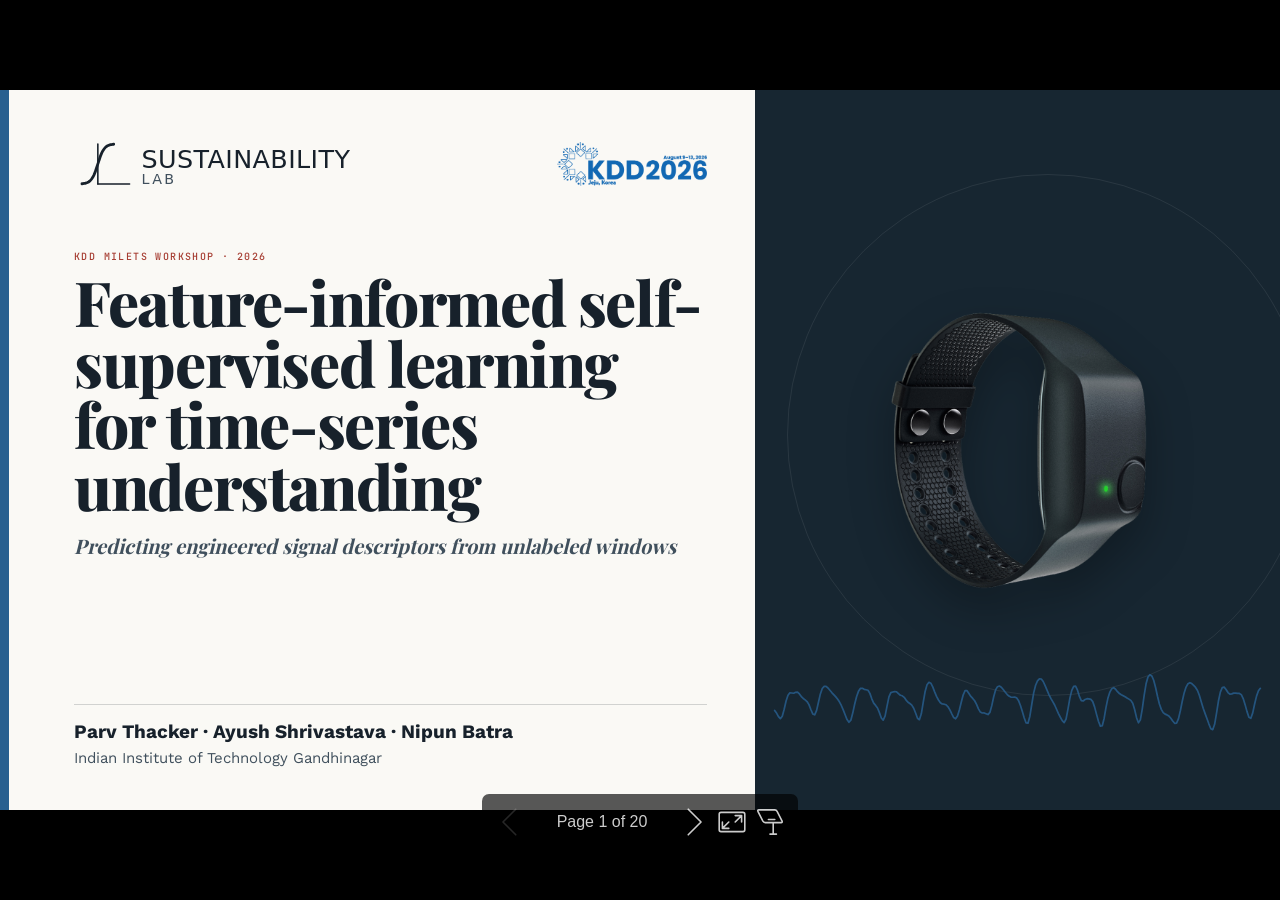
==== presentation/index.html @ 6898a411 "Improve method waveform readability" ====
<!DOCTYPE html><html lang="C"><head><title>Feature-Informed Self-Supervised Learning for Time Series Understanding</title><meta property="og:title" content="Feature-Informed Self-Supervised Learning for Time Series Understanding"><meta name="description" content="KDD MILETS 2026 workshop presentation"><meta property="og:description" content="KDD MILETS 2026 workshop presentation"><meta charset="UTF-8"><meta name="viewport" content="width=device-width,height=device-height,initial-scale=1.0"><meta name="apple-mobile-web-app-capable" content="yes"><meta http-equiv="X-UA-Compatible" content="ie=edge"><meta property="og:type" content="website"><meta name="twitter:card" content="summary"><style>@media screen{body[data-bespoke-view=""] .bespoke-marp-parent>.bespoke-marp-osc>button,body[data-bespoke-view=next] .bespoke-marp-parent>.bespoke-marp-osc>button,body[data-bespoke-view=presenter] .bespoke-marp-presenter-container .bespoke-marp-presenter-info-container button,body[data-bespoke-view=presenter] .bespoke-marp-presenter-container .bespoke-marp-presenter-note-container button{appearance:none;background-color:initial;border:0;color:inherit;cursor:pointer;font-size:inherit;opacity:.8;outline:none;padding:0;transition:opacity .2s linear;-webkit-tap-highlight-color:transparent}body[data-bespoke-view=""] .bespoke-marp-parent>.bespoke-marp-osc>button:disabled,body[data-bespoke-view=next] .bespoke-marp-parent>.bespoke-marp-osc>button:disabled,body[data-bespoke-view=presenter] .bespoke-marp-presenter-container .bespoke-marp-presenter-info-container button:disabled,body[data-bespoke-view=presenter] .bespoke-marp-presenter-container .bespoke-marp-presenter-note-container button:disabled{cursor:not-allowed;opacity:.15!important}body[data-bespoke-view=""] .bespoke-marp-parent>.bespoke-marp-osc>button:hover,body[data-bespoke-view=next] .bespoke-marp-parent>.bespoke-marp-osc>button:hover,body[data-bespoke-view=presenter] .bespoke-marp-presenter-container .bespoke-marp-presenter-info-container button:hover,body[data-bespoke-view=presenter] .bespoke-marp-presenter-container .bespoke-marp-presenter-note-container button:hover{opacity:1}body[data-bespoke-view=""] .bespoke-marp-parent>.bespoke-marp-osc>button:hover:active,body[data-bespoke-view=next] .bespoke-marp-parent>.bespoke-marp-osc>button:hover:active,body[data-bespoke-view=presenter] .bespoke-marp-presenter-container .bespoke-marp-presenter-info-container button:hover:active,body[data-bespoke-view=presenter] .bespoke-marp-presenter-container .bespoke-marp-presenter-note-container button:hover:active{opacity:.6}body[data-bespoke-view=""] .bespoke-marp-parent>.bespoke-marp-osc>button:hover:not(:disabled),body[data-bespoke-view=next] .bespoke-marp-parent>.bespoke-marp-osc>button:hover:not(:disabled),body[data-bespoke-view=presenter] .bespoke-marp-presenter-container .bespoke-marp-presenter-info-container button:hover:not(:disabled),body[data-bespoke-view=presenter] .bespoke-marp-presenter-container .bespoke-marp-presenter-note-container button:hover:not(:disabled){transition:none}body[data-bespoke-view=""] .bespoke-marp-parent>.bespoke-marp-osc>button[data-bespoke-marp-osc=prev],body[data-bespoke-view=next] .bespoke-marp-parent>.bespoke-marp-osc>button[data-bespoke-marp-osc=prev],body[data-bespoke-view=presenter] .bespoke-marp-presenter-container .bespoke-marp-presenter-info-container button.bespoke-marp-presenter-info-page-prev{background:#0000 url("[data-uri]") no-repeat 50%;background-size:contain;overflow:hidden;text-indent:100%;white-space:nowrap}body[data-bespoke-view=""] .bespoke-marp-parent>.bespoke-marp-osc>button[data-bespoke-marp-osc=next],body[data-bespoke-view=next] .bespoke-marp-parent>.bespoke-marp-osc>button[data-bespoke-marp-osc=next],body[data-bespoke-view=presenter] .bespoke-marp-presenter-container .bespoke-marp-presenter-info-container button.bespoke-marp-presenter-info-page-next{background:#0000 url("[data-uri]") no-repeat 50%;background-size:contain;overflow:hidden;text-indent:100%;white-space:nowrap}body[data-bespoke-view=""] .bespoke-marp-parent>.bespoke-marp-osc>button[data-bespoke-marp-osc=fullscreen],body[data-bespoke-view=next] .bespoke-marp-parent>.bespoke-marp-osc>button[data-bespoke-marp-osc=fullscreen]{background:#0000 url("[data-uri]") no-repeat 50%;background-size:contain;overflow:hidden;text-indent:100%;white-space:nowrap}body[data-bespoke-view=""] .bespoke-marp-parent>.bespoke-marp-osc>button.exit[data-bespoke-marp-osc=fullscreen],body[data-bespoke-view=next] .bespoke-marp-parent>.bespoke-marp-osc>button.exit[data-bespoke-marp-osc=fullscreen]{background-image:url("[data-uri]")}body[data-bespoke-view=""] .bespoke-marp-parent>.bespoke-marp-osc>button[data-bespoke-marp-osc=presenter],body[data-bespoke-view=next] .bespoke-marp-parent>.bespoke-marp-osc>button[data-bespoke-marp-osc=presenter]{background:#0000 url("[data-uri]") no-repeat 50%;background-size:contain;overflow:hidden;text-indent:100%;white-space:nowrap}body[data-bespoke-view=presenter] .bespoke-marp-presenter-container .bespoke-marp-presenter-note-container button.bespoke-marp-presenter-note-bigger{background:#0000 url("[data-uri]") no-repeat 50%;background-size:contain;overflow:hidden;text-indent:100%;white-space:nowrap}body[data-bespoke-view=presenter] .bespoke-marp-presenter-container .bespoke-marp-presenter-note-container button.bespoke-marp-presenter-note-smaller{background:#0000 url("[data-uri]") no-repeat 50%;background-size:contain;overflow:hidden;text-indent:100%;white-space:nowrap}}@keyframes __bespoke_marp_transition_reduced_outgoing__{0%{opacity:1}to{opacity:0}}@keyframes __bespoke_marp_transition_reduced_incoming__{0%{mix-blend-mode:plus-lighter;opacity:0}to{mix-blend-mode:plus-lighter;opacity:1}}.bespoke-marp-note,.bespoke-marp-osc,.bespoke-progress-parent{display:none;transition:none}@media screen{::view-transition-group(*){animation-duration:var(--marp-bespoke-transition-animation-duration,.5s);animation-timing-function:ease}::view-transition-new(*),::view-transition-old(*){animation-delay:0s;animation-direction:var(--marp-bespoke-transition-animation-direction,normal);animation-duration:var(--marp-bespoke-transition-animation-duration,.5s);animation-fill-mode:both;animation-name:var(--marp-bespoke-transition-animation-name,var(--marp-bespoke-transition-animation-name-fallback,__bespoke_marp_transition_no_animation__));mix-blend-mode:normal}::view-transition-old(*){--marp-bespoke-transition-animation-name-fallback:__bespoke_marp_transition_reduced_outgoing__;animation-timing-function:ease}::view-transition-new(*){--marp-bespoke-transition-animation-name-fallback:__bespoke_marp_transition_reduced_incoming__;animation-timing-function:ease}::view-transition-new(root),::view-transition-old(root){animation-timing-function:linear}::view-transition-new(__bespoke_marp_transition_osc__),::view-transition-old(__bespoke_marp_transition_osc__){animation-duration:0s!important;animation-name:__bespoke_marp_transition_osc__!important}::view-transition-new(__bespoke_marp_transition_osc__){opacity:0!important}.bespoke-marp-transition-warming-up::view-transition-group(*),.bespoke-marp-transition-warming-up::view-transition-new(*),.bespoke-marp-transition-warming-up::view-transition-old(*){animation-play-state:paused!important}body,html{height:100%;margin:0}body{background:#000;overflow:hidden}svg.bespoke-marp-slide{content-visibility:hidden;opacity:0;pointer-events:none;z-index:-1}svg.bespoke-marp-slide:not(.bespoke-marp-active) *{view-transition-name:none!important}svg.bespoke-marp-slide.bespoke-marp-active{content-visibility:visible;opacity:1;pointer-events:auto;z-index:0}svg.bespoke-marp-slide.bespoke-marp-active.bespoke-marp-active-ready *{animation-name:__bespoke_marp__!important}@supports not (content-visibility:hidden){svg.bespoke-marp-slide[data-bespoke-marp-load=hideable]{display:none}svg.bespoke-marp-slide[data-bespoke-marp-load=hideable].bespoke-marp-active{display:block}}}@media screen and (prefers-reduced-motion:reduce){svg.bespoke-marp-slide *{view-transition-name:none!important}}@media screen{[data-bespoke-marp-fragment=inactive]{visibility:hidden}body[data-bespoke-view=""] .bespoke-marp-parent,body[data-bespoke-view=next] .bespoke-marp-parent{inset:0;position:absolute}body[data-bespoke-view=""] .bespoke-marp-parent>.bespoke-marp-osc,body[data-bespoke-view=next] .bespoke-marp-parent>.bespoke-marp-osc{background:#000000a6;border-radius:7px;bottom:50px;color:#fff;contain:paint;display:block;font-family:Helvetica,Arial,sans-serif;font-size:16px;left:50%;line-height:0;opacity:1;padding:12px;position:absolute;touch-action:manipulation;transform:translateX(-50%);transition:opacity .2s linear;-webkit-user-select:none;user-select:none;white-space:nowrap;will-change:transform;z-index:1;view-transition-name:__bespoke_marp_transition_osc__}body[data-bespoke-view=""] .bespoke-marp-parent>.bespoke-marp-osc>*,body[data-bespoke-view=next] .bespoke-marp-parent>.bespoke-marp-osc>*{margin-left:6px}body[data-bespoke-view=""] .bespoke-marp-parent>.bespoke-marp-osc>:first-child,body[data-bespoke-view=next] .bespoke-marp-parent>.bespoke-marp-osc>:first-child{margin-left:0}body[data-bespoke-view=""] .bespoke-marp-parent>.bespoke-marp-osc>span,body[data-bespoke-view=next] .bespoke-marp-parent>.bespoke-marp-osc>span{opacity:.8}body[data-bespoke-view=""] .bespoke-marp-parent>.bespoke-marp-osc>span[data-bespoke-marp-osc=page],body[data-bespoke-view=next] .bespoke-marp-parent>.bespoke-marp-osc>span[data-bespoke-marp-osc=page]{display:inline-block;min-width:140px;text-align:center}body[data-bespoke-view=""] .bespoke-marp-parent>.bespoke-marp-osc>button[data-bespoke-marp-osc=fullscreen],body[data-bespoke-view=""] .bespoke-marp-parent>.bespoke-marp-osc>button[data-bespoke-marp-osc=next],body[data-bespoke-view=""] .bespoke-marp-parent>.bespoke-marp-osc>button[data-bespoke-marp-osc=presenter],body[data-bespoke-view=""] .bespoke-marp-parent>.bespoke-marp-osc>button[data-bespoke-marp-osc=prev],body[data-bespoke-view=next] .bespoke-marp-parent>.bespoke-marp-osc>button[data-bespoke-marp-osc=fullscreen],body[data-bespoke-view=next] .bespoke-marp-parent>.bespoke-marp-osc>button[data-bespoke-marp-osc=next],body[data-bespoke-view=next] .bespoke-marp-parent>.bespoke-marp-osc>button[data-bespoke-marp-osc=presenter],body[data-bespoke-view=next] .bespoke-marp-parent>.bespoke-marp-osc>button[data-bespoke-marp-osc=prev]{height:32px;line-height:32px;width:32px}body[data-bespoke-view=""] .bespoke-marp-parent.bespoke-marp-inactive,body[data-bespoke-view=next] .bespoke-marp-parent.bespoke-marp-inactive{cursor:none}body[data-bespoke-view=""] .bespoke-marp-parent.bespoke-marp-inactive>.bespoke-marp-osc,body[data-bespoke-view=next] .bespoke-marp-parent.bespoke-marp-inactive>.bespoke-marp-osc{opacity:0;pointer-events:none}body[data-bespoke-view=""] svg.bespoke-marp-slide,body[data-bespoke-view=next] svg.bespoke-marp-slide{height:100%;left:0;position:absolute;top:0;width:100%}body[data-bespoke-view=""] .bespoke-progress-parent{background:#222;display:flex;height:5px;width:100%}body[data-bespoke-view=""] .bespoke-progress-parent+.bespoke-marp-parent{top:5px}body[data-bespoke-view=""] .bespoke-progress-parent .bespoke-progress-bar{background:#0288d1;flex:0 0 0;transition:flex-basis .2s cubic-bezier(0,1,1,1)}body[data-bespoke-view=next]{background:#0000}body[data-bespoke-view=presenter]{background:#161616}body[data-bespoke-view=presenter] .bespoke-marp-presenter-container{display:grid;font-family:Helvetica,Arial,sans-serif;grid-template:"current dragbar next" minmax(140px,1fr) "current dragbar note" 2fr "info    dragbar note" 3em;grid-template-columns:minmax(3px,var(--bespoke-marp-presenter-split-ratio,66%)) 0 minmax(3px,1fr);height:100%;left:0;position:absolute;top:0;width:100%}body[data-bespoke-view=presenter] .bespoke-marp-presenter-container .bespoke-marp-parent{grid-area:current;overflow:hidden;position:relative}body[data-bespoke-view=presenter] .bespoke-marp-presenter-container .bespoke-marp-parent svg.bespoke-marp-slide{height:calc(100% - 40px);left:20px;pointer-events:none;position:absolute;top:20px;-webkit-user-select:none;user-select:none;width:calc(100% - 40px)}body[data-bespoke-view=presenter] .bespoke-marp-presenter-container .bespoke-marp-parent svg.bespoke-marp-slide.bespoke-marp-active{filter:drop-shadow(0 3px 10px rgba(0,0,0,.5))}body[data-bespoke-view=presenter] .bespoke-marp-presenter-container .bespoke-marp-presenter-dragbar-container{background:#0288d1;cursor:col-resize;grid-area:dragbar;margin-left:-3px;opacity:0;position:relative;transition:opacity .4s linear .1s;width:6px;z-index:10}body[data-bespoke-view=presenter] .bespoke-marp-presenter-container .bespoke-marp-presenter-dragbar-container:hover{opacity:1}body[data-bespoke-view=presenter] .bespoke-marp-presenter-container .bespoke-marp-presenter-dragbar-container.active{opacity:1;transition-delay:0s}body[data-bespoke-view=presenter] .bespoke-marp-presenter-container .bespoke-marp-presenter-next-container{background:#222;cursor:pointer;display:none;grid-area:next;overflow:hidden;position:relative}body[data-bespoke-view=presenter] .bespoke-marp-presenter-container .bespoke-marp-presenter-next-container.active{display:block}body[data-bespoke-view=presenter] .bespoke-marp-presenter-container .bespoke-marp-presenter-next-container iframe.bespoke-marp-presenter-next{background:#0000;border:0;display:block;filter:drop-shadow(0 3px 10px rgba(0,0,0,.5));height:calc(100% - 40px);left:20px;pointer-events:none;position:absolute;top:20px;-webkit-user-select:none;user-select:none;width:calc(100% - 40px)}body[data-bespoke-view=presenter] .bespoke-marp-presenter-container .bespoke-marp-presenter-note-container{background:#222;color:#eee;grid-area:note;position:relative;z-index:1}body[data-bespoke-view=presenter] .bespoke-marp-presenter-container .bespoke-marp-presenter-note-container button{height:1.5em;line-height:1.5em;width:1.5em}body[data-bespoke-view=presenter] .bespoke-marp-presenter-container .bespoke-marp-presenter-note-container .bespoke-marp-presenter-note-wrapper{display:block;inset:0;position:absolute}body[data-bespoke-view=presenter] .bespoke-marp-presenter-container .bespoke-marp-presenter-note-container .bespoke-marp-presenter-note-buttons{background:#000000a6;border-radius:4px;bottom:0;display:flex;gap:4px;margin:12px;opacity:0;padding:6px;pointer-events:none;position:absolute;right:0;transition:opacity .2s linear}body[data-bespoke-view=presenter] .bespoke-marp-presenter-container .bespoke-marp-presenter-note-container .bespoke-marp-presenter-note-buttons:focus-within,body[data-bespoke-view=presenter] .bespoke-marp-presenter-container .bespoke-marp-presenter-note-container .bespoke-marp-presenter-note-wrapper:focus-within+.bespoke-marp-presenter-note-buttons,body[data-bespoke-view=presenter] .bespoke-marp-presenter-container .bespoke-marp-presenter-note-container:hover .bespoke-marp-presenter-note-buttons{opacity:1;pointer-events:auto}body[data-bespoke-view=presenter] .bespoke-marp-presenter-container .bespoke-marp-presenter-note-container .bespoke-marp-note{box-sizing:border-box;font-size:calc(1.1em*var(--bespoke-marp-note-font-scale, 1));height:calc(100% - 40px);margin:20px;overflow:auto;padding-right:3px;white-space:pre-wrap;width:calc(100% - 40px);word-wrap:break-word;scrollbar-color:#eeeeee80 #0000;scrollbar-width:thin}body[data-bespoke-view=presenter] .bespoke-marp-presenter-container .bespoke-marp-presenter-note-container .bespoke-marp-note::-webkit-scrollbar{width:6px}body[data-bespoke-view=presenter] .bespoke-marp-presenter-container .bespoke-marp-presenter-note-container .bespoke-marp-note::-webkit-scrollbar-track{background:#0000}body[data-bespoke-view=presenter] .bespoke-marp-presenter-container .bespoke-marp-presenter-note-container .bespoke-marp-note::-webkit-scrollbar-thumb{background:#eeeeee80;border-radius:6px}body[data-bespoke-view=presenter] .bespoke-marp-presenter-container .bespoke-marp-presenter-note-container .bespoke-marp-note:empty{pointer-events:none}body[data-bespoke-view=presenter] .bespoke-marp-presenter-container .bespoke-marp-presenter-note-container .bespoke-marp-note.active{display:block}body[data-bespoke-view=presenter] .bespoke-marp-presenter-container .bespoke-marp-presenter-note-container .bespoke-marp-note p:first-child{margin-top:0}body[data-bespoke-view=presenter] .bespoke-marp-presenter-container .bespoke-marp-presenter-note-container .bespoke-marp-note p:last-child{margin-bottom:0}body[data-bespoke-view=presenter] .bespoke-marp-presenter-container .bespoke-marp-presenter-info-container{align-items:center;box-sizing:border-box;color:#eee;display:flex;flex-wrap:nowrap;grid-area:info;justify-content:center;overflow:hidden;padding:0 10px}body[data-bespoke-view=presenter] .bespoke-marp-presenter-container .bespoke-marp-presenter-info-container .bespoke-marp-presenter-info-page,body[data-bespoke-view=presenter] .bespoke-marp-presenter-container .bespoke-marp-presenter-info-container .bespoke-marp-presenter-info-time,body[data-bespoke-view=presenter] .bespoke-marp-presenter-container .bespoke-marp-presenter-info-container .bespoke-marp-presenter-info-timer{box-sizing:border-box;display:block;padding:0 10px;white-space:nowrap;width:100%}body[data-bespoke-view=presenter] .bespoke-marp-presenter-container .bespoke-marp-presenter-info-container button{height:1.5em;line-height:1.5em;width:1.5em}body[data-bespoke-view=presenter] .bespoke-marp-presenter-container .bespoke-marp-presenter-info-container .bespoke-marp-presenter-info-page{order:2;text-align:center}body[data-bespoke-view=presenter] .bespoke-marp-presenter-container .bespoke-marp-presenter-info-container .bespoke-marp-presenter-info-page .bespoke-marp-presenter-info-page-text{display:inline-block;min-width:120px;text-align:center}body[data-bespoke-view=presenter] .bespoke-marp-presenter-container .bespoke-marp-presenter-info-container .bespoke-marp-presenter-info-time{color:#999;order:1;text-align:left}body[data-bespoke-view=presenter] .bespoke-marp-presenter-container .bespoke-marp-presenter-info-container .bespoke-marp-presenter-info-timer{color:#999;order:3;text-align:right}body[data-bespoke-view=presenter] .bespoke-marp-presenter-container .bespoke-marp-presenter-info-container .bespoke-marp-presenter-info-timer:hover{cursor:pointer}}@media print{.bespoke-marp-presenter-info-container,.bespoke-marp-presenter-next-container,.bespoke-marp-presenter-note-container{display:none}}</style><style>div#\:\$p > svg > foreignObject > section{width:1280px;height:720px;box-sizing:border-box;overflow:hidden;position:relative;scroll-snap-align:center center;-webkit-text-size-adjust:100%;text-size-adjust:100%}div#\:\$p > svg > foreignObject > section::after{bottom:0;content:attr(data-marpit-pagination);padding:inherit;pointer-events:none;position:absolute;right:0}div#\:\$p > svg > foreignObject > section:not([data-marpit-pagination])::after{display:none}div#\:\$p > svg > foreignObject > section :where(:is(h1, marp-h1)){font-size:2em;margin-block:0.67em}div#\:\$p > svg > foreignObject > section section:where(:is(h1, marp-h1)){--marpit-root-font-size: 2em}div#\:\$p > svg > foreignObject > section video::-webkit-media-controls{will-change:transform}@page {size:1280px 720px;margin:0}@media print{html, body{background-color:#fff;margin:0;page-break-inside:avoid;break-inside:avoid-page}div#\:\$p > svg > foreignObject > section{page-break-before:always;break-before:page}div#\:\$p > svg > foreignObject > section, div#\:\$p > svg > foreignObject > section *{-webkit-print-color-adjust:exact!important;animation-delay:0s!important;animation-duration:0s!important;color-adjust:exact!important;print-color-adjust:exact!important;transition:none!important}div#\:\$p > svg[data-marpit-svg]{display:block;height:100vh;width:100vw}}div#\:\$p > svg > foreignObject > :where(section){container-type:size}div#\:\$p > svg > foreignObject > section img[data-marp-twemoji]{background:transparent;height:1em;margin:0 .05em 0 .1em;vertical-align:-.1em;width:1em}@font-face {font-family:"Playfair Display";font-weight:700;src:url("fonts/playfair-700.ttf")}@font-face {font-family:"Playfair Display";font-weight:800;src:url("fonts/playfair-800.ttf")}@font-face {font-family:"Work Sans";font-weight:400;src:url("fonts/worksans-400.ttf")}@font-face {font-family:"Work Sans";font-weight:500;src:url("fonts/worksans-500.ttf")}@font-face {font-family:"Work Sans";font-weight:600;src:url("fonts/worksans-600.ttf")}@font-face {font-family:"Work Sans";font-weight:700;src:url("fonts/worksans-700.ttf")}@font-face {font-family:"JetBrains Mono";font-weight:400;src:url("fonts/jetbrains-400.ttf")}@font-face {font-family:"JetBrains Mono";font-weight:500;src:url("fonts/jetbrains-500.ttf")}div#\:\$p > svg > foreignObject > :where(section):not([\20 root]){--paper: #fbfaf6;--white: #ffffff;--ink: #17212b;--ink-2: #40505d;--muted: #6c7780;--line: #d7dde1;--line-2: #edf0f1;--brick: #a63d32;--blue: #285f8f;--teal: #26796f;--gold: #a36f24;--dark: #172631;--pale-blue: #eaf1f6;--pale-teal: #e9f2ef;--pale-brick: #f6ece9;--accent: var(--brick);}div#\:\$p > svg > foreignObject > section{width:1280px;height:720px;box-sizing:border-box;overflow:hidden;padding:38px 62px 63px;background:var(--paper);color:var(--ink);font-family:"Work Sans", "Avenir Next", "Helvetica Neue", Arial, sans-serif;font-size:20px;line-height:1.35;display:flex;flex-direction:column;justify-content:flex-start}div#\:\$p > svg > foreignObject > section{--marpit-root-font-size: 20px}div#\:\$p > svg > foreignObject > section::after{right:26px;bottom:12px;color:var(--muted);font-family:"JetBrains Mono", monospace;font-size:9px}div#\:\$p > svg > foreignObject > section::after{--marpit-root-font-size: 9px}div#\:\$p > svg > foreignObject > section footer{position:absolute;left:62px;bottom:13px;color:var(--muted);font-family:"JetBrains Mono", monospace;font-size:9px;line-height:1;letter-spacing:.02em}div#\:\$p > svg > foreignObject > section :is(h1, marp-h1), div#\:\$p > svg > foreignObject > section :is(h2, marp-h2), div#\:\$p > svg > foreignObject > section :is(h3, marp-h3), div#\:\$p > svg > foreignObject > section p{margin:0}div#\:\$p > svg > foreignObject > section :is(h1, marp-h1), div#\:\$p > svg > foreignObject > section :is(h2, marp-h2){color:var(--ink);font-family:"Playfair Display", Georgia, serif;letter-spacing:-.022em}div#\:\$p > svg > foreignObject > section :is(h1, marp-h1){font-size:62px;line-height:.99;font-weight:800}div#\:\$p > svg > foreignObject > section :is(h2, marp-h2){font-size:38px;line-height:1.06;font-weight:800;margin-bottom:18px;max-width:1150px}div#\:\$p > svg > foreignObject > section :is(h3, marp-h3){color:var(--ink);font-size:18px;line-height:1.25;font-weight:700}div#\:\$p > svg > foreignObject > section strong{color:var(--ink);font-weight:700}div#\:\$p > svg > foreignObject > section em{color:var(--accent);font-style:normal;font-weight:650}div#\:\$p > svg > foreignObject > section img{display:block;max-width:100%}div#\:\$p > svg > foreignObject > section .kicker{margin-bottom:7px;color:var(--accent);font-family:"JetBrains Mono", monospace;font-size:10px;font-weight:500;letter-spacing:.14em;text-transform:uppercase}div#\:\$p > svg > foreignObject > section section.kicker{--marpit-root-font-size: 10px}div#\:\$p > svg > foreignObject > section .source{position:absolute;left:62px;right:58px;bottom:31px;color:var(--muted);font-family:"JetBrains Mono", monospace;font-size:8px;line-height:1.25}div#\:\$p > svg > foreignObject > section section.source{--marpit-root-font-size: 8px}div#\:\$p > svg > foreignObject > section .body{flex:1;min-height:0;display:flex;flex-direction:column;justify-content:center}div#\:\$p > svg > foreignObject > section .body.top{justify-content:flex-start}div#\:\$p > svg > foreignObject > section .lede{color:var(--ink-2);font-family:"Playfair Display", Georgia, serif;font-size:26px;line-height:1.32}div#\:\$p > svg > foreignObject > section section.lede{--marpit-root-font-size: 26px}div#\:\$p > svg > foreignObject > section .mono{font-family:"JetBrains Mono", monospace}div#\:\$p > svg > foreignObject > section .small{color:var(--muted);font-size:13px;line-height:1.4}div#\:\$p > svg > foreignObject > section section.small{--marpit-root-font-size: 13px}div#\:\$p > svg > foreignObject > section .note{color:var(--muted);font-size:12px;line-height:1.4}div#\:\$p > svg > foreignObject > section section.note{--marpit-root-font-size: 12px}div#\:\$p > svg > foreignObject > section .accent{color:var(--accent)}div#\:\$p > svg > foreignObject > section .blue{color:var(--blue)}div#\:\$p > svg > foreignObject > section .teal{color:var(--teal)}div#\:\$p > svg > foreignObject > section .brick{color:var(--brick)}div#\:\$p > svg > foreignObject > section .takeaway{margin-top:12px;padding:8px 12px 8px 14px;border-left:3px solid var(--accent);background:rgba(255,255,255,.75);color:var(--ink-2);font-size:14px;line-height:1.35}div#\:\$p > svg > foreignObject > section section.takeaway{--marpit-root-font-size: 14px}div#\:\$p > svg > foreignObject > section.title-slide{position:relative;isolation:isolate;padding:0;display:grid;grid-template-columns:59% 41%;background:#faf9f5}div#\:\$p > svg > foreignObject > section.title-slide::before{content:"";position:absolute;inset:0 auto 0 0;width:9px;background:var(--blue);z-index:3}div#\:\$p > svg > foreignObject > section .title-copy{padding:46px 48px 42px 74px;display:flex;flex-direction:column;min-width:0}div#\:\$p > svg > foreignObject > section .title-brand-row{display:flex;align-items:center;justify-content:space-between;gap:26px}div#\:\$p > svg > foreignObject > section .title-lab-logo{width:278px;height:56px;object-fit:contain;object-position:left center}div#\:\$p > svg > foreignObject > section .title-kdd-logo{width:150px;height:auto}div#\:\$p > svg > foreignObject > section .title-copy .kicker{margin-top:58px}div#\:\$p > svg > foreignObject > section .title-slide :is(h1, marp-h1){max-width:690px;font-size:49px;line-height:1.01}div#\:\$p > svg > foreignObject > section .title-subtitle{margin-top:17px;max-width:650px;color:var(--ink-2);font-family:"Playfair Display", Georgia, serif;font-size:20px;font-style:italic;line-height:1.28}div#\:\$p > svg > foreignObject > section section.title-subtitle{--marpit-root-font-size: 20px}div#\:\$p > svg > foreignObject > section .title-meta{margin-top:auto;padding-top:16px;border-top:1px solid rgba(23,33,43,.18)}div#\:\$p > svg > foreignObject > section .title-authors{color:var(--ink);font-size:19px;font-weight:700;line-height:1.2}div#\:\$p > svg > foreignObject > section section.title-authors{--marpit-root-font-size: 19px}div#\:\$p > svg > foreignObject > section .title-affiliation{margin-top:5px;color:var(--ink-2);font-size:15px;line-height:1.25}div#\:\$p > svg > foreignObject > section section.title-affiliation{--marpit-root-font-size: 15px}div#\:\$p > svg > foreignObject > section .title-hero{position:relative;overflow:hidden;background:var(--dark);display:flex;align-items:center;justify-content:center}div#\:\$p > svg > foreignObject > section .title-hero::before{content:"";position:absolute;width:520px;height:520px;border:1px solid rgba(255,255,255,.08);border-radius:50%;top:84px;left:32px}div#\:\$p > svg > foreignObject > section .title-device{position:relative;z-index:2;width:302px;filter:drop-shadow(0 20px 22px rgba(0,0,0,.28))}div#\:\$p > svg > foreignObject > section .title-wave{position:absolute;z-index:1;left:18px;right:18px;bottom:72px;width:calc(100% - 36px);opacity:.82}div#\:\$p > svg > foreignObject > section .title-hero-label{position:absolute;z-index:2;left:40px;top:44px;color:#d5dfe4;font-family:"JetBrains Mono";font-size:10px;line-height:1.45;letter-spacing:.08em;text-transform:uppercase}div#\:\$p > svg > foreignObject > section section.title-hero-label{--marpit-root-font-size: 10px}div#\:\$p > svg > foreignObject > section.title-slide footer, div#\:\$p > svg > foreignObject > section.title-slide::after{display:none}div#\:\$p > svg > foreignObject > section .evidence-lanes{display:grid;grid-template-columns:1fr 1fr;gap:28px;min-height:0}div#\:\$p > svg > foreignObject > section .evidence-lane{min-width:0;padding-top:10px;border-top:4px solid var(--blue)}div#\:\$p > svg > foreignObject > section .evidence-lane.hhar{border-top-color:var(--teal)}div#\:\$p > svg > foreignObject > section .evidence-lane .lane-head{display:flex;align-items:baseline;justify-content:space-between;gap:14px;margin-bottom:11px}div#\:\$p > svg > foreignObject > section .evidence-lane .lane-name{font-family:"Playfair Display", Georgia, serif;font-size:24px;font-weight:800}div#\:\$p > svg > foreignObject > section .evidence-lane div#\:\$p > svg > foreignObject > section section.lane-name{--marpit-root-font-size: 24px}div#\:\$p > svg > foreignObject > section .evidence-lane .lane-task{color:var(--muted);font-family:"JetBrains Mono";font-size:9px;text-transform:uppercase;letter-spacing:.08em}div#\:\$p > svg > foreignObject > section .evidence-lane div#\:\$p > svg > foreignObject > section section.lane-task{--marpit-root-font-size: 9px}div#\:\$p > svg > foreignObject > section .real-plot-frame{height:270px;padding:10px;border:1px solid var(--line);background:var(--white);overflow:hidden;display:flex;align-items:center;justify-content:center}div#\:\$p > svg > foreignObject > section .real-plot-frame img{width:100%;height:100%;object-fit:contain}div#\:\$p > svg > foreignObject > section .real-plot-frame.acquisition-frame{position:relative;display:block;height:270px;padding:0;border:0;background:var(--dark);box-shadow:inset 0 0 0 1px rgba(23,33,43,.14)}div#\:\$p > svg > foreignObject > section .acquisition-frame > .acquisition-photo{position:absolute;inset:0;width:100%;height:100%;object-fit:cover}div#\:\$p > svg > foreignObject > section .ppg-acquisition > .acquisition-photo, div#\:\$p > svg > foreignObject > section .hhar-acquisition > .acquisition-photo{top:-60px;bottom:auto;height:calc(100% + 60px)}div#\:\$p > svg > foreignObject > section .ppg-acquisition > .acquisition-photo{object-position:58% 50%}div#\:\$p > svg > foreignObject > section .hhar-acquisition > .acquisition-photo{object-position:55% 50%}div#\:\$p > svg > foreignObject > section .acquisition-frame::after{content:"";position:absolute;inset:0;background:linear-gradient(180deg, rgba(23,33,43,0) 38%, rgba(23,33,43,.23) 100%);pointer-events:none}div#\:\$p > svg > foreignObject > section .acquisition-data-card{position:absolute;z-index:2;left:14px;right:14px;bottom:14px;height:108px;padding:10px 12px;overflow:hidden;background:rgba(250,249,245,.96);box-shadow:0 8px 20px rgba(23,33,43,.16)}div#\:\$p > svg > foreignObject > section .acquisition-data-head{display:flex;align-items:center;justify-content:space-between;gap:12px;height:14px;color:var(--muted);font-family:"JetBrains Mono";font-size:9px;font-weight:600;letter-spacing:.05em;white-space:nowrap}div#\:\$p > svg > foreignObject > section section.acquisition-data-head{--marpit-root-font-size: 9px}div#\:\$p > svg > foreignObject > section .acquisition-data-card .acquisition-ppg-trace{display:block;width:100%;height:68px;margin-top:5px;object-fit:fill}div#\:\$p > svg > foreignObject > section .hhar-mini-row{display:grid;grid-template-columns:68px minmax(0, 1fr);gap:9px;align-items:center;height:35px;color:var(--ink-2);font-family:"JetBrains Mono";font-size:8.5px;font-weight:600;letter-spacing:.055em}div#\:\$p > svg > foreignObject > section section.hhar-mini-row{--marpit-root-font-size: 8.5px}div#\:\$p > svg > foreignObject > section .hhar-mini-crop{position:relative;width:100%;height:29px;overflow:hidden;border-bottom:1px solid rgba(23,33,43,.14)}div#\:\$p > svg > foreignObject > section .hhar-mini-crop img{position:absolute;left:-101px;width:540px;max-width:none;height:auto;object-fit:initial}div#\:\$p > svg > foreignObject > section .hhar-mini-crop.standing img{top:-23px}div#\:\$p > svg > foreignObject > section .hhar-mini-crop.walking img{top:-74px}div#\:\$p > svg > foreignObject > section .hhar-context{width:100%;height:100%;display:grid;grid-template-columns:minmax(0, 34%) minmax(0, 66%);gap:12px;align-items:center;overflow:hidden}div#\:\$p > svg > foreignObject > section .hhar-context > img{min-width:0;min-height:0}div#\:\$p > svg > foreignObject > section .hhar-context .hhar-device{width:100%;height:100%;object-fit:cover;object-position:50% 48%}div#\:\$p > svg > foreignObject > section .hhar-context .hhar-trace{width:100%;height:auto;max-height:100%;object-fit:contain}div#\:\$p > svg > foreignObject > section .lane-copy{margin-top:12px;color:var(--ink-2);font-size:14px;line-height:1.4}div#\:\$p > svg > foreignObject > section section.lane-copy{--marpit-root-font-size: 14px}div#\:\$p > svg > foreignObject > section .lane-copy b{display:block;margin-bottom:3px}div#\:\$p > svg > foreignObject > section .vision-layout{display:grid;grid-template-columns:1.16fr .84fr;gap:28px;align-items:center;min-height:0}div#\:\$p > svg > foreignObject > section .vision-original{position:relative;height:410px;overflow:hidden;background:#d6d0c3}div#\:\$p > svg > foreignObject > section .vision-original img{width:100%;height:100%;object-fit:cover}div#\:\$p > svg > foreignObject > section .image-tag{position:absolute;left:16px;bottom:14px;padding:6px 9px;background:rgba(23,33,43,.84);color:white;font-family:"JetBrains Mono";font-size:9px;text-transform:uppercase;letter-spacing:.08em}div#\:\$p > svg > foreignObject > section section.image-tag{--marpit-root-font-size: 9px}div#\:\$p > svg > foreignObject > section .vision-views{display:grid;grid-template-columns:repeat(2, 1fr);gap:15px}div#\:\$p > svg > foreignObject > section .view-card{min-width:0}div#\:\$p > svg > foreignObject > section .view-card .photo{height:165px;overflow:hidden;background:#d6d0c3}div#\:\$p > svg > foreignObject > section .view-card .photo img{width:100%;height:100%;object-fit:cover}div#\:\$p > svg > foreignObject > section .view-card .photo.flip img{transform:scaleX(-1)}div#\:\$p > svg > foreignObject > section .view-card .photo.crop img{transform:scale(1.72);transform-origin:50% 35%}div#\:\$p > svg > foreignObject > section .view-card .photo.color img{filter:hue-rotate(105deg) saturate(1.7) contrast(1.05)}div#\:\$p > svg > foreignObject > section .view-card .label{margin-top:7px;color:var(--ink-2);font-family:"JetBrains Mono";font-size:10px;text-transform:uppercase;letter-spacing:.06em}div#\:\$p > svg > foreignObject > section .view-card div#\:\$p > svg > foreignObject > section section.label{--marpit-root-font-size: 10px}div#\:\$p > svg > foreignObject > section .view-card.claim{grid-column:1 / -1;padding:15px 17px;border-left:4px solid var(--teal);background:var(--white);color:var(--ink-2);font-size:16px}div#\:\$p > svg > foreignObject > section section.view-card.claim{--marpit-root-font-size: 16px}div#\:\$p > svg > foreignObject > section .order-sequence{display:grid;grid-template-columns:repeat(5, auto);justify-content:center;gap:11px;align-items:center;margin:2px 0 14px}div#\:\$p > svg > foreignObject > section .order-sequence :is(span, marp-span){color:var(--ink-2);font-family:"JetBrains Mono";font-size:10px;text-transform:uppercase;letter-spacing:.04em}div#\:\$p > svg > foreignObject > section .order-sequence i{color:var(--brick);font-style:normal}div#\:\$p > svg > foreignObject > section .order-grid{display:grid;grid-template-columns:1fr 1fr;gap:22px;min-height:0}div#\:\$p > svg > foreignObject > section .order-panel{position:relative;min-width:0}div#\:\$p > svg > foreignObject > section .order-panel .label{margin-bottom:7px;color:var(--muted);font-family:"JetBrains Mono";font-size:9px;text-transform:uppercase;letter-spacing:.1em}div#\:\$p > svg > foreignObject > section .order-panel div#\:\$p > svg > foreignObject > section section.label{--marpit-root-font-size: 9px}div#\:\$p > svg > foreignObject > section .order-panel img{width:100%;height:330px;object-fit:cover;object-position:center;border:1px solid #394c50;background:#3d4545}div#\:\$p > svg > foreignObject > section .order-panel.reversed{border-top:4px solid var(--brick);padding-top:8px}div#\:\$p > svg > foreignObject > section .order-panel.observed{border-top:4px solid var(--teal);padding-top:8px}div#\:\$p > svg > foreignObject > section.invariance-failure{padding:42px 62px 63px;background:var(--dark);color:#edf3f5}div#\:\$p > svg > foreignObject > section.invariance-failure :is(h2, marp-h2){max-width:1120px;margin-bottom:20px;color:#ffffff;font-size:36px;line-height:1.05}div#\:\$p > svg > foreignObject > section.invariance-failure .kicker{color:#e1b263}div#\:\$p > svg > foreignObject > section .invariance-layout{display:grid;grid-template-columns:1.12fr .88fr;gap:30px;align-items:stretch;min-height:0}div#\:\$p > svg > foreignObject > section .invariance-visual{position:relative;min-width:0;overflow:hidden;background:#f4efe6;border:1px solid rgba(255,255,255,.13)}div#\:\$p > svg > foreignObject > section .conceptual-label{padding:7px 12px 6px;border-bottom:1px solid var(--line);background:#fbfaf6;color:var(--brick);font-family:"JetBrains Mono";font-size:10.5px;font-weight:600;line-height:1.1;letter-spacing:.06em;text-transform:uppercase}div#\:\$p > svg > foreignObject > section section.conceptual-label{--marpit-root-font-size: 10.5px}div#\:\$p > svg > foreignObject > section .invariance-visual img{width:100%;height:292px;object-fit:cover;object-position:center}div#\:\$p > svg > foreignObject > section .invariance-captions{display:grid;grid-template-columns:1fr 1fr;min-height:52px;border-top:1px solid rgba(23,33,43,.16);background:#fbfaf6}div#\:\$p > svg > foreignObject > section .invariance-captions :is(span, marp-span){padding:10px 13px 9px;color:var(--ink-2);font-family:"JetBrains Mono";font-size:11px;font-weight:500;line-height:1.32;letter-spacing:.025em;text-transform:uppercase}div#\:\$p > svg > foreignObject > section .invariance-captions :is(span, marp-span) + :is(span, marp-span){border-left:1px solid var(--line);color:var(--brick)}div#\:\$p > svg > foreignObject > section .invariance-logic{display:grid;grid-template-rows:repeat(3, 1fr);min-width:0}div#\:\$p > svg > foreignObject > section .logic-step{padding:11px 0 10px 18px;border-top:1px solid rgba(255,255,255,.16)}div#\:\$p > svg > foreignObject > section .logic-step:first-child{border-top:4px solid #e1b263}div#\:\$p > svg > foreignObject > section .logic-step.failure{border-top-color:rgba(166,61,50,.75)}div#\:\$p > svg > foreignObject > section .logic-label{color:#e1b263;font-family:"JetBrains Mono";font-size:10.5px;font-weight:500;letter-spacing:.09em;text-transform:uppercase}div#\:\$p > svg > foreignObject > section section.logic-label{--marpit-root-font-size: 10.5px}div#\:\$p > svg > foreignObject > section .logic-step.failure .logic-label{color:#ee9187}div#\:\$p > svg > foreignObject > section .logic-equation{margin-top:3px;color:#ffffff;font-family:"Playfair Display", Georgia, serif;font-size:29px;font-weight:800;line-height:1;letter-spacing:-.02em}div#\:\$p > svg > foreignObject > section section.logic-equation{--marpit-root-font-size: 29px}div#\:\$p > svg > foreignObject > section .logic-step p{margin-top:5px;color:#c5d0d5;font-size:15px;line-height:1.28}div#\:\$p > svg > foreignObject > section .invariance-consequence{margin-top:14px;padding:9px 14px 10px;border-left:4px solid var(--brick);background:rgba(255,255,255,.07);color:#d9e1e4;font-size:14px;line-height:1.32}div#\:\$p > svg > foreignObject > section section.invariance-consequence{--marpit-root-font-size: 14px}div#\:\$p > svg > foreignObject > section .invariance-consequence b{color:#ffffff}div#\:\$p > svg > foreignObject > section.invariance-failure .source, div#\:\$p > svg > foreignObject > section.invariance-failure footer, div#\:\$p > svg > foreignObject > section.invariance-failure::after{color:#9dabb2}div#\:\$p > svg > foreignObject > section.downstream-augmentation :is(h2, marp-h2){margin-bottom:12px}div#\:\$p > svg > foreignObject > section .real-augmentation{width:100%;height:354px;object-fit:contain}div#\:\$p > svg > foreignObject > section .application-strip{display:grid;grid-template-columns:repeat(3, 1fr);gap:18px;margin-top:5px}div#\:\$p > svg > foreignObject > section .application-item{min-width:0;padding-top:8px;border-top:3px solid var(--blue)}div#\:\$p > svg > foreignObject > section .application-item:nth-child(2){border-top-color:var(--teal)}div#\:\$p > svg > foreignObject > section .application-item:nth-child(3){border-top-color:var(--brick)}div#\:\$p > svg > foreignObject > section .application-item b{display:block;color:var(--muted);font-family:"JetBrains Mono";font-size:10.5px;font-weight:600;text-transform:uppercase;letter-spacing:.055em}div#\:\$p > svg > foreignObject > section .application-item strong{display:block;margin-top:4px;color:var(--ink);font-size:15.5px;line-height:1.2}div#\:\$p > svg > foreignObject > section .application-item :is(span, marp-span){display:block;margin-top:4px;color:var(--ink-2);font-size:14px;line-height:1.24}div#\:\$p > svg > foreignObject > section .augmentation-rule{display:grid;grid-template-columns:112px 1fr;gap:12px;align-items:baseline;margin-top:10px;padding:8px 12px 9px;border-left:4px solid var(--brick);background:var(--white)}div#\:\$p > svg > foreignObject > section .augmentation-rule b{color:var(--brick);font-family:"JetBrains Mono";font-size:10.5px;text-transform:uppercase;letter-spacing:.06em}div#\:\$p > svg > foreignObject > section .augmentation-rule :is(span, marp-span){color:var(--ink-2);font-size:14.5px;line-height:1.24}div#\:\$p > svg > foreignObject > section .augmentation-rule i{color:var(--ink);font-family:"JetBrains Mono";font-size:13.5px;font-style:normal;font-weight:600}div#\:\$p > svg > foreignObject > section.concept-bridge{background:var(--dark);color:white;padding:52px 70px 60px}div#\:\$p > svg > foreignObject > section.concept-bridge :is(h1, marp-h1), div#\:\$p > svg > foreignObject > section.concept-bridge :is(h2, marp-h2){color:white}div#\:\$p > svg > foreignObject > section.concept-bridge .kicker{color:#e1b263}div#\:\$p > svg > foreignObject > section .bridge-layout{display:grid;grid-template-columns:.82fr 1.18fr;gap:38px;flex:1;align-items:center}div#\:\$p > svg > foreignObject > section .bridge-equation{color:white;font-family:"Playfair Display", Georgia, serif;font-size:72px;font-weight:800;line-height:1;letter-spacing:-.04em}div#\:\$p > svg > foreignObject > section section.bridge-equation{--marpit-root-font-size: 72px}div#\:\$p > svg > foreignObject > section .bridge-equation .arrow{color:#e1b263}div#\:\$p > svg > foreignObject > section .bridge-copy{margin-top:19px;color:#cbd5da;font-size:18px;line-height:1.45}div#\:\$p > svg > foreignObject > section section.bridge-copy{--marpit-root-font-size: 18px}div#\:\$p > svg > foreignObject > section .bridge-points{display:grid;gap:12px}div#\:\$p > svg > foreignObject > section .bridge-point{display:grid;grid-template-columns:36px 1fr;gap:13px;align-items:start;padding:15px 0;border-top:1px solid rgba(255,255,255,.14)}div#\:\$p > svg > foreignObject > section .bridge-point .no{color:#e1b263;font-family:"JetBrains Mono";font-size:10px}div#\:\$p > svg > foreignObject > section .bridge-point div#\:\$p > svg > foreignObject > section section.no{--marpit-root-font-size: 10px}div#\:\$p > svg > foreignObject > section .bridge-point b{color:white;font-size:17px}div#\:\$p > svg > foreignObject > section .bridge-point :is(span, marp-span){display:block;margin-top:3px;color:#aebbc2;font-size:14px}div#\:\$p > svg > foreignObject > section.concept-bridge footer, div#\:\$p > svg > foreignObject > section.concept-bridge::after, div#\:\$p > svg > foreignObject > section.concept-bridge .source{color:#9dabb2}div#\:\$p > svg > foreignObject > section .feature-family-slide{padding:44px 62px 60px}div#\:\$p > svg > foreignObject > section .feature-family-slide :is(h2, marp-h2){margin-bottom:8px;font-size:36px}div#\:\$p > svg > foreignObject > section .family-overview{flex:1;min-height:0;display:flex;align-items:center;justify-content:center}div#\:\$p > svg > foreignObject > section .family-overview img{width:100%;height:455px;object-fit:contain}div#\:\$p > svg > foreignObject > section .family-method-note{display:grid;grid-template-columns:150px 1fr;gap:12px;align-items:baseline;margin-top:4px;padding:9px 13px 10px;border-left:4px solid #e1b263;background:rgba(255,255,255,.07)}div#\:\$p > svg > foreignObject > section .family-method-note b{color:#e1b263;font-family:"JetBrains Mono";font-size:10.5px;text-transform:uppercase;letter-spacing:.065em}div#\:\$p > svg > foreignObject > section .family-method-note :is(span, marp-span){color:#d5dfe4;font-size:14px;line-height:1.28}div#\:\$p > svg > foreignObject > section .feature-asset{width:100%;height:450px;object-fit:contain}div#\:\$p > svg > foreignObject > section .method-asset{width:100%;height:442px;object-fit:contain}div#\:\$p > svg > foreignObject > section .feature-footer{display:flex;justify-content:space-between;gap:28px;margin-top:7px;color:var(--muted);font-size:12px}div#\:\$p > svg > foreignObject > section section.feature-footer{--marpit-root-font-size: 12px}div#\:\$p > svg > foreignObject > section .feature-footer b{color:var(--teal)}div#\:\$p > svg > foreignObject > section.method-slide{padding:30px 62px 60px}div#\:\$p > svg > foreignObject > section.method-slide :is(h2, marp-h2){margin-bottom:5px;font-size:36px}div#\:\$p > svg > foreignObject > section.method-slide .body{flex:1;min-height:0}div#\:\$p > svg > foreignObject > section.method-slide .method-asset{width:100%;height:500px;object-fit:contain}div#\:\$p > svg > foreignObject > section.feature-worked{padding:30px 62px 60px}div#\:\$p > svg > foreignObject > section.feature-worked :is(h2, marp-h2){margin-bottom:5px;font-size:35px}div#\:\$p > svg > foreignObject > section .worked-example{flex:1;min-height:0}div#\:\$p > svg > foreignObject > section .worked-example-asset{width:100%;height:445px;object-fit:contain}div#\:\$p > svg > foreignObject > section .feature-evidence{display:grid;grid-template-columns:210px minmax(0, 1fr) 260px;gap:18px;align-items:center;min-height:72px;margin-top:1px;padding:8px 15px 9px 17px;border-left:5px solid var(--brick);background:var(--white)}div#\:\$p > svg > foreignObject > section .feature-evidence.temporal{border-left-color:var(--teal)}div#\:\$p > svg > foreignObject > section .feature-evidence.spectral{border-left-color:var(--blue)}div#\:\$p > svg > foreignObject > section .feature-evidence-label{color:var(--brick);font-family:"JetBrains Mono";font-size:16px;font-weight:600;letter-spacing:.035em;text-transform:uppercase}div#\:\$p > svg > foreignObject > section section.feature-evidence-label{--marpit-root-font-size: 16px}div#\:\$p > svg > foreignObject > section .feature-evidence.temporal .feature-evidence-label{color:var(--teal)}div#\:\$p > svg > foreignObject > section .feature-evidence.spectral .feature-evidence-label{color:var(--blue)}div#\:\$p > svg > foreignObject > section .feature-evidence-copy{min-width:0}div#\:\$p > svg > foreignObject > section .feature-evidence-copy b{display:block;color:var(--ink);font-size:17.5px;line-height:1.15}div#\:\$p > svg > foreignObject > section .feature-evidence-copy :is(span, marp-span){display:block;margin-top:3px;color:var(--ink-2);font-size:16.5px;line-height:1.18}div#\:\$p > svg > foreignObject > section .feature-evidence-task{min-width:0;padding-left:15px;border-left:1px solid var(--line)}div#\:\$p > svg > foreignObject > section .feature-evidence-task :is(span, marp-span){display:block;color:var(--muted);font-family:"JetBrains Mono";font-size:11.5px;letter-spacing:.045em;text-transform:uppercase}div#\:\$p > svg > foreignObject > section .feature-evidence-task b{display:block;margin-top:5px;color:var(--ink);font-size:16px;line-height:1.2}div#\:\$p > svg > foreignObject > section .dataset-grid{display:grid;grid-template-columns:1fr 1fr;gap:28px;min-height:0}div#\:\$p > svg > foreignObject > section .dataset-card{position:relative;min-width:0;height:422px;overflow:hidden;background:var(--white);border-top:5px solid var(--blue)}div#\:\$p > svg > foreignObject > section .dataset-card.hhar{border-top-color:var(--teal)}div#\:\$p > svg > foreignObject > section .dataset-head{padding:15px 18px 10px;display:flex;align-items:baseline;justify-content:space-between;border-bottom:1px solid var(--line)}div#\:\$p > svg > foreignObject > section .dataset-head :is(h3, marp-h3){font-family:"Playfair Display", Georgia, serif;font-size:25px}div#\:\$p > svg > foreignObject > section .dataset-head :is(span, marp-span){color:var(--muted);font-family:"JetBrains Mono";font-size:9px;text-transform:uppercase;letter-spacing:.08em}div#\:\$p > svg > foreignObject > section .dataset-visual{height:245px;padding:10px 18px;display:flex;align-items:center;justify-content:center;overflow:hidden}div#\:\$p > svg > foreignObject > section .dataset-visual.ppg{display:grid;grid-template-columns:150px 1fr;gap:10px}div#\:\$p > svg > foreignObject > section .dataset-visual.ppg .device{width:146px}div#\:\$p > svg > foreignObject > section .dataset-visual img{width:100%;max-height:100%;object-fit:contain}div#\:\$p > svg > foreignObject > section .dataset-visual.hhar-context .hhar-device{object-fit:contain;object-position:center}div#\:\$p > svg > foreignObject > section .dataset-metrics{display:grid;grid-template-columns:repeat(3, 1fr);border-top:1px solid var(--line)}div#\:\$p > svg > foreignObject > section .dataset-metric{padding:12px 14px;border-right:1px solid var(--line)}div#\:\$p > svg > foreignObject > section .dataset-metric:last-child{border-right:none}div#\:\$p > svg > foreignObject > section .dataset-metric b{display:block;font-family:"Playfair Display", Georgia, serif;font-size:20px}div#\:\$p > svg > foreignObject > section .dataset-metric :is(span, marp-span){display:block;margin-top:2px;color:var(--muted);font-size:10px;line-height:1.3}div#\:\$p > svg > foreignObject > section .eval-equation{display:grid;grid-template-columns:repeat(7, auto);justify-content:center;align-items:baseline;gap:16px;margin-top:6px}div#\:\$p > svg > foreignObject > section .eval-equation .n{color:var(--teal);font-family:"Playfair Display", Georgia, serif;font-size:45px;font-weight:800}div#\:\$p > svg > foreignObject > section .eval-equation div#\:\$p > svg > foreignObject > section section.n{--marpit-root-font-size: 45px}div#\:\$p > svg > foreignObject > section .eval-equation .n.methods{color:var(--brick)}div#\:\$p > svg > foreignObject > section .eval-equation .times{color:var(--muted);font-size:23px}div#\:\$p > svg > foreignObject > section .eval-equation div#\:\$p > svg > foreignObject > section section.times{--marpit-root-font-size: 23px}div#\:\$p > svg > foreignObject > section .eval-equation .lab{display:block;margin-top:2px;color:var(--muted);font-family:"JetBrains Mono";font-size:8px;text-align:center;text-transform:uppercase}div#\:\$p > svg > foreignObject > section .eval-equation div#\:\$p > svg > foreignObject > section section.lab{--marpit-root-font-size: 8px}div#\:\$p > svg > foreignObject > section .eval-total{margin:17px auto 0;color:var(--blue);font-family:"Playfair Display", Georgia, serif;font-size:33px;font-weight:800}div#\:\$p > svg > foreignObject > section section.eval-total{--marpit-root-font-size: 33px}div#\:\$p > svg > foreignObject > section .rank-flow{display:grid;grid-template-columns:1fr 52px 1fr 52px 1fr;align-items:center;margin-top:28px}div#\:\$p > svg > foreignObject > section .rank-step{min-height:117px;padding:14px 17px;border-top:4px solid var(--teal);background:var(--white)}div#\:\$p > svg > foreignObject > section .rank-step .no{color:var(--brick);font-family:"JetBrains Mono";font-size:9px;letter-spacing:.07em}div#\:\$p > svg > foreignObject > section .rank-step div#\:\$p > svg > foreignObject > section section.no{--marpit-root-font-size: 9px}div#\:\$p > svg > foreignObject > section .rank-step :is(h3, marp-h3){margin-top:9px;font-family:"Playfair Display", Georgia, serif;font-size:19px}div#\:\$p > svg > foreignObject > section .rank-step p{margin-top:6px;color:var(--ink-2);font-size:12px;line-height:1.35}div#\:\$p > svg > foreignObject > section .rank-arrow{text-align:center;color:var(--muted);font-size:25px}div#\:\$p > svg > foreignObject > section section.rank-arrow{--marpit-root-font-size: 25px}div#\:\$p > svg > foreignObject > section .eval-note{margin-top:12px;display:flex;justify-content:space-between;color:var(--muted);font-size:11px}div#\:\$p > svg > foreignObject > section section.eval-note{--marpit-root-font-size: 11px}div#\:\$p > svg > foreignObject > section .result-split{display:grid;grid-template-columns:1fr 252px;gap:24px;align-items:center;min-height:0}div#\:\$p > svg > foreignObject > section .result-figure{width:100%;height:440px;object-fit:contain}div#\:\$p > svg > foreignObject > section .result-callout{padding:4px 0 4px 20px;border-left:5px solid var(--teal)}div#\:\$p > svg > foreignObject > section .result-callout .eyebrow{color:var(--muted);font-family:"JetBrains Mono";font-size:9px;text-transform:uppercase;letter-spacing:.09em}div#\:\$p > svg > foreignObject > section .result-callout div#\:\$p > svg > foreignObject > section section.eyebrow{--marpit-root-font-size: 9px}div#\:\$p > svg > foreignObject > section .result-callout .value{margin-top:8px;color:var(--ink);font-family:"Playfair Display", Georgia, serif;font-size:42px;line-height:.95;font-weight:800}div#\:\$p > svg > foreignObject > section .result-callout div#\:\$p > svg > foreignObject > section section.value{--marpit-root-font-size: 42px}div#\:\$p > svg > foreignObject > section .result-callout .detail{margin-top:10px;color:var(--ink-2);font-size:13px;line-height:1.42}div#\:\$p > svg > foreignObject > section .result-callout div#\:\$p > svg > foreignObject > section section.detail{--marpit-root-font-size: 13px}div#\:\$p > svg > foreignObject > section .result-callout .divider{height:1px;margin:15px 0;background:var(--line)}div#\:\$p > svg > foreignObject > section .result-callout .comparison{color:var(--ink-2);font-size:12px;line-height:1.42}div#\:\$p > svg > foreignObject > section .result-callout div#\:\$p > svg > foreignObject > section section.comparison{--marpit-root-font-size: 12px}div#\:\$p > svg > foreignObject > section .full-result{width:100%;height:456px;object-fit:contain}div#\:\$p > svg > foreignObject > section .compute-grid{display:grid;grid-template-columns:1fr 1fr;gap:28px;min-height:0}div#\:\$p > svg > foreignObject > section .compute-panel{min-width:0}div#\:\$p > svg > foreignObject > section .compute-panel :is(h3, marp-h3){margin-bottom:6px;font-family:"Playfair Display", Georgia, serif;font-size:22px}div#\:\$p > svg > foreignObject > section .compute-panel img{width:100%;height:380px;object-fit:contain;background:var(--white)}div#\:\$p > svg > foreignObject > section .compute-note{display:flex;justify-content:space-between;gap:22px;margin-top:9px;color:var(--muted);font-size:11px}div#\:\$p > svg > foreignObject > section section.compute-note{--marpit-root-font-size: 11px}div#\:\$p > svg > foreignObject > section .compute-note b{color:var(--teal)}div#\:\$p > svg > foreignObject > section .ablation-layout{display:grid;grid-template-columns:1fr 260px;gap:24px;align-items:center}div#\:\$p > svg > foreignObject > section .ablation-layout img{width:100%;height:420px;object-fit:contain}div#\:\$p > svg > foreignObject > section .ablation-callout{display:grid;gap:18px}div#\:\$p > svg > foreignObject > section .ablation-item{padding-top:10px;border-top:4px solid #15979d}div#\:\$p > svg > foreignObject > section .ablation-item.hhar{border-top-color:#e36b2c}div#\:\$p > svg > foreignObject > section .ablation-item .count{font-family:"Playfair Display", Georgia, serif;font-size:38px;font-weight:800;line-height:1}div#\:\$p > svg > foreignObject > section .ablation-item div#\:\$p > svg > foreignObject > section section.count{--marpit-root-font-size: 38px}div#\:\$p > svg > foreignObject > section .ablation-item .label{margin-top:5px;color:var(--ink-2);font-size:13px}div#\:\$p > svg > foreignObject > section .ablation-item div#\:\$p > svg > foreignObject > section section.label{--marpit-root-font-size: 13px}div#\:\$p > svg > foreignObject > section .limits-field{display:grid;grid-template-columns:1.15fr .85fr;gap:36px;min-height:0}div#\:\$p > svg > foreignObject > section .tested-field{position:relative;min-height:390px;padding:26px;border:1px solid var(--line);background:var(--white)}div#\:\$p > svg > foreignObject > section .tested-field::before{content:"SUPPORTED BY THIS STUDY";position:absolute;top:-8px;left:20px;padding:0 8px;background:var(--paper);color:var(--teal);font-family:"JetBrains Mono";font-size:9px;letter-spacing:.1em}div#\:\$p > svg > foreignObject > section section.tested-field::before{--marpit-root-font-size: 9px}div#\:\$p > svg > foreignObject > section .tested-node{margin:17px 0;padding:16px;border-left:4px solid var(--teal);background:var(--pale-teal)}div#\:\$p > svg > foreignObject > section .tested-node b{font-size:17px}div#\:\$p > svg > foreignObject > section .tested-node :is(span, marp-span){display:block;margin-top:4px;color:var(--ink-2);font-size:13px}div#\:\$p > svg > foreignObject > section .unresolved{padding-top:12px;border-top:5px solid var(--brick)}div#\:\$p > svg > foreignObject > section .unresolved .label{color:var(--brick);font-family:"JetBrains Mono";font-size:9px;letter-spacing:.1em;text-transform:uppercase}div#\:\$p > svg > foreignObject > section .unresolved div#\:\$p > svg > foreignObject > section section.label{--marpit-root-font-size: 9px}div#\:\$p > svg > foreignObject > section .unresolved :is(h3, marp-h3){margin-top:8px;font-family:"Playfair Display", Georgia, serif;font-size:24px}div#\:\$p > svg > foreignObject > section .unresolved ul{margin:19px 0 0;padding:0;list-style:none}div#\:\$p > svg > foreignObject > section .unresolved li{position:relative;margin:14px 0;padding-left:18px;color:var(--ink-2);font-size:14px;line-height:1.35}div#\:\$p > svg > foreignObject > section .unresolved li::before{content:"";position:absolute;left:0;top:7px;width:6px;height:6px;border-radius:50%;background:var(--brick)}div#\:\$p > svg > foreignObject > section.closing{position:relative;isolation:isolate;background:var(--dark);color:white;padding:46px 68px 58px}div#\:\$p > svg > foreignObject > section.closing :is(h1, marp-h1), div#\:\$p > svg > foreignObject > section.closing :is(h2, marp-h2), div#\:\$p > svg > foreignObject > section.closing :is(h3, marp-h3){color:white}div#\:\$p > svg > foreignObject > section.closing .kicker{color:#e1b263}div#\:\$p > svg > foreignObject > section .closing-grid{display:grid;grid-template-columns:1.05fr .95fr;gap:38px;flex:1;align-items:center}div#\:\$p > svg > foreignObject > section .closing :is(h1, marp-h1){max-width:690px;font-size:43px;line-height:1.04}div#\:\$p > svg > foreignObject > section .evidence-list{margin-top:25px;display:grid;gap:10px}div#\:\$p > svg > foreignObject > section .evidence-row{display:grid;grid-template-columns:27px 1fr;gap:10px;color:#c8d2d7;font-size:15px}div#\:\$p > svg > foreignObject > section section.evidence-row{--marpit-root-font-size: 15px}div#\:\$p > svg > foreignObject > section .evidence-row .mark{color:#e1b263;font-family:"JetBrains Mono"}div#\:\$p > svg > foreignObject > section .closing-boundary{margin-top:22px;padding-left:15px;border-left:4px solid #e1b263;color:white;font-family:"Playfair Display", Georgia, serif;font-size:19px;line-height:1.3}div#\:\$p > svg > foreignObject > section section.closing-boundary{--marpit-root-font-size: 19px}div#\:\$p > svg > foreignObject > section .closing-visual{height:430px;display:flex;align-items:center;justify-content:center}div#\:\$p > svg > foreignObject > section .closing-visual img{width:100%;height:100%;object-fit:contain}div#\:\$p > svg > foreignObject > section .closing-contact{position:absolute;left:68px;bottom:22px;color:#9eabb2;font-family:"JetBrains Mono";font-size:9px}div#\:\$p > svg > foreignObject > section section.closing-contact{--marpit-root-font-size: 9px}div#\:\$p > svg > foreignObject > section.closing footer, div#\:\$p > svg > foreignObject > section.closing::after, div#\:\$p > svg > foreignObject > section.closing .source{color:#9eabb2}@media print{div#\:\$p > svg > foreignObject > section .source{print-color-adjust:exact}}div#\:\$p > svg > foreignObject > section[data-marpit-advanced-background="background"]{columns:initial!important;display:block!important;padding:0!important}div#\:\$p > svg > foreignObject > section[data-marpit-advanced-background="background"]::before, div#\:\$p > svg > foreignObject > section[data-marpit-advanced-background="background"]::after, div#\:\$p > svg > foreignObject > section[data-marpit-advanced-background="content"]::before, div#\:\$p > svg > foreignObject > section[data-marpit-advanced-background="content"]::after{display:none!important}div#\:\$p > svg > foreignObject > section[data-marpit-advanced-background="background"] > div[data-marpit-advanced-background-container]{all:initial;display:flex;flex-direction:row;height:100%;overflow:hidden;width:100%}div#\:\$p > svg > foreignObject > section[data-marpit-advanced-background="background"] > div[data-marpit-advanced-background-container][data-marpit-advanced-background-direction="vertical"]{flex-direction:column}div#\:\$p > svg > foreignObject > section[data-marpit-advanced-background="background"][data-marpit-advanced-background-split] > div[data-marpit-advanced-background-container]{width:var(--marpit-advanced-background-split, 50%)}div#\:\$p > svg > foreignObject > section[data-marpit-advanced-background="background"][data-marpit-advanced-background-split="right"] > div[data-marpit-advanced-background-container]{margin-left:calc(100% - var(--marpit-advanced-background-split, 50%))}div#\:\$p > svg > foreignObject > section[data-marpit-advanced-background="background"] > div[data-marpit-advanced-background-container] > figure{all:initial;background-position:center;background-repeat:no-repeat;background-size:cover;flex:auto;margin:0}div#\:\$p > svg > foreignObject > section[data-marpit-advanced-background="background"] > div[data-marpit-advanced-background-container] > figure > figcaption{position:absolute;border:0;clip:rect(0, 0, 0, 0);height:1px;margin:-1px;overflow:hidden;padding:0;white-space:nowrap;width:1px}div#\:\$p > svg > foreignObject > section[data-marpit-advanced-background="content"], div#\:\$p > svg > foreignObject > section[data-marpit-advanced-background="pseudo"]{background:transparent!important}div#\:\$p > svg > foreignObject > section[data-marpit-advanced-background="pseudo"], div#\:\$p > svg[data-marpit-svg] > foreignObject[data-marpit-advanced-background="pseudo"]{pointer-events:none!important}div#\:\$p > svg > foreignObject > section[data-marpit-advanced-background-split]{width:100%;height:100%}
</style></head><body><div class="bespoke-marp-osc"><button data-bespoke-marp-osc="prev" tabindex="-1" title="Previous slide">Previous slide</button><span data-bespoke-marp-osc="page"></span><button data-bespoke-marp-osc="next" tabindex="-1" title="Next slide">Next slide</button><button data-bespoke-marp-osc="fullscreen" tabindex="-1" title="Toggle fullscreen (f)">Toggle fullscreen</button><button data-bespoke-marp-osc="presenter" tabindex="-1" title="Open presenter view (p)">Open presenter view</button></div><div id=":$p"><svg data-marpit-svg="" viewBox="0 0 1280 720"><foreignObject width="1280" height="720"><section id="1" data-class="title-slide" data-theme="xtb8n52u5k8slbwhgzssf9e8v4cbmn0uk8usmi6mm0wa" lang="C" class="title-slide" style="--class:title-slide;--theme:xtb8n52u5k8slbwhgzssf9e8v4cbmn0uk8usmi6mm0wa;"><div class="title-copy">
  <div class="title-brand-row">
    <img class="title-lab-logo" src="assets/sustainability-lab-logo-cropped.svg" alt="Sustainability Lab" />
    <img class="title-kdd-logo" src="assets/image1.png" alt="KDD 2026" />
  </div>
  <div class="kicker">KDD MILETS WORKSHOP · 2026</div>
<h1 id="feature-informed-self-supervised-learning-for-time-series-understanding">Feature-informed self-supervised learning for time-series understanding</h1>
  <div class="title-subtitle">Predicting engineered signal descriptors from unlabeled windows</div>
  <div class="title-meta">
    <div class="title-authors">Parv Thacker · Ayush Shrivastava · Nipun Batra</div>
    <div class="title-affiliation">Indian Institute of Technology Gandhinagar</div>
  </div>
</div>
<div class="title-hero">
  <img class="title-device" src="assets/e4-render-front-lg.png" alt="Empatica E4 wearable sensor" />
  <img class="title-wave" src="assets/ppg-title-strip.svg" alt="Authentic PPG-DaLiA pulse waveform" />
</div>
</section>
</foreignObject></svg><svg data-marpit-svg="" viewBox="0 0 1280 720"><foreignObject width="1280" height="720"><section id="2" data-paginate="true" data-footer="KDD MILETS 2026 · Feature-informed SSL" data-theme="xtb8n52u5k8slbwhgzssf9e8v4cbmn0uk8usmi6mm0wa" lang="C" data-marpit-pagination="2" style="--paginate:true;--footer:KDD MILETS 2026 · Feature-informed SSL;--theme:xtb8n52u5k8slbwhgzssf9e8v4cbmn0uk8usmi6mm0wa;" data-marpit-pagination-total="20">
<div class="kicker">Motivation · acquisition</div>
<h2 id="unlabeled-windows-are-easier-to-acquire-than-task-supervision">Unlabeled windows are easier to acquire than task supervision</h2>
<div class="body top">
  <div class="evidence-lanes">
    <div class="evidence-lane">
      <div class="lane-head"><span class="lane-name">PPG-DaLiA</span><span class="lane-task">heart-rate regression</span></div>
      <div class="real-plot-frame acquisition-frame ppg-acquisition">
        <img class="acquisition-photo" src="assets/acquisition-optical-wrist-sensor-imagegen-v1.png" alt="Generated acquisition context: a generic optical wrist sensor" />
        <div class="acquisition-data-card">
          <div class="acquisition-data-head"><span>AUTHENTIC 8 S WRIST PPG</span><span>32 Hz · REFERENCE HR 100.35 BPM</span></div>
          <img class="acquisition-ppg-trace" src="assets/ppg-title-strip.svg" alt="Authentic eight-second PPG-DaLiA wrist PPG window" />
        </div>
      </div>
      <div class="lane-copy"><b>Continuous wrist PPG</b>Reference heart rate still needs synchronized ECG.</div>
    </div>
    <div class="evidence-lane hhar">
      <div class="lane-head"><span class="lane-name">HHAR</span><span class="lane-task">activity recognition</span></div>
      <div class="real-plot-frame acquisition-frame hhar-acquisition">
        <img class="acquisition-photo" src="assets/acquisition-smartwatch-walking-imagegen-v1.png" alt="Generated acquisition context: a generic smartwatch during walking" />
        <div class="acquisition-data-card">
          <div class="acquisition-data-head"><span>AUTHENTIC 5 S ACCELERATION</span><span>USER A · GEAR_1</span></div>
          <div class="hhar-mini-row"><span>STANDING</span><div class="hhar-mini-crop standing"><img src="assets/hhar-standing-walking.svg" alt="Authentic HHAR standing accelerometer-magnitude window" /></div></div>
          <div class="hhar-mini-row"><span>WALKING</span><div class="hhar-mini-crop walking"><img src="assets/hhar-standing-walking.svg" alt="Authentic HHAR walking accelerometer-magnitude window" /></div></div>
        </div>
      </div>
      <div class="lane-copy"><b>Continuous inertial sensing</b>Activity labels still need an executed protocol.</div>
    </div>
  </div>
</div>
<div class="source">Generated acquisition context; signal overlays are authentic PPG-DaLiA and HHAR records.</div>
<footer>KDD MILETS 2026 · Feature-informed SSL</footer>
</section>
</foreignObject></svg><svg data-marpit-svg="" viewBox="0 0 1280 720"><foreignObject width="1280" height="720"><section id="3" data-paginate="true" data-footer="KDD MILETS 2026 · Feature-informed SSL" data-theme="xtb8n52u5k8slbwhgzssf9e8v4cbmn0uk8usmi6mm0wa" lang="C" data-marpit-pagination="3" style="--paginate:true;--footer:KDD MILETS 2026 · Feature-informed SSL;--theme:xtb8n52u5k8slbwhgzssf9e8v4cbmn0uk8usmi6mm0wa;" data-marpit-pagination-total="20">
<div class="kicker">Analogy · computer vision</div>
<h2 id="for-object-identity-selected-image-transforms-can-preserve-the-learning-target">For object identity, selected image transforms can preserve the learning target</h2>
<div class="body top vision-layout">
  <div class="vision-original">
    <img src="assets/cat-cc0.jpg" alt="Juvenile orange tabby cat" />
    <div class="image-tag">one photographed instance</div>
  </div>
  <div class="vision-views">
    <div class="view-card"><div class="photo flip"><img src="assets/cat-cc0.jpg" alt="Horizontally flipped cat" /></div><div class="label">horizontal flip</div></div>
    <div class="view-card"><div class="photo crop"><img src="assets/cat-cc0.jpg" alt="Cropped cat" /></div><div class="label">crop</div></div>
    <div class="view-card"><div class="photo color"><img src="assets/cat-cc0.jpg" alt="Color-distorted cat" /></div><div class="label">colour distortion</div></div>
    <div class="view-card claim"><strong>Why it works:</strong> for an object-identity task, the positive views can still depict the same cat.</div>
  </div>
</div>
<div class="source">CC0 photograph; every view is generated deterministically from the same pixels.</div>
<footer>KDD MILETS 2026 · Feature-informed SSL</footer>
</section>
</foreignObject></svg><svg data-marpit-svg="" viewBox="0 0 1280 720"><foreignObject width="1280" height="720"><section id="4" data-paginate="true" data-footer="KDD MILETS 2026 · Feature-informed SSL" data-class="invariance-failure" data-theme="xtb8n52u5k8slbwhgzssf9e8v4cbmn0uk8usmi6mm0wa" lang="C" class="invariance-failure" data-marpit-pagination="4" style="--paginate:true;--footer:KDD MILETS 2026 · Feature-informed SSL;--class:invariance-failure;--theme:xtb8n52u5k8slbwhgzssf9e8v4cbmn0uk8usmi6mm0wa;" data-marpit-pagination-total="20"><div class="kicker">Failure mode · task-mismatched invariance</div>
<h2 id="when-a-transformation-changes-signal-semantics-invariance-suppresses-target-relevant-structure">When a transformation changes signal semantics, invariance suppresses target-relevant structure</h2>
<div class="invariance-layout">
  <div class="invariance-visual">
    <div class="conceptual-label">conceptual illustration · authentic PPG example follows</div>
    <img src="assets/paired-view-invariance-failure-imagegen-v1.png" alt="Conceptual contrast between a transformed visual object and a transformed physiological time series" />
    <div class="invariance-captions"><span>visual views: object identity can persist</span><span>signal views: temporal meaning can change</span></div>
  </div>
  <div class="invariance-logic">
    <div class="logic-step">
      <div class="logic-label">paired-view objective</div>
      <div class="logic-equation">z(x) ≈ z(T(x))</div>
      <p>Encourages reduced sensitivity to view-specific differences.</p>
    </div>
    <div class="logic-step">
      <div class="logic-label">required assumption</div>
      <div class="logic-equation">y(x) = y(T(x))</div>
      <p>Requires the transformation to preserve the task target.</p>
    </div>
    <div class="logic-step failure">
      <div class="logic-label">when the assumption fails</div>
      <div class="logic-equation">y(x) ≠ y(T(x))</div>
      <p>Target-relevant evidence can be attenuated.</p>
    </div>
  </div>
</div>
<div class="invariance-consequence"><b>For time series, that discarded difference can be the target:</b> temporal order · event presence · amplitude · local morphology</div>
<div class="source">Conceptual ImageGen illustration; the next slide applies exact transformations to an authentic PPG-DaLiA window.</div>
<footer>KDD MILETS 2026 · Feature-informed SSL</footer>
</section>
</foreignObject></svg><svg data-marpit-svg="" viewBox="0 0 1280 720"><foreignObject width="1280" height="720"><section id="5" data-paginate="true" data-footer="KDD MILETS 2026 · Feature-informed SSL" data-class="downstream-augmentation" data-theme="xtb8n52u5k8slbwhgzssf9e8v4cbmn0uk8usmi6mm0wa" lang="C" class="downstream-augmentation" data-marpit-pagination="5" style="--paginate:true;--footer:KDD MILETS 2026 · Feature-informed SSL;--class:downstream-augmentation;--theme:xtb8n52u5k8slbwhgzssf9e8v4cbmn0uk8usmi6mm0wa;" data-marpit-pagination-total="20"><div class="kicker">Design test · task-specific invariance</div>
<h2 id="a-transform-is-valid-only-if-it-preserves-downstream-evidence">A transform is valid only if it preserves downstream evidence</h2>
<div class="body top">
  <img class="real-augmentation" src="assets/augmentation-real-ppg.svg" alt="Authentic PPG-DaLiA window under reversal, masking, and scaling plus jitter" />
  <div class="application-strip">
    <div class="application-item">
      <b>PPG-DaLiA · heart-rate regression</b>
      <strong>Preserve beat interval and dominant frequency</strong>
      <span>Reject T if beat timing or dominant-rate evidence becomes unreliable.</span>
    </div>
    <div class="application-item">
      <b>HHAR · activity recognition</b>
      <strong>Preserve amplitude, periodicity and transitions</strong>
      <span>Reject T if cadence, intensity or a transition needed for classification is distorted.</span>
    </div>
    <div class="application-item">
      <b>Illustrative extension · event / anomaly detection</b>
      <strong>Preserve transient presence, duration and order</strong>
      <span>Reject T if it masks, truncates or reorders the candidate event.</span>
    </div>
  </div>
  <div class="augmentation-rule"><b>Decision rule</b><span>Admit T as a positive-pair transform only when <i>y(x) = y(T(x))</i> and the evidence required for y remains physically plausible.</span></div>
</div>
<div class="source">Authentic PPG-DaLiA example. Heart-rate and activity tasks are evaluated in this study; event detection is an illustrative extension.</div>
<footer>KDD MILETS 2026 · Feature-informed SSL</footer>
</section>
</foreignObject></svg><svg data-marpit-svg="" viewBox="0 0 1280 720"><foreignObject width="1280" height="720"><section id="6" data-paginate="true" data-footer="KDD MILETS 2026 · Feature-informed SSL" data-class="concept-bridge feature-family-slide" data-theme="xtb8n52u5k8slbwhgzssf9e8v4cbmn0uk8usmi6mm0wa" lang="C" class="concept-bridge feature-family-slide" data-marpit-pagination="6" style="--paginate:true;--footer:KDD MILETS 2026 · Feature-informed SSL;--class:concept-bridge feature-family-slide;--theme:xtb8n52u5k8slbwhgzssf9e8v4cbmn0uk8usmi6mm0wa;" data-marpit-pagination-total="20"><div class="kicker">Approach intuition · feature targets</div>
<h2 id="each-window-supplies-statistical-temporal-and-spectral-targets">Each window supplies statistical, temporal, and spectral targets</h2>
<div class="family-overview">
  <img src="assets/ppg-descriptor-views.svg" alt="One authentic PPG window viewed through statistical, temporal, and spectral descriptors" />
</div>
<div class="family-method-note"><b>Target construction</b><span>select equal counts across families → compute per channel → concatenate → standardize over the pretraining dataset</span></div>
<div class="source">One authentic PPG-DaLiA window; derived views illustrate what the descriptor families measure, not individual feature importance.</div>
<footer>KDD MILETS 2026 · Feature-informed SSL</footer>
</section>
</foreignObject></svg><svg data-marpit-svg="" viewBox="0 0 1280 720"><foreignObject width="1280" height="720"><section id="7" data-paginate="true" data-footer="KDD MILETS 2026 · Feature-informed SSL" data-class="feature-worked" data-theme="xtb8n52u5k8slbwhgzssf9e8v4cbmn0uk8usmi6mm0wa" lang="C" class="feature-worked" data-marpit-pagination="7" style="--paginate:true;--footer:KDD MILETS 2026 · Feature-informed SSL;--class:feature-worked;--theme:xtb8n52u5k8slbwhgzssf9e8v4cbmn0uk8usmi6mm0wa;" data-marpit-pagination-total="20"><div class="kicker">Feature intuition · statistical target</div>
<h2 id="walking-variance-is-%E2%89%88976%C3%97-the-standing-variance">Walking variance is ≈976× the standing variance</h2>
<div class="body top worked-example">
  <img class="worked-example-asset" src="assets/hhar-statistical-variance-intuition.svg" alt="Authentic HHAR standing and walking accelerometer-x windows mapped to exact population-variance targets" />
  <div class="feature-evidence statistical">
    <div class="feature-evidence-label">03 · why it may help</div>
    <div class="feature-evidence-copy"><b>Motion-amplitude evidence</b><span>Predicting variance asks the encoder to retain per-axis amplitude spread—a cue for separating dynamic from nearly static windows.</span></div>
    <div class="feature-evidence-task"><span>evaluated downstream task</span><b>HHAR · activity recognition</b></div>
  </div>
</div>
<div class="source">Authentic per-channel example; activity labels explain relevance but are not used during FI-SSL pretraining.</div>
<footer>KDD MILETS 2026 · Feature-informed SSL</footer>
</section>
</foreignObject></svg><svg data-marpit-svg="" viewBox="0 0 1280 720"><foreignObject width="1280" height="720"><section id="8" data-paginate="true" data-footer="KDD MILETS 2026 · Feature-informed SSL" data-class="feature-worked" data-theme="xtb8n52u5k8slbwhgzssf9e8v4cbmn0uk8usmi6mm0wa" lang="C" class="feature-worked" data-marpit-pagination="8" style="--paginate:true;--footer:KDD MILETS 2026 · Feature-informed SSL;--class:feature-worked;--theme:xtb8n52u5k8slbwhgzssf9e8v4cbmn0uk8usmi6mm0wa;" data-marpit-pagination-total="20"><div class="kicker">Feature intuition · temporal target</div>
<h2 id="walking-shows-a-much-stronger-%E2%89%881-s-recurrence-than-standing">Walking shows a much stronger ≈1 s recurrence than standing</h2>
<div class="body top worked-example">
  <img class="worked-example-asset" src="assets/hhar-temporal-autocorrelation-intuition.svg" alt="Authentic HHAR standing and walking accelerometer-x windows mapped to normalized autocorrelation peak targets" />
  <div class="feature-evidence temporal">
    <div class="feature-evidence-label">03 · why it may help</div>
    <div class="feature-evidence-copy"><b>Cyclic-timing evidence</b><span>Predicting an (r*, τ*) summary asks the encoder to retain recurrence strength and repeat interval—cues for periodic versus stationary activity.</span></div>
    <div class="feature-evidence-task"><span>evaluated downstream task</span><b>HHAR · activity recognition</b></div>
  </div>
</div>
<div class="source">The same authentic windows reveal a different property: recurrence rather than amplitude spread.</div>
<footer>KDD MILETS 2026 · Feature-informed SSL</footer>
</section>
</foreignObject></svg><svg data-marpit-svg="" viewBox="0 0 1280 720"><foreignObject width="1280" height="720"><section id="9" data-paginate="true" data-footer="KDD MILETS 2026 · Feature-informed SSL" data-class="feature-worked" data-theme="xtb8n52u5k8slbwhgzssf9e8v4cbmn0uk8usmi6mm0wa" lang="C" class="feature-worked" data-marpit-pagination="9" style="--paginate:true;--footer:KDD MILETS 2026 · Feature-informed SSL;--class:feature-worked;--theme:xtb8n52u5k8slbwhgzssf9e8v4cbmn0uk8usmi6mm0wa;" data-marpit-pagination-total="20"><div class="kicker">Feature intuition · spectral target</div>
<h2 id="dominant-frequency-aligns-with-reference-heart-rate-in-two-ppg-windows">Dominant frequency aligns with reference heart rate in two PPG windows</h2>
<div class="body top worked-example spectral-example">
  <img class="worked-example-asset spectral" src="assets/ppg-hr-waveform-spectrum.svg" alt="Two authentic PPG-DaLiA input windows mapped to dominant-frequency targets and compared with ECG-derived reference heart rate" />
  <div class="feature-evidence spectral">
    <div class="feature-evidence-label">03 · why it may help</div>
    <div class="feature-evidence-copy"><b>Pulse-rate evidence</b><span>Predicting dominant frequency asks the encoder to retain periodic rate—a cue for heart-rate regression.</span></div>
    <div class="feature-evidence-task"><span>evaluated downstream task</span><b>PPG-DaLiA · HR regression</b></div>
  </div>
</div>
<div class="source">Selected authentic explanatory windows; not a representative error analysis or an individual-feature ablation.</div>
<footer>KDD MILETS 2026 · Feature-informed SSL</footer>
</section>
</foreignObject></svg><svg data-marpit-svg="" viewBox="0 0 1280 720"><foreignObject width="1280" height="720"><section id="10" data-paginate="true" data-footer="KDD MILETS 2026 · Feature-informed SSL" data-class="method-slide" data-theme="xtb8n52u5k8slbwhgzssf9e8v4cbmn0uk8usmi6mm0wa" lang="C" class="method-slide" data-marpit-pagination="10" style="--paginate:true;--footer:KDD MILETS 2026 · Feature-informed SSL;--class:method-slide;--theme:xtb8n52u5k8slbwhgzssf9e8v4cbmn0uk8usmi6mm0wa;" data-marpit-pagination-total="20"><div class="kicker">Approach · fixed target, trainable encoder</div>
<h2 id="a-fixed-tsfel-target-trains-four-alternative-encoder-backbones">A fixed TSFEL target trains four alternative encoder backbones</h2>
<div class="body top">
  <img class="method-asset" src="assets/feature-ssl-method-real.svg" alt="Feature-informed pretraining with a fixed TSFEL target path; one of four alternative trainable encoder backbones; a trainable feature head; and downstream evaluation with either a frozen or fine-tuned encoder" />
</div>
<div class="source">Fixed target path; Eθ and Pφ train during pretraining. Pφ is then replaced by a task head; Eθ is evaluated frozen and fine-tuned.</div>
<footer>KDD MILETS 2026 · Feature-informed SSL</footer>
</section>
</foreignObject></svg><svg data-marpit-svg="" viewBox="0 0 1280 720"><foreignObject width="1280" height="720"><section id="11" data-paginate="true" data-footer="KDD MILETS 2026 · Feature-informed SSL" data-theme="xtb8n52u5k8slbwhgzssf9e8v4cbmn0uk8usmi6mm0wa" lang="C" data-marpit-pagination="11" style="--paginate:true;--footer:KDD MILETS 2026 · Feature-informed SSL;--theme:xtb8n52u5k8slbwhgzssf9e8v4cbmn0uk8usmi6mm0wa;" data-marpit-pagination-total="20">
<div class="kicker">Evidence · evaluated tasks</div>
<h2 id="the-study-evaluates-two-wearable-sensing-tasks">The study evaluates two wearable-sensing tasks</h2>
<div class="body top dataset-grid">
  <div class="dataset-card">
    <div class="dataset-head"><h3>PPG-DaLiA</h3><span>regression · MAE ↓</span></div>
    <div class="dataset-visual ppg"><img class="device" src="assets/e4-render-front-lg.png" alt="Empatica E4" /><img src="assets/ppg-title-strip.svg" alt="PPG-DaLiA wrist PPG strip" /></div>
    <div class="dataset-metrics"><div class="dataset-metric"><b>15</b><span>participants</span></div><div class="dataset-metric"><b>PPG + ACC</b><span>channels retained</span></div><div class="dataset-metric"><b>HR</b><span>continuous target</span></div></div>
  </div>
  <div class="dataset-card hhar">
    <div class="dataset-head"><h3>HHAR</h3><span>classification · macro F1 ↑</span></div>
    <div class="dataset-visual"><img src="assets/hhar-standing-walking.svg" alt="Authentic HHAR accelerometer windows" /></div>
    <div class="dataset-metrics"><div class="dataset-metric"><b>9</b><span>users</span></div><div class="dataset-metric"><b>ACC + GYR</b><span>sensor modalities</span></div><div class="dataset-metric"><b>6</b><span>activity classes</span></div></div>
  </div>
</div>
<div class="source">Sources: supplied manuscript §3.4; PPG-DaLiA and HHAR official dataset records.</div>
<footer>KDD MILETS 2026 · Feature-informed SSL</footer>
</section>
</foreignObject></svg><svg data-marpit-svg="" viewBox="0 0 1280 720"><foreignObject width="1280" height="720"><section id="12" data-paginate="true" data-footer="KDD MILETS 2026 · Feature-informed SSL" data-theme="xtb8n52u5k8slbwhgzssf9e8v4cbmn0uk8usmi6mm0wa" lang="C" data-marpit-pagination="12" style="--paginate:true;--footer:KDD MILETS 2026 · Feature-informed SSL;--theme:xtb8n52u5k8slbwhgzssf9e8v4cbmn0uk8usmi6mm0wa;" data-marpit-pagination-total="20">
<div class="kicker">Evaluation · matched comparisons</div>
<h2 id="the-comparison-spans-1600-runs-across-matched-settings">The comparison spans 1,600 runs across matched settings</h2>
<div class="body top">
  <div class="eval-equation">
    <div><div class="n">2</div><span class="lab">datasets</span></div><div class="times">×</div>
    <div><div class="n">4</div><span class="lab">backbones</span></div><div class="times">×</div>
    <div><div class="n methods">10</div><span class="lab">methods</span></div><div class="times">×</div>
    <div><div class="n">20</div><span class="lab">configurations</span></div>
  </div>
  <div class="eval-total">= 1,600 training runs</div>
  <div class="rank-flow">
    <div class="rank-step"><div class="no">01 · MATCH</div><h3>Hold the setting fixed</h3><p>Dataset, backbone, transfer regime, label fraction, and hyperparameters.</p></div>
    <div class="rank-arrow">→</div>
    <div class="rank-step"><div class="no">02 · RANK</div><h3>Order the ten methods</h3><p>Macro F1 for HHAR; MAE for PPG-DaLiA.</p></div>
    <div class="rank-arrow">→</div>
    <div class="rank-step"><div class="no">03 · AGGREGATE</div><h3>Average within task</h3><p>80 matched settings per method and dataset; lower mean rank is better.</p></div>
  </div>
  <div class="eval-note"><span>20 configurations = 12 learning-rate robustness + 4 label-scarcity + 4 head/pooling</span><span>160 runs per method across both tasks</span></div>
</div>
<div class="source">Source: supplied manuscript, Table 1 and §3.3–3.5.</div>
<footer>KDD MILETS 2026 · Feature-informed SSL</footer>
</section>
</foreignObject></svg><svg data-marpit-svg="" viewBox="0 0 1280 720"><foreignObject width="1280" height="720"><section id="13" data-paginate="true" data-footer="KDD MILETS 2026 · Feature-informed SSL" data-theme="xtb8n52u5k8slbwhgzssf9e8v4cbmn0uk8usmi6mm0wa" lang="C" data-marpit-pagination="13" style="--paginate:true;--footer:KDD MILETS 2026 · Feature-informed SSL;--theme:xtb8n52u5k8slbwhgzssf9e8v4cbmn0uk8usmi6mm0wa;" data-marpit-pagination-total="20">
<div class="kicker">Main result · heart-rate regression</div>
<h2 id="ppg-dalia-tsfel15-has-the-lowest-mean-rank">PPG-DaLiA: TSFEL15 has the lowest mean rank</h2>
<div class="body top result-split">
  <img class="result-figure" src="assets/ppg-rank-distribution.svg" alt="PPG-DaLiA rank distributions across ten methods" />
  <div class="result-callout">
    <div class="eyebrow">mean rank ↓</div><div class="value">3.95</div><div class="detail"><strong>TSFEL15</strong> has the lowest mean rank over 80 matched PPG-DaLiA settings.</div>
    <div class="divider"></div>
    <div class="eyebrow">observed mean MAE ↓</div><div class="comparison"><strong>TSFEL30 · 11.58 BPM</strong><br />Barlow · 11.59 BPM<br /><span class="note">No significance test is reported for the 0.01 BPM difference.</span></div>
  </div>
</div>
<div class="source">Source: supplied manuscript, Figure 1a, Table 2, and §4.1. Lower rank and lower MAE are better.</div>
<footer>KDD MILETS 2026 · Feature-informed SSL</footer>
</section>
</foreignObject></svg><svg data-marpit-svg="" viewBox="0 0 1280 720"><foreignObject width="1280" height="720"><section id="14" data-paginate="true" data-footer="KDD MILETS 2026 · Feature-informed SSL" data-theme="xtb8n52u5k8slbwhgzssf9e8v4cbmn0uk8usmi6mm0wa" lang="C" data-marpit-pagination="14" style="--paginate:true;--footer:KDD MILETS 2026 · Feature-informed SSL;--theme:xtb8n52u5k8slbwhgzssf9e8v4cbmn0uk8usmi6mm0wa;" data-marpit-pagination-total="20">
<div class="kicker">Main result · activity classification</div>
<h2 id="hhar-tsfel45-leads-both-mean-rank-and-macro-f1">HHAR: TSFEL45 leads both mean rank and macro F1</h2>
<div class="body top result-split">
  <img class="result-figure" src="assets/hhar-rank-distribution.svg" alt="HHAR rank distributions across ten methods" />
  <div class="result-callout">
    <div class="eyebrow">mean rank ↓</div><div class="value">3.76</div><div class="detail"><strong>TSFEL45</strong> has the lowest mean rank over 80 matched HHAR settings.</div>
    <div class="divider"></div>
    <div class="eyebrow">mean macro F1 ↑</div><div class="value" style="font-size:34px">0.79</div><div class="comparison">Barlow / SimCLR mean rank: <strong>4.43</strong></div>
  </div>
</div>
<div class="source">Source: supplied manuscript, Figure 1b, Table 3, and §4.2. Lower rank and higher macro F1 are better.</div>
<footer>KDD MILETS 2026 · Feature-informed SSL</footer>
</section>
</foreignObject></svg><svg data-marpit-svg="" viewBox="0 0 1280 720"><foreignObject width="1280" height="720"><section id="15" data-paginate="true" data-footer="KDD MILETS 2026 · Feature-informed SSL" data-theme="xtb8n52u5k8slbwhgzssf9e8v4cbmn0uk8usmi6mm0wa" lang="C" data-marpit-pagination="15" style="--paginate:true;--footer:KDD MILETS 2026 · Feature-informed SSL;--theme:xtb8n52u5k8slbwhgzssf9e8v4cbmn0uk8usmi6mm0wa;" data-marpit-pagination-total="20">
<div class="kicker">Representation transfer · frozen encoder</div>
<h2 id="in-frozen-evaluation-a-tsfel-variant-leads-on-both-tasks">In frozen evaluation, a TSFEL variant leads on both tasks</h2>
<div class="body top">
  <img class="full-result" src="assets/frozen-transfer.svg" alt="Best feature-target and conventional baseline ranks under frozen and unfrozen transfer for HHAR and PPG-DaLiA" />
  <div class="takeaway">Each comparison selects the best member of each method family within that task and transfer regime.</div>
</div>
<div class="source">Source: supplied manuscript, Tables 4–5 and §4.3.1. Only internally consistent average-rank columns are used.</div>
<footer>KDD MILETS 2026 · Feature-informed SSL</footer>
</section>
</foreignObject></svg><svg data-marpit-svg="" viewBox="0 0 1280 720"><foreignObject width="1280" height="720"><section id="16" data-paginate="true" data-footer="KDD MILETS 2026 · Feature-informed SSL" data-theme="xtb8n52u5k8slbwhgzssf9e8v4cbmn0uk8usmi6mm0wa" lang="C" data-marpit-pagination="16" style="--paginate:true;--footer:KDD MILETS 2026 · Feature-informed SSL;--theme:xtb8n52u5k8slbwhgzssf9e8v4cbmn0uk8usmi6mm0wa;" data-marpit-pagination-total="20">
<div class="kicker">Architecture · robustness</div>
<h2 id="on-ppg-dalia-feature-targets-lead-across-all-four-backbones">On PPG-DaLiA, feature targets lead across all four backbones</h2>
<div class="body top">
  <img class="full-result" src="assets/ppg-backbone-generalization.svg" alt="Per-backbone normalized rank comparison on PPG-DaLiA" />
  <div class="takeaway">The regression advantage is not confined to one encoder family; HHAR is more backbone dependent.</div>
</div>
<div class="source">Source: supplied manuscript, §4.3.3. Lower normalized rank is better.</div>
<footer>KDD MILETS 2026 · Feature-informed SSL</footer>
</section>
</foreignObject></svg><svg data-marpit-svg="" viewBox="0 0 1280 720"><foreignObject width="1280" height="720"><section id="17" data-paginate="true" data-footer="KDD MILETS 2026 · Feature-informed SSL" data-theme="xtb8n52u5k8slbwhgzssf9e8v4cbmn0uk8usmi6mm0wa" lang="C" data-marpit-pagination="17" style="--paginate:true;--footer:KDD MILETS 2026 · Feature-informed SSL;--theme:xtb8n52u5k8slbwhgzssf9e8v4cbmn0uk8usmi6mm0wa;" data-marpit-pagination-total="20">
<div class="kicker">Efficiency · paper's compute proxy</div>
<h2 id="feature-targets-occupy-the-lower-left-network-pass-region">Feature targets occupy the lower-left network-pass region</h2>
<div class="body top">
  <div class="compute-grid">
    <div class="compute-panel"><h3>PPG-DaLiA</h3><img src="assets/compute-tradeoff-ppg-highlight.svg" alt="PPG-DaLiA average rank versus network-pass proxy" /></div>
    <div class="compute-panel"><h3>HHAR</h3><img src="assets/compute-tradeoff-hhar-highlight.svg" alt="HHAR average rank versus network-pass proxy" /></div>
  </div>
  <div class="compute-note"><span><b>Preferred direction:</b> lower left</span><span>Proxy ≠ wall-clock time, FLOPs, memory, energy, or carbon.</span></div>
</div>
<div class="source">Source: supplied manuscript, Figure 2 and §4.4. Original point geometry is preserved.</div>
<footer>KDD MILETS 2026 · Feature-informed SSL</footer>
</section>
</foreignObject></svg><svg data-marpit-svg="" viewBox="0 0 1280 720"><foreignObject width="1280" height="720"><section id="18" data-paginate="true" data-footer="KDD MILETS 2026 · Feature-informed SSL" data-theme="xtb8n52u5k8slbwhgzssf9e8v4cbmn0uk8usmi6mm0wa" lang="C" data-marpit-pagination="18" style="--paginate:true;--footer:KDD MILETS 2026 · Feature-informed SSL;--theme:xtb8n52u5k8slbwhgzssf9e8v4cbmn0uk8usmi6mm0wa;" data-marpit-pagination-total="20">
<div class="kicker">Ablation · target size</div>
<h2 id="the-preferred-descriptor-count-differs-by-task">The preferred descriptor count differs by task</h2>
<div class="body top ablation-layout">
  <img src="assets/feature-count-ablation.svg" alt="Mean rank across TSFEL descriptor counts for PPG-DaLiA and HHAR" />
  <div class="ablation-callout">
    <div class="ablation-item"><div class="count">15</div><div class="label"><strong>PPG-DaLiA</strong><br />lowest mean rank: 3.95</div></div>
    <div class="ablation-item hhar"><div class="count">45</div><div class="label"><strong>HHAR</strong><br />lowest mean rank: 3.76</div></div>
    <div class="small">More targets do not improve mean rank monotonically.</div>
  </div>
</div>
<div class="source">Source: supplied manuscript, Tables 2–3 and §4.3.2. Lower mean rank is better.</div>
<footer>KDD MILETS 2026 · Feature-informed SSL</footer>
</section>
</foreignObject></svg><svg data-marpit-svg="" viewBox="0 0 1280 720"><foreignObject width="1280" height="720"><section id="19" data-paginate="true" data-footer="KDD MILETS 2026 · Feature-informed SSL" data-theme="xtb8n52u5k8slbwhgzssf9e8v4cbmn0uk8usmi6mm0wa" lang="C" data-marpit-pagination="19" style="--paginate:true;--footer:KDD MILETS 2026 · Feature-informed SSL;--theme:xtb8n52u5k8slbwhgzssf9e8v4cbmn0uk8usmi6mm0wa;" data-marpit-pagination-total="20">
<div class="kicker">Limits · what remains unresolved</div>
<h2 id="the-experiments-do-not-establish-mechanism-or-broad-transfer">The experiments do not establish mechanism or broad transfer</h2>
<div class="body top limits-field">
  <div class="tested-field">
    <div class="tested-node"><b>Two short-window wearable benchmarks</b><span>Heart-rate regression and six-class activity recognition.</span></div>
    <div class="tested-node"><b>Matched evaluation across four backbones</b><span>Aggregate ranks over 1,600 training runs.</span></div>
    <div class="tested-node"><b>Frozen and unfrozen transfer</b><span>Useful evidence on the evaluated tasks—not a universal claim.</span></div>
  </div>
  <div class="unresolved">
    <div class="label">not established</div>
    <h3>Mechanism and scope</h3>
    <ul>
      <li>Statistical, temporal, and spectral families are not disentangled.</li>
      <li>No principled rule selects 15 / 30 / 45 / 90 targets.</li>
      <li>Long-context, forecasting, anomaly, and cross-domain transfer are untested.</li>
      <li>Augmentation-induced semantic loss is illustrated, not directly measured.</li>
    </ul>
  </div>
</div>
<div class="source">Source: supplied manuscript, §7 Limitations.</div>
<footer>KDD MILETS 2026 · Feature-informed SSL</footer>
</section>
</foreignObject></svg><svg data-marpit-svg="" viewBox="0 0 1280 720"><foreignObject width="1280" height="720"><section id="20" data-paginate="true" data-class="closing" data-theme="xtb8n52u5k8slbwhgzssf9e8v4cbmn0uk8usmi6mm0wa" lang="C" class="closing" data-marpit-pagination="20" style="--paginate:true;--class:closing;--theme:xtb8n52u5k8slbwhgzssf9e8v4cbmn0uk8usmi6mm0wa;" data-marpit-pagination-total="20"><div class="kicker">Conclusion · bounded claim</div>
<div class="closing-grid">
  <div>
<h1 id="engineered-descriptors-provide-useful-self-supervision-on-the-evaluated-wearable-tasks">Engineered descriptors provide useful self-supervision on the evaluated wearable tasks</h1>
  <div class="evidence-list">
    <div class="evidence-row"><div class="mark">01</div><div>Lowest task-level mean ranks on PPG-DaLiA and HHAR</div></div>
    <div class="evidence-row"><div class="mark">02</div><div>Leading best-of-family ranks with a frozen encoder on both tasks</div></div>
    <div class="evidence-row"><div class="mark">03</div><div>Favorable position under the paper's network-pass proxy</div></div>
  </div>
  <div class="closing-boundary">A complement to augmentation and reconstruction—not a universal replacement.</div>
  </div>
  <div class="closing-visual"><img src="assets/ppg-descriptor-views.svg" alt="Authentic PPG window shown through complementary descriptor views" /></div>
</div>
<div class="closing-contact">nipun.batra@iitgn.ac.in · Sustainability Lab, IIT Gandhinagar</div>
</section>
<script>!function(){"use strict";const t={h1:{proto:()=>HTMLHeadingElement,attrs:{role:"heading","aria-level":"1"},style:"display: block; font-size: 2em; margin-block-start: 0.67em; margin-block-end: 0.67em; margin-inline-start: 0px; margin-inline-end: 0px; font-weight: bold;"},h2:{proto:()=>HTMLHeadingElement,attrs:{role:"heading","aria-level":"2"},style:"display: block; font-size: 1.5em; margin-block-start: 0.83em; margin-block-end: 0.83em; margin-inline-start: 0px; margin-inline-end: 0px; font-weight: bold;"},h3:{proto:()=>HTMLHeadingElement,attrs:{role:"heading","aria-level":"3"},style:"display: block; font-size: 1.17em; margin-block-start: 1em; margin-block-end: 1em; margin-inline-start: 0px; margin-inline-end: 0px; font-weight: bold;"},h4:{proto:()=>HTMLHeadingElement,attrs:{role:"heading","aria-level":"4"},style:"display: block; margin-block-start: 1.33em; margin-block-end: 1.33em; margin-inline-start: 0px; margin-inline-end: 0px; font-weight: bold;"},h5:{proto:()=>HTMLHeadingElement,attrs:{role:"heading","aria-level":"5"},style:"display: block; font-size: 0.83em; margin-block-start: 1.67em; margin-block-end: 1.67em; margin-inline-start: 0px; margin-inline-end: 0px; font-weight: bold;"},h6:{proto:()=>HTMLHeadingElement,attrs:{role:"heading","aria-level":"6"},style:"display: block; font-size: 0.67em; margin-block-start: 2.33em; margin-block-end: 2.33em; margin-inline-start: 0px; margin-inline-end: 0px; font-weight: bold;"},span:{proto:()=>HTMLSpanElement},pre:{proto:()=>HTMLElement,style:"display: block; font-family: monospace; white-space: pre; margin: 1em 0; --marp-auto-scaling-white-space: pre;"}},e="data-marp-auto-scaling-wrapper",i="data-marp-auto-scaling-svg",n="data-marp-auto-scaling-container";class s extends HTMLElement{container;containerSize;containerObserver;svg;svgComputedStyle;svgPreserveAspectRatio="xMinYMid meet";wrapper;wrapperSize;wrapperObserver;constructor(){super();const t=t=>([e])=>{const{width:i,height:n}=e.contentRect;this[t]={width:i,height:n},this.updateSVGRect()};this.attachShadow({mode:"open"}),this.containerObserver=new ResizeObserver(t("containerSize")),this.wrapperObserver=new ResizeObserver((...e)=>{t("wrapperSize")(...e),this.flushSvgDisplay()})}static get observedAttributes(){return["data-downscale-only"]}connectedCallback(){this.shadowRoot.innerHTML=`\n<style>\n  svg[${i}] { display: block; width: 100%; height: auto; vertical-align: top; }\n  span[${n}] { display: table; white-space: var(--marp-auto-scaling-white-space, nowrap); width: max-content; }\n</style>\n<div ${e}>\n  <svg part="svg" ${i}>\n    <foreignObject><span ${n}><slot></slot></span></foreignObject>\n  </svg>\n</div>\n    `.split(/\n\s*/).join(""),this.wrapper=this.shadowRoot.querySelector(`div[${e}]`)??void 0;const t=this.svg;this.svg=this.wrapper?.querySelector(`svg[${i}]`)??void 0,this.svg!==t&&(this.svgComputedStyle=this.svg?window.getComputedStyle(this.svg):void 0),this.container=this.svg?.querySelector(`span[${n}]`)??void 0,this.observe()}disconnectedCallback(){this.svg=void 0,this.svgComputedStyle=void 0,this.wrapper=void 0,this.container=void 0,this.observe()}attributeChangedCallback(){this.observe()}flushSvgDisplay(){const{svg:t}=this;t&&(t.style.display="inline",requestAnimationFrame(()=>{t.style.display=""}))}observe(){this.containerObserver.disconnect(),this.wrapperObserver.disconnect(),this.wrapper&&this.wrapperObserver.observe(this.wrapper),this.container&&this.containerObserver.observe(this.container),this.svgComputedStyle&&this.observeSVGStyle(this.svgComputedStyle)}observeSVGStyle(t){const e=()=>{const i=(()=>{const e=t.getPropertyValue("--preserve-aspect-ratio");if(e)return e.trim();return`x${(({textAlign:t,direction:e})=>{if(t.endsWith("left"))return"Min";if(t.endsWith("right"))return"Max";if("start"===t||"end"===t){let i="rtl"===e;return"end"===t&&(i=!i),i?"Max":"Min"}return"Mid"})(t)}YMid meet`})();i!==this.svgPreserveAspectRatio&&(this.svgPreserveAspectRatio=i,this.updateSVGRect()),t===this.svgComputedStyle&&requestAnimationFrame(e)};e()}updateSVGRect(){let t=Math.ceil(this.containerSize?.width??0);const e=Math.ceil(this.containerSize?.height??0);void 0!==this.dataset.downscaleOnly&&(t=Math.max(t,this.wrapperSize?.width??0));const i=this.svg?.querySelector(":scope > foreignObject");if(i?.setAttribute("width",`${t}`),i?.setAttribute("height",`${e}`),this.svg&&(this.svg.setAttribute("viewBox",`0 0 ${t} ${e}`),this.svg.setAttribute("preserveAspectRatio",this.svgPreserveAspectRatio),this.svg.style.height=t<=0||e<=0?"0":""),this.container){const t=this.svgPreserveAspectRatio.toLowerCase();this.container.style.marginLeft=t.startsWith("xmid")||t.startsWith("xmax")?"auto":"0",this.container.style.marginRight=t.startsWith("xmi")?"auto":"0"}}}const r=(t,{attrs:e={},style:i})=>class extends t{constructor(...t){super(...t);for(const[t,i]of Object.entries(e))this.hasAttribute(t)||this.setAttribute(t,i);this._shadow()}static get observedAttributes(){return["data-auto-scaling"]}connectedCallback(){this._update()}attributeChangedCallback(){this._update()}_shadow(){if(!this.shadowRoot)try{this.attachShadow({mode:"open"})}catch(t){if(!(t instanceof Error&&"NotSupportedError"===t.name))throw t}return this.shadowRoot}_update(){const t=this._shadow();if(t){const e=i?`<style>:host { ${i} }</style>`:"";let n="<slot></slot>";const{autoScaling:s}=this.dataset;if(void 0!==s){n=`<marp-auto-scaling exportparts="svg:auto-scaling" ${"downscale-only"===s?"data-downscale-only":""}>${n}</marp-auto-scaling>`}t.innerHTML=e+n}}};let o;const a=()=>o??(o=!!document.createElement("div",{is:"marp-auto-scaling"}).outerHTML.startsWith("<div is"),o),l=Symbol();let c;const d="marpitSVGPolyfill:setZoomFactor,",h=Symbol(),g=Symbol();const p=()=>{const t="Apple Computer, Inc."===navigator.vendor,e=t?[v]:[],i={then:e=>(t?(async()=>{if(void 0===c){const t=document.createElement("canvas");t.width=10,t.height=10;const e=t.getContext("2d"),i=new Image(10,10),n=new Promise(t=>{i.addEventListener("load",()=>t())});i.crossOrigin="anonymous",i.src="data:image/svg+xml;charset=utf8,%3Csvg%20xmlns%3D%22http%3A%2F%2Fwww.w3.org%2F2000%2Fsvg%22%20width%3D%2210%22%20height%3D%2210%22%20viewBox%3D%220%200%201%201%22%3E%3CforeignObject%20width%3D%221%22%20height%3D%221%22%20requiredExtensions%3D%22http%3A%2F%2Fwww.w3.org%2F1999%2Fxhtml%22%3E%3Cdiv%20xmlns%3D%22http%3A%2F%2Fwww.w3.org%2F1999%2Fxhtml%22%20style%3D%22width%3A%201px%3B%20height%3A%201px%3B%20background%3A%20red%3B%20position%3A%20relative%22%3E%3C%2Fdiv%3E%3C%2FforeignObject%3E%3C%2Fsvg%3E",await n,e.drawImage(i,0,0),c=e.getImageData(5,5,1,1).data[3]<128}return c})().then(t=>{null==e||e(t?[v]:[])}):null==e||e([]),i)};return Object.assign(e,i)};let m,u;function v(t){const e="object"==typeof t&&t.target||document,i="object"==typeof t?t.zoom:t;window[g]||(Object.defineProperty(window,g,{configurable:!0,value:!0}),document.body.style.zoom=1.0001,document.body.offsetHeight,document.body.style.zoom=1,window.addEventListener("message",({data:t,origin:e})=>{if(e===window.origin)try{if(t&&"string"==typeof t&&t.startsWith(d)){const[,e]=t.split(","),i=Number.parseFloat(e);Number.isNaN(i)||(u=i)}}catch(t){console.error(t)}}));let n=!1;Array.from(e.querySelectorAll("svg[data-marpit-svg]"),t=>{var e,s,r,o;t.style.transform||(t.style.transform="translateZ(0)");const a=i||u||t.currentScale||1;m!==a&&(m=a,n=a);const l=t.getBoundingClientRect(),{length:c}=t.children;for(let i=0;i<c;i+=1){const n=t.children[i];if(n.getScreenCTM){const t=n.getScreenCTM();if(t){const i=null!==(s=null===(e=n.x)||void 0===e?void 0:e.baseVal.value)&&void 0!==s?s:0,c=null!==(o=null===(r=n.y)||void 0===r?void 0:r.baseVal.value)&&void 0!==o?o:0,d=n.children.length;for(let e=0;e<d;e+=1){const s=n.children[e];if("SECTION"===s.tagName){const{style:e}=s;e.transformOrigin||(e.transformOrigin=`${-i}px ${-c}px`),e.transform=`scale(${a}) matrix(${t.a}, ${t.b}, ${t.c}, ${t.d}, ${t.e-l.left}, ${t.f-l.top}) translateZ(0.0001px)`;break}}}}}}),!1!==n&&Array.from(e.querySelectorAll("iframe"),({contentWindow:t})=>{null==t||t.postMessage(`${d}${n}`,"null"===window.origin?"*":window.origin)})}function w({once:t=!1,target:e=document}={}){const i=function(t=document){if(t[h])return t[h];let e=!0;const i=()=>{e=!1,delete t[h]};Object.defineProperty(t,h,{configurable:!0,value:i});let n=[],s=!1;(async()=>{try{n=await p()}finally{s=!0}})();const r=()=>{for(const e of n)e({target:t});s&&0===n.length||e&&window.requestAnimationFrame(r)};return r(),i}(e);return t?(i(),()=>{}):i}m=1,u=void 0;const b=Symbol(),y=(e=document)=>{if("undefined"==typeof window)throw new Error("Marp Core's browser script is valid only in browser context.");if(((e=document)=>{const i=window[l];i||customElements.define("marp-auto-scaling",s);for(const n of Object.keys(t)){const s=`marp-${n}`,o=t[n].proto();a()&&o!==HTMLElement?i||customElements.define(s,r(o,{style:t[n].style}),{extends:n}):(i||customElements.define(s,r(HTMLElement,t[n])),e.querySelectorAll(`${n}[is="${s}"]`).forEach(t=>{t.outerHTML=t.outerHTML.replace(new RegExp(`^<${n}`,"i"),`<${s}`).replace(new RegExp(`</${n}>$`,"i"),`</${s}>`)}))}window[l]=!0})(e),e[b])return e[b];const i=w({target:e}),n=()=>{i(),delete e[b]},o=Object.assign(n,{cleanup:n,update:()=>y(e)});return Object.defineProperty(e,b,{configurable:!0,value:o}),o},f=document.currentScript;y(f?f.getRootNode():document)}();
</script></foreignObject></svg></div><div class="bespoke-marp-note" data-index="0" tabindex="0"><p>[Sources]
- Supplied workshop manuscript, p. 1, title and author list; p. 7, §8 Conclusion.
- Real signal: PPG-DaLiA Subject 1, samples 73,120–73,375, 2018-06-29 09:22:57–09:23:04.968750, 32 Hz, from the Edge Impulse CSV subset of the UCI PPG-DaLiA dataset (UCI DOI: 10.24432/C53890; subset documentation: https://docs.edgeimpulse.com/tutorials/end-to-end/hr-hrv-estimation). The strip is an editable SVG derived from those samples without synthetic interpolation.
- Device render: Empatica E4 official product page, https://www.empatica.com/research/e4/ .
- Sustainability Lab signature follows the user's `air-quality-talk` / `ccai` Marp visual language; the SVG viewBox was cropped to remove blank margins.
- KDD 2026 mark is from the supplied student deck.</p></div><div class="bespoke-marp-note" data-index="1" tabindex="0"><p>[Sources]
- Supplied workshop manuscript, p. 3, §3.4, evaluated datasets and downstream tasks.
- PPG overlay: PPG-DaLiA Subject 1, samples 73,120–73,375, 2018-06-29 09:22:57–09:23:04.968750, 32 Hz, median ECG-derived reference HR 100.35 BPM, from the Edge Impulse CSV subset of the UCI PPG-DaLiA dataset (UCI DOI: 10.24432/C53890; subset documentation: https://docs.edgeimpulse.com/tutorials/end-to-end/hr-hrv-estimation). Reference-heart-rate provenance follows Reiss et al., Sensors 2019, DOI 10.3390/s19143079.
- HHAR windows: UCI Heterogeneity Activity Recognition dataset, DOI 10.24432/C5689X, CC BY 4.0; `Watch_accelerometer.csv`, user a, model gear, device gear_1; stand Index 2980–3482 and walk Index 13306–13808.
- Acquisition-context images were generated with OpenAI ImageGen on 2026-08-09. They are conceptual only and do not depict PPG-DaLiA or HHAR participants, study devices, or acquisition sessions. Exact prompts are recorded in `provenance/imagegen-acquisition-prompts.txt`.
- Claim scope: this slide motivates why self-supervision is useful; it does not assert a particular unlabeled:labeled ratio for either benchmark.</p></div><div class="bespoke-marp-note" data-index="2" tabindex="0"><p>[Sources]
- Concept adapted from supplied student deck, slides 3–7.
- Cat photograph: Playing096, “Juvenile orange tabby cat,” Wikimedia Commons, CC0, https://commons.wikimedia.org/wiki/File:Juvenile_orange_tabby_cat.jpg .
- Crop, flip, and colour transformation were produced in CSS from the same source photograph; no generated image is used.
- Scientific qualification: transformation validity depends on the learning target. This slide concerns object identity, not every vision task.</p></div><div class="bespoke-marp-note" data-index="3" tabindex="0"><p>[Sources]
- Supplied workshop manuscript, p. 1, Abstract and Introduction: paired-view methods train representations of transformed views to remain similar; time-series transformations can alter order, continuity, amplitude, frequency structure, or physical coherence.
- Concept and comparison adapted from the supplied student deck, slides 7–10. The original untraceable MESA screenshot is not reused.
- Notation is explanatory: z denotes the learned representation, T the augmentation, and y the downstream target. The validity condition y(x)=y(T(x)) states the task-specific invariance required by the paired-view objective.
- The conceptual illustration was generated with OpenAI ImageGen on 2026-08-09. It is not a dataset record or empirical result; the exact prompt is recorded in `provenance/imagegen-invariance-prompt.txt`.
- Scientific boundary: the paper motivates this failure mode but does not directly test whether each augmentation changes a downstream label. The claim is conditional, not universal.</p></div><div class="bespoke-marp-note" data-index="4" tabindex="0"><p>[Sources]
- Supplied manuscript, p. 1, Abstract and §1, motivation concerning jitter, scaling, masking, reversal, and task-mismatched invariance.
- Supplied manuscript, p. 3, §3.4: the evaluated downstream tasks are heart-rate regression on PPG-DaLiA and activity recognition on HHAR.
- Real signal: PPG-DaLiA Subject 1, samples 73,120–73,375, 8 s at 32 Hz, UCI DOI 10.24432/C53890; Edge Impulse subset documentation: https://docs.edgeimpulse.com/tutorials/end-to-end/hr-hrv-estimation .
- Exact operations: x̃(t) denotes the linearly detrended, within-window-scaled display signal; reverse sample order; zero samples 96–135 (3.00 ≤ t &lt; 4.25 s); and 1.25 x̃(t) + 0.15 sin(2π·6t). All panels use the same 0–8 s and −3.25–3.25 axes.
- The downstream preservation test is explanatory and conditional: heart-rate regression requires recoverable rate/timing evidence; activity recognition can depend on amplitude, periodicity, and temporal transitions; event/anomaly detection is included only as an illustrative downstream extension and was not evaluated in the paper.
- The paper motivates, but does not directly test, semantic loss caused by these operations. No claim is made that every transformed window changes its downstream label.</p></div><div class="bespoke-marp-note" data-index="5" tabindex="0"><p>[Sources]
- Supplied workshop manuscript, pp. 2–3, §3.1–3.2: TSFEL targets span statistical, temporal, and spectral domains; examples named by the manuscript are mean, variance, and skewness; zero-crossing rate, autocorrelation, and temporal entropy; and spectral centroid, dominant frequency, and spectral entropy.
- The manuscript applies the feature extractor independently to each channel, concatenates the per-channel descriptors, selects equal numbers from the three domains for the 15/30/45/90-feature variants, and standardizes targets at dataset level before MSE regression.
- Real signal: PPG-DaLiA Subject 1, samples 73,120–73,375, 8 s at 32 Hz, UCI DOI 10.24432/C53890; subset documentation: https://docs.edgeimpulse.com/tutorials/end-to-end/hr-hrv-estimation .
- Derived values in the graphic: standard deviation 59.9 a.u.; IQR 99.2; autocorrelation peak at 0.594 s; 27 centered zero crossings; periodogram peak 1.672 Hz (approximately 100.3 cycles/min). Processing and provenance are documented in `provenance/ppg-intuition-assets.md`.
- Interpretive boundary: the listed descriptors are manuscript examples of each family. The study does not ablate individual descriptors or establish which feature is causally responsible for downstream performance.</p></div><div class="bespoke-marp-note" data-index="6" tabindex="0"><p>[Sources]
- Supplied workshop manuscript, pp. 2–3, §3.1–3.2: descriptors are extracted independently per channel, concatenated, standardized, and predicted with MSE; variance is named as a statistical example.
- UCI Heterogeneity Activity Recognition dataset, DOI 10.24432/C5689X, CC BY 4.0; authentic matched windows from `Watch_accelerometer.csv`, user a, model gear, device gear_1; standing Index 2980–3482 and walking Index 13306–13808; 503 samples per window.
- Displayed input is the authentic smartwatch accelerometer x-axis on a common scale. Population Var(a_x)=(1/N)Σ_i(a_x,i−mean(a_x))²: standing 0.0094445432; walking 9.2145266048; ratio 975.646, shown as approximately 976×. Exact rows and values: `data/hhar-matched-standing-walking-window-data.csv`, `data/hhar-matched-standing-walking-window-features.csv`, and `provenance/hhar-feature-intuition-xaxis.txt`.
- Interpretive boundary: this example explains one deterministic statistical target. The paper does not establish variance as individually causal, and the activity labels are not used during pretraining.</p></div><div class="bespoke-marp-note" data-index="7" tabindex="0"><p>[Sources]
- Supplied workshop manuscript, pp. 2–3, §3.2: temporal descriptor examples include zero-crossing rate, autocorrelation, and temporal entropy.
- UCI Heterogeneity Activity Recognition dataset, DOI 10.24432/C5689X, CC BY 4.0; same matched accelerometer-x windows as the statistical example: `Watch_accelerometer.csv`, user a, model gear, device gear_1; standing Index 2980–3482 and walking Index 13306–13808.
- Explanatory calculation: interpolate timestamp-irregular a_x samples to each window's median sample-rate grid, subtract the mean, and compute normalized positive-lag autocorrelation r[k]=Σ_i c[i]c[i+k]/Σ_i c[i]². The displayed summary is the pair (r*,τ*), where τ*=argmax r(τ) over 0.3–2.0 s and r*=r(τ*). Standing: r*=0.2176483 at τ*=0.667990 s. Walking: r*=0.7502005 at τ*=1.0255195 s. Procedure and exact values: `provenance/hhar-feature-intuition-xaxis.txt`.
- Interpretive boundary: the displayed pair is an explanatory autocorrelation-derived summary, not a claim about the exact implementation of every TSFEL function or individual-feature importance. Activity labels are not used during FI-SSL pretraining.</p></div><div class="bespoke-marp-note" data-index="8" tabindex="0"><p>[Sources]
- Supplied workshop manuscript, pp. 2–3, §3.2 and §3.4: spectral examples include spectral centroid, dominant frequency, and spectral entropy; PPG-DaLiA is evaluated for continuous heart-rate regression.
- PPG-DaLiA Subject 1 windows from the authentic Edge Impulse CSV subset of the UCI dataset, DOI 10.24432/C53890; 32 Hz; subset documentation: https://docs.edgeimpulse.com/tutorials/end-to-end/hr-hrv-estimation .
- Lower-rate window: samples 20,832–21,087, median reference HR 51.58 BPM; explanatory periodogram peak 0.859375 Hz = 51.5625 cycles/min. Higher-rate window: samples 73,120–73,375, median reference HR 100.35 BPM; peak 1.671875 Hz = 100.3125 cycles/min.
- Processing: least-squares linear detrending, Hann taper, 2,048-point zero-padded one-sided FFT, and maximum power in 0.5–3.2 Hz. Exact rows and processing: `data/ppg-intuition-windows.csv` and `provenance/ppg-intuition-assets.md`.
- Interpretive boundary: the windows were selected for pedagogical agreement. The visual is not a representative error analysis, an individual-feature ablation, or a claim about the exact implementation of every TSFEL spectral descriptor.</p></div><div class="bespoke-marp-note" data-index="9" tabindex="0"><p>[Sources]
- Supplied workshop manuscript, pp. 2–3, §3.1–3.4, Eqs. 1–3, and Table 1.
- Diagram structure was informed by supplied student deck slide 16, then rebuilt as an editable SVG.
- Axis-labelled input trace: PPG-DaLiA Subject 1, samples 73,120–73,375 in the aligned Edge Impulse subset, 256 samples at 32 Hz, from the UCI dataset, DOI 10.24432/C53890; subset documentation: https://docs.edgeimpulse.com/tutorials/end-to-end/hr-hrv-estimation . The plotted display signal subtracts the window's least-squares linear trend and divides by its population standard deviation (59.8992378764 a.u.); the horizontal axis is time within the 8 s half-open window. This display-only scaling is not the paper's training-set channel normalization.
- During pretraining, TSFEL extraction and the standardized descriptor target are fixed; encoder Eθ and feature-prediction head Pφ are trained jointly with MSE. The four encoder backbones are alternatives used in separate runs: MLP, MLP-Mixer, 1D ResNet-18, and PatchTST—not an ensemble.
- After pretraining, the implementation loads the pretrained encoder into a downstream model with a new task head. Frozen evaluation locks Eθ and trains Hψ only; end-to-end fine-tuning updates Eθ and Hψ. The pretraining feature head Pφ is not reused downstream.
- Implementation verification: `SSL-for-Time-Series` commit 96806c77649e83e6018f704cb0606a8312d50f52, `methods/tsfel15.py` (target standardization and joint encoder/head optimizer) and `core/engine.py` (new downstream head and frozen-encoder switch).
- The backbone glyphs are schematic family markers, not literal layer-by-layer architectures.</p></div><div class="bespoke-marp-note" data-index="10" tabindex="0"><p>[Sources]
- Supplied workshop manuscript, p. 3, §3.4.
- PPG-DaLiA: Reiss et al. 2019, DOI 10.3390/s19143079; UCI DOI 10.24432/C53890. The study retained PPG and accelerometer channels for heart-rate regression.
- HHAR: Stisen et al. 2015 / UCI DOI 10.24432/C5689X; smartphone and smartwatch accelerometer/gyroscope recordings from 9 users and six activities. Displayed windows: `Watch_accelerometer.csv`, user a, model gear, device gear_1; stand Index 2980–3482 and walk Index 13306–13808.
- Empatica E4 render: official Empatica product page, https://www.empatica.com/research/e4/ .
- Signal strips are authentic dataset samples with provenance recorded in `provenance/ppg-intuition-assets.md` and `provenance/hhar-authentic-pair-manifest.txt`.</p></div><div class="bespoke-marp-note" data-index="11" tabindex="0"><p>[Sources]
- Supplied workshop manuscript, p. 3, Table 1; pp. 3–4, §3.3–3.5.
- Arithmetic: 2 datasets × 4 backbones × 10 methods × 20 grouped configurations = 1,600 runs.
- Each method contributes 160 runs overall and 80 per dataset. Task-specific mean ranks in Tables 2–3 therefore aggregate 80 matched settings per method.
- The 20 settings are 12 + 4 + 4 grouped studies, not a full factorial design.</p></div><div class="bespoke-marp-note" data-index="12" tabindex="0"><p>[Sources]
- Supplied workshop manuscript, p. 4, Table 2 and §4.1; p. 6, Figure 1a.
- Exact aggregate values: TSFEL15 mean rank 3.95; TSFEL30 mean MAE 11.58 BPM; Barlow mean MAE 11.59 BPM.
- Rank-distribution whisker/IQR/median geometry was reconstructed from the supplied paper figure. Its stale dashed mean marker was replaced with the exact final-manuscript mean rank from Table 2; the filled dot and right-column value are canonical.
- No confidence interval or inferential test is reported for the 0.01 BPM difference; the slide presents observed means only.</p></div><div class="bespoke-marp-note" data-index="13" tabindex="0"><p>[Sources]
- Supplied workshop manuscript, p. 4, Table 3; pp. 4–5, §4.2; p. 6, Figure 1b.
- Exact values: TSFEL45 mean rank 3.76 and mean macro F1 0.79; Barlow and SimCLR mean rank 4.43.
- Rank-distribution whisker/IQR/median geometry was reconstructed from the supplied paper figure. Its stale dashed mean marker was replaced with the exact final-manuscript mean rank from Table 3; the filled dot and right-column value are canonical.</p></div><div class="bespoke-marp-note" data-index="14" tabindex="0"><p>[Sources]
- Supplied workshop manuscript, p. 5, Table 4 (HHAR) and Table 5 (PPG-DaLiA); p. 5, §4.3.1.
- Frozen: HHAR TSFEL45 2.68 vs BYOL 4.02; PPG-DaLiA TSFEL15 3.46 vs Barlow 4.38.
- Unfrozen context: HHAR TSFEL90 3.64 vs Barlow 3.90; PPG-DaLiA TSFEL30 3.85 vs MPM 5.51.
- Best family member changes by slice; the graphic does not compare one fixed TSFEL method against one fixed baseline.
- Table 5 integrity note: its caption states an unfrozen TSFEL30 MAE of 7.11 BPM, but active cells report 10.07, 7.47, and 6.93 for TSFEL30/45/90. This slide intentionally uses rank columns only and does not reproduce 7.11.</p></div><div class="bespoke-marp-note" data-index="15" tabindex="0"><p>[Sources]
- Supplied workshop manuscript, p. 6, §4.3.3 Effect of Backbone Architecture.
- Exact PPG-DaLiA best-TSFEL versus closest-baseline normalized ranks: MLP 2.0 vs 4.2; MLP-Mixer 3.4 vs 5.8; ResNet-18 3.2 vs 4.6; PatchTST 3.6 vs 3.8.
- Boundary: the manuscript reports more varied HHAR behavior, including SimCLR outperforming TSFEL on MLP-Mixer. The slide therefore limits its headline to PPG-DaLiA.
- Graphic is an editable SVG reconstructed from the manuscript's exact prose values.</p></div><div class="bespoke-marp-note" data-index="16" tabindex="0"><p>[Sources]
- Supplied workshop manuscript, pp. 6–7, §4.4 and Figure 2.
- The x-axis is proportional to network passes required for training. It is not a measured wall-clock, FLOP, memory, energy, or carbon quantity.
- SVG paths and point geometry are preserved from the paper's supplied vector figure. Colors, direct labels, and the x-axis wording were revised for precision and legibility; no exact x-values were inferred or quoted.</p></div><div class="bespoke-marp-note" data-index="17" tabindex="0"><p>[Sources]
- Supplied workshop manuscript, Tables 2–3 and p. 6, §4.3.2.
- Exact PPG-DaLiA mean ranks for 15/30/45/90 descriptors: 3.95, 4.15, 6.62, 5.88.
- Exact HHAR mean ranks: 4.64, 4.56, 3.76, 4.37.
- Graphic is an editable SVG reconstructed from those exact table values. No trendline is fitted.</p></div><div class="bespoke-marp-note" data-index="18" tabindex="0"><p>[Sources]
- Supplied workshop manuscript, p. 7, §7 Limitations.
- The limitations copy closely follows the manuscript: descriptor choice remains an inductive bias; feature families are not ablated; subset selection lacks a principled rule; evaluation is limited to two wearable benchmarks with short fixed windows; motivating augmentation failures are not directly probed.</p></div><div class="bespoke-marp-note" data-index="19" tabindex="0"><p>[Sources]
- Supplied workshop manuscript, p. 7, §8 Conclusion.
- Task-level ranks: Tables 2–3. Frozen-transfer best-of-family ranks: Tables 4–5. Network-pass comparison: Figure 2 and §4.4.
- Closing visual: PPG-DaLiA Subject 1, samples 73,120–73,375 at 32 Hz, from the Edge Impulse subset of the UCI dataset, DOI 10.24432/C53890; subset documentation: https://docs.edgeimpulse.com/tutorials/end-to-end/hr-hrv-estimation . Derived distribution, autocorrelation, and periodogram values are documented in `provenance/ppg-intuition-assets.md`.
- The boundary statement mirrors the manuscript's conclusion that descriptor prediction is complementary to augmentation- and reconstruction-based approaches rather than universally superior.</p></div><script>/*!! License: https://unpkg.com/@marp-team/marp-cli@4.2.3/lib/bespoke.js.LICENSE.txt */
!function(){"use strict";function e(e){return e&&e.__esModule&&Object.prototype.hasOwnProperty.call(e,"default")?e.default:e}var t,n,r=(n||(n=1,t={from:function(e,t){var n,r=1===(e.parent||e).nodeType?e.parent||e:document.querySelector(e.parent||e),o=[].filter.call("string"==typeof e.slides?r.querySelectorAll(e.slides):e.slides||r.children,function(e){return"SCRIPT"!==e.nodeName}),a={},i=function(e,t){return(t=t||{}).index=o.indexOf(e),t.slide=e,t},s=function(e,t){a[e]=(a[e]||[]).filter(function(e){return e!==t})},c=function(e,t){return(a[e]||[]).reduce(function(e,n){return e&&!1!==n(t)},!0)},l=function(e,t){o[e]&&(n&&c("deactivate",i(n,t)),n=o[e],c("activate",i(n,t)))},d=function(e,t){var r=o.indexOf(n)+e;c(e>0?"next":"prev",i(n,t))&&l(r,t)},u={off:s,on:function(e,t){return(a[e]||(a[e]=[])).push(t),s.bind(null,e,t)},fire:c,slide:function(e,t){if(!arguments.length)return o.indexOf(n);c("slide",i(o[e],t))&&l(e,t)},next:d.bind(null,1),prev:d.bind(null,-1),parent:r,slides:o,destroy:function(e){c("destroy",i(n,e)),a={}}};return(t||[]).forEach(function(e){e(u)}),n||l(0),u}}),t),o=e(r);const a=document.body,i=(...e)=>history.replaceState(...e),s="",c="presenter",l="next",d=["",c,l],u="bespoke-marp-",f=`data-${u}`,m=(e,{protocol:t,host:n,pathname:r,hash:o}=location)=>{const a=e.toString();return`${t}//${n}${r}${a?"?":""}${a}${o}`},g=()=>a.dataset.bespokeView,p=e=>new URLSearchParams(location.search).get(e),v=(e,t={})=>{const n={location,setter:i,...t},r=new URLSearchParams(n.location.search);for(const t of Object.keys(e)){const n=e[t];"string"==typeof n?r.set(t,n):r.delete(t)}try{n.setter({...window.history.state??{}},"",m(r,n.location))}catch(e){console.error(e)}},h=(()=>{const e="bespoke-marp";try{return localStorage.setItem(e,e),localStorage.removeItem(e),!0}catch{return!1}})(),y=e=>{try{return localStorage.getItem(e)}catch{return null}},b=(e,t)=>{try{return localStorage.setItem(e,t),!0}catch{return!1}},w=e=>{try{return localStorage.removeItem(e),!0}catch{return!1}},x=(e,t)=>{const n="aria-hidden";t?e.setAttribute(n,"true"):e.removeAttribute(n)},k=e=>{e.parent.classList.add(`${u}parent`),e.slides.forEach(e=>e.classList.add(`${u}slide`)),e.on("activate",t=>{const n=`${u}active`,r=t.slide,o=r.classList,a=!o.contains(n);if(e.slides.forEach(e=>{e.classList.remove(n),x(e,!0)}),o.add(n),x(r,!1),a){const e=`${n}-ready`;o.add(e),document.body.clientHeight,o.remove(e)}})},$=e=>{let t=0,n=0;Object.defineProperty(e,"fragments",{enumerable:!0,value:e.slides.map(e=>[null,...e.querySelectorAll("[data-marpit-fragment]")])});const r=r=>void 0!==e.fragments[t][n+r],o=(r,o)=>{t=r,n=o,e.fragments.forEach((e,t)=>{e.forEach((e,n)=>{if(null==e)return;const a=t<r||t===r&&n<=o;e.setAttribute(`${f}fragment`,(a?"":"in")+"active");const i=`${f}current-fragment`;t===r&&n===o?e.setAttribute(i,"current"):e.removeAttribute(i)})}),e.fragmentIndex=o;const a={slide:e.slides[r],index:r,fragments:e.fragments[r],fragmentIndex:o};e.fire("fragment",a)};e.on("next",({fragment:a=!0})=>{if(a){if(r(1))return o(t,n+1),!1;const a=t+1;e.fragments[a]&&o(a,0)}else{const r=e.fragments[t].length;if(n+1<r)return o(t,r-1),!1;const a=e.fragments[t+1];a&&o(t+1,a.length-1)}}),e.on("prev",({fragment:a=!0})=>{if(r(-1)&&a)return o(t,n-1),!1;const i=t-1;e.fragments[i]&&o(i,e.fragments[i].length-1)}),e.on("slide",({index:t,fragment:n})=>{let r=0;if(void 0!==n){const o=e.fragments[t];if(o){const{length:e}=o;r=-1===n?e-1:Math.min(Math.max(n,0),e-1)}}o(t,r)}),o(0,0)},E=document,L=()=>!(!E.fullscreenEnabled&&!E.webkitFullscreenEnabled),S=()=>!(!E.fullscreenElement&&!E.webkitFullscreenElement),P=e=>{e.fullscreen=()=>{L()&&(async()=>{S()?(E.exitFullscreen||E.webkitExitFullscreen)?.call(E):((e=E.body)=>{(e.requestFullscreen||e.webkitRequestFullscreen)?.call(e)})()})()},document.addEventListener("keydown",t=>{"f"!==t.key&&"F11"!==t.key||t.altKey||t.ctrlKey||t.metaKey||!L()||(e.fullscreen(),t.preventDefault())})},_=`${u}inactive`,T=(e=2e3)=>({parent:t,fire:n})=>{const r=t.classList,o=e=>n(`marp-${e?"":"in"}active`);let a;const i=()=>{a&&clearTimeout(a),a=setTimeout(()=>{r.add(_),o()},e),r.contains(_)&&(r.remove(_),o(!0))};for(const e of["mousedown","mousemove","touchend"])document.addEventListener(e,i);setTimeout(i,0)},I=["AUDIO","BUTTON","INPUT","SELECT","TEXTAREA","VIDEO"],M=e=>{e.parent.addEventListener("keydown",e=>{if(!e.target)return;const t=e.target;(I.includes(t.nodeName)||"true"===t.contentEditable)&&e.stopPropagation()})},O=e=>{window.addEventListener("load",()=>{for(const t of e.slides){const e=t.querySelector("marp-auto-scaling, [data-auto-scaling], [data-marp-fitting]");t.setAttribute(`${f}load`,e?"":"hideable")}})},A=({interval:e=250}={})=>t=>{document.addEventListener("keydown",e=>{if(" "===e.key&&e.shiftKey)t.prev();else if("ArrowLeft"===e.key||"ArrowUp"===e.key||"PageUp"===e.key)t.prev({fragment:!e.shiftKey});else if(" "!==e.key||e.shiftKey)if("ArrowRight"===e.key||"ArrowDown"===e.key||"PageDown"===e.key)t.next({fragment:!e.shiftKey});else if("End"===e.key)t.slide(t.slides.length-1,{fragment:-1});else{if("Home"!==e.key)return;t.slide(0)}else t.next();e.preventDefault()});let n,r,o=0;t.parent.addEventListener("wheel",a=>{let i=!1;const s=(e,t)=>{e&&(i=i||((e,t)=>((e,t)=>{const n="X"===t?"Width":"Height";return e[`client${n}`]<e[`scroll${n}`]})(e,t)&&((e,t)=>{const{overflow:n}=e,r=e[`overflow${t}`];return"auto"===n||"scroll"===n||"auto"===r||"scroll"===r})(getComputedStyle(e),t))(e,t)),e?.parentElement&&s(e.parentElement,t)};if(0!==a.deltaX&&s(a.target,"X"),0!==a.deltaY&&s(a.target,"Y"),i)return;a.preventDefault();const c=Math.sqrt(a.deltaX**2+a.deltaY**2);if(void 0!==a.wheelDelta){if(void 0===a.webkitForce&&Math.abs(a.wheelDelta)<40)return;if(a.deltaMode===a.DOM_DELTA_PIXEL&&c<4)return}else if(a.deltaMode===a.DOM_DELTA_PIXEL&&c<12)return;r&&clearTimeout(r),r=setTimeout(()=>{n=0},e);const l=Date.now()-o<e,d=c<=n;if(n=c,l||d)return;let u;(a.deltaX>0||a.deltaY>0)&&(u="next"),(a.deltaX<0||a.deltaY<0)&&(u="prev"),u&&(t[u](),o=Date.now())})},C=(e=`.${u}osc`)=>{const t=document.querySelector(e);if(!t)return()=>{};const n=(e,n)=>{t.querySelectorAll(`[${f}osc=${JSON.stringify(e)}]`).forEach(n)};return L()||n("fullscreen",e=>e.style.display="none"),h||n("presenter",e=>{e.disabled=!0,e.title="Presenter view is disabled due to restricted localStorage."}),e=>{t.addEventListener("click",t=>{if(t.target instanceof HTMLElement){const{bespokeMarpOsc:n}=t.target.dataset;n&&t.target.blur();const r={fragment:!t.shiftKey};"next"===n?e.next(r):"prev"===n?e.prev(r):"fullscreen"===n?e?.fullscreen():"presenter"===n&&e.openPresenterView()}}),e.parent.appendChild(t),e.on("activate",({index:t})=>{n("page",n=>n.textContent=`Page ${t+1} of ${e.slides.length}`)}),e.on("fragment",({index:t,fragments:r,fragmentIndex:o})=>{n("prev",e=>e.disabled=0===t&&0===o),n("next",n=>n.disabled=t===e.slides.length-1&&o===r.length-1)}),e.on("marp-active",()=>x(t,!1)),e.on("marp-inactive",()=>x(t,!0)),L()&&(e=>{for(const t of["","webkit"])E.addEventListener(t+"fullscreenchange",e)})(()=>n("fullscreen",e=>e.classList.toggle("exit",L()&&S())))}},D=e=>{window.addEventListener("message",t=>{if(t.origin!==window.origin)return;const[n,r]=t.data.split(":");if("navigate"===n){const[t,n]=r.split(",");let o=Number.parseInt(t,10),a=Number.parseInt(n,10)+1;a>=e.fragments[o].length&&(o+=1,a=0),e.slide(o,{fragment:a})}})};var N,B,q,K,F,j,V,U={exports:{}},X=(N||(N=1,U.exports=(B=["area","base","br","col","command","embed","hr","img","input","keygen","link","meta","param","source","track","wbr"],q=function(e){return String(e).replace(/[&<>"']/g,function(e){return"&"+K[e]+";"})},K={"&":"amp","<":"lt",">":"gt",'"':"quot","'":"apos"},F="dangerouslySetInnerHTML",j={className:"class",htmlFor:"for"},V={},function(e,t){var n=[],r="";t=t||{};for(var o=arguments.length;o-- >2;)n.push(arguments[o]);if("function"==typeof e)return t.children=n.reverse(),e(t);if(e){if(r+="<"+e,t)for(var a in t)!1!==t[a]&&null!=t[a]&&a!==F&&(r+=" "+(j[a]?j[a]:q(a))+'="'+q(t[a])+'"');r+=">"}if(-1===B.indexOf(e)){if(t[F])r+=t[F].__html;else for(;n.length;){var i=n.pop();if(i)if(i.pop)for(var s=i.length;s--;)n.push(i[s]);else r+=!0===V[i]?i:q(i)}r+=e?"</"+e+">":""}return V[r]=!0,r})),U.exports),H=e(X);const R=({children:e})=>H(null,null,...e),W=`${u}presenter-`,J={container:`${W}container`,dragbar:`${W}dragbar-container`,next:`${W}next`,nextContainer:`${W}next-container`,noteContainer:`${W}note-container`,noteWrapper:`${W}note-wrapper`,noteButtons:`${W}note-buttons`,infoContainer:`${W}info-container`,infoPage:`${W}info-page`,infoPageText:`${W}info-page-text`,infoPagePrev:`${W}info-page-prev`,infoPageNext:`${W}info-page-next`,noteButtonsBigger:`${W}note-bigger`,noteButtonsSmaller:`${W}note-smaller`,infoTime:`${W}info-time`,infoTimer:`${W}info-timer`},Y=e=>{const{title:t}=document;document.title="[Presenter view]"+(t?` - ${t}`:"");const n={},r=e=>(n[e]=n[e]||document.querySelector(`.${e}`),n[e]);document.body.appendChild((e=>{const t=document.createElement("div");return t.className=J.container,t.appendChild(e),t.insertAdjacentHTML("beforeend",H(R,null,H("div",{class:J.nextContainer},H("iframe",{class:J.next,src:"?view=next"})),H("div",{class:J.dragbar}),H("div",{class:J.noteContainer},H("div",{class:J.noteWrapper}),H("div",{class:J.noteButtons},H("button",{class:J.noteButtonsSmaller,tabindex:"-1",title:"Smaller notes font size"},"Smaller notes font size"),H("button",{class:J.noteButtonsBigger,tabindex:"-1",title:"Bigger notes font size"},"Bigger notes font size"))),H("div",{class:J.infoContainer},H("div",{class:J.infoPage},H("button",{class:J.infoPagePrev,tabindex:"-1",title:"Previous"},"Previous"),H("span",{class:J.infoPageText}),H("button",{class:J.infoPageNext,tabindex:"-1",title:"Next"},"Next")),H("time",{class:J.infoTime,title:"Current time"}),H("time",{class:J.infoTimer,title:"Timer"})))),t})(e.parent)),(e=>{let t=!1;r(J.dragbar).addEventListener("mousedown",()=>{t=!0,r(J.dragbar).classList.add("active")}),window.addEventListener("mouseup",()=>{t=!1,r(J.dragbar).classList.remove("active")}),window.addEventListener("mousemove",e=>{if(!t)return;const n=e.clientX/document.documentElement.clientWidth*100;r(J.container).style.setProperty("--bespoke-marp-presenter-split-ratio",`${Math.max(0,Math.min(100,n))}%`)}),r(J.nextContainer).addEventListener("click",()=>e.next());const n=r(J.next),o=(a=n,(e,t)=>a.contentWindow?.postMessage(`navigate:${e},${t}`,"null"===window.origin?"*":window.origin));var a;n.addEventListener("load",()=>{r(J.nextContainer).classList.add("active"),o(e.slide(),e.fragmentIndex),e.on("fragment",({index:e,fragmentIndex:t})=>o(e,t))});const i=document.querySelectorAll(".bespoke-marp-note");i.forEach(e=>{e.addEventListener("keydown",e=>e.stopPropagation()),r(J.noteWrapper).appendChild(e)}),e.on("activate",()=>i.forEach(t=>t.classList.toggle("active",t.dataset.index==e.slide())));let s=0;const c=e=>{s=Math.max(-5,s+e),r(J.noteContainer).style.setProperty("--bespoke-marp-note-font-scale",(1.2**s).toFixed(4))},l=()=>c(1),d=()=>c(-1),u=r(J.noteButtonsBigger),f=r(J.noteButtonsSmaller);u.addEventListener("click",()=>{u.blur(),l()}),f.addEventListener("click",()=>{f.blur(),d()}),document.addEventListener("keydown",e=>{"+"===e.key&&l(),"-"===e.key&&d()},!0),e.on("activate",({index:t})=>{r(J.infoPageText).textContent=`${t+1} / ${e.slides.length}`});const m=r(J.infoPagePrev),g=r(J.infoPageNext);m.addEventListener("click",t=>{m.blur(),e.prev({fragment:!t.shiftKey})}),g.addEventListener("click",t=>{g.blur(),e.next({fragment:!t.shiftKey})}),e.on("fragment",({index:t,fragments:n,fragmentIndex:r})=>{m.disabled=0===t&&0===r,g.disabled=t===e.slides.length-1&&r===n.length-1});let p=new Date;const v=()=>{const e=new Date,t=e=>`${Math.floor(e)}`.padStart(2,"0"),n=e.getTime()-p.getTime(),o=t(n/1e3%60),a=t(n/1e3/60%60),i=t(n/36e5%24);r(J.infoTime).textContent=e.toLocaleTimeString(),r(J.infoTimer).textContent=`${i}:${a}:${o}`};v(),setInterval(v,250),r(J.infoTimer).addEventListener("click",()=>{p=new Date})})(e)},z=e=>{if(!(e=>e.syncKey&&"string"==typeof e.syncKey)(e))throw new Error("The current instance of Bespoke.js is invalid for Marp bespoke presenter plugin.");Object.defineProperties(e,{openPresenterView:{enumerable:!0,value:G},presenterUrl:{enumerable:!0,get:Q}}),h&&document.addEventListener("keydown",t=>{"p"!==t.key||t.altKey||t.ctrlKey||t.metaKey||(t.preventDefault(),e.openPresenterView())})};function G(){const{max:e,floor:t}=Math,n=e(t(.85*window.innerWidth),640),r=e(t(.85*window.innerHeight),360);return window.open(this.presenterUrl,W+this.syncKey,`width=${n},height=${r},menubar=no,toolbar=no`)}function Q(){const e=new URLSearchParams(location.search);return e.set("view","presenter"),e.set("sync",this.syncKey),m(e)}const Z=e=>{const t=g();return t===l&&e.appendChild(document.createElement("span")),{[s]:z,[c]:Y,[l]:D}[t]},ee=e=>{e.on("activate",t=>{document.querySelectorAll(".bespoke-progress-parent > .bespoke-progress-bar").forEach(n=>{n.style.flexBasis=100*t.index/(e.slides.length-1)+"%"})})},te=e=>{const t=Number.parseInt(e,10);return Number.isNaN(t)?null:t},ne=(e={})=>{const t={history:!0,...e};return e=>{let n=!0;const r=e=>{const t=n;try{return n=!0,e()}finally{n=t}},o=(t={fragment:!0})=>{let n=t.fragment?te(p("f")||""):null;((t,n)=>{const{min:r,max:o}=Math,{fragments:a,slides:i}=e,s=o(0,r(t,i.length-1)),c=o(0,r(n||0,a[s].length-1));s===e.slide()&&c===e.fragmentIndex||e.slide(s,{fragment:c})})((()=>{if(location.hash){const[t]=location.hash.slice(1).split(":~:");if(/^\d+$/.test(t))return(te(t)??1)-1;const r=document.getElementById(t)||document.querySelector(`a[name="${CSS.escape(t)}"]`);if(r){const{length:t}=e.slides;for(let o=0;o<t;o+=1)if(e.slides[o].contains(r)){const t=e.fragments?.[o],a=r.closest("[data-marpit-fragment]");if(t&&a){const e=t.indexOf(a);e>=0&&(n=e)}return o}}}return 0})(),n)};e.on("fragment",({index:e,fragmentIndex:r})=>{n||v({f:0===r||r.toString()},{location:{...location,hash:`#${e+1}`},setter:(...e)=>t.history?history.pushState(...e):history.replaceState(...e)})}),setTimeout(()=>{o(),window.addEventListener("hashchange",()=>r(()=>{o({fragment:!1}),v({f:void 0})})),window.addEventListener("popstate",()=>{n||r(()=>o())}),n=!1},0)}},re=(e={})=>{const t=e.key||window.history.state?.marpBespokeSyncKey||Math.random().toString(36).slice(2),n=`bespoke-marp-sync-${t}`;var r;r={marpBespokeSyncKey:t},v({},{setter:(e,...t)=>i({...e,...r},...t)});const o=()=>{const e=y(n);return e?JSON.parse(e):Object.create(null)},a=e=>{const t=o(),r={...t,...e(t)};return b(n,JSON.stringify(r)),r},s=()=>{window.removeEventListener("pageshow",s),a(e=>({reference:(e.reference||0)+1}))};return e=>{s(),Object.defineProperty(e,"syncKey",{value:t,enumerable:!0});let r=!0;setTimeout(()=>{e.on("fragment",e=>{r&&a(()=>({index:e.index,fragmentIndex:e.fragmentIndex}))})},0),window.addEventListener("storage",t=>{if(t.key===n&&t.oldValue&&t.newValue){const n=JSON.parse(t.oldValue),o=JSON.parse(t.newValue);if(n.index!==o.index||n.fragmentIndex!==o.fragmentIndex)try{r=!1,e.slide(o.index,{fragment:o.fragmentIndex,forSync:!0})}finally{r=!0}}});const i=()=>{const{reference:e}=o();void 0===e||e<=1?w(n):a(()=>({reference:e-1}))};window.addEventListener("pagehide",e=>{e.persisted&&window.addEventListener("pageshow",s),i()}),e.on("destroy",i)}},{PI:oe,abs:ae,sqrt:ie,atan2:se}=Math,ce={passive:!0},le=({slope:e=-.7,swipeThreshold:t=30}={})=>n=>{let r;const o=n.parent,a=e=>{const t=o.getBoundingClientRect();return{x:e.pageX-(t.left+t.right)/2,y:e.pageY-(t.top+t.bottom)/2}};o.addEventListener("touchstart",({touches:e})=>{r=1===e.length?a(e[0]):void 0},ce),o.addEventListener("touchmove",e=>{if(r)if(1===e.touches.length){e.preventDefault();const t=a(e.touches[0]),n=t.x-r.x,o=t.y-r.y;r.delta=ie(ae(n)**2+ae(o)**2),r.radian=se(n,o)}else r=void 0}),o.addEventListener("touchend",o=>{if(r){if(r.delta&&r.delta>=t&&r.radian){const t=(r.radian-e+oe)%(2*oe)-oe;n[t<0?"next":"prev"](),o.stopPropagation()}r=void 0}},ce)},de=new Map;de.clear(),de.set("none",{backward:{both:void 0,incoming:void 0,outgoing:void 0},forward:{both:void 0,incoming:void 0,outgoing:void 0}});const ue={both:"",outgoing:"outgoing-",incoming:"incoming-"},fe={forward:"",backward:"-backward"},me=e=>`--marp-bespoke-transition-animation-${e}`,ge=e=>`--marp-transition-${e}`,pe=me("name"),ve=me("duration"),he=e=>new Promise(t=>{const n={},r=document.createElement("div"),o=e=>{r.remove(),t(e)};r.addEventListener("animationstart",()=>o(n)),Object.assign(r.style,{animationName:e,animationDuration:"1s",animationFillMode:"both",animationPlayState:"paused",position:"absolute",pointerEvents:"none"}),document.body.appendChild(r);const a=getComputedStyle(r).getPropertyValue(ge("duration"));a&&Number.parseFloat(a)>=0&&(n.defaultDuration=a),((e,t)=>{requestAnimationFrame(()=>{e.style.animationPlayState="running",requestAnimationFrame(()=>t(void 0))})})(r,o)}),ye=async e=>de.has(e)?de.get(e):(e=>{const t={},n=[];for(const[r,o]of Object.entries(ue))for(const[a,i]of Object.entries(fe)){const s=`marp-${o}transition${i}-${e}`;n.push(he(s).then(e=>{t[a]=t[a]||{},t[a][r]=e?{...e,name:s}:void 0}))}return Promise.all(n).then(()=>t)})(e).then(t=>(de.set(e,t),t)),be=e=>Object.values(e).flatMap(Object.values).every(e=>!e),we=(e,{type:t,backward:n})=>{const r=e[n?"backward":"forward"],o=(()=>{const e=r[t],n=e=>({[pe]:e.name});if(e)return n(e);if(r.both){const e=n(r.both);return"incoming"===t&&(e[me("direction")]="reverse"),e}})();return!o&&n?we(e,{type:t,backward:!1}):o||{[pe]:"__bespoke_marp_transition_no_animation__"}},xe=e=>{if(e)try{const t=JSON.parse(e);if((e=>{if("object"!=typeof e)return!1;const t=e;return"string"==typeof t.name&&(void 0===t.duration||"string"==typeof t.duration)})(t))return t}catch{}},ke="_tSId",$e="_tA",Ee="bespoke-marp-transition-warming-up",Le=window.matchMedia("(prefers-reduced-motion: reduce)"),Se="__bespoke_marp_transition_reduced_outgoing__",Pe="__bespoke_marp_transition_reduced_incoming__",_e={forward:{both:void 0,incoming:{name:Pe},outgoing:{name:Se}},backward:{both:void 0,incoming:{name:Pe},outgoing:{name:Se}}},Te=e=>{if(!document.startViewTransition)return;const t=t=>(void 0!==t&&(e._tD=t),e._tD);let n;t(!1),((...e)=>{CSS.registerProperty({name:ge("duration"),syntax:"<time>",inherits:!0,initialValue:"-1s"});const t=[...new Set(e).values()];return Promise.all(t.map(e=>ye(e))).then()})(...Array.from(document.querySelectorAll("section[data-transition], section[data-transition-back]")).flatMap(e=>[e.dataset.transition,e.dataset.transitionBack].flatMap(e=>{const t=xe(e);return[t?.name,t?.builtinFallback?`__builtin__${t.name}`:void 0]}).filter(e=>!!e))).then(()=>{document.querySelectorAll("style").forEach(e=>{e.innerHTML=e.innerHTML.replace(/--marp-transition-duration:[^;}]*[;}]/g,e=>e.slice(0,-1)+"!important"+e.slice(-1))})});const r=(n,{back:r,cond:o})=>a=>{const i=t();if(i)return!!a[$e]||!("object"!=typeof i||(i.skipTransition(),!a.forSync));if(!o(a))return!0;const s=e.slides[e.slide()],c=()=>a.back??r,l="data-transition"+(c()?"-back":""),d=s.querySelector(`section[${l}]`);if(!d)return!0;const u=xe(d.getAttribute(l)??void 0);return!u||((async(e,{builtinFallback:t=!0}={})=>{let n=await ye(e);if(be(n)){if(!t)return;return n=await ye(`__builtin__${e}`),be(n)?void 0:n}return n})(u.name,{builtinFallback:u.builtinFallback}).then(e=>{if(!e){t(!0);try{n(a)}finally{t(!1)}return}let r=e;Le.matches&&(console.warn("Use a constant animation to transition because preferring reduced motion by viewer has detected."),r=_e);const o=document.getElementById(ke);o&&o.remove();const i=document.createElement("style");i.id=ke,document.head.appendChild(i),((e,t)=>{const n=[`:root{${ge("direction")}:${t.backward?-1:1};}`,":root:has(.bespoke-marp-inactive){cursor:none;}"],r=t=>{const n=e[t].both?.defaultDuration||e[t].outgoing?.defaultDuration||e[t].incoming?.defaultDuration;return"forward"===t?n:n||r("forward")},o=t.duration||r(t.backward?"backward":"forward");void 0!==o&&n.push(`::view-transition-group(*){${ve}:${o};}`);const a=e=>Object.entries(e).map(([e,t])=>`${e}:${t};`).join("");return n.push(`::view-transition-old(root){${a(we(e,{...t,type:"outgoing"}))}}`,`::view-transition-new(root){${a(we(e,{...t,type:"incoming"}))}}`),n})(r,{backward:c(),duration:u.duration}).forEach(e=>i.sheet?.insertRule(e));const s=document.documentElement.classList;s.add(Ee);let l=!1;const d=()=>{l||(n(a),l=!0,s.remove(Ee))},f=()=>{t(!1),i.remove(),s.remove(Ee)};try{t(!0);const e=document.startViewTransition(d);t(e),e.finished.finally(f)}catch(e){console.error(e),d(),f()}}),!1)};e.on("prev",r(t=>e.prev({...t,[$e]:!0}),{back:!0,cond:e=>e.index>0&&!((e.fragment??1)&&n.fragmentIndex>0)})),e.on("next",r(t=>e.next({...t,[$e]:!0}),{cond:t=>t.index+1<e.slides.length&&!(n.fragmentIndex+1<n.fragments.length)})),setTimeout(()=>{e.on("slide",r(t=>e.slide(t.index,{...t,[$e]:!0}),{cond:t=>{const n=e.slide();return t.index!==n&&(t.back=t.index<n,!0)}}))},0),e.on("fragment",e=>{n=e})};let Ie;const Me=()=>(void 0===Ie&&(Ie="wakeLock"in navigator&&navigator.wakeLock),Ie),Oe=async()=>{const e=Me();if(e)try{return await e.request("screen")}catch(e){console.warn(e)}return null},Ae=async()=>{if(!Me())return;let e;const t=()=>{e&&"visible"===document.visibilityState&&Oe()};for(const e of["visibilitychange","fullscreenchange"])document.addEventListener(e,t);return e=await Oe(),e};((e=document.getElementById(":$p"))=>{(()=>{const e=p("view");a.dataset.bespokeView=e===l||e===c?e:""})();const t=(e=>{const t=p(e);return v({[e]:void 0}),t})("sync")||void 0;o.from(e,((...e)=>{const t=d.findIndex(e=>g()===e);return e.map(([e,n])=>e[t]&&n).filter(e=>e)})([[1,1,0],re({key:t})],[[1,1,1],Z(e)],[[1,1,0],M],[[1,1,1],k],[[1,0,0],T()],[[1,1,1],O],[[1,1,1],ne({history:!1})],[[1,1,0],A()],[[1,1,0],P],[[1,0,0],ee],[[1,1,0],le()],[[1,0,0],C()],[[1,0,0],Te],[[1,1,1],$],[[1,1,0],Ae]))})()}();</script></body></html>
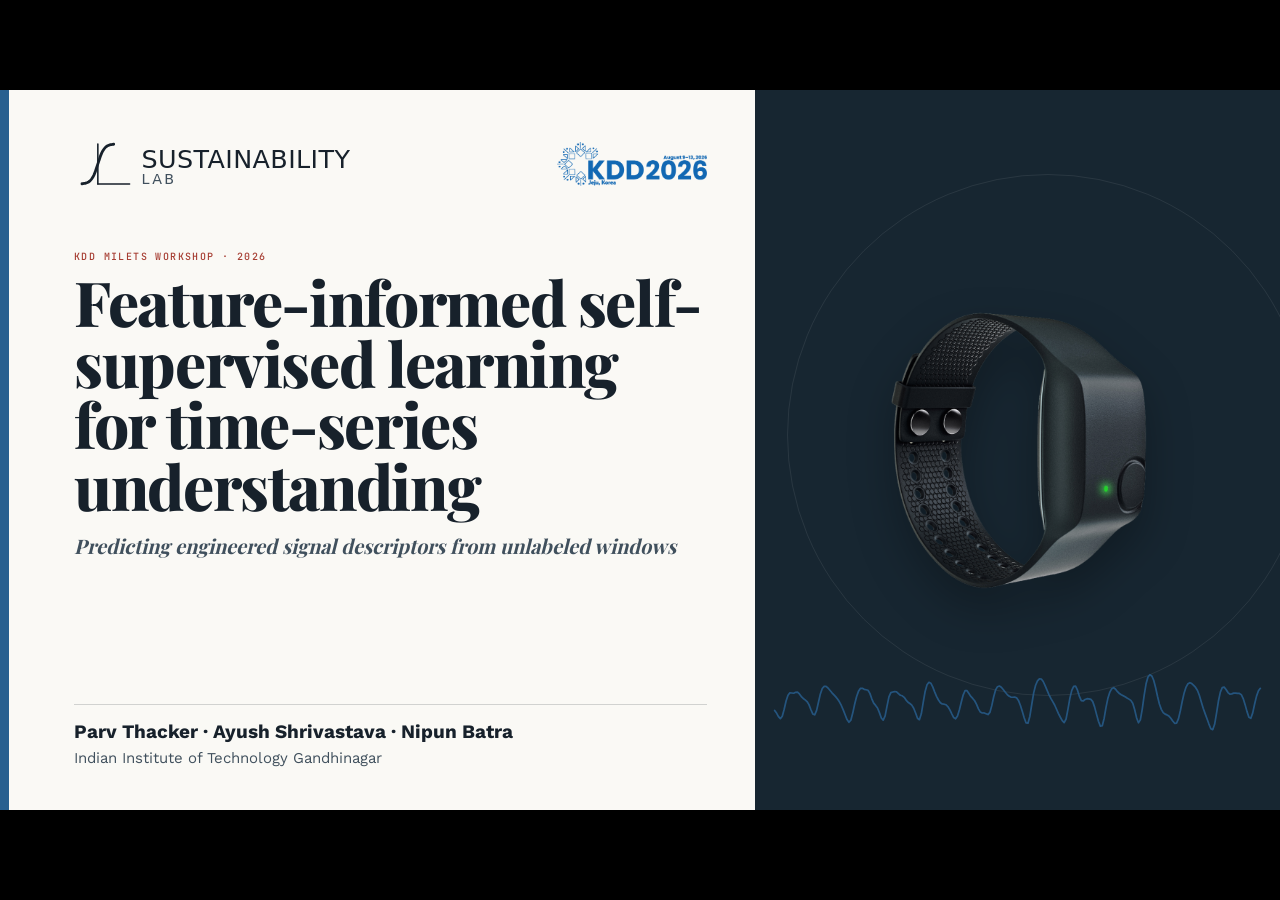
==== commit f2cd1223: "Enumerate the full experimental grid" ====
--- a/presentation/index.html
+++ b/presentation/index.html
@@ -1,5 +1,5 @@
-<!DOCTYPE html><html lang="C"><head><title>Feature-Informed Self-Supervised Learning for Time Series Understanding</title><meta property="og:title" content="Feature-Informed Self-Supervised Learning for Time Series Understanding"><meta name="description" content="KDD MILETS 2026 workshop presentation"><meta property="og:description" content="KDD MILETS 2026 workshop presentation"><meta charset="UTF-8"><meta name="viewport" content="width=device-width,height=device-height,initial-scale=1.0"><meta name="apple-mobile-web-app-capable" content="yes"><meta http-equiv="X-UA-Compatible" content="ie=edge"><meta property="og:type" content="website"><meta name="twitter:card" content="summary"><style>@media screen{body[data-bespoke-view=""] .bespoke-marp-parent>.bespoke-marp-osc>button,body[data-bespoke-view=next] .bespoke-marp-parent>.bespoke-marp-osc>button,body[data-bespoke-view=presenter] .bespoke-marp-presenter-container .bespoke-marp-presenter-info-container button,body[data-bespoke-view=presenter] .bespoke-marp-presenter-container .bespoke-marp-presenter-note-container button{appearance:none;background-color:initial;border:0;color:inherit;cursor:pointer;font-size:inherit;opacity:.8;outline:none;padding:0;transition:opacity .2s linear;-webkit-tap-highlight-color:transparent}body[data-bespoke-view=""] .bespoke-marp-parent>.bespoke-marp-osc>button:disabled,body[data-bespoke-view=next] .bespoke-marp-parent>.bespoke-marp-osc>button:disabled,body[data-bespoke-view=presenter] .bespoke-marp-presenter-container .bespoke-marp-presenter-info-container button:disabled,body[data-bespoke-view=presenter] .bespoke-marp-presenter-container .bespoke-marp-presenter-note-container button:disabled{cursor:not-allowed;opacity:.15!important}body[data-bespoke-view=""] .bespoke-marp-parent>.bespoke-marp-osc>button:hover,body[data-bespoke-view=next] .bespoke-marp-parent>.bespoke-marp-osc>button:hover,body[data-bespoke-view=presenter] .bespoke-marp-presenter-container .bespoke-marp-presenter-info-container button:hover,body[data-bespoke-view=presenter] .bespoke-marp-presenter-container .bespoke-marp-presenter-note-container button:hover{opacity:1}body[data-bespoke-view=""] .bespoke-marp-parent>.bespoke-marp-osc>button:hover:active,body[data-bespoke-view=next] .bespoke-marp-parent>.bespoke-marp-osc>button:hover:active,body[data-bespoke-view=presenter] .bespoke-marp-presenter-container .bespoke-marp-presenter-info-container button:hover:active,body[data-bespoke-view=presenter] .bespoke-marp-presenter-container .bespoke-marp-presenter-note-container button:hover:active{opacity:.6}body[data-bespoke-view=""] .bespoke-marp-parent>.bespoke-marp-osc>button:hover:not(:disabled),body[data-bespoke-view=next] .bespoke-marp-parent>.bespoke-marp-osc>button:hover:not(:disabled),body[data-bespoke-view=presenter] .bespoke-marp-presenter-container .bespoke-marp-presenter-info-container button:hover:not(:disabled),body[data-bespoke-view=presenter] .bespoke-marp-presenter-container .bespoke-marp-presenter-note-container button:hover:not(:disabled){transition:none}body[data-bespoke-view=""] .bespoke-marp-parent>.bespoke-marp-osc>button[data-bespoke-marp-osc=prev],body[data-bespoke-view=next] .bespoke-marp-parent>.bespoke-marp-osc>button[data-bespoke-marp-osc=prev],body[data-bespoke-view=presenter] .bespoke-marp-presenter-container .bespoke-marp-presenter-info-container button.bespoke-marp-presenter-info-page-prev{background:#0000 url("[data-uri]") no-repeat 50%;background-size:contain;overflow:hidden;text-indent:100%;white-space:nowrap}body[data-bespoke-view=""] .bespoke-marp-parent>.bespoke-marp-osc>button[data-bespoke-marp-osc=next],body[data-bespoke-view=next] .bespoke-marp-parent>.bespoke-marp-osc>button[data-bespoke-marp-osc=next],body[data-bespoke-view=presenter] .bespoke-marp-presenter-container .bespoke-marp-presenter-info-container button.bespoke-marp-presenter-info-page-next{background:#0000 url("[data-uri]") no-repeat 50%;background-size:contain;overflow:hidden;text-indent:100%;white-space:nowrap}body[data-bespoke-view=""] .bespoke-marp-parent>.bespoke-marp-osc>button[data-bespoke-marp-osc=fullscreen],body[data-bespoke-view=next] .bespoke-marp-parent>.bespoke-marp-osc>button[data-bespoke-marp-osc=fullscreen]{background:#0000 url("[data-uri]") no-repeat 50%;background-size:contain;overflow:hidden;text-indent:100%;white-space:nowrap}body[data-bespoke-view=""] .bespoke-marp-parent>.bespoke-marp-osc>button.exit[data-bespoke-marp-osc=fullscreen],body[data-bespoke-view=next] .bespoke-marp-parent>.bespoke-marp-osc>button.exit[data-bespoke-marp-osc=fullscreen]{background-image:url("[data-uri]")}body[data-bespoke-view=""] .bespoke-marp-parent>.bespoke-marp-osc>button[data-bespoke-marp-osc=presenter],body[data-bespoke-view=next] .bespoke-marp-parent>.bespoke-marp-osc>button[data-bespoke-marp-osc=presenter]{background:#0000 url("[data-uri]") no-repeat 50%;background-size:contain;overflow:hidden;text-indent:100%;white-space:nowrap}body[data-bespoke-view=presenter] .bespoke-marp-presenter-container .bespoke-marp-presenter-note-container button.bespoke-marp-presenter-note-bigger{background:#0000 url("[data-uri]") no-repeat 50%;background-size:contain;overflow:hidden;text-indent:100%;white-space:nowrap}body[data-bespoke-view=presenter] .bespoke-marp-presenter-container .bespoke-marp-presenter-note-container button.bespoke-marp-presenter-note-smaller{background:#0000 url("[data-uri]") no-repeat 50%;background-size:contain;overflow:hidden;text-indent:100%;white-space:nowrap}}@keyframes __bespoke_marp_transition_reduced_outgoing__{0%{opacity:1}to{opacity:0}}@keyframes __bespoke_marp_transition_reduced_incoming__{0%{mix-blend-mode:plus-lighter;opacity:0}to{mix-blend-mode:plus-lighter;opacity:1}}.bespoke-marp-note,.bespoke-marp-osc,.bespoke-progress-parent{display:none;transition:none}@media screen{::view-transition-group(*){animation-duration:var(--marp-bespoke-transition-animation-duration,.5s);animation-timing-function:ease}::view-transition-new(*),::view-transition-old(*){animation-delay:0s;animation-direction:var(--marp-bespoke-transition-animation-direction,normal);animation-duration:var(--marp-bespoke-transition-animation-duration,.5s);animation-fill-mode:both;animation-name:var(--marp-bespoke-transition-animation-name,var(--marp-bespoke-transition-animation-name-fallback,__bespoke_marp_transition_no_animation__));mix-blend-mode:normal}::view-transition-old(*){--marp-bespoke-transition-animation-name-fallback:__bespoke_marp_transition_reduced_outgoing__;animation-timing-function:ease}::view-transition-new(*){--marp-bespoke-transition-animation-name-fallback:__bespoke_marp_transition_reduced_incoming__;animation-timing-function:ease}::view-transition-new(root),::view-transition-old(root){animation-timing-function:linear}::view-transition-new(__bespoke_marp_transition_osc__),::view-transition-old(__bespoke_marp_transition_osc__){animation-duration:0s!important;animation-name:__bespoke_marp_transition_osc__!important}::view-transition-new(__bespoke_marp_transition_osc__){opacity:0!important}.bespoke-marp-transition-warming-up::view-transition-group(*),.bespoke-marp-transition-warming-up::view-transition-new(*),.bespoke-marp-transition-warming-up::view-transition-old(*){animation-play-state:paused!important}body,html{height:100%;margin:0}body{background:#000;overflow:hidden}svg.bespoke-marp-slide{content-visibility:hidden;opacity:0;pointer-events:none;z-index:-1}svg.bespoke-marp-slide:not(.bespoke-marp-active) *{view-transition-name:none!important}svg.bespoke-marp-slide.bespoke-marp-active{content-visibility:visible;opacity:1;pointer-events:auto;z-index:0}svg.bespoke-marp-slide.bespoke-marp-active.bespoke-marp-active-ready *{animation-name:__bespoke_marp__!important}@supports not (content-visibility:hidden){svg.bespoke-marp-slide[data-bespoke-marp-load=hideable]{display:none}svg.bespoke-marp-slide[data-bespoke-marp-load=hideable].bespoke-marp-active{display:block}}}@media screen and (prefers-reduced-motion:reduce){svg.bespoke-marp-slide *{view-transition-name:none!important}}@media screen{[data-bespoke-marp-fragment=inactive]{visibility:hidden}body[data-bespoke-view=""] .bespoke-marp-parent,body[data-bespoke-view=next] .bespoke-marp-parent{inset:0;position:absolute}body[data-bespoke-view=""] .bespoke-marp-parent>.bespoke-marp-osc,body[data-bespoke-view=next] .bespoke-marp-parent>.bespoke-marp-osc{background:#000000a6;border-radius:7px;bottom:50px;color:#fff;contain:paint;display:block;font-family:Helvetica,Arial,sans-serif;font-size:16px;left:50%;line-height:0;opacity:1;padding:12px;position:absolute;touch-action:manipulation;transform:translateX(-50%);transition:opacity .2s linear;-webkit-user-select:none;user-select:none;white-space:nowrap;will-change:transform;z-index:1;view-transition-name:__bespoke_marp_transition_osc__}body[data-bespoke-view=""] .bespoke-marp-parent>.bespoke-marp-osc>*,body[data-bespoke-view=next] .bespoke-marp-parent>.bespoke-marp-osc>*{margin-left:6px}body[data-bespoke-view=""] .bespoke-marp-parent>.bespoke-marp-osc>:first-child,body[data-bespoke-view=next] .bespoke-marp-parent>.bespoke-marp-osc>:first-child{margin-left:0}body[data-bespoke-view=""] .bespoke-marp-parent>.bespoke-marp-osc>span,body[data-bespoke-view=next] .bespoke-marp-parent>.bespoke-marp-osc>span{opacity:.8}body[data-bespoke-view=""] .bespoke-marp-parent>.bespoke-marp-osc>span[data-bespoke-marp-osc=page],body[data-bespoke-view=next] .bespoke-marp-parent>.bespoke-marp-osc>span[data-bespoke-marp-osc=page]{display:inline-block;min-width:140px;text-align:center}body[data-bespoke-view=""] .bespoke-marp-parent>.bespoke-marp-osc>button[data-bespoke-marp-osc=fullscreen],body[data-bespoke-view=""] .bespoke-marp-parent>.bespoke-marp-osc>button[data-bespoke-marp-osc=next],body[data-bespoke-view=""] .bespoke-marp-parent>.bespoke-marp-osc>button[data-bespoke-marp-osc=presenter],body[data-bespoke-view=""] .bespoke-marp-parent>.bespoke-marp-osc>button[data-bespoke-marp-osc=prev],body[data-bespoke-view=next] .bespoke-marp-parent>.bespoke-marp-osc>button[data-bespoke-marp-osc=fullscreen],body[data-bespoke-view=next] .bespoke-marp-parent>.bespoke-marp-osc>button[data-bespoke-marp-osc=next],body[data-bespoke-view=next] .bespoke-marp-parent>.bespoke-marp-osc>button[data-bespoke-marp-osc=presenter],body[data-bespoke-view=next] .bespoke-marp-parent>.bespoke-marp-osc>button[data-bespoke-marp-osc=prev]{height:32px;line-height:32px;width:32px}body[data-bespoke-view=""] .bespoke-marp-parent.bespoke-marp-inactive,body[data-bespoke-view=next] .bespoke-marp-parent.bespoke-marp-inactive{cursor:none}body[data-bespoke-view=""] .bespoke-marp-parent.bespoke-marp-inactive>.bespoke-marp-osc,body[data-bespoke-view=next] .bespoke-marp-parent.bespoke-marp-inactive>.bespoke-marp-osc{opacity:0;pointer-events:none}body[data-bespoke-view=""] svg.bespoke-marp-slide,body[data-bespoke-view=next] svg.bespoke-marp-slide{height:100%;left:0;position:absolute;top:0;width:100%}body[data-bespoke-view=""] .bespoke-progress-parent{background:#222;display:flex;height:5px;width:100%}body[data-bespoke-view=""] .bespoke-progress-parent+.bespoke-marp-parent{top:5px}body[data-bespoke-view=""] .bespoke-progress-parent .bespoke-progress-bar{background:#0288d1;flex:0 0 0;transition:flex-basis .2s cubic-bezier(0,1,1,1)}body[data-bespoke-view=next]{background:#0000}body[data-bespoke-view=presenter]{background:#161616}body[data-bespoke-view=presenter] .bespoke-marp-presenter-container{display:grid;font-family:Helvetica,Arial,sans-serif;grid-template:"current dragbar next" minmax(140px,1fr) "current dragbar note" 2fr "info    dragbar note" 3em;grid-template-columns:minmax(3px,var(--bespoke-marp-presenter-split-ratio,66%)) 0 minmax(3px,1fr);height:100%;left:0;position:absolute;top:0;width:100%}body[data-bespoke-view=presenter] .bespoke-marp-presenter-container .bespoke-marp-parent{grid-area:current;overflow:hidden;position:relative}body[data-bespoke-view=presenter] .bespoke-marp-presenter-container .bespoke-marp-parent svg.bespoke-marp-slide{height:calc(100% - 40px);left:20px;pointer-events:none;position:absolute;top:20px;-webkit-user-select:none;user-select:none;width:calc(100% - 40px)}body[data-bespoke-view=presenter] .bespoke-marp-presenter-container .bespoke-marp-parent svg.bespoke-marp-slide.bespoke-marp-active{filter:drop-shadow(0 3px 10px rgba(0,0,0,.5))}body[data-bespoke-view=presenter] .bespoke-marp-presenter-container .bespoke-marp-presenter-dragbar-container{background:#0288d1;cursor:col-resize;grid-area:dragbar;margin-left:-3px;opacity:0;position:relative;transition:opacity .4s linear .1s;width:6px;z-index:10}body[data-bespoke-view=presenter] .bespoke-marp-presenter-container .bespoke-marp-presenter-dragbar-container:hover{opacity:1}body[data-bespoke-view=presenter] .bespoke-marp-presenter-container .bespoke-marp-presenter-dragbar-container.active{opacity:1;transition-delay:0s}body[data-bespoke-view=presenter] .bespoke-marp-presenter-container .bespoke-marp-presenter-next-container{background:#222;cursor:pointer;display:none;grid-area:next;overflow:hidden;position:relative}body[data-bespoke-view=presenter] .bespoke-marp-presenter-container .bespoke-marp-presenter-next-container.active{display:block}body[data-bespoke-view=presenter] .bespoke-marp-presenter-container .bespoke-marp-presenter-next-container iframe.bespoke-marp-presenter-next{background:#0000;border:0;display:block;filter:drop-shadow(0 3px 10px rgba(0,0,0,.5));height:calc(100% - 40px);left:20px;pointer-events:none;position:absolute;top:20px;-webkit-user-select:none;user-select:none;width:calc(100% - 40px)}body[data-bespoke-view=presenter] .bespoke-marp-presenter-container .bespoke-marp-presenter-note-container{background:#222;color:#eee;grid-area:note;position:relative;z-index:1}body[data-bespoke-view=presenter] .bespoke-marp-presenter-container .bespoke-marp-presenter-note-container button{height:1.5em;line-height:1.5em;width:1.5em}body[data-bespoke-view=presenter] .bespoke-marp-presenter-container .bespoke-marp-presenter-note-container .bespoke-marp-presenter-note-wrapper{display:block;inset:0;position:absolute}body[data-bespoke-view=presenter] .bespoke-marp-presenter-container .bespoke-marp-presenter-note-container .bespoke-marp-presenter-note-buttons{background:#000000a6;border-radius:4px;bottom:0;display:flex;gap:4px;margin:12px;opacity:0;padding:6px;pointer-events:none;position:absolute;right:0;transition:opacity .2s linear}body[data-bespoke-view=presenter] .bespoke-marp-presenter-container .bespoke-marp-presenter-note-container .bespoke-marp-presenter-note-buttons:focus-within,body[data-bespoke-view=presenter] .bespoke-marp-presenter-container .bespoke-marp-presenter-note-container .bespoke-marp-presenter-note-wrapper:focus-within+.bespoke-marp-presenter-note-buttons,body[data-bespoke-view=presenter] .bespoke-marp-presenter-container .bespoke-marp-presenter-note-container:hover .bespoke-marp-presenter-note-buttons{opacity:1;pointer-events:auto}body[data-bespoke-view=presenter] .bespoke-marp-presenter-container .bespoke-marp-presenter-note-container .bespoke-marp-note{box-sizing:border-box;font-size:calc(1.1em*var(--bespoke-marp-note-font-scale, 1));height:calc(100% - 40px);margin:20px;overflow:auto;padding-right:3px;white-space:pre-wrap;width:calc(100% - 40px);word-wrap:break-word;scrollbar-color:#eeeeee80 #0000;scrollbar-width:thin}body[data-bespoke-view=presenter] .bespoke-marp-presenter-container .bespoke-marp-presenter-note-container .bespoke-marp-note::-webkit-scrollbar{width:6px}body[data-bespoke-view=presenter] .bespoke-marp-presenter-container .bespoke-marp-presenter-note-container .bespoke-marp-note::-webkit-scrollbar-track{background:#0000}body[data-bespoke-view=presenter] .bespoke-marp-presenter-container .bespoke-marp-presenter-note-container .bespoke-marp-note::-webkit-scrollbar-thumb{background:#eeeeee80;border-radius:6px}body[data-bespoke-view=presenter] .bespoke-marp-presenter-container .bespoke-marp-presenter-note-container .bespoke-marp-note:empty{pointer-events:none}body[data-bespoke-view=presenter] .bespoke-marp-presenter-container .bespoke-marp-presenter-note-container .bespoke-marp-note.active{display:block}body[data-bespoke-view=presenter] .bespoke-marp-presenter-container .bespoke-marp-presenter-note-container .bespoke-marp-note p:first-child{margin-top:0}body[data-bespoke-view=presenter] .bespoke-marp-presenter-container .bespoke-marp-presenter-note-container .bespoke-marp-note p:last-child{margin-bottom:0}body[data-bespoke-view=presenter] .bespoke-marp-presenter-container .bespoke-marp-presenter-info-container{align-items:center;box-sizing:border-box;color:#eee;display:flex;flex-wrap:nowrap;grid-area:info;justify-content:center;overflow:hidden;padding:0 10px}body[data-bespoke-view=presenter] .bespoke-marp-presenter-container .bespoke-marp-presenter-info-container .bespoke-marp-presenter-info-page,body[data-bespoke-view=presenter] .bespoke-marp-presenter-container .bespoke-marp-presenter-info-container .bespoke-marp-presenter-info-time,body[data-bespoke-view=presenter] .bespoke-marp-presenter-container .bespoke-marp-presenter-info-container .bespoke-marp-presenter-info-timer{box-sizing:border-box;display:block;padding:0 10px;white-space:nowrap;width:100%}body[data-bespoke-view=presenter] .bespoke-marp-presenter-container .bespoke-marp-presenter-info-container button{height:1.5em;line-height:1.5em;width:1.5em}body[data-bespoke-view=presenter] .bespoke-marp-presenter-container .bespoke-marp-presenter-info-container .bespoke-marp-presenter-info-page{order:2;text-align:center}body[data-bespoke-view=presenter] .bespoke-marp-presenter-container .bespoke-marp-presenter-info-container .bespoke-marp-presenter-info-page .bespoke-marp-presenter-info-page-text{display:inline-block;min-width:120px;text-align:center}body[data-bespoke-view=presenter] .bespoke-marp-presenter-container .bespoke-marp-presenter-info-container .bespoke-marp-presenter-info-time{color:#999;order:1;text-align:left}body[data-bespoke-view=presenter] .bespoke-marp-presenter-container .bespoke-marp-presenter-info-container .bespoke-marp-presenter-info-timer{color:#999;order:3;text-align:right}body[data-bespoke-view=presenter] .bespoke-marp-presenter-container .bespoke-marp-presenter-info-container .bespoke-marp-presenter-info-timer:hover{cursor:pointer}}@media print{.bespoke-marp-presenter-info-container,.bespoke-marp-presenter-next-container,.bespoke-marp-presenter-note-container{display:none}}</style><style>div#\:\$p > svg > foreignObject > section{width:1280px;height:720px;box-sizing:border-box;overflow:hidden;position:relative;scroll-snap-align:center center;-webkit-text-size-adjust:100%;text-size-adjust:100%}div#\:\$p > svg > foreignObject > section::after{bottom:0;content:attr(data-marpit-pagination);padding:inherit;pointer-events:none;position:absolute;right:0}div#\:\$p > svg > foreignObject > section:not([data-marpit-pagination])::after{display:none}div#\:\$p > svg > foreignObject > section :where(:is(h1, marp-h1)){font-size:2em;margin-block:0.67em}div#\:\$p > svg > foreignObject > section section:where(:is(h1, marp-h1)){--marpit-root-font-size: 2em}div#\:\$p > svg > foreignObject > section video::-webkit-media-controls{will-change:transform}@page {size:1280px 720px;margin:0}@media print{html, body{background-color:#fff;margin:0;page-break-inside:avoid;break-inside:avoid-page}div#\:\$p > svg > foreignObject > section{page-break-before:always;break-before:page}div#\:\$p > svg > foreignObject > section, div#\:\$p > svg > foreignObject > section *{-webkit-print-color-adjust:exact!important;animation-delay:0s!important;animation-duration:0s!important;color-adjust:exact!important;print-color-adjust:exact!important;transition:none!important}div#\:\$p > svg[data-marpit-svg]{display:block;height:100vh;width:100vw}}div#\:\$p > svg > foreignObject > :where(section){container-type:size}div#\:\$p > svg > foreignObject > section img[data-marp-twemoji]{background:transparent;height:1em;margin:0 .05em 0 .1em;vertical-align:-.1em;width:1em}@font-face {font-family:"Playfair Display";font-weight:700;src:url("fonts/playfair-700.ttf")}@font-face {font-family:"Playfair Display";font-weight:800;src:url("fonts/playfair-800.ttf")}@font-face {font-family:"Work Sans";font-weight:400;src:url("fonts/worksans-400.ttf")}@font-face {font-family:"Work Sans";font-weight:500;src:url("fonts/worksans-500.ttf")}@font-face {font-family:"Work Sans";font-weight:600;src:url("fonts/worksans-600.ttf")}@font-face {font-family:"Work Sans";font-weight:700;src:url("fonts/worksans-700.ttf")}@font-face {font-family:"JetBrains Mono";font-weight:400;src:url("fonts/jetbrains-400.ttf")}@font-face {font-family:"JetBrains Mono";font-weight:500;src:url("fonts/jetbrains-500.ttf")}div#\:\$p > svg > foreignObject > :where(section):not([\20 root]){--paper: #fbfaf6;--white: #ffffff;--ink: #17212b;--ink-2: #40505d;--muted: #6c7780;--line: #d7dde1;--line-2: #edf0f1;--brick: #a63d32;--blue: #285f8f;--teal: #26796f;--gold: #a36f24;--dark: #172631;--pale-blue: #eaf1f6;--pale-teal: #e9f2ef;--pale-brick: #f6ece9;--accent: var(--brick);}div#\:\$p > svg > foreignObject > section{width:1280px;height:720px;box-sizing:border-box;overflow:hidden;padding:38px 62px 63px;background:var(--paper);color:var(--ink);font-family:"Work Sans", "Avenir Next", "Helvetica Neue", Arial, sans-serif;font-size:20px;line-height:1.35;display:flex;flex-direction:column;justify-content:flex-start}div#\:\$p > svg > foreignObject > section{--marpit-root-font-size: 20px}div#\:\$p > svg > foreignObject > section::after{right:26px;bottom:12px;color:var(--muted);font-family:"JetBrains Mono", monospace;font-size:9px}div#\:\$p > svg > foreignObject > section::after{--marpit-root-font-size: 9px}div#\:\$p > svg > foreignObject > section footer{position:absolute;left:62px;bottom:13px;color:var(--muted);font-family:"JetBrains Mono", monospace;font-size:9px;line-height:1;letter-spacing:.02em}div#\:\$p > svg > foreignObject > section :is(h1, marp-h1), div#\:\$p > svg > foreignObject > section :is(h2, marp-h2), div#\:\$p > svg > foreignObject > section :is(h3, marp-h3), div#\:\$p > svg > foreignObject > section p{margin:0}div#\:\$p > svg > foreignObject > section :is(h1, marp-h1), div#\:\$p > svg > foreignObject > section :is(h2, marp-h2){color:var(--ink);font-family:"Playfair Display", Georgia, serif;letter-spacing:-.022em}div#\:\$p > svg > foreignObject > section :is(h1, marp-h1){font-size:62px;line-height:.99;font-weight:800}div#\:\$p > svg > foreignObject > section :is(h2, marp-h2){font-size:38px;line-height:1.06;font-weight:800;margin-bottom:18px;max-width:1150px}div#\:\$p > svg > foreignObject > section :is(h3, marp-h3){color:var(--ink);font-size:18px;line-height:1.25;font-weight:700}div#\:\$p > svg > foreignObject > section strong{color:var(--ink);font-weight:700}div#\:\$p > svg > foreignObject > section em{color:var(--accent);font-style:normal;font-weight:650}div#\:\$p > svg > foreignObject > section img{display:block;max-width:100%}div#\:\$p > svg > foreignObject > section .kicker{margin-bottom:7px;color:var(--accent);font-family:"JetBrains Mono", monospace;font-size:10px;font-weight:500;letter-spacing:.14em;text-transform:uppercase}div#\:\$p > svg > foreignObject > section section.kicker{--marpit-root-font-size: 10px}div#\:\$p > svg > foreignObject > section .source{position:absolute;left:62px;right:58px;bottom:31px;color:var(--muted);font-family:"JetBrains Mono", monospace;font-size:8px;line-height:1.25}div#\:\$p > svg > foreignObject > section section.source{--marpit-root-font-size: 8px}div#\:\$p > svg > foreignObject > section .body{flex:1;min-height:0;display:flex;flex-direction:column;justify-content:center}div#\:\$p > svg > foreignObject > section .body.top{justify-content:flex-start}div#\:\$p > svg > foreignObject > section .lede{color:var(--ink-2);font-family:"Playfair Display", Georgia, serif;font-size:26px;line-height:1.32}div#\:\$p > svg > foreignObject > section section.lede{--marpit-root-font-size: 26px}div#\:\$p > svg > foreignObject > section .mono{font-family:"JetBrains Mono", monospace}div#\:\$p > svg > foreignObject > section .small{color:var(--muted);font-size:13px;line-height:1.4}div#\:\$p > svg > foreignObject > section section.small{--marpit-root-font-size: 13px}div#\:\$p > svg > foreignObject > section .note{color:var(--muted);font-size:12px;line-height:1.4}div#\:\$p > svg > foreignObject > section section.note{--marpit-root-font-size: 12px}div#\:\$p > svg > foreignObject > section .accent{color:var(--accent)}div#\:\$p > svg > foreignObject > section .blue{color:var(--blue)}div#\:\$p > svg > foreignObject > section .teal{color:var(--teal)}div#\:\$p > svg > foreignObject > section .brick{color:var(--brick)}div#\:\$p > svg > foreignObject > section .takeaway{margin-top:12px;padding:8px 12px 8px 14px;border-left:3px solid var(--accent);background:rgba(255,255,255,.75);color:var(--ink-2);font-size:14px;line-height:1.35}div#\:\$p > svg > foreignObject > section section.takeaway{--marpit-root-font-size: 14px}div#\:\$p > svg > foreignObject > section.title-slide{position:relative;isolation:isolate;padding:0;display:grid;grid-template-columns:59% 41%;background:#faf9f5}div#\:\$p > svg > foreignObject > section.title-slide::before{content:"";position:absolute;inset:0 auto 0 0;width:9px;background:var(--blue);z-index:3}div#\:\$p > svg > foreignObject > section .title-copy{padding:46px 48px 42px 74px;display:flex;flex-direction:column;min-width:0}div#\:\$p > svg > foreignObject > section .title-brand-row{display:flex;align-items:center;justify-content:space-between;gap:26px}div#\:\$p > svg > foreignObject > section .title-lab-logo{width:278px;height:56px;object-fit:contain;object-position:left center}div#\:\$p > svg > foreignObject > section .title-kdd-logo{width:150px;height:auto}div#\:\$p > svg > foreignObject > section .title-copy .kicker{margin-top:58px}div#\:\$p > svg > foreignObject > section .title-slide :is(h1, marp-h1){max-width:690px;font-size:49px;line-height:1.01}div#\:\$p > svg > foreignObject > section .title-subtitle{margin-top:17px;max-width:650px;color:var(--ink-2);font-family:"Playfair Display", Georgia, serif;font-size:20px;font-style:italic;line-height:1.28}div#\:\$p > svg > foreignObject > section section.title-subtitle{--marpit-root-font-size: 20px}div#\:\$p > svg > foreignObject > section .title-meta{margin-top:auto;padding-top:16px;border-top:1px solid rgba(23,33,43,.18)}div#\:\$p > svg > foreignObject > section .title-authors{color:var(--ink);font-size:19px;font-weight:700;line-height:1.2}div#\:\$p > svg > foreignObject > section section.title-authors{--marpit-root-font-size: 19px}div#\:\$p > svg > foreignObject > section .title-affiliation{margin-top:5px;color:var(--ink-2);font-size:15px;line-height:1.25}div#\:\$p > svg > foreignObject > section section.title-affiliation{--marpit-root-font-size: 15px}div#\:\$p > svg > foreignObject > section .title-hero{position:relative;overflow:hidden;background:var(--dark);display:flex;align-items:center;justify-content:center}div#\:\$p > svg > foreignObject > section .title-hero::before{content:"";position:absolute;width:520px;height:520px;border:1px solid rgba(255,255,255,.08);border-radius:50%;top:84px;left:32px}div#\:\$p > svg > foreignObject > section .title-device{position:relative;z-index:2;width:302px;filter:drop-shadow(0 20px 22px rgba(0,0,0,.28))}div#\:\$p > svg > foreignObject > section .title-wave{position:absolute;z-index:1;left:18px;right:18px;bottom:72px;width:calc(100% - 36px);opacity:.82}div#\:\$p > svg > foreignObject > section .title-hero-label{position:absolute;z-index:2;left:40px;top:44px;color:#d5dfe4;font-family:"JetBrains Mono";font-size:10px;line-height:1.45;letter-spacing:.08em;text-transform:uppercase}div#\:\$p > svg > foreignObject > section section.title-hero-label{--marpit-root-font-size: 10px}div#\:\$p > svg > foreignObject > section.title-slide footer, div#\:\$p > svg > foreignObject > section.title-slide::after{display:none}div#\:\$p > svg > foreignObject > section .evidence-lanes{display:grid;grid-template-columns:1fr 1fr;gap:28px;min-height:0}div#\:\$p > svg > foreignObject > section .evidence-lane{min-width:0;padding-top:10px;border-top:4px solid var(--blue)}div#\:\$p > svg > foreignObject > section .evidence-lane.hhar{border-top-color:var(--teal)}div#\:\$p > svg > foreignObject > section .evidence-lane .lane-head{display:flex;align-items:baseline;justify-content:space-between;gap:14px;margin-bottom:11px}div#\:\$p > svg > foreignObject > section .evidence-lane .lane-name{font-family:"Playfair Display", Georgia, serif;font-size:24px;font-weight:800}div#\:\$p > svg > foreignObject > section .evidence-lane div#\:\$p > svg > foreignObject > section section.lane-name{--marpit-root-font-size: 24px}div#\:\$p > svg > foreignObject > section .evidence-lane .lane-task{color:var(--muted);font-family:"JetBrains Mono";font-size:9px;text-transform:uppercase;letter-spacing:.08em}div#\:\$p > svg > foreignObject > section .evidence-lane div#\:\$p > svg > foreignObject > section section.lane-task{--marpit-root-font-size: 9px}div#\:\$p > svg > foreignObject > section .real-plot-frame{height:270px;padding:10px;border:1px solid var(--line);background:var(--white);overflow:hidden;display:flex;align-items:center;justify-content:center}div#\:\$p > svg > foreignObject > section .real-plot-frame img{width:100%;height:100%;object-fit:contain}div#\:\$p > svg > foreignObject > section .real-plot-frame.acquisition-frame{position:relative;display:block;height:270px;padding:0;border:0;background:var(--dark);box-shadow:inset 0 0 0 1px rgba(23,33,43,.14)}div#\:\$p > svg > foreignObject > section .acquisition-frame > .acquisition-photo{position:absolute;inset:0;width:100%;height:100%;object-fit:cover}div#\:\$p > svg > foreignObject > section .ppg-acquisition > .acquisition-photo, div#\:\$p > svg > foreignObject > section .hhar-acquisition > .acquisition-photo{top:-60px;bottom:auto;height:calc(100% + 60px)}div#\:\$p > svg > foreignObject > section .ppg-acquisition > .acquisition-photo{object-position:58% 50%}div#\:\$p > svg > foreignObject > section .hhar-acquisition > .acquisition-photo{object-position:55% 50%}div#\:\$p > svg > foreignObject > section .acquisition-frame::after{content:"";position:absolute;inset:0;background:linear-gradient(180deg, rgba(23,33,43,0) 38%, rgba(23,33,43,.23) 100%);pointer-events:none}div#\:\$p > svg > foreignObject > section .acquisition-data-card{position:absolute;z-index:2;left:14px;right:14px;bottom:14px;height:108px;padding:10px 12px;overflow:hidden;background:rgba(250,249,245,.96);box-shadow:0 8px 20px rgba(23,33,43,.16)}div#\:\$p > svg > foreignObject > section .acquisition-data-head{display:flex;align-items:center;justify-content:space-between;gap:12px;height:14px;color:var(--muted);font-family:"JetBrains Mono";font-size:9px;font-weight:600;letter-spacing:.05em;white-space:nowrap}div#\:\$p > svg > foreignObject > section section.acquisition-data-head{--marpit-root-font-size: 9px}div#\:\$p > svg > foreignObject > section .acquisition-data-card .acquisition-ppg-trace{display:block;width:100%;height:68px;margin-top:5px;object-fit:fill}div#\:\$p > svg > foreignObject > section .hhar-mini-row{display:grid;grid-template-columns:68px minmax(0, 1fr);gap:9px;align-items:center;height:35px;color:var(--ink-2);font-family:"JetBrains Mono";font-size:8.5px;font-weight:600;letter-spacing:.055em}div#\:\$p > svg > foreignObject > section section.hhar-mini-row{--marpit-root-font-size: 8.5px}div#\:\$p > svg > foreignObject > section .hhar-mini-crop{position:relative;width:100%;height:29px;overflow:hidden;border-bottom:1px solid rgba(23,33,43,.14)}div#\:\$p > svg > foreignObject > section .hhar-mini-crop img{position:absolute;left:-101px;width:540px;max-width:none;height:auto;object-fit:initial}div#\:\$p > svg > foreignObject > section .hhar-mini-crop.standing img{top:-23px}div#\:\$p > svg > foreignObject > section .hhar-mini-crop.walking img{top:-74px}div#\:\$p > svg > foreignObject > section .hhar-context{width:100%;height:100%;display:grid;grid-template-columns:minmax(0, 34%) minmax(0, 66%);gap:12px;align-items:center;overflow:hidden}div#\:\$p > svg > foreignObject > section .hhar-context > img{min-width:0;min-height:0}div#\:\$p > svg > foreignObject > section .hhar-context .hhar-device{width:100%;height:100%;object-fit:cover;object-position:50% 48%}div#\:\$p > svg > foreignObject > section .hhar-context .hhar-trace{width:100%;height:auto;max-height:100%;object-fit:contain}div#\:\$p > svg > foreignObject > section .lane-copy{margin-top:12px;color:var(--ink-2);font-size:14px;line-height:1.4}div#\:\$p > svg > foreignObject > section section.lane-copy{--marpit-root-font-size: 14px}div#\:\$p > svg > foreignObject > section .lane-copy b{display:block;margin-bottom:3px}div#\:\$p > svg > foreignObject > section .vision-layout{display:grid;grid-template-columns:1.16fr .84fr;gap:28px;align-items:center;min-height:0}div#\:\$p > svg > foreignObject > section .vision-original{position:relative;height:410px;overflow:hidden;background:#d6d0c3}div#\:\$p > svg > foreignObject > section .vision-original img{width:100%;height:100%;object-fit:cover}div#\:\$p > svg > foreignObject > section .image-tag{position:absolute;left:16px;bottom:14px;padding:6px 9px;background:rgba(23,33,43,.84);color:white;font-family:"JetBrains Mono";font-size:9px;text-transform:uppercase;letter-spacing:.08em}div#\:\$p > svg > foreignObject > section section.image-tag{--marpit-root-font-size: 9px}div#\:\$p > svg > foreignObject > section .vision-views{display:grid;grid-template-columns:repeat(2, 1fr);gap:15px}div#\:\$p > svg > foreignObject > section .view-card{min-width:0}div#\:\$p > svg > foreignObject > section .view-card .photo{height:165px;overflow:hidden;background:#d6d0c3}div#\:\$p > svg > foreignObject > section .view-card .photo img{width:100%;height:100%;object-fit:cover}div#\:\$p > svg > foreignObject > section .view-card .photo.flip img{transform:scaleX(-1)}div#\:\$p > svg > foreignObject > section .view-card .photo.crop img{transform:scale(1.72);transform-origin:50% 35%}div#\:\$p > svg > foreignObject > section .view-card .photo.color img{filter:hue-rotate(105deg) saturate(1.7) contrast(1.05)}div#\:\$p > svg > foreignObject > section .view-card .label{margin-top:7px;color:var(--ink-2);font-family:"JetBrains Mono";font-size:10px;text-transform:uppercase;letter-spacing:.06em}div#\:\$p > svg > foreignObject > section .view-card div#\:\$p > svg > foreignObject > section section.label{--marpit-root-font-size: 10px}div#\:\$p > svg > foreignObject > section .view-card.claim{grid-column:1 / -1;padding:15px 17px;border-left:4px solid var(--teal);background:var(--white);color:var(--ink-2);font-size:16px}div#\:\$p > svg > foreignObject > section section.view-card.claim{--marpit-root-font-size: 16px}div#\:\$p > svg > foreignObject > section .order-sequence{display:grid;grid-template-columns:repeat(5, auto);justify-content:center;gap:11px;align-items:center;margin:2px 0 14px}div#\:\$p > svg > foreignObject > section .order-sequence :is(span, marp-span){color:var(--ink-2);font-family:"JetBrains Mono";font-size:10px;text-transform:uppercase;letter-spacing:.04em}div#\:\$p > svg > foreignObject > section .order-sequence i{color:var(--brick);font-style:normal}div#\:\$p > svg > foreignObject > section .order-grid{display:grid;grid-template-columns:1fr 1fr;gap:22px;min-height:0}div#\:\$p > svg > foreignObject > section .order-panel{position:relative;min-width:0}div#\:\$p > svg > foreignObject > section .order-panel .label{margin-bottom:7px;color:var(--muted);font-family:"JetBrains Mono";font-size:9px;text-transform:uppercase;letter-spacing:.1em}div#\:\$p > svg > foreignObject > section .order-panel div#\:\$p > svg > foreignObject > section section.label{--marpit-root-font-size: 9px}div#\:\$p > svg > foreignObject > section .order-panel img{width:100%;height:330px;object-fit:cover;object-position:center;border:1px solid #394c50;background:#3d4545}div#\:\$p > svg > foreignObject > section .order-panel.reversed{border-top:4px solid var(--brick);padding-top:8px}div#\:\$p > svg > foreignObject > section .order-panel.observed{border-top:4px solid var(--teal);padding-top:8px}div#\:\$p > svg > foreignObject > section.invariance-failure{padding:42px 62px 63px;background:var(--dark);color:#edf3f5}div#\:\$p > svg > foreignObject > section.invariance-failure :is(h2, marp-h2){max-width:1120px;margin-bottom:20px;color:#ffffff;font-size:36px;line-height:1.05}div#\:\$p > svg > foreignObject > section.invariance-failure .kicker{color:#e1b263}div#\:\$p > svg > foreignObject > section .invariance-layout{display:grid;grid-template-columns:1.12fr .88fr;gap:30px;align-items:stretch;min-height:0}div#\:\$p > svg > foreignObject > section .invariance-visual{position:relative;min-width:0;overflow:hidden;background:#f4efe6;border:1px solid rgba(255,255,255,.13)}div#\:\$p > svg > foreignObject > section .conceptual-label{padding:7px 12px 6px;border-bottom:1px solid var(--line);background:#fbfaf6;color:var(--brick);font-family:"JetBrains Mono";font-size:10.5px;font-weight:600;line-height:1.1;letter-spacing:.06em;text-transform:uppercase}div#\:\$p > svg > foreignObject > section section.conceptual-label{--marpit-root-font-size: 10.5px}div#\:\$p > svg > foreignObject > section .invariance-visual img{width:100%;height:292px;object-fit:cover;object-position:center}div#\:\$p > svg > foreignObject > section .invariance-captions{display:grid;grid-template-columns:1fr 1fr;min-height:52px;border-top:1px solid rgba(23,33,43,.16);background:#fbfaf6}div#\:\$p > svg > foreignObject > section .invariance-captions :is(span, marp-span){padding:10px 13px 9px;color:var(--ink-2);font-family:"JetBrains Mono";font-size:11px;font-weight:500;line-height:1.32;letter-spacing:.025em;text-transform:uppercase}div#\:\$p > svg > foreignObject > section .invariance-captions :is(span, marp-span) + :is(span, marp-span){border-left:1px solid var(--line);color:var(--brick)}div#\:\$p > svg > foreignObject > section .invariance-logic{display:grid;grid-template-rows:repeat(3, 1fr);min-width:0}div#\:\$p > svg > foreignObject > section .logic-step{padding:11px 0 10px 18px;border-top:1px solid rgba(255,255,255,.16)}div#\:\$p > svg > foreignObject > section .logic-step:first-child{border-top:4px solid #e1b263}div#\:\$p > svg > foreignObject > section .logic-step.failure{border-top-color:rgba(166,61,50,.75)}div#\:\$p > svg > foreignObject > section .logic-label{color:#e1b263;font-family:"JetBrains Mono";font-size:10.5px;font-weight:500;letter-spacing:.09em;text-transform:uppercase}div#\:\$p > svg > foreignObject > section section.logic-label{--marpit-root-font-size: 10.5px}div#\:\$p > svg > foreignObject > section .logic-step.failure .logic-label{color:#ee9187}div#\:\$p > svg > foreignObject > section .logic-equation{margin-top:3px;color:#ffffff;font-family:"Playfair Display", Georgia, serif;font-size:29px;font-weight:800;line-height:1;letter-spacing:-.02em}div#\:\$p > svg > foreignObject > section section.logic-equation{--marpit-root-font-size: 29px}div#\:\$p > svg > foreignObject > section .logic-step p{margin-top:5px;color:#c5d0d5;font-size:15px;line-height:1.28}div#\:\$p > svg > foreignObject > section .invariance-consequence{margin-top:14px;padding:9px 14px 10px;border-left:4px solid var(--brick);background:rgba(255,255,255,.07);color:#d9e1e4;font-size:14px;line-height:1.32}div#\:\$p > svg > foreignObject > section section.invariance-consequence{--marpit-root-font-size: 14px}div#\:\$p > svg > foreignObject > section .invariance-consequence b{color:#ffffff}div#\:\$p > svg > foreignObject > section.invariance-failure .source, div#\:\$p > svg > foreignObject > section.invariance-failure footer, div#\:\$p > svg > foreignObject > section.invariance-failure::after{color:#9dabb2}div#\:\$p > svg > foreignObject > section.downstream-augmentation :is(h2, marp-h2){margin-bottom:12px}div#\:\$p > svg > foreignObject > section .real-augmentation{width:100%;height:354px;object-fit:contain}div#\:\$p > svg > foreignObject > section .application-strip{display:grid;grid-template-columns:repeat(3, 1fr);gap:18px;margin-top:5px}div#\:\$p > svg > foreignObject > section .application-item{min-width:0;padding-top:8px;border-top:3px solid var(--blue)}div#\:\$p > svg > foreignObject > section .application-item:nth-child(2){border-top-color:var(--teal)}div#\:\$p > svg > foreignObject > section .application-item:nth-child(3){border-top-color:var(--brick)}div#\:\$p > svg > foreignObject > section .application-item b{display:block;color:var(--muted);font-family:"JetBrains Mono";font-size:10.5px;font-weight:600;text-transform:uppercase;letter-spacing:.055em}div#\:\$p > svg > foreignObject > section .application-item strong{display:block;margin-top:4px;color:var(--ink);font-size:15.5px;line-height:1.2}div#\:\$p > svg > foreignObject > section .application-item :is(span, marp-span){display:block;margin-top:4px;color:var(--ink-2);font-size:14px;line-height:1.24}div#\:\$p > svg > foreignObject > section .augmentation-rule{display:grid;grid-template-columns:112px 1fr;gap:12px;align-items:baseline;margin-top:10px;padding:8px 12px 9px;border-left:4px solid var(--brick);background:var(--white)}div#\:\$p > svg > foreignObject > section .augmentation-rule b{color:var(--brick);font-family:"JetBrains Mono";font-size:10.5px;text-transform:uppercase;letter-spacing:.06em}div#\:\$p > svg > foreignObject > section .augmentation-rule :is(span, marp-span){color:var(--ink-2);font-size:14.5px;line-height:1.24}div#\:\$p > svg > foreignObject > section .augmentation-rule i{color:var(--ink);font-family:"JetBrains Mono";font-size:13.5px;font-style:normal;font-weight:600}div#\:\$p > svg > foreignObject > section.concept-bridge{background:var(--dark);color:white;padding:52px 70px 60px}div#\:\$p > svg > foreignObject > section.concept-bridge :is(h1, marp-h1), div#\:\$p > svg > foreignObject > section.concept-bridge :is(h2, marp-h2){color:white}div#\:\$p > svg > foreignObject > section.concept-bridge .kicker{color:#e1b263}div#\:\$p > svg > foreignObject > section .bridge-layout{display:grid;grid-template-columns:.82fr 1.18fr;gap:38px;flex:1;align-items:center}div#\:\$p > svg > foreignObject > section .bridge-equation{color:white;font-family:"Playfair Display", Georgia, serif;font-size:72px;font-weight:800;line-height:1;letter-spacing:-.04em}div#\:\$p > svg > foreignObject > section section.bridge-equation{--marpit-root-font-size: 72px}div#\:\$p > svg > foreignObject > section .bridge-equation .arrow{color:#e1b263}div#\:\$p > svg > foreignObject > section .bridge-copy{margin-top:19px;color:#cbd5da;font-size:18px;line-height:1.45}div#\:\$p > svg > foreignObject > section section.bridge-copy{--marpit-root-font-size: 18px}div#\:\$p > svg > foreignObject > section .bridge-points{display:grid;gap:12px}div#\:\$p > svg > foreignObject > section .bridge-point{display:grid;grid-template-columns:36px 1fr;gap:13px;align-items:start;padding:15px 0;border-top:1px solid rgba(255,255,255,.14)}div#\:\$p > svg > foreignObject > section .bridge-point .no{color:#e1b263;font-family:"JetBrains Mono";font-size:10px}div#\:\$p > svg > foreignObject > section .bridge-point div#\:\$p > svg > foreignObject > section section.no{--marpit-root-font-size: 10px}div#\:\$p > svg > foreignObject > section .bridge-point b{color:white;font-size:17px}div#\:\$p > svg > foreignObject > section .bridge-point :is(span, marp-span){display:block;margin-top:3px;color:#aebbc2;font-size:14px}div#\:\$p > svg > foreignObject > section.concept-bridge footer, div#\:\$p > svg > foreignObject > section.concept-bridge::after, div#\:\$p > svg > foreignObject > section.concept-bridge .source{color:#9dabb2}div#\:\$p > svg > foreignObject > section .feature-family-slide{padding:44px 62px 60px}div#\:\$p > svg > foreignObject > section .feature-family-slide :is(h2, marp-h2){margin-bottom:8px;font-size:36px}div#\:\$p > svg > foreignObject > section .family-overview{flex:1;min-height:0;display:flex;align-items:center;justify-content:center}div#\:\$p > svg > foreignObject > section .family-overview img{width:100%;height:455px;object-fit:contain}div#\:\$p > svg > foreignObject > section .family-method-note{display:grid;grid-template-columns:150px 1fr;gap:12px;align-items:baseline;margin-top:4px;padding:9px 13px 10px;border-left:4px solid #e1b263;background:rgba(255,255,255,.07)}div#\:\$p > svg > foreignObject > section .family-method-note b{color:#e1b263;font-family:"JetBrains Mono";font-size:10.5px;text-transform:uppercase;letter-spacing:.065em}div#\:\$p > svg > foreignObject > section .family-method-note :is(span, marp-span){color:#d5dfe4;font-size:14px;line-height:1.28}div#\:\$p > svg > foreignObject > section .feature-asset{width:100%;height:450px;object-fit:contain}div#\:\$p > svg > foreignObject > section .method-asset{width:100%;height:442px;object-fit:contain}div#\:\$p > svg > foreignObject > section .feature-footer{display:flex;justify-content:space-between;gap:28px;margin-top:7px;color:var(--muted);font-size:12px}div#\:\$p > svg > foreignObject > section section.feature-footer{--marpit-root-font-size: 12px}div#\:\$p > svg > foreignObject > section .feature-footer b{color:var(--teal)}div#\:\$p > svg > foreignObject > section.method-slide{padding:30px 62px 60px}div#\:\$p > svg > foreignObject > section.method-slide :is(h2, marp-h2){margin-bottom:5px;font-size:36px}div#\:\$p > svg > foreignObject > section.method-slide .body{flex:1;min-height:0}div#\:\$p > svg > foreignObject > section.method-slide .method-asset{width:100%;height:500px;object-fit:contain}div#\:\$p > svg > foreignObject > section.feature-worked{padding:30px 62px 60px}div#\:\$p > svg > foreignObject > section.feature-worked :is(h2, marp-h2){margin-bottom:5px;font-size:35px}div#\:\$p > svg > foreignObject > section .worked-example{flex:1;min-height:0}div#\:\$p > svg > foreignObject > section .worked-example-asset{width:100%;height:445px;object-fit:contain}div#\:\$p > svg > foreignObject > section .feature-evidence{display:grid;grid-template-columns:210px minmax(0, 1fr) 260px;gap:18px;align-items:center;min-height:72px;margin-top:1px;padding:8px 15px 9px 17px;border-left:5px solid var(--brick);background:var(--white)}div#\:\$p > svg > foreignObject > section .feature-evidence.temporal{border-left-color:var(--teal)}div#\:\$p > svg > foreignObject > section .feature-evidence.spectral{border-left-color:var(--blue)}div#\:\$p > svg > foreignObject > section .feature-evidence-label{color:var(--brick);font-family:"JetBrains Mono";font-size:16px;font-weight:600;letter-spacing:.035em;text-transform:uppercase}div#\:\$p > svg > foreignObject > section section.feature-evidence-label{--marpit-root-font-size: 16px}div#\:\$p > svg > foreignObject > section .feature-evidence.temporal .feature-evidence-label{color:var(--teal)}div#\:\$p > svg > foreignObject > section .feature-evidence.spectral .feature-evidence-label{color:var(--blue)}div#\:\$p > svg > foreignObject > section .feature-evidence-copy{min-width:0}div#\:\$p > svg > foreignObject > section .feature-evidence-copy b{display:block;color:var(--ink);font-size:17.5px;line-height:1.15}div#\:\$p > svg > foreignObject > section .feature-evidence-copy :is(span, marp-span){display:block;margin-top:3px;color:var(--ink-2);font-size:16.5px;line-height:1.18}div#\:\$p > svg > foreignObject > section .feature-evidence-task{min-width:0;padding-left:15px;border-left:1px solid var(--line)}div#\:\$p > svg > foreignObject > section .feature-evidence-task :is(span, marp-span){display:block;color:var(--muted);font-family:"JetBrains Mono";font-size:11.5px;letter-spacing:.045em;text-transform:uppercase}div#\:\$p > svg > foreignObject > section .feature-evidence-task b{display:block;margin-top:5px;color:var(--ink);font-size:16px;line-height:1.2}div#\:\$p > svg > foreignObject > section .dataset-grid{display:grid;grid-template-columns:1fr 1fr;gap:28px;min-height:0}div#\:\$p > svg > foreignObject > section .dataset-card{position:relative;min-width:0;height:422px;overflow:hidden;background:var(--white);border-top:5px solid var(--blue)}div#\:\$p > svg > foreignObject > section .dataset-card.hhar{border-top-color:var(--teal)}div#\:\$p > svg > foreignObject > section .dataset-head{padding:15px 18px 10px;display:flex;align-items:baseline;justify-content:space-between;border-bottom:1px solid var(--line)}div#\:\$p > svg > foreignObject > section .dataset-head :is(h3, marp-h3){font-family:"Playfair Display", Georgia, serif;font-size:25px}div#\:\$p > svg > foreignObject > section .dataset-head :is(span, marp-span){color:var(--muted);font-family:"JetBrains Mono";font-size:9px;text-transform:uppercase;letter-spacing:.08em}div#\:\$p > svg > foreignObject > section .dataset-visual{height:245px;padding:10px 18px;display:flex;align-items:center;justify-content:center;overflow:hidden}div#\:\$p > svg > foreignObject > section .dataset-visual.ppg{display:grid;grid-template-columns:150px 1fr;gap:10px}div#\:\$p > svg > foreignObject > section .dataset-visual.ppg .device{width:146px}div#\:\$p > svg > foreignObject > section .dataset-visual img{width:100%;max-height:100%;object-fit:contain}div#\:\$p > svg > foreignObject > section .dataset-visual.hhar-context .hhar-device{object-fit:contain;object-position:center}div#\:\$p > svg > foreignObject > section .dataset-metrics{display:grid;grid-template-columns:repeat(3, 1fr);border-top:1px solid var(--line)}div#\:\$p > svg > foreignObject > section .dataset-metric{padding:12px 14px;border-right:1px solid var(--line)}div#\:\$p > svg > foreignObject > section .dataset-metric:last-child{border-right:none}div#\:\$p > svg > foreignObject > section .dataset-metric b{display:block;font-family:"Playfair Display", Georgia, serif;font-size:20px}div#\:\$p > svg > foreignObject > section .dataset-metric :is(span, marp-span){display:block;margin-top:2px;color:var(--muted);font-size:10px;line-height:1.3}div#\:\$p > svg > foreignObject > section .eval-equation{display:grid;grid-template-columns:repeat(7, auto);justify-content:center;align-items:baseline;gap:16px;margin-top:6px}div#\:\$p > svg > foreignObject > section .eval-equation .n{color:var(--teal);font-family:"Playfair Display", Georgia, serif;font-size:45px;font-weight:800}div#\:\$p > svg > foreignObject > section .eval-equation div#\:\$p > svg > foreignObject > section section.n{--marpit-root-font-size: 45px}div#\:\$p > svg > foreignObject > section .eval-equation .n.methods{color:var(--brick)}div#\:\$p > svg > foreignObject > section .eval-equation .times{color:var(--muted);font-size:23px}div#\:\$p > svg > foreignObject > section .eval-equation div#\:\$p > svg > foreignObject > section section.times{--marpit-root-font-size: 23px}div#\:\$p > svg > foreignObject > section .eval-equation .lab{display:block;margin-top:2px;color:var(--muted);font-family:"JetBrains Mono";font-size:8px;text-align:center;text-transform:uppercase}div#\:\$p > svg > foreignObject > section .eval-equation div#\:\$p > svg > foreignObject > section section.lab{--marpit-root-font-size: 8px}div#\:\$p > svg > foreignObject > section .eval-total{margin:17px auto 0;color:var(--blue);font-family:"Playfair Display", Georgia, serif;font-size:33px;font-weight:800}div#\:\$p > svg > foreignObject > section section.eval-total{--marpit-root-font-size: 33px}div#\:\$p > svg > foreignObject > section .rank-flow{display:grid;grid-template-columns:1fr 52px 1fr 52px 1fr;align-items:center;margin-top:28px}div#\:\$p > svg > foreignObject > section .rank-step{min-height:117px;padding:14px 17px;border-top:4px solid var(--teal);background:var(--white)}div#\:\$p > svg > foreignObject > section .rank-step .no{color:var(--brick);font-family:"JetBrains Mono";font-size:9px;letter-spacing:.07em}div#\:\$p > svg > foreignObject > section .rank-step div#\:\$p > svg > foreignObject > section section.no{--marpit-root-font-size: 9px}div#\:\$p > svg > foreignObject > section .rank-step :is(h3, marp-h3){margin-top:9px;font-family:"Playfair Display", Georgia, serif;font-size:19px}div#\:\$p > svg > foreignObject > section .rank-step p{margin-top:6px;color:var(--ink-2);font-size:12px;line-height:1.35}div#\:\$p > svg > foreignObject > section .rank-arrow{text-align:center;color:var(--muted);font-size:25px}div#\:\$p > svg > foreignObject > section section.rank-arrow{--marpit-root-font-size: 25px}div#\:\$p > svg > foreignObject > section .eval-note{margin-top:12px;display:flex;justify-content:space-between;color:var(--muted);font-size:11px}div#\:\$p > svg > foreignObject > section section.eval-note{--marpit-root-font-size: 11px}div#\:\$p > svg > foreignObject > section .result-split{display:grid;grid-template-columns:1fr 252px;gap:24px;align-items:center;min-height:0}div#\:\$p > svg > foreignObject > section .result-figure{width:100%;height:440px;object-fit:contain}div#\:\$p > svg > foreignObject > section .result-callout{padding:4px 0 4px 20px;border-left:5px solid var(--teal)}div#\:\$p > svg > foreignObject > section .result-callout .eyebrow{color:var(--muted);font-family:"JetBrains Mono";font-size:9px;text-transform:uppercase;letter-spacing:.09em}div#\:\$p > svg > foreignObject > section .result-callout div#\:\$p > svg > foreignObject > section section.eyebrow{--marpit-root-font-size: 9px}div#\:\$p > svg > foreignObject > section .result-callout .value{margin-top:8px;color:var(--ink);font-family:"Playfair Display", Georgia, serif;font-size:42px;line-height:.95;font-weight:800}div#\:\$p > svg > foreignObject > section .result-callout div#\:\$p > svg > foreignObject > section section.value{--marpit-root-font-size: 42px}div#\:\$p > svg > foreignObject > section .result-callout .detail{margin-top:10px;color:var(--ink-2);font-size:13px;line-height:1.42}div#\:\$p > svg > foreignObject > section .result-callout div#\:\$p > svg > foreignObject > section section.detail{--marpit-root-font-size: 13px}div#\:\$p > svg > foreignObject > section .result-callout .divider{height:1px;margin:15px 0;background:var(--line)}div#\:\$p > svg > foreignObject > section .result-callout .comparison{color:var(--ink-2);font-size:12px;line-height:1.42}div#\:\$p > svg > foreignObject > section .result-callout div#\:\$p > svg > foreignObject > section section.comparison{--marpit-root-font-size: 12px}div#\:\$p > svg > foreignObject > section .full-result{width:100%;height:456px;object-fit:contain}div#\:\$p > svg > foreignObject > section .compute-grid{display:grid;grid-template-columns:1fr 1fr;gap:28px;min-height:0}div#\:\$p > svg > foreignObject > section .compute-panel{min-width:0}div#\:\$p > svg > foreignObject > section .compute-panel :is(h3, marp-h3){margin-bottom:6px;font-family:"Playfair Display", Georgia, serif;font-size:22px}div#\:\$p > svg > foreignObject > section .compute-panel img{width:100%;height:380px;object-fit:contain;background:var(--white)}div#\:\$p > svg > foreignObject > section .compute-note{display:flex;justify-content:space-between;gap:22px;margin-top:9px;color:var(--muted);font-size:11px}div#\:\$p > svg > foreignObject > section section.compute-note{--marpit-root-font-size: 11px}div#\:\$p > svg > foreignObject > section .compute-note b{color:var(--teal)}div#\:\$p > svg > foreignObject > section .ablation-layout{display:grid;grid-template-columns:1fr 260px;gap:24px;align-items:center}div#\:\$p > svg > foreignObject > section .ablation-layout img{width:100%;height:420px;object-fit:contain}div#\:\$p > svg > foreignObject > section .ablation-callout{display:grid;gap:18px}div#\:\$p > svg > foreignObject > section .ablation-item{padding-top:10px;border-top:4px solid #15979d}div#\:\$p > svg > foreignObject > section .ablation-item.hhar{border-top-color:#e36b2c}div#\:\$p > svg > foreignObject > section .ablation-item .count{font-family:"Playfair Display", Georgia, serif;font-size:38px;font-weight:800;line-height:1}div#\:\$p > svg > foreignObject > section .ablation-item div#\:\$p > svg > foreignObject > section section.count{--marpit-root-font-size: 38px}div#\:\$p > svg > foreignObject > section .ablation-item .label{margin-top:5px;color:var(--ink-2);font-size:13px}div#\:\$p > svg > foreignObject > section .ablation-item div#\:\$p > svg > foreignObject > section section.label{--marpit-root-font-size: 13px}div#\:\$p > svg > foreignObject > section .limits-field{display:grid;grid-template-columns:1.15fr .85fr;gap:36px;min-height:0}div#\:\$p > svg > foreignObject > section .tested-field{position:relative;min-height:390px;padding:26px;border:1px solid var(--line);background:var(--white)}div#\:\$p > svg > foreignObject > section .tested-field::before{content:"SUPPORTED BY THIS STUDY";position:absolute;top:-8px;left:20px;padding:0 8px;background:var(--paper);color:var(--teal);font-family:"JetBrains Mono";font-size:9px;letter-spacing:.1em}div#\:\$p > svg > foreignObject > section section.tested-field::before{--marpit-root-font-size: 9px}div#\:\$p > svg > foreignObject > section .tested-node{margin:17px 0;padding:16px;border-left:4px solid var(--teal);background:var(--pale-teal)}div#\:\$p > svg > foreignObject > section .tested-node b{font-size:17px}div#\:\$p > svg > foreignObject > section .tested-node :is(span, marp-span){display:block;margin-top:4px;color:var(--ink-2);font-size:13px}div#\:\$p > svg > foreignObject > section .unresolved{padding-top:12px;border-top:5px solid var(--brick)}div#\:\$p > svg > foreignObject > section .unresolved .label{color:var(--brick);font-family:"JetBrains Mono";font-size:9px;letter-spacing:.1em;text-transform:uppercase}div#\:\$p > svg > foreignObject > section .unresolved div#\:\$p > svg > foreignObject > section section.label{--marpit-root-font-size: 9px}div#\:\$p > svg > foreignObject > section .unresolved :is(h3, marp-h3){margin-top:8px;font-family:"Playfair Display", Georgia, serif;font-size:24px}div#\:\$p > svg > foreignObject > section .unresolved ul{margin:19px 0 0;padding:0;list-style:none}div#\:\$p > svg > foreignObject > section .unresolved li{position:relative;margin:14px 0;padding-left:18px;color:var(--ink-2);font-size:14px;line-height:1.35}div#\:\$p > svg > foreignObject > section .unresolved li::before{content:"";position:absolute;left:0;top:7px;width:6px;height:6px;border-radius:50%;background:var(--brick)}div#\:\$p > svg > foreignObject > section.closing{position:relative;isolation:isolate;background:var(--dark);color:white;padding:46px 68px 58px}div#\:\$p > svg > foreignObject > section.closing :is(h1, marp-h1), div#\:\$p > svg > foreignObject > section.closing :is(h2, marp-h2), div#\:\$p > svg > foreignObject > section.closing :is(h3, marp-h3){color:white}div#\:\$p > svg > foreignObject > section.closing .kicker{color:#e1b263}div#\:\$p > svg > foreignObject > section .closing-grid{display:grid;grid-template-columns:1.05fr .95fr;gap:38px;flex:1;align-items:center}div#\:\$p > svg > foreignObject > section .closing :is(h1, marp-h1){max-width:690px;font-size:43px;line-height:1.04}div#\:\$p > svg > foreignObject > section .evidence-list{margin-top:25px;display:grid;gap:10px}div#\:\$p > svg > foreignObject > section .evidence-row{display:grid;grid-template-columns:27px 1fr;gap:10px;color:#c8d2d7;font-size:15px}div#\:\$p > svg > foreignObject > section section.evidence-row{--marpit-root-font-size: 15px}div#\:\$p > svg > foreignObject > section .evidence-row .mark{color:#e1b263;font-family:"JetBrains Mono"}div#\:\$p > svg > foreignObject > section .closing-boundary{margin-top:22px;padding-left:15px;border-left:4px solid #e1b263;color:white;font-family:"Playfair Display", Georgia, serif;font-size:19px;line-height:1.3}div#\:\$p > svg > foreignObject > section section.closing-boundary{--marpit-root-font-size: 19px}div#\:\$p > svg > foreignObject > section .closing-visual{height:430px;display:flex;align-items:center;justify-content:center}div#\:\$p > svg > foreignObject > section .closing-visual img{width:100%;height:100%;object-fit:contain}div#\:\$p > svg > foreignObject > section .closing-contact{position:absolute;left:68px;bottom:22px;color:#9eabb2;font-family:"JetBrains Mono";font-size:9px}div#\:\$p > svg > foreignObject > section section.closing-contact{--marpit-root-font-size: 9px}div#\:\$p > svg > foreignObject > section.closing footer, div#\:\$p > svg > foreignObject > section.closing::after, div#\:\$p > svg > foreignObject > section.closing .source{color:#9eabb2}@media print{div#\:\$p > svg > foreignObject > section .source{print-color-adjust:exact}}div#\:\$p > svg > foreignObject > section[data-marpit-advanced-background="background"]{columns:initial!important;display:block!important;padding:0!important}div#\:\$p > svg > foreignObject > section[data-marpit-advanced-background="background"]::before, div#\:\$p > svg > foreignObject > section[data-marpit-advanced-background="background"]::after, div#\:\$p > svg > foreignObject > section[data-marpit-advanced-background="content"]::before, div#\:\$p > svg > foreignObject > section[data-marpit-advanced-background="content"]::after{display:none!important}div#\:\$p > svg > foreignObject > section[data-marpit-advanced-background="background"] > div[data-marpit-advanced-background-container]{all:initial;display:flex;flex-direction:row;height:100%;overflow:hidden;width:100%}div#\:\$p > svg > foreignObject > section[data-marpit-advanced-background="background"] > div[data-marpit-advanced-background-container][data-marpit-advanced-background-direction="vertical"]{flex-direction:column}div#\:\$p > svg > foreignObject > section[data-marpit-advanced-background="background"][data-marpit-advanced-background-split] > div[data-marpit-advanced-background-container]{width:var(--marpit-advanced-background-split, 50%)}div#\:\$p > svg > foreignObject > section[data-marpit-advanced-background="background"][data-marpit-advanced-background-split="right"] > div[data-marpit-advanced-background-container]{margin-left:calc(100% - var(--marpit-advanced-background-split, 50%))}div#\:\$p > svg > foreignObject > section[data-marpit-advanced-background="background"] > div[data-marpit-advanced-background-container] > figure{all:initial;background-position:center;background-repeat:no-repeat;background-size:cover;flex:auto;margin:0}div#\:\$p > svg > foreignObject > section[data-marpit-advanced-background="background"] > div[data-marpit-advanced-background-container] > figure > figcaption{position:absolute;border:0;clip:rect(0, 0, 0, 0);height:1px;margin:-1px;overflow:hidden;padding:0;white-space:nowrap;width:1px}div#\:\$p > svg > foreignObject > section[data-marpit-advanced-background="content"], div#\:\$p > svg > foreignObject > section[data-marpit-advanced-background="pseudo"]{background:transparent!important}div#\:\$p > svg > foreignObject > section[data-marpit-advanced-background="pseudo"], div#\:\$p > svg[data-marpit-svg] > foreignObject[data-marpit-advanced-background="pseudo"]{pointer-events:none!important}div#\:\$p > svg > foreignObject > section[data-marpit-advanced-background-split]{width:100%;height:100%}
-</style></head><body><div class="bespoke-marp-osc"><button data-bespoke-marp-osc="prev" tabindex="-1" title="Previous slide">Previous slide</button><span data-bespoke-marp-osc="page"></span><button data-bespoke-marp-osc="next" tabindex="-1" title="Next slide">Next slide</button><button data-bespoke-marp-osc="fullscreen" tabindex="-1" title="Toggle fullscreen (f)">Toggle fullscreen</button><button data-bespoke-marp-osc="presenter" tabindex="-1" title="Open presenter view (p)">Open presenter view</button></div><div id=":$p"><svg data-marpit-svg="" viewBox="0 0 1280 720"><foreignObject width="1280" height="720"><section id="1" data-class="title-slide" data-theme="xtb8n52u5k8slbwhgzssf9e8v4cbmn0uk8usmi6mm0wa" lang="C" class="title-slide" style="--class:title-slide;--theme:xtb8n52u5k8slbwhgzssf9e8v4cbmn0uk8usmi6mm0wa;"><div class="title-copy">
+<!DOCTYPE html><html lang="C"><head><title>Feature-Informed Self-Supervised Learning for Time Series Understanding</title><meta property="og:title" content="Feature-Informed Self-Supervised Learning for Time Series Understanding"><meta name="description" content="KDD MILETS 2026 workshop presentation"><meta property="og:description" content="KDD MILETS 2026 workshop presentation"><meta charset="UTF-8"><meta name="viewport" content="width=device-width,height=device-height,initial-scale=1.0"><meta name="apple-mobile-web-app-capable" content="yes"><meta http-equiv="X-UA-Compatible" content="ie=edge"><meta property="og:type" content="website"><meta name="twitter:card" content="summary"><style>@media screen{body[data-bespoke-view=""] .bespoke-marp-parent>.bespoke-marp-osc>button,body[data-bespoke-view=next] .bespoke-marp-parent>.bespoke-marp-osc>button,body[data-bespoke-view=presenter] .bespoke-marp-presenter-container .bespoke-marp-presenter-info-container button,body[data-bespoke-view=presenter] .bespoke-marp-presenter-container .bespoke-marp-presenter-note-container button{appearance:none;background-color:initial;border:0;color:inherit;cursor:pointer;font-size:inherit;opacity:.8;outline:none;padding:0;transition:opacity .2s linear;-webkit-tap-highlight-color:transparent}body[data-bespoke-view=""] .bespoke-marp-parent>.bespoke-marp-osc>button:disabled,body[data-bespoke-view=next] .bespoke-marp-parent>.bespoke-marp-osc>button:disabled,body[data-bespoke-view=presenter] .bespoke-marp-presenter-container .bespoke-marp-presenter-info-container button:disabled,body[data-bespoke-view=presenter] .bespoke-marp-presenter-container .bespoke-marp-presenter-note-container button:disabled{cursor:not-allowed;opacity:.15!important}body[data-bespoke-view=""] .bespoke-marp-parent>.bespoke-marp-osc>button:hover,body[data-bespoke-view=next] .bespoke-marp-parent>.bespoke-marp-osc>button:hover,body[data-bespoke-view=presenter] .bespoke-marp-presenter-container .bespoke-marp-presenter-info-container button:hover,body[data-bespoke-view=presenter] .bespoke-marp-presenter-container .bespoke-marp-presenter-note-container button:hover{opacity:1}body[data-bespoke-view=""] .bespoke-marp-parent>.bespoke-marp-osc>button:hover:active,body[data-bespoke-view=next] .bespoke-marp-parent>.bespoke-marp-osc>button:hover:active,body[data-bespoke-view=presenter] .bespoke-marp-presenter-container .bespoke-marp-presenter-info-container button:hover:active,body[data-bespoke-view=presenter] .bespoke-marp-presenter-container .bespoke-marp-presenter-note-container button:hover:active{opacity:.6}body[data-bespoke-view=""] .bespoke-marp-parent>.bespoke-marp-osc>button:hover:not(:disabled),body[data-bespoke-view=next] .bespoke-marp-parent>.bespoke-marp-osc>button:hover:not(:disabled),body[data-bespoke-view=presenter] .bespoke-marp-presenter-container .bespoke-marp-presenter-info-container button:hover:not(:disabled),body[data-bespoke-view=presenter] .bespoke-marp-presenter-container .bespoke-marp-presenter-note-container button:hover:not(:disabled){transition:none}body[data-bespoke-view=""] .bespoke-marp-parent>.bespoke-marp-osc>button[data-bespoke-marp-osc=prev],body[data-bespoke-view=next] .bespoke-marp-parent>.bespoke-marp-osc>button[data-bespoke-marp-osc=prev],body[data-bespoke-view=presenter] .bespoke-marp-presenter-container .bespoke-marp-presenter-info-container button.bespoke-marp-presenter-info-page-prev{background:#0000 url("[data-uri]") no-repeat 50%;background-size:contain;overflow:hidden;text-indent:100%;white-space:nowrap}body[data-bespoke-view=""] .bespoke-marp-parent>.bespoke-marp-osc>button[data-bespoke-marp-osc=next],body[data-bespoke-view=next] .bespoke-marp-parent>.bespoke-marp-osc>button[data-bespoke-marp-osc=next],body[data-bespoke-view=presenter] .bespoke-marp-presenter-container .bespoke-marp-presenter-info-container button.bespoke-marp-presenter-info-page-next{background:#0000 url("[data-uri]") no-repeat 50%;background-size:contain;overflow:hidden;text-indent:100%;white-space:nowrap}body[data-bespoke-view=""] .bespoke-marp-parent>.bespoke-marp-osc>button[data-bespoke-marp-osc=fullscreen],body[data-bespoke-view=next] .bespoke-marp-parent>.bespoke-marp-osc>button[data-bespoke-marp-osc=fullscreen]{background:#0000 url("[data-uri]") no-repeat 50%;background-size:contain;overflow:hidden;text-indent:100%;white-space:nowrap}body[data-bespoke-view=""] .bespoke-marp-parent>.bespoke-marp-osc>button.exit[data-bespoke-marp-osc=fullscreen],body[data-bespoke-view=next] .bespoke-marp-parent>.bespoke-marp-osc>button.exit[data-bespoke-marp-osc=fullscreen]{background-image:url("[data-uri]")}body[data-bespoke-view=""] .bespoke-marp-parent>.bespoke-marp-osc>button[data-bespoke-marp-osc=presenter],body[data-bespoke-view=next] .bespoke-marp-parent>.bespoke-marp-osc>button[data-bespoke-marp-osc=presenter]{background:#0000 url("[data-uri]") no-repeat 50%;background-size:contain;overflow:hidden;text-indent:100%;white-space:nowrap}body[data-bespoke-view=presenter] .bespoke-marp-presenter-container .bespoke-marp-presenter-note-container button.bespoke-marp-presenter-note-bigger{background:#0000 url("[data-uri]") no-repeat 50%;background-size:contain;overflow:hidden;text-indent:100%;white-space:nowrap}body[data-bespoke-view=presenter] .bespoke-marp-presenter-container .bespoke-marp-presenter-note-container button.bespoke-marp-presenter-note-smaller{background:#0000 url("[data-uri]") no-repeat 50%;background-size:contain;overflow:hidden;text-indent:100%;white-space:nowrap}}@keyframes __bespoke_marp_transition_reduced_outgoing__{0%{opacity:1}to{opacity:0}}@keyframes __bespoke_marp_transition_reduced_incoming__{0%{mix-blend-mode:plus-lighter;opacity:0}to{mix-blend-mode:plus-lighter;opacity:1}}.bespoke-marp-note,.bespoke-marp-osc,.bespoke-progress-parent{display:none;transition:none}@media screen{::view-transition-group(*){animation-duration:var(--marp-bespoke-transition-animation-duration,.5s);animation-timing-function:ease}::view-transition-new(*),::view-transition-old(*){animation-delay:0s;animation-direction:var(--marp-bespoke-transition-animation-direction,normal);animation-duration:var(--marp-bespoke-transition-animation-duration,.5s);animation-fill-mode:both;animation-name:var(--marp-bespoke-transition-animation-name,var(--marp-bespoke-transition-animation-name-fallback,__bespoke_marp_transition_no_animation__));mix-blend-mode:normal}::view-transition-old(*){--marp-bespoke-transition-animation-name-fallback:__bespoke_marp_transition_reduced_outgoing__;animation-timing-function:ease}::view-transition-new(*){--marp-bespoke-transition-animation-name-fallback:__bespoke_marp_transition_reduced_incoming__;animation-timing-function:ease}::view-transition-new(root),::view-transition-old(root){animation-timing-function:linear}::view-transition-new(__bespoke_marp_transition_osc__),::view-transition-old(__bespoke_marp_transition_osc__){animation-duration:0s!important;animation-name:__bespoke_marp_transition_osc__!important}::view-transition-new(__bespoke_marp_transition_osc__){opacity:0!important}.bespoke-marp-transition-warming-up::view-transition-group(*),.bespoke-marp-transition-warming-up::view-transition-new(*),.bespoke-marp-transition-warming-up::view-transition-old(*){animation-play-state:paused!important}body,html{height:100%;margin:0}body{background:#000;overflow:hidden}svg.bespoke-marp-slide{content-visibility:hidden;opacity:0;pointer-events:none;z-index:-1}svg.bespoke-marp-slide:not(.bespoke-marp-active) *{view-transition-name:none!important}svg.bespoke-marp-slide.bespoke-marp-active{content-visibility:visible;opacity:1;pointer-events:auto;z-index:0}svg.bespoke-marp-slide.bespoke-marp-active.bespoke-marp-active-ready *{animation-name:__bespoke_marp__!important}@supports not (content-visibility:hidden){svg.bespoke-marp-slide[data-bespoke-marp-load=hideable]{display:none}svg.bespoke-marp-slide[data-bespoke-marp-load=hideable].bespoke-marp-active{display:block}}}@media screen and (prefers-reduced-motion:reduce){svg.bespoke-marp-slide *{view-transition-name:none!important}}@media screen{[data-bespoke-marp-fragment=inactive]{visibility:hidden}body[data-bespoke-view=""] .bespoke-marp-parent,body[data-bespoke-view=next] .bespoke-marp-parent{inset:0;position:absolute}body[data-bespoke-view=""] .bespoke-marp-parent>.bespoke-marp-osc,body[data-bespoke-view=next] .bespoke-marp-parent>.bespoke-marp-osc{background:#000000a6;border-radius:7px;bottom:50px;color:#fff;contain:paint;display:block;font-family:Helvetica,Arial,sans-serif;font-size:16px;left:50%;line-height:0;opacity:1;padding:12px;position:absolute;touch-action:manipulation;transform:translateX(-50%);transition:opacity .2s linear;-webkit-user-select:none;user-select:none;white-space:nowrap;will-change:transform;z-index:1;view-transition-name:__bespoke_marp_transition_osc__}body[data-bespoke-view=""] .bespoke-marp-parent>.bespoke-marp-osc>*,body[data-bespoke-view=next] .bespoke-marp-parent>.bespoke-marp-osc>*{margin-left:6px}body[data-bespoke-view=""] .bespoke-marp-parent>.bespoke-marp-osc>:first-child,body[data-bespoke-view=next] .bespoke-marp-parent>.bespoke-marp-osc>:first-child{margin-left:0}body[data-bespoke-view=""] .bespoke-marp-parent>.bespoke-marp-osc>span,body[data-bespoke-view=next] .bespoke-marp-parent>.bespoke-marp-osc>span{opacity:.8}body[data-bespoke-view=""] .bespoke-marp-parent>.bespoke-marp-osc>span[data-bespoke-marp-osc=page],body[data-bespoke-view=next] .bespoke-marp-parent>.bespoke-marp-osc>span[data-bespoke-marp-osc=page]{display:inline-block;min-width:140px;text-align:center}body[data-bespoke-view=""] .bespoke-marp-parent>.bespoke-marp-osc>button[data-bespoke-marp-osc=fullscreen],body[data-bespoke-view=""] .bespoke-marp-parent>.bespoke-marp-osc>button[data-bespoke-marp-osc=next],body[data-bespoke-view=""] .bespoke-marp-parent>.bespoke-marp-osc>button[data-bespoke-marp-osc=presenter],body[data-bespoke-view=""] .bespoke-marp-parent>.bespoke-marp-osc>button[data-bespoke-marp-osc=prev],body[data-bespoke-view=next] .bespoke-marp-parent>.bespoke-marp-osc>button[data-bespoke-marp-osc=fullscreen],body[data-bespoke-view=next] .bespoke-marp-parent>.bespoke-marp-osc>button[data-bespoke-marp-osc=next],body[data-bespoke-view=next] .bespoke-marp-parent>.bespoke-marp-osc>button[data-bespoke-marp-osc=presenter],body[data-bespoke-view=next] .bespoke-marp-parent>.bespoke-marp-osc>button[data-bespoke-marp-osc=prev]{height:32px;line-height:32px;width:32px}body[data-bespoke-view=""] .bespoke-marp-parent.bespoke-marp-inactive,body[data-bespoke-view=next] .bespoke-marp-parent.bespoke-marp-inactive{cursor:none}body[data-bespoke-view=""] .bespoke-marp-parent.bespoke-marp-inactive>.bespoke-marp-osc,body[data-bespoke-view=next] .bespoke-marp-parent.bespoke-marp-inactive>.bespoke-marp-osc{opacity:0;pointer-events:none}body[data-bespoke-view=""] svg.bespoke-marp-slide,body[data-bespoke-view=next] svg.bespoke-marp-slide{height:100%;left:0;position:absolute;top:0;width:100%}body[data-bespoke-view=""] .bespoke-progress-parent{background:#222;display:flex;height:5px;width:100%}body[data-bespoke-view=""] .bespoke-progress-parent+.bespoke-marp-parent{top:5px}body[data-bespoke-view=""] .bespoke-progress-parent .bespoke-progress-bar{background:#0288d1;flex:0 0 0;transition:flex-basis .2s cubic-bezier(0,1,1,1)}body[data-bespoke-view=next]{background:#0000}body[data-bespoke-view=presenter]{background:#161616}body[data-bespoke-view=presenter] .bespoke-marp-presenter-container{display:grid;font-family:Helvetica,Arial,sans-serif;grid-template:"current dragbar next" minmax(140px,1fr) "current dragbar note" 2fr "info    dragbar note" 3em;grid-template-columns:minmax(3px,var(--bespoke-marp-presenter-split-ratio,66%)) 0 minmax(3px,1fr);height:100%;left:0;position:absolute;top:0;width:100%}body[data-bespoke-view=presenter] .bespoke-marp-presenter-container .bespoke-marp-parent{grid-area:current;overflow:hidden;position:relative}body[data-bespoke-view=presenter] .bespoke-marp-presenter-container .bespoke-marp-parent svg.bespoke-marp-slide{height:calc(100% - 40px);left:20px;pointer-events:none;position:absolute;top:20px;-webkit-user-select:none;user-select:none;width:calc(100% - 40px)}body[data-bespoke-view=presenter] .bespoke-marp-presenter-container .bespoke-marp-parent svg.bespoke-marp-slide.bespoke-marp-active{filter:drop-shadow(0 3px 10px rgba(0,0,0,.5))}body[data-bespoke-view=presenter] .bespoke-marp-presenter-container .bespoke-marp-presenter-dragbar-container{background:#0288d1;cursor:col-resize;grid-area:dragbar;margin-left:-3px;opacity:0;position:relative;transition:opacity .4s linear .1s;width:6px;z-index:10}body[data-bespoke-view=presenter] .bespoke-marp-presenter-container .bespoke-marp-presenter-dragbar-container:hover{opacity:1}body[data-bespoke-view=presenter] .bespoke-marp-presenter-container .bespoke-marp-presenter-dragbar-container.active{opacity:1;transition-delay:0s}body[data-bespoke-view=presenter] .bespoke-marp-presenter-container .bespoke-marp-presenter-next-container{background:#222;cursor:pointer;display:none;grid-area:next;overflow:hidden;position:relative}body[data-bespoke-view=presenter] .bespoke-marp-presenter-container .bespoke-marp-presenter-next-container.active{display:block}body[data-bespoke-view=presenter] .bespoke-marp-presenter-container .bespoke-marp-presenter-next-container iframe.bespoke-marp-presenter-next{background:#0000;border:0;display:block;filter:drop-shadow(0 3px 10px rgba(0,0,0,.5));height:calc(100% - 40px);left:20px;pointer-events:none;position:absolute;top:20px;-webkit-user-select:none;user-select:none;width:calc(100% - 40px)}body[data-bespoke-view=presenter] .bespoke-marp-presenter-container .bespoke-marp-presenter-note-container{background:#222;color:#eee;grid-area:note;position:relative;z-index:1}body[data-bespoke-view=presenter] .bespoke-marp-presenter-container .bespoke-marp-presenter-note-container button{height:1.5em;line-height:1.5em;width:1.5em}body[data-bespoke-view=presenter] .bespoke-marp-presenter-container .bespoke-marp-presenter-note-container .bespoke-marp-presenter-note-wrapper{display:block;inset:0;position:absolute}body[data-bespoke-view=presenter] .bespoke-marp-presenter-container .bespoke-marp-presenter-note-container .bespoke-marp-presenter-note-buttons{background:#000000a6;border-radius:4px;bottom:0;display:flex;gap:4px;margin:12px;opacity:0;padding:6px;pointer-events:none;position:absolute;right:0;transition:opacity .2s linear}body[data-bespoke-view=presenter] .bespoke-marp-presenter-container .bespoke-marp-presenter-note-container .bespoke-marp-presenter-note-buttons:focus-within,body[data-bespoke-view=presenter] .bespoke-marp-presenter-container .bespoke-marp-presenter-note-container .bespoke-marp-presenter-note-wrapper:focus-within+.bespoke-marp-presenter-note-buttons,body[data-bespoke-view=presenter] .bespoke-marp-presenter-container .bespoke-marp-presenter-note-container:hover .bespoke-marp-presenter-note-buttons{opacity:1;pointer-events:auto}body[data-bespoke-view=presenter] .bespoke-marp-presenter-container .bespoke-marp-presenter-note-container .bespoke-marp-note{box-sizing:border-box;font-size:calc(1.1em*var(--bespoke-marp-note-font-scale, 1));height:calc(100% - 40px);margin:20px;overflow:auto;padding-right:3px;white-space:pre-wrap;width:calc(100% - 40px);word-wrap:break-word;scrollbar-color:#eeeeee80 #0000;scrollbar-width:thin}body[data-bespoke-view=presenter] .bespoke-marp-presenter-container .bespoke-marp-presenter-note-container .bespoke-marp-note::-webkit-scrollbar{width:6px}body[data-bespoke-view=presenter] .bespoke-marp-presenter-container .bespoke-marp-presenter-note-container .bespoke-marp-note::-webkit-scrollbar-track{background:#0000}body[data-bespoke-view=presenter] .bespoke-marp-presenter-container .bespoke-marp-presenter-note-container .bespoke-marp-note::-webkit-scrollbar-thumb{background:#eeeeee80;border-radius:6px}body[data-bespoke-view=presenter] .bespoke-marp-presenter-container .bespoke-marp-presenter-note-container .bespoke-marp-note:empty{pointer-events:none}body[data-bespoke-view=presenter] .bespoke-marp-presenter-container .bespoke-marp-presenter-note-container .bespoke-marp-note.active{display:block}body[data-bespoke-view=presenter] .bespoke-marp-presenter-container .bespoke-marp-presenter-note-container .bespoke-marp-note p:first-child{margin-top:0}body[data-bespoke-view=presenter] .bespoke-marp-presenter-container .bespoke-marp-presenter-note-container .bespoke-marp-note p:last-child{margin-bottom:0}body[data-bespoke-view=presenter] .bespoke-marp-presenter-container .bespoke-marp-presenter-info-container{align-items:center;box-sizing:border-box;color:#eee;display:flex;flex-wrap:nowrap;grid-area:info;justify-content:center;overflow:hidden;padding:0 10px}body[data-bespoke-view=presenter] .bespoke-marp-presenter-container .bespoke-marp-presenter-info-container .bespoke-marp-presenter-info-page,body[data-bespoke-view=presenter] .bespoke-marp-presenter-container .bespoke-marp-presenter-info-container .bespoke-marp-presenter-info-time,body[data-bespoke-view=presenter] .bespoke-marp-presenter-container .bespoke-marp-presenter-info-container .bespoke-marp-presenter-info-timer{box-sizing:border-box;display:block;padding:0 10px;white-space:nowrap;width:100%}body[data-bespoke-view=presenter] .bespoke-marp-presenter-container .bespoke-marp-presenter-info-container button{height:1.5em;line-height:1.5em;width:1.5em}body[data-bespoke-view=presenter] .bespoke-marp-presenter-container .bespoke-marp-presenter-info-container .bespoke-marp-presenter-info-page{order:2;text-align:center}body[data-bespoke-view=presenter] .bespoke-marp-presenter-container .bespoke-marp-presenter-info-container .bespoke-marp-presenter-info-page .bespoke-marp-presenter-info-page-text{display:inline-block;min-width:120px;text-align:center}body[data-bespoke-view=presenter] .bespoke-marp-presenter-container .bespoke-marp-presenter-info-container .bespoke-marp-presenter-info-time{color:#999;order:1;text-align:left}body[data-bespoke-view=presenter] .bespoke-marp-presenter-container .bespoke-marp-presenter-info-container .bespoke-marp-presenter-info-timer{color:#999;order:3;text-align:right}body[data-bespoke-view=presenter] .bespoke-marp-presenter-container .bespoke-marp-presenter-info-container .bespoke-marp-presenter-info-timer:hover{cursor:pointer}}@media print{.bespoke-marp-presenter-info-container,.bespoke-marp-presenter-next-container,.bespoke-marp-presenter-note-container{display:none}}</style><style>div#\:\$p > svg > foreignObject > section{width:1280px;height:720px;box-sizing:border-box;overflow:hidden;position:relative;scroll-snap-align:center center;-webkit-text-size-adjust:100%;text-size-adjust:100%}div#\:\$p > svg > foreignObject > section::after{bottom:0;content:attr(data-marpit-pagination);padding:inherit;pointer-events:none;position:absolute;right:0}div#\:\$p > svg > foreignObject > section:not([data-marpit-pagination])::after{display:none}div#\:\$p > svg > foreignObject > section :where(:is(h1, marp-h1)){font-size:2em;margin-block:0.67em}div#\:\$p > svg > foreignObject > section section:where(:is(h1, marp-h1)){--marpit-root-font-size: 2em}div#\:\$p > svg > foreignObject > section video::-webkit-media-controls{will-change:transform}@page {size:1280px 720px;margin:0}@media print{html, body{background-color:#fff;margin:0;page-break-inside:avoid;break-inside:avoid-page}div#\:\$p > svg > foreignObject > section{page-break-before:always;break-before:page}div#\:\$p > svg > foreignObject > section, div#\:\$p > svg > foreignObject > section *{-webkit-print-color-adjust:exact!important;animation-delay:0s!important;animation-duration:0s!important;color-adjust:exact!important;print-color-adjust:exact!important;transition:none!important}div#\:\$p > svg[data-marpit-svg]{display:block;height:100vh;width:100vw}}div#\:\$p > svg > foreignObject > :where(section){container-type:size}div#\:\$p > svg > foreignObject > section img[data-marp-twemoji]{background:transparent;height:1em;margin:0 .05em 0 .1em;vertical-align:-.1em;width:1em}@font-face {font-family:"Playfair Display";font-weight:700;src:url("fonts/playfair-700.ttf")}@font-face {font-family:"Playfair Display";font-weight:800;src:url("fonts/playfair-800.ttf")}@font-face {font-family:"Work Sans";font-weight:400;src:url("fonts/worksans-400.ttf")}@font-face {font-family:"Work Sans";font-weight:500;src:url("fonts/worksans-500.ttf")}@font-face {font-family:"Work Sans";font-weight:600;src:url("fonts/worksans-600.ttf")}@font-face {font-family:"Work Sans";font-weight:700;src:url("fonts/worksans-700.ttf")}@font-face {font-family:"JetBrains Mono";font-weight:400;src:url("fonts/jetbrains-400.ttf")}@font-face {font-family:"JetBrains Mono";font-weight:500;src:url("fonts/jetbrains-500.ttf")}div#\:\$p > svg > foreignObject > :where(section):not([\20 root]){--paper: #fbfaf6;--white: #ffffff;--ink: #17212b;--ink-2: #40505d;--muted: #6c7780;--line: #d7dde1;--line-2: #edf0f1;--brick: #a63d32;--blue: #285f8f;--teal: #26796f;--gold: #a36f24;--dark: #172631;--pale-blue: #eaf1f6;--pale-teal: #e9f2ef;--pale-brick: #f6ece9;--accent: var(--brick);}div#\:\$p > svg > foreignObject > section{width:1280px;height:720px;box-sizing:border-box;overflow:hidden;padding:38px 62px 63px;background:var(--paper);color:var(--ink);font-family:"Work Sans", "Avenir Next", "Helvetica Neue", Arial, sans-serif;font-size:20px;line-height:1.35;display:flex;flex-direction:column;justify-content:flex-start}div#\:\$p > svg > foreignObject > section{--marpit-root-font-size: 20px}div#\:\$p > svg > foreignObject > section::after{right:26px;bottom:12px;color:var(--muted);font-family:"JetBrains Mono", monospace;font-size:9px}div#\:\$p > svg > foreignObject > section::after{--marpit-root-font-size: 9px}div#\:\$p > svg > foreignObject > section footer{position:absolute;left:62px;bottom:13px;color:var(--muted);font-family:"JetBrains Mono", monospace;font-size:9px;line-height:1;letter-spacing:.02em}div#\:\$p > svg > foreignObject > section :is(h1, marp-h1), div#\:\$p > svg > foreignObject > section :is(h2, marp-h2), div#\:\$p > svg > foreignObject > section :is(h3, marp-h3), div#\:\$p > svg > foreignObject > section p{margin:0}div#\:\$p > svg > foreignObject > section :is(h1, marp-h1), div#\:\$p > svg > foreignObject > section :is(h2, marp-h2){color:var(--ink);font-family:"Playfair Display", Georgia, serif;letter-spacing:-.022em}div#\:\$p > svg > foreignObject > section :is(h1, marp-h1){font-size:62px;line-height:.99;font-weight:800}div#\:\$p > svg > foreignObject > section :is(h2, marp-h2){font-size:38px;line-height:1.06;font-weight:800;margin-bottom:18px;max-width:1150px}div#\:\$p > svg > foreignObject > section :is(h3, marp-h3){color:var(--ink);font-size:18px;line-height:1.25;font-weight:700}div#\:\$p > svg > foreignObject > section strong{color:var(--ink);font-weight:700}div#\:\$p > svg > foreignObject > section em{color:var(--accent);font-style:normal;font-weight:650}div#\:\$p > svg > foreignObject > section img{display:block;max-width:100%}div#\:\$p > svg > foreignObject > section .kicker{margin-bottom:7px;color:var(--accent);font-family:"JetBrains Mono", monospace;font-size:10px;font-weight:500;letter-spacing:.14em;text-transform:uppercase}div#\:\$p > svg > foreignObject > section section.kicker{--marpit-root-font-size: 10px}div#\:\$p > svg > foreignObject > section .source{position:absolute;left:62px;right:58px;bottom:31px;color:var(--muted);font-family:"JetBrains Mono", monospace;font-size:8px;line-height:1.25}div#\:\$p > svg > foreignObject > section section.source{--marpit-root-font-size: 8px}div#\:\$p > svg > foreignObject > section .body{flex:1;min-height:0;display:flex;flex-direction:column;justify-content:center}div#\:\$p > svg > foreignObject > section .body.top{justify-content:flex-start}div#\:\$p > svg > foreignObject > section .lede{color:var(--ink-2);font-family:"Playfair Display", Georgia, serif;font-size:26px;line-height:1.32}div#\:\$p > svg > foreignObject > section section.lede{--marpit-root-font-size: 26px}div#\:\$p > svg > foreignObject > section .mono{font-family:"JetBrains Mono", monospace}div#\:\$p > svg > foreignObject > section .small{color:var(--muted);font-size:13px;line-height:1.4}div#\:\$p > svg > foreignObject > section section.small{--marpit-root-font-size: 13px}div#\:\$p > svg > foreignObject > section .note{color:var(--muted);font-size:12px;line-height:1.4}div#\:\$p > svg > foreignObject > section section.note{--marpit-root-font-size: 12px}div#\:\$p > svg > foreignObject > section .accent{color:var(--accent)}div#\:\$p > svg > foreignObject > section .blue{color:var(--blue)}div#\:\$p > svg > foreignObject > section .teal{color:var(--teal)}div#\:\$p > svg > foreignObject > section .brick{color:var(--brick)}div#\:\$p > svg > foreignObject > section .takeaway{margin-top:12px;padding:8px 12px 8px 14px;border-left:3px solid var(--accent);background:rgba(255,255,255,.75);color:var(--ink-2);font-size:14px;line-height:1.35}div#\:\$p > svg > foreignObject > section section.takeaway{--marpit-root-font-size: 14px}div#\:\$p > svg > foreignObject > section.title-slide{position:relative;isolation:isolate;padding:0;display:grid;grid-template-columns:59% 41%;background:#faf9f5}div#\:\$p > svg > foreignObject > section.title-slide::before{content:"";position:absolute;inset:0 auto 0 0;width:9px;background:var(--blue);z-index:3}div#\:\$p > svg > foreignObject > section .title-copy{padding:46px 48px 42px 74px;display:flex;flex-direction:column;min-width:0}div#\:\$p > svg > foreignObject > section .title-brand-row{display:flex;align-items:center;justify-content:space-between;gap:26px}div#\:\$p > svg > foreignObject > section .title-lab-logo{width:278px;height:56px;object-fit:contain;object-position:left center}div#\:\$p > svg > foreignObject > section .title-kdd-logo{width:150px;height:auto}div#\:\$p > svg > foreignObject > section .title-copy .kicker{margin-top:58px}div#\:\$p > svg > foreignObject > section .title-slide :is(h1, marp-h1){max-width:690px;font-size:49px;line-height:1.01}div#\:\$p > svg > foreignObject > section .title-subtitle{margin-top:17px;max-width:650px;color:var(--ink-2);font-family:"Playfair Display", Georgia, serif;font-size:20px;font-style:italic;line-height:1.28}div#\:\$p > svg > foreignObject > section section.title-subtitle{--marpit-root-font-size: 20px}div#\:\$p > svg > foreignObject > section .title-meta{margin-top:auto;padding-top:16px;border-top:1px solid rgba(23,33,43,.18)}div#\:\$p > svg > foreignObject > section .title-authors{color:var(--ink);font-size:19px;font-weight:700;line-height:1.2}div#\:\$p > svg > foreignObject > section section.title-authors{--marpit-root-font-size: 19px}div#\:\$p > svg > foreignObject > section .title-affiliation{margin-top:5px;color:var(--ink-2);font-size:15px;line-height:1.25}div#\:\$p > svg > foreignObject > section section.title-affiliation{--marpit-root-font-size: 15px}div#\:\$p > svg > foreignObject > section .title-hero{position:relative;overflow:hidden;background:var(--dark);display:flex;align-items:center;justify-content:center}div#\:\$p > svg > foreignObject > section .title-hero::before{content:"";position:absolute;width:520px;height:520px;border:1px solid rgba(255,255,255,.08);border-radius:50%;top:84px;left:32px}div#\:\$p > svg > foreignObject > section .title-device{position:relative;z-index:2;width:302px;filter:drop-shadow(0 20px 22px rgba(0,0,0,.28))}div#\:\$p > svg > foreignObject > section .title-wave{position:absolute;z-index:1;left:18px;right:18px;bottom:72px;width:calc(100% - 36px);opacity:.82}div#\:\$p > svg > foreignObject > section .title-hero-label{position:absolute;z-index:2;left:40px;top:44px;color:#d5dfe4;font-family:"JetBrains Mono";font-size:10px;line-height:1.45;letter-spacing:.08em;text-transform:uppercase}div#\:\$p > svg > foreignObject > section section.title-hero-label{--marpit-root-font-size: 10px}div#\:\$p > svg > foreignObject > section.title-slide footer, div#\:\$p > svg > foreignObject > section.title-slide::after{display:none}div#\:\$p > svg > foreignObject > section .evidence-lanes{display:grid;grid-template-columns:1fr 1fr;gap:28px;min-height:0}div#\:\$p > svg > foreignObject > section .evidence-lane{min-width:0;padding-top:10px;border-top:4px solid var(--blue)}div#\:\$p > svg > foreignObject > section .evidence-lane.hhar{border-top-color:var(--teal)}div#\:\$p > svg > foreignObject > section .evidence-lane .lane-head{display:flex;align-items:baseline;justify-content:space-between;gap:14px;margin-bottom:11px}div#\:\$p > svg > foreignObject > section .evidence-lane .lane-name{font-family:"Playfair Display", Georgia, serif;font-size:24px;font-weight:800}div#\:\$p > svg > foreignObject > section .evidence-lane div#\:\$p > svg > foreignObject > section section.lane-name{--marpit-root-font-size: 24px}div#\:\$p > svg > foreignObject > section .evidence-lane .lane-task{color:var(--muted);font-family:"JetBrains Mono";font-size:9px;text-transform:uppercase;letter-spacing:.08em}div#\:\$p > svg > foreignObject > section .evidence-lane div#\:\$p > svg > foreignObject > section section.lane-task{--marpit-root-font-size: 9px}div#\:\$p > svg > foreignObject > section .real-plot-frame{height:270px;padding:10px;border:1px solid var(--line);background:var(--white);overflow:hidden;display:flex;align-items:center;justify-content:center}div#\:\$p > svg > foreignObject > section .real-plot-frame img{width:100%;height:100%;object-fit:contain}div#\:\$p > svg > foreignObject > section .real-plot-frame.acquisition-frame{position:relative;display:block;height:270px;padding:0;border:0;background:var(--dark);box-shadow:inset 0 0 0 1px rgba(23,33,43,.14)}div#\:\$p > svg > foreignObject > section .acquisition-frame > .acquisition-photo{position:absolute;inset:0;width:100%;height:100%;object-fit:cover}div#\:\$p > svg > foreignObject > section .ppg-acquisition > .acquisition-photo, div#\:\$p > svg > foreignObject > section .hhar-acquisition > .acquisition-photo{top:-60px;bottom:auto;height:calc(100% + 60px)}div#\:\$p > svg > foreignObject > section .ppg-acquisition > .acquisition-photo{object-position:58% 50%}div#\:\$p > svg > foreignObject > section .hhar-acquisition > .acquisition-photo{object-position:55% 50%}div#\:\$p > svg > foreignObject > section .acquisition-frame::after{content:"";position:absolute;inset:0;background:linear-gradient(180deg, rgba(23,33,43,0) 38%, rgba(23,33,43,.23) 100%);pointer-events:none}div#\:\$p > svg > foreignObject > section .acquisition-data-card{position:absolute;z-index:2;left:14px;right:14px;bottom:14px;height:108px;padding:10px 12px;overflow:hidden;background:rgba(250,249,245,.96);box-shadow:0 8px 20px rgba(23,33,43,.16)}div#\:\$p > svg > foreignObject > section .acquisition-data-head{display:flex;align-items:center;justify-content:space-between;gap:12px;height:14px;color:var(--muted);font-family:"JetBrains Mono";font-size:9px;font-weight:600;letter-spacing:.05em;white-space:nowrap}div#\:\$p > svg > foreignObject > section section.acquisition-data-head{--marpit-root-font-size: 9px}div#\:\$p > svg > foreignObject > section .acquisition-data-card .acquisition-ppg-trace{display:block;width:100%;height:68px;margin-top:5px;object-fit:fill}div#\:\$p > svg > foreignObject > section .hhar-mini-row{display:grid;grid-template-columns:68px minmax(0, 1fr);gap:9px;align-items:center;height:35px;color:var(--ink-2);font-family:"JetBrains Mono";font-size:8.5px;font-weight:600;letter-spacing:.055em}div#\:\$p > svg > foreignObject > section section.hhar-mini-row{--marpit-root-font-size: 8.5px}div#\:\$p > svg > foreignObject > section .hhar-mini-crop{position:relative;width:100%;height:29px;overflow:hidden;border-bottom:1px solid rgba(23,33,43,.14)}div#\:\$p > svg > foreignObject > section .hhar-mini-crop img{position:absolute;left:-101px;width:540px;max-width:none;height:auto;object-fit:initial}div#\:\$p > svg > foreignObject > section .hhar-mini-crop.standing img{top:-23px}div#\:\$p > svg > foreignObject > section .hhar-mini-crop.walking img{top:-74px}div#\:\$p > svg > foreignObject > section .hhar-context{width:100%;height:100%;display:grid;grid-template-columns:minmax(0, 34%) minmax(0, 66%);gap:12px;align-items:center;overflow:hidden}div#\:\$p > svg > foreignObject > section .hhar-context > img{min-width:0;min-height:0}div#\:\$p > svg > foreignObject > section .hhar-context .hhar-device{width:100%;height:100%;object-fit:cover;object-position:50% 48%}div#\:\$p > svg > foreignObject > section .hhar-context .hhar-trace{width:100%;height:auto;max-height:100%;object-fit:contain}div#\:\$p > svg > foreignObject > section .lane-copy{margin-top:12px;color:var(--ink-2);font-size:14px;line-height:1.4}div#\:\$p > svg > foreignObject > section section.lane-copy{--marpit-root-font-size: 14px}div#\:\$p > svg > foreignObject > section .lane-copy b{display:block;margin-bottom:3px}div#\:\$p > svg > foreignObject > section .vision-layout{display:grid;grid-template-columns:1.16fr .84fr;gap:28px;align-items:center;min-height:0}div#\:\$p > svg > foreignObject > section .vision-original{position:relative;height:410px;overflow:hidden;background:#d6d0c3}div#\:\$p > svg > foreignObject > section .vision-original img{width:100%;height:100%;object-fit:cover}div#\:\$p > svg > foreignObject > section .image-tag{position:absolute;left:16px;bottom:14px;padding:6px 9px;background:rgba(23,33,43,.84);color:white;font-family:"JetBrains Mono";font-size:9px;text-transform:uppercase;letter-spacing:.08em}div#\:\$p > svg > foreignObject > section section.image-tag{--marpit-root-font-size: 9px}div#\:\$p > svg > foreignObject > section .vision-views{display:grid;grid-template-columns:repeat(2, 1fr);gap:15px}div#\:\$p > svg > foreignObject > section .view-card{min-width:0}div#\:\$p > svg > foreignObject > section .view-card .photo{height:165px;overflow:hidden;background:#d6d0c3}div#\:\$p > svg > foreignObject > section .view-card .photo img{width:100%;height:100%;object-fit:cover}div#\:\$p > svg > foreignObject > section .view-card .photo.flip img{transform:scaleX(-1)}div#\:\$p > svg > foreignObject > section .view-card .photo.crop img{transform:scale(1.72);transform-origin:50% 35%}div#\:\$p > svg > foreignObject > section .view-card .photo.color img{filter:hue-rotate(105deg) saturate(1.7) contrast(1.05)}div#\:\$p > svg > foreignObject > section .view-card .label{margin-top:7px;color:var(--ink-2);font-family:"JetBrains Mono";font-size:10px;text-transform:uppercase;letter-spacing:.06em}div#\:\$p > svg > foreignObject > section .view-card div#\:\$p > svg > foreignObject > section section.label{--marpit-root-font-size: 10px}div#\:\$p > svg > foreignObject > section .view-card.claim{grid-column:1 / -1;padding:15px 17px;border-left:4px solid var(--teal);background:var(--white);color:var(--ink-2);font-size:16px}div#\:\$p > svg > foreignObject > section section.view-card.claim{--marpit-root-font-size: 16px}div#\:\$p > svg > foreignObject > section .order-sequence{display:grid;grid-template-columns:repeat(5, auto);justify-content:center;gap:11px;align-items:center;margin:2px 0 14px}div#\:\$p > svg > foreignObject > section .order-sequence :is(span, marp-span){color:var(--ink-2);font-family:"JetBrains Mono";font-size:10px;text-transform:uppercase;letter-spacing:.04em}div#\:\$p > svg > foreignObject > section .order-sequence i{color:var(--brick);font-style:normal}div#\:\$p > svg > foreignObject > section .order-grid{display:grid;grid-template-columns:1fr 1fr;gap:22px;min-height:0}div#\:\$p > svg > foreignObject > section .order-panel{position:relative;min-width:0}div#\:\$p > svg > foreignObject > section .order-panel .label{margin-bottom:7px;color:var(--muted);font-family:"JetBrains Mono";font-size:9px;text-transform:uppercase;letter-spacing:.1em}div#\:\$p > svg > foreignObject > section .order-panel div#\:\$p > svg > foreignObject > section section.label{--marpit-root-font-size: 9px}div#\:\$p > svg > foreignObject > section .order-panel img{width:100%;height:330px;object-fit:cover;object-position:center;border:1px solid #394c50;background:#3d4545}div#\:\$p > svg > foreignObject > section .order-panel.reversed{border-top:4px solid var(--brick);padding-top:8px}div#\:\$p > svg > foreignObject > section .order-panel.observed{border-top:4px solid var(--teal);padding-top:8px}div#\:\$p > svg > foreignObject > section.invariance-failure{padding:42px 62px 63px;background:var(--dark);color:#edf3f5}div#\:\$p > svg > foreignObject > section.invariance-failure :is(h2, marp-h2){max-width:1120px;margin-bottom:20px;color:#ffffff;font-size:36px;line-height:1.05}div#\:\$p > svg > foreignObject > section.invariance-failure .kicker{color:#e1b263}div#\:\$p > svg > foreignObject > section .invariance-layout{display:grid;grid-template-columns:1.12fr .88fr;gap:30px;align-items:stretch;min-height:0}div#\:\$p > svg > foreignObject > section .invariance-visual{position:relative;min-width:0;overflow:hidden;background:#f4efe6;border:1px solid rgba(255,255,255,.13)}div#\:\$p > svg > foreignObject > section .conceptual-label{padding:7px 12px 6px;border-bottom:1px solid var(--line);background:#fbfaf6;color:var(--brick);font-family:"JetBrains Mono";font-size:10.5px;font-weight:600;line-height:1.1;letter-spacing:.06em;text-transform:uppercase}div#\:\$p > svg > foreignObject > section section.conceptual-label{--marpit-root-font-size: 10.5px}div#\:\$p > svg > foreignObject > section .invariance-visual img{width:100%;height:292px;object-fit:cover;object-position:center}div#\:\$p > svg > foreignObject > section .invariance-captions{display:grid;grid-template-columns:1fr 1fr;min-height:52px;border-top:1px solid rgba(23,33,43,.16);background:#fbfaf6}div#\:\$p > svg > foreignObject > section .invariance-captions :is(span, marp-span){padding:10px 13px 9px;color:var(--ink-2);font-family:"JetBrains Mono";font-size:11px;font-weight:500;line-height:1.32;letter-spacing:.025em;text-transform:uppercase}div#\:\$p > svg > foreignObject > section .invariance-captions :is(span, marp-span) + :is(span, marp-span){border-left:1px solid var(--line);color:var(--brick)}div#\:\$p > svg > foreignObject > section .invariance-logic{display:grid;grid-template-rows:repeat(3, 1fr);min-width:0}div#\:\$p > svg > foreignObject > section .logic-step{padding:11px 0 10px 18px;border-top:1px solid rgba(255,255,255,.16)}div#\:\$p > svg > foreignObject > section .logic-step:first-child{border-top:4px solid #e1b263}div#\:\$p > svg > foreignObject > section .logic-step.failure{border-top-color:rgba(166,61,50,.75)}div#\:\$p > svg > foreignObject > section .logic-label{color:#e1b263;font-family:"JetBrains Mono";font-size:10.5px;font-weight:500;letter-spacing:.09em;text-transform:uppercase}div#\:\$p > svg > foreignObject > section section.logic-label{--marpit-root-font-size: 10.5px}div#\:\$p > svg > foreignObject > section .logic-step.failure .logic-label{color:#ee9187}div#\:\$p > svg > foreignObject > section .logic-equation{margin-top:3px;color:#ffffff;font-family:"Playfair Display", Georgia, serif;font-size:29px;font-weight:800;line-height:1;letter-spacing:-.02em}div#\:\$p > svg > foreignObject > section section.logic-equation{--marpit-root-font-size: 29px}div#\:\$p > svg > foreignObject > section .logic-step p{margin-top:5px;color:#c5d0d5;font-size:15px;line-height:1.28}div#\:\$p > svg > foreignObject > section .invariance-consequence{margin-top:14px;padding:9px 14px 10px;border-left:4px solid var(--brick);background:rgba(255,255,255,.07);color:#d9e1e4;font-size:14px;line-height:1.32}div#\:\$p > svg > foreignObject > section section.invariance-consequence{--marpit-root-font-size: 14px}div#\:\$p > svg > foreignObject > section .invariance-consequence b{color:#ffffff}div#\:\$p > svg > foreignObject > section.invariance-failure .source, div#\:\$p > svg > foreignObject > section.invariance-failure footer, div#\:\$p > svg > foreignObject > section.invariance-failure::after{color:#9dabb2}div#\:\$p > svg > foreignObject > section.downstream-augmentation :is(h2, marp-h2){margin-bottom:12px}div#\:\$p > svg > foreignObject > section .real-augmentation{width:100%;height:354px;object-fit:contain}div#\:\$p > svg > foreignObject > section .application-strip{display:grid;grid-template-columns:repeat(3, 1fr);gap:18px;margin-top:5px}div#\:\$p > svg > foreignObject > section .application-item{min-width:0;padding-top:8px;border-top:3px solid var(--blue)}div#\:\$p > svg > foreignObject > section .application-item:nth-child(2){border-top-color:var(--teal)}div#\:\$p > svg > foreignObject > section .application-item:nth-child(3){border-top-color:var(--brick)}div#\:\$p > svg > foreignObject > section .application-item b{display:block;color:var(--muted);font-family:"JetBrains Mono";font-size:10.5px;font-weight:600;text-transform:uppercase;letter-spacing:.055em}div#\:\$p > svg > foreignObject > section .application-item strong{display:block;margin-top:4px;color:var(--ink);font-size:15.5px;line-height:1.2}div#\:\$p > svg > foreignObject > section .application-item :is(span, marp-span){display:block;margin-top:4px;color:var(--ink-2);font-size:14px;line-height:1.24}div#\:\$p > svg > foreignObject > section .augmentation-rule{display:grid;grid-template-columns:112px 1fr;gap:12px;align-items:baseline;margin-top:10px;padding:8px 12px 9px;border-left:4px solid var(--brick);background:var(--white)}div#\:\$p > svg > foreignObject > section .augmentation-rule b{color:var(--brick);font-family:"JetBrains Mono";font-size:10.5px;text-transform:uppercase;letter-spacing:.06em}div#\:\$p > svg > foreignObject > section .augmentation-rule :is(span, marp-span){color:var(--ink-2);font-size:14.5px;line-height:1.24}div#\:\$p > svg > foreignObject > section .augmentation-rule i{color:var(--ink);font-family:"JetBrains Mono";font-size:13.5px;font-style:normal;font-weight:600}div#\:\$p > svg > foreignObject > section.concept-bridge{background:var(--dark);color:white;padding:52px 70px 60px}div#\:\$p > svg > foreignObject > section.concept-bridge :is(h1, marp-h1), div#\:\$p > svg > foreignObject > section.concept-bridge :is(h2, marp-h2){color:white}div#\:\$p > svg > foreignObject > section.concept-bridge .kicker{color:#e1b263}div#\:\$p > svg > foreignObject > section .bridge-layout{display:grid;grid-template-columns:.82fr 1.18fr;gap:38px;flex:1;align-items:center}div#\:\$p > svg > foreignObject > section .bridge-equation{color:white;font-family:"Playfair Display", Georgia, serif;font-size:72px;font-weight:800;line-height:1;letter-spacing:-.04em}div#\:\$p > svg > foreignObject > section section.bridge-equation{--marpit-root-font-size: 72px}div#\:\$p > svg > foreignObject > section .bridge-equation .arrow{color:#e1b263}div#\:\$p > svg > foreignObject > section .bridge-copy{margin-top:19px;color:#cbd5da;font-size:18px;line-height:1.45}div#\:\$p > svg > foreignObject > section section.bridge-copy{--marpit-root-font-size: 18px}div#\:\$p > svg > foreignObject > section .bridge-points{display:grid;gap:12px}div#\:\$p > svg > foreignObject > section .bridge-point{display:grid;grid-template-columns:36px 1fr;gap:13px;align-items:start;padding:15px 0;border-top:1px solid rgba(255,255,255,.14)}div#\:\$p > svg > foreignObject > section .bridge-point .no{color:#e1b263;font-family:"JetBrains Mono";font-size:10px}div#\:\$p > svg > foreignObject > section .bridge-point div#\:\$p > svg > foreignObject > section section.no{--marpit-root-font-size: 10px}div#\:\$p > svg > foreignObject > section .bridge-point b{color:white;font-size:17px}div#\:\$p > svg > foreignObject > section .bridge-point :is(span, marp-span){display:block;margin-top:3px;color:#aebbc2;font-size:14px}div#\:\$p > svg > foreignObject > section.concept-bridge footer, div#\:\$p > svg > foreignObject > section.concept-bridge::after, div#\:\$p > svg > foreignObject > section.concept-bridge .source{color:#9dabb2}div#\:\$p > svg > foreignObject > section .feature-family-slide{padding:44px 62px 60px}div#\:\$p > svg > foreignObject > section .feature-family-slide :is(h2, marp-h2){margin-bottom:8px;font-size:36px}div#\:\$p > svg > foreignObject > section .family-overview{flex:1;min-height:0;display:flex;align-items:center;justify-content:center}div#\:\$p > svg > foreignObject > section .family-overview img{width:100%;height:455px;object-fit:contain}div#\:\$p > svg > foreignObject > section .family-method-note{display:grid;grid-template-columns:150px 1fr;gap:12px;align-items:baseline;margin-top:4px;padding:9px 13px 10px;border-left:4px solid #e1b263;background:rgba(255,255,255,.07)}div#\:\$p > svg > foreignObject > section .family-method-note b{color:#e1b263;font-family:"JetBrains Mono";font-size:10.5px;text-transform:uppercase;letter-spacing:.065em}div#\:\$p > svg > foreignObject > section .family-method-note :is(span, marp-span){color:#d5dfe4;font-size:14px;line-height:1.28}div#\:\$p > svg > foreignObject > section .feature-asset{width:100%;height:450px;object-fit:contain}div#\:\$p > svg > foreignObject > section .method-asset{width:100%;height:442px;object-fit:contain}div#\:\$p > svg > foreignObject > section .feature-footer{display:flex;justify-content:space-between;gap:28px;margin-top:7px;color:var(--muted);font-size:12px}div#\:\$p > svg > foreignObject > section section.feature-footer{--marpit-root-font-size: 12px}div#\:\$p > svg > foreignObject > section .feature-footer b{color:var(--teal)}div#\:\$p > svg > foreignObject > section.method-slide{padding:30px 62px 60px}div#\:\$p > svg > foreignObject > section.method-slide :is(h2, marp-h2){margin-bottom:5px;font-size:36px}div#\:\$p > svg > foreignObject > section.method-slide .body{flex:1;min-height:0}div#\:\$p > svg > foreignObject > section.method-slide .method-asset{width:100%;height:500px;object-fit:contain}div#\:\$p > svg > foreignObject > section.feature-worked{padding:30px 62px 60px}div#\:\$p > svg > foreignObject > section.feature-worked :is(h2, marp-h2){margin-bottom:5px;font-size:35px}div#\:\$p > svg > foreignObject > section .worked-example{flex:1;min-height:0}div#\:\$p > svg > foreignObject > section .worked-example-asset{width:100%;height:445px;object-fit:contain}div#\:\$p > svg > foreignObject > section .feature-evidence{display:grid;grid-template-columns:210px minmax(0, 1fr) 260px;gap:18px;align-items:center;min-height:72px;margin-top:1px;padding:8px 15px 9px 17px;border-left:5px solid var(--brick);background:var(--white)}div#\:\$p > svg > foreignObject > section .feature-evidence.temporal{border-left-color:var(--teal)}div#\:\$p > svg > foreignObject > section .feature-evidence.spectral{border-left-color:var(--blue)}div#\:\$p > svg > foreignObject > section .feature-evidence-label{color:var(--brick);font-family:"JetBrains Mono";font-size:16px;font-weight:600;letter-spacing:.035em;text-transform:uppercase}div#\:\$p > svg > foreignObject > section section.feature-evidence-label{--marpit-root-font-size: 16px}div#\:\$p > svg > foreignObject > section .feature-evidence.temporal .feature-evidence-label{color:var(--teal)}div#\:\$p > svg > foreignObject > section .feature-evidence.spectral .feature-evidence-label{color:var(--blue)}div#\:\$p > svg > foreignObject > section .feature-evidence-copy{min-width:0}div#\:\$p > svg > foreignObject > section .feature-evidence-copy b{display:block;color:var(--ink);font-size:17.5px;line-height:1.15}div#\:\$p > svg > foreignObject > section .feature-evidence-copy :is(span, marp-span){display:block;margin-top:3px;color:var(--ink-2);font-size:16.5px;line-height:1.18}div#\:\$p > svg > foreignObject > section .feature-evidence-task{min-width:0;padding-left:15px;border-left:1px solid var(--line)}div#\:\$p > svg > foreignObject > section .feature-evidence-task :is(span, marp-span){display:block;color:var(--muted);font-family:"JetBrains Mono";font-size:11.5px;letter-spacing:.045em;text-transform:uppercase}div#\:\$p > svg > foreignObject > section .feature-evidence-task b{display:block;margin-top:5px;color:var(--ink);font-size:16px;line-height:1.2}div#\:\$p > svg > foreignObject > section .dataset-grid{display:grid;grid-template-columns:1fr 1fr;gap:28px;min-height:0}div#\:\$p > svg > foreignObject > section .dataset-card{position:relative;min-width:0;height:422px;overflow:hidden;background:var(--white);border-top:5px solid var(--blue)}div#\:\$p > svg > foreignObject > section .dataset-card.hhar{border-top-color:var(--teal)}div#\:\$p > svg > foreignObject > section .dataset-head{padding:15px 18px 10px;display:flex;align-items:baseline;justify-content:space-between;border-bottom:1px solid var(--line)}div#\:\$p > svg > foreignObject > section .dataset-head :is(h3, marp-h3){font-family:"Playfair Display", Georgia, serif;font-size:25px}div#\:\$p > svg > foreignObject > section .dataset-head :is(span, marp-span){color:var(--muted);font-family:"JetBrains Mono";font-size:9px;text-transform:uppercase;letter-spacing:.08em}div#\:\$p > svg > foreignObject > section .dataset-visual{height:245px;padding:10px 18px;display:flex;align-items:center;justify-content:center;overflow:hidden}div#\:\$p > svg > foreignObject > section .dataset-visual.ppg{display:grid;grid-template-columns:150px 1fr;gap:10px}div#\:\$p > svg > foreignObject > section .dataset-visual.ppg .device{width:146px}div#\:\$p > svg > foreignObject > section .dataset-visual img{width:100%;max-height:100%;object-fit:contain}div#\:\$p > svg > foreignObject > section .dataset-visual.hhar-context .hhar-device{object-fit:contain;object-position:center}div#\:\$p > svg > foreignObject > section .dataset-metrics{display:grid;grid-template-columns:repeat(3, 1fr);border-top:1px solid var(--line)}div#\:\$p > svg > foreignObject > section .dataset-metric{padding:12px 14px;border-right:1px solid var(--line)}div#\:\$p > svg > foreignObject > section .dataset-metric:last-child{border-right:none}div#\:\$p > svg > foreignObject > section .dataset-metric b{display:block;font-family:"Playfair Display", Georgia, serif;font-size:20px}div#\:\$p > svg > foreignObject > section .dataset-metric :is(span, marp-span){display:block;margin-top:2px;color:var(--muted);font-size:10px;line-height:1.3}div#\:\$p > svg > foreignObject > section.experiment-grid-slide{padding:30px 62px 60px}div#\:\$p > svg > foreignObject > section.experiment-grid-slide :is(h2, marp-h2){margin-bottom:7px;font-size:35px}div#\:\$p > svg > foreignObject > section .experiment-grid-body{justify-content:flex-start}div#\:\$p > svg > foreignObject > section .experiment-inventory{display:grid;grid-template-columns:.86fr .92fr 1.36fr 1.86fr;min-height:350px;margin-top:3px}div#\:\$p > svg > foreignObject > section .experiment-factor{min-width:0;padding:0 18px;border-left:1px solid var(--line);border-top:4px solid var(--blue)}div#\:\$p > svg > foreignObject > section .experiment-factor:first-child{padding-left:0;border-left:none}div#\:\$p > svg > foreignObject > section .experiment-factor:last-child{padding-right:0}div#\:\$p > svg > foreignObject > section .experiment-factor.backbones{border-top-color:var(--teal)}div#\:\$p > svg > foreignObject > section .experiment-factor.methods{border-top-color:var(--brick)}div#\:\$p > svg > foreignObject > section .experiment-factor.settings{border-top-color:var(--gold)}div#\:\$p > svg > foreignObject > section .factor-head{min-height:70px;display:flex;align-items:center;gap:10px;border-bottom:1px solid var(--line)}div#\:\$p > svg > foreignObject > section .factor-count{color:var(--ink);font-family:"Playfair Display", Georgia, serif;font-size:43px;font-weight:800;line-height:.92}div#\:\$p > svg > foreignObject > section section.factor-count{--marpit-root-font-size: 43px}div#\:\$p > svg > foreignObject > section .experiment-factor.methods .factor-count{color:var(--brick)}div#\:\$p > svg > foreignObject > section .experiment-factor.settings .factor-count{color:var(--gold)}div#\:\$p > svg > foreignObject > section .factor-label{color:var(--ink);font-family:"JetBrains Mono", monospace;font-size:11.5px;font-weight:600;letter-spacing:.06em;line-height:1.15;text-transform:uppercase}div#\:\$p > svg > foreignObject > section section.factor-label{--marpit-root-font-size: 11.5px}div#\:\$p > svg > foreignObject > section .factor-sublabel{margin-top:3px;color:var(--muted);font-size:12px;line-height:1.2}div#\:\$p > svg > foreignObject > section section.factor-sublabel{--marpit-root-font-size: 12px}div#\:\$p > svg > foreignObject > section .task-entry{padding:17px 0 14px;border-bottom:1px solid var(--line-2)}div#\:\$p > svg > foreignObject > section .task-entry strong{display:block;font-size:18px;line-height:1.05}div#\:\$p > svg > foreignObject > section .task-entry :is(span, marp-span){display:block;margin-top:5px;color:var(--ink-2);font-size:13.5px;font-weight:600;line-height:1.2}div#\:\$p > svg > foreignObject > section .task-entry small{display:block;margin-top:5px;color:var(--muted);font-size:12.5px;line-height:1.25}div#\:\$p > svg > foreignObject > section .factor-list{margin:11px 0 0;padding:0;list-style:none}div#\:\$p > svg > foreignObject > section .factor-list li{padding:8px 0;border-bottom:1px solid var(--line-2);color:var(--ink);font-size:16px;font-weight:650;line-height:1.15}div#\:\$p > svg > foreignObject > section .method-family{padding:13px 0 11px}div#\:\$p > svg > foreignObject > section .method-family.feature-target{border-top:1px solid var(--line)}div#\:\$p > svg > foreignObject > section .family-label{color:var(--muted);font-family:"JetBrains Mono", monospace;font-size:11.5px;font-weight:600;letter-spacing:.05em;text-transform:uppercase}div#\:\$p > svg > foreignObject > section section.family-label{--marpit-root-font-size: 11.5px}div#\:\$p > svg > foreignObject > section .method-family.feature-target .family-label{color:var(--brick)}div#\:\$p > svg > foreignObject > section .method-list{display:grid;grid-template-columns:1.18fr .82fr;column-gap:12px;row-gap:7px;margin-top:9px}div#\:\$p > svg > foreignObject > section .method-list :is(span, marp-span){color:var(--ink);font-size:16px;font-weight:600;line-height:1.1}div#\:\$p > svg > foreignObject > section .method-family.feature-target .method-list :is(span, marp-span){color:var(--brick)}div#\:\$p > svg > foreignObject > section .config-group{padding:8px 0 7px;border-bottom:1px solid var(--line-2)}div#\:\$p > svg > foreignObject > section .config-title{display:flex;align-items:baseline;gap:8px}div#\:\$p > svg > foreignObject > section .config-title b{color:var(--gold);font-family:"Playfair Display", Georgia, serif;font-size:20px;line-height:1}div#\:\$p > svg > foreignObject > section .config-title :is(span, marp-span){color:var(--ink);font-family:"JetBrains Mono", monospace;font-size:12.5px;font-weight:600;letter-spacing:.04em;text-transform:uppercase}div#\:\$p > svg > foreignObject > section .config-group p{margin-top:3px;color:var(--ink-2);font-size:13.5px;font-weight:600;line-height:1.2}div#\:\$p > svg > foreignObject > section .config-group small{display:block;margin-top:3px;color:var(--muted);font-size:12.5px;line-height:1.2}div#\:\$p > svg > foreignObject > section .grouped-caveat{margin-top:8px;padding-left:9px;border-left:3px solid var(--gold);color:var(--ink-2);font-size:12.5px;font-weight:600;line-height:1.25}div#\:\$p > svg > foreignObject > section section.grouped-caveat{--marpit-root-font-size: 12.5px}div#\:\$p > svg > foreignObject > section .grid-synthesis{display:flex;align-items:baseline;justify-content:space-between;gap:24px;margin-top:8px;padding:10px 12px 9px;border-top:1px solid var(--line);background:var(--white)}div#\:\$p > svg > foreignObject > section .grid-equation{color:var(--ink-2);font-family:"Playfair Display", Georgia, serif;font-size:22px;font-weight:700;line-height:1.1;white-space:nowrap}div#\:\$p > svg > foreignObject > section section.grid-equation{--marpit-root-font-size: 22px}div#\:\$p > svg > foreignObject > section .grid-equation b{color:var(--teal)}div#\:\$p > svg > foreignObject > section .grid-equation strong{color:var(--blue);font-size:28px}div#\:\$p > svg > foreignObject > section .grid-denominator{color:var(--muted);font-family:"JetBrains Mono", monospace;font-size:11.5px;line-height:1.25;text-align:right}div#\:\$p > svg > foreignObject > section section.grid-denominator{--marpit-root-font-size: 11.5px}div#\:\$p > svg > foreignObject > section .grid-protocol{margin-top:8px;padding:8px 12px 9px;border-left:4px solid var(--brick);background:var(--white);color:var(--ink-2);font-size:14px;line-height:1.25}div#\:\$p > svg > foreignObject > section section.grid-protocol{--marpit-root-font-size: 14px}div#\:\$p > svg > foreignObject > section .grid-protocol b{color:var(--brick);font-family:"JetBrains Mono", monospace;font-size:11.5px;letter-spacing:.04em;text-transform:uppercase}div#\:\$p > svg > foreignObject > section .eval-equation{display:grid;grid-template-columns:repeat(7, auto);justify-content:center;align-items:baseline;gap:16px;margin-top:6px}div#\:\$p > svg > foreignObject > section .eval-equation .n{color:var(--teal);font-family:"Playfair Display", Georgia, serif;font-size:45px;font-weight:800}div#\:\$p > svg > foreignObject > section .eval-equation div#\:\$p > svg > foreignObject > section section.n{--marpit-root-font-size: 45px}div#\:\$p > svg > foreignObject > section .eval-equation .n.methods{color:var(--brick)}div#\:\$p > svg > foreignObject > section .eval-equation .times{color:var(--muted);font-size:23px}div#\:\$p > svg > foreignObject > section .eval-equation div#\:\$p > svg > foreignObject > section section.times{--marpit-root-font-size: 23px}div#\:\$p > svg > foreignObject > section .eval-equation .lab{display:block;margin-top:2px;color:var(--muted);font-family:"JetBrains Mono";font-size:8px;text-align:center;text-transform:uppercase}div#\:\$p > svg > foreignObject > section .eval-equation div#\:\$p > svg > foreignObject > section section.lab{--marpit-root-font-size: 8px}div#\:\$p > svg > foreignObject > section .eval-total{margin:17px auto 0;color:var(--blue);font-family:"Playfair Display", Georgia, serif;font-size:33px;font-weight:800}div#\:\$p > svg > foreignObject > section section.eval-total{--marpit-root-font-size: 33px}div#\:\$p > svg > foreignObject > section .rank-flow{display:grid;grid-template-columns:1fr 52px 1fr 52px 1fr;align-items:center;margin-top:28px}div#\:\$p > svg > foreignObject > section .rank-step{min-height:117px;padding:14px 17px;border-top:4px solid var(--teal);background:var(--white)}div#\:\$p > svg > foreignObject > section .rank-step .no{color:var(--brick);font-family:"JetBrains Mono";font-size:9px;letter-spacing:.07em}div#\:\$p > svg > foreignObject > section .rank-step div#\:\$p > svg > foreignObject > section section.no{--marpit-root-font-size: 9px}div#\:\$p > svg > foreignObject > section .rank-step :is(h3, marp-h3){margin-top:9px;font-family:"Playfair Display", Georgia, serif;font-size:19px}div#\:\$p > svg > foreignObject > section .rank-step p{margin-top:6px;color:var(--ink-2);font-size:12px;line-height:1.35}div#\:\$p > svg > foreignObject > section .rank-arrow{text-align:center;color:var(--muted);font-size:25px}div#\:\$p > svg > foreignObject > section section.rank-arrow{--marpit-root-font-size: 25px}div#\:\$p > svg > foreignObject > section .eval-note{margin-top:12px;display:flex;justify-content:space-between;color:var(--muted);font-size:11px}div#\:\$p > svg > foreignObject > section section.eval-note{--marpit-root-font-size: 11px}div#\:\$p > svg > foreignObject > section .result-split{display:grid;grid-template-columns:1fr 252px;gap:24px;align-items:center;min-height:0}div#\:\$p > svg > foreignObject > section .result-figure{width:100%;height:440px;object-fit:contain}div#\:\$p > svg > foreignObject > section .result-callout{padding:4px 0 4px 20px;border-left:5px solid var(--teal)}div#\:\$p > svg > foreignObject > section .result-callout .eyebrow{color:var(--muted);font-family:"JetBrains Mono";font-size:9px;text-transform:uppercase;letter-spacing:.09em}div#\:\$p > svg > foreignObject > section .result-callout div#\:\$p > svg > foreignObject > section section.eyebrow{--marpit-root-font-size: 9px}div#\:\$p > svg > foreignObject > section .result-callout .value{margin-top:8px;color:var(--ink);font-family:"Playfair Display", Georgia, serif;font-size:42px;line-height:.95;font-weight:800}div#\:\$p > svg > foreignObject > section .result-callout div#\:\$p > svg > foreignObject > section section.value{--marpit-root-font-size: 42px}div#\:\$p > svg > foreignObject > section .result-callout .detail{margin-top:10px;color:var(--ink-2);font-size:13px;line-height:1.42}div#\:\$p > svg > foreignObject > section .result-callout div#\:\$p > svg > foreignObject > section section.detail{--marpit-root-font-size: 13px}div#\:\$p > svg > foreignObject > section .result-callout .divider{height:1px;margin:15px 0;background:var(--line)}div#\:\$p > svg > foreignObject > section .result-callout .comparison{color:var(--ink-2);font-size:12px;line-height:1.42}div#\:\$p > svg > foreignObject > section .result-callout div#\:\$p > svg > foreignObject > section section.comparison{--marpit-root-font-size: 12px}div#\:\$p > svg > foreignObject > section .full-result{width:100%;height:456px;object-fit:contain}div#\:\$p > svg > foreignObject > section .compute-grid{display:grid;grid-template-columns:1fr 1fr;gap:28px;min-height:0}div#\:\$p > svg > foreignObject > section .compute-panel{min-width:0}div#\:\$p > svg > foreignObject > section .compute-panel :is(h3, marp-h3){margin-bottom:6px;font-family:"Playfair Display", Georgia, serif;font-size:22px}div#\:\$p > svg > foreignObject > section .compute-panel img{width:100%;height:380px;object-fit:contain;background:var(--white)}div#\:\$p > svg > foreignObject > section .compute-note{display:flex;justify-content:space-between;gap:22px;margin-top:9px;color:var(--muted);font-size:11px}div#\:\$p > svg > foreignObject > section section.compute-note{--marpit-root-font-size: 11px}div#\:\$p > svg > foreignObject > section .compute-note b{color:var(--teal)}div#\:\$p > svg > foreignObject > section .ablation-layout{display:grid;grid-template-columns:1fr 260px;gap:24px;align-items:center}div#\:\$p > svg > foreignObject > section .ablation-layout img{width:100%;height:420px;object-fit:contain}div#\:\$p > svg > foreignObject > section .ablation-callout{display:grid;gap:18px}div#\:\$p > svg > foreignObject > section .ablation-item{padding-top:10px;border-top:4px solid #15979d}div#\:\$p > svg > foreignObject > section .ablation-item.hhar{border-top-color:#e36b2c}div#\:\$p > svg > foreignObject > section .ablation-item .count{font-family:"Playfair Display", Georgia, serif;font-size:38px;font-weight:800;line-height:1}div#\:\$p > svg > foreignObject > section .ablation-item div#\:\$p > svg > foreignObject > section section.count{--marpit-root-font-size: 38px}div#\:\$p > svg > foreignObject > section .ablation-item .label{margin-top:5px;color:var(--ink-2);font-size:13px}div#\:\$p > svg > foreignObject > section .ablation-item div#\:\$p > svg > foreignObject > section section.label{--marpit-root-font-size: 13px}div#\:\$p > svg > foreignObject > section .limits-field{display:grid;grid-template-columns:1.15fr .85fr;gap:36px;min-height:0}div#\:\$p > svg > foreignObject > section .tested-field{position:relative;min-height:390px;padding:26px;border:1px solid var(--line);background:var(--white)}div#\:\$p > svg > foreignObject > section .tested-field::before{content:"SUPPORTED BY THIS STUDY";position:absolute;top:-8px;left:20px;padding:0 8px;background:var(--paper);color:var(--teal);font-family:"JetBrains Mono";font-size:9px;letter-spacing:.1em}div#\:\$p > svg > foreignObject > section section.tested-field::before{--marpit-root-font-size: 9px}div#\:\$p > svg > foreignObject > section .tested-node{margin:17px 0;padding:16px;border-left:4px solid var(--teal);background:var(--pale-teal)}div#\:\$p > svg > foreignObject > section .tested-node b{font-size:17px}div#\:\$p > svg > foreignObject > section .tested-node :is(span, marp-span){display:block;margin-top:4px;color:var(--ink-2);font-size:13px}div#\:\$p > svg > foreignObject > section .unresolved{padding-top:12px;border-top:5px solid var(--brick)}div#\:\$p > svg > foreignObject > section .unresolved .label{color:var(--brick);font-family:"JetBrains Mono";font-size:9px;letter-spacing:.1em;text-transform:uppercase}div#\:\$p > svg > foreignObject > section .unresolved div#\:\$p > svg > foreignObject > section section.label{--marpit-root-font-size: 9px}div#\:\$p > svg > foreignObject > section .unresolved :is(h3, marp-h3){margin-top:8px;font-family:"Playfair Display", Georgia, serif;font-size:24px}div#\:\$p > svg > foreignObject > section .unresolved ul{margin:19px 0 0;padding:0;list-style:none}div#\:\$p > svg > foreignObject > section .unresolved li{position:relative;margin:14px 0;padding-left:18px;color:var(--ink-2);font-size:14px;line-height:1.35}div#\:\$p > svg > foreignObject > section .unresolved li::before{content:"";position:absolute;left:0;top:7px;width:6px;height:6px;border-radius:50%;background:var(--brick)}div#\:\$p > svg > foreignObject > section.closing{position:relative;isolation:isolate;background:var(--dark);color:white;padding:46px 68px 58px}div#\:\$p > svg > foreignObject > section.closing :is(h1, marp-h1), div#\:\$p > svg > foreignObject > section.closing :is(h2, marp-h2), div#\:\$p > svg > foreignObject > section.closing :is(h3, marp-h3){color:white}div#\:\$p > svg > foreignObject > section.closing .kicker{color:#e1b263}div#\:\$p > svg > foreignObject > section .closing-grid{display:grid;grid-template-columns:1.05fr .95fr;gap:38px;flex:1;align-items:center}div#\:\$p > svg > foreignObject > section .closing :is(h1, marp-h1){max-width:690px;font-size:43px;line-height:1.04}div#\:\$p > svg > foreignObject > section .evidence-list{margin-top:25px;display:grid;gap:10px}div#\:\$p > svg > foreignObject > section .evidence-row{display:grid;grid-template-columns:27px 1fr;gap:10px;color:#c8d2d7;font-size:15px}div#\:\$p > svg > foreignObject > section section.evidence-row{--marpit-root-font-size: 15px}div#\:\$p > svg > foreignObject > section .evidence-row .mark{color:#e1b263;font-family:"JetBrains Mono"}div#\:\$p > svg > foreignObject > section .closing-boundary{margin-top:22px;padding-left:15px;border-left:4px solid #e1b263;color:white;font-family:"Playfair Display", Georgia, serif;font-size:19px;line-height:1.3}div#\:\$p > svg > foreignObject > section section.closing-boundary{--marpit-root-font-size: 19px}div#\:\$p > svg > foreignObject > section .closing-visual{height:430px;display:flex;align-items:center;justify-content:center}div#\:\$p > svg > foreignObject > section .closing-visual img{width:100%;height:100%;object-fit:contain}div#\:\$p > svg > foreignObject > section .closing-contact{position:absolute;left:68px;bottom:22px;color:#9eabb2;font-family:"JetBrains Mono";font-size:9px}div#\:\$p > svg > foreignObject > section section.closing-contact{--marpit-root-font-size: 9px}div#\:\$p > svg > foreignObject > section.closing footer, div#\:\$p > svg > foreignObject > section.closing::after, div#\:\$p > svg > foreignObject > section.closing .source{color:#9eabb2}@media print{div#\:\$p > svg > foreignObject > section .source{print-color-adjust:exact}}div#\:\$p > svg > foreignObject > section[data-marpit-advanced-background="background"]{columns:initial!important;display:block!important;padding:0!important}div#\:\$p > svg > foreignObject > section[data-marpit-advanced-background="background"]::before, div#\:\$p > svg > foreignObject > section[data-marpit-advanced-background="background"]::after, div#\:\$p > svg > foreignObject > section[data-marpit-advanced-background="content"]::before, div#\:\$p > svg > foreignObject > section[data-marpit-advanced-background="content"]::after{display:none!important}div#\:\$p > svg > foreignObject > section[data-marpit-advanced-background="background"] > div[data-marpit-advanced-background-container]{all:initial;display:flex;flex-direction:row;height:100%;overflow:hidden;width:100%}div#\:\$p > svg > foreignObject > section[data-marpit-advanced-background="background"] > div[data-marpit-advanced-background-container][data-marpit-advanced-background-direction="vertical"]{flex-direction:column}div#\:\$p > svg > foreignObject > section[data-marpit-advanced-background="background"][data-marpit-advanced-background-split] > div[data-marpit-advanced-background-container]{width:var(--marpit-advanced-background-split, 50%)}div#\:\$p > svg > foreignObject > section[data-marpit-advanced-background="background"][data-marpit-advanced-background-split="right"] > div[data-marpit-advanced-background-container]{margin-left:calc(100% - var(--marpit-advanced-background-split, 50%))}div#\:\$p > svg > foreignObject > section[data-marpit-advanced-background="background"] > div[data-marpit-advanced-background-container] > figure{all:initial;background-position:center;background-repeat:no-repeat;background-size:cover;flex:auto;margin:0}div#\:\$p > svg > foreignObject > section[data-marpit-advanced-background="background"] > div[data-marpit-advanced-background-container] > figure > figcaption{position:absolute;border:0;clip:rect(0, 0, 0, 0);height:1px;margin:-1px;overflow:hidden;padding:0;white-space:nowrap;width:1px}div#\:\$p > svg > foreignObject > section[data-marpit-advanced-background="content"], div#\:\$p > svg > foreignObject > section[data-marpit-advanced-background="pseudo"]{background:transparent!important}div#\:\$p > svg > foreignObject > section[data-marpit-advanced-background="pseudo"], div#\:\$p > svg[data-marpit-svg] > foreignObject[data-marpit-advanced-background="pseudo"]{pointer-events:none!important}div#\:\$p > svg > foreignObject > section[data-marpit-advanced-background-split]{width:100%;height:100%}
+</style></head><body><div class="bespoke-marp-osc"><button data-bespoke-marp-osc="prev" tabindex="-1" title="Previous slide">Previous slide</button><span data-bespoke-marp-osc="page"></span><button data-bespoke-marp-osc="next" tabindex="-1" title="Next slide">Next slide</button><button data-bespoke-marp-osc="fullscreen" tabindex="-1" title="Toggle fullscreen (f)">Toggle fullscreen</button><button data-bespoke-marp-osc="presenter" tabindex="-1" title="Open presenter view (p)">Open presenter view</button></div><div id=":$p"><svg data-marpit-svg="" viewBox="0 0 1280 720"><foreignObject width="1280" height="720"><section id="1" data-class="title-slide" data-theme="tluwlnsjnrskdseto35lmeiaqor0xgwbxidkm5pp1fj" lang="C" class="title-slide" style="--class:title-slide;--theme:tluwlnsjnrskdseto35lmeiaqor0xgwbxidkm5pp1fj;"><div class="title-copy">
   <div class="title-brand-row">
     <img class="title-lab-logo" src="assets/sustainability-lab-logo-cropped.svg" alt="Sustainability Lab" />
     <img class="title-kdd-logo" src="assets/image1.png" alt="KDD 2026" />
@@ -17,7 +17,7 @@
   <img class="title-wave" src="assets/ppg-title-strip.svg" alt="Authentic PPG-DaLiA pulse waveform" />
 </div>
 </section>
-</foreignObject></svg><svg data-marpit-svg="" viewBox="0 0 1280 720"><foreignObject width="1280" height="720"><section id="2" data-paginate="true" data-footer="KDD MILETS 2026 · Feature-informed SSL" data-theme="xtb8n52u5k8slbwhgzssf9e8v4cbmn0uk8usmi6mm0wa" lang="C" data-marpit-pagination="2" style="--paginate:true;--footer:KDD MILETS 2026 · Feature-informed SSL;--theme:xtb8n52u5k8slbwhgzssf9e8v4cbmn0uk8usmi6mm0wa;" data-marpit-pagination-total="20">
+</foreignObject></svg><svg data-marpit-svg="" viewBox="0 0 1280 720"><foreignObject width="1280" height="720"><section id="2" data-paginate="true" data-footer="KDD MILETS 2026 · Feature-informed SSL" data-theme="tluwlnsjnrskdseto35lmeiaqor0xgwbxidkm5pp1fj" lang="C" data-marpit-pagination="2" style="--paginate:true;--footer:KDD MILETS 2026 · Feature-informed SSL;--theme:tluwlnsjnrskdseto35lmeiaqor0xgwbxidkm5pp1fj;" data-marpit-pagination-total="20">
 <div class="kicker">Motivation · acquisition</div>
 <h2 id="unlabeled-windows-are-easier-to-acquire-than-task-supervision">Unlabeled windows are easier to acquire than task supervision</h2>
 <div class="body top">
@@ -50,7 +50,7 @@
 <div class="source">Generated acquisition context; signal overlays are authentic PPG-DaLiA and HHAR records.</div>
 <footer>KDD MILETS 2026 · Feature-informed SSL</footer>
 </section>
-</foreignObject></svg><svg data-marpit-svg="" viewBox="0 0 1280 720"><foreignObject width="1280" height="720"><section id="3" data-paginate="true" data-footer="KDD MILETS 2026 · Feature-informed SSL" data-theme="xtb8n52u5k8slbwhgzssf9e8v4cbmn0uk8usmi6mm0wa" lang="C" data-marpit-pagination="3" style="--paginate:true;--footer:KDD MILETS 2026 · Feature-informed SSL;--theme:xtb8n52u5k8slbwhgzssf9e8v4cbmn0uk8usmi6mm0wa;" data-marpit-pagination-total="20">
+</foreignObject></svg><svg data-marpit-svg="" viewBox="0 0 1280 720"><foreignObject width="1280" height="720"><section id="3" data-paginate="true" data-footer="KDD MILETS 2026 · Feature-informed SSL" data-theme="tluwlnsjnrskdseto35lmeiaqor0xgwbxidkm5pp1fj" lang="C" data-marpit-pagination="3" style="--paginate:true;--footer:KDD MILETS 2026 · Feature-informed SSL;--theme:tluwlnsjnrskdseto35lmeiaqor0xgwbxidkm5pp1fj;" data-marpit-pagination-total="20">
 <div class="kicker">Analogy · computer vision</div>
 <h2 id="for-object-identity-selected-image-transforms-can-preserve-the-learning-target">For object identity, selected image transforms can preserve the learning target</h2>
 <div class="body top vision-layout">
@@ -68,7 +68,7 @@
 <div class="source">CC0 photograph; every view is generated deterministically from the same pixels.</div>
 <footer>KDD MILETS 2026 · Feature-informed SSL</footer>
 </section>
-</foreignObject></svg><svg data-marpit-svg="" viewBox="0 0 1280 720"><foreignObject width="1280" height="720"><section id="4" data-paginate="true" data-footer="KDD MILETS 2026 · Feature-informed SSL" data-class="invariance-failure" data-theme="xtb8n52u5k8slbwhgzssf9e8v4cbmn0uk8usmi6mm0wa" lang="C" class="invariance-failure" data-marpit-pagination="4" style="--paginate:true;--footer:KDD MILETS 2026 · Feature-informed SSL;--class:invariance-failure;--theme:xtb8n52u5k8slbwhgzssf9e8v4cbmn0uk8usmi6mm0wa;" data-marpit-pagination-total="20"><div class="kicker">Failure mode · task-mismatched invariance</div>
+</foreignObject></svg><svg data-marpit-svg="" viewBox="0 0 1280 720"><foreignObject width="1280" height="720"><section id="4" data-paginate="true" data-footer="KDD MILETS 2026 · Feature-informed SSL" data-class="invariance-failure" data-theme="tluwlnsjnrskdseto35lmeiaqor0xgwbxidkm5pp1fj" lang="C" class="invariance-failure" data-marpit-pagination="4" style="--paginate:true;--footer:KDD MILETS 2026 · Feature-informed SSL;--class:invariance-failure;--theme:tluwlnsjnrskdseto35lmeiaqor0xgwbxidkm5pp1fj;" data-marpit-pagination-total="20"><div class="kicker">Failure mode · task-mismatched invariance</div>
 <h2 id="when-a-transformation-changes-signal-semantics-invariance-suppresses-target-relevant-structure">When a transformation changes signal semantics, invariance suppresses target-relevant structure</h2>
 <div class="invariance-layout">
   <div class="invariance-visual">
@@ -98,7 +98,7 @@
 <div class="source">Conceptual ImageGen illustration; the next slide applies exact transformations to an authentic PPG-DaLiA window.</div>
 <footer>KDD MILETS 2026 · Feature-informed SSL</footer>
 </section>
-</foreignObject></svg><svg data-marpit-svg="" viewBox="0 0 1280 720"><foreignObject width="1280" height="720"><section id="5" data-paginate="true" data-footer="KDD MILETS 2026 · Feature-informed SSL" data-class="downstream-augmentation" data-theme="xtb8n52u5k8slbwhgzssf9e8v4cbmn0uk8usmi6mm0wa" lang="C" class="downstream-augmentation" data-marpit-pagination="5" style="--paginate:true;--footer:KDD MILETS 2026 · Feature-informed SSL;--class:downstream-augmentation;--theme:xtb8n52u5k8slbwhgzssf9e8v4cbmn0uk8usmi6mm0wa;" data-marpit-pagination-total="20"><div class="kicker">Design test · task-specific invariance</div>
+</foreignObject></svg><svg data-marpit-svg="" viewBox="0 0 1280 720"><foreignObject width="1280" height="720"><section id="5" data-paginate="true" data-footer="KDD MILETS 2026 · Feature-informed SSL" data-class="downstream-augmentation" data-theme="tluwlnsjnrskdseto35lmeiaqor0xgwbxidkm5pp1fj" lang="C" class="downstream-augmentation" data-marpit-pagination="5" style="--paginate:true;--footer:KDD MILETS 2026 · Feature-informed SSL;--class:downstream-augmentation;--theme:tluwlnsjnrskdseto35lmeiaqor0xgwbxidkm5pp1fj;" data-marpit-pagination-total="20"><div class="kicker">Design test · task-specific invariance</div>
 <h2 id="a-transform-is-valid-only-if-it-preserves-downstream-evidence">A transform is valid only if it preserves downstream evidence</h2>
 <div class="body top">
   <img class="real-augmentation" src="assets/augmentation-real-ppg.svg" alt="Authentic PPG-DaLiA window under reversal, masking, and scaling plus jitter" />
@@ -124,7 +124,7 @@
 <div class="source">Authentic PPG-DaLiA example. Heart-rate and activity tasks are evaluated in this study; event detection is an illustrative extension.</div>
 <footer>KDD MILETS 2026 · Feature-informed SSL</footer>
 </section>
-</foreignObject></svg><svg data-marpit-svg="" viewBox="0 0 1280 720"><foreignObject width="1280" height="720"><section id="6" data-paginate="true" data-footer="KDD MILETS 2026 · Feature-informed SSL" data-class="concept-bridge feature-family-slide" data-theme="xtb8n52u5k8slbwhgzssf9e8v4cbmn0uk8usmi6mm0wa" lang="C" class="concept-bridge feature-family-slide" data-marpit-pagination="6" style="--paginate:true;--footer:KDD MILETS 2026 · Feature-informed SSL;--class:concept-bridge feature-family-slide;--theme:xtb8n52u5k8slbwhgzssf9e8v4cbmn0uk8usmi6mm0wa;" data-marpit-pagination-total="20"><div class="kicker">Approach intuition · feature targets</div>
+</foreignObject></svg><svg data-marpit-svg="" viewBox="0 0 1280 720"><foreignObject width="1280" height="720"><section id="6" data-paginate="true" data-footer="KDD MILETS 2026 · Feature-informed SSL" data-class="concept-bridge feature-family-slide" data-theme="tluwlnsjnrskdseto35lmeiaqor0xgwbxidkm5pp1fj" lang="C" class="concept-bridge feature-family-slide" data-marpit-pagination="6" style="--paginate:true;--footer:KDD MILETS 2026 · Feature-informed SSL;--class:concept-bridge feature-family-slide;--theme:tluwlnsjnrskdseto35lmeiaqor0xgwbxidkm5pp1fj;" data-marpit-pagination-total="20"><div class="kicker">Approach intuition · feature targets</div>
 <h2 id="each-window-supplies-statistical-temporal-and-spectral-targets">Each window supplies statistical, temporal, and spectral targets</h2>
 <div class="family-overview">
   <img src="assets/ppg-descriptor-views.svg" alt="One authentic PPG window viewed through statistical, temporal, and spectral descriptors" />
@@ -133,7 +133,7 @@
 <div class="source">One authentic PPG-DaLiA window; derived views illustrate what the descriptor families measure, not individual feature importance.</div>
 <footer>KDD MILETS 2026 · Feature-informed SSL</footer>
 </section>
-</foreignObject></svg><svg data-marpit-svg="" viewBox="0 0 1280 720"><foreignObject width="1280" height="720"><section id="7" data-paginate="true" data-footer="KDD MILETS 2026 · Feature-informed SSL" data-class="feature-worked" data-theme="xtb8n52u5k8slbwhgzssf9e8v4cbmn0uk8usmi6mm0wa" lang="C" class="feature-worked" data-marpit-pagination="7" style="--paginate:true;--footer:KDD MILETS 2026 · Feature-informed SSL;--class:feature-worked;--theme:xtb8n52u5k8slbwhgzssf9e8v4cbmn0uk8usmi6mm0wa;" data-marpit-pagination-total="20"><div class="kicker">Feature intuition · statistical target</div>
+</foreignObject></svg><svg data-marpit-svg="" viewBox="0 0 1280 720"><foreignObject width="1280" height="720"><section id="7" data-paginate="true" data-footer="KDD MILETS 2026 · Feature-informed SSL" data-class="feature-worked" data-theme="tluwlnsjnrskdseto35lmeiaqor0xgwbxidkm5pp1fj" lang="C" class="feature-worked" data-marpit-pagination="7" style="--paginate:true;--footer:KDD MILETS 2026 · Feature-informed SSL;--class:feature-worked;--theme:tluwlnsjnrskdseto35lmeiaqor0xgwbxidkm5pp1fj;" data-marpit-pagination-total="20"><div class="kicker">Feature intuition · statistical target</div>
 <h2 id="walking-variance-is-%E2%89%88976%C3%97-the-standing-variance">Walking variance is ≈976× the standing variance</h2>
 <div class="body top worked-example">
   <img class="worked-example-asset" src="assets/hhar-statistical-variance-intuition.svg" alt="Authentic HHAR standing and walking accelerometer-x windows mapped to exact population-variance targets" />
@@ -146,7 +146,7 @@
 <div class="source">Authentic per-channel example; activity labels explain relevance but are not used during FI-SSL pretraining.</div>
 <footer>KDD MILETS 2026 · Feature-informed SSL</footer>
 </section>
-</foreignObject></svg><svg data-marpit-svg="" viewBox="0 0 1280 720"><foreignObject width="1280" height="720"><section id="8" data-paginate="true" data-footer="KDD MILETS 2026 · Feature-informed SSL" data-class="feature-worked" data-theme="xtb8n52u5k8slbwhgzssf9e8v4cbmn0uk8usmi6mm0wa" lang="C" class="feature-worked" data-marpit-pagination="8" style="--paginate:true;--footer:KDD MILETS 2026 · Feature-informed SSL;--class:feature-worked;--theme:xtb8n52u5k8slbwhgzssf9e8v4cbmn0uk8usmi6mm0wa;" data-marpit-pagination-total="20"><div class="kicker">Feature intuition · temporal target</div>
+</foreignObject></svg><svg data-marpit-svg="" viewBox="0 0 1280 720"><foreignObject width="1280" height="720"><section id="8" data-paginate="true" data-footer="KDD MILETS 2026 · Feature-informed SSL" data-class="feature-worked" data-theme="tluwlnsjnrskdseto35lmeiaqor0xgwbxidkm5pp1fj" lang="C" class="feature-worked" data-marpit-pagination="8" style="--paginate:true;--footer:KDD MILETS 2026 · Feature-informed SSL;--class:feature-worked;--theme:tluwlnsjnrskdseto35lmeiaqor0xgwbxidkm5pp1fj;" data-marpit-pagination-total="20"><div class="kicker">Feature intuition · temporal target</div>
 <h2 id="walking-shows-a-much-stronger-%E2%89%881-s-recurrence-than-standing">Walking shows a much stronger ≈1 s recurrence than standing</h2>
 <div class="body top worked-example">
   <img class="worked-example-asset" src="assets/hhar-temporal-autocorrelation-intuition.svg" alt="Authentic HHAR standing and walking accelerometer-x windows mapped to normalized autocorrelation peak targets" />
@@ -159,7 +159,7 @@
 <div class="source">The same authentic windows reveal a different property: recurrence rather than amplitude spread.</div>
 <footer>KDD MILETS 2026 · Feature-informed SSL</footer>
 </section>
-</foreignObject></svg><svg data-marpit-svg="" viewBox="0 0 1280 720"><foreignObject width="1280" height="720"><section id="9" data-paginate="true" data-footer="KDD MILETS 2026 · Feature-informed SSL" data-class="feature-worked" data-theme="xtb8n52u5k8slbwhgzssf9e8v4cbmn0uk8usmi6mm0wa" lang="C" class="feature-worked" data-marpit-pagination="9" style="--paginate:true;--footer:KDD MILETS 2026 · Feature-informed SSL;--class:feature-worked;--theme:xtb8n52u5k8slbwhgzssf9e8v4cbmn0uk8usmi6mm0wa;" data-marpit-pagination-total="20"><div class="kicker">Feature intuition · spectral target</div>
+</foreignObject></svg><svg data-marpit-svg="" viewBox="0 0 1280 720"><foreignObject width="1280" height="720"><section id="9" data-paginate="true" data-footer="KDD MILETS 2026 · Feature-informed SSL" data-class="feature-worked" data-theme="tluwlnsjnrskdseto35lmeiaqor0xgwbxidkm5pp1fj" lang="C" class="feature-worked" data-marpit-pagination="9" style="--paginate:true;--footer:KDD MILETS 2026 · Feature-informed SSL;--class:feature-worked;--theme:tluwlnsjnrskdseto35lmeiaqor0xgwbxidkm5pp1fj;" data-marpit-pagination-total="20"><div class="kicker">Feature intuition · spectral target</div>
 <h2 id="dominant-frequency-aligns-with-reference-heart-rate-in-two-ppg-windows">Dominant frequency aligns with reference heart rate in two PPG windows</h2>
 <div class="body top worked-example spectral-example">
   <img class="worked-example-asset spectral" src="assets/ppg-hr-waveform-spectrum.svg" alt="Two authentic PPG-DaLiA input windows mapped to dominant-frequency targets and compared with ECG-derived reference heart rate" />
@@ -172,7 +172,7 @@
 <div class="source">Selected authentic explanatory windows; not a representative error analysis or an individual-feature ablation.</div>
 <footer>KDD MILETS 2026 · Feature-informed SSL</footer>
 </section>
-</foreignObject></svg><svg data-marpit-svg="" viewBox="0 0 1280 720"><foreignObject width="1280" height="720"><section id="10" data-paginate="true" data-footer="KDD MILETS 2026 · Feature-informed SSL" data-class="method-slide" data-theme="xtb8n52u5k8slbwhgzssf9e8v4cbmn0uk8usmi6mm0wa" lang="C" class="method-slide" data-marpit-pagination="10" style="--paginate:true;--footer:KDD MILETS 2026 · Feature-informed SSL;--class:method-slide;--theme:xtb8n52u5k8slbwhgzssf9e8v4cbmn0uk8usmi6mm0wa;" data-marpit-pagination-total="20"><div class="kicker">Approach · fixed target, trainable encoder</div>
+</foreignObject></svg><svg data-marpit-svg="" viewBox="0 0 1280 720"><foreignObject width="1280" height="720"><section id="10" data-paginate="true" data-footer="KDD MILETS 2026 · Feature-informed SSL" data-class="method-slide" data-theme="tluwlnsjnrskdseto35lmeiaqor0xgwbxidkm5pp1fj" lang="C" class="method-slide" data-marpit-pagination="10" style="--paginate:true;--footer:KDD MILETS 2026 · Feature-informed SSL;--class:method-slide;--theme:tluwlnsjnrskdseto35lmeiaqor0xgwbxidkm5pp1fj;" data-marpit-pagination-total="20"><div class="kicker">Approach · fixed target, trainable encoder</div>
 <h2 id="a-fixed-tsfel-target-trains-four-alternative-encoder-backbones">A fixed TSFEL target trains four alternative encoder backbones</h2>
 <div class="body top">
   <img class="method-asset" src="assets/feature-ssl-method-real.svg" alt="Feature-informed pretraining with a fixed TSFEL target path; one of four alternative trainable encoder backbones; a trainable feature head; and downstream evaluation with either a frozen or fine-tuned encoder" />
@@ -180,7 +180,7 @@
 <div class="source">Fixed target path; Eθ and Pφ train during pretraining. Pφ is then replaced by a task head; Eθ is evaluated frozen and fine-tuned.</div>
 <footer>KDD MILETS 2026 · Feature-informed SSL</footer>
 </section>
-</foreignObject></svg><svg data-marpit-svg="" viewBox="0 0 1280 720"><foreignObject width="1280" height="720"><section id="11" data-paginate="true" data-footer="KDD MILETS 2026 · Feature-informed SSL" data-theme="xtb8n52u5k8slbwhgzssf9e8v4cbmn0uk8usmi6mm0wa" lang="C" data-marpit-pagination="11" style="--paginate:true;--footer:KDD MILETS 2026 · Feature-informed SSL;--theme:xtb8n52u5k8slbwhgzssf9e8v4cbmn0uk8usmi6mm0wa;" data-marpit-pagination-total="20">
+</foreignObject></svg><svg data-marpit-svg="" viewBox="0 0 1280 720"><foreignObject width="1280" height="720"><section id="11" data-paginate="true" data-footer="KDD MILETS 2026 · Feature-informed SSL" data-theme="tluwlnsjnrskdseto35lmeiaqor0xgwbxidkm5pp1fj" lang="C" data-marpit-pagination="11" style="--paginate:true;--footer:KDD MILETS 2026 · Feature-informed SSL;--theme:tluwlnsjnrskdseto35lmeiaqor0xgwbxidkm5pp1fj;" data-marpit-pagination-total="20">
 <div class="kicker">Evidence · evaluated tasks</div>
 <h2 id="the-study-evaluates-two-wearable-sensing-tasks">The study evaluates two wearable-sensing tasks</h2>
 <div class="body top dataset-grid">
@@ -198,30 +198,39 @@
 <div class="source">Sources: supplied manuscript §3.4; PPG-DaLiA and HHAR official dataset records.</div>
 <footer>KDD MILETS 2026 · Feature-informed SSL</footer>
 </section>
-</foreignObject></svg><svg data-marpit-svg="" viewBox="0 0 1280 720"><foreignObject width="1280" height="720"><section id="12" data-paginate="true" data-footer="KDD MILETS 2026 · Feature-informed SSL" data-theme="xtb8n52u5k8slbwhgzssf9e8v4cbmn0uk8usmi6mm0wa" lang="C" data-marpit-pagination="12" style="--paginate:true;--footer:KDD MILETS 2026 · Feature-informed SSL;--theme:xtb8n52u5k8slbwhgzssf9e8v4cbmn0uk8usmi6mm0wa;" data-marpit-pagination-total="20">
-<div class="kicker">Evaluation · matched comparisons</div>
-<h2 id="the-comparison-spans-1600-runs-across-matched-settings">The comparison spans 1,600 runs across matched settings</h2>
-<div class="body top">
-  <div class="eval-equation">
-    <div><div class="n">2</div><span class="lab">datasets</span></div><div class="times">×</div>
-    <div><div class="n">4</div><span class="lab">backbones</span></div><div class="times">×</div>
-    <div><div class="n methods">10</div><span class="lab">methods</span></div><div class="times">×</div>
-    <div><div class="n">20</div><span class="lab">configurations</span></div>
-  </div>
-  <div class="eval-total">= 1,600 training runs</div>
-  <div class="rank-flow">
-    <div class="rank-step"><div class="no">01 · MATCH</div><h3>Hold the setting fixed</h3><p>Dataset, backbone, transfer regime, label fraction, and hyperparameters.</p></div>
-    <div class="rank-arrow">→</div>
-    <div class="rank-step"><div class="no">02 · RANK</div><h3>Order the ten methods</h3><p>Macro F1 for HHAR; MAE for PPG-DaLiA.</p></div>
-    <div class="rank-arrow">→</div>
-    <div class="rank-step"><div class="no">03 · AGGREGATE</div><h3>Average within task</h3><p>80 matched settings per method and dataset; lower mean rank is better.</p></div>
-  </div>
-  <div class="eval-note"><span>20 configurations = 12 learning-rate robustness + 4 label-scarcity + 4 head/pooling</span><span>160 runs per method across both tasks</span></div>
-</div>
-<div class="source">Source: supplied manuscript, Table 1 and §3.3–3.5.</div>
-<footer>KDD MILETS 2026 · Feature-informed SSL</footer>
-</section>
-</foreignObject></svg><svg data-marpit-svg="" viewBox="0 0 1280 720"><foreignObject width="1280" height="720"><section id="13" data-paginate="true" data-footer="KDD MILETS 2026 · Feature-informed SSL" data-theme="xtb8n52u5k8slbwhgzssf9e8v4cbmn0uk8usmi6mm0wa" lang="C" data-marpit-pagination="13" style="--paginate:true;--footer:KDD MILETS 2026 · Feature-informed SSL;--theme:xtb8n52u5k8slbwhgzssf9e8v4cbmn0uk8usmi6mm0wa;" data-marpit-pagination-total="20">
+</foreignObject></svg><svg data-marpit-svg="" viewBox="0 0 1280 720"><foreignObject width="1280" height="720"><section id="12" data-paginate="true" data-footer="KDD MILETS 2026 · Feature-informed SSL" data-class="experiment-grid-slide" data-theme="tluwlnsjnrskdseto35lmeiaqor0xgwbxidkm5pp1fj" lang="C" class="experiment-grid-slide" data-marpit-pagination="12" style="--paginate:true;--footer:KDD MILETS 2026 · Feature-informed SSL;--class:experiment-grid-slide;--theme:tluwlnsjnrskdseto35lmeiaqor0xgwbxidkm5pp1fj;" data-marpit-pagination-total="20"><div class="kicker">Evaluation · full experimental grid</div>
+<h2 id="the-1600-run-grid-enumerates-every-evaluated-combination">The 1,600-run grid enumerates every evaluated combination</h2>
+<div class="body top experiment-grid-body">
+  <div class="experiment-inventory">
+    <div class="experiment-factor tasks">
+      <div class="factor-head"><div class="factor-count">2</div><div><div class="factor-label">datasets / tasks</div><div class="factor-sublabel">wearable benchmarks</div></div></div>
+      <div class="task-entry"><strong>PPG-DaLiA</strong><span>heart-rate regression</span><small>MAE ↓ · 15 participants · PPG + ACC</small></div>
+      <div class="task-entry"><strong>HHAR</strong><span>6-class activity recognition</span><small>macro F1 ↑ · 9 users · ACC + GYR</small></div>
+    </div>
+    <div class="experiment-factor backbones">
+      <div class="factor-head"><div class="factor-count">4</div><div><div class="factor-label">encoder backbones</div><div class="factor-sublabel">one per run</div></div></div>
+      <ul class="factor-list"><li>MLP</li><li>MLP-Mixer</li><li>1D ResNet-18</li><li>PatchTST</li></ul>
+    </div>
+    <div class="experiment-factor methods">
+      <div class="factor-head"><div class="factor-count">10</div><div><div class="factor-label">pretraining methods</div><div class="factor-sublabel">six baselines + four feature targets</div></div></div>
+      <div class="method-family"><div class="family-label">conventional SSL · 6</div><div class="method-list"><span>SimCLR</span><span>BYOL</span><span>Barlow Twins</span><span>TS2Vec</span><span>SimMTM</span><span>MPM</span></div></div>
+      <div class="method-family feature-target"><div class="family-label">feature-target SSL · 4</div><div class="method-list"><span>TSFEL15</span><span>TSFEL30</span><span>TSFEL45</span><span>TSFEL90</span></div></div>
+    </div>
+    <div class="experiment-factor settings">
+      <div class="factor-head"><div class="factor-count">20</div><div><div class="factor-label">grouped settings</div><div class="factor-sublabel">per dataset–backbone–method</div></div></div>
+      <div class="config-group"><div class="config-title"><b>12</b><span>LR robustness</span></div><p>2 transfer × 2 pretrain LR × 3 fine-tune LR</p><small>frozen / unfrozen · 10⁻³ / 10⁻² · 10⁻⁵ / 10⁻⁴ / 10⁻³</small></div>
+      <div class="config-group"><div class="config-title"><b>4</b><span>label scarcity</span></div><p>2 label fractions × 2 transfer regimes</p><small>5% / 100% · frozen / unfrozen</small></div>
+      <div class="config-group"><div class="config-title"><b>4</b><span>head / pooling</span></div><p>2 prediction heads × 2 pooling rules</p><small>linear / MLP · mean / max</small></div>
+      <div class="grouped-caveat">12 + 4 + 4 grouped studies—not one full-factorial sweep</div>
+    </div>
+  </div>
+  <div class="grid-synthesis"><div class="grid-equation"><b>2</b> datasets × <b>4</b> backbones × <b>10</b> methods × <b>(12 + 4 + 4)</b> settings = <strong>1,600 runs</strong></div><div class="grid-denominator">160 runs per method · 80 matched settings per method and task</div></div>
+  <div class="grid-protocol"><b>Matched comparison:</b> hold dataset + backbone + setting fixed → rank all ten methods on the task metric → average ranks within task.</div>
+</div>
+<div class="source">Source: supplied manuscript, Table 1 and §3.3–3.5. Grouped studies are additive, not a full-factorial sweep.</div>
+<footer>KDD MILETS 2026 · Feature-informed SSL</footer>
+</section>
+</foreignObject></svg><svg data-marpit-svg="" viewBox="0 0 1280 720"><foreignObject width="1280" height="720"><section id="13" data-paginate="true" data-footer="KDD MILETS 2026 · Feature-informed SSL" data-theme="tluwlnsjnrskdseto35lmeiaqor0xgwbxidkm5pp1fj" lang="C" data-marpit-pagination="13" style="--paginate:true;--footer:KDD MILETS 2026 · Feature-informed SSL;--theme:tluwlnsjnrskdseto35lmeiaqor0xgwbxidkm5pp1fj;" data-marpit-pagination-total="20">
 <div class="kicker">Main result · heart-rate regression</div>
 <h2 id="ppg-dalia-tsfel15-has-the-lowest-mean-rank">PPG-DaLiA: TSFEL15 has the lowest mean rank</h2>
 <div class="body top result-split">
@@ -235,7 +244,7 @@
 <div class="source">Source: supplied manuscript, Figure 1a, Table 2, and §4.1. Lower rank and lower MAE are better.</div>
 <footer>KDD MILETS 2026 · Feature-informed SSL</footer>
 </section>
-</foreignObject></svg><svg data-marpit-svg="" viewBox="0 0 1280 720"><foreignObject width="1280" height="720"><section id="14" data-paginate="true" data-footer="KDD MILETS 2026 · Feature-informed SSL" data-theme="xtb8n52u5k8slbwhgzssf9e8v4cbmn0uk8usmi6mm0wa" lang="C" data-marpit-pagination="14" style="--paginate:true;--footer:KDD MILETS 2026 · Feature-informed SSL;--theme:xtb8n52u5k8slbwhgzssf9e8v4cbmn0uk8usmi6mm0wa;" data-marpit-pagination-total="20">
+</foreignObject></svg><svg data-marpit-svg="" viewBox="0 0 1280 720"><foreignObject width="1280" height="720"><section id="14" data-paginate="true" data-footer="KDD MILETS 2026 · Feature-informed SSL" data-theme="tluwlnsjnrskdseto35lmeiaqor0xgwbxidkm5pp1fj" lang="C" data-marpit-pagination="14" style="--paginate:true;--footer:KDD MILETS 2026 · Feature-informed SSL;--theme:tluwlnsjnrskdseto35lmeiaqor0xgwbxidkm5pp1fj;" data-marpit-pagination-total="20">
 <div class="kicker">Main result · activity classification</div>
 <h2 id="hhar-tsfel45-leads-both-mean-rank-and-macro-f1">HHAR: TSFEL45 leads both mean rank and macro F1</h2>
 <div class="body top result-split">
@@ -249,7 +258,7 @@
 <div class="source">Source: supplied manuscript, Figure 1b, Table 3, and §4.2. Lower rank and higher macro F1 are better.</div>
 <footer>KDD MILETS 2026 · Feature-informed SSL</footer>
 </section>
-</foreignObject></svg><svg data-marpit-svg="" viewBox="0 0 1280 720"><foreignObject width="1280" height="720"><section id="15" data-paginate="true" data-footer="KDD MILETS 2026 · Feature-informed SSL" data-theme="xtb8n52u5k8slbwhgzssf9e8v4cbmn0uk8usmi6mm0wa" lang="C" data-marpit-pagination="15" style="--paginate:true;--footer:KDD MILETS 2026 · Feature-informed SSL;--theme:xtb8n52u5k8slbwhgzssf9e8v4cbmn0uk8usmi6mm0wa;" data-marpit-pagination-total="20">
+</foreignObject></svg><svg data-marpit-svg="" viewBox="0 0 1280 720"><foreignObject width="1280" height="720"><section id="15" data-paginate="true" data-footer="KDD MILETS 2026 · Feature-informed SSL" data-theme="tluwlnsjnrskdseto35lmeiaqor0xgwbxidkm5pp1fj" lang="C" data-marpit-pagination="15" style="--paginate:true;--footer:KDD MILETS 2026 · Feature-informed SSL;--theme:tluwlnsjnrskdseto35lmeiaqor0xgwbxidkm5pp1fj;" data-marpit-pagination-total="20">
 <div class="kicker">Representation transfer · frozen encoder</div>
 <h2 id="in-frozen-evaluation-a-tsfel-variant-leads-on-both-tasks">In frozen evaluation, a TSFEL variant leads on both tasks</h2>
 <div class="body top">
@@ -259,7 +268,7 @@
 <div class="source">Source: supplied manuscript, Tables 4–5 and §4.3.1. Only internally consistent average-rank columns are used.</div>
 <footer>KDD MILETS 2026 · Feature-informed SSL</footer>
 </section>
-</foreignObject></svg><svg data-marpit-svg="" viewBox="0 0 1280 720"><foreignObject width="1280" height="720"><section id="16" data-paginate="true" data-footer="KDD MILETS 2026 · Feature-informed SSL" data-theme="xtb8n52u5k8slbwhgzssf9e8v4cbmn0uk8usmi6mm0wa" lang="C" data-marpit-pagination="16" style="--paginate:true;--footer:KDD MILETS 2026 · Feature-informed SSL;--theme:xtb8n52u5k8slbwhgzssf9e8v4cbmn0uk8usmi6mm0wa;" data-marpit-pagination-total="20">
+</foreignObject></svg><svg data-marpit-svg="" viewBox="0 0 1280 720"><foreignObject width="1280" height="720"><section id="16" data-paginate="true" data-footer="KDD MILETS 2026 · Feature-informed SSL" data-theme="tluwlnsjnrskdseto35lmeiaqor0xgwbxidkm5pp1fj" lang="C" data-marpit-pagination="16" style="--paginate:true;--footer:KDD MILETS 2026 · Feature-informed SSL;--theme:tluwlnsjnrskdseto35lmeiaqor0xgwbxidkm5pp1fj;" data-marpit-pagination-total="20">
 <div class="kicker">Architecture · robustness</div>
 <h2 id="on-ppg-dalia-feature-targets-lead-across-all-four-backbones">On PPG-DaLiA, feature targets lead across all four backbones</h2>
 <div class="body top">
@@ -269,7 +278,7 @@
 <div class="source">Source: supplied manuscript, §4.3.3. Lower normalized rank is better.</div>
 <footer>KDD MILETS 2026 · Feature-informed SSL</footer>
 </section>
-</foreignObject></svg><svg data-marpit-svg="" viewBox="0 0 1280 720"><foreignObject width="1280" height="720"><section id="17" data-paginate="true" data-footer="KDD MILETS 2026 · Feature-informed SSL" data-theme="xtb8n52u5k8slbwhgzssf9e8v4cbmn0uk8usmi6mm0wa" lang="C" data-marpit-pagination="17" style="--paginate:true;--footer:KDD MILETS 2026 · Feature-informed SSL;--theme:xtb8n52u5k8slbwhgzssf9e8v4cbmn0uk8usmi6mm0wa;" data-marpit-pagination-total="20">
+</foreignObject></svg><svg data-marpit-svg="" viewBox="0 0 1280 720"><foreignObject width="1280" height="720"><section id="17" data-paginate="true" data-footer="KDD MILETS 2026 · Feature-informed SSL" data-theme="tluwlnsjnrskdseto35lmeiaqor0xgwbxidkm5pp1fj" lang="C" data-marpit-pagination="17" style="--paginate:true;--footer:KDD MILETS 2026 · Feature-informed SSL;--theme:tluwlnsjnrskdseto35lmeiaqor0xgwbxidkm5pp1fj;" data-marpit-pagination-total="20">
 <div class="kicker">Efficiency · paper's compute proxy</div>
 <h2 id="feature-targets-occupy-the-lower-left-network-pass-region">Feature targets occupy the lower-left network-pass region</h2>
 <div class="body top">
@@ -282,7 +291,7 @@
 <div class="source">Source: supplied manuscript, Figure 2 and §4.4. Original point geometry is preserved.</div>
 <footer>KDD MILETS 2026 · Feature-informed SSL</footer>
 </section>
-</foreignObject></svg><svg data-marpit-svg="" viewBox="0 0 1280 720"><foreignObject width="1280" height="720"><section id="18" data-paginate="true" data-footer="KDD MILETS 2026 · Feature-informed SSL" data-theme="xtb8n52u5k8slbwhgzssf9e8v4cbmn0uk8usmi6mm0wa" lang="C" data-marpit-pagination="18" style="--paginate:true;--footer:KDD MILETS 2026 · Feature-informed SSL;--theme:xtb8n52u5k8slbwhgzssf9e8v4cbmn0uk8usmi6mm0wa;" data-marpit-pagination-total="20">
+</foreignObject></svg><svg data-marpit-svg="" viewBox="0 0 1280 720"><foreignObject width="1280" height="720"><section id="18" data-paginate="true" data-footer="KDD MILETS 2026 · Feature-informed SSL" data-theme="tluwlnsjnrskdseto35lmeiaqor0xgwbxidkm5pp1fj" lang="C" data-marpit-pagination="18" style="--paginate:true;--footer:KDD MILETS 2026 · Feature-informed SSL;--theme:tluwlnsjnrskdseto35lmeiaqor0xgwbxidkm5pp1fj;" data-marpit-pagination-total="20">
 <div class="kicker">Ablation · target size</div>
 <h2 id="the-preferred-descriptor-count-differs-by-task">The preferred descriptor count differs by task</h2>
 <div class="body top ablation-layout">
@@ -296,7 +305,7 @@
 <div class="source">Source: supplied manuscript, Tables 2–3 and §4.3.2. Lower mean rank is better.</div>
 <footer>KDD MILETS 2026 · Feature-informed SSL</footer>
 </section>
-</foreignObject></svg><svg data-marpit-svg="" viewBox="0 0 1280 720"><foreignObject width="1280" height="720"><section id="19" data-paginate="true" data-footer="KDD MILETS 2026 · Feature-informed SSL" data-theme="xtb8n52u5k8slbwhgzssf9e8v4cbmn0uk8usmi6mm0wa" lang="C" data-marpit-pagination="19" style="--paginate:true;--footer:KDD MILETS 2026 · Feature-informed SSL;--theme:xtb8n52u5k8slbwhgzssf9e8v4cbmn0uk8usmi6mm0wa;" data-marpit-pagination-total="20">
+</foreignObject></svg><svg data-marpit-svg="" viewBox="0 0 1280 720"><foreignObject width="1280" height="720"><section id="19" data-paginate="true" data-footer="KDD MILETS 2026 · Feature-informed SSL" data-theme="tluwlnsjnrskdseto35lmeiaqor0xgwbxidkm5pp1fj" lang="C" data-marpit-pagination="19" style="--paginate:true;--footer:KDD MILETS 2026 · Feature-informed SSL;--theme:tluwlnsjnrskdseto35lmeiaqor0xgwbxidkm5pp1fj;" data-marpit-pagination-total="20">
 <div class="kicker">Limits · what remains unresolved</div>
 <h2 id="the-experiments-do-not-establish-mechanism-or-broad-transfer">The experiments do not establish mechanism or broad transfer</h2>
 <div class="body top limits-field">
@@ -319,7 +328,7 @@
 <div class="source">Source: supplied manuscript, §7 Limitations.</div>
 <footer>KDD MILETS 2026 · Feature-informed SSL</footer>
 </section>
-</foreignObject></svg><svg data-marpit-svg="" viewBox="0 0 1280 720"><foreignObject width="1280" height="720"><section id="20" data-paginate="true" data-class="closing" data-theme="xtb8n52u5k8slbwhgzssf9e8v4cbmn0uk8usmi6mm0wa" lang="C" class="closing" data-marpit-pagination="20" style="--paginate:true;--class:closing;--theme:xtb8n52u5k8slbwhgzssf9e8v4cbmn0uk8usmi6mm0wa;" data-marpit-pagination-total="20"><div class="kicker">Conclusion · bounded claim</div>
+</foreignObject></svg><svg data-marpit-svg="" viewBox="0 0 1280 720"><foreignObject width="1280" height="720"><section id="20" data-paginate="true" data-class="closing" data-theme="tluwlnsjnrskdseto35lmeiaqor0xgwbxidkm5pp1fj" lang="C" class="closing" data-marpit-pagination="20" style="--paginate:true;--class:closing;--theme:tluwlnsjnrskdseto35lmeiaqor0xgwbxidkm5pp1fj;" data-marpit-pagination-total="20"><div class="kicker">Conclusion · bounded claim</div>
 <div class="closing-grid">
   <div>
 <h1 id="engineered-descriptors-provide-useful-self-supervision-on-the-evaluated-wearable-tasks">Engineered descriptors provide useful self-supervision on the evaluated wearable tasks</h1>
@@ -391,10 +400,13 @@
 - HHAR: Stisen et al. 2015 / UCI DOI 10.24432/C5689X; smartphone and smartwatch accelerometer/gyroscope recordings from 9 users and six activities. Displayed windows: `Watch_accelerometer.csv`, user a, model gear, device gear_1; stand Index 2980–3482 and walk Index 13306–13808.
 - Empatica E4 render: official Empatica product page, https://www.empatica.com/research/e4/ .
 - Signal strips are authentic dataset samples with provenance recorded in `provenance/ppg-intuition-assets.md` and `provenance/hhar-authentic-pair-manifest.txt`.</p></div><div class="bespoke-marp-note" data-index="11" tabindex="0"><p>[Sources]
-- Supplied workshop manuscript, p. 3, Table 1; pp. 3–4, §3.3–3.5.
-- Arithmetic: 2 datasets × 4 backbones × 10 methods × 20 grouped configurations = 1,600 runs.
-- Each method contributes 160 runs overall and 80 per dataset. Task-specific mean ranks in Tables 2–3 therefore aggregate 80 matched settings per method.
-- The 20 settings are 12 + 4 + 4 grouped studies, not a full factorial design.</p></div><div class="bespoke-marp-note" data-index="12" tabindex="0"><p>[Sources]
+- Supplied workshop manuscript, p. 3, Table 1 and §3.3–3.5: 2 datasets × 4 backbones × 10 methods × 20 grouped configurations = 1,600 training runs.
+- Datasets/tasks: PPG-DaLiA heart-rate regression using retained PPG and accelerometer inputs, evaluated by MAE; HHAR six-class activity recognition using accelerometer and gyroscope inputs, evaluated by macro F1. Cohort counts are 15 participants and 9 users, respectively; Reiss et al. 2019, DOI 10.3390/s19143079 / UCI DOI 10.24432/C53890; Stisen et al. 2015 / UCI DOI 10.24432/C5689X.
+- Backbones are alternatives used in separate runs: MLP, MLP-Mixer, 1D ResNet-18, and PatchTST.
+- The ten methods are Barlow Twins, BYOL, MPM, SimCLR, SimMTM, TS2Vec, TSFEL15, TSFEL30, TSFEL45, and TSFEL90.
+- Table 1 defines three additive studies per dataset–backbone–method pair: 12 learning-rate robustness settings, 4 label-scarcity settings, and 4 head/pooling settings. These are grouped studies, not a Cartesian product across every listed factor.
+- Each method contributes 160 runs overall and 80 matched settings per task. Within a matched setting, methods are ranked by macro F1 for HHAR or MAE for PPG-DaLiA; ranks are averaged separately by task and lower mean rank is better.
+- The supplied student deck slide 18 informed the factor-ordering concept; this flat inventory was rebuilt in the current Marp visual language.</p></div><div class="bespoke-marp-note" data-index="12" tabindex="0"><p>[Sources]
 - Supplied workshop manuscript, p. 4, Table 2 and §4.1; p. 6, Figure 1a.
 - Exact aggregate values: TSFEL15 mean rank 3.95; TSFEL30 mean MAE 11.58 BPM; Barlow mean MAE 11.59 BPM.
 - Rank-distribution whisker/IQR/median geometry was reconstructed from the supplied paper figure. Its stale dashed mean marker was replaced with the exact final-manuscript mean rank from Table 2; the filled dot and right-column value are canonical.
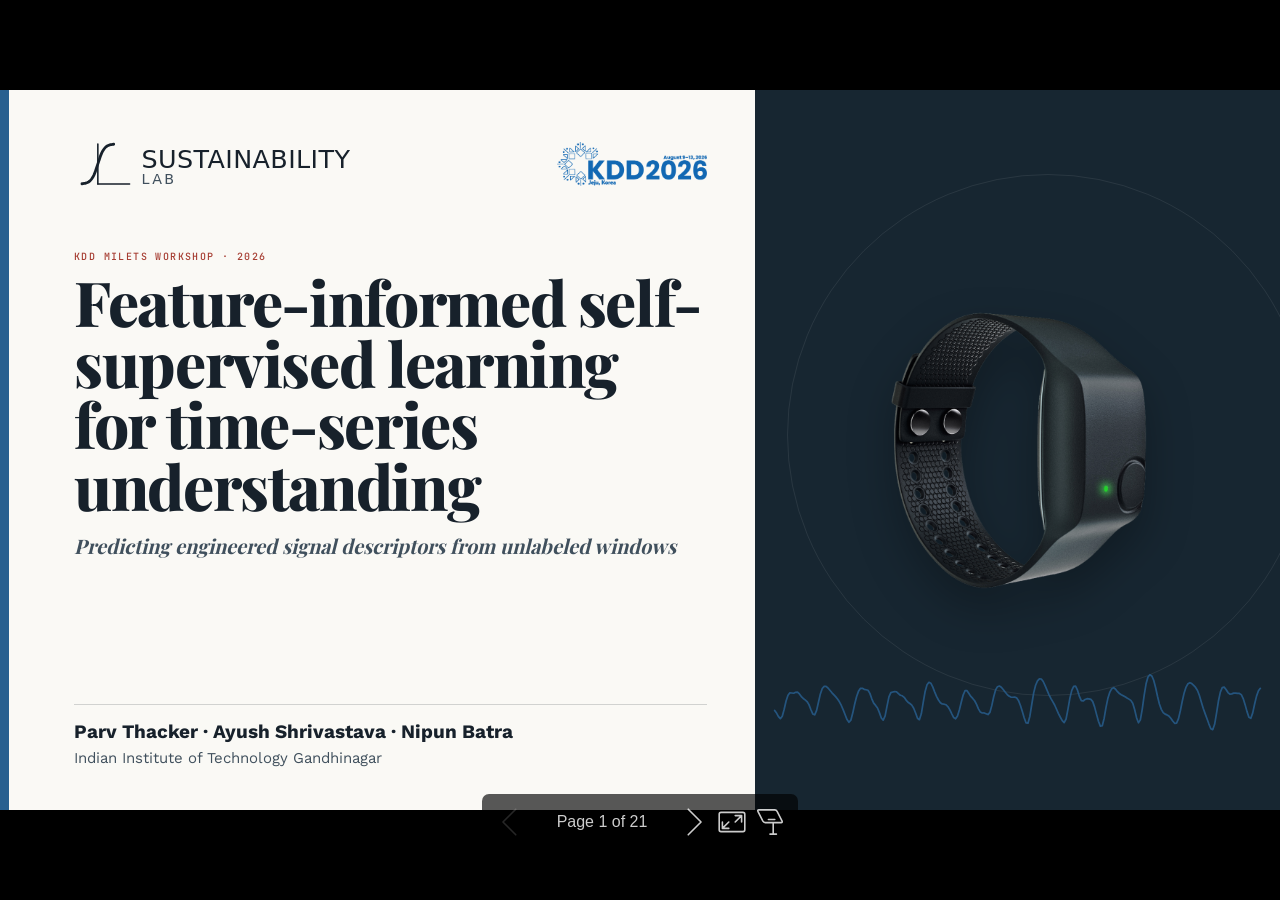
==== commit 6585f4de: "Add progressive reveals and complete CV analogy" ====
--- a/presentation/index.html
+++ b/presentation/index.html
@@ -1,5 +1,5 @@
-<!DOCTYPE html><html lang="C"><head><title>Feature-Informed Self-Supervised Learning for Time Series Understanding</title><meta property="og:title" content="Feature-Informed Self-Supervised Learning for Time Series Understanding"><meta name="description" content="KDD MILETS 2026 workshop presentation"><meta property="og:description" content="KDD MILETS 2026 workshop presentation"><meta charset="UTF-8"><meta name="viewport" content="width=device-width,height=device-height,initial-scale=1.0"><meta name="apple-mobile-web-app-capable" content="yes"><meta http-equiv="X-UA-Compatible" content="ie=edge"><meta property="og:type" content="website"><meta name="twitter:card" content="summary"><style>@media screen{body[data-bespoke-view=""] .bespoke-marp-parent>.bespoke-marp-osc>button,body[data-bespoke-view=next] .bespoke-marp-parent>.bespoke-marp-osc>button,body[data-bespoke-view=presenter] .bespoke-marp-presenter-container .bespoke-marp-presenter-info-container button,body[data-bespoke-view=presenter] .bespoke-marp-presenter-container .bespoke-marp-presenter-note-container button{appearance:none;background-color:initial;border:0;color:inherit;cursor:pointer;font-size:inherit;opacity:.8;outline:none;padding:0;transition:opacity .2s linear;-webkit-tap-highlight-color:transparent}body[data-bespoke-view=""] .bespoke-marp-parent>.bespoke-marp-osc>button:disabled,body[data-bespoke-view=next] .bespoke-marp-parent>.bespoke-marp-osc>button:disabled,body[data-bespoke-view=presenter] .bespoke-marp-presenter-container .bespoke-marp-presenter-info-container button:disabled,body[data-bespoke-view=presenter] .bespoke-marp-presenter-container .bespoke-marp-presenter-note-container button:disabled{cursor:not-allowed;opacity:.15!important}body[data-bespoke-view=""] .bespoke-marp-parent>.bespoke-marp-osc>button:hover,body[data-bespoke-view=next] .bespoke-marp-parent>.bespoke-marp-osc>button:hover,body[data-bespoke-view=presenter] .bespoke-marp-presenter-container .bespoke-marp-presenter-info-container button:hover,body[data-bespoke-view=presenter] .bespoke-marp-presenter-container .bespoke-marp-presenter-note-container button:hover{opacity:1}body[data-bespoke-view=""] .bespoke-marp-parent>.bespoke-marp-osc>button:hover:active,body[data-bespoke-view=next] .bespoke-marp-parent>.bespoke-marp-osc>button:hover:active,body[data-bespoke-view=presenter] .bespoke-marp-presenter-container .bespoke-marp-presenter-info-container button:hover:active,body[data-bespoke-view=presenter] .bespoke-marp-presenter-container .bespoke-marp-presenter-note-container button:hover:active{opacity:.6}body[data-bespoke-view=""] .bespoke-marp-parent>.bespoke-marp-osc>button:hover:not(:disabled),body[data-bespoke-view=next] .bespoke-marp-parent>.bespoke-marp-osc>button:hover:not(:disabled),body[data-bespoke-view=presenter] .bespoke-marp-presenter-container .bespoke-marp-presenter-info-container button:hover:not(:disabled),body[data-bespoke-view=presenter] .bespoke-marp-presenter-container .bespoke-marp-presenter-note-container button:hover:not(:disabled){transition:none}body[data-bespoke-view=""] .bespoke-marp-parent>.bespoke-marp-osc>button[data-bespoke-marp-osc=prev],body[data-bespoke-view=next] .bespoke-marp-parent>.bespoke-marp-osc>button[data-bespoke-marp-osc=prev],body[data-bespoke-view=presenter] .bespoke-marp-presenter-container .bespoke-marp-presenter-info-container button.bespoke-marp-presenter-info-page-prev{background:#0000 url("[data-uri]") no-repeat 50%;background-size:contain;overflow:hidden;text-indent:100%;white-space:nowrap}body[data-bespoke-view=""] .bespoke-marp-parent>.bespoke-marp-osc>button[data-bespoke-marp-osc=next],body[data-bespoke-view=next] .bespoke-marp-parent>.bespoke-marp-osc>button[data-bespoke-marp-osc=next],body[data-bespoke-view=presenter] .bespoke-marp-presenter-container .bespoke-marp-presenter-info-container button.bespoke-marp-presenter-info-page-next{background:#0000 url("[data-uri]") no-repeat 50%;background-size:contain;overflow:hidden;text-indent:100%;white-space:nowrap}body[data-bespoke-view=""] .bespoke-marp-parent>.bespoke-marp-osc>button[data-bespoke-marp-osc=fullscreen],body[data-bespoke-view=next] .bespoke-marp-parent>.bespoke-marp-osc>button[data-bespoke-marp-osc=fullscreen]{background:#0000 url("[data-uri]") no-repeat 50%;background-size:contain;overflow:hidden;text-indent:100%;white-space:nowrap}body[data-bespoke-view=""] .bespoke-marp-parent>.bespoke-marp-osc>button.exit[data-bespoke-marp-osc=fullscreen],body[data-bespoke-view=next] .bespoke-marp-parent>.bespoke-marp-osc>button.exit[data-bespoke-marp-osc=fullscreen]{background-image:url("[data-uri]")}body[data-bespoke-view=""] .bespoke-marp-parent>.bespoke-marp-osc>button[data-bespoke-marp-osc=presenter],body[data-bespoke-view=next] .bespoke-marp-parent>.bespoke-marp-osc>button[data-bespoke-marp-osc=presenter]{background:#0000 url("[data-uri]") no-repeat 50%;background-size:contain;overflow:hidden;text-indent:100%;white-space:nowrap}body[data-bespoke-view=presenter] .bespoke-marp-presenter-container .bespoke-marp-presenter-note-container button.bespoke-marp-presenter-note-bigger{background:#0000 url("[data-uri]") no-repeat 50%;background-size:contain;overflow:hidden;text-indent:100%;white-space:nowrap}body[data-bespoke-view=presenter] .bespoke-marp-presenter-container .bespoke-marp-presenter-note-container button.bespoke-marp-presenter-note-smaller{background:#0000 url("[data-uri]") no-repeat 50%;background-size:contain;overflow:hidden;text-indent:100%;white-space:nowrap}}@keyframes __bespoke_marp_transition_reduced_outgoing__{0%{opacity:1}to{opacity:0}}@keyframes __bespoke_marp_transition_reduced_incoming__{0%{mix-blend-mode:plus-lighter;opacity:0}to{mix-blend-mode:plus-lighter;opacity:1}}.bespoke-marp-note,.bespoke-marp-osc,.bespoke-progress-parent{display:none;transition:none}@media screen{::view-transition-group(*){animation-duration:var(--marp-bespoke-transition-animation-duration,.5s);animation-timing-function:ease}::view-transition-new(*),::view-transition-old(*){animation-delay:0s;animation-direction:var(--marp-bespoke-transition-animation-direction,normal);animation-duration:var(--marp-bespoke-transition-animation-duration,.5s);animation-fill-mode:both;animation-name:var(--marp-bespoke-transition-animation-name,var(--marp-bespoke-transition-animation-name-fallback,__bespoke_marp_transition_no_animation__));mix-blend-mode:normal}::view-transition-old(*){--marp-bespoke-transition-animation-name-fallback:__bespoke_marp_transition_reduced_outgoing__;animation-timing-function:ease}::view-transition-new(*){--marp-bespoke-transition-animation-name-fallback:__bespoke_marp_transition_reduced_incoming__;animation-timing-function:ease}::view-transition-new(root),::view-transition-old(root){animation-timing-function:linear}::view-transition-new(__bespoke_marp_transition_osc__),::view-transition-old(__bespoke_marp_transition_osc__){animation-duration:0s!important;animation-name:__bespoke_marp_transition_osc__!important}::view-transition-new(__bespoke_marp_transition_osc__){opacity:0!important}.bespoke-marp-transition-warming-up::view-transition-group(*),.bespoke-marp-transition-warming-up::view-transition-new(*),.bespoke-marp-transition-warming-up::view-transition-old(*){animation-play-state:paused!important}body,html{height:100%;margin:0}body{background:#000;overflow:hidden}svg.bespoke-marp-slide{content-visibility:hidden;opacity:0;pointer-events:none;z-index:-1}svg.bespoke-marp-slide:not(.bespoke-marp-active) *{view-transition-name:none!important}svg.bespoke-marp-slide.bespoke-marp-active{content-visibility:visible;opacity:1;pointer-events:auto;z-index:0}svg.bespoke-marp-slide.bespoke-marp-active.bespoke-marp-active-ready *{animation-name:__bespoke_marp__!important}@supports not (content-visibility:hidden){svg.bespoke-marp-slide[data-bespoke-marp-load=hideable]{display:none}svg.bespoke-marp-slide[data-bespoke-marp-load=hideable].bespoke-marp-active{display:block}}}@media screen and (prefers-reduced-motion:reduce){svg.bespoke-marp-slide *{view-transition-name:none!important}}@media screen{[data-bespoke-marp-fragment=inactive]{visibility:hidden}body[data-bespoke-view=""] .bespoke-marp-parent,body[data-bespoke-view=next] .bespoke-marp-parent{inset:0;position:absolute}body[data-bespoke-view=""] .bespoke-marp-parent>.bespoke-marp-osc,body[data-bespoke-view=next] .bespoke-marp-parent>.bespoke-marp-osc{background:#000000a6;border-radius:7px;bottom:50px;color:#fff;contain:paint;display:block;font-family:Helvetica,Arial,sans-serif;font-size:16px;left:50%;line-height:0;opacity:1;padding:12px;position:absolute;touch-action:manipulation;transform:translateX(-50%);transition:opacity .2s linear;-webkit-user-select:none;user-select:none;white-space:nowrap;will-change:transform;z-index:1;view-transition-name:__bespoke_marp_transition_osc__}body[data-bespoke-view=""] .bespoke-marp-parent>.bespoke-marp-osc>*,body[data-bespoke-view=next] .bespoke-marp-parent>.bespoke-marp-osc>*{margin-left:6px}body[data-bespoke-view=""] .bespoke-marp-parent>.bespoke-marp-osc>:first-child,body[data-bespoke-view=next] .bespoke-marp-parent>.bespoke-marp-osc>:first-child{margin-left:0}body[data-bespoke-view=""] .bespoke-marp-parent>.bespoke-marp-osc>span,body[data-bespoke-view=next] .bespoke-marp-parent>.bespoke-marp-osc>span{opacity:.8}body[data-bespoke-view=""] .bespoke-marp-parent>.bespoke-marp-osc>span[data-bespoke-marp-osc=page],body[data-bespoke-view=next] .bespoke-marp-parent>.bespoke-marp-osc>span[data-bespoke-marp-osc=page]{display:inline-block;min-width:140px;text-align:center}body[data-bespoke-view=""] .bespoke-marp-parent>.bespoke-marp-osc>button[data-bespoke-marp-osc=fullscreen],body[data-bespoke-view=""] .bespoke-marp-parent>.bespoke-marp-osc>button[data-bespoke-marp-osc=next],body[data-bespoke-view=""] .bespoke-marp-parent>.bespoke-marp-osc>button[data-bespoke-marp-osc=presenter],body[data-bespoke-view=""] .bespoke-marp-parent>.bespoke-marp-osc>button[data-bespoke-marp-osc=prev],body[data-bespoke-view=next] .bespoke-marp-parent>.bespoke-marp-osc>button[data-bespoke-marp-osc=fullscreen],body[data-bespoke-view=next] .bespoke-marp-parent>.bespoke-marp-osc>button[data-bespoke-marp-osc=next],body[data-bespoke-view=next] .bespoke-marp-parent>.bespoke-marp-osc>button[data-bespoke-marp-osc=presenter],body[data-bespoke-view=next] .bespoke-marp-parent>.bespoke-marp-osc>button[data-bespoke-marp-osc=prev]{height:32px;line-height:32px;width:32px}body[data-bespoke-view=""] .bespoke-marp-parent.bespoke-marp-inactive,body[data-bespoke-view=next] .bespoke-marp-parent.bespoke-marp-inactive{cursor:none}body[data-bespoke-view=""] .bespoke-marp-parent.bespoke-marp-inactive>.bespoke-marp-osc,body[data-bespoke-view=next] .bespoke-marp-parent.bespoke-marp-inactive>.bespoke-marp-osc{opacity:0;pointer-events:none}body[data-bespoke-view=""] svg.bespoke-marp-slide,body[data-bespoke-view=next] svg.bespoke-marp-slide{height:100%;left:0;position:absolute;top:0;width:100%}body[data-bespoke-view=""] .bespoke-progress-parent{background:#222;display:flex;height:5px;width:100%}body[data-bespoke-view=""] .bespoke-progress-parent+.bespoke-marp-parent{top:5px}body[data-bespoke-view=""] .bespoke-progress-parent .bespoke-progress-bar{background:#0288d1;flex:0 0 0;transition:flex-basis .2s cubic-bezier(0,1,1,1)}body[data-bespoke-view=next]{background:#0000}body[data-bespoke-view=presenter]{background:#161616}body[data-bespoke-view=presenter] .bespoke-marp-presenter-container{display:grid;font-family:Helvetica,Arial,sans-serif;grid-template:"current dragbar next" minmax(140px,1fr) "current dragbar note" 2fr "info    dragbar note" 3em;grid-template-columns:minmax(3px,var(--bespoke-marp-presenter-split-ratio,66%)) 0 minmax(3px,1fr);height:100%;left:0;position:absolute;top:0;width:100%}body[data-bespoke-view=presenter] .bespoke-marp-presenter-container .bespoke-marp-parent{grid-area:current;overflow:hidden;position:relative}body[data-bespoke-view=presenter] .bespoke-marp-presenter-container .bespoke-marp-parent svg.bespoke-marp-slide{height:calc(100% - 40px);left:20px;pointer-events:none;position:absolute;top:20px;-webkit-user-select:none;user-select:none;width:calc(100% - 40px)}body[data-bespoke-view=presenter] .bespoke-marp-presenter-container .bespoke-marp-parent svg.bespoke-marp-slide.bespoke-marp-active{filter:drop-shadow(0 3px 10px rgba(0,0,0,.5))}body[data-bespoke-view=presenter] .bespoke-marp-presenter-container .bespoke-marp-presenter-dragbar-container{background:#0288d1;cursor:col-resize;grid-area:dragbar;margin-left:-3px;opacity:0;position:relative;transition:opacity .4s linear .1s;width:6px;z-index:10}body[data-bespoke-view=presenter] .bespoke-marp-presenter-container .bespoke-marp-presenter-dragbar-container:hover{opacity:1}body[data-bespoke-view=presenter] .bespoke-marp-presenter-container .bespoke-marp-presenter-dragbar-container.active{opacity:1;transition-delay:0s}body[data-bespoke-view=presenter] .bespoke-marp-presenter-container .bespoke-marp-presenter-next-container{background:#222;cursor:pointer;display:none;grid-area:next;overflow:hidden;position:relative}body[data-bespoke-view=presenter] .bespoke-marp-presenter-container .bespoke-marp-presenter-next-container.active{display:block}body[data-bespoke-view=presenter] .bespoke-marp-presenter-container .bespoke-marp-presenter-next-container iframe.bespoke-marp-presenter-next{background:#0000;border:0;display:block;filter:drop-shadow(0 3px 10px rgba(0,0,0,.5));height:calc(100% - 40px);left:20px;pointer-events:none;position:absolute;top:20px;-webkit-user-select:none;user-select:none;width:calc(100% - 40px)}body[data-bespoke-view=presenter] .bespoke-marp-presenter-container .bespoke-marp-presenter-note-container{background:#222;color:#eee;grid-area:note;position:relative;z-index:1}body[data-bespoke-view=presenter] .bespoke-marp-presenter-container .bespoke-marp-presenter-note-container button{height:1.5em;line-height:1.5em;width:1.5em}body[data-bespoke-view=presenter] .bespoke-marp-presenter-container .bespoke-marp-presenter-note-container .bespoke-marp-presenter-note-wrapper{display:block;inset:0;position:absolute}body[data-bespoke-view=presenter] .bespoke-marp-presenter-container .bespoke-marp-presenter-note-container .bespoke-marp-presenter-note-buttons{background:#000000a6;border-radius:4px;bottom:0;display:flex;gap:4px;margin:12px;opacity:0;padding:6px;pointer-events:none;position:absolute;right:0;transition:opacity .2s linear}body[data-bespoke-view=presenter] .bespoke-marp-presenter-container .bespoke-marp-presenter-note-container .bespoke-marp-presenter-note-buttons:focus-within,body[data-bespoke-view=presenter] .bespoke-marp-presenter-container .bespoke-marp-presenter-note-container .bespoke-marp-presenter-note-wrapper:focus-within+.bespoke-marp-presenter-note-buttons,body[data-bespoke-view=presenter] .bespoke-marp-presenter-container .bespoke-marp-presenter-note-container:hover .bespoke-marp-presenter-note-buttons{opacity:1;pointer-events:auto}body[data-bespoke-view=presenter] .bespoke-marp-presenter-container .bespoke-marp-presenter-note-container .bespoke-marp-note{box-sizing:border-box;font-size:calc(1.1em*var(--bespoke-marp-note-font-scale, 1));height:calc(100% - 40px);margin:20px;overflow:auto;padding-right:3px;white-space:pre-wrap;width:calc(100% - 40px);word-wrap:break-word;scrollbar-color:#eeeeee80 #0000;scrollbar-width:thin}body[data-bespoke-view=presenter] .bespoke-marp-presenter-container .bespoke-marp-presenter-note-container .bespoke-marp-note::-webkit-scrollbar{width:6px}body[data-bespoke-view=presenter] .bespoke-marp-presenter-container .bespoke-marp-presenter-note-container .bespoke-marp-note::-webkit-scrollbar-track{background:#0000}body[data-bespoke-view=presenter] .bespoke-marp-presenter-container .bespoke-marp-presenter-note-container .bespoke-marp-note::-webkit-scrollbar-thumb{background:#eeeeee80;border-radius:6px}body[data-bespoke-view=presenter] .bespoke-marp-presenter-container .bespoke-marp-presenter-note-container .bespoke-marp-note:empty{pointer-events:none}body[data-bespoke-view=presenter] .bespoke-marp-presenter-container .bespoke-marp-presenter-note-container .bespoke-marp-note.active{display:block}body[data-bespoke-view=presenter] .bespoke-marp-presenter-container .bespoke-marp-presenter-note-container .bespoke-marp-note p:first-child{margin-top:0}body[data-bespoke-view=presenter] .bespoke-marp-presenter-container .bespoke-marp-presenter-note-container .bespoke-marp-note p:last-child{margin-bottom:0}body[data-bespoke-view=presenter] .bespoke-marp-presenter-container .bespoke-marp-presenter-info-container{align-items:center;box-sizing:border-box;color:#eee;display:flex;flex-wrap:nowrap;grid-area:info;justify-content:center;overflow:hidden;padding:0 10px}body[data-bespoke-view=presenter] .bespoke-marp-presenter-container .bespoke-marp-presenter-info-container .bespoke-marp-presenter-info-page,body[data-bespoke-view=presenter] .bespoke-marp-presenter-container .bespoke-marp-presenter-info-container .bespoke-marp-presenter-info-time,body[data-bespoke-view=presenter] .bespoke-marp-presenter-container .bespoke-marp-presenter-info-container .bespoke-marp-presenter-info-timer{box-sizing:border-box;display:block;padding:0 10px;white-space:nowrap;width:100%}body[data-bespoke-view=presenter] .bespoke-marp-presenter-container .bespoke-marp-presenter-info-container button{height:1.5em;line-height:1.5em;width:1.5em}body[data-bespoke-view=presenter] .bespoke-marp-presenter-container .bespoke-marp-presenter-info-container .bespoke-marp-presenter-info-page{order:2;text-align:center}body[data-bespoke-view=presenter] .bespoke-marp-presenter-container .bespoke-marp-presenter-info-container .bespoke-marp-presenter-info-page .bespoke-marp-presenter-info-page-text{display:inline-block;min-width:120px;text-align:center}body[data-bespoke-view=presenter] .bespoke-marp-presenter-container .bespoke-marp-presenter-info-container .bespoke-marp-presenter-info-time{color:#999;order:1;text-align:left}body[data-bespoke-view=presenter] .bespoke-marp-presenter-container .bespoke-marp-presenter-info-container .bespoke-marp-presenter-info-timer{color:#999;order:3;text-align:right}body[data-bespoke-view=presenter] .bespoke-marp-presenter-container .bespoke-marp-presenter-info-container .bespoke-marp-presenter-info-timer:hover{cursor:pointer}}@media print{.bespoke-marp-presenter-info-container,.bespoke-marp-presenter-next-container,.bespoke-marp-presenter-note-container{display:none}}</style><style>div#\:\$p > svg > foreignObject > section{width:1280px;height:720px;box-sizing:border-box;overflow:hidden;position:relative;scroll-snap-align:center center;-webkit-text-size-adjust:100%;text-size-adjust:100%}div#\:\$p > svg > foreignObject > section::after{bottom:0;content:attr(data-marpit-pagination);padding:inherit;pointer-events:none;position:absolute;right:0}div#\:\$p > svg > foreignObject > section:not([data-marpit-pagination])::after{display:none}div#\:\$p > svg > foreignObject > section :where(:is(h1, marp-h1)){font-size:2em;margin-block:0.67em}div#\:\$p > svg > foreignObject > section section:where(:is(h1, marp-h1)){--marpit-root-font-size: 2em}div#\:\$p > svg > foreignObject > section video::-webkit-media-controls{will-change:transform}@page {size:1280px 720px;margin:0}@media print{html, body{background-color:#fff;margin:0;page-break-inside:avoid;break-inside:avoid-page}div#\:\$p > svg > foreignObject > section{page-break-before:always;break-before:page}div#\:\$p > svg > foreignObject > section, div#\:\$p > svg > foreignObject > section *{-webkit-print-color-adjust:exact!important;animation-delay:0s!important;animation-duration:0s!important;color-adjust:exact!important;print-color-adjust:exact!important;transition:none!important}div#\:\$p > svg[data-marpit-svg]{display:block;height:100vh;width:100vw}}div#\:\$p > svg > foreignObject > :where(section){container-type:size}div#\:\$p > svg > foreignObject > section img[data-marp-twemoji]{background:transparent;height:1em;margin:0 .05em 0 .1em;vertical-align:-.1em;width:1em}@font-face {font-family:"Playfair Display";font-weight:700;src:url("fonts/playfair-700.ttf")}@font-face {font-family:"Playfair Display";font-weight:800;src:url("fonts/playfair-800.ttf")}@font-face {font-family:"Work Sans";font-weight:400;src:url("fonts/worksans-400.ttf")}@font-face {font-family:"Work Sans";font-weight:500;src:url("fonts/worksans-500.ttf")}@font-face {font-family:"Work Sans";font-weight:600;src:url("fonts/worksans-600.ttf")}@font-face {font-family:"Work Sans";font-weight:700;src:url("fonts/worksans-700.ttf")}@font-face {font-family:"JetBrains Mono";font-weight:400;src:url("fonts/jetbrains-400.ttf")}@font-face {font-family:"JetBrains Mono";font-weight:500;src:url("fonts/jetbrains-500.ttf")}div#\:\$p > svg > foreignObject > :where(section):not([\20 root]){--paper: #fbfaf6;--white: #ffffff;--ink: #17212b;--ink-2: #40505d;--muted: #6c7780;--line: #d7dde1;--line-2: #edf0f1;--brick: #a63d32;--blue: #285f8f;--teal: #26796f;--gold: #a36f24;--dark: #172631;--pale-blue: #eaf1f6;--pale-teal: #e9f2ef;--pale-brick: #f6ece9;--accent: var(--brick);}div#\:\$p > svg > foreignObject > section{width:1280px;height:720px;box-sizing:border-box;overflow:hidden;padding:38px 62px 63px;background:var(--paper);color:var(--ink);font-family:"Work Sans", "Avenir Next", "Helvetica Neue", Arial, sans-serif;font-size:20px;line-height:1.35;display:flex;flex-direction:column;justify-content:flex-start}div#\:\$p > svg > foreignObject > section{--marpit-root-font-size: 20px}div#\:\$p > svg > foreignObject > section::after{right:26px;bottom:12px;color:var(--muted);font-family:"JetBrains Mono", monospace;font-size:9px}div#\:\$p > svg > foreignObject > section::after{--marpit-root-font-size: 9px}div#\:\$p > svg > foreignObject > section footer{position:absolute;left:62px;bottom:13px;color:var(--muted);font-family:"JetBrains Mono", monospace;font-size:9px;line-height:1;letter-spacing:.02em}div#\:\$p > svg > foreignObject > section :is(h1, marp-h1), div#\:\$p > svg > foreignObject > section :is(h2, marp-h2), div#\:\$p > svg > foreignObject > section :is(h3, marp-h3), div#\:\$p > svg > foreignObject > section p{margin:0}div#\:\$p > svg > foreignObject > section :is(h1, marp-h1), div#\:\$p > svg > foreignObject > section :is(h2, marp-h2){color:var(--ink);font-family:"Playfair Display", Georgia, serif;letter-spacing:-.022em}div#\:\$p > svg > foreignObject > section :is(h1, marp-h1){font-size:62px;line-height:.99;font-weight:800}div#\:\$p > svg > foreignObject > section :is(h2, marp-h2){font-size:38px;line-height:1.06;font-weight:800;margin-bottom:18px;max-width:1150px}div#\:\$p > svg > foreignObject > section :is(h3, marp-h3){color:var(--ink);font-size:18px;line-height:1.25;font-weight:700}div#\:\$p > svg > foreignObject > section strong{color:var(--ink);font-weight:700}div#\:\$p > svg > foreignObject > section em{color:var(--accent);font-style:normal;font-weight:650}div#\:\$p > svg > foreignObject > section img{display:block;max-width:100%}div#\:\$p > svg > foreignObject > section .kicker{margin-bottom:7px;color:var(--accent);font-family:"JetBrains Mono", monospace;font-size:10px;font-weight:500;letter-spacing:.14em;text-transform:uppercase}div#\:\$p > svg > foreignObject > section section.kicker{--marpit-root-font-size: 10px}div#\:\$p > svg > foreignObject > section .source{position:absolute;left:62px;right:58px;bottom:31px;color:var(--muted);font-family:"JetBrains Mono", monospace;font-size:8px;line-height:1.25}div#\:\$p > svg > foreignObject > section section.source{--marpit-root-font-size: 8px}div#\:\$p > svg > foreignObject > section .body{flex:1;min-height:0;display:flex;flex-direction:column;justify-content:center}div#\:\$p > svg > foreignObject > section .body.top{justify-content:flex-start}div#\:\$p > svg > foreignObject > section .lede{color:var(--ink-2);font-family:"Playfair Display", Georgia, serif;font-size:26px;line-height:1.32}div#\:\$p > svg > foreignObject > section section.lede{--marpit-root-font-size: 26px}div#\:\$p > svg > foreignObject > section .mono{font-family:"JetBrains Mono", monospace}div#\:\$p > svg > foreignObject > section .small{color:var(--muted);font-size:13px;line-height:1.4}div#\:\$p > svg > foreignObject > section section.small{--marpit-root-font-size: 13px}div#\:\$p > svg > foreignObject > section .note{color:var(--muted);font-size:12px;line-height:1.4}div#\:\$p > svg > foreignObject > section section.note{--marpit-root-font-size: 12px}div#\:\$p > svg > foreignObject > section .accent{color:var(--accent)}div#\:\$p > svg > foreignObject > section .blue{color:var(--blue)}div#\:\$p > svg > foreignObject > section .teal{color:var(--teal)}div#\:\$p > svg > foreignObject > section .brick{color:var(--brick)}div#\:\$p > svg > foreignObject > section .takeaway{margin-top:12px;padding:8px 12px 8px 14px;border-left:3px solid var(--accent);background:rgba(255,255,255,.75);color:var(--ink-2);font-size:14px;line-height:1.35}div#\:\$p > svg > foreignObject > section section.takeaway{--marpit-root-font-size: 14px}div#\:\$p > svg > foreignObject > section.title-slide{position:relative;isolation:isolate;padding:0;display:grid;grid-template-columns:59% 41%;background:#faf9f5}div#\:\$p > svg > foreignObject > section.title-slide::before{content:"";position:absolute;inset:0 auto 0 0;width:9px;background:var(--blue);z-index:3}div#\:\$p > svg > foreignObject > section .title-copy{padding:46px 48px 42px 74px;display:flex;flex-direction:column;min-width:0}div#\:\$p > svg > foreignObject > section .title-brand-row{display:flex;align-items:center;justify-content:space-between;gap:26px}div#\:\$p > svg > foreignObject > section .title-lab-logo{width:278px;height:56px;object-fit:contain;object-position:left center}div#\:\$p > svg > foreignObject > section .title-kdd-logo{width:150px;height:auto}div#\:\$p > svg > foreignObject > section .title-copy .kicker{margin-top:58px}div#\:\$p > svg > foreignObject > section .title-slide :is(h1, marp-h1){max-width:690px;font-size:49px;line-height:1.01}div#\:\$p > svg > foreignObject > section .title-subtitle{margin-top:17px;max-width:650px;color:var(--ink-2);font-family:"Playfair Display", Georgia, serif;font-size:20px;font-style:italic;line-height:1.28}div#\:\$p > svg > foreignObject > section section.title-subtitle{--marpit-root-font-size: 20px}div#\:\$p > svg > foreignObject > section .title-meta{margin-top:auto;padding-top:16px;border-top:1px solid rgba(23,33,43,.18)}div#\:\$p > svg > foreignObject > section .title-authors{color:var(--ink);font-size:19px;font-weight:700;line-height:1.2}div#\:\$p > svg > foreignObject > section section.title-authors{--marpit-root-font-size: 19px}div#\:\$p > svg > foreignObject > section .title-affiliation{margin-top:5px;color:var(--ink-2);font-size:15px;line-height:1.25}div#\:\$p > svg > foreignObject > section section.title-affiliation{--marpit-root-font-size: 15px}div#\:\$p > svg > foreignObject > section .title-hero{position:relative;overflow:hidden;background:var(--dark);display:flex;align-items:center;justify-content:center}div#\:\$p > svg > foreignObject > section .title-hero::before{content:"";position:absolute;width:520px;height:520px;border:1px solid rgba(255,255,255,.08);border-radius:50%;top:84px;left:32px}div#\:\$p > svg > foreignObject > section .title-device{position:relative;z-index:2;width:302px;filter:drop-shadow(0 20px 22px rgba(0,0,0,.28))}div#\:\$p > svg > foreignObject > section .title-wave{position:absolute;z-index:1;left:18px;right:18px;bottom:72px;width:calc(100% - 36px);opacity:.82}div#\:\$p > svg > foreignObject > section .title-hero-label{position:absolute;z-index:2;left:40px;top:44px;color:#d5dfe4;font-family:"JetBrains Mono";font-size:10px;line-height:1.45;letter-spacing:.08em;text-transform:uppercase}div#\:\$p > svg > foreignObject > section section.title-hero-label{--marpit-root-font-size: 10px}div#\:\$p > svg > foreignObject > section.title-slide footer, div#\:\$p > svg > foreignObject > section.title-slide::after{display:none}div#\:\$p > svg > foreignObject > section .evidence-lanes{display:grid;grid-template-columns:1fr 1fr;gap:28px;min-height:0}div#\:\$p > svg > foreignObject > section .evidence-lane{min-width:0;padding-top:10px;border-top:4px solid var(--blue)}div#\:\$p > svg > foreignObject > section .evidence-lane.hhar{border-top-color:var(--teal)}div#\:\$p > svg > foreignObject > section .evidence-lane .lane-head{display:flex;align-items:baseline;justify-content:space-between;gap:14px;margin-bottom:11px}div#\:\$p > svg > foreignObject > section .evidence-lane .lane-name{font-family:"Playfair Display", Georgia, serif;font-size:24px;font-weight:800}div#\:\$p > svg > foreignObject > section .evidence-lane div#\:\$p > svg > foreignObject > section section.lane-name{--marpit-root-font-size: 24px}div#\:\$p > svg > foreignObject > section .evidence-lane .lane-task{color:var(--muted);font-family:"JetBrains Mono";font-size:9px;text-transform:uppercase;letter-spacing:.08em}div#\:\$p > svg > foreignObject > section .evidence-lane div#\:\$p > svg > foreignObject > section section.lane-task{--marpit-root-font-size: 9px}div#\:\$p > svg > foreignObject > section .real-plot-frame{height:270px;padding:10px;border:1px solid var(--line);background:var(--white);overflow:hidden;display:flex;align-items:center;justify-content:center}div#\:\$p > svg > foreignObject > section .real-plot-frame img{width:100%;height:100%;object-fit:contain}div#\:\$p > svg > foreignObject > section .real-plot-frame.acquisition-frame{position:relative;display:block;height:270px;padding:0;border:0;background:var(--dark);box-shadow:inset 0 0 0 1px rgba(23,33,43,.14)}div#\:\$p > svg > foreignObject > section .acquisition-frame > .acquisition-photo{position:absolute;inset:0;width:100%;height:100%;object-fit:cover}div#\:\$p > svg > foreignObject > section .ppg-acquisition > .acquisition-photo, div#\:\$p > svg > foreignObject > section .hhar-acquisition > .acquisition-photo{top:-60px;bottom:auto;height:calc(100% + 60px)}div#\:\$p > svg > foreignObject > section .ppg-acquisition > .acquisition-photo{object-position:58% 50%}div#\:\$p > svg > foreignObject > section .hhar-acquisition > .acquisition-photo{object-position:55% 50%}div#\:\$p > svg > foreignObject > section .acquisition-frame::after{content:"";position:absolute;inset:0;background:linear-gradient(180deg, rgba(23,33,43,0) 38%, rgba(23,33,43,.23) 100%);pointer-events:none}div#\:\$p > svg > foreignObject > section .acquisition-data-card{position:absolute;z-index:2;left:14px;right:14px;bottom:14px;height:108px;padding:10px 12px;overflow:hidden;background:rgba(250,249,245,.96);box-shadow:0 8px 20px rgba(23,33,43,.16)}div#\:\$p > svg > foreignObject > section .acquisition-data-head{display:flex;align-items:center;justify-content:space-between;gap:12px;height:14px;color:var(--muted);font-family:"JetBrains Mono";font-size:9px;font-weight:600;letter-spacing:.05em;white-space:nowrap}div#\:\$p > svg > foreignObject > section section.acquisition-data-head{--marpit-root-font-size: 9px}div#\:\$p > svg > foreignObject > section .acquisition-data-card .acquisition-ppg-trace{display:block;width:100%;height:68px;margin-top:5px;object-fit:fill}div#\:\$p > svg > foreignObject > section .hhar-mini-row{display:grid;grid-template-columns:68px minmax(0, 1fr);gap:9px;align-items:center;height:35px;color:var(--ink-2);font-family:"JetBrains Mono";font-size:8.5px;font-weight:600;letter-spacing:.055em}div#\:\$p > svg > foreignObject > section section.hhar-mini-row{--marpit-root-font-size: 8.5px}div#\:\$p > svg > foreignObject > section .hhar-mini-crop{position:relative;width:100%;height:29px;overflow:hidden;border-bottom:1px solid rgba(23,33,43,.14)}div#\:\$p > svg > foreignObject > section .hhar-mini-crop img{position:absolute;left:-101px;width:540px;max-width:none;height:auto;object-fit:initial}div#\:\$p > svg > foreignObject > section .hhar-mini-crop.standing img{top:-23px}div#\:\$p > svg > foreignObject > section .hhar-mini-crop.walking img{top:-74px}div#\:\$p > svg > foreignObject > section .hhar-context{width:100%;height:100%;display:grid;grid-template-columns:minmax(0, 34%) minmax(0, 66%);gap:12px;align-items:center;overflow:hidden}div#\:\$p > svg > foreignObject > section .hhar-context > img{min-width:0;min-height:0}div#\:\$p > svg > foreignObject > section .hhar-context .hhar-device{width:100%;height:100%;object-fit:cover;object-position:50% 48%}div#\:\$p > svg > foreignObject > section .hhar-context .hhar-trace{width:100%;height:auto;max-height:100%;object-fit:contain}div#\:\$p > svg > foreignObject > section .lane-copy{margin-top:12px;color:var(--ink-2);font-size:14px;line-height:1.4}div#\:\$p > svg > foreignObject > section section.lane-copy{--marpit-root-font-size: 14px}div#\:\$p > svg > foreignObject > section .lane-copy b{display:block;margin-bottom:3px}div#\:\$p > svg > foreignObject > section .vision-layout{display:grid;grid-template-columns:1.16fr .84fr;gap:28px;align-items:center;min-height:0}div#\:\$p > svg > foreignObject > section .vision-original{position:relative;height:410px;overflow:hidden;background:#d6d0c3}div#\:\$p > svg > foreignObject > section .vision-original img{width:100%;height:100%;object-fit:cover}div#\:\$p > svg > foreignObject > section .image-tag{position:absolute;left:16px;bottom:14px;padding:6px 9px;background:rgba(23,33,43,.84);color:white;font-family:"JetBrains Mono";font-size:9px;text-transform:uppercase;letter-spacing:.08em}div#\:\$p > svg > foreignObject > section section.image-tag{--marpit-root-font-size: 9px}div#\:\$p > svg > foreignObject > section .vision-views{display:grid;grid-template-columns:repeat(2, 1fr);gap:15px}div#\:\$p > svg > foreignObject > section .view-card{min-width:0}div#\:\$p > svg > foreignObject > section .view-card .photo{height:165px;overflow:hidden;background:#d6d0c3}div#\:\$p > svg > foreignObject > section .view-card .photo img{width:100%;height:100%;object-fit:cover}div#\:\$p > svg > foreignObject > section .view-card .photo.flip img{transform:scaleX(-1)}div#\:\$p > svg > foreignObject > section .view-card .photo.crop img{transform:scale(1.72);transform-origin:50% 35%}div#\:\$p > svg > foreignObject > section .view-card .photo.color img{filter:hue-rotate(105deg) saturate(1.7) contrast(1.05)}div#\:\$p > svg > foreignObject > section .view-card .label{margin-top:7px;color:var(--ink-2);font-family:"JetBrains Mono";font-size:10px;text-transform:uppercase;letter-spacing:.06em}div#\:\$p > svg > foreignObject > section .view-card div#\:\$p > svg > foreignObject > section section.label{--marpit-root-font-size: 10px}div#\:\$p > svg > foreignObject > section .view-card.claim{grid-column:1 / -1;padding:15px 17px;border-left:4px solid var(--teal);background:var(--white);color:var(--ink-2);font-size:16px}div#\:\$p > svg > foreignObject > section section.view-card.claim{--marpit-root-font-size: 16px}div#\:\$p > svg > foreignObject > section .order-sequence{display:grid;grid-template-columns:repeat(5, auto);justify-content:center;gap:11px;align-items:center;margin:2px 0 14px}div#\:\$p > svg > foreignObject > section .order-sequence :is(span, marp-span){color:var(--ink-2);font-family:"JetBrains Mono";font-size:10px;text-transform:uppercase;letter-spacing:.04em}div#\:\$p > svg > foreignObject > section .order-sequence i{color:var(--brick);font-style:normal}div#\:\$p > svg > foreignObject > section .order-grid{display:grid;grid-template-columns:1fr 1fr;gap:22px;min-height:0}div#\:\$p > svg > foreignObject > section .order-panel{position:relative;min-width:0}div#\:\$p > svg > foreignObject > section .order-panel .label{margin-bottom:7px;color:var(--muted);font-family:"JetBrains Mono";font-size:9px;text-transform:uppercase;letter-spacing:.1em}div#\:\$p > svg > foreignObject > section .order-panel div#\:\$p > svg > foreignObject > section section.label{--marpit-root-font-size: 9px}div#\:\$p > svg > foreignObject > section .order-panel img{width:100%;height:330px;object-fit:cover;object-position:center;border:1px solid #394c50;background:#3d4545}div#\:\$p > svg > foreignObject > section .order-panel.reversed{border-top:4px solid var(--brick);padding-top:8px}div#\:\$p > svg > foreignObject > section .order-panel.observed{border-top:4px solid var(--teal);padding-top:8px}div#\:\$p > svg > foreignObject > section.invariance-failure{padding:42px 62px 63px;background:var(--dark);color:#edf3f5}div#\:\$p > svg > foreignObject > section.invariance-failure :is(h2, marp-h2){max-width:1120px;margin-bottom:20px;color:#ffffff;font-size:36px;line-height:1.05}div#\:\$p > svg > foreignObject > section.invariance-failure .kicker{color:#e1b263}div#\:\$p > svg > foreignObject > section .invariance-layout{display:grid;grid-template-columns:1.12fr .88fr;gap:30px;align-items:stretch;min-height:0}div#\:\$p > svg > foreignObject > section .invariance-visual{position:relative;min-width:0;overflow:hidden;background:#f4efe6;border:1px solid rgba(255,255,255,.13)}div#\:\$p > svg > foreignObject > section .conceptual-label{padding:7px 12px 6px;border-bottom:1px solid var(--line);background:#fbfaf6;color:var(--brick);font-family:"JetBrains Mono";font-size:10.5px;font-weight:600;line-height:1.1;letter-spacing:.06em;text-transform:uppercase}div#\:\$p > svg > foreignObject > section section.conceptual-label{--marpit-root-font-size: 10.5px}div#\:\$p > svg > foreignObject > section .invariance-visual img{width:100%;height:292px;object-fit:cover;object-position:center}div#\:\$p > svg > foreignObject > section .invariance-captions{display:grid;grid-template-columns:1fr 1fr;min-height:52px;border-top:1px solid rgba(23,33,43,.16);background:#fbfaf6}div#\:\$p > svg > foreignObject > section .invariance-captions :is(span, marp-span){padding:10px 13px 9px;color:var(--ink-2);font-family:"JetBrains Mono";font-size:11px;font-weight:500;line-height:1.32;letter-spacing:.025em;text-transform:uppercase}div#\:\$p > svg > foreignObject > section .invariance-captions :is(span, marp-span) + :is(span, marp-span){border-left:1px solid var(--line);color:var(--brick)}div#\:\$p > svg > foreignObject > section .invariance-logic{display:grid;grid-template-rows:repeat(3, 1fr);min-width:0}div#\:\$p > svg > foreignObject > section .logic-step{padding:11px 0 10px 18px;border-top:1px solid rgba(255,255,255,.16)}div#\:\$p > svg > foreignObject > section .logic-step:first-child{border-top:4px solid #e1b263}div#\:\$p > svg > foreignObject > section .logic-step.failure{border-top-color:rgba(166,61,50,.75)}div#\:\$p > svg > foreignObject > section .logic-label{color:#e1b263;font-family:"JetBrains Mono";font-size:10.5px;font-weight:500;letter-spacing:.09em;text-transform:uppercase}div#\:\$p > svg > foreignObject > section section.logic-label{--marpit-root-font-size: 10.5px}div#\:\$p > svg > foreignObject > section .logic-step.failure .logic-label{color:#ee9187}div#\:\$p > svg > foreignObject > section .logic-equation{margin-top:3px;color:#ffffff;font-family:"Playfair Display", Georgia, serif;font-size:29px;font-weight:800;line-height:1;letter-spacing:-.02em}div#\:\$p > svg > foreignObject > section section.logic-equation{--marpit-root-font-size: 29px}div#\:\$p > svg > foreignObject > section .logic-step p{margin-top:5px;color:#c5d0d5;font-size:15px;line-height:1.28}div#\:\$p > svg > foreignObject > section .invariance-consequence{margin-top:14px;padding:9px 14px 10px;border-left:4px solid var(--brick);background:rgba(255,255,255,.07);color:#d9e1e4;font-size:14px;line-height:1.32}div#\:\$p > svg > foreignObject > section section.invariance-consequence{--marpit-root-font-size: 14px}div#\:\$p > svg > foreignObject > section .invariance-consequence b{color:#ffffff}div#\:\$p > svg > foreignObject > section.invariance-failure .source, div#\:\$p > svg > foreignObject > section.invariance-failure footer, div#\:\$p > svg > foreignObject > section.invariance-failure::after{color:#9dabb2}div#\:\$p > svg > foreignObject > section.downstream-augmentation :is(h2, marp-h2){margin-bottom:12px}div#\:\$p > svg > foreignObject > section .real-augmentation{width:100%;height:354px;object-fit:contain}div#\:\$p > svg > foreignObject > section .application-strip{display:grid;grid-template-columns:repeat(3, 1fr);gap:18px;margin-top:5px}div#\:\$p > svg > foreignObject > section .application-item{min-width:0;padding-top:8px;border-top:3px solid var(--blue)}div#\:\$p > svg > foreignObject > section .application-item:nth-child(2){border-top-color:var(--teal)}div#\:\$p > svg > foreignObject > section .application-item:nth-child(3){border-top-color:var(--brick)}div#\:\$p > svg > foreignObject > section .application-item b{display:block;color:var(--muted);font-family:"JetBrains Mono";font-size:10.5px;font-weight:600;text-transform:uppercase;letter-spacing:.055em}div#\:\$p > svg > foreignObject > section .application-item strong{display:block;margin-top:4px;color:var(--ink);font-size:15.5px;line-height:1.2}div#\:\$p > svg > foreignObject > section .application-item :is(span, marp-span){display:block;margin-top:4px;color:var(--ink-2);font-size:14px;line-height:1.24}div#\:\$p > svg > foreignObject > section .augmentation-rule{display:grid;grid-template-columns:112px 1fr;gap:12px;align-items:baseline;margin-top:10px;padding:8px 12px 9px;border-left:4px solid var(--brick);background:var(--white)}div#\:\$p > svg > foreignObject > section .augmentation-rule b{color:var(--brick);font-family:"JetBrains Mono";font-size:10.5px;text-transform:uppercase;letter-spacing:.06em}div#\:\$p > svg > foreignObject > section .augmentation-rule :is(span, marp-span){color:var(--ink-2);font-size:14.5px;line-height:1.24}div#\:\$p > svg > foreignObject > section .augmentation-rule i{color:var(--ink);font-family:"JetBrains Mono";font-size:13.5px;font-style:normal;font-weight:600}div#\:\$p > svg > foreignObject > section.concept-bridge{background:var(--dark);color:white;padding:52px 70px 60px}div#\:\$p > svg > foreignObject > section.concept-bridge :is(h1, marp-h1), div#\:\$p > svg > foreignObject > section.concept-bridge :is(h2, marp-h2){color:white}div#\:\$p > svg > foreignObject > section.concept-bridge .kicker{color:#e1b263}div#\:\$p > svg > foreignObject > section .bridge-layout{display:grid;grid-template-columns:.82fr 1.18fr;gap:38px;flex:1;align-items:center}div#\:\$p > svg > foreignObject > section .bridge-equation{color:white;font-family:"Playfair Display", Georgia, serif;font-size:72px;font-weight:800;line-height:1;letter-spacing:-.04em}div#\:\$p > svg > foreignObject > section section.bridge-equation{--marpit-root-font-size: 72px}div#\:\$p > svg > foreignObject > section .bridge-equation .arrow{color:#e1b263}div#\:\$p > svg > foreignObject > section .bridge-copy{margin-top:19px;color:#cbd5da;font-size:18px;line-height:1.45}div#\:\$p > svg > foreignObject > section section.bridge-copy{--marpit-root-font-size: 18px}div#\:\$p > svg > foreignObject > section .bridge-points{display:grid;gap:12px}div#\:\$p > svg > foreignObject > section .bridge-point{display:grid;grid-template-columns:36px 1fr;gap:13px;align-items:start;padding:15px 0;border-top:1px solid rgba(255,255,255,.14)}div#\:\$p > svg > foreignObject > section .bridge-point .no{color:#e1b263;font-family:"JetBrains Mono";font-size:10px}div#\:\$p > svg > foreignObject > section .bridge-point div#\:\$p > svg > foreignObject > section section.no{--marpit-root-font-size: 10px}div#\:\$p > svg > foreignObject > section .bridge-point b{color:white;font-size:17px}div#\:\$p > svg > foreignObject > section .bridge-point :is(span, marp-span){display:block;margin-top:3px;color:#aebbc2;font-size:14px}div#\:\$p > svg > foreignObject > section.concept-bridge footer, div#\:\$p > svg > foreignObject > section.concept-bridge::after, div#\:\$p > svg > foreignObject > section.concept-bridge .source{color:#9dabb2}div#\:\$p > svg > foreignObject > section .feature-family-slide{padding:44px 62px 60px}div#\:\$p > svg > foreignObject > section .feature-family-slide :is(h2, marp-h2){margin-bottom:8px;font-size:36px}div#\:\$p > svg > foreignObject > section .family-overview{flex:1;min-height:0;display:flex;align-items:center;justify-content:center}div#\:\$p > svg > foreignObject > section .family-overview img{width:100%;height:455px;object-fit:contain}div#\:\$p > svg > foreignObject > section .family-method-note{display:grid;grid-template-columns:150px 1fr;gap:12px;align-items:baseline;margin-top:4px;padding:9px 13px 10px;border-left:4px solid #e1b263;background:rgba(255,255,255,.07)}div#\:\$p > svg > foreignObject > section .family-method-note b{color:#e1b263;font-family:"JetBrains Mono";font-size:10.5px;text-transform:uppercase;letter-spacing:.065em}div#\:\$p > svg > foreignObject > section .family-method-note :is(span, marp-span){color:#d5dfe4;font-size:14px;line-height:1.28}div#\:\$p > svg > foreignObject > section .feature-asset{width:100%;height:450px;object-fit:contain}div#\:\$p > svg > foreignObject > section .method-asset{width:100%;height:442px;object-fit:contain}div#\:\$p > svg > foreignObject > section .feature-footer{display:flex;justify-content:space-between;gap:28px;margin-top:7px;color:var(--muted);font-size:12px}div#\:\$p > svg > foreignObject > section section.feature-footer{--marpit-root-font-size: 12px}div#\:\$p > svg > foreignObject > section .feature-footer b{color:var(--teal)}div#\:\$p > svg > foreignObject > section.method-slide{padding:30px 62px 60px}div#\:\$p > svg > foreignObject > section.method-slide :is(h2, marp-h2){margin-bottom:5px;font-size:36px}div#\:\$p > svg > foreignObject > section.method-slide .body{flex:1;min-height:0}div#\:\$p > svg > foreignObject > section.method-slide .method-asset{width:100%;height:500px;object-fit:contain}div#\:\$p > svg > foreignObject > section.feature-worked{padding:30px 62px 60px}div#\:\$p > svg > foreignObject > section.feature-worked :is(h2, marp-h2){margin-bottom:5px;font-size:35px}div#\:\$p > svg > foreignObject > section .worked-example{flex:1;min-height:0}div#\:\$p > svg > foreignObject > section .worked-example-asset{width:100%;height:445px;object-fit:contain}div#\:\$p > svg > foreignObject > section .feature-evidence{display:grid;grid-template-columns:210px minmax(0, 1fr) 260px;gap:18px;align-items:center;min-height:72px;margin-top:1px;padding:8px 15px 9px 17px;border-left:5px solid var(--brick);background:var(--white)}div#\:\$p > svg > foreignObject > section .feature-evidence.temporal{border-left-color:var(--teal)}div#\:\$p > svg > foreignObject > section .feature-evidence.spectral{border-left-color:var(--blue)}div#\:\$p > svg > foreignObject > section .feature-evidence-label{color:var(--brick);font-family:"JetBrains Mono";font-size:16px;font-weight:600;letter-spacing:.035em;text-transform:uppercase}div#\:\$p > svg > foreignObject > section section.feature-evidence-label{--marpit-root-font-size: 16px}div#\:\$p > svg > foreignObject > section .feature-evidence.temporal .feature-evidence-label{color:var(--teal)}div#\:\$p > svg > foreignObject > section .feature-evidence.spectral .feature-evidence-label{color:var(--blue)}div#\:\$p > svg > foreignObject > section .feature-evidence-copy{min-width:0}div#\:\$p > svg > foreignObject > section .feature-evidence-copy b{display:block;color:var(--ink);font-size:17.5px;line-height:1.15}div#\:\$p > svg > foreignObject > section .feature-evidence-copy :is(span, marp-span){display:block;margin-top:3px;color:var(--ink-2);font-size:16.5px;line-height:1.18}div#\:\$p > svg > foreignObject > section .feature-evidence-task{min-width:0;padding-left:15px;border-left:1px solid var(--line)}div#\:\$p > svg > foreignObject > section .feature-evidence-task :is(span, marp-span){display:block;color:var(--muted);font-family:"JetBrains Mono";font-size:11.5px;letter-spacing:.045em;text-transform:uppercase}div#\:\$p > svg > foreignObject > section .feature-evidence-task b{display:block;margin-top:5px;color:var(--ink);font-size:16px;line-height:1.2}div#\:\$p > svg > foreignObject > section .dataset-grid{display:grid;grid-template-columns:1fr 1fr;gap:28px;min-height:0}div#\:\$p > svg > foreignObject > section .dataset-card{position:relative;min-width:0;height:422px;overflow:hidden;background:var(--white);border-top:5px solid var(--blue)}div#\:\$p > svg > foreignObject > section .dataset-card.hhar{border-top-color:var(--teal)}div#\:\$p > svg > foreignObject > section .dataset-head{padding:15px 18px 10px;display:flex;align-items:baseline;justify-content:space-between;border-bottom:1px solid var(--line)}div#\:\$p > svg > foreignObject > section .dataset-head :is(h3, marp-h3){font-family:"Playfair Display", Georgia, serif;font-size:25px}div#\:\$p > svg > foreignObject > section .dataset-head :is(span, marp-span){color:var(--muted);font-family:"JetBrains Mono";font-size:9px;text-transform:uppercase;letter-spacing:.08em}div#\:\$p > svg > foreignObject > section .dataset-visual{height:245px;padding:10px 18px;display:flex;align-items:center;justify-content:center;overflow:hidden}div#\:\$p > svg > foreignObject > section .dataset-visual.ppg{display:grid;grid-template-columns:150px 1fr;gap:10px}div#\:\$p > svg > foreignObject > section .dataset-visual.ppg .device{width:146px}div#\:\$p > svg > foreignObject > section .dataset-visual img{width:100%;max-height:100%;object-fit:contain}div#\:\$p > svg > foreignObject > section .dataset-visual.hhar-context .hhar-device{object-fit:contain;object-position:center}div#\:\$p > svg > foreignObject > section .dataset-metrics{display:grid;grid-template-columns:repeat(3, 1fr);border-top:1px solid var(--line)}div#\:\$p > svg > foreignObject > section .dataset-metric{padding:12px 14px;border-right:1px solid var(--line)}div#\:\$p > svg > foreignObject > section .dataset-metric:last-child{border-right:none}div#\:\$p > svg > foreignObject > section .dataset-metric b{display:block;font-family:"Playfair Display", Georgia, serif;font-size:20px}div#\:\$p > svg > foreignObject > section .dataset-metric :is(span, marp-span){display:block;margin-top:2px;color:var(--muted);font-size:10px;line-height:1.3}div#\:\$p > svg > foreignObject > section.experiment-grid-slide{padding:30px 62px 60px}div#\:\$p > svg > foreignObject > section.experiment-grid-slide :is(h2, marp-h2){margin-bottom:7px;font-size:35px}div#\:\$p > svg > foreignObject > section .experiment-grid-body{justify-content:flex-start}div#\:\$p > svg > foreignObject > section .experiment-inventory{display:grid;grid-template-columns:.86fr .92fr 1.36fr 1.86fr;min-height:350px;margin-top:3px}div#\:\$p > svg > foreignObject > section .experiment-factor{min-width:0;padding:0 18px;border-left:1px solid var(--line);border-top:4px solid var(--blue)}div#\:\$p > svg > foreignObject > section .experiment-factor:first-child{padding-left:0;border-left:none}div#\:\$p > svg > foreignObject > section .experiment-factor:last-child{padding-right:0}div#\:\$p > svg > foreignObject > section .experiment-factor.backbones{border-top-color:var(--teal)}div#\:\$p > svg > foreignObject > section .experiment-factor.methods{border-top-color:var(--brick)}div#\:\$p > svg > foreignObject > section .experiment-factor.settings{border-top-color:var(--gold)}div#\:\$p > svg > foreignObject > section .factor-head{min-height:70px;display:flex;align-items:center;gap:10px;border-bottom:1px solid var(--line)}div#\:\$p > svg > foreignObject > section .factor-count{color:var(--ink);font-family:"Playfair Display", Georgia, serif;font-size:43px;font-weight:800;line-height:.92}div#\:\$p > svg > foreignObject > section section.factor-count{--marpit-root-font-size: 43px}div#\:\$p > svg > foreignObject > section .experiment-factor.methods .factor-count{color:var(--brick)}div#\:\$p > svg > foreignObject > section .experiment-factor.settings .factor-count{color:var(--gold)}div#\:\$p > svg > foreignObject > section .factor-label{color:var(--ink);font-family:"JetBrains Mono", monospace;font-size:11.5px;font-weight:600;letter-spacing:.06em;line-height:1.15;text-transform:uppercase}div#\:\$p > svg > foreignObject > section section.factor-label{--marpit-root-font-size: 11.5px}div#\:\$p > svg > foreignObject > section .factor-sublabel{margin-top:3px;color:var(--muted);font-size:12px;line-height:1.2}div#\:\$p > svg > foreignObject > section section.factor-sublabel{--marpit-root-font-size: 12px}div#\:\$p > svg > foreignObject > section .task-entry{padding:17px 0 14px;border-bottom:1px solid var(--line-2)}div#\:\$p > svg > foreignObject > section .task-entry strong{display:block;font-size:18px;line-height:1.05}div#\:\$p > svg > foreignObject > section .task-entry :is(span, marp-span){display:block;margin-top:5px;color:var(--ink-2);font-size:13.5px;font-weight:600;line-height:1.2}div#\:\$p > svg > foreignObject > section .task-entry small{display:block;margin-top:5px;color:var(--muted);font-size:12.5px;line-height:1.25}div#\:\$p > svg > foreignObject > section .factor-list{margin:11px 0 0;padding:0;list-style:none}div#\:\$p > svg > foreignObject > section .factor-list li{padding:8px 0;border-bottom:1px solid var(--line-2);color:var(--ink);font-size:16px;font-weight:650;line-height:1.15}div#\:\$p > svg > foreignObject > section .method-family{padding:13px 0 11px}div#\:\$p > svg > foreignObject > section .method-family.feature-target{border-top:1px solid var(--line)}div#\:\$p > svg > foreignObject > section .family-label{color:var(--muted);font-family:"JetBrains Mono", monospace;font-size:11.5px;font-weight:600;letter-spacing:.05em;text-transform:uppercase}div#\:\$p > svg > foreignObject > section section.family-label{--marpit-root-font-size: 11.5px}div#\:\$p > svg > foreignObject > section .method-family.feature-target .family-label{color:var(--brick)}div#\:\$p > svg > foreignObject > section .method-list{display:grid;grid-template-columns:1.18fr .82fr;column-gap:12px;row-gap:7px;margin-top:9px}div#\:\$p > svg > foreignObject > section .method-list :is(span, marp-span){color:var(--ink);font-size:16px;font-weight:600;line-height:1.1}div#\:\$p > svg > foreignObject > section .method-family.feature-target .method-list :is(span, marp-span){color:var(--brick)}div#\:\$p > svg > foreignObject > section .config-group{padding:8px 0 7px;border-bottom:1px solid var(--line-2)}div#\:\$p > svg > foreignObject > section .config-title{display:flex;align-items:baseline;gap:8px}div#\:\$p > svg > foreignObject > section .config-title b{color:var(--gold);font-family:"Playfair Display", Georgia, serif;font-size:20px;line-height:1}div#\:\$p > svg > foreignObject > section .config-title :is(span, marp-span){color:var(--ink);font-family:"JetBrains Mono", monospace;font-size:12.5px;font-weight:600;letter-spacing:.04em;text-transform:uppercase}div#\:\$p > svg > foreignObject > section .config-group p{margin-top:3px;color:var(--ink-2);font-size:13.5px;font-weight:600;line-height:1.2}div#\:\$p > svg > foreignObject > section .config-group small{display:block;margin-top:3px;color:var(--muted);font-size:12.5px;line-height:1.2}div#\:\$p > svg > foreignObject > section .grouped-caveat{margin-top:8px;padding-left:9px;border-left:3px solid var(--gold);color:var(--ink-2);font-size:12.5px;font-weight:600;line-height:1.25}div#\:\$p > svg > foreignObject > section section.grouped-caveat{--marpit-root-font-size: 12.5px}div#\:\$p > svg > foreignObject > section .grid-synthesis{display:flex;align-items:baseline;justify-content:space-between;gap:24px;margin-top:8px;padding:10px 12px 9px;border-top:1px solid var(--line);background:var(--white)}div#\:\$p > svg > foreignObject > section .grid-equation{color:var(--ink-2);font-family:"Playfair Display", Georgia, serif;font-size:22px;font-weight:700;line-height:1.1;white-space:nowrap}div#\:\$p > svg > foreignObject > section section.grid-equation{--marpit-root-font-size: 22px}div#\:\$p > svg > foreignObject > section .grid-equation b{color:var(--teal)}div#\:\$p > svg > foreignObject > section .grid-equation strong{color:var(--blue);font-size:28px}div#\:\$p > svg > foreignObject > section .grid-denominator{color:var(--muted);font-family:"JetBrains Mono", monospace;font-size:11.5px;line-height:1.25;text-align:right}div#\:\$p > svg > foreignObject > section section.grid-denominator{--marpit-root-font-size: 11.5px}div#\:\$p > svg > foreignObject > section .grid-protocol{margin-top:8px;padding:8px 12px 9px;border-left:4px solid var(--brick);background:var(--white);color:var(--ink-2);font-size:14px;line-height:1.25}div#\:\$p > svg > foreignObject > section section.grid-protocol{--marpit-root-font-size: 14px}div#\:\$p > svg > foreignObject > section .grid-protocol b{color:var(--brick);font-family:"JetBrains Mono", monospace;font-size:11.5px;letter-spacing:.04em;text-transform:uppercase}div#\:\$p > svg > foreignObject > section .eval-equation{display:grid;grid-template-columns:repeat(7, auto);justify-content:center;align-items:baseline;gap:16px;margin-top:6px}div#\:\$p > svg > foreignObject > section .eval-equation .n{color:var(--teal);font-family:"Playfair Display", Georgia, serif;font-size:45px;font-weight:800}div#\:\$p > svg > foreignObject > section .eval-equation div#\:\$p > svg > foreignObject > section section.n{--marpit-root-font-size: 45px}div#\:\$p > svg > foreignObject > section .eval-equation .n.methods{color:var(--brick)}div#\:\$p > svg > foreignObject > section .eval-equation .times{color:var(--muted);font-size:23px}div#\:\$p > svg > foreignObject > section .eval-equation div#\:\$p > svg > foreignObject > section section.times{--marpit-root-font-size: 23px}div#\:\$p > svg > foreignObject > section .eval-equation .lab{display:block;margin-top:2px;color:var(--muted);font-family:"JetBrains Mono";font-size:8px;text-align:center;text-transform:uppercase}div#\:\$p > svg > foreignObject > section .eval-equation div#\:\$p > svg > foreignObject > section section.lab{--marpit-root-font-size: 8px}div#\:\$p > svg > foreignObject > section .eval-total{margin:17px auto 0;color:var(--blue);font-family:"Playfair Display", Georgia, serif;font-size:33px;font-weight:800}div#\:\$p > svg > foreignObject > section section.eval-total{--marpit-root-font-size: 33px}div#\:\$p > svg > foreignObject > section .rank-flow{display:grid;grid-template-columns:1fr 52px 1fr 52px 1fr;align-items:center;margin-top:28px}div#\:\$p > svg > foreignObject > section .rank-step{min-height:117px;padding:14px 17px;border-top:4px solid var(--teal);background:var(--white)}div#\:\$p > svg > foreignObject > section .rank-step .no{color:var(--brick);font-family:"JetBrains Mono";font-size:9px;letter-spacing:.07em}div#\:\$p > svg > foreignObject > section .rank-step div#\:\$p > svg > foreignObject > section section.no{--marpit-root-font-size: 9px}div#\:\$p > svg > foreignObject > section .rank-step :is(h3, marp-h3){margin-top:9px;font-family:"Playfair Display", Georgia, serif;font-size:19px}div#\:\$p > svg > foreignObject > section .rank-step p{margin-top:6px;color:var(--ink-2);font-size:12px;line-height:1.35}div#\:\$p > svg > foreignObject > section .rank-arrow{text-align:center;color:var(--muted);font-size:25px}div#\:\$p > svg > foreignObject > section section.rank-arrow{--marpit-root-font-size: 25px}div#\:\$p > svg > foreignObject > section .eval-note{margin-top:12px;display:flex;justify-content:space-between;color:var(--muted);font-size:11px}div#\:\$p > svg > foreignObject > section section.eval-note{--marpit-root-font-size: 11px}div#\:\$p > svg > foreignObject > section .result-split{display:grid;grid-template-columns:1fr 252px;gap:24px;align-items:center;min-height:0}div#\:\$p > svg > foreignObject > section .result-figure{width:100%;height:440px;object-fit:contain}div#\:\$p > svg > foreignObject > section .result-callout{padding:4px 0 4px 20px;border-left:5px solid var(--teal)}div#\:\$p > svg > foreignObject > section .result-callout .eyebrow{color:var(--muted);font-family:"JetBrains Mono";font-size:9px;text-transform:uppercase;letter-spacing:.09em}div#\:\$p > svg > foreignObject > section .result-callout div#\:\$p > svg > foreignObject > section section.eyebrow{--marpit-root-font-size: 9px}div#\:\$p > svg > foreignObject > section .result-callout .value{margin-top:8px;color:var(--ink);font-family:"Playfair Display", Georgia, serif;font-size:42px;line-height:.95;font-weight:800}div#\:\$p > svg > foreignObject > section .result-callout div#\:\$p > svg > foreignObject > section section.value{--marpit-root-font-size: 42px}div#\:\$p > svg > foreignObject > section .result-callout .detail{margin-top:10px;color:var(--ink-2);font-size:13px;line-height:1.42}div#\:\$p > svg > foreignObject > section .result-callout div#\:\$p > svg > foreignObject > section section.detail{--marpit-root-font-size: 13px}div#\:\$p > svg > foreignObject > section .result-callout .divider{height:1px;margin:15px 0;background:var(--line)}div#\:\$p > svg > foreignObject > section .result-callout .comparison{color:var(--ink-2);font-size:12px;line-height:1.42}div#\:\$p > svg > foreignObject > section .result-callout div#\:\$p > svg > foreignObject > section section.comparison{--marpit-root-font-size: 12px}div#\:\$p > svg > foreignObject > section .full-result{width:100%;height:456px;object-fit:contain}div#\:\$p > svg > foreignObject > section .compute-grid{display:grid;grid-template-columns:1fr 1fr;gap:28px;min-height:0}div#\:\$p > svg > foreignObject > section .compute-panel{min-width:0}div#\:\$p > svg > foreignObject > section .compute-panel :is(h3, marp-h3){margin-bottom:6px;font-family:"Playfair Display", Georgia, serif;font-size:22px}div#\:\$p > svg > foreignObject > section .compute-panel img{width:100%;height:380px;object-fit:contain;background:var(--white)}div#\:\$p > svg > foreignObject > section .compute-note{display:flex;justify-content:space-between;gap:22px;margin-top:9px;color:var(--muted);font-size:11px}div#\:\$p > svg > foreignObject > section section.compute-note{--marpit-root-font-size: 11px}div#\:\$p > svg > foreignObject > section .compute-note b{color:var(--teal)}div#\:\$p > svg > foreignObject > section .ablation-layout{display:grid;grid-template-columns:1fr 260px;gap:24px;align-items:center}div#\:\$p > svg > foreignObject > section .ablation-layout img{width:100%;height:420px;object-fit:contain}div#\:\$p > svg > foreignObject > section .ablation-callout{display:grid;gap:18px}div#\:\$p > svg > foreignObject > section .ablation-item{padding-top:10px;border-top:4px solid #15979d}div#\:\$p > svg > foreignObject > section .ablation-item.hhar{border-top-color:#e36b2c}div#\:\$p > svg > foreignObject > section .ablation-item .count{font-family:"Playfair Display", Georgia, serif;font-size:38px;font-weight:800;line-height:1}div#\:\$p > svg > foreignObject > section .ablation-item div#\:\$p > svg > foreignObject > section section.count{--marpit-root-font-size: 38px}div#\:\$p > svg > foreignObject > section .ablation-item .label{margin-top:5px;color:var(--ink-2);font-size:13px}div#\:\$p > svg > foreignObject > section .ablation-item div#\:\$p > svg > foreignObject > section section.label{--marpit-root-font-size: 13px}div#\:\$p > svg > foreignObject > section .limits-field{display:grid;grid-template-columns:1.15fr .85fr;gap:36px;min-height:0}div#\:\$p > svg > foreignObject > section .tested-field{position:relative;min-height:390px;padding:26px;border:1px solid var(--line);background:var(--white)}div#\:\$p > svg > foreignObject > section .tested-field::before{content:"SUPPORTED BY THIS STUDY";position:absolute;top:-8px;left:20px;padding:0 8px;background:var(--paper);color:var(--teal);font-family:"JetBrains Mono";font-size:9px;letter-spacing:.1em}div#\:\$p > svg > foreignObject > section section.tested-field::before{--marpit-root-font-size: 9px}div#\:\$p > svg > foreignObject > section .tested-node{margin:17px 0;padding:16px;border-left:4px solid var(--teal);background:var(--pale-teal)}div#\:\$p > svg > foreignObject > section .tested-node b{font-size:17px}div#\:\$p > svg > foreignObject > section .tested-node :is(span, marp-span){display:block;margin-top:4px;color:var(--ink-2);font-size:13px}div#\:\$p > svg > foreignObject > section .unresolved{padding-top:12px;border-top:5px solid var(--brick)}div#\:\$p > svg > foreignObject > section .unresolved .label{color:var(--brick);font-family:"JetBrains Mono";font-size:9px;letter-spacing:.1em;text-transform:uppercase}div#\:\$p > svg > foreignObject > section .unresolved div#\:\$p > svg > foreignObject > section section.label{--marpit-root-font-size: 9px}div#\:\$p > svg > foreignObject > section .unresolved :is(h3, marp-h3){margin-top:8px;font-family:"Playfair Display", Georgia, serif;font-size:24px}div#\:\$p > svg > foreignObject > section .unresolved ul{margin:19px 0 0;padding:0;list-style:none}div#\:\$p > svg > foreignObject > section .unresolved li{position:relative;margin:14px 0;padding-left:18px;color:var(--ink-2);font-size:14px;line-height:1.35}div#\:\$p > svg > foreignObject > section .unresolved li::before{content:"";position:absolute;left:0;top:7px;width:6px;height:6px;border-radius:50%;background:var(--brick)}div#\:\$p > svg > foreignObject > section.closing{position:relative;isolation:isolate;background:var(--dark);color:white;padding:46px 68px 58px}div#\:\$p > svg > foreignObject > section.closing :is(h1, marp-h1), div#\:\$p > svg > foreignObject > section.closing :is(h2, marp-h2), div#\:\$p > svg > foreignObject > section.closing :is(h3, marp-h3){color:white}div#\:\$p > svg > foreignObject > section.closing .kicker{color:#e1b263}div#\:\$p > svg > foreignObject > section .closing-grid{display:grid;grid-template-columns:1.05fr .95fr;gap:38px;flex:1;align-items:center}div#\:\$p > svg > foreignObject > section .closing :is(h1, marp-h1){max-width:690px;font-size:43px;line-height:1.04}div#\:\$p > svg > foreignObject > section .evidence-list{margin-top:25px;display:grid;gap:10px}div#\:\$p > svg > foreignObject > section .evidence-row{display:grid;grid-template-columns:27px 1fr;gap:10px;color:#c8d2d7;font-size:15px}div#\:\$p > svg > foreignObject > section section.evidence-row{--marpit-root-font-size: 15px}div#\:\$p > svg > foreignObject > section .evidence-row .mark{color:#e1b263;font-family:"JetBrains Mono"}div#\:\$p > svg > foreignObject > section .closing-boundary{margin-top:22px;padding-left:15px;border-left:4px solid #e1b263;color:white;font-family:"Playfair Display", Georgia, serif;font-size:19px;line-height:1.3}div#\:\$p > svg > foreignObject > section section.closing-boundary{--marpit-root-font-size: 19px}div#\:\$p > svg > foreignObject > section .closing-visual{height:430px;display:flex;align-items:center;justify-content:center}div#\:\$p > svg > foreignObject > section .closing-visual img{width:100%;height:100%;object-fit:contain}div#\:\$p > svg > foreignObject > section .closing-contact{position:absolute;left:68px;bottom:22px;color:#9eabb2;font-family:"JetBrains Mono";font-size:9px}div#\:\$p > svg > foreignObject > section section.closing-contact{--marpit-root-font-size: 9px}div#\:\$p > svg > foreignObject > section.closing footer, div#\:\$p > svg > foreignObject > section.closing::after, div#\:\$p > svg > foreignObject > section.closing .source{color:#9eabb2}@media print{div#\:\$p > svg > foreignObject > section .source{print-color-adjust:exact}}div#\:\$p > svg > foreignObject > section[data-marpit-advanced-background="background"]{columns:initial!important;display:block!important;padding:0!important}div#\:\$p > svg > foreignObject > section[data-marpit-advanced-background="background"]::before, div#\:\$p > svg > foreignObject > section[data-marpit-advanced-background="background"]::after, div#\:\$p > svg > foreignObject > section[data-marpit-advanced-background="content"]::before, div#\:\$p > svg > foreignObject > section[data-marpit-advanced-background="content"]::after{display:none!important}div#\:\$p > svg > foreignObject > section[data-marpit-advanced-background="background"] > div[data-marpit-advanced-background-container]{all:initial;display:flex;flex-direction:row;height:100%;overflow:hidden;width:100%}div#\:\$p > svg > foreignObject > section[data-marpit-advanced-background="background"] > div[data-marpit-advanced-background-container][data-marpit-advanced-background-direction="vertical"]{flex-direction:column}div#\:\$p > svg > foreignObject > section[data-marpit-advanced-background="background"][data-marpit-advanced-background-split] > div[data-marpit-advanced-background-container]{width:var(--marpit-advanced-background-split, 50%)}div#\:\$p > svg > foreignObject > section[data-marpit-advanced-background="background"][data-marpit-advanced-background-split="right"] > div[data-marpit-advanced-background-container]{margin-left:calc(100% - var(--marpit-advanced-background-split, 50%))}div#\:\$p > svg > foreignObject > section[data-marpit-advanced-background="background"] > div[data-marpit-advanced-background-container] > figure{all:initial;background-position:center;background-repeat:no-repeat;background-size:cover;flex:auto;margin:0}div#\:\$p > svg > foreignObject > section[data-marpit-advanced-background="background"] > div[data-marpit-advanced-background-container] > figure > figcaption{position:absolute;border:0;clip:rect(0, 0, 0, 0);height:1px;margin:-1px;overflow:hidden;padding:0;white-space:nowrap;width:1px}div#\:\$p > svg > foreignObject > section[data-marpit-advanced-background="content"], div#\:\$p > svg > foreignObject > section[data-marpit-advanced-background="pseudo"]{background:transparent!important}div#\:\$p > svg > foreignObject > section[data-marpit-advanced-background="pseudo"], div#\:\$p > svg[data-marpit-svg] > foreignObject[data-marpit-advanced-background="pseudo"]{pointer-events:none!important}div#\:\$p > svg > foreignObject > section[data-marpit-advanced-background-split]{width:100%;height:100%}
-</style></head><body><div class="bespoke-marp-osc"><button data-bespoke-marp-osc="prev" tabindex="-1" title="Previous slide">Previous slide</button><span data-bespoke-marp-osc="page"></span><button data-bespoke-marp-osc="next" tabindex="-1" title="Next slide">Next slide</button><button data-bespoke-marp-osc="fullscreen" tabindex="-1" title="Toggle fullscreen (f)">Toggle fullscreen</button><button data-bespoke-marp-osc="presenter" tabindex="-1" title="Open presenter view (p)">Open presenter view</button></div><div id=":$p"><svg data-marpit-svg="" viewBox="0 0 1280 720"><foreignObject width="1280" height="720"><section id="1" data-class="title-slide" data-theme="tluwlnsjnrskdseto35lmeiaqor0xgwbxidkm5pp1fj" lang="C" class="title-slide" style="--class:title-slide;--theme:tluwlnsjnrskdseto35lmeiaqor0xgwbxidkm5pp1fj;"><div class="title-copy">
+<!DOCTYPE html><html lang="C"><head><title>Feature-Informed Self-Supervised Learning for Time Series Understanding</title><meta property="og:title" content="Feature-Informed Self-Supervised Learning for Time Series Understanding"><meta name="description" content="KDD MILETS 2026 workshop presentation"><meta property="og:description" content="KDD MILETS 2026 workshop presentation"><meta charset="UTF-8"><meta name="viewport" content="width=device-width,height=device-height,initial-scale=1.0"><meta name="apple-mobile-web-app-capable" content="yes"><meta http-equiv="X-UA-Compatible" content="ie=edge"><meta property="og:type" content="website"><meta name="twitter:card" content="summary"><style>@media screen{body[data-bespoke-view=""] .bespoke-marp-parent>.bespoke-marp-osc>button,body[data-bespoke-view=next] .bespoke-marp-parent>.bespoke-marp-osc>button,body[data-bespoke-view=presenter] .bespoke-marp-presenter-container .bespoke-marp-presenter-info-container button,body[data-bespoke-view=presenter] .bespoke-marp-presenter-container .bespoke-marp-presenter-note-container button{appearance:none;background-color:initial;border:0;color:inherit;cursor:pointer;font-size:inherit;opacity:.8;outline:none;padding:0;transition:opacity .2s linear;-webkit-tap-highlight-color:transparent}body[data-bespoke-view=""] .bespoke-marp-parent>.bespoke-marp-osc>button:disabled,body[data-bespoke-view=next] .bespoke-marp-parent>.bespoke-marp-osc>button:disabled,body[data-bespoke-view=presenter] .bespoke-marp-presenter-container .bespoke-marp-presenter-info-container button:disabled,body[data-bespoke-view=presenter] .bespoke-marp-presenter-container .bespoke-marp-presenter-note-container button:disabled{cursor:not-allowed;opacity:.15!important}body[data-bespoke-view=""] .bespoke-marp-parent>.bespoke-marp-osc>button:hover,body[data-bespoke-view=next] .bespoke-marp-parent>.bespoke-marp-osc>button:hover,body[data-bespoke-view=presenter] .bespoke-marp-presenter-container .bespoke-marp-presenter-info-container button:hover,body[data-bespoke-view=presenter] .bespoke-marp-presenter-container .bespoke-marp-presenter-note-container button:hover{opacity:1}body[data-bespoke-view=""] .bespoke-marp-parent>.bespoke-marp-osc>button:hover:active,body[data-bespoke-view=next] .bespoke-marp-parent>.bespoke-marp-osc>button:hover:active,body[data-bespoke-view=presenter] .bespoke-marp-presenter-container .bespoke-marp-presenter-info-container button:hover:active,body[data-bespoke-view=presenter] .bespoke-marp-presenter-container .bespoke-marp-presenter-note-container button:hover:active{opacity:.6}body[data-bespoke-view=""] .bespoke-marp-parent>.bespoke-marp-osc>button:hover:not(:disabled),body[data-bespoke-view=next] .bespoke-marp-parent>.bespoke-marp-osc>button:hover:not(:disabled),body[data-bespoke-view=presenter] .bespoke-marp-presenter-container .bespoke-marp-presenter-info-container button:hover:not(:disabled),body[data-bespoke-view=presenter] .bespoke-marp-presenter-container .bespoke-marp-presenter-note-container button:hover:not(:disabled){transition:none}body[data-bespoke-view=""] .bespoke-marp-parent>.bespoke-marp-osc>button[data-bespoke-marp-osc=prev],body[data-bespoke-view=next] .bespoke-marp-parent>.bespoke-marp-osc>button[data-bespoke-marp-osc=prev],body[data-bespoke-view=presenter] .bespoke-marp-presenter-container .bespoke-marp-presenter-info-container button.bespoke-marp-presenter-info-page-prev{background:#0000 url("[data-uri]") no-repeat 50%;background-size:contain;overflow:hidden;text-indent:100%;white-space:nowrap}body[data-bespoke-view=""] .bespoke-marp-parent>.bespoke-marp-osc>button[data-bespoke-marp-osc=next],body[data-bespoke-view=next] .bespoke-marp-parent>.bespoke-marp-osc>button[data-bespoke-marp-osc=next],body[data-bespoke-view=presenter] .bespoke-marp-presenter-container .bespoke-marp-presenter-info-container button.bespoke-marp-presenter-info-page-next{background:#0000 url("[data-uri]") no-repeat 50%;background-size:contain;overflow:hidden;text-indent:100%;white-space:nowrap}body[data-bespoke-view=""] .bespoke-marp-parent>.bespoke-marp-osc>button[data-bespoke-marp-osc=fullscreen],body[data-bespoke-view=next] .bespoke-marp-parent>.bespoke-marp-osc>button[data-bespoke-marp-osc=fullscreen]{background:#0000 url("[data-uri]") no-repeat 50%;background-size:contain;overflow:hidden;text-indent:100%;white-space:nowrap}body[data-bespoke-view=""] .bespoke-marp-parent>.bespoke-marp-osc>button.exit[data-bespoke-marp-osc=fullscreen],body[data-bespoke-view=next] .bespoke-marp-parent>.bespoke-marp-osc>button.exit[data-bespoke-marp-osc=fullscreen]{background-image:url("[data-uri]")}body[data-bespoke-view=""] .bespoke-marp-parent>.bespoke-marp-osc>button[data-bespoke-marp-osc=presenter],body[data-bespoke-view=next] .bespoke-marp-parent>.bespoke-marp-osc>button[data-bespoke-marp-osc=presenter]{background:#0000 url("[data-uri]") no-repeat 50%;background-size:contain;overflow:hidden;text-indent:100%;white-space:nowrap}body[data-bespoke-view=presenter] .bespoke-marp-presenter-container .bespoke-marp-presenter-note-container button.bespoke-marp-presenter-note-bigger{background:#0000 url("[data-uri]") no-repeat 50%;background-size:contain;overflow:hidden;text-indent:100%;white-space:nowrap}body[data-bespoke-view=presenter] .bespoke-marp-presenter-container .bespoke-marp-presenter-note-container button.bespoke-marp-presenter-note-smaller{background:#0000 url("[data-uri]") no-repeat 50%;background-size:contain;overflow:hidden;text-indent:100%;white-space:nowrap}}@keyframes __bespoke_marp_transition_reduced_outgoing__{0%{opacity:1}to{opacity:0}}@keyframes __bespoke_marp_transition_reduced_incoming__{0%{mix-blend-mode:plus-lighter;opacity:0}to{mix-blend-mode:plus-lighter;opacity:1}}.bespoke-marp-note,.bespoke-marp-osc,.bespoke-progress-parent{display:none;transition:none}@media screen{::view-transition-group(*){animation-duration:var(--marp-bespoke-transition-animation-duration,.5s);animation-timing-function:ease}::view-transition-new(*),::view-transition-old(*){animation-delay:0s;animation-direction:var(--marp-bespoke-transition-animation-direction,normal);animation-duration:var(--marp-bespoke-transition-animation-duration,.5s);animation-fill-mode:both;animation-name:var(--marp-bespoke-transition-animation-name,var(--marp-bespoke-transition-animation-name-fallback,__bespoke_marp_transition_no_animation__));mix-blend-mode:normal}::view-transition-old(*){--marp-bespoke-transition-animation-name-fallback:__bespoke_marp_transition_reduced_outgoing__;animation-timing-function:ease}::view-transition-new(*){--marp-bespoke-transition-animation-name-fallback:__bespoke_marp_transition_reduced_incoming__;animation-timing-function:ease}::view-transition-new(root),::view-transition-old(root){animation-timing-function:linear}::view-transition-new(__bespoke_marp_transition_osc__),::view-transition-old(__bespoke_marp_transition_osc__){animation-duration:0s!important;animation-name:__bespoke_marp_transition_osc__!important}::view-transition-new(__bespoke_marp_transition_osc__){opacity:0!important}.bespoke-marp-transition-warming-up::view-transition-group(*),.bespoke-marp-transition-warming-up::view-transition-new(*),.bespoke-marp-transition-warming-up::view-transition-old(*){animation-play-state:paused!important}body,html{height:100%;margin:0}body{background:#000;overflow:hidden}svg.bespoke-marp-slide{content-visibility:hidden;opacity:0;pointer-events:none;z-index:-1}svg.bespoke-marp-slide:not(.bespoke-marp-active) *{view-transition-name:none!important}svg.bespoke-marp-slide.bespoke-marp-active{content-visibility:visible;opacity:1;pointer-events:auto;z-index:0}svg.bespoke-marp-slide.bespoke-marp-active.bespoke-marp-active-ready *{animation-name:__bespoke_marp__!important}@supports not (content-visibility:hidden){svg.bespoke-marp-slide[data-bespoke-marp-load=hideable]{display:none}svg.bespoke-marp-slide[data-bespoke-marp-load=hideable].bespoke-marp-active{display:block}}}@media screen and (prefers-reduced-motion:reduce){svg.bespoke-marp-slide *{view-transition-name:none!important}}@media screen{[data-bespoke-marp-fragment=inactive]{visibility:hidden}body[data-bespoke-view=""] .bespoke-marp-parent,body[data-bespoke-view=next] .bespoke-marp-parent{inset:0;position:absolute}body[data-bespoke-view=""] .bespoke-marp-parent>.bespoke-marp-osc,body[data-bespoke-view=next] .bespoke-marp-parent>.bespoke-marp-osc{background:#000000a6;border-radius:7px;bottom:50px;color:#fff;contain:paint;display:block;font-family:Helvetica,Arial,sans-serif;font-size:16px;left:50%;line-height:0;opacity:1;padding:12px;position:absolute;touch-action:manipulation;transform:translateX(-50%);transition:opacity .2s linear;-webkit-user-select:none;user-select:none;white-space:nowrap;will-change:transform;z-index:1;view-transition-name:__bespoke_marp_transition_osc__}body[data-bespoke-view=""] .bespoke-marp-parent>.bespoke-marp-osc>*,body[data-bespoke-view=next] .bespoke-marp-parent>.bespoke-marp-osc>*{margin-left:6px}body[data-bespoke-view=""] .bespoke-marp-parent>.bespoke-marp-osc>:first-child,body[data-bespoke-view=next] .bespoke-marp-parent>.bespoke-marp-osc>:first-child{margin-left:0}body[data-bespoke-view=""] .bespoke-marp-parent>.bespoke-marp-osc>span,body[data-bespoke-view=next] .bespoke-marp-parent>.bespoke-marp-osc>span{opacity:.8}body[data-bespoke-view=""] .bespoke-marp-parent>.bespoke-marp-osc>span[data-bespoke-marp-osc=page],body[data-bespoke-view=next] .bespoke-marp-parent>.bespoke-marp-osc>span[data-bespoke-marp-osc=page]{display:inline-block;min-width:140px;text-align:center}body[data-bespoke-view=""] .bespoke-marp-parent>.bespoke-marp-osc>button[data-bespoke-marp-osc=fullscreen],body[data-bespoke-view=""] .bespoke-marp-parent>.bespoke-marp-osc>button[data-bespoke-marp-osc=next],body[data-bespoke-view=""] .bespoke-marp-parent>.bespoke-marp-osc>button[data-bespoke-marp-osc=presenter],body[data-bespoke-view=""] .bespoke-marp-parent>.bespoke-marp-osc>button[data-bespoke-marp-osc=prev],body[data-bespoke-view=next] .bespoke-marp-parent>.bespoke-marp-osc>button[data-bespoke-marp-osc=fullscreen],body[data-bespoke-view=next] .bespoke-marp-parent>.bespoke-marp-osc>button[data-bespoke-marp-osc=next],body[data-bespoke-view=next] .bespoke-marp-parent>.bespoke-marp-osc>button[data-bespoke-marp-osc=presenter],body[data-bespoke-view=next] .bespoke-marp-parent>.bespoke-marp-osc>button[data-bespoke-marp-osc=prev]{height:32px;line-height:32px;width:32px}body[data-bespoke-view=""] .bespoke-marp-parent.bespoke-marp-inactive,body[data-bespoke-view=next] .bespoke-marp-parent.bespoke-marp-inactive{cursor:none}body[data-bespoke-view=""] .bespoke-marp-parent.bespoke-marp-inactive>.bespoke-marp-osc,body[data-bespoke-view=next] .bespoke-marp-parent.bespoke-marp-inactive>.bespoke-marp-osc{opacity:0;pointer-events:none}body[data-bespoke-view=""] svg.bespoke-marp-slide,body[data-bespoke-view=next] svg.bespoke-marp-slide{height:100%;left:0;position:absolute;top:0;width:100%}body[data-bespoke-view=""] .bespoke-progress-parent{background:#222;display:flex;height:5px;width:100%}body[data-bespoke-view=""] .bespoke-progress-parent+.bespoke-marp-parent{top:5px}body[data-bespoke-view=""] .bespoke-progress-parent .bespoke-progress-bar{background:#0288d1;flex:0 0 0;transition:flex-basis .2s cubic-bezier(0,1,1,1)}body[data-bespoke-view=next]{background:#0000}body[data-bespoke-view=presenter]{background:#161616}body[data-bespoke-view=presenter] .bespoke-marp-presenter-container{display:grid;font-family:Helvetica,Arial,sans-serif;grid-template:"current dragbar next" minmax(140px,1fr) "current dragbar note" 2fr "info    dragbar note" 3em;grid-template-columns:minmax(3px,var(--bespoke-marp-presenter-split-ratio,66%)) 0 minmax(3px,1fr);height:100%;left:0;position:absolute;top:0;width:100%}body[data-bespoke-view=presenter] .bespoke-marp-presenter-container .bespoke-marp-parent{grid-area:current;overflow:hidden;position:relative}body[data-bespoke-view=presenter] .bespoke-marp-presenter-container .bespoke-marp-parent svg.bespoke-marp-slide{height:calc(100% - 40px);left:20px;pointer-events:none;position:absolute;top:20px;-webkit-user-select:none;user-select:none;width:calc(100% - 40px)}body[data-bespoke-view=presenter] .bespoke-marp-presenter-container .bespoke-marp-parent svg.bespoke-marp-slide.bespoke-marp-active{filter:drop-shadow(0 3px 10px rgba(0,0,0,.5))}body[data-bespoke-view=presenter] .bespoke-marp-presenter-container .bespoke-marp-presenter-dragbar-container{background:#0288d1;cursor:col-resize;grid-area:dragbar;margin-left:-3px;opacity:0;position:relative;transition:opacity .4s linear .1s;width:6px;z-index:10}body[data-bespoke-view=presenter] .bespoke-marp-presenter-container .bespoke-marp-presenter-dragbar-container:hover{opacity:1}body[data-bespoke-view=presenter] .bespoke-marp-presenter-container .bespoke-marp-presenter-dragbar-container.active{opacity:1;transition-delay:0s}body[data-bespoke-view=presenter] .bespoke-marp-presenter-container .bespoke-marp-presenter-next-container{background:#222;cursor:pointer;display:none;grid-area:next;overflow:hidden;position:relative}body[data-bespoke-view=presenter] .bespoke-marp-presenter-container .bespoke-marp-presenter-next-container.active{display:block}body[data-bespoke-view=presenter] .bespoke-marp-presenter-container .bespoke-marp-presenter-next-container iframe.bespoke-marp-presenter-next{background:#0000;border:0;display:block;filter:drop-shadow(0 3px 10px rgba(0,0,0,.5));height:calc(100% - 40px);left:20px;pointer-events:none;position:absolute;top:20px;-webkit-user-select:none;user-select:none;width:calc(100% - 40px)}body[data-bespoke-view=presenter] .bespoke-marp-presenter-container .bespoke-marp-presenter-note-container{background:#222;color:#eee;grid-area:note;position:relative;z-index:1}body[data-bespoke-view=presenter] .bespoke-marp-presenter-container .bespoke-marp-presenter-note-container button{height:1.5em;line-height:1.5em;width:1.5em}body[data-bespoke-view=presenter] .bespoke-marp-presenter-container .bespoke-marp-presenter-note-container .bespoke-marp-presenter-note-wrapper{display:block;inset:0;position:absolute}body[data-bespoke-view=presenter] .bespoke-marp-presenter-container .bespoke-marp-presenter-note-container .bespoke-marp-presenter-note-buttons{background:#000000a6;border-radius:4px;bottom:0;display:flex;gap:4px;margin:12px;opacity:0;padding:6px;pointer-events:none;position:absolute;right:0;transition:opacity .2s linear}body[data-bespoke-view=presenter] .bespoke-marp-presenter-container .bespoke-marp-presenter-note-container .bespoke-marp-presenter-note-buttons:focus-within,body[data-bespoke-view=presenter] .bespoke-marp-presenter-container .bespoke-marp-presenter-note-container .bespoke-marp-presenter-note-wrapper:focus-within+.bespoke-marp-presenter-note-buttons,body[data-bespoke-view=presenter] .bespoke-marp-presenter-container .bespoke-marp-presenter-note-container:hover .bespoke-marp-presenter-note-buttons{opacity:1;pointer-events:auto}body[data-bespoke-view=presenter] .bespoke-marp-presenter-container .bespoke-marp-presenter-note-container .bespoke-marp-note{box-sizing:border-box;font-size:calc(1.1em*var(--bespoke-marp-note-font-scale, 1));height:calc(100% - 40px);margin:20px;overflow:auto;padding-right:3px;white-space:pre-wrap;width:calc(100% - 40px);word-wrap:break-word;scrollbar-color:#eeeeee80 #0000;scrollbar-width:thin}body[data-bespoke-view=presenter] .bespoke-marp-presenter-container .bespoke-marp-presenter-note-container .bespoke-marp-note::-webkit-scrollbar{width:6px}body[data-bespoke-view=presenter] .bespoke-marp-presenter-container .bespoke-marp-presenter-note-container .bespoke-marp-note::-webkit-scrollbar-track{background:#0000}body[data-bespoke-view=presenter] .bespoke-marp-presenter-container .bespoke-marp-presenter-note-container .bespoke-marp-note::-webkit-scrollbar-thumb{background:#eeeeee80;border-radius:6px}body[data-bespoke-view=presenter] .bespoke-marp-presenter-container .bespoke-marp-presenter-note-container .bespoke-marp-note:empty{pointer-events:none}body[data-bespoke-view=presenter] .bespoke-marp-presenter-container .bespoke-marp-presenter-note-container .bespoke-marp-note.active{display:block}body[data-bespoke-view=presenter] .bespoke-marp-presenter-container .bespoke-marp-presenter-note-container .bespoke-marp-note p:first-child{margin-top:0}body[data-bespoke-view=presenter] .bespoke-marp-presenter-container .bespoke-marp-presenter-note-container .bespoke-marp-note p:last-child{margin-bottom:0}body[data-bespoke-view=presenter] .bespoke-marp-presenter-container .bespoke-marp-presenter-info-container{align-items:center;box-sizing:border-box;color:#eee;display:flex;flex-wrap:nowrap;grid-area:info;justify-content:center;overflow:hidden;padding:0 10px}body[data-bespoke-view=presenter] .bespoke-marp-presenter-container .bespoke-marp-presenter-info-container .bespoke-marp-presenter-info-page,body[data-bespoke-view=presenter] .bespoke-marp-presenter-container .bespoke-marp-presenter-info-container .bespoke-marp-presenter-info-time,body[data-bespoke-view=presenter] .bespoke-marp-presenter-container .bespoke-marp-presenter-info-container .bespoke-marp-presenter-info-timer{box-sizing:border-box;display:block;padding:0 10px;white-space:nowrap;width:100%}body[data-bespoke-view=presenter] .bespoke-marp-presenter-container .bespoke-marp-presenter-info-container button{height:1.5em;line-height:1.5em;width:1.5em}body[data-bespoke-view=presenter] .bespoke-marp-presenter-container .bespoke-marp-presenter-info-container .bespoke-marp-presenter-info-page{order:2;text-align:center}body[data-bespoke-view=presenter] .bespoke-marp-presenter-container .bespoke-marp-presenter-info-container .bespoke-marp-presenter-info-page .bespoke-marp-presenter-info-page-text{display:inline-block;min-width:120px;text-align:center}body[data-bespoke-view=presenter] .bespoke-marp-presenter-container .bespoke-marp-presenter-info-container .bespoke-marp-presenter-info-time{color:#999;order:1;text-align:left}body[data-bespoke-view=presenter] .bespoke-marp-presenter-container .bespoke-marp-presenter-info-container .bespoke-marp-presenter-info-timer{color:#999;order:3;text-align:right}body[data-bespoke-view=presenter] .bespoke-marp-presenter-container .bespoke-marp-presenter-info-container .bespoke-marp-presenter-info-timer:hover{cursor:pointer}}@media print{.bespoke-marp-presenter-info-container,.bespoke-marp-presenter-next-container,.bespoke-marp-presenter-note-container{display:none}}</style><style>@keyframes marp-outgoing-transition-__builtin__fade{0%{opacity:1}to{opacity:0}}@keyframes marp-incoming-transition-__builtin__fade{0%{mix-blend-mode:plus-lighter;opacity:0}to{mix-blend-mode:plus-lighter;opacity:1}}</style><style>div#\:\$p > svg > foreignObject > section{width:1280px;height:720px;box-sizing:border-box;overflow:hidden;position:relative;scroll-snap-align:center center;-webkit-text-size-adjust:100%;text-size-adjust:100%}div#\:\$p > svg > foreignObject > section::after{bottom:0;content:attr(data-marpit-pagination);padding:inherit;pointer-events:none;position:absolute;right:0}div#\:\$p > svg > foreignObject > section:not([data-marpit-pagination])::after{display:none}div#\:\$p > svg > foreignObject > section :where(:is(h1, marp-h1)){font-size:2em;margin-block:0.67em}div#\:\$p > svg > foreignObject > section section:where(:is(h1, marp-h1)){--marpit-root-font-size: 2em}div#\:\$p > svg > foreignObject > section video::-webkit-media-controls{will-change:transform}@page {size:1280px 720px;margin:0}@media print{html, body{background-color:#fff;margin:0;page-break-inside:avoid;break-inside:avoid-page}div#\:\$p > svg > foreignObject > section{page-break-before:always;break-before:page}div#\:\$p > svg > foreignObject > section, div#\:\$p > svg > foreignObject > section *{-webkit-print-color-adjust:exact!important;animation-delay:0s!important;animation-duration:0s!important;color-adjust:exact!important;print-color-adjust:exact!important;transition:none!important}div#\:\$p > svg[data-marpit-svg]{display:block;height:100vh;width:100vw}}div#\:\$p > svg > foreignObject > :where(section){container-type:size}div#\:\$p > svg > foreignObject > section img[data-marp-twemoji]{background:transparent;height:1em;margin:0 .05em 0 .1em;vertical-align:-.1em;width:1em}@font-face {font-family:"Playfair Display";font-weight:700;src:url("fonts/playfair-700.ttf")}@font-face {font-family:"Playfair Display";font-weight:800;src:url("fonts/playfair-800.ttf")}@font-face {font-family:"Work Sans";font-weight:400;src:url("fonts/worksans-400.ttf")}@font-face {font-family:"Work Sans";font-weight:500;src:url("fonts/worksans-500.ttf")}@font-face {font-family:"Work Sans";font-weight:600;src:url("fonts/worksans-600.ttf")}@font-face {font-family:"Work Sans";font-weight:700;src:url("fonts/worksans-700.ttf")}@font-face {font-family:"JetBrains Mono";font-weight:400;src:url("fonts/jetbrains-400.ttf")}@font-face {font-family:"JetBrains Mono";font-weight:500;src:url("fonts/jetbrains-500.ttf")}div#\:\$p > svg > foreignObject > :where(section):not([\20 root]){--paper: #fbfaf6;--white: #ffffff;--ink: #17212b;--ink-2: #40505d;--muted: #6c7780;--line: #d7dde1;--line-2: #edf0f1;--brick: #a63d32;--blue: #285f8f;--teal: #26796f;--gold: #a36f24;--dark: #172631;--pale-blue: #eaf1f6;--pale-teal: #e9f2ef;--pale-brick: #f6ece9;--accent: var(--brick);}div#\:\$p > svg > foreignObject > section{width:1280px;height:720px;box-sizing:border-box;overflow:hidden;padding:38px 62px 63px;background:var(--paper);color:var(--ink);font-family:"Work Sans", "Avenir Next", "Helvetica Neue", Arial, sans-serif;font-size:20px;line-height:1.35;display:flex;flex-direction:column;justify-content:flex-start}div#\:\$p > svg > foreignObject > section{--marpit-root-font-size: 20px}div#\:\$p > svg > foreignObject > section::after{right:26px;bottom:12px;color:var(--muted);font-family:"JetBrains Mono", monospace;font-size:9px}div#\:\$p > svg > foreignObject > section::after{--marpit-root-font-size: 9px}div#\:\$p > svg > foreignObject > section footer{position:absolute;left:62px;bottom:13px;color:var(--muted);font-family:"JetBrains Mono", monospace;font-size:9px;line-height:1;letter-spacing:.02em}div#\:\$p > svg > foreignObject > section :is(h1, marp-h1), div#\:\$p > svg > foreignObject > section :is(h2, marp-h2), div#\:\$p > svg > foreignObject > section :is(h3, marp-h3), div#\:\$p > svg > foreignObject > section p{margin:0}div#\:\$p > svg > foreignObject > section :is(h1, marp-h1), div#\:\$p > svg > foreignObject > section :is(h2, marp-h2){color:var(--ink);font-family:"Playfair Display", Georgia, serif;letter-spacing:-.022em}div#\:\$p > svg > foreignObject > section :is(h1, marp-h1){font-size:62px;line-height:.99;font-weight:800}div#\:\$p > svg > foreignObject > section :is(h2, marp-h2){font-size:38px;line-height:1.06;font-weight:800;margin-bottom:18px;max-width:1150px}div#\:\$p > svg > foreignObject > section :is(h3, marp-h3){color:var(--ink);font-size:18px;line-height:1.25;font-weight:700}div#\:\$p > svg > foreignObject > section strong{color:var(--ink);font-weight:700}div#\:\$p > svg > foreignObject > section em{color:var(--accent);font-style:normal;font-weight:650}div#\:\$p > svg > foreignObject > section img{display:block;max-width:100%}div#\:\$p > svg > foreignObject > section .kicker{margin-bottom:7px;color:var(--accent);font-family:"JetBrains Mono", monospace;font-size:10px;font-weight:500;letter-spacing:.14em;text-transform:uppercase}div#\:\$p > svg > foreignObject > section section.kicker{--marpit-root-font-size: 10px}div#\:\$p > svg > foreignObject > section .source{position:absolute;left:62px;right:58px;bottom:31px;color:var(--muted);font-family:"JetBrains Mono", monospace;font-size:8px;line-height:1.25}div#\:\$p > svg > foreignObject > section section.source{--marpit-root-font-size: 8px}div#\:\$p > svg > foreignObject > section .body{flex:1;min-height:0;display:flex;flex-direction:column;justify-content:center}div#\:\$p > svg > foreignObject > section .body.top{justify-content:flex-start}div#\:\$p > svg > foreignObject > section .lede{color:var(--ink-2);font-family:"Playfair Display", Georgia, serif;font-size:26px;line-height:1.32}div#\:\$p > svg > foreignObject > section section.lede{--marpit-root-font-size: 26px}div#\:\$p > svg > foreignObject > section .mono{font-family:"JetBrains Mono", monospace}div#\:\$p > svg > foreignObject > section .small{color:var(--muted);font-size:13px;line-height:1.4}div#\:\$p > svg > foreignObject > section section.small{--marpit-root-font-size: 13px}div#\:\$p > svg > foreignObject > section .note{color:var(--muted);font-size:12px;line-height:1.4}div#\:\$p > svg > foreignObject > section section.note{--marpit-root-font-size: 12px}div#\:\$p > svg > foreignObject > section .accent{color:var(--accent)}div#\:\$p > svg > foreignObject > section .blue{color:var(--blue)}div#\:\$p > svg > foreignObject > section .teal{color:var(--teal)}div#\:\$p > svg > foreignObject > section .brick{color:var(--brick)}div#\:\$p > svg > foreignObject > section .takeaway{margin-top:12px;padding:8px 12px 8px 14px;border-left:3px solid var(--accent);background:rgba(255,255,255,.75);color:var(--ink-2);font-size:14px;line-height:1.35}div#\:\$p > svg > foreignObject > section section.takeaway{--marpit-root-font-size: 14px}@keyframes kdd-fragment-in{from{opacity:.12;transform:translateY(12px) scale(.992);filter:saturate(.55)}to{opacity:1;transform:translateY(0) scale(1);filter:saturate(1)}}@media screen{div#\:\$p > svg > foreignObject > section [data-marpit-fragment][data-bespoke-marp-fragment="inactive"]{visibility:hidden;opacity:0;transform:translateY(12px) scale(.992)}div#\:\$p > svg > foreignObject > section [data-marpit-fragment][data-bespoke-marp-fragment="active"]{visibility:visible;opacity:1;transform:translateY(0) scale(1)}div#\:\$p > svg > foreignObject > section [data-marpit-fragment][data-bespoke-marp-current-fragment="current"]{animation:kdd-fragment-in .34s cubic-bezier(.2,.75,.25,1) both}}@media screen and (prefers-reduced-motion: reduce){div#\:\$p > svg > foreignObject > section [data-marpit-fragment][data-bespoke-marp-current-fragment="current"]{animation:none}}div#\:\$p > svg > foreignObject > section.title-slide{position:relative;isolation:isolate;padding:0;display:grid;grid-template-columns:59% 41%;background:#faf9f5}div#\:\$p > svg > foreignObject > section.title-slide::before{content:"";position:absolute;inset:0 auto 0 0;width:9px;background:var(--blue);z-index:3}div#\:\$p > svg > foreignObject > section .title-copy{padding:46px 48px 42px 74px;display:flex;flex-direction:column;min-width:0}div#\:\$p > svg > foreignObject > section .title-brand-row{display:flex;align-items:center;justify-content:space-between;gap:26px}div#\:\$p > svg > foreignObject > section .title-lab-logo{width:278px;height:56px;object-fit:contain;object-position:left center}div#\:\$p > svg > foreignObject > section .title-kdd-logo{width:150px;height:auto}div#\:\$p > svg > foreignObject > section .title-copy .kicker{margin-top:58px}div#\:\$p > svg > foreignObject > section .title-slide :is(h1, marp-h1){max-width:690px;font-size:49px;line-height:1.01}div#\:\$p > svg > foreignObject > section .title-subtitle{margin-top:17px;max-width:650px;color:var(--ink-2);font-family:"Playfair Display", Georgia, serif;font-size:20px;font-style:italic;line-height:1.28}div#\:\$p > svg > foreignObject > section section.title-subtitle{--marpit-root-font-size: 20px}div#\:\$p > svg > foreignObject > section .title-meta{margin-top:auto;padding-top:16px;border-top:1px solid rgba(23,33,43,.18)}div#\:\$p > svg > foreignObject > section .title-authors{color:var(--ink);font-size:19px;font-weight:700;line-height:1.2}div#\:\$p > svg > foreignObject > section section.title-authors{--marpit-root-font-size: 19px}div#\:\$p > svg > foreignObject > section .title-affiliation{margin-top:5px;color:var(--ink-2);font-size:15px;line-height:1.25}div#\:\$p > svg > foreignObject > section section.title-affiliation{--marpit-root-font-size: 15px}div#\:\$p > svg > foreignObject > section .title-hero{position:relative;overflow:hidden;background:var(--dark);display:flex;align-items:center;justify-content:center}div#\:\$p > svg > foreignObject > section .title-hero::before{content:"";position:absolute;width:520px;height:520px;border:1px solid rgba(255,255,255,.08);border-radius:50%;top:84px;left:32px}div#\:\$p > svg > foreignObject > section .title-device{position:relative;z-index:2;width:302px;filter:drop-shadow(0 20px 22px rgba(0,0,0,.28))}div#\:\$p > svg > foreignObject > section .title-wave{position:absolute;z-index:1;left:18px;right:18px;bottom:72px;width:calc(100% - 36px);opacity:.82}div#\:\$p > svg > foreignObject > section .title-hero-label{position:absolute;z-index:2;left:40px;top:44px;color:#d5dfe4;font-family:"JetBrains Mono";font-size:10px;line-height:1.45;letter-spacing:.08em;text-transform:uppercase}div#\:\$p > svg > foreignObject > section section.title-hero-label{--marpit-root-font-size: 10px}div#\:\$p > svg > foreignObject > section.title-slide footer, div#\:\$p > svg > foreignObject > section.title-slide::after{display:none}div#\:\$p > svg > foreignObject > section .evidence-lanes{display:grid;grid-template-columns:1fr 1fr;gap:28px;min-height:0}div#\:\$p > svg > foreignObject > section .evidence-lane{min-width:0;padding-top:10px;border-top:4px solid var(--blue)}div#\:\$p > svg > foreignObject > section .evidence-lane.hhar{border-top-color:var(--teal)}div#\:\$p > svg > foreignObject > section .evidence-lane .lane-head{display:flex;align-items:baseline;justify-content:space-between;gap:14px;margin-bottom:11px}div#\:\$p > svg > foreignObject > section .evidence-lane .lane-name{font-family:"Playfair Display", Georgia, serif;font-size:24px;font-weight:800}div#\:\$p > svg > foreignObject > section .evidence-lane div#\:\$p > svg > foreignObject > section section.lane-name{--marpit-root-font-size: 24px}div#\:\$p > svg > foreignObject > section .evidence-lane .lane-task{color:var(--muted);font-family:"JetBrains Mono";font-size:9px;text-transform:uppercase;letter-spacing:.08em}div#\:\$p > svg > foreignObject > section .evidence-lane div#\:\$p > svg > foreignObject > section section.lane-task{--marpit-root-font-size: 9px}div#\:\$p > svg > foreignObject > section .real-plot-frame{height:270px;padding:10px;border:1px solid var(--line);background:var(--white);overflow:hidden;display:flex;align-items:center;justify-content:center}div#\:\$p > svg > foreignObject > section .real-plot-frame img{width:100%;height:100%;object-fit:contain}div#\:\$p > svg > foreignObject > section .real-plot-frame.acquisition-frame{position:relative;display:block;height:270px;padding:0;border:0;background:var(--dark);box-shadow:inset 0 0 0 1px rgba(23,33,43,.14)}div#\:\$p > svg > foreignObject > section .acquisition-frame > .acquisition-photo{position:absolute;inset:0;width:100%;height:100%;object-fit:cover}div#\:\$p > svg > foreignObject > section .ppg-acquisition > .acquisition-photo, div#\:\$p > svg > foreignObject > section .hhar-acquisition > .acquisition-photo{top:-60px;bottom:auto;height:calc(100% + 60px)}div#\:\$p > svg > foreignObject > section .ppg-acquisition > .acquisition-photo{object-position:58% 50%}div#\:\$p > svg > foreignObject > section .hhar-acquisition > .acquisition-photo{object-position:55% 50%}div#\:\$p > svg > foreignObject > section .acquisition-frame::after{content:"";position:absolute;inset:0;background:linear-gradient(180deg, rgba(23,33,43,0) 38%, rgba(23,33,43,.23) 100%);pointer-events:none}div#\:\$p > svg > foreignObject > section .acquisition-data-card{position:absolute;z-index:2;left:14px;right:14px;bottom:14px;height:108px;padding:10px 12px;overflow:hidden;background:rgba(250,249,245,.96);box-shadow:0 8px 20px rgba(23,33,43,.16)}div#\:\$p > svg > foreignObject > section .acquisition-data-head{display:flex;align-items:center;justify-content:space-between;gap:12px;height:14px;color:var(--muted);font-family:"JetBrains Mono";font-size:9px;font-weight:600;letter-spacing:.05em;white-space:nowrap}div#\:\$p > svg > foreignObject > section section.acquisition-data-head{--marpit-root-font-size: 9px}div#\:\$p > svg > foreignObject > section .acquisition-data-card .acquisition-ppg-trace{display:block;width:100%;height:68px;margin-top:5px;object-fit:fill}div#\:\$p > svg > foreignObject > section .hhar-mini-row{display:grid;grid-template-columns:68px minmax(0, 1fr);gap:9px;align-items:center;height:35px;color:var(--ink-2);font-family:"JetBrains Mono";font-size:8.5px;font-weight:600;letter-spacing:.055em}div#\:\$p > svg > foreignObject > section section.hhar-mini-row{--marpit-root-font-size: 8.5px}div#\:\$p > svg > foreignObject > section .hhar-mini-crop{position:relative;width:100%;height:29px;overflow:hidden;border-bottom:1px solid rgba(23,33,43,.14)}div#\:\$p > svg > foreignObject > section .hhar-mini-crop img{position:absolute;left:-101px;width:540px;max-width:none;height:auto;object-fit:initial}div#\:\$p > svg > foreignObject > section .hhar-mini-crop.standing img{top:-23px}div#\:\$p > svg > foreignObject > section .hhar-mini-crop.walking img{top:-74px}div#\:\$p > svg > foreignObject > section .hhar-context{width:100%;height:100%;display:grid;grid-template-columns:minmax(0, 34%) minmax(0, 66%);gap:12px;align-items:center;overflow:hidden}div#\:\$p > svg > foreignObject > section .hhar-context > img{min-width:0;min-height:0}div#\:\$p > svg > foreignObject > section .hhar-context .hhar-device{width:100%;height:100%;object-fit:cover;object-position:50% 48%}div#\:\$p > svg > foreignObject > section .hhar-context .hhar-trace{width:100%;height:auto;max-height:100%;object-fit:contain}div#\:\$p > svg > foreignObject > section .lane-copy{margin-top:12px;color:var(--ink-2);font-size:14px;line-height:1.4}div#\:\$p > svg > foreignObject > section section.lane-copy{--marpit-root-font-size: 14px}div#\:\$p > svg > foreignObject > section .lane-copy b{display:block;margin-bottom:3px}div#\:\$p > svg > foreignObject > section .vision-layout{display:grid;grid-template-columns:1.16fr .84fr;gap:28px;align-items:center;min-height:0}div#\:\$p > svg > foreignObject > section .vision-original{position:relative;height:410px;overflow:hidden;background:#d6d0c3}div#\:\$p > svg > foreignObject > section .vision-original img{width:100%;height:100%;object-fit:cover}div#\:\$p > svg > foreignObject > section .image-tag{position:absolute;left:16px;bottom:14px;padding:6px 9px;background:rgba(23,33,43,.84);color:white;font-family:"JetBrains Mono";font-size:9px;text-transform:uppercase;letter-spacing:.08em}div#\:\$p > svg > foreignObject > section section.image-tag{--marpit-root-font-size: 9px}div#\:\$p > svg > foreignObject > section .vision-views{display:grid;grid-template-columns:repeat(2, 1fr);gap:15px}div#\:\$p > svg > foreignObject > section .transformation-grid{grid-column:1 / -1;display:grid;grid-template-columns:repeat(2, 1fr);gap:15px}div#\:\$p > svg > foreignObject > section .view-card{min-width:0}div#\:\$p > svg > foreignObject > section .view-card .photo{height:165px;overflow:hidden;background:#d6d0c3}div#\:\$p > svg > foreignObject > section .view-card .photo img{width:100%;height:100%;object-fit:cover}div#\:\$p > svg > foreignObject > section .view-card .photo.flip img{transform:scaleX(-1)}div#\:\$p > svg > foreignObject > section .view-card .photo.crop img{transform:scale(1.72);transform-origin:50% 35%}div#\:\$p > svg > foreignObject > section .view-card .photo.color img{filter:hue-rotate(105deg) saturate(1.7) contrast(1.05)}div#\:\$p > svg > foreignObject > section .view-card .photo.blur img{transform:scale(1.04);filter:blur(3px) saturate(.9)}div#\:\$p > svg > foreignObject > section .view-card .label{margin-top:7px;color:var(--ink-2);font-family:"JetBrains Mono";font-size:11.5px;text-transform:uppercase;letter-spacing:.05em}div#\:\$p > svg > foreignObject > section .view-card div#\:\$p > svg > foreignObject > section section.label{--marpit-root-font-size: 11.5px}div#\:\$p > svg > foreignObject > section .view-card.claim{grid-column:1 / -1;padding:15px 17px;border-left:4px solid var(--teal);background:var(--white);color:var(--ink-2);font-size:16px}div#\:\$p > svg > foreignObject > section section.view-card.claim{--marpit-root-font-size: 16px}div#\:\$p > svg > foreignObject > section .order-sequence{display:grid;grid-template-columns:repeat(5, auto);justify-content:center;gap:11px;align-items:center;margin:2px 0 14px}div#\:\$p > svg > foreignObject > section .order-sequence :is(span, marp-span){color:var(--ink-2);font-family:"JetBrains Mono";font-size:10px;text-transform:uppercase;letter-spacing:.04em}div#\:\$p > svg > foreignObject > section .order-sequence i{color:var(--brick);font-style:normal}div#\:\$p > svg > foreignObject > section .order-grid{display:grid;grid-template-columns:1fr 1fr;gap:22px;min-height:0}div#\:\$p > svg > foreignObject > section .order-panel{position:relative;min-width:0}div#\:\$p > svg > foreignObject > section .order-panel .label{margin-bottom:7px;color:var(--muted);font-family:"JetBrains Mono";font-size:9px;text-transform:uppercase;letter-spacing:.1em}div#\:\$p > svg > foreignObject > section .order-panel div#\:\$p > svg > foreignObject > section section.label{--marpit-root-font-size: 9px}div#\:\$p > svg > foreignObject > section .order-panel img{width:100%;height:330px;object-fit:cover;object-position:center;border:1px solid #394c50;background:#3d4545}div#\:\$p > svg > foreignObject > section .order-panel.reversed{border-top:4px solid var(--brick);padding-top:8px}div#\:\$p > svg > foreignObject > section .order-panel.observed{border-top:4px solid var(--teal);padding-top:8px}div#\:\$p > svg > foreignObject > section.invariance-failure{padding:42px 62px 63px;background:var(--dark);color:#edf3f5}div#\:\$p > svg > foreignObject > section.invariance-failure :is(h2, marp-h2){max-width:1120px;margin-bottom:20px;color:#ffffff;font-size:36px;line-height:1.05}div#\:\$p > svg > foreignObject > section.invariance-failure .kicker{color:#e1b263}div#\:\$p > svg > foreignObject > section .invariance-layout{display:grid;grid-template-columns:1.12fr .88fr;gap:30px;align-items:stretch;min-height:0}div#\:\$p > svg > foreignObject > section .invariance-visual{position:relative;min-width:0;overflow:hidden;background:#f4efe6;border:1px solid rgba(255,255,255,.13)}div#\:\$p > svg > foreignObject > section .conceptual-label{padding:7px 12px 6px;border-bottom:1px solid var(--line);background:#fbfaf6;color:var(--brick);font-family:"JetBrains Mono";font-size:10.5px;font-weight:600;line-height:1.1;letter-spacing:.06em;text-transform:uppercase}div#\:\$p > svg > foreignObject > section section.conceptual-label{--marpit-root-font-size: 10.5px}div#\:\$p > svg > foreignObject > section .invariance-visual img{width:100%;height:292px;object-fit:cover;object-position:center}div#\:\$p > svg > foreignObject > section .invariance-captions{display:grid;grid-template-columns:1fr 1fr;min-height:52px;border-top:1px solid rgba(23,33,43,.16);background:#fbfaf6}div#\:\$p > svg > foreignObject > section .invariance-captions :is(span, marp-span){padding:10px 13px 9px;color:var(--ink-2);font-family:"JetBrains Mono";font-size:11px;font-weight:500;line-height:1.32;letter-spacing:.025em;text-transform:uppercase}div#\:\$p > svg > foreignObject > section .invariance-captions :is(span, marp-span) + :is(span, marp-span){border-left:1px solid var(--line);color:var(--brick)}div#\:\$p > svg > foreignObject > section .invariance-logic{display:grid;grid-template-rows:repeat(3, 1fr);min-width:0}div#\:\$p > svg > foreignObject > section .logic-step{padding:11px 0 10px 18px;border-top:1px solid rgba(255,255,255,.16)}div#\:\$p > svg > foreignObject > section .logic-step:first-child{border-top:4px solid #e1b263}div#\:\$p > svg > foreignObject > section .logic-step.failure{border-top-color:rgba(166,61,50,.75)}div#\:\$p > svg > foreignObject > section .logic-label{color:#e1b263;font-family:"JetBrains Mono";font-size:10.5px;font-weight:500;letter-spacing:.09em;text-transform:uppercase}div#\:\$p > svg > foreignObject > section section.logic-label{--marpit-root-font-size: 10.5px}div#\:\$p > svg > foreignObject > section .logic-step.failure .logic-label{color:#ee9187}div#\:\$p > svg > foreignObject > section .logic-equation{margin-top:3px;color:#ffffff;font-family:"Playfair Display", Georgia, serif;font-size:29px;font-weight:800;line-height:1;letter-spacing:-.02em}div#\:\$p > svg > foreignObject > section section.logic-equation{--marpit-root-font-size: 29px}div#\:\$p > svg > foreignObject > section .logic-step p{margin-top:5px;color:#c5d0d5;font-size:15px;line-height:1.28}div#\:\$p > svg > foreignObject > section .invariance-consequence{margin-top:14px;padding:9px 14px 10px;border-left:4px solid var(--brick);background:rgba(255,255,255,.07);color:#d9e1e4;font-size:14px;line-height:1.32}div#\:\$p > svg > foreignObject > section section.invariance-consequence{--marpit-root-font-size: 14px}div#\:\$p > svg > foreignObject > section .invariance-consequence b{color:#ffffff}div#\:\$p > svg > foreignObject > section.invariance-failure .source, div#\:\$p > svg > foreignObject > section.invariance-failure footer, div#\:\$p > svg > foreignObject > section.invariance-failure::after{color:#9dabb2}div#\:\$p > svg > foreignObject > section.downstream-augmentation :is(h2, marp-h2){margin-bottom:12px}div#\:\$p > svg > foreignObject > section .real-augmentation{width:100%;height:354px;object-fit:contain}div#\:\$p > svg > foreignObject > section .application-strip{display:grid;grid-template-columns:repeat(3, 1fr);gap:18px;margin-top:5px}div#\:\$p > svg > foreignObject > section .application-item{min-width:0;padding-top:8px;border-top:3px solid var(--blue)}div#\:\$p > svg > foreignObject > section .application-item:nth-child(2){border-top-color:var(--teal)}div#\:\$p > svg > foreignObject > section .application-item:nth-child(3){border-top-color:var(--brick)}div#\:\$p > svg > foreignObject > section .application-item b{display:block;color:var(--muted);font-family:"JetBrains Mono";font-size:10.5px;font-weight:600;text-transform:uppercase;letter-spacing:.055em}div#\:\$p > svg > foreignObject > section .application-item strong{display:block;margin-top:4px;color:var(--ink);font-size:15.5px;line-height:1.2}div#\:\$p > svg > foreignObject > section .application-item :is(span, marp-span){display:block;margin-top:4px;color:var(--ink-2);font-size:14px;line-height:1.24}div#\:\$p > svg > foreignObject > section .augmentation-rule{display:grid;grid-template-columns:112px 1fr;gap:12px;align-items:baseline;margin-top:10px;padding:8px 12px 9px;border-left:4px solid var(--brick);background:var(--white)}div#\:\$p > svg > foreignObject > section .augmentation-rule b{color:var(--brick);font-family:"JetBrains Mono";font-size:10.5px;text-transform:uppercase;letter-spacing:.06em}div#\:\$p > svg > foreignObject > section .augmentation-rule :is(span, marp-span){color:var(--ink-2);font-size:14.5px;line-height:1.24}div#\:\$p > svg > foreignObject > section .augmentation-rule i{color:var(--ink);font-family:"JetBrains Mono";font-size:13.5px;font-style:normal;font-weight:600}div#\:\$p > svg > foreignObject > section.concept-bridge{background:var(--dark);color:white;padding:52px 70px 60px}div#\:\$p > svg > foreignObject > section.concept-bridge :is(h1, marp-h1), div#\:\$p > svg > foreignObject > section.concept-bridge :is(h2, marp-h2){color:white}div#\:\$p > svg > foreignObject > section.concept-bridge .kicker{color:#e1b263}div#\:\$p > svg > foreignObject > section .bridge-layout{display:grid;grid-template-columns:.82fr 1.18fr;gap:38px;flex:1;align-items:center}div#\:\$p > svg > foreignObject > section .bridge-equation{color:white;font-family:"Playfair Display", Georgia, serif;font-size:72px;font-weight:800;line-height:1;letter-spacing:-.04em}div#\:\$p > svg > foreignObject > section section.bridge-equation{--marpit-root-font-size: 72px}div#\:\$p > svg > foreignObject > section .bridge-equation .arrow{color:#e1b263}div#\:\$p > svg > foreignObject > section .bridge-copy{margin-top:19px;color:#cbd5da;font-size:18px;line-height:1.45}div#\:\$p > svg > foreignObject > section section.bridge-copy{--marpit-root-font-size: 18px}div#\:\$p > svg > foreignObject > section .bridge-points{display:grid;gap:12px}div#\:\$p > svg > foreignObject > section .bridge-point{display:grid;grid-template-columns:36px 1fr;gap:13px;align-items:start;padding:15px 0;border-top:1px solid rgba(255,255,255,.14)}div#\:\$p > svg > foreignObject > section .bridge-point .no{color:#e1b263;font-family:"JetBrains Mono";font-size:10px}div#\:\$p > svg > foreignObject > section .bridge-point div#\:\$p > svg > foreignObject > section section.no{--marpit-root-font-size: 10px}div#\:\$p > svg > foreignObject > section .bridge-point b{color:white;font-size:17px}div#\:\$p > svg > foreignObject > section .bridge-point :is(span, marp-span){display:block;margin-top:3px;color:#aebbc2;font-size:14px}div#\:\$p > svg > foreignObject > section.concept-bridge footer, div#\:\$p > svg > foreignObject > section.concept-bridge::after, div#\:\$p > svg > foreignObject > section.concept-bridge .source{color:#9dabb2}div#\:\$p > svg > foreignObject > section .feature-family-slide{padding:44px 62px 60px}div#\:\$p > svg > foreignObject > section .feature-family-slide :is(h2, marp-h2){margin-bottom:8px;font-size:36px}div#\:\$p > svg > foreignObject > section .family-overview{flex:1;min-height:0;display:flex;align-items:center;justify-content:center}div#\:\$p > svg > foreignObject > section .family-overview img{width:100%;height:455px;object-fit:contain}div#\:\$p > svg > foreignObject > section .family-method-note{display:grid;grid-template-columns:150px 1fr;gap:12px;align-items:baseline;margin-top:4px;padding:9px 13px 10px;border-left:4px solid #e1b263;background:rgba(255,255,255,.07)}div#\:\$p > svg > foreignObject > section .family-method-note b{color:#e1b263;font-family:"JetBrains Mono";font-size:10.5px;text-transform:uppercase;letter-spacing:.065em}div#\:\$p > svg > foreignObject > section .family-method-note :is(span, marp-span){color:#d5dfe4;font-size:14px;line-height:1.28}div#\:\$p > svg > foreignObject > section .feature-asset{width:100%;height:450px;object-fit:contain}div#\:\$p > svg > foreignObject > section .method-asset{width:100%;height:442px;object-fit:contain}div#\:\$p > svg > foreignObject > section .feature-footer{display:flex;justify-content:space-between;gap:28px;margin-top:7px;color:var(--muted);font-size:12px}div#\:\$p > svg > foreignObject > section section.feature-footer{--marpit-root-font-size: 12px}div#\:\$p > svg > foreignObject > section .feature-footer b{color:var(--teal)}div#\:\$p > svg > foreignObject > section.method-slide{padding:30px 62px 60px}div#\:\$p > svg > foreignObject > section.method-slide :is(h2, marp-h2){margin-bottom:5px;font-size:36px}div#\:\$p > svg > foreignObject > section.method-slide .body{flex:1;min-height:0}div#\:\$p > svg > foreignObject > section.method-slide .method-asset{width:100%;height:500px;object-fit:contain}div#\:\$p > svg > foreignObject > section.feature-worked{padding:30px 62px 60px}div#\:\$p > svg > foreignObject > section.feature-worked :is(h2, marp-h2){margin-bottom:5px;font-size:35px}div#\:\$p > svg > foreignObject > section .worked-example{flex:1;min-height:0}div#\:\$p > svg > foreignObject > section .worked-example-asset{width:100%;height:445px;object-fit:contain}div#\:\$p > svg > foreignObject > section .feature-evidence{display:grid;grid-template-columns:210px minmax(0, 1fr) 260px;gap:18px;align-items:center;min-height:72px;margin-top:1px;padding:8px 15px 9px 17px;border-left:5px solid var(--brick);background:var(--white)}div#\:\$p > svg > foreignObject > section .feature-evidence.temporal{border-left-color:var(--teal)}div#\:\$p > svg > foreignObject > section .feature-evidence.spectral{border-left-color:var(--blue)}div#\:\$p > svg > foreignObject > section .feature-evidence-label{color:var(--brick);font-family:"JetBrains Mono";font-size:16px;font-weight:600;letter-spacing:.035em;text-transform:uppercase}div#\:\$p > svg > foreignObject > section section.feature-evidence-label{--marpit-root-font-size: 16px}div#\:\$p > svg > foreignObject > section .feature-evidence.temporal .feature-evidence-label{color:var(--teal)}div#\:\$p > svg > foreignObject > section .feature-evidence.spectral .feature-evidence-label{color:var(--blue)}div#\:\$p > svg > foreignObject > section .feature-evidence-copy{min-width:0}div#\:\$p > svg > foreignObject > section .feature-evidence-copy b{display:block;color:var(--ink);font-size:17.5px;line-height:1.15}div#\:\$p > svg > foreignObject > section .feature-evidence-copy :is(span, marp-span){display:block;margin-top:3px;color:var(--ink-2);font-size:16.5px;line-height:1.18}div#\:\$p > svg > foreignObject > section .feature-evidence-task{min-width:0;padding-left:15px;border-left:1px solid var(--line)}div#\:\$p > svg > foreignObject > section .feature-evidence-task :is(span, marp-span){display:block;color:var(--muted);font-family:"JetBrains Mono";font-size:11.5px;letter-spacing:.045em;text-transform:uppercase}div#\:\$p > svg > foreignObject > section .feature-evidence-task b{display:block;margin-top:5px;color:var(--ink);font-size:16px;line-height:1.2}div#\:\$p > svg > foreignObject > section .dataset-grid{display:grid;grid-template-columns:1fr 1fr;gap:28px;min-height:0}div#\:\$p > svg > foreignObject > section .dataset-card{position:relative;min-width:0;height:422px;overflow:hidden;background:var(--white);border-top:5px solid var(--blue)}div#\:\$p > svg > foreignObject > section .dataset-card.hhar{border-top-color:var(--teal)}div#\:\$p > svg > foreignObject > section .dataset-head{padding:15px 18px 10px;display:flex;align-items:baseline;justify-content:space-between;border-bottom:1px solid var(--line)}div#\:\$p > svg > foreignObject > section .dataset-head :is(h3, marp-h3){font-family:"Playfair Display", Georgia, serif;font-size:25px}div#\:\$p > svg > foreignObject > section .dataset-head :is(span, marp-span){color:var(--muted);font-family:"JetBrains Mono";font-size:9px;text-transform:uppercase;letter-spacing:.08em}div#\:\$p > svg > foreignObject > section .dataset-visual{height:245px;padding:10px 18px;display:flex;align-items:center;justify-content:center;overflow:hidden}div#\:\$p > svg > foreignObject > section .dataset-visual.ppg{display:grid;grid-template-columns:150px 1fr;gap:10px}div#\:\$p > svg > foreignObject > section .dataset-visual.ppg .device{width:146px}div#\:\$p > svg > foreignObject > section .dataset-visual img{width:100%;max-height:100%;object-fit:contain}div#\:\$p > svg > foreignObject > section .dataset-visual.hhar-context .hhar-device{object-fit:contain;object-position:center}div#\:\$p > svg > foreignObject > section .dataset-metrics{display:grid;grid-template-columns:repeat(3, 1fr);border-top:1px solid var(--line)}div#\:\$p > svg > foreignObject > section .dataset-metric{padding:12px 14px;border-right:1px solid var(--line)}div#\:\$p > svg > foreignObject > section .dataset-metric:last-child{border-right:none}div#\:\$p > svg > foreignObject > section .dataset-metric b{display:block;font-family:"Playfair Display", Georgia, serif;font-size:20px}div#\:\$p > svg > foreignObject > section .dataset-metric :is(span, marp-span){display:block;margin-top:2px;color:var(--muted);font-size:10px;line-height:1.3}div#\:\$p > svg > foreignObject > section.experiment-grid-slide{padding:30px 62px 60px}div#\:\$p > svg > foreignObject > section.experiment-grid-slide :is(h2, marp-h2){margin-bottom:7px;font-size:35px}div#\:\$p > svg > foreignObject > section .experiment-grid-body{justify-content:flex-start}div#\:\$p > svg > foreignObject > section .experiment-inventory{display:grid;grid-template-columns:.86fr .92fr 1.36fr 1.86fr;min-height:350px;margin-top:3px}div#\:\$p > svg > foreignObject > section .experiment-factor{min-width:0;padding:0 18px;border-left:1px solid var(--line);border-top:4px solid var(--blue)}div#\:\$p > svg > foreignObject > section .experiment-factor:first-child{padding-left:0;border-left:none}div#\:\$p > svg > foreignObject > section .experiment-factor:last-child{padding-right:0}div#\:\$p > svg > foreignObject > section .experiment-factor.backbones{border-top-color:var(--teal)}div#\:\$p > svg > foreignObject > section .experiment-factor.methods{border-top-color:var(--brick)}div#\:\$p > svg > foreignObject > section .experiment-factor.settings{border-top-color:var(--gold)}div#\:\$p > svg > foreignObject > section .factor-head{min-height:70px;display:flex;align-items:center;gap:10px;border-bottom:1px solid var(--line)}div#\:\$p > svg > foreignObject > section .factor-count{color:var(--ink);font-family:"Playfair Display", Georgia, serif;font-size:43px;font-weight:800;line-height:.92}div#\:\$p > svg > foreignObject > section section.factor-count{--marpit-root-font-size: 43px}div#\:\$p > svg > foreignObject > section .experiment-factor.methods .factor-count{color:var(--brick)}div#\:\$p > svg > foreignObject > section .experiment-factor.settings .factor-count{color:var(--gold)}div#\:\$p > svg > foreignObject > section .factor-label{color:var(--ink);font-family:"JetBrains Mono", monospace;font-size:11.5px;font-weight:600;letter-spacing:.06em;line-height:1.15;text-transform:uppercase}div#\:\$p > svg > foreignObject > section section.factor-label{--marpit-root-font-size: 11.5px}div#\:\$p > svg > foreignObject > section .factor-sublabel{margin-top:3px;color:var(--muted);font-size:12px;line-height:1.2}div#\:\$p > svg > foreignObject > section section.factor-sublabel{--marpit-root-font-size: 12px}div#\:\$p > svg > foreignObject > section .task-entry{padding:17px 0 14px;border-bottom:1px solid var(--line-2)}div#\:\$p > svg > foreignObject > section .task-entry strong{display:block;font-size:18px;line-height:1.05}div#\:\$p > svg > foreignObject > section .task-entry :is(span, marp-span){display:block;margin-top:5px;color:var(--ink-2);font-size:13.5px;font-weight:600;line-height:1.2}div#\:\$p > svg > foreignObject > section .task-entry small{display:block;margin-top:5px;color:var(--muted);font-size:12.5px;line-height:1.25}div#\:\$p > svg > foreignObject > section .factor-list{margin:11px 0 0;padding:0;list-style:none}div#\:\$p > svg > foreignObject > section .factor-list li{padding:8px 0;border-bottom:1px solid var(--line-2);color:var(--ink);font-size:16px;font-weight:650;line-height:1.15}div#\:\$p > svg > foreignObject > section .method-family{padding:13px 0 11px}div#\:\$p > svg > foreignObject > section .method-family.feature-target{border-top:1px solid var(--line)}div#\:\$p > svg > foreignObject > section .family-label{color:var(--muted);font-family:"JetBrains Mono", monospace;font-size:11.5px;font-weight:600;letter-spacing:.05em;text-transform:uppercase}div#\:\$p > svg > foreignObject > section section.family-label{--marpit-root-font-size: 11.5px}div#\:\$p > svg > foreignObject > section .method-family.feature-target .family-label{color:var(--brick)}div#\:\$p > svg > foreignObject > section .method-list{display:grid;grid-template-columns:1.18fr .82fr;column-gap:12px;row-gap:7px;margin-top:9px}div#\:\$p > svg > foreignObject > section .method-list :is(span, marp-span){color:var(--ink);font-size:16px;font-weight:600;line-height:1.1}div#\:\$p > svg > foreignObject > section .method-family.feature-target .method-list :is(span, marp-span){color:var(--brick)}div#\:\$p > svg > foreignObject > section .config-group{padding:8px 0 7px;border-bottom:1px solid var(--line-2)}div#\:\$p > svg > foreignObject > section .config-title{display:flex;align-items:baseline;gap:8px}div#\:\$p > svg > foreignObject > section .config-title b{color:var(--gold);font-family:"Playfair Display", Georgia, serif;font-size:20px;line-height:1}div#\:\$p > svg > foreignObject > section .config-title :is(span, marp-span){color:var(--ink);font-family:"JetBrains Mono", monospace;font-size:12.5px;font-weight:600;letter-spacing:.04em;text-transform:uppercase}div#\:\$p > svg > foreignObject > section .config-group p{margin-top:3px;color:var(--ink-2);font-size:13.5px;font-weight:600;line-height:1.2}div#\:\$p > svg > foreignObject > section .config-group small{display:block;margin-top:3px;color:var(--muted);font-size:12.5px;line-height:1.2}div#\:\$p > svg > foreignObject > section .grouped-caveat{margin-top:8px;padding-left:9px;border-left:3px solid var(--gold);color:var(--ink-2);font-size:12.5px;font-weight:600;line-height:1.25}div#\:\$p > svg > foreignObject > section section.grouped-caveat{--marpit-root-font-size: 12.5px}div#\:\$p > svg > foreignObject > section .grid-synthesis{display:flex;align-items:baseline;justify-content:space-between;gap:24px;margin-top:8px;padding:10px 12px 9px;border-top:1px solid var(--line);background:var(--white)}div#\:\$p > svg > foreignObject > section .grid-equation{color:var(--ink-2);font-family:"Playfair Display", Georgia, serif;font-size:22px;font-weight:700;line-height:1.1;white-space:nowrap}div#\:\$p > svg > foreignObject > section section.grid-equation{--marpit-root-font-size: 22px}div#\:\$p > svg > foreignObject > section .grid-equation b{color:var(--teal)}div#\:\$p > svg > foreignObject > section .grid-equation strong{color:var(--blue);font-size:28px}div#\:\$p > svg > foreignObject > section .grid-denominator{color:var(--muted);font-family:"JetBrains Mono", monospace;font-size:11.5px;line-height:1.25;text-align:right}div#\:\$p > svg > foreignObject > section section.grid-denominator{--marpit-root-font-size: 11.5px}div#\:\$p > svg > foreignObject > section .grid-protocol{margin-top:8px;padding:8px 12px 9px;border-left:4px solid var(--brick);background:var(--white);color:var(--ink-2);font-size:14px;line-height:1.25}div#\:\$p > svg > foreignObject > section section.grid-protocol{--marpit-root-font-size: 14px}div#\:\$p > svg > foreignObject > section .grid-protocol b{color:var(--brick);font-family:"JetBrains Mono", monospace;font-size:11.5px;letter-spacing:.04em;text-transform:uppercase}div#\:\$p > svg > foreignObject > section.matched-settings-slide, div#\:\$p > svg > foreignObject > section.within-setting-slide{padding:32px 62px 60px}div#\:\$p > svg > foreignObject > section.matched-settings-slide :is(h2, marp-h2), div#\:\$p > svg > foreignObject > section.within-setting-slide :is(h2, marp-h2){margin-bottom:14px;font-size:39px}div#\:\$p > svg > foreignObject > section .matched-settings-body, div#\:\$p > svg > foreignObject > section .within-setting-body{justify-content:flex-start}div#\:\$p > svg > foreignObject > section .matched-settings-grid{display:grid;grid-template-columns:250px 250px 1fr;gap:22px;min-height:356px}div#\:\$p > svg > foreignObject > section .matched-factor{min-width:0;padding:0 14px;border-top:4px solid var(--blue);background:rgba(255,255,255,.38)}div#\:\$p > svg > foreignObject > section .matched-factor:first-child{padding-left:0}div#\:\$p > svg > foreignObject > section .matched-factor.backbones{border-top-color:var(--teal)}div#\:\$p > svg > foreignObject > section .matched-factor.settings{padding-right:0;border-top-color:var(--gold)}div#\:\$p > svg > foreignObject > section .matched-head{min-height:70px;display:flex;align-items:center;gap:11px;border-bottom:1px solid var(--line);color:var(--ink);font-family:"JetBrains Mono", monospace;font-size:13px;font-weight:600;letter-spacing:.045em;line-height:1.18;text-transform:uppercase}div#\:\$p > svg > foreignObject > section section.matched-head{--marpit-root-font-size: 13px}div#\:\$p > svg > foreignObject > section .matched-head > :is(span, marp-span):last-child{display:flex;flex-direction:column;gap:2px}div#\:\$p > svg > foreignObject > section .matched-head small{color:var(--muted);font-family:"Work Sans", sans-serif;font-size:12.5px;font-weight:500;letter-spacing:0;line-height:1.2;text-transform:none}div#\:\$p > svg > foreignObject > section .matched-count{color:var(--ink);font-family:"Playfair Display", Georgia, serif;font-size:49px;font-weight:800;letter-spacing:-.03em;line-height:.9}div#\:\$p > svg > foreignObject > section section.matched-count{--marpit-root-font-size: 49px}div#\:\$p > svg > foreignObject > section .matched-factor.settings .matched-count{color:var(--gold)}div#\:\$p > svg > foreignObject > section .matched-task{padding:27px 0 24px;border-bottom:1px solid var(--line-2)}div#\:\$p > svg > foreignObject > section .matched-task b{display:block;font-size:21px;line-height:1.08}div#\:\$p > svg > foreignObject > section .matched-task :is(span, marp-span){display:block;margin-top:7px;color:var(--ink-2);font-size:16px;font-weight:550;line-height:1.25}div#\:\$p > svg > foreignObject > section .matched-name-list{display:grid;margin-top:10px}div#\:\$p > svg > foreignObject > section .matched-name-list :is(span, marp-span){padding:12px 0;border-bottom:1px solid var(--line-2);color:var(--ink);font-size:18px;font-weight:650;line-height:1.15}div#\:\$p > svg > foreignObject > section .setting-row{display:grid;grid-template-columns:38px 1fr;gap:10px;padding:10px 0 9px;border-bottom:1px solid var(--line-2)}div#\:\$p > svg > foreignObject > section .setting-row > b{color:var(--gold);font-family:"Playfair Display", Georgia, serif;font-size:25px;line-height:1}div#\:\$p > svg > foreignObject > section .setting-row strong{display:block;font-size:16px;line-height:1.1}div#\:\$p > svg > foreignObject > section .setting-row :is(span, marp-span){display:block;margin-top:4px;color:var(--ink-2);font-size:14px;line-height:1.28}div#\:\$p > svg > foreignObject > section .matched-caveat{margin-top:10px;padding:7px 10px 8px;border-left:4px solid var(--gold);background:rgba(255,255,255,.75);color:var(--ink-2);font-size:13.5px;font-weight:600;line-height:1.25}div#\:\$p > svg > foreignObject > section section.matched-caveat{--marpit-root-font-size: 13.5px}div#\:\$p > svg > foreignObject > section .matched-equation{display:flex;flex-direction:column;align-items:center;justify-content:center;min-height:82px;margin-top:14px;border-top:1px solid var(--line);background:var(--white);color:var(--ink-2);font-family:"Playfair Display", Georgia, serif;font-size:27px;font-weight:700;line-height:1.12}div#\:\$p > svg > foreignObject > section section.matched-equation{--marpit-root-font-size: 27px}div#\:\$p > svg > foreignObject > section .matched-equation b{color:var(--teal)}div#\:\$p > svg > foreignObject > section .matched-equation strong{color:var(--blue);font-size:30px}div#\:\$p > svg > foreignObject > section .matched-equation :is(span, marp-span){margin-top:5px;color:var(--muted);font-family:"JetBrains Mono", monospace;font-size:12.5px;font-weight:500}div#\:\$p > svg > foreignObject > section .within-setting-flow{display:grid;grid-template-columns:255px 42px 520px 42px 297px;align-items:stretch;min-height:318px}div#\:\$p > svg > foreignObject > section .comparison-field{min-width:0;padding:16px 17px;border-top:4px solid var(--muted);background:rgba(255,255,255,.58)}div#\:\$p > svg > foreignObject > section .comparison-field.fixed{border-top-color:var(--teal)}div#\:\$p > svg > foreignObject > section .comparison-field.methods{border-top-color:var(--brick)}div#\:\$p > svg > foreignObject > section .comparison-field.metrics{border-top-color:var(--blue)}div#\:\$p > svg > foreignObject > section .comparison-label{color:var(--ink-2);font-family:"JetBrains Mono", monospace;font-size:12.5px;font-weight:600;letter-spacing:.055em;line-height:1.2;text-transform:uppercase}div#\:\$p > svg > foreignObject > section section.comparison-label{--marpit-root-font-size: 12.5px}div#\:\$p > svg > foreignObject > section .fixed-list{display:grid;margin-top:18px}div#\:\$p > svg > foreignObject > section .fixed-list :is(span, marp-span){padding:13px 0 12px;border-bottom:1px solid var(--line);color:var(--ink);font-size:20px;font-weight:650;line-height:1.1}div#\:\$p > svg > foreignObject > section .comparison-field.fixed small{display:block;margin-top:16px;color:var(--muted);font-size:14px;line-height:1.25}div#\:\$p > svg > foreignObject > section .comparison-arrow{display:flex;align-items:center;justify-content:center;color:var(--blue);font-family:"Work Sans", Arial, sans-serif;font-size:32px;font-weight:500}div#\:\$p > svg > foreignObject > section section.comparison-arrow{--marpit-root-font-size: 32px}div#\:\$p > svg > foreignObject > section .method-group{margin-top:14px}div#\:\$p > svg > foreignObject > section .method-group + .method-group{margin-top:13px;padding-top:11px;border-top:1px solid var(--line)}div#\:\$p > svg > foreignObject > section .method-group > b{color:var(--muted);font-family:"JetBrains Mono", monospace;font-size:11.5px;letter-spacing:.05em;line-height:1.2;text-transform:uppercase}div#\:\$p > svg > foreignObject > section .method-group.feature > b{color:var(--brick)}div#\:\$p > svg > foreignObject > section .method-chip-grid{display:grid;gap:7px 9px;margin-top:8px}div#\:\$p > svg > foreignObject > section .method-chip-grid.baselines{grid-template-columns:repeat(3, 1fr)}div#\:\$p > svg > foreignObject > section .method-chip-grid.targets{grid-template-columns:repeat(2, 1fr)}div#\:\$p > svg > foreignObject > section .method-chip-grid :is(span, marp-span){padding:8px 7px 7px;border-bottom:2px solid var(--line);background:var(--white);color:var(--ink);font-size:15px;font-weight:650;line-height:1.05;text-align:center}div#\:\$p > svg > foreignObject > section .method-chip-grid.targets :is(span, marp-span){border-bottom-color:rgba(166,61,50,.42);color:var(--brick)}div#\:\$p > svg > foreignObject > section .metric-row{padding:23px 0 20px;border-bottom:1px solid var(--line)}div#\:\$p > svg > foreignObject > section .metric-row :is(span, marp-span){display:block;color:var(--ink-2);font-size:16px;font-weight:600}div#\:\$p > svg > foreignObject > section .metric-row b{display:block;margin-top:5px;color:var(--blue);font-family:"Playfair Display", Georgia, serif;font-size:26px;line-height:1}div#\:\$p > svg > foreignObject > section .rank-band{margin-top:15px;padding:10px 8px;background:var(--pale-blue);color:var(--blue);font-family:"JetBrains Mono", monospace;font-size:13px;font-weight:600;text-align:center;text-transform:uppercase}div#\:\$p > svg > foreignObject > section section.rank-band{--marpit-root-font-size: 13px}div#\:\$p > svg > foreignObject > section .within-setting-summary{margin-top:18px}div#\:\$p > svg > foreignObject > section .run-equation{padding:13px 14px 12px;border-top:1px solid var(--line);background:var(--white);color:var(--ink-2);font-family:"Playfair Display", Georgia, serif;font-size:29px;font-weight:700;line-height:1.12;text-align:center}div#\:\$p > svg > foreignObject > section section.run-equation{--marpit-root-font-size: 29px}div#\:\$p > svg > foreignObject > section .run-equation b{color:var(--teal)}div#\:\$p > svg > foreignObject > section .run-equation strong{color:var(--blue);font-size:32px}div#\:\$p > svg > foreignObject > section .aggregation-strip{margin-top:10px;padding:10px 14px 11px;border-left:4px solid var(--brick);background:var(--white);color:var(--ink-2);font-size:15.5px;line-height:1.25;text-align:center}div#\:\$p > svg > foreignObject > section section.aggregation-strip{--marpit-root-font-size: 15.5px}div#\:\$p > svg > foreignObject > section .aggregation-strip b{color:var(--brick);font-family:"JetBrains Mono", monospace;font-size:12px;letter-spacing:.04em;text-transform:uppercase}div#\:\$p > svg > foreignObject > section .eval-equation{display:grid;grid-template-columns:repeat(7, auto);justify-content:center;align-items:baseline;gap:16px;margin-top:6px}div#\:\$p > svg > foreignObject > section .eval-equation .n{color:var(--teal);font-family:"Playfair Display", Georgia, serif;font-size:45px;font-weight:800}div#\:\$p > svg > foreignObject > section .eval-equation div#\:\$p > svg > foreignObject > section section.n{--marpit-root-font-size: 45px}div#\:\$p > svg > foreignObject > section .eval-equation .n.methods{color:var(--brick)}div#\:\$p > svg > foreignObject > section .eval-equation .times{color:var(--muted);font-size:23px}div#\:\$p > svg > foreignObject > section .eval-equation div#\:\$p > svg > foreignObject > section section.times{--marpit-root-font-size: 23px}div#\:\$p > svg > foreignObject > section .eval-equation .lab{display:block;margin-top:2px;color:var(--muted);font-family:"JetBrains Mono";font-size:8px;text-align:center;text-transform:uppercase}div#\:\$p > svg > foreignObject > section .eval-equation div#\:\$p > svg > foreignObject > section section.lab{--marpit-root-font-size: 8px}div#\:\$p > svg > foreignObject > section .eval-total{margin:17px auto 0;color:var(--blue);font-family:"Playfair Display", Georgia, serif;font-size:33px;font-weight:800}div#\:\$p > svg > foreignObject > section section.eval-total{--marpit-root-font-size: 33px}div#\:\$p > svg > foreignObject > section .rank-flow{display:grid;grid-template-columns:1fr 52px 1fr 52px 1fr;align-items:center;margin-top:28px}div#\:\$p > svg > foreignObject > section .rank-step{min-height:117px;padding:14px 17px;border-top:4px solid var(--teal);background:var(--white)}div#\:\$p > svg > foreignObject > section .rank-step .no{color:var(--brick);font-family:"JetBrains Mono";font-size:9px;letter-spacing:.07em}div#\:\$p > svg > foreignObject > section .rank-step div#\:\$p > svg > foreignObject > section section.no{--marpit-root-font-size: 9px}div#\:\$p > svg > foreignObject > section .rank-step :is(h3, marp-h3){margin-top:9px;font-family:"Playfair Display", Georgia, serif;font-size:19px}div#\:\$p > svg > foreignObject > section .rank-step p{margin-top:6px;color:var(--ink-2);font-size:12px;line-height:1.35}div#\:\$p > svg > foreignObject > section .rank-arrow{text-align:center;color:var(--muted);font-size:25px}div#\:\$p > svg > foreignObject > section section.rank-arrow{--marpit-root-font-size: 25px}div#\:\$p > svg > foreignObject > section .eval-note{margin-top:12px;display:flex;justify-content:space-between;color:var(--muted);font-size:11px}div#\:\$p > svg > foreignObject > section section.eval-note{--marpit-root-font-size: 11px}div#\:\$p > svg > foreignObject > section .result-split{display:grid;grid-template-columns:1fr 252px;gap:24px;align-items:center;min-height:0}div#\:\$p > svg > foreignObject > section .result-figure{width:100%;height:440px;object-fit:contain}div#\:\$p > svg > foreignObject > section .result-callout{padding:4px 0 4px 20px;border-left:5px solid var(--teal)}div#\:\$p > svg > foreignObject > section .result-callout .eyebrow{color:var(--muted);font-family:"JetBrains Mono";font-size:9px;text-transform:uppercase;letter-spacing:.09em}div#\:\$p > svg > foreignObject > section .result-callout div#\:\$p > svg > foreignObject > section section.eyebrow{--marpit-root-font-size: 9px}div#\:\$p > svg > foreignObject > section .result-callout .value{margin-top:8px;color:var(--ink);font-family:"Playfair Display", Georgia, serif;font-size:42px;line-height:.95;font-weight:800}div#\:\$p > svg > foreignObject > section .result-callout div#\:\$p > svg > foreignObject > section section.value{--marpit-root-font-size: 42px}div#\:\$p > svg > foreignObject > section .result-callout .detail{margin-top:10px;color:var(--ink-2);font-size:13px;line-height:1.42}div#\:\$p > svg > foreignObject > section .result-callout div#\:\$p > svg > foreignObject > section section.detail{--marpit-root-font-size: 13px}div#\:\$p > svg > foreignObject > section .result-callout .divider{height:1px;margin:15px 0;background:var(--line)}div#\:\$p > svg > foreignObject > section .result-callout .comparison{color:var(--ink-2);font-size:12px;line-height:1.42}div#\:\$p > svg > foreignObject > section .result-callout div#\:\$p > svg > foreignObject > section section.comparison{--marpit-root-font-size: 12px}div#\:\$p > svg > foreignObject > section .full-result{width:100%;height:456px;object-fit:contain}div#\:\$p > svg > foreignObject > section .compute-grid{display:grid;grid-template-columns:1fr 1fr;gap:28px;min-height:0}div#\:\$p > svg > foreignObject > section .compute-panel{min-width:0}div#\:\$p > svg > foreignObject > section .compute-panel :is(h3, marp-h3){margin-bottom:6px;font-family:"Playfair Display", Georgia, serif;font-size:22px}div#\:\$p > svg > foreignObject > section .compute-panel img{width:100%;height:380px;object-fit:contain;background:var(--white)}div#\:\$p > svg > foreignObject > section .compute-note{display:flex;justify-content:space-between;gap:22px;margin-top:9px;color:var(--muted);font-size:11px}div#\:\$p > svg > foreignObject > section section.compute-note{--marpit-root-font-size: 11px}div#\:\$p > svg > foreignObject > section .compute-note b{color:var(--teal)}div#\:\$p > svg > foreignObject > section .ablation-layout{display:grid;grid-template-columns:1fr 260px;gap:24px;align-items:center}div#\:\$p > svg > foreignObject > section .ablation-layout img{width:100%;height:420px;object-fit:contain}div#\:\$p > svg > foreignObject > section .ablation-callout{display:grid;gap:18px}div#\:\$p > svg > foreignObject > section .ablation-item{padding-top:10px;border-top:4px solid #15979d}div#\:\$p > svg > foreignObject > section .ablation-item.hhar{border-top-color:#e36b2c}div#\:\$p > svg > foreignObject > section .ablation-item .count{font-family:"Playfair Display", Georgia, serif;font-size:38px;font-weight:800;line-height:1}div#\:\$p > svg > foreignObject > section .ablation-item div#\:\$p > svg > foreignObject > section section.count{--marpit-root-font-size: 38px}div#\:\$p > svg > foreignObject > section .ablation-item .label{margin-top:5px;color:var(--ink-2);font-size:13px}div#\:\$p > svg > foreignObject > section .ablation-item div#\:\$p > svg > foreignObject > section section.label{--marpit-root-font-size: 13px}div#\:\$p > svg > foreignObject > section .limits-field{display:grid;grid-template-columns:1.15fr .85fr;gap:36px;min-height:0}div#\:\$p > svg > foreignObject > section .tested-field{position:relative;min-height:390px;padding:26px;border:1px solid var(--line);background:var(--white)}div#\:\$p > svg > foreignObject > section .tested-field::before{content:"SUPPORTED BY THIS STUDY";position:absolute;top:-8px;left:20px;padding:0 8px;background:var(--paper);color:var(--teal);font-family:"JetBrains Mono";font-size:9px;letter-spacing:.1em}div#\:\$p > svg > foreignObject > section section.tested-field::before{--marpit-root-font-size: 9px}div#\:\$p > svg > foreignObject > section .tested-node{margin:17px 0;padding:16px;border-left:4px solid var(--teal);background:var(--pale-teal)}div#\:\$p > svg > foreignObject > section .tested-node b{font-size:17px}div#\:\$p > svg > foreignObject > section .tested-node :is(span, marp-span){display:block;margin-top:4px;color:var(--ink-2);font-size:13px}div#\:\$p > svg > foreignObject > section .unresolved{padding-top:12px;border-top:5px solid var(--brick)}div#\:\$p > svg > foreignObject > section .unresolved .label{color:var(--brick);font-family:"JetBrains Mono";font-size:9px;letter-spacing:.1em;text-transform:uppercase}div#\:\$p > svg > foreignObject > section .unresolved div#\:\$p > svg > foreignObject > section section.label{--marpit-root-font-size: 9px}div#\:\$p > svg > foreignObject > section .unresolved :is(h3, marp-h3){margin-top:8px;font-family:"Playfair Display", Georgia, serif;font-size:24px}div#\:\$p > svg > foreignObject > section .unresolved ul{margin:19px 0 0;padding:0;list-style:none}div#\:\$p > svg > foreignObject > section .unresolved li{position:relative;margin:14px 0;padding-left:18px;color:var(--ink-2);font-size:14px;line-height:1.35}div#\:\$p > svg > foreignObject > section .unresolved li::before{content:"";position:absolute;left:0;top:7px;width:6px;height:6px;border-radius:50%;background:var(--brick)}div#\:\$p > svg > foreignObject > section.closing{position:relative;isolation:isolate;background:var(--dark);color:white;padding:46px 68px 58px}div#\:\$p > svg > foreignObject > section.closing :is(h1, marp-h1), div#\:\$p > svg > foreignObject > section.closing :is(h2, marp-h2), div#\:\$p > svg > foreignObject > section.closing :is(h3, marp-h3){color:white}div#\:\$p > svg > foreignObject > section.closing .kicker{color:#e1b263}div#\:\$p > svg > foreignObject > section .closing-grid{display:grid;grid-template-columns:1.05fr .95fr;gap:38px;flex:1;align-items:center}div#\:\$p > svg > foreignObject > section .closing :is(h1, marp-h1){max-width:690px;font-size:43px;line-height:1.04}div#\:\$p > svg > foreignObject > section .evidence-list{margin-top:25px;display:grid;gap:10px}div#\:\$p > svg > foreignObject > section .evidence-row{display:grid;grid-template-columns:27px 1fr;gap:10px;color:#c8d2d7;font-size:15px}div#\:\$p > svg > foreignObject > section section.evidence-row{--marpit-root-font-size: 15px}div#\:\$p > svg > foreignObject > section .evidence-row .mark{color:#e1b263;font-family:"JetBrains Mono"}div#\:\$p > svg > foreignObject > section .closing-boundary{margin-top:22px;padding-left:15px;border-left:4px solid #e1b263;color:white;font-family:"Playfair Display", Georgia, serif;font-size:19px;line-height:1.3}div#\:\$p > svg > foreignObject > section section.closing-boundary{--marpit-root-font-size: 19px}div#\:\$p > svg > foreignObject > section .closing-visual{height:430px;display:flex;align-items:center;justify-content:center}div#\:\$p > svg > foreignObject > section .closing-visual img{width:100%;height:100%;object-fit:contain}div#\:\$p > svg > foreignObject > section .closing-contact{position:absolute;left:68px;bottom:22px;color:#9eabb2;font-family:"JetBrains Mono";font-size:9px}div#\:\$p > svg > foreignObject > section section.closing-contact{--marpit-root-font-size: 9px}div#\:\$p > svg > foreignObject > section.closing footer, div#\:\$p > svg > foreignObject > section.closing::after, div#\:\$p > svg > foreignObject > section.closing .source{color:#9eabb2}@media print{div#\:\$p > svg > foreignObject > section .source{print-color-adjust:exact}}div#\:\$p > svg > foreignObject > section[data-marpit-advanced-background="background"]{columns:initial!important;display:block!important;padding:0!important}div#\:\$p > svg > foreignObject > section[data-marpit-advanced-background="background"]::before, div#\:\$p > svg > foreignObject > section[data-marpit-advanced-background="background"]::after, div#\:\$p > svg > foreignObject > section[data-marpit-advanced-background="content"]::before, div#\:\$p > svg > foreignObject > section[data-marpit-advanced-background="content"]::after{display:none!important}div#\:\$p > svg > foreignObject > section[data-marpit-advanced-background="background"] > div[data-marpit-advanced-background-container]{all:initial;display:flex;flex-direction:row;height:100%;overflow:hidden;width:100%}div#\:\$p > svg > foreignObject > section[data-marpit-advanced-background="background"] > div[data-marpit-advanced-background-container][data-marpit-advanced-background-direction="vertical"]{flex-direction:column}div#\:\$p > svg > foreignObject > section[data-marpit-advanced-background="background"][data-marpit-advanced-background-split] > div[data-marpit-advanced-background-container]{width:var(--marpit-advanced-background-split, 50%)}div#\:\$p > svg > foreignObject > section[data-marpit-advanced-background="background"][data-marpit-advanced-background-split="right"] > div[data-marpit-advanced-background-container]{margin-left:calc(100% - var(--marpit-advanced-background-split, 50%))}div#\:\$p > svg > foreignObject > section[data-marpit-advanced-background="background"] > div[data-marpit-advanced-background-container] > figure{all:initial;background-position:center;background-repeat:no-repeat;background-size:cover;flex:auto;margin:0}div#\:\$p > svg > foreignObject > section[data-marpit-advanced-background="background"] > div[data-marpit-advanced-background-container] > figure > figcaption{position:absolute;border:0;clip:rect(0, 0, 0, 0);height:1px;margin:-1px;overflow:hidden;padding:0;white-space:nowrap;width:1px}div#\:\$p > svg > foreignObject > section[data-marpit-advanced-background="content"], div#\:\$p > svg > foreignObject > section[data-marpit-advanced-background="pseudo"]{background:transparent!important}div#\:\$p > svg > foreignObject > section[data-marpit-advanced-background="pseudo"], div#\:\$p > svg[data-marpit-svg] > foreignObject[data-marpit-advanced-background="pseudo"]{pointer-events:none!important}div#\:\$p > svg > foreignObject > section[data-marpit-advanced-background-split]{width:100%;height:100%}
+</style></head><body><div class="bespoke-marp-osc"><button data-bespoke-marp-osc="prev" tabindex="-1" title="Previous slide">Previous slide</button><span data-bespoke-marp-osc="page"></span><button data-bespoke-marp-osc="next" tabindex="-1" title="Next slide">Next slide</button><button data-bespoke-marp-osc="fullscreen" tabindex="-1" title="Toggle fullscreen (f)">Toggle fullscreen</button><button data-bespoke-marp-osc="presenter" tabindex="-1" title="Open presenter view (p)">Open presenter view</button></div><div id=":$p"><svg data-marpit-svg="" viewBox="0 0 1280 720"><foreignObject width="1280" height="720"><section id="1" data-class="title-slide" data-theme="1pzqlzxv876dpc16k5uh5omqywb9018xmzx8gzklxm" lang="C" class="title-slide" style="--class:title-slide;--theme:1pzqlzxv876dpc16k5uh5omqywb9018xmzx8gzklxm;" data-transition="{&quot;name&quot;:&quot;fade&quot;,&quot;builtinFallback&quot;:true}"><div class="title-copy">
   <div class="title-brand-row">
     <img class="title-lab-logo" src="assets/sustainability-lab-logo-cropped.svg" alt="Sustainability Lab" />
     <img class="title-kdd-logo" src="assets/image1.png" alt="KDD 2026" />
@@ -17,12 +17,12 @@
   <img class="title-wave" src="assets/ppg-title-strip.svg" alt="Authentic PPG-DaLiA pulse waveform" />
 </div>
 </section>
-</foreignObject></svg><svg data-marpit-svg="" viewBox="0 0 1280 720"><foreignObject width="1280" height="720"><section id="2" data-paginate="true" data-footer="KDD MILETS 2026 · Feature-informed SSL" data-theme="tluwlnsjnrskdseto35lmeiaqor0xgwbxidkm5pp1fj" lang="C" data-marpit-pagination="2" style="--paginate:true;--footer:KDD MILETS 2026 · Feature-informed SSL;--theme:tluwlnsjnrskdseto35lmeiaqor0xgwbxidkm5pp1fj;" data-marpit-pagination-total="20">
+</foreignObject></svg><svg data-marpit-svg="" viewBox="0 0 1280 720"><foreignObject width="1280" height="720"><section id="2" data-paginate="true" data-footer="KDD MILETS 2026 · Feature-informed SSL" data-theme="1pzqlzxv876dpc16k5uh5omqywb9018xmzx8gzklxm" lang="C" data-marpit-pagination="2" style="--paginate:true;--footer:KDD MILETS 2026 · Feature-informed SSL;--theme:1pzqlzxv876dpc16k5uh5omqywb9018xmzx8gzklxm;" data-marpit-pagination-total="21" data-transition-back="{&quot;name&quot;:&quot;fade&quot;,&quot;builtinFallback&quot;:true}" data-transition="{&quot;name&quot;:&quot;fade&quot;,&quot;builtinFallback&quot;:true}">
 <div class="kicker">Motivation · acquisition</div>
 <h2 id="unlabeled-windows-are-easier-to-acquire-than-task-supervision">Unlabeled windows are easier to acquire than task supervision</h2>
 <div class="body top">
   <div class="evidence-lanes">
-    <div class="evidence-lane">
+    <div class="evidence-lane" data-marpit-fragment>
       <div class="lane-head"><span class="lane-name">PPG-DaLiA</span><span class="lane-task">heart-rate regression</span></div>
       <div class="real-plot-frame acquisition-frame ppg-acquisition">
         <img class="acquisition-photo" src="assets/acquisition-optical-wrist-sensor-imagegen-v1.png" alt="Generated acquisition context: a generic optical wrist sensor" />
@@ -33,7 +33,7 @@
       </div>
       <div class="lane-copy"><b>Continuous wrist PPG</b>Reference heart rate still needs synchronized ECG.</div>
     </div>
-    <div class="evidence-lane hhar">
+    <div class="evidence-lane hhar" data-marpit-fragment>
       <div class="lane-head"><span class="lane-name">HHAR</span><span class="lane-task">activity recognition</span></div>
       <div class="real-plot-frame acquisition-frame hhar-acquisition">
         <img class="acquisition-photo" src="assets/acquisition-smartwatch-walking-imagegen-v1.png" alt="Generated acquisition context: a generic smartwatch during walking" />
@@ -50,7 +50,7 @@
 <div class="source">Generated acquisition context; signal overlays are authentic PPG-DaLiA and HHAR records.</div>
 <footer>KDD MILETS 2026 · Feature-informed SSL</footer>
 </section>
-</foreignObject></svg><svg data-marpit-svg="" viewBox="0 0 1280 720"><foreignObject width="1280" height="720"><section id="3" data-paginate="true" data-footer="KDD MILETS 2026 · Feature-informed SSL" data-theme="tluwlnsjnrskdseto35lmeiaqor0xgwbxidkm5pp1fj" lang="C" data-marpit-pagination="3" style="--paginate:true;--footer:KDD MILETS 2026 · Feature-informed SSL;--theme:tluwlnsjnrskdseto35lmeiaqor0xgwbxidkm5pp1fj;" data-marpit-pagination-total="20">
+</foreignObject></svg><svg data-marpit-svg="" viewBox="0 0 1280 720"><foreignObject width="1280" height="720"><section id="3" data-paginate="true" data-footer="KDD MILETS 2026 · Feature-informed SSL" data-theme="1pzqlzxv876dpc16k5uh5omqywb9018xmzx8gzklxm" lang="C" data-marpit-pagination="3" style="--paginate:true;--footer:KDD MILETS 2026 · Feature-informed SSL;--theme:1pzqlzxv876dpc16k5uh5omqywb9018xmzx8gzklxm;" data-marpit-pagination-total="21" data-transition-back="{&quot;name&quot;:&quot;fade&quot;,&quot;builtinFallback&quot;:true}" data-transition="{&quot;name&quot;:&quot;fade&quot;,&quot;builtinFallback&quot;:true}">
 <div class="kicker">Analogy · computer vision</div>
 <h2 id="for-object-identity-selected-image-transforms-can-preserve-the-learning-target">For object identity, selected image transforms can preserve the learning target</h2>
 <div class="body top vision-layout">
@@ -59,16 +59,19 @@
     <div class="image-tag">one photographed instance</div>
   </div>
   <div class="vision-views">
-    <div class="view-card"><div class="photo flip"><img src="assets/cat-cc0.jpg" alt="Horizontally flipped cat" /></div><div class="label">horizontal flip</div></div>
-    <div class="view-card"><div class="photo crop"><img src="assets/cat-cc0.jpg" alt="Cropped cat" /></div><div class="label">crop</div></div>
-    <div class="view-card"><div class="photo color"><img src="assets/cat-cc0.jpg" alt="Color-distorted cat" /></div><div class="label">colour distortion</div></div>
-    <div class="view-card claim"><strong>Why it works:</strong> for an object-identity task, the positive views can still depict the same cat.</div>
-  </div>
-</div>
-<div class="source">CC0 photograph; every view is generated deterministically from the same pixels.</div>
-<footer>KDD MILETS 2026 · Feature-informed SSL</footer>
-</section>
-</foreignObject></svg><svg data-marpit-svg="" viewBox="0 0 1280 720"><foreignObject width="1280" height="720"><section id="4" data-paginate="true" data-footer="KDD MILETS 2026 · Feature-informed SSL" data-class="invariance-failure" data-theme="tluwlnsjnrskdseto35lmeiaqor0xgwbxidkm5pp1fj" lang="C" class="invariance-failure" data-marpit-pagination="4" style="--paginate:true;--footer:KDD MILETS 2026 · Feature-informed SSL;--class:invariance-failure;--theme:tluwlnsjnrskdseto35lmeiaqor0xgwbxidkm5pp1fj;" data-marpit-pagination-total="20"><div class="kicker">Failure mode · task-mismatched invariance</div>
+    <div class="transformation-grid" data-marpit-fragment>
+      <div class="view-card"><div class="photo flip"><img src="assets/cat-cc0.jpg" alt="Horizontally flipped cat" /></div><div class="label">horizontal flip</div></div>
+      <div class="view-card"><div class="photo crop"><img src="assets/cat-cc0.jpg" alt="Cropped cat" /></div><div class="label">crop</div></div>
+      <div class="view-card"><div class="photo color"><img src="assets/cat-cc0.jpg" alt="Color-distorted cat" /></div><div class="label">colour distortion</div></div>
+      <div class="view-card"><div class="photo blur"><img src="assets/cat-cc0.jpg" alt="Gaussian-blurred cat" /></div><div class="label">Gaussian blur</div></div>
+    </div>
+    <div class="view-card claim" data-marpit-fragment><strong>Why it works:</strong> the positive views can still depict the same cat.</div>
+  </div>
+</div>
+<div class="source">CC0 photograph; all four views are deterministic CSS transforms of the same source image.</div>
+<footer>KDD MILETS 2026 · Feature-informed SSL</footer>
+</section>
+</foreignObject></svg><svg data-marpit-svg="" viewBox="0 0 1280 720"><foreignObject width="1280" height="720"><section id="4" data-paginate="true" data-footer="KDD MILETS 2026 · Feature-informed SSL" data-class="invariance-failure" data-theme="1pzqlzxv876dpc16k5uh5omqywb9018xmzx8gzklxm" lang="C" class="invariance-failure" data-marpit-pagination="4" style="--paginate:true;--footer:KDD MILETS 2026 · Feature-informed SSL;--class:invariance-failure;--theme:1pzqlzxv876dpc16k5uh5omqywb9018xmzx8gzklxm;" data-marpit-pagination-total="21" data-transition-back="{&quot;name&quot;:&quot;fade&quot;,&quot;builtinFallback&quot;:true}" data-transition="{&quot;name&quot;:&quot;fade&quot;,&quot;builtinFallback&quot;:true}"><div class="kicker">Failure mode · task-mismatched invariance</div>
 <h2 id="when-a-transformation-changes-signal-semantics-invariance-suppresses-target-relevant-structure">When a transformation changes signal semantics, invariance suppresses target-relevant structure</h2>
 <div class="invariance-layout">
   <div class="invariance-visual">
@@ -77,67 +80,67 @@
     <div class="invariance-captions"><span>visual views: object identity can persist</span><span>signal views: temporal meaning can change</span></div>
   </div>
   <div class="invariance-logic">
-    <div class="logic-step">
+    <div class="logic-step" data-marpit-fragment>
       <div class="logic-label">paired-view objective</div>
       <div class="logic-equation">z(x) ≈ z(T(x))</div>
       <p>Encourages reduced sensitivity to view-specific differences.</p>
     </div>
-    <div class="logic-step">
+    <div class="logic-step" data-marpit-fragment>
       <div class="logic-label">required assumption</div>
       <div class="logic-equation">y(x) = y(T(x))</div>
       <p>Requires the transformation to preserve the task target.</p>
     </div>
-    <div class="logic-step failure">
+    <div class="logic-step failure" data-marpit-fragment>
       <div class="logic-label">when the assumption fails</div>
       <div class="logic-equation">y(x) ≠ y(T(x))</div>
       <p>Target-relevant evidence can be attenuated.</p>
     </div>
   </div>
 </div>
-<div class="invariance-consequence"><b>For time series, that discarded difference can be the target:</b> temporal order · event presence · amplitude · local morphology</div>
+<div class="invariance-consequence" data-marpit-fragment><b>For time series, that discarded difference can be the target:</b> temporal order · event presence · amplitude · local morphology</div>
 <div class="source">Conceptual ImageGen illustration; the next slide applies exact transformations to an authentic PPG-DaLiA window.</div>
 <footer>KDD MILETS 2026 · Feature-informed SSL</footer>
 </section>
-</foreignObject></svg><svg data-marpit-svg="" viewBox="0 0 1280 720"><foreignObject width="1280" height="720"><section id="5" data-paginate="true" data-footer="KDD MILETS 2026 · Feature-informed SSL" data-class="downstream-augmentation" data-theme="tluwlnsjnrskdseto35lmeiaqor0xgwbxidkm5pp1fj" lang="C" class="downstream-augmentation" data-marpit-pagination="5" style="--paginate:true;--footer:KDD MILETS 2026 · Feature-informed SSL;--class:downstream-augmentation;--theme:tluwlnsjnrskdseto35lmeiaqor0xgwbxidkm5pp1fj;" data-marpit-pagination-total="20"><div class="kicker">Design test · task-specific invariance</div>
+</foreignObject></svg><svg data-marpit-svg="" viewBox="0 0 1280 720"><foreignObject width="1280" height="720"><section id="5" data-paginate="true" data-footer="KDD MILETS 2026 · Feature-informed SSL" data-class="downstream-augmentation" data-theme="1pzqlzxv876dpc16k5uh5omqywb9018xmzx8gzklxm" lang="C" class="downstream-augmentation" data-marpit-pagination="5" style="--paginate:true;--footer:KDD MILETS 2026 · Feature-informed SSL;--class:downstream-augmentation;--theme:1pzqlzxv876dpc16k5uh5omqywb9018xmzx8gzklxm;" data-marpit-pagination-total="21" data-transition-back="{&quot;name&quot;:&quot;fade&quot;,&quot;builtinFallback&quot;:true}" data-transition="{&quot;name&quot;:&quot;fade&quot;,&quot;builtinFallback&quot;:true}"><div class="kicker">Design test · task-specific invariance</div>
 <h2 id="a-transform-is-valid-only-if-it-preserves-downstream-evidence">A transform is valid only if it preserves downstream evidence</h2>
 <div class="body top">
   <img class="real-augmentation" src="assets/augmentation-real-ppg.svg" alt="Authentic PPG-DaLiA window under reversal, masking, and scaling plus jitter" />
   <div class="application-strip">
-    <div class="application-item">
+    <div class="application-item" data-marpit-fragment>
       <b>PPG-DaLiA · heart-rate regression</b>
       <strong>Preserve beat interval and dominant frequency</strong>
       <span>Reject T if beat timing or dominant-rate evidence becomes unreliable.</span>
     </div>
-    <div class="application-item">
+    <div class="application-item" data-marpit-fragment>
       <b>HHAR · activity recognition</b>
       <strong>Preserve amplitude, periodicity and transitions</strong>
       <span>Reject T if cadence, intensity or a transition needed for classification is distorted.</span>
     </div>
-    <div class="application-item">
+    <div class="application-item" data-marpit-fragment>
       <b>Illustrative extension · event / anomaly detection</b>
       <strong>Preserve transient presence, duration and order</strong>
       <span>Reject T if it masks, truncates or reorders the candidate event.</span>
     </div>
   </div>
-  <div class="augmentation-rule"><b>Decision rule</b><span>Admit T as a positive-pair transform only when <i>y(x) = y(T(x))</i> and the evidence required for y remains physically plausible.</span></div>
+  <div class="augmentation-rule" data-marpit-fragment><b>Decision rule</b><span>Admit T as a positive-pair transform only when <i>y(x) = y(T(x))</i> and the evidence required for y remains physically plausible.</span></div>
 </div>
 <div class="source">Authentic PPG-DaLiA example. Heart-rate and activity tasks are evaluated in this study; event detection is an illustrative extension.</div>
 <footer>KDD MILETS 2026 · Feature-informed SSL</footer>
 </section>
-</foreignObject></svg><svg data-marpit-svg="" viewBox="0 0 1280 720"><foreignObject width="1280" height="720"><section id="6" data-paginate="true" data-footer="KDD MILETS 2026 · Feature-informed SSL" data-class="concept-bridge feature-family-slide" data-theme="tluwlnsjnrskdseto35lmeiaqor0xgwbxidkm5pp1fj" lang="C" class="concept-bridge feature-family-slide" data-marpit-pagination="6" style="--paginate:true;--footer:KDD MILETS 2026 · Feature-informed SSL;--class:concept-bridge feature-family-slide;--theme:tluwlnsjnrskdseto35lmeiaqor0xgwbxidkm5pp1fj;" data-marpit-pagination-total="20"><div class="kicker">Approach intuition · feature targets</div>
+</foreignObject></svg><svg data-marpit-svg="" viewBox="0 0 1280 720"><foreignObject width="1280" height="720"><section id="6" data-paginate="true" data-footer="KDD MILETS 2026 · Feature-informed SSL" data-class="concept-bridge feature-family-slide" data-theme="1pzqlzxv876dpc16k5uh5omqywb9018xmzx8gzklxm" lang="C" class="concept-bridge feature-family-slide" data-marpit-pagination="6" style="--paginate:true;--footer:KDD MILETS 2026 · Feature-informed SSL;--class:concept-bridge feature-family-slide;--theme:1pzqlzxv876dpc16k5uh5omqywb9018xmzx8gzklxm;" data-marpit-pagination-total="21" data-transition-back="{&quot;name&quot;:&quot;fade&quot;,&quot;builtinFallback&quot;:true}" data-transition="{&quot;name&quot;:&quot;fade&quot;,&quot;builtinFallback&quot;:true}"><div class="kicker">Approach intuition · feature targets</div>
 <h2 id="each-window-supplies-statistical-temporal-and-spectral-targets">Each window supplies statistical, temporal, and spectral targets</h2>
-<div class="family-overview">
+<div class="family-overview" data-marpit-fragment>
   <img src="assets/ppg-descriptor-views.svg" alt="One authentic PPG window viewed through statistical, temporal, and spectral descriptors" />
 </div>
-<div class="family-method-note"><b>Target construction</b><span>select equal counts across families → compute per channel → concatenate → standardize over the pretraining dataset</span></div>
+<div class="family-method-note" data-marpit-fragment><b>Target construction</b><span>select equal counts across families → compute per channel → concatenate → standardize over the pretraining dataset</span></div>
 <div class="source">One authentic PPG-DaLiA window; derived views illustrate what the descriptor families measure, not individual feature importance.</div>
 <footer>KDD MILETS 2026 · Feature-informed SSL</footer>
 </section>
-</foreignObject></svg><svg data-marpit-svg="" viewBox="0 0 1280 720"><foreignObject width="1280" height="720"><section id="7" data-paginate="true" data-footer="KDD MILETS 2026 · Feature-informed SSL" data-class="feature-worked" data-theme="tluwlnsjnrskdseto35lmeiaqor0xgwbxidkm5pp1fj" lang="C" class="feature-worked" data-marpit-pagination="7" style="--paginate:true;--footer:KDD MILETS 2026 · Feature-informed SSL;--class:feature-worked;--theme:tluwlnsjnrskdseto35lmeiaqor0xgwbxidkm5pp1fj;" data-marpit-pagination-total="20"><div class="kicker">Feature intuition · statistical target</div>
+</foreignObject></svg><svg data-marpit-svg="" viewBox="0 0 1280 720"><foreignObject width="1280" height="720"><section id="7" data-paginate="true" data-footer="KDD MILETS 2026 · Feature-informed SSL" data-class="feature-worked" data-theme="1pzqlzxv876dpc16k5uh5omqywb9018xmzx8gzklxm" lang="C" class="feature-worked" data-marpit-pagination="7" style="--paginate:true;--footer:KDD MILETS 2026 · Feature-informed SSL;--class:feature-worked;--theme:1pzqlzxv876dpc16k5uh5omqywb9018xmzx8gzklxm;" data-marpit-pagination-total="21" data-transition-back="{&quot;name&quot;:&quot;fade&quot;,&quot;builtinFallback&quot;:true}" data-transition="{&quot;name&quot;:&quot;fade&quot;,&quot;builtinFallback&quot;:true}"><div class="kicker">Feature intuition · statistical target</div>
 <h2 id="walking-variance-is-%E2%89%88976%C3%97-the-standing-variance">Walking variance is ≈976× the standing variance</h2>
 <div class="body top worked-example">
-  <img class="worked-example-asset" src="assets/hhar-statistical-variance-intuition.svg" alt="Authentic HHAR standing and walking accelerometer-x windows mapped to exact population-variance targets" />
-  <div class="feature-evidence statistical">
+  <img class="worked-example-asset" data-marpit-fragment src="assets/hhar-statistical-variance-intuition.svg" alt="Authentic HHAR standing and walking accelerometer-x windows mapped to exact population-variance targets" />
+  <div class="feature-evidence statistical" data-marpit-fragment>
     <div class="feature-evidence-label">03 · why it may help</div>
     <div class="feature-evidence-copy"><b>Motion-amplitude evidence</b><span>Predicting variance asks the encoder to retain per-axis amplitude spread—a cue for separating dynamic from nearly static windows.</span></div>
     <div class="feature-evidence-task"><span>evaluated downstream task</span><b>HHAR · activity recognition</b></div>
@@ -146,11 +149,11 @@
 <div class="source">Authentic per-channel example; activity labels explain relevance but are not used during FI-SSL pretraining.</div>
 <footer>KDD MILETS 2026 · Feature-informed SSL</footer>
 </section>
-</foreignObject></svg><svg data-marpit-svg="" viewBox="0 0 1280 720"><foreignObject width="1280" height="720"><section id="8" data-paginate="true" data-footer="KDD MILETS 2026 · Feature-informed SSL" data-class="feature-worked" data-theme="tluwlnsjnrskdseto35lmeiaqor0xgwbxidkm5pp1fj" lang="C" class="feature-worked" data-marpit-pagination="8" style="--paginate:true;--footer:KDD MILETS 2026 · Feature-informed SSL;--class:feature-worked;--theme:tluwlnsjnrskdseto35lmeiaqor0xgwbxidkm5pp1fj;" data-marpit-pagination-total="20"><div class="kicker">Feature intuition · temporal target</div>
+</foreignObject></svg><svg data-marpit-svg="" viewBox="0 0 1280 720"><foreignObject width="1280" height="720"><section id="8" data-paginate="true" data-footer="KDD MILETS 2026 · Feature-informed SSL" data-class="feature-worked" data-theme="1pzqlzxv876dpc16k5uh5omqywb9018xmzx8gzklxm" lang="C" class="feature-worked" data-marpit-pagination="8" style="--paginate:true;--footer:KDD MILETS 2026 · Feature-informed SSL;--class:feature-worked;--theme:1pzqlzxv876dpc16k5uh5omqywb9018xmzx8gzklxm;" data-marpit-pagination-total="21" data-transition-back="{&quot;name&quot;:&quot;fade&quot;,&quot;builtinFallback&quot;:true}" data-transition="{&quot;name&quot;:&quot;fade&quot;,&quot;builtinFallback&quot;:true}"><div class="kicker">Feature intuition · temporal target</div>
 <h2 id="walking-shows-a-much-stronger-%E2%89%881-s-recurrence-than-standing">Walking shows a much stronger ≈1 s recurrence than standing</h2>
 <div class="body top worked-example">
-  <img class="worked-example-asset" src="assets/hhar-temporal-autocorrelation-intuition.svg" alt="Authentic HHAR standing and walking accelerometer-x windows mapped to normalized autocorrelation peak targets" />
-  <div class="feature-evidence temporal">
+  <img class="worked-example-asset" data-marpit-fragment src="assets/hhar-temporal-autocorrelation-intuition.svg" alt="Authentic HHAR standing and walking accelerometer-x windows mapped to normalized autocorrelation peak targets" />
+  <div class="feature-evidence temporal" data-marpit-fragment>
     <div class="feature-evidence-label">03 · why it may help</div>
     <div class="feature-evidence-copy"><b>Cyclic-timing evidence</b><span>Predicting an (r*, τ*) summary asks the encoder to retain recurrence strength and repeat interval—cues for periodic versus stationary activity.</span></div>
     <div class="feature-evidence-task"><span>evaluated downstream task</span><b>HHAR · activity recognition</b></div>
@@ -159,11 +162,11 @@
 <div class="source">The same authentic windows reveal a different property: recurrence rather than amplitude spread.</div>
 <footer>KDD MILETS 2026 · Feature-informed SSL</footer>
 </section>
-</foreignObject></svg><svg data-marpit-svg="" viewBox="0 0 1280 720"><foreignObject width="1280" height="720"><section id="9" data-paginate="true" data-footer="KDD MILETS 2026 · Feature-informed SSL" data-class="feature-worked" data-theme="tluwlnsjnrskdseto35lmeiaqor0xgwbxidkm5pp1fj" lang="C" class="feature-worked" data-marpit-pagination="9" style="--paginate:true;--footer:KDD MILETS 2026 · Feature-informed SSL;--class:feature-worked;--theme:tluwlnsjnrskdseto35lmeiaqor0xgwbxidkm5pp1fj;" data-marpit-pagination-total="20"><div class="kicker">Feature intuition · spectral target</div>
+</foreignObject></svg><svg data-marpit-svg="" viewBox="0 0 1280 720"><foreignObject width="1280" height="720"><section id="9" data-paginate="true" data-footer="KDD MILETS 2026 · Feature-informed SSL" data-class="feature-worked" data-theme="1pzqlzxv876dpc16k5uh5omqywb9018xmzx8gzklxm" lang="C" class="feature-worked" data-marpit-pagination="9" style="--paginate:true;--footer:KDD MILETS 2026 · Feature-informed SSL;--class:feature-worked;--theme:1pzqlzxv876dpc16k5uh5omqywb9018xmzx8gzklxm;" data-marpit-pagination-total="21" data-transition-back="{&quot;name&quot;:&quot;fade&quot;,&quot;builtinFallback&quot;:true}" data-transition="{&quot;name&quot;:&quot;fade&quot;,&quot;builtinFallback&quot;:true}"><div class="kicker">Feature intuition · spectral target</div>
 <h2 id="dominant-frequency-aligns-with-reference-heart-rate-in-two-ppg-windows">Dominant frequency aligns with reference heart rate in two PPG windows</h2>
 <div class="body top worked-example spectral-example">
-  <img class="worked-example-asset spectral" src="assets/ppg-hr-waveform-spectrum.svg" alt="Two authentic PPG-DaLiA input windows mapped to dominant-frequency targets and compared with ECG-derived reference heart rate" />
-  <div class="feature-evidence spectral">
+  <img class="worked-example-asset spectral" data-marpit-fragment src="assets/ppg-hr-waveform-spectrum.svg" alt="Two authentic PPG-DaLiA input windows mapped to dominant-frequency targets and compared with ECG-derived reference heart rate" />
+  <div class="feature-evidence spectral" data-marpit-fragment>
     <div class="feature-evidence-label">03 · why it may help</div>
     <div class="feature-evidence-copy"><b>Pulse-rate evidence</b><span>Predicting dominant frequency asks the encoder to retain periodic rate—a cue for heart-rate regression.</span></div>
     <div class="feature-evidence-task"><span>evaluated downstream task</span><b>PPG-DaLiA · HR regression</b></div>
@@ -172,15 +175,15 @@
 <div class="source">Selected authentic explanatory windows; not a representative error analysis or an individual-feature ablation.</div>
 <footer>KDD MILETS 2026 · Feature-informed SSL</footer>
 </section>
-</foreignObject></svg><svg data-marpit-svg="" viewBox="0 0 1280 720"><foreignObject width="1280" height="720"><section id="10" data-paginate="true" data-footer="KDD MILETS 2026 · Feature-informed SSL" data-class="method-slide" data-theme="tluwlnsjnrskdseto35lmeiaqor0xgwbxidkm5pp1fj" lang="C" class="method-slide" data-marpit-pagination="10" style="--paginate:true;--footer:KDD MILETS 2026 · Feature-informed SSL;--class:method-slide;--theme:tluwlnsjnrskdseto35lmeiaqor0xgwbxidkm5pp1fj;" data-marpit-pagination-total="20"><div class="kicker">Approach · fixed target, trainable encoder</div>
+</foreignObject></svg><svg data-marpit-svg="" viewBox="0 0 1280 720"><foreignObject width="1280" height="720"><section id="10" data-paginate="true" data-footer="KDD MILETS 2026 · Feature-informed SSL" data-class="method-slide" data-theme="1pzqlzxv876dpc16k5uh5omqywb9018xmzx8gzklxm" lang="C" class="method-slide" data-marpit-pagination="10" style="--paginate:true;--footer:KDD MILETS 2026 · Feature-informed SSL;--class:method-slide;--theme:1pzqlzxv876dpc16k5uh5omqywb9018xmzx8gzklxm;" data-marpit-pagination-total="21" data-transition-back="{&quot;name&quot;:&quot;fade&quot;,&quot;builtinFallback&quot;:true}" data-transition="{&quot;name&quot;:&quot;fade&quot;,&quot;builtinFallback&quot;:true}"><div class="kicker">Approach · fixed target, trainable encoder</div>
 <h2 id="a-fixed-tsfel-target-trains-four-alternative-encoder-backbones">A fixed TSFEL target trains four alternative encoder backbones</h2>
 <div class="body top">
-  <img class="method-asset" src="assets/feature-ssl-method-real.svg" alt="Feature-informed pretraining with a fixed TSFEL target path; one of four alternative trainable encoder backbones; a trainable feature head; and downstream evaluation with either a frozen or fine-tuned encoder" />
+  <img class="method-asset" data-marpit-fragment src="assets/feature-ssl-method-real.svg" alt="Feature-informed pretraining with a fixed TSFEL target path; one of four alternative trainable encoder backbones; a trainable feature head; and downstream evaluation with either a frozen or fine-tuned encoder" />
 </div>
 <div class="source">Fixed target path; Eθ and Pφ train during pretraining. Pφ is then replaced by a task head; Eθ is evaluated frozen and fine-tuned.</div>
 <footer>KDD MILETS 2026 · Feature-informed SSL</footer>
 </section>
-</foreignObject></svg><svg data-marpit-svg="" viewBox="0 0 1280 720"><foreignObject width="1280" height="720"><section id="11" data-paginate="true" data-footer="KDD MILETS 2026 · Feature-informed SSL" data-theme="tluwlnsjnrskdseto35lmeiaqor0xgwbxidkm5pp1fj" lang="C" data-marpit-pagination="11" style="--paginate:true;--footer:KDD MILETS 2026 · Feature-informed SSL;--theme:tluwlnsjnrskdseto35lmeiaqor0xgwbxidkm5pp1fj;" data-marpit-pagination-total="20">
+</foreignObject></svg><svg data-marpit-svg="" viewBox="0 0 1280 720"><foreignObject width="1280" height="720"><section id="11" data-paginate="true" data-footer="KDD MILETS 2026 · Feature-informed SSL" data-theme="1pzqlzxv876dpc16k5uh5omqywb9018xmzx8gzklxm" lang="C" data-marpit-pagination="11" style="--paginate:true;--footer:KDD MILETS 2026 · Feature-informed SSL;--theme:1pzqlzxv876dpc16k5uh5omqywb9018xmzx8gzklxm;" data-marpit-pagination-total="21" data-transition-back="{&quot;name&quot;:&quot;fade&quot;,&quot;builtinFallback&quot;:true}" data-transition="{&quot;name&quot;:&quot;fade&quot;,&quot;builtinFallback&quot;:true}">
 <div class="kicker">Evidence · evaluated tasks</div>
 <h2 id="the-study-evaluates-two-wearable-sensing-tasks">The study evaluates two wearable-sensing tasks</h2>
 <div class="body top dataset-grid">
@@ -198,87 +201,110 @@
 <div class="source">Sources: supplied manuscript §3.4; PPG-DaLiA and HHAR official dataset records.</div>
 <footer>KDD MILETS 2026 · Feature-informed SSL</footer>
 </section>
-</foreignObject></svg><svg data-marpit-svg="" viewBox="0 0 1280 720"><foreignObject width="1280" height="720"><section id="12" data-paginate="true" data-footer="KDD MILETS 2026 · Feature-informed SSL" data-class="experiment-grid-slide" data-theme="tluwlnsjnrskdseto35lmeiaqor0xgwbxidkm5pp1fj" lang="C" class="experiment-grid-slide" data-marpit-pagination="12" style="--paginate:true;--footer:KDD MILETS 2026 · Feature-informed SSL;--class:experiment-grid-slide;--theme:tluwlnsjnrskdseto35lmeiaqor0xgwbxidkm5pp1fj;" data-marpit-pagination-total="20"><div class="kicker">Evaluation · full experimental grid</div>
-<h2 id="the-1600-run-grid-enumerates-every-evaluated-combination">The 1,600-run grid enumerates every evaluated combination</h2>
-<div class="body top experiment-grid-body">
-  <div class="experiment-inventory">
-    <div class="experiment-factor tasks">
-      <div class="factor-head"><div class="factor-count">2</div><div><div class="factor-label">datasets / tasks</div><div class="factor-sublabel">wearable benchmarks</div></div></div>
-      <div class="task-entry"><strong>PPG-DaLiA</strong><span>heart-rate regression</span><small>MAE ↓ · 15 participants · PPG + ACC</small></div>
-      <div class="task-entry"><strong>HHAR</strong><span>6-class activity recognition</span><small>macro F1 ↑ · 9 users · ACC + GYR</small></div>
-    </div>
-    <div class="experiment-factor backbones">
-      <div class="factor-head"><div class="factor-count">4</div><div><div class="factor-label">encoder backbones</div><div class="factor-sublabel">one per run</div></div></div>
-      <ul class="factor-list"><li>MLP</li><li>MLP-Mixer</li><li>1D ResNet-18</li><li>PatchTST</li></ul>
-    </div>
-    <div class="experiment-factor methods">
-      <div class="factor-head"><div class="factor-count">10</div><div><div class="factor-label">pretraining methods</div><div class="factor-sublabel">six baselines + four feature targets</div></div></div>
-      <div class="method-family"><div class="family-label">conventional SSL · 6</div><div class="method-list"><span>SimCLR</span><span>BYOL</span><span>Barlow Twins</span><span>TS2Vec</span><span>SimMTM</span><span>MPM</span></div></div>
-      <div class="method-family feature-target"><div class="family-label">feature-target SSL · 4</div><div class="method-list"><span>TSFEL15</span><span>TSFEL30</span><span>TSFEL45</span><span>TSFEL90</span></div></div>
-    </div>
-    <div class="experiment-factor settings">
-      <div class="factor-head"><div class="factor-count">20</div><div><div class="factor-label">grouped settings</div><div class="factor-sublabel">per dataset–backbone–method</div></div></div>
-      <div class="config-group"><div class="config-title"><b>12</b><span>LR robustness</span></div><p>2 transfer × 2 pretrain LR × 3 fine-tune LR</p><small>frozen / unfrozen · 10⁻³ / 10⁻² · 10⁻⁵ / 10⁻⁴ / 10⁻³</small></div>
-      <div class="config-group"><div class="config-title"><b>4</b><span>label scarcity</span></div><p>2 label fractions × 2 transfer regimes</p><small>5% / 100% · frozen / unfrozen</small></div>
-      <div class="config-group"><div class="config-title"><b>4</b><span>head / pooling</span></div><p>2 prediction heads × 2 pooling rules</p><small>linear / MLP · mean / max</small></div>
-      <div class="grouped-caveat">12 + 4 + 4 grouped studies—not one full-factorial sweep</div>
-    </div>
-  </div>
-  <div class="grid-synthesis"><div class="grid-equation"><b>2</b> datasets × <b>4</b> backbones × <b>10</b> methods × <b>(12 + 4 + 4)</b> settings = <strong>1,600 runs</strong></div><div class="grid-denominator">160 runs per method · 80 matched settings per method and task</div></div>
-  <div class="grid-protocol"><b>Matched comparison:</b> hold dataset + backbone + setting fixed → rank all ten methods on the task metric → average ranks within task.</div>
-</div>
-<div class="source">Source: supplied manuscript, Table 1 and §3.3–3.5. Grouped studies are additive, not a full-factorial sweep.</div>
-<footer>KDD MILETS 2026 · Feature-informed SSL</footer>
-</section>
-</foreignObject></svg><svg data-marpit-svg="" viewBox="0 0 1280 720"><foreignObject width="1280" height="720"><section id="13" data-paginate="true" data-footer="KDD MILETS 2026 · Feature-informed SSL" data-theme="tluwlnsjnrskdseto35lmeiaqor0xgwbxidkm5pp1fj" lang="C" data-marpit-pagination="13" style="--paginate:true;--footer:KDD MILETS 2026 · Feature-informed SSL;--theme:tluwlnsjnrskdseto35lmeiaqor0xgwbxidkm5pp1fj;" data-marpit-pagination-total="20">
+</foreignObject></svg><svg data-marpit-svg="" viewBox="0 0 1280 720"><foreignObject width="1280" height="720"><section id="12" data-paginate="true" data-footer="KDD MILETS 2026 · Feature-informed SSL" data-class="matched-settings-slide" data-theme="1pzqlzxv876dpc16k5uh5omqywb9018xmzx8gzklxm" lang="C" class="matched-settings-slide" data-marpit-pagination="12" style="--paginate:true;--footer:KDD MILETS 2026 · Feature-informed SSL;--class:matched-settings-slide;--theme:1pzqlzxv876dpc16k5uh5omqywb9018xmzx8gzklxm;" data-marpit-pagination-total="21" data-transition-back="{&quot;name&quot;:&quot;fade&quot;,&quot;builtinFallback&quot;:true}" data-transition="{&quot;name&quot;:&quot;fade&quot;,&quot;builtinFallback&quot;:true}"><div class="kicker">Evaluation · define matched settings</div>
+<h2 id="the-design-creates-160-matched-settings-per-method">The design creates 160 matched settings per method</h2>
+<div class="body top matched-settings-body">
+  <div class="matched-settings-grid">
+    <div class="matched-factor datasets" data-marpit-fragment>
+      <div class="matched-head"><span class="matched-count">2</span><span>datasets / tasks</span></div>
+      <div class="matched-task"><b>PPG-DaLiA</b><span>heart-rate regression</span></div>
+      <div class="matched-task"><b>HHAR</b><span>6-class activity recognition</span></div>
+    </div>
+    <div class="matched-factor backbones" data-marpit-fragment>
+      <div class="matched-head"><span class="matched-count">4</span><span>backbones · one per run</span></div>
+      <div class="matched-name-list"><span>MLP</span><span>MLP-Mixer</span><span>1D ResNet-18</span><span>PatchTST</span></div>
+    </div>
+    <div class="matched-factor settings" data-marpit-fragment>
+      <div class="matched-head"><span class="matched-count">20</span><span>grouped settings <small>per dataset–backbone–method</small></span></div>
+      <div class="setting-row"><b>12</b><div><strong>LR robustness</strong><span>frozen / unfrozen · pretrain LR 10⁻³ / 10⁻²<br />fine-tune LR 10⁻⁵ / 10⁻⁴ / 10⁻³</span></div></div>
+      <div class="setting-row"><b>4</b><div><strong>Label scarcity</strong><span>5% / 100% labels × frozen / unfrozen</span></div></div>
+      <div class="setting-row"><b>4</b><div><strong>Head / pooling</strong><span>linear / MLP × mean / max</span></div></div>
+      <div class="matched-caveat">12 + 4 + 4 are additive studies—not one full-factorial sweep</div>
+    </div>
+  </div>
+  <div class="matched-equation" data-marpit-fragment><div><b>2</b> datasets × <b>4</b> backbones × <b>20</b> settings = <strong>160 matched settings per method</strong></div><span>80 in PPG-DaLiA · 80 in HHAR</span></div>
+</div>
+<div class="source">Source: supplied manuscript, Table 1 and §3.3–3.5. Settings are grouped studies, not a full-factorial sweep.</div>
+<footer>KDD MILETS 2026 · Feature-informed SSL</footer>
+</section>
+</foreignObject></svg><svg data-marpit-svg="" viewBox="0 0 1280 720"><foreignObject width="1280" height="720"><section id="13" data-paginate="true" data-footer="KDD MILETS 2026 · Feature-informed SSL" data-class="within-setting-slide" data-theme="1pzqlzxv876dpc16k5uh5omqywb9018xmzx8gzklxm" lang="C" class="within-setting-slide" data-marpit-pagination="13" style="--paginate:true;--footer:KDD MILETS 2026 · Feature-informed SSL;--class:within-setting-slide;--theme:1pzqlzxv876dpc16k5uh5omqywb9018xmzx8gzklxm;" data-marpit-pagination-total="21" data-transition-back="{&quot;name&quot;:&quot;fade&quot;,&quot;builtinFallback&quot;:true}" data-transition="{&quot;name&quot;:&quot;fade&quot;,&quot;builtinFallback&quot;:true}"><div class="kicker">Evaluation · within-setting ranking</div>
+<h2 id="each-matched-setting-compares-the-same-ten-methods">Each matched setting compares the same ten methods</h2>
+<div class="body top within-setting-body">
+  <div class="within-setting-flow">
+    <div class="comparison-field fixed" data-marpit-fragment>
+      <div class="comparison-label">hold fixed</div>
+      <div class="fixed-list"><span>dataset</span><span>backbone</span><span>grouped setting</span></div>
+      <small>same task and evaluation condition</small>
+    </div>
+    <div class="comparison-arrow">→</div>
+    <div class="comparison-field methods" data-marpit-fragment>
+      <div class="comparison-label">vary one factor · pretraining method</div>
+      <div class="method-group"><b>conventional SSL · 6</b><div class="method-chip-grid baselines"><span>SimCLR</span><span>BYOL</span><span>Barlow Twins</span><span>TS2Vec</span><span>SimMTM</span><span>MPM</span></div></div>
+      <div class="method-group feature"><b>feature-target SSL · 4</b><div class="method-chip-grid targets"><span>TSFEL15</span><span>TSFEL30</span><span>TSFEL45</span><span>TSFEL90</span></div></div>
+    </div>
+    <div class="comparison-arrow">→</div>
+    <div class="comparison-field metrics" data-marpit-fragment>
+      <div class="comparison-label">score with the task metric</div>
+      <div class="metric-row"><span>PPG-DaLiA</span><b>MAE ↓</b></div>
+      <div class="metric-row"><span>HHAR</span><b>macro F1 ↑</b></div>
+      <div class="rank-band">rank methods 1–10</div>
+    </div>
+  </div>
+  <div class="within-setting-summary" data-marpit-fragment>
+    <div class="run-equation"><b>160</b> matched settings × <b>10</b> methods = <strong>1,600 training runs</strong></div>
+    <div class="aggregation-strip"><b>Within each task:</b> average a method's ranks over 80 settings · lower mean rank is better</div>
+  </div>
+</div>
+<div class="source">Source: supplied manuscript, Table 1 and §3.3–3.5. Methods are ranked only within matched settings.</div>
+<footer>KDD MILETS 2026 · Feature-informed SSL</footer>
+</section>
+</foreignObject></svg><svg data-marpit-svg="" viewBox="0 0 1280 720"><foreignObject width="1280" height="720"><section id="14" data-paginate="true" data-footer="KDD MILETS 2026 · Feature-informed SSL" data-theme="1pzqlzxv876dpc16k5uh5omqywb9018xmzx8gzklxm" lang="C" data-marpit-pagination="14" style="--paginate:true;--footer:KDD MILETS 2026 · Feature-informed SSL;--theme:1pzqlzxv876dpc16k5uh5omqywb9018xmzx8gzklxm;" data-marpit-pagination-total="21" data-transition-back="{&quot;name&quot;:&quot;fade&quot;,&quot;builtinFallback&quot;:true}" data-transition="{&quot;name&quot;:&quot;fade&quot;,&quot;builtinFallback&quot;:true}">
 <div class="kicker">Main result · heart-rate regression</div>
 <h2 id="ppg-dalia-tsfel15-has-the-lowest-mean-rank">PPG-DaLiA: TSFEL15 has the lowest mean rank</h2>
 <div class="body top result-split">
   <img class="result-figure" src="assets/ppg-rank-distribution.svg" alt="PPG-DaLiA rank distributions across ten methods" />
   <div class="result-callout">
-    <div class="eyebrow">mean rank ↓</div><div class="value">3.95</div><div class="detail"><strong>TSFEL15</strong> has the lowest mean rank over 80 matched PPG-DaLiA settings.</div>
-    <div class="divider"></div>
-    <div class="eyebrow">observed mean MAE ↓</div><div class="comparison"><strong>TSFEL30 · 11.58 BPM</strong><br />Barlow · 11.59 BPM<br /><span class="note">No significance test is reported for the 0.01 BPM difference.</span></div>
+    <div class="result-primary" data-marpit-fragment><div class="eyebrow">mean rank ↓</div><div class="value">3.95</div><div class="detail"><strong>TSFEL15</strong> has the lowest mean rank over 80 matched PPG-DaLiA settings.</div></div>
+    <div class="result-secondary" data-marpit-fragment><div class="divider"></div><div class="eyebrow">observed mean MAE ↓</div><div class="comparison"><strong>TSFEL30 · 11.58 BPM</strong><br />Barlow · 11.59 BPM<br /><span class="note">No significance test is reported for the 0.01 BPM difference.</span></div></div>
   </div>
 </div>
 <div class="source">Source: supplied manuscript, Figure 1a, Table 2, and §4.1. Lower rank and lower MAE are better.</div>
 <footer>KDD MILETS 2026 · Feature-informed SSL</footer>
 </section>
-</foreignObject></svg><svg data-marpit-svg="" viewBox="0 0 1280 720"><foreignObject width="1280" height="720"><section id="14" data-paginate="true" data-footer="KDD MILETS 2026 · Feature-informed SSL" data-theme="tluwlnsjnrskdseto35lmeiaqor0xgwbxidkm5pp1fj" lang="C" data-marpit-pagination="14" style="--paginate:true;--footer:KDD MILETS 2026 · Feature-informed SSL;--theme:tluwlnsjnrskdseto35lmeiaqor0xgwbxidkm5pp1fj;" data-marpit-pagination-total="20">
+</foreignObject></svg><svg data-marpit-svg="" viewBox="0 0 1280 720"><foreignObject width="1280" height="720"><section id="15" data-paginate="true" data-footer="KDD MILETS 2026 · Feature-informed SSL" data-theme="1pzqlzxv876dpc16k5uh5omqywb9018xmzx8gzklxm" lang="C" data-marpit-pagination="15" style="--paginate:true;--footer:KDD MILETS 2026 · Feature-informed SSL;--theme:1pzqlzxv876dpc16k5uh5omqywb9018xmzx8gzklxm;" data-marpit-pagination-total="21" data-transition-back="{&quot;name&quot;:&quot;fade&quot;,&quot;builtinFallback&quot;:true}" data-transition="{&quot;name&quot;:&quot;fade&quot;,&quot;builtinFallback&quot;:true}">
 <div class="kicker">Main result · activity classification</div>
 <h2 id="hhar-tsfel45-leads-both-mean-rank-and-macro-f1">HHAR: TSFEL45 leads both mean rank and macro F1</h2>
 <div class="body top result-split">
   <img class="result-figure" src="assets/hhar-rank-distribution.svg" alt="HHAR rank distributions across ten methods" />
   <div class="result-callout">
-    <div class="eyebrow">mean rank ↓</div><div class="value">3.76</div><div class="detail"><strong>TSFEL45</strong> has the lowest mean rank over 80 matched HHAR settings.</div>
-    <div class="divider"></div>
-    <div class="eyebrow">mean macro F1 ↑</div><div class="value" style="font-size:34px">0.79</div><div class="comparison">Barlow / SimCLR mean rank: <strong>4.43</strong></div>
+    <div class="result-primary" data-marpit-fragment><div class="eyebrow">mean rank ↓</div><div class="value">3.76</div><div class="detail"><strong>TSFEL45</strong> has the lowest mean rank over 80 matched HHAR settings.</div></div>
+    <div class="result-secondary" data-marpit-fragment><div class="divider"></div><div class="eyebrow">mean macro F1 ↑</div><div class="value" style="font-size:34px">0.79</div><div class="comparison">Barlow / SimCLR mean rank: <strong>4.43</strong></div></div>
   </div>
 </div>
 <div class="source">Source: supplied manuscript, Figure 1b, Table 3, and §4.2. Lower rank and higher macro F1 are better.</div>
 <footer>KDD MILETS 2026 · Feature-informed SSL</footer>
 </section>
-</foreignObject></svg><svg data-marpit-svg="" viewBox="0 0 1280 720"><foreignObject width="1280" height="720"><section id="15" data-paginate="true" data-footer="KDD MILETS 2026 · Feature-informed SSL" data-theme="tluwlnsjnrskdseto35lmeiaqor0xgwbxidkm5pp1fj" lang="C" data-marpit-pagination="15" style="--paginate:true;--footer:KDD MILETS 2026 · Feature-informed SSL;--theme:tluwlnsjnrskdseto35lmeiaqor0xgwbxidkm5pp1fj;" data-marpit-pagination-total="20">
+</foreignObject></svg><svg data-marpit-svg="" viewBox="0 0 1280 720"><foreignObject width="1280" height="720"><section id="16" data-paginate="true" data-footer="KDD MILETS 2026 · Feature-informed SSL" data-theme="1pzqlzxv876dpc16k5uh5omqywb9018xmzx8gzklxm" lang="C" data-marpit-pagination="16" style="--paginate:true;--footer:KDD MILETS 2026 · Feature-informed SSL;--theme:1pzqlzxv876dpc16k5uh5omqywb9018xmzx8gzklxm;" data-marpit-pagination-total="21" data-transition-back="{&quot;name&quot;:&quot;fade&quot;,&quot;builtinFallback&quot;:true}" data-transition="{&quot;name&quot;:&quot;fade&quot;,&quot;builtinFallback&quot;:true}">
 <div class="kicker">Representation transfer · frozen encoder</div>
 <h2 id="in-frozen-evaluation-a-tsfel-variant-leads-on-both-tasks">In frozen evaluation, a TSFEL variant leads on both tasks</h2>
 <div class="body top">
-  <img class="full-result" src="assets/frozen-transfer.svg" alt="Best feature-target and conventional baseline ranks under frozen and unfrozen transfer for HHAR and PPG-DaLiA" />
-  <div class="takeaway">Each comparison selects the best member of each method family within that task and transfer regime.</div>
+  <img class="full-result" data-marpit-fragment src="assets/frozen-transfer.svg" alt="Best feature-target and conventional baseline ranks under frozen and unfrozen transfer for HHAR and PPG-DaLiA" />
+  <div class="takeaway" data-marpit-fragment>Each comparison selects the best member of each method family within that task and transfer regime.</div>
 </div>
 <div class="source">Source: supplied manuscript, Tables 4–5 and §4.3.1. Only internally consistent average-rank columns are used.</div>
 <footer>KDD MILETS 2026 · Feature-informed SSL</footer>
 </section>
-</foreignObject></svg><svg data-marpit-svg="" viewBox="0 0 1280 720"><foreignObject width="1280" height="720"><section id="16" data-paginate="true" data-footer="KDD MILETS 2026 · Feature-informed SSL" data-theme="tluwlnsjnrskdseto35lmeiaqor0xgwbxidkm5pp1fj" lang="C" data-marpit-pagination="16" style="--paginate:true;--footer:KDD MILETS 2026 · Feature-informed SSL;--theme:tluwlnsjnrskdseto35lmeiaqor0xgwbxidkm5pp1fj;" data-marpit-pagination-total="20">
+</foreignObject></svg><svg data-marpit-svg="" viewBox="0 0 1280 720"><foreignObject width="1280" height="720"><section id="17" data-paginate="true" data-footer="KDD MILETS 2026 · Feature-informed SSL" data-theme="1pzqlzxv876dpc16k5uh5omqywb9018xmzx8gzklxm" lang="C" data-marpit-pagination="17" style="--paginate:true;--footer:KDD MILETS 2026 · Feature-informed SSL;--theme:1pzqlzxv876dpc16k5uh5omqywb9018xmzx8gzklxm;" data-marpit-pagination-total="21" data-transition-back="{&quot;name&quot;:&quot;fade&quot;,&quot;builtinFallback&quot;:true}" data-transition="{&quot;name&quot;:&quot;fade&quot;,&quot;builtinFallback&quot;:true}">
 <div class="kicker">Architecture · robustness</div>
 <h2 id="on-ppg-dalia-feature-targets-lead-across-all-four-backbones">On PPG-DaLiA, feature targets lead across all four backbones</h2>
 <div class="body top">
-  <img class="full-result" src="assets/ppg-backbone-generalization.svg" alt="Per-backbone normalized rank comparison on PPG-DaLiA" />
-  <div class="takeaway">The regression advantage is not confined to one encoder family; HHAR is more backbone dependent.</div>
+  <img class="full-result" data-marpit-fragment src="assets/ppg-backbone-generalization.svg" alt="Per-backbone normalized rank comparison on PPG-DaLiA" />
+  <div class="takeaway" data-marpit-fragment>The regression advantage is not confined to one encoder family; HHAR is more backbone dependent.</div>
 </div>
 <div class="source">Source: supplied manuscript, §4.3.3. Lower normalized rank is better.</div>
 <footer>KDD MILETS 2026 · Feature-informed SSL</footer>
 </section>
-</foreignObject></svg><svg data-marpit-svg="" viewBox="0 0 1280 720"><foreignObject width="1280" height="720"><section id="17" data-paginate="true" data-footer="KDD MILETS 2026 · Feature-informed SSL" data-theme="tluwlnsjnrskdseto35lmeiaqor0xgwbxidkm5pp1fj" lang="C" data-marpit-pagination="17" style="--paginate:true;--footer:KDD MILETS 2026 · Feature-informed SSL;--theme:tluwlnsjnrskdseto35lmeiaqor0xgwbxidkm5pp1fj;" data-marpit-pagination-total="20">
+</foreignObject></svg><svg data-marpit-svg="" viewBox="0 0 1280 720"><foreignObject width="1280" height="720"><section id="18" data-paginate="true" data-footer="KDD MILETS 2026 · Feature-informed SSL" data-theme="1pzqlzxv876dpc16k5uh5omqywb9018xmzx8gzklxm" lang="C" data-marpit-pagination="18" style="--paginate:true;--footer:KDD MILETS 2026 · Feature-informed SSL;--theme:1pzqlzxv876dpc16k5uh5omqywb9018xmzx8gzklxm;" data-marpit-pagination-total="21" data-transition-back="{&quot;name&quot;:&quot;fade&quot;,&quot;builtinFallback&quot;:true}" data-transition="{&quot;name&quot;:&quot;fade&quot;,&quot;builtinFallback&quot;:true}">
 <div class="kicker">Efficiency · paper's compute proxy</div>
 <h2 id="feature-targets-occupy-the-lower-left-network-pass-region">Feature targets occupy the lower-left network-pass region</h2>
 <div class="body top">
@@ -291,21 +317,21 @@
 <div class="source">Source: supplied manuscript, Figure 2 and §4.4. Original point geometry is preserved.</div>
 <footer>KDD MILETS 2026 · Feature-informed SSL</footer>
 </section>
-</foreignObject></svg><svg data-marpit-svg="" viewBox="0 0 1280 720"><foreignObject width="1280" height="720"><section id="18" data-paginate="true" data-footer="KDD MILETS 2026 · Feature-informed SSL" data-theme="tluwlnsjnrskdseto35lmeiaqor0xgwbxidkm5pp1fj" lang="C" data-marpit-pagination="18" style="--paginate:true;--footer:KDD MILETS 2026 · Feature-informed SSL;--theme:tluwlnsjnrskdseto35lmeiaqor0xgwbxidkm5pp1fj;" data-marpit-pagination-total="20">
+</foreignObject></svg><svg data-marpit-svg="" viewBox="0 0 1280 720"><foreignObject width="1280" height="720"><section id="19" data-paginate="true" data-footer="KDD MILETS 2026 · Feature-informed SSL" data-theme="1pzqlzxv876dpc16k5uh5omqywb9018xmzx8gzklxm" lang="C" data-marpit-pagination="19" style="--paginate:true;--footer:KDD MILETS 2026 · Feature-informed SSL;--theme:1pzqlzxv876dpc16k5uh5omqywb9018xmzx8gzklxm;" data-marpit-pagination-total="21" data-transition-back="{&quot;name&quot;:&quot;fade&quot;,&quot;builtinFallback&quot;:true}" data-transition="{&quot;name&quot;:&quot;fade&quot;,&quot;builtinFallback&quot;:true}">
 <div class="kicker">Ablation · target size</div>
 <h2 id="the-preferred-descriptor-count-differs-by-task">The preferred descriptor count differs by task</h2>
 <div class="body top ablation-layout">
   <img src="assets/feature-count-ablation.svg" alt="Mean rank across TSFEL descriptor counts for PPG-DaLiA and HHAR" />
   <div class="ablation-callout">
-    <div class="ablation-item"><div class="count">15</div><div class="label"><strong>PPG-DaLiA</strong><br />lowest mean rank: 3.95</div></div>
-    <div class="ablation-item hhar"><div class="count">45</div><div class="label"><strong>HHAR</strong><br />lowest mean rank: 3.76</div></div>
-    <div class="small">More targets do not improve mean rank monotonically.</div>
+    <div class="ablation-item" data-marpit-fragment><div class="count">15</div><div class="label"><strong>PPG-DaLiA</strong><br />lowest mean rank: 3.95</div></div>
+    <div class="ablation-item hhar" data-marpit-fragment><div class="count">45</div><div class="label"><strong>HHAR</strong><br />lowest mean rank: 3.76</div></div>
+    <div class="small" data-marpit-fragment>More targets do not improve mean rank monotonically.</div>
   </div>
 </div>
 <div class="source">Source: supplied manuscript, Tables 2–3 and §4.3.2. Lower mean rank is better.</div>
 <footer>KDD MILETS 2026 · Feature-informed SSL</footer>
 </section>
-</foreignObject></svg><svg data-marpit-svg="" viewBox="0 0 1280 720"><foreignObject width="1280" height="720"><section id="19" data-paginate="true" data-footer="KDD MILETS 2026 · Feature-informed SSL" data-theme="tluwlnsjnrskdseto35lmeiaqor0xgwbxidkm5pp1fj" lang="C" data-marpit-pagination="19" style="--paginate:true;--footer:KDD MILETS 2026 · Feature-informed SSL;--theme:tluwlnsjnrskdseto35lmeiaqor0xgwbxidkm5pp1fj;" data-marpit-pagination-total="20">
+</foreignObject></svg><svg data-marpit-svg="" viewBox="0 0 1280 720"><foreignObject width="1280" height="720"><section id="20" data-paginate="true" data-footer="KDD MILETS 2026 · Feature-informed SSL" data-theme="1pzqlzxv876dpc16k5uh5omqywb9018xmzx8gzklxm" lang="C" data-marpit-pagination="20" style="--paginate:true;--footer:KDD MILETS 2026 · Feature-informed SSL;--theme:1pzqlzxv876dpc16k5uh5omqywb9018xmzx8gzklxm;" data-marpit-pagination-total="21" data-transition-back="{&quot;name&quot;:&quot;fade&quot;,&quot;builtinFallback&quot;:true}" data-transition="{&quot;name&quot;:&quot;fade&quot;,&quot;builtinFallback&quot;:true}">
 <div class="kicker">Limits · what remains unresolved</div>
 <h2 id="the-experiments-do-not-establish-mechanism-or-broad-transfer">The experiments do not establish mechanism or broad transfer</h2>
 <div class="body top limits-field">
@@ -318,17 +344,17 @@
     <div class="label">not established</div>
     <h3>Mechanism and scope</h3>
     <ul>
-      <li>Statistical, temporal, and spectral families are not disentangled.</li>
-      <li>No principled rule selects 15 / 30 / 45 / 90 targets.</li>
-      <li>Long-context, forecasting, anomaly, and cross-domain transfer are untested.</li>
-      <li>Augmentation-induced semantic loss is illustrated, not directly measured.</li>
+      <li data-marpit-fragment>Statistical, temporal, and spectral families are not disentangled.</li>
+      <li data-marpit-fragment>No principled rule selects 15 / 30 / 45 / 90 targets.</li>
+      <li data-marpit-fragment>Long-context, forecasting, anomaly, and cross-domain transfer are untested.</li>
+      <li data-marpit-fragment>Augmentation-induced semantic loss is illustrated, not directly measured.</li>
     </ul>
   </div>
 </div>
 <div class="source">Source: supplied manuscript, §7 Limitations.</div>
 <footer>KDD MILETS 2026 · Feature-informed SSL</footer>
 </section>
-</foreignObject></svg><svg data-marpit-svg="" viewBox="0 0 1280 720"><foreignObject width="1280" height="720"><section id="20" data-paginate="true" data-class="closing" data-theme="tluwlnsjnrskdseto35lmeiaqor0xgwbxidkm5pp1fj" lang="C" class="closing" data-marpit-pagination="20" style="--paginate:true;--class:closing;--theme:tluwlnsjnrskdseto35lmeiaqor0xgwbxidkm5pp1fj;" data-marpit-pagination-total="20"><div class="kicker">Conclusion · bounded claim</div>
+</foreignObject></svg><svg data-marpit-svg="" viewBox="0 0 1280 720"><foreignObject width="1280" height="720"><section id="21" data-paginate="true" data-class="closing" data-theme="1pzqlzxv876dpc16k5uh5omqywb9018xmzx8gzklxm" lang="C" class="closing" data-marpit-pagination="21" style="--paginate:true;--class:closing;--theme:1pzqlzxv876dpc16k5uh5omqywb9018xmzx8gzklxm;" data-marpit-pagination-total="21" data-transition-back="{&quot;name&quot;:&quot;fade&quot;,&quot;builtinFallback&quot;:true}" data-transition="{&quot;name&quot;:&quot;fade&quot;,&quot;builtinFallback&quot;:true}"><div class="kicker">Conclusion · bounded claim</div>
 <div class="closing-grid">
   <div>
 <h1 id="engineered-descriptors-provide-useful-self-supervision-on-the-evaluated-wearable-tasks">Engineered descriptors provide useful self-supervision on the evaluated wearable tasks</h1>
@@ -357,8 +383,9 @@
 - Claim scope: this slide motivates why self-supervision is useful; it does not assert a particular unlabeled:labeled ratio for either benchmark.</p></div><div class="bespoke-marp-note" data-index="2" tabindex="0"><p>[Sources]
 - Concept adapted from supplied student deck, slides 3–7.
 - Cat photograph: Playing096, “Juvenile orange tabby cat,” Wikimedia Commons, CC0, https://commons.wikimedia.org/wiki/File:Juvenile_orange_tabby_cat.jpg .
-- Crop, flip, and colour transformation were produced in CSS from the same source photograph; no generated image is used.
-- Scientific qualification: transformation validity depends on the learning target. This slide concerns object identity, not every vision task.</p></div><div class="bespoke-marp-note" data-index="3" tabindex="0"><p>[Sources]
+- Flip, crop, colour distortion, and Gaussian blur are deterministic CSS renderings of the same source photograph; no generated image or second photograph is used.
+- Transform selection follows the canonical SimCLR image-augmentation family: random crop/resize (with horizontal flip), colour distortion, and Gaussian blur. Chen et al., “A Simple Framework for Contrastive Learning of Visual Representations,” ICML 2020, PMLR 119:1597–1607, https://proceedings.mlr.press/v119/chen20j.html .
+- Scientific qualification: this is an object-identity illustration. Moderate blur can preserve the cat-class target, but transformation validity is task-dependent and is not assumed for fine-grained, localization, text, or texture-dependent labels.</p></div><div class="bespoke-marp-note" data-index="3" tabindex="0"><p>[Sources]
 - Supplied workshop manuscript, p. 1, Abstract and Introduction: paired-view methods train representations of transformed views to remain similar; time-series transformations can alter order, continuity, amplitude, frequency structure, or physical coherence.
 - Concept and comparison adapted from the supplied student deck, slides 7–10. The original untraceable MESA screenshot is not reused.
 - Notation is explanatory: z denotes the learned representation, T the augmentation, and y the downstream target. The validity condition y(x)=y(T(x)) states the task-specific invariance required by the paired-view objective.
@@ -400,38 +427,42 @@
 - HHAR: Stisen et al. 2015 / UCI DOI 10.24432/C5689X; smartphone and smartwatch accelerometer/gyroscope recordings from 9 users and six activities. Displayed windows: `Watch_accelerometer.csv`, user a, model gear, device gear_1; stand Index 2980–3482 and walk Index 13306–13808.
 - Empatica E4 render: official Empatica product page, https://www.empatica.com/research/e4/ .
 - Signal strips are authentic dataset samples with provenance recorded in `provenance/ppg-intuition-assets.md` and `provenance/hhar-authentic-pair-manifest.txt`.</p></div><div class="bespoke-marp-note" data-index="11" tabindex="0"><p>[Sources]
-- Supplied workshop manuscript, p. 3, Table 1 and §3.3–3.5: 2 datasets × 4 backbones × 10 methods × 20 grouped configurations = 1,600 training runs.
-- Datasets/tasks: PPG-DaLiA heart-rate regression using retained PPG and accelerometer inputs, evaluated by MAE; HHAR six-class activity recognition using accelerometer and gyroscope inputs, evaluated by macro F1. Cohort counts are 15 participants and 9 users, respectively; Reiss et al. 2019, DOI 10.3390/s19143079 / UCI DOI 10.24432/C53890; Stisen et al. 2015 / UCI DOI 10.24432/C5689X.
-- Backbones are alternatives used in separate runs: MLP, MLP-Mixer, 1D ResNet-18, and PatchTST.
-- The ten methods are Barlow Twins, BYOL, MPM, SimCLR, SimMTM, TS2Vec, TSFEL15, TSFEL30, TSFEL45, and TSFEL90.
-- Table 1 defines three additive studies per dataset–backbone–method pair: 12 learning-rate robustness settings, 4 label-scarcity settings, and 4 head/pooling settings. These are grouped studies, not a Cartesian product across every listed factor.
-- Each method contributes 160 runs overall and 80 matched settings per task. Within a matched setting, methods are ranked by macro F1 for HHAR or MAE for PPG-DaLiA; ranks are averaged separately by task and lower mean rank is better.
-- The supplied student deck slide 18 informed the factor-ordering concept; this flat inventory was rebuilt in the current Marp visual language.</p></div><div class="bespoke-marp-note" data-index="12" tabindex="0"><p>[Sources]
+- Supplied workshop manuscript, p. 3, Table 1 and §3.3–3.5: two datasets, four alternative backbones, ten methods, and 20 grouped settings per dataset–backbone–method tuple yield 1,600 training runs.
+- Backbones: MLP, MLP-Mixer, 1D ResNet-18, and PatchTST.
+- Table 1 setting groups: 12 LR-robustness settings = frozen/unfrozen × pretraining LR 10⁻³/10⁻² × fine-tuning LR 10⁻⁵/10⁻⁴/10⁻³; 4 label-scarcity settings = 5%/100% labels × frozen/unfrozen; 4 head/pooling settings = linear/MLP head × mean/max pooling.
+- Arithmetic: 2 datasets × 4 backbones × 20 settings = 160 matched settings per method across both tasks, or 80 per task.
+- Boundary: the 20 settings are three additive studies (12 + 4 + 4), not one full-factorial crossing of every listed factor.
+- The supplied student deck slide 18 and its staged continuation informed the 160-settings-first reveal; copy and arithmetic are reconciled to the active manuscript.</p></div><div class="bespoke-marp-note" data-index="12" tabindex="0"><p>[Sources]
+- Supplied workshop manuscript, p. 3, Table 1 and §3.3–3.5: two datasets, four alternative backbones, ten methods, and 20 grouped settings per dataset–backbone–method tuple yield 1,600 training runs.
+- The ten methods are SimCLR, BYOL, Barlow Twins, TS2Vec, SimMTM, MPM, TSFEL15, TSFEL30, TSFEL45, and TSFEL90.
+- Arithmetic: 160 matched settings × 10 methods = 1,600 training runs; each method contributes 80 matched settings within each task.
+- Ranking protocol: methods are ranked only within a fixed experimental setting using MAE for PPG-DaLiA and macro F1 for HHAR; ranks are averaged separately within each task and lower mean rank is better.
+- The supplied student deck slide 18 and its staged continuation informed the 160-settings → ten-method comparison → 1,600-run reveal; copy and arithmetic are reconciled to the active manuscript.</p></div><div class="bespoke-marp-note" data-index="13" tabindex="0"><p>[Sources]
 - Supplied workshop manuscript, p. 4, Table 2 and §4.1; p. 6, Figure 1a.
 - Exact aggregate values: TSFEL15 mean rank 3.95; TSFEL30 mean MAE 11.58 BPM; Barlow mean MAE 11.59 BPM.
 - Rank-distribution whisker/IQR/median geometry was reconstructed from the supplied paper figure. Its stale dashed mean marker was replaced with the exact final-manuscript mean rank from Table 2; the filled dot and right-column value are canonical.
-- No confidence interval or inferential test is reported for the 0.01 BPM difference; the slide presents observed means only.</p></div><div class="bespoke-marp-note" data-index="13" tabindex="0"><p>[Sources]
+- No confidence interval or inferential test is reported for the 0.01 BPM difference; the slide presents observed means only.</p></div><div class="bespoke-marp-note" data-index="14" tabindex="0"><p>[Sources]
 - Supplied workshop manuscript, p. 4, Table 3; pp. 4–5, §4.2; p. 6, Figure 1b.
 - Exact values: TSFEL45 mean rank 3.76 and mean macro F1 0.79; Barlow and SimCLR mean rank 4.43.
-- Rank-distribution whisker/IQR/median geometry was reconstructed from the supplied paper figure. Its stale dashed mean marker was replaced with the exact final-manuscript mean rank from Table 3; the filled dot and right-column value are canonical.</p></div><div class="bespoke-marp-note" data-index="14" tabindex="0"><p>[Sources]
+- Rank-distribution whisker/IQR/median geometry was reconstructed from the supplied paper figure. Its stale dashed mean marker was replaced with the exact final-manuscript mean rank from Table 3; the filled dot and right-column value are canonical.</p></div><div class="bespoke-marp-note" data-index="15" tabindex="0"><p>[Sources]
 - Supplied workshop manuscript, p. 5, Table 4 (HHAR) and Table 5 (PPG-DaLiA); p. 5, §4.3.1.
 - Frozen: HHAR TSFEL45 2.68 vs BYOL 4.02; PPG-DaLiA TSFEL15 3.46 vs Barlow 4.38.
 - Unfrozen context: HHAR TSFEL90 3.64 vs Barlow 3.90; PPG-DaLiA TSFEL30 3.85 vs MPM 5.51.
 - Best family member changes by slice; the graphic does not compare one fixed TSFEL method against one fixed baseline.
-- Table 5 integrity note: its caption states an unfrozen TSFEL30 MAE of 7.11 BPM, but active cells report 10.07, 7.47, and 6.93 for TSFEL30/45/90. This slide intentionally uses rank columns only and does not reproduce 7.11.</p></div><div class="bespoke-marp-note" data-index="15" tabindex="0"><p>[Sources]
+- Table 5 integrity note: its caption states an unfrozen TSFEL30 MAE of 7.11 BPM, but active cells report 10.07, 7.47, and 6.93 for TSFEL30/45/90. This slide intentionally uses rank columns only and does not reproduce 7.11.</p></div><div class="bespoke-marp-note" data-index="16" tabindex="0"><p>[Sources]
 - Supplied workshop manuscript, p. 6, §4.3.3 Effect of Backbone Architecture.
 - Exact PPG-DaLiA best-TSFEL versus closest-baseline normalized ranks: MLP 2.0 vs 4.2; MLP-Mixer 3.4 vs 5.8; ResNet-18 3.2 vs 4.6; PatchTST 3.6 vs 3.8.
 - Boundary: the manuscript reports more varied HHAR behavior, including SimCLR outperforming TSFEL on MLP-Mixer. The slide therefore limits its headline to PPG-DaLiA.
-- Graphic is an editable SVG reconstructed from the manuscript's exact prose values.</p></div><div class="bespoke-marp-note" data-index="16" tabindex="0"><p>[Sources]
+- Graphic is an editable SVG reconstructed from the manuscript's exact prose values.</p></div><div class="bespoke-marp-note" data-index="17" tabindex="0"><p>[Sources]
 - Supplied workshop manuscript, pp. 6–7, §4.4 and Figure 2.
 - The x-axis is proportional to network passes required for training. It is not a measured wall-clock, FLOP, memory, energy, or carbon quantity.
-- SVG paths and point geometry are preserved from the paper's supplied vector figure. Colors, direct labels, and the x-axis wording were revised for precision and legibility; no exact x-values were inferred or quoted.</p></div><div class="bespoke-marp-note" data-index="17" tabindex="0"><p>[Sources]
+- SVG paths and point geometry are preserved from the paper's supplied vector figure. Colors, direct labels, and the x-axis wording were revised for precision and legibility; no exact x-values were inferred or quoted.</p></div><div class="bespoke-marp-note" data-index="18" tabindex="0"><p>[Sources]
 - Supplied workshop manuscript, Tables 2–3 and p. 6, §4.3.2.
 - Exact PPG-DaLiA mean ranks for 15/30/45/90 descriptors: 3.95, 4.15, 6.62, 5.88.
 - Exact HHAR mean ranks: 4.64, 4.56, 3.76, 4.37.
-- Graphic is an editable SVG reconstructed from those exact table values. No trendline is fitted.</p></div><div class="bespoke-marp-note" data-index="18" tabindex="0"><p>[Sources]
+- Graphic is an editable SVG reconstructed from those exact table values. No trendline is fitted.</p></div><div class="bespoke-marp-note" data-index="19" tabindex="0"><p>[Sources]
 - Supplied workshop manuscript, p. 7, §7 Limitations.
-- The limitations copy closely follows the manuscript: descriptor choice remains an inductive bias; feature families are not ablated; subset selection lacks a principled rule; evaluation is limited to two wearable benchmarks with short fixed windows; motivating augmentation failures are not directly probed.</p></div><div class="bespoke-marp-note" data-index="19" tabindex="0"><p>[Sources]
+- The limitations copy closely follows the manuscript: descriptor choice remains an inductive bias; feature families are not ablated; subset selection lacks a principled rule; evaluation is limited to two wearable benchmarks with short fixed windows; motivating augmentation failures are not directly probed.</p></div><div class="bespoke-marp-note" data-index="20" tabindex="0"><p>[Sources]
 - Supplied workshop manuscript, p. 7, §8 Conclusion.
 - Task-level ranks: Tables 2–3. Frozen-transfer best-of-family ranks: Tables 4–5. Network-pass comparison: Figure 2 and §4.4.
 - Closing visual: PPG-DaLiA Subject 1, samples 73,120–73,375 at 32 Hz, from the Edge Impulse subset of the UCI dataset, DOI 10.24432/C53890; subset documentation: https://docs.edgeimpulse.com/tutorials/end-to-end/hr-hrv-estimation . Derived distribution, autocorrelation, and periodogram values are documented in `provenance/ppg-intuition-assets.md`.
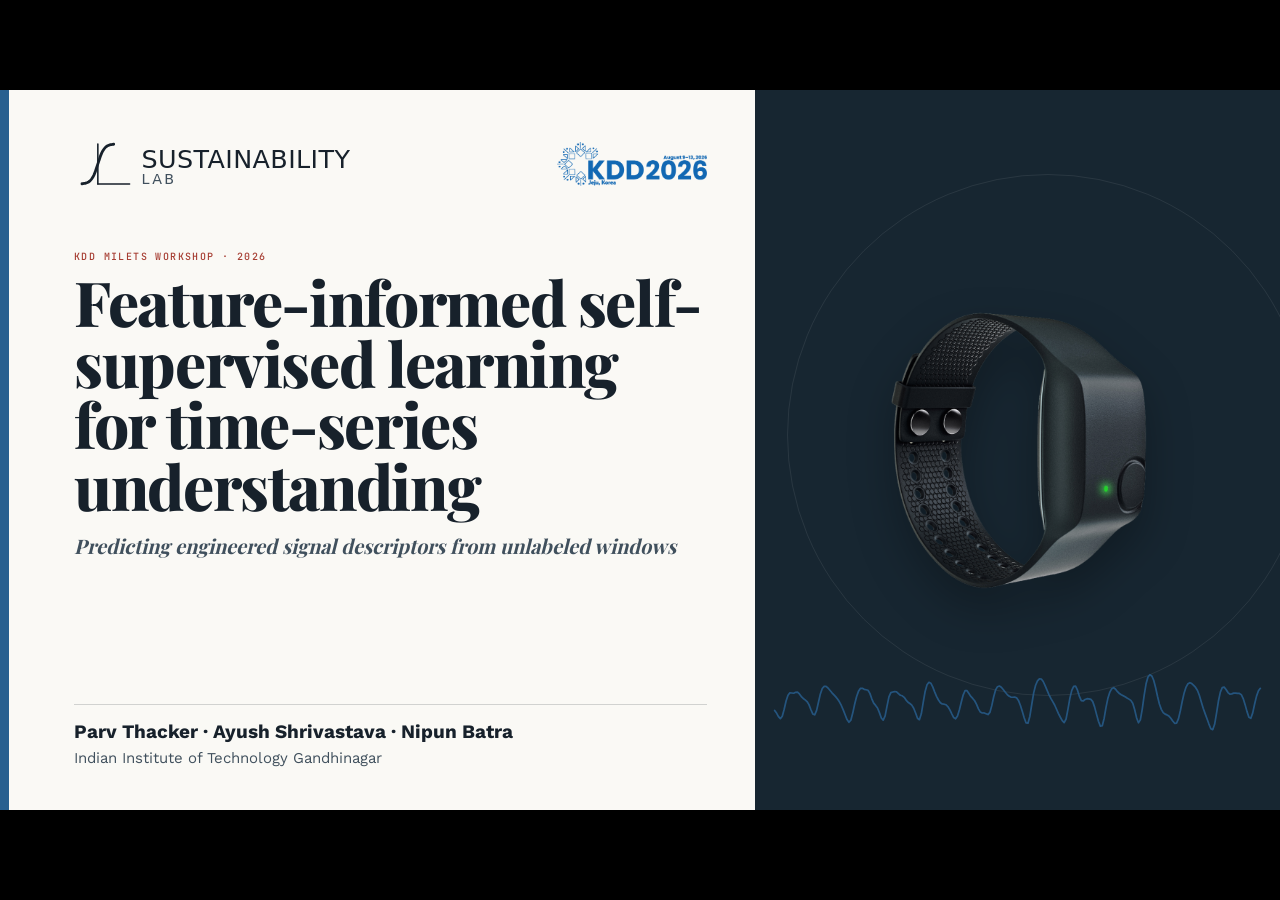
==== commit 232283b5: "Synchronize comparison arrows with reveals" ====
--- a/presentation/index.html
+++ b/presentation/index.html
@@ -1,5 +1,5 @@
-<!DOCTYPE html><html lang="C"><head><title>Feature-Informed Self-Supervised Learning for Time Series Understanding</title><meta property="og:title" content="Feature-Informed Self-Supervised Learning for Time Series Understanding"><meta name="description" content="KDD MILETS 2026 workshop presentation"><meta property="og:description" content="KDD MILETS 2026 workshop presentation"><meta charset="UTF-8"><meta name="viewport" content="width=device-width,height=device-height,initial-scale=1.0"><meta name="apple-mobile-web-app-capable" content="yes"><meta http-equiv="X-UA-Compatible" content="ie=edge"><meta property="og:type" content="website"><meta name="twitter:card" content="summary"><style>@media screen{body[data-bespoke-view=""] .bespoke-marp-parent>.bespoke-marp-osc>button,body[data-bespoke-view=next] .bespoke-marp-parent>.bespoke-marp-osc>button,body[data-bespoke-view=presenter] .bespoke-marp-presenter-container .bespoke-marp-presenter-info-container button,body[data-bespoke-view=presenter] .bespoke-marp-presenter-container .bespoke-marp-presenter-note-container button{appearance:none;background-color:initial;border:0;color:inherit;cursor:pointer;font-size:inherit;opacity:.8;outline:none;padding:0;transition:opacity .2s linear;-webkit-tap-highlight-color:transparent}body[data-bespoke-view=""] .bespoke-marp-parent>.bespoke-marp-osc>button:disabled,body[data-bespoke-view=next] .bespoke-marp-parent>.bespoke-marp-osc>button:disabled,body[data-bespoke-view=presenter] .bespoke-marp-presenter-container .bespoke-marp-presenter-info-container button:disabled,body[data-bespoke-view=presenter] .bespoke-marp-presenter-container .bespoke-marp-presenter-note-container button:disabled{cursor:not-allowed;opacity:.15!important}body[data-bespoke-view=""] .bespoke-marp-parent>.bespoke-marp-osc>button:hover,body[data-bespoke-view=next] .bespoke-marp-parent>.bespoke-marp-osc>button:hover,body[data-bespoke-view=presenter] .bespoke-marp-presenter-container .bespoke-marp-presenter-info-container button:hover,body[data-bespoke-view=presenter] .bespoke-marp-presenter-container .bespoke-marp-presenter-note-container button:hover{opacity:1}body[data-bespoke-view=""] .bespoke-marp-parent>.bespoke-marp-osc>button:hover:active,body[data-bespoke-view=next] .bespoke-marp-parent>.bespoke-marp-osc>button:hover:active,body[data-bespoke-view=presenter] .bespoke-marp-presenter-container .bespoke-marp-presenter-info-container button:hover:active,body[data-bespoke-view=presenter] .bespoke-marp-presenter-container .bespoke-marp-presenter-note-container button:hover:active{opacity:.6}body[data-bespoke-view=""] .bespoke-marp-parent>.bespoke-marp-osc>button:hover:not(:disabled),body[data-bespoke-view=next] .bespoke-marp-parent>.bespoke-marp-osc>button:hover:not(:disabled),body[data-bespoke-view=presenter] .bespoke-marp-presenter-container .bespoke-marp-presenter-info-container button:hover:not(:disabled),body[data-bespoke-view=presenter] .bespoke-marp-presenter-container .bespoke-marp-presenter-note-container button:hover:not(:disabled){transition:none}body[data-bespoke-view=""] .bespoke-marp-parent>.bespoke-marp-osc>button[data-bespoke-marp-osc=prev],body[data-bespoke-view=next] .bespoke-marp-parent>.bespoke-marp-osc>button[data-bespoke-marp-osc=prev],body[data-bespoke-view=presenter] .bespoke-marp-presenter-container .bespoke-marp-presenter-info-container button.bespoke-marp-presenter-info-page-prev{background:#0000 url("[data-uri]") no-repeat 50%;background-size:contain;overflow:hidden;text-indent:100%;white-space:nowrap}body[data-bespoke-view=""] .bespoke-marp-parent>.bespoke-marp-osc>button[data-bespoke-marp-osc=next],body[data-bespoke-view=next] .bespoke-marp-parent>.bespoke-marp-osc>button[data-bespoke-marp-osc=next],body[data-bespoke-view=presenter] .bespoke-marp-presenter-container .bespoke-marp-presenter-info-container button.bespoke-marp-presenter-info-page-next{background:#0000 url("[data-uri]") no-repeat 50%;background-size:contain;overflow:hidden;text-indent:100%;white-space:nowrap}body[data-bespoke-view=""] .bespoke-marp-parent>.bespoke-marp-osc>button[data-bespoke-marp-osc=fullscreen],body[data-bespoke-view=next] .bespoke-marp-parent>.bespoke-marp-osc>button[data-bespoke-marp-osc=fullscreen]{background:#0000 url("[data-uri]") no-repeat 50%;background-size:contain;overflow:hidden;text-indent:100%;white-space:nowrap}body[data-bespoke-view=""] .bespoke-marp-parent>.bespoke-marp-osc>button.exit[data-bespoke-marp-osc=fullscreen],body[data-bespoke-view=next] .bespoke-marp-parent>.bespoke-marp-osc>button.exit[data-bespoke-marp-osc=fullscreen]{background-image:url("[data-uri]")}body[data-bespoke-view=""] .bespoke-marp-parent>.bespoke-marp-osc>button[data-bespoke-marp-osc=presenter],body[data-bespoke-view=next] .bespoke-marp-parent>.bespoke-marp-osc>button[data-bespoke-marp-osc=presenter]{background:#0000 url("[data-uri]") no-repeat 50%;background-size:contain;overflow:hidden;text-indent:100%;white-space:nowrap}body[data-bespoke-view=presenter] .bespoke-marp-presenter-container .bespoke-marp-presenter-note-container button.bespoke-marp-presenter-note-bigger{background:#0000 url("[data-uri]") no-repeat 50%;background-size:contain;overflow:hidden;text-indent:100%;white-space:nowrap}body[data-bespoke-view=presenter] .bespoke-marp-presenter-container .bespoke-marp-presenter-note-container button.bespoke-marp-presenter-note-smaller{background:#0000 url("[data-uri]") no-repeat 50%;background-size:contain;overflow:hidden;text-indent:100%;white-space:nowrap}}@keyframes __bespoke_marp_transition_reduced_outgoing__{0%{opacity:1}to{opacity:0}}@keyframes __bespoke_marp_transition_reduced_incoming__{0%{mix-blend-mode:plus-lighter;opacity:0}to{mix-blend-mode:plus-lighter;opacity:1}}.bespoke-marp-note,.bespoke-marp-osc,.bespoke-progress-parent{display:none;transition:none}@media screen{::view-transition-group(*){animation-duration:var(--marp-bespoke-transition-animation-duration,.5s);animation-timing-function:ease}::view-transition-new(*),::view-transition-old(*){animation-delay:0s;animation-direction:var(--marp-bespoke-transition-animation-direction,normal);animation-duration:var(--marp-bespoke-transition-animation-duration,.5s);animation-fill-mode:both;animation-name:var(--marp-bespoke-transition-animation-name,var(--marp-bespoke-transition-animation-name-fallback,__bespoke_marp_transition_no_animation__));mix-blend-mode:normal}::view-transition-old(*){--marp-bespoke-transition-animation-name-fallback:__bespoke_marp_transition_reduced_outgoing__;animation-timing-function:ease}::view-transition-new(*){--marp-bespoke-transition-animation-name-fallback:__bespoke_marp_transition_reduced_incoming__;animation-timing-function:ease}::view-transition-new(root),::view-transition-old(root){animation-timing-function:linear}::view-transition-new(__bespoke_marp_transition_osc__),::view-transition-old(__bespoke_marp_transition_osc__){animation-duration:0s!important;animation-name:__bespoke_marp_transition_osc__!important}::view-transition-new(__bespoke_marp_transition_osc__){opacity:0!important}.bespoke-marp-transition-warming-up::view-transition-group(*),.bespoke-marp-transition-warming-up::view-transition-new(*),.bespoke-marp-transition-warming-up::view-transition-old(*){animation-play-state:paused!important}body,html{height:100%;margin:0}body{background:#000;overflow:hidden}svg.bespoke-marp-slide{content-visibility:hidden;opacity:0;pointer-events:none;z-index:-1}svg.bespoke-marp-slide:not(.bespoke-marp-active) *{view-transition-name:none!important}svg.bespoke-marp-slide.bespoke-marp-active{content-visibility:visible;opacity:1;pointer-events:auto;z-index:0}svg.bespoke-marp-slide.bespoke-marp-active.bespoke-marp-active-ready *{animation-name:__bespoke_marp__!important}@supports not (content-visibility:hidden){svg.bespoke-marp-slide[data-bespoke-marp-load=hideable]{display:none}svg.bespoke-marp-slide[data-bespoke-marp-load=hideable].bespoke-marp-active{display:block}}}@media screen and (prefers-reduced-motion:reduce){svg.bespoke-marp-slide *{view-transition-name:none!important}}@media screen{[data-bespoke-marp-fragment=inactive]{visibility:hidden}body[data-bespoke-view=""] .bespoke-marp-parent,body[data-bespoke-view=next] .bespoke-marp-parent{inset:0;position:absolute}body[data-bespoke-view=""] .bespoke-marp-parent>.bespoke-marp-osc,body[data-bespoke-view=next] .bespoke-marp-parent>.bespoke-marp-osc{background:#000000a6;border-radius:7px;bottom:50px;color:#fff;contain:paint;display:block;font-family:Helvetica,Arial,sans-serif;font-size:16px;left:50%;line-height:0;opacity:1;padding:12px;position:absolute;touch-action:manipulation;transform:translateX(-50%);transition:opacity .2s linear;-webkit-user-select:none;user-select:none;white-space:nowrap;will-change:transform;z-index:1;view-transition-name:__bespoke_marp_transition_osc__}body[data-bespoke-view=""] .bespoke-marp-parent>.bespoke-marp-osc>*,body[data-bespoke-view=next] .bespoke-marp-parent>.bespoke-marp-osc>*{margin-left:6px}body[data-bespoke-view=""] .bespoke-marp-parent>.bespoke-marp-osc>:first-child,body[data-bespoke-view=next] .bespoke-marp-parent>.bespoke-marp-osc>:first-child{margin-left:0}body[data-bespoke-view=""] .bespoke-marp-parent>.bespoke-marp-osc>span,body[data-bespoke-view=next] .bespoke-marp-parent>.bespoke-marp-osc>span{opacity:.8}body[data-bespoke-view=""] .bespoke-marp-parent>.bespoke-marp-osc>span[data-bespoke-marp-osc=page],body[data-bespoke-view=next] .bespoke-marp-parent>.bespoke-marp-osc>span[data-bespoke-marp-osc=page]{display:inline-block;min-width:140px;text-align:center}body[data-bespoke-view=""] .bespoke-marp-parent>.bespoke-marp-osc>button[data-bespoke-marp-osc=fullscreen],body[data-bespoke-view=""] .bespoke-marp-parent>.bespoke-marp-osc>button[data-bespoke-marp-osc=next],body[data-bespoke-view=""] .bespoke-marp-parent>.bespoke-marp-osc>button[data-bespoke-marp-osc=presenter],body[data-bespoke-view=""] .bespoke-marp-parent>.bespoke-marp-osc>button[data-bespoke-marp-osc=prev],body[data-bespoke-view=next] .bespoke-marp-parent>.bespoke-marp-osc>button[data-bespoke-marp-osc=fullscreen],body[data-bespoke-view=next] .bespoke-marp-parent>.bespoke-marp-osc>button[data-bespoke-marp-osc=next],body[data-bespoke-view=next] .bespoke-marp-parent>.bespoke-marp-osc>button[data-bespoke-marp-osc=presenter],body[data-bespoke-view=next] .bespoke-marp-parent>.bespoke-marp-osc>button[data-bespoke-marp-osc=prev]{height:32px;line-height:32px;width:32px}body[data-bespoke-view=""] .bespoke-marp-parent.bespoke-marp-inactive,body[data-bespoke-view=next] .bespoke-marp-parent.bespoke-marp-inactive{cursor:none}body[data-bespoke-view=""] .bespoke-marp-parent.bespoke-marp-inactive>.bespoke-marp-osc,body[data-bespoke-view=next] .bespoke-marp-parent.bespoke-marp-inactive>.bespoke-marp-osc{opacity:0;pointer-events:none}body[data-bespoke-view=""] svg.bespoke-marp-slide,body[data-bespoke-view=next] svg.bespoke-marp-slide{height:100%;left:0;position:absolute;top:0;width:100%}body[data-bespoke-view=""] .bespoke-progress-parent{background:#222;display:flex;height:5px;width:100%}body[data-bespoke-view=""] .bespoke-progress-parent+.bespoke-marp-parent{top:5px}body[data-bespoke-view=""] .bespoke-progress-parent .bespoke-progress-bar{background:#0288d1;flex:0 0 0;transition:flex-basis .2s cubic-bezier(0,1,1,1)}body[data-bespoke-view=next]{background:#0000}body[data-bespoke-view=presenter]{background:#161616}body[data-bespoke-view=presenter] .bespoke-marp-presenter-container{display:grid;font-family:Helvetica,Arial,sans-serif;grid-template:"current dragbar next" minmax(140px,1fr) "current dragbar note" 2fr "info    dragbar note" 3em;grid-template-columns:minmax(3px,var(--bespoke-marp-presenter-split-ratio,66%)) 0 minmax(3px,1fr);height:100%;left:0;position:absolute;top:0;width:100%}body[data-bespoke-view=presenter] .bespoke-marp-presenter-container .bespoke-marp-parent{grid-area:current;overflow:hidden;position:relative}body[data-bespoke-view=presenter] .bespoke-marp-presenter-container .bespoke-marp-parent svg.bespoke-marp-slide{height:calc(100% - 40px);left:20px;pointer-events:none;position:absolute;top:20px;-webkit-user-select:none;user-select:none;width:calc(100% - 40px)}body[data-bespoke-view=presenter] .bespoke-marp-presenter-container .bespoke-marp-parent svg.bespoke-marp-slide.bespoke-marp-active{filter:drop-shadow(0 3px 10px rgba(0,0,0,.5))}body[data-bespoke-view=presenter] .bespoke-marp-presenter-container .bespoke-marp-presenter-dragbar-container{background:#0288d1;cursor:col-resize;grid-area:dragbar;margin-left:-3px;opacity:0;position:relative;transition:opacity .4s linear .1s;width:6px;z-index:10}body[data-bespoke-view=presenter] .bespoke-marp-presenter-container .bespoke-marp-presenter-dragbar-container:hover{opacity:1}body[data-bespoke-view=presenter] .bespoke-marp-presenter-container .bespoke-marp-presenter-dragbar-container.active{opacity:1;transition-delay:0s}body[data-bespoke-view=presenter] .bespoke-marp-presenter-container .bespoke-marp-presenter-next-container{background:#222;cursor:pointer;display:none;grid-area:next;overflow:hidden;position:relative}body[data-bespoke-view=presenter] .bespoke-marp-presenter-container .bespoke-marp-presenter-next-container.active{display:block}body[data-bespoke-view=presenter] .bespoke-marp-presenter-container .bespoke-marp-presenter-next-container iframe.bespoke-marp-presenter-next{background:#0000;border:0;display:block;filter:drop-shadow(0 3px 10px rgba(0,0,0,.5));height:calc(100% - 40px);left:20px;pointer-events:none;position:absolute;top:20px;-webkit-user-select:none;user-select:none;width:calc(100% - 40px)}body[data-bespoke-view=presenter] .bespoke-marp-presenter-container .bespoke-marp-presenter-note-container{background:#222;color:#eee;grid-area:note;position:relative;z-index:1}body[data-bespoke-view=presenter] .bespoke-marp-presenter-container .bespoke-marp-presenter-note-container button{height:1.5em;line-height:1.5em;width:1.5em}body[data-bespoke-view=presenter] .bespoke-marp-presenter-container .bespoke-marp-presenter-note-container .bespoke-marp-presenter-note-wrapper{display:block;inset:0;position:absolute}body[data-bespoke-view=presenter] .bespoke-marp-presenter-container .bespoke-marp-presenter-note-container .bespoke-marp-presenter-note-buttons{background:#000000a6;border-radius:4px;bottom:0;display:flex;gap:4px;margin:12px;opacity:0;padding:6px;pointer-events:none;position:absolute;right:0;transition:opacity .2s linear}body[data-bespoke-view=presenter] .bespoke-marp-presenter-container .bespoke-marp-presenter-note-container .bespoke-marp-presenter-note-buttons:focus-within,body[data-bespoke-view=presenter] .bespoke-marp-presenter-container .bespoke-marp-presenter-note-container .bespoke-marp-presenter-note-wrapper:focus-within+.bespoke-marp-presenter-note-buttons,body[data-bespoke-view=presenter] .bespoke-marp-presenter-container .bespoke-marp-presenter-note-container:hover .bespoke-marp-presenter-note-buttons{opacity:1;pointer-events:auto}body[data-bespoke-view=presenter] .bespoke-marp-presenter-container .bespoke-marp-presenter-note-container .bespoke-marp-note{box-sizing:border-box;font-size:calc(1.1em*var(--bespoke-marp-note-font-scale, 1));height:calc(100% - 40px);margin:20px;overflow:auto;padding-right:3px;white-space:pre-wrap;width:calc(100% - 40px);word-wrap:break-word;scrollbar-color:#eeeeee80 #0000;scrollbar-width:thin}body[data-bespoke-view=presenter] .bespoke-marp-presenter-container .bespoke-marp-presenter-note-container .bespoke-marp-note::-webkit-scrollbar{width:6px}body[data-bespoke-view=presenter] .bespoke-marp-presenter-container .bespoke-marp-presenter-note-container .bespoke-marp-note::-webkit-scrollbar-track{background:#0000}body[data-bespoke-view=presenter] .bespoke-marp-presenter-container .bespoke-marp-presenter-note-container .bespoke-marp-note::-webkit-scrollbar-thumb{background:#eeeeee80;border-radius:6px}body[data-bespoke-view=presenter] .bespoke-marp-presenter-container .bespoke-marp-presenter-note-container .bespoke-marp-note:empty{pointer-events:none}body[data-bespoke-view=presenter] .bespoke-marp-presenter-container .bespoke-marp-presenter-note-container .bespoke-marp-note.active{display:block}body[data-bespoke-view=presenter] .bespoke-marp-presenter-container .bespoke-marp-presenter-note-container .bespoke-marp-note p:first-child{margin-top:0}body[data-bespoke-view=presenter] .bespoke-marp-presenter-container .bespoke-marp-presenter-note-container .bespoke-marp-note p:last-child{margin-bottom:0}body[data-bespoke-view=presenter] .bespoke-marp-presenter-container .bespoke-marp-presenter-info-container{align-items:center;box-sizing:border-box;color:#eee;display:flex;flex-wrap:nowrap;grid-area:info;justify-content:center;overflow:hidden;padding:0 10px}body[data-bespoke-view=presenter] .bespoke-marp-presenter-container .bespoke-marp-presenter-info-container .bespoke-marp-presenter-info-page,body[data-bespoke-view=presenter] .bespoke-marp-presenter-container .bespoke-marp-presenter-info-container .bespoke-marp-presenter-info-time,body[data-bespoke-view=presenter] .bespoke-marp-presenter-container .bespoke-marp-presenter-info-container .bespoke-marp-presenter-info-timer{box-sizing:border-box;display:block;padding:0 10px;white-space:nowrap;width:100%}body[data-bespoke-view=presenter] .bespoke-marp-presenter-container .bespoke-marp-presenter-info-container button{height:1.5em;line-height:1.5em;width:1.5em}body[data-bespoke-view=presenter] .bespoke-marp-presenter-container .bespoke-marp-presenter-info-container .bespoke-marp-presenter-info-page{order:2;text-align:center}body[data-bespoke-view=presenter] .bespoke-marp-presenter-container .bespoke-marp-presenter-info-container .bespoke-marp-presenter-info-page .bespoke-marp-presenter-info-page-text{display:inline-block;min-width:120px;text-align:center}body[data-bespoke-view=presenter] .bespoke-marp-presenter-container .bespoke-marp-presenter-info-container .bespoke-marp-presenter-info-time{color:#999;order:1;text-align:left}body[data-bespoke-view=presenter] .bespoke-marp-presenter-container .bespoke-marp-presenter-info-container .bespoke-marp-presenter-info-timer{color:#999;order:3;text-align:right}body[data-bespoke-view=presenter] .bespoke-marp-presenter-container .bespoke-marp-presenter-info-container .bespoke-marp-presenter-info-timer:hover{cursor:pointer}}@media print{.bespoke-marp-presenter-info-container,.bespoke-marp-presenter-next-container,.bespoke-marp-presenter-note-container{display:none}}</style><style>@keyframes marp-outgoing-transition-__builtin__fade{0%{opacity:1}to{opacity:0}}@keyframes marp-incoming-transition-__builtin__fade{0%{mix-blend-mode:plus-lighter;opacity:0}to{mix-blend-mode:plus-lighter;opacity:1}}</style><style>div#\:\$p > svg > foreignObject > section{width:1280px;height:720px;box-sizing:border-box;overflow:hidden;position:relative;scroll-snap-align:center center;-webkit-text-size-adjust:100%;text-size-adjust:100%}div#\:\$p > svg > foreignObject > section::after{bottom:0;content:attr(data-marpit-pagination);padding:inherit;pointer-events:none;position:absolute;right:0}div#\:\$p > svg > foreignObject > section:not([data-marpit-pagination])::after{display:none}div#\:\$p > svg > foreignObject > section :where(:is(h1, marp-h1)){font-size:2em;margin-block:0.67em}div#\:\$p > svg > foreignObject > section section:where(:is(h1, marp-h1)){--marpit-root-font-size: 2em}div#\:\$p > svg > foreignObject > section video::-webkit-media-controls{will-change:transform}@page {size:1280px 720px;margin:0}@media print{html, body{background-color:#fff;margin:0;page-break-inside:avoid;break-inside:avoid-page}div#\:\$p > svg > foreignObject > section{page-break-before:always;break-before:page}div#\:\$p > svg > foreignObject > section, div#\:\$p > svg > foreignObject > section *{-webkit-print-color-adjust:exact!important;animation-delay:0s!important;animation-duration:0s!important;color-adjust:exact!important;print-color-adjust:exact!important;transition:none!important}div#\:\$p > svg[data-marpit-svg]{display:block;height:100vh;width:100vw}}div#\:\$p > svg > foreignObject > :where(section){container-type:size}div#\:\$p > svg > foreignObject > section img[data-marp-twemoji]{background:transparent;height:1em;margin:0 .05em 0 .1em;vertical-align:-.1em;width:1em}@font-face {font-family:"Playfair Display";font-weight:700;src:url("fonts/playfair-700.ttf")}@font-face {font-family:"Playfair Display";font-weight:800;src:url("fonts/playfair-800.ttf")}@font-face {font-family:"Work Sans";font-weight:400;src:url("fonts/worksans-400.ttf")}@font-face {font-family:"Work Sans";font-weight:500;src:url("fonts/worksans-500.ttf")}@font-face {font-family:"Work Sans";font-weight:600;src:url("fonts/worksans-600.ttf")}@font-face {font-family:"Work Sans";font-weight:700;src:url("fonts/worksans-700.ttf")}@font-face {font-family:"JetBrains Mono";font-weight:400;src:url("fonts/jetbrains-400.ttf")}@font-face {font-family:"JetBrains Mono";font-weight:500;src:url("fonts/jetbrains-500.ttf")}div#\:\$p > svg > foreignObject > :where(section):not([\20 root]){--paper: #fbfaf6;--white: #ffffff;--ink: #17212b;--ink-2: #40505d;--muted: #6c7780;--line: #d7dde1;--line-2: #edf0f1;--brick: #a63d32;--blue: #285f8f;--teal: #26796f;--gold: #a36f24;--dark: #172631;--pale-blue: #eaf1f6;--pale-teal: #e9f2ef;--pale-brick: #f6ece9;--accent: var(--brick);}div#\:\$p > svg > foreignObject > section{width:1280px;height:720px;box-sizing:border-box;overflow:hidden;padding:38px 62px 63px;background:var(--paper);color:var(--ink);font-family:"Work Sans", "Avenir Next", "Helvetica Neue", Arial, sans-serif;font-size:20px;line-height:1.35;display:flex;flex-direction:column;justify-content:flex-start}div#\:\$p > svg > foreignObject > section{--marpit-root-font-size: 20px}div#\:\$p > svg > foreignObject > section::after{right:26px;bottom:12px;color:var(--muted);font-family:"JetBrains Mono", monospace;font-size:9px}div#\:\$p > svg > foreignObject > section::after{--marpit-root-font-size: 9px}div#\:\$p > svg > foreignObject > section footer{position:absolute;left:62px;bottom:13px;color:var(--muted);font-family:"JetBrains Mono", monospace;font-size:9px;line-height:1;letter-spacing:.02em}div#\:\$p > svg > foreignObject > section :is(h1, marp-h1), div#\:\$p > svg > foreignObject > section :is(h2, marp-h2), div#\:\$p > svg > foreignObject > section :is(h3, marp-h3), div#\:\$p > svg > foreignObject > section p{margin:0}div#\:\$p > svg > foreignObject > section :is(h1, marp-h1), div#\:\$p > svg > foreignObject > section :is(h2, marp-h2){color:var(--ink);font-family:"Playfair Display", Georgia, serif;letter-spacing:-.022em}div#\:\$p > svg > foreignObject > section :is(h1, marp-h1){font-size:62px;line-height:.99;font-weight:800}div#\:\$p > svg > foreignObject > section :is(h2, marp-h2){font-size:38px;line-height:1.06;font-weight:800;margin-bottom:18px;max-width:1150px}div#\:\$p > svg > foreignObject > section :is(h3, marp-h3){color:var(--ink);font-size:18px;line-height:1.25;font-weight:700}div#\:\$p > svg > foreignObject > section strong{color:var(--ink);font-weight:700}div#\:\$p > svg > foreignObject > section em{color:var(--accent);font-style:normal;font-weight:650}div#\:\$p > svg > foreignObject > section img{display:block;max-width:100%}div#\:\$p > svg > foreignObject > section .kicker{margin-bottom:7px;color:var(--accent);font-family:"JetBrains Mono", monospace;font-size:10px;font-weight:500;letter-spacing:.14em;text-transform:uppercase}div#\:\$p > svg > foreignObject > section section.kicker{--marpit-root-font-size: 10px}div#\:\$p > svg > foreignObject > section .source{position:absolute;left:62px;right:58px;bottom:31px;color:var(--muted);font-family:"JetBrains Mono", monospace;font-size:8px;line-height:1.25}div#\:\$p > svg > foreignObject > section section.source{--marpit-root-font-size: 8px}div#\:\$p > svg > foreignObject > section .body{flex:1;min-height:0;display:flex;flex-direction:column;justify-content:center}div#\:\$p > svg > foreignObject > section .body.top{justify-content:flex-start}div#\:\$p > svg > foreignObject > section .lede{color:var(--ink-2);font-family:"Playfair Display", Georgia, serif;font-size:26px;line-height:1.32}div#\:\$p > svg > foreignObject > section section.lede{--marpit-root-font-size: 26px}div#\:\$p > svg > foreignObject > section .mono{font-family:"JetBrains Mono", monospace}div#\:\$p > svg > foreignObject > section .small{color:var(--muted);font-size:13px;line-height:1.4}div#\:\$p > svg > foreignObject > section section.small{--marpit-root-font-size: 13px}div#\:\$p > svg > foreignObject > section .note{color:var(--muted);font-size:12px;line-height:1.4}div#\:\$p > svg > foreignObject > section section.note{--marpit-root-font-size: 12px}div#\:\$p > svg > foreignObject > section .accent{color:var(--accent)}div#\:\$p > svg > foreignObject > section .blue{color:var(--blue)}div#\:\$p > svg > foreignObject > section .teal{color:var(--teal)}div#\:\$p > svg > foreignObject > section .brick{color:var(--brick)}div#\:\$p > svg > foreignObject > section .takeaway{margin-top:12px;padding:8px 12px 8px 14px;border-left:3px solid var(--accent);background:rgba(255,255,255,.75);color:var(--ink-2);font-size:14px;line-height:1.35}div#\:\$p > svg > foreignObject > section section.takeaway{--marpit-root-font-size: 14px}@keyframes kdd-fragment-in{from{opacity:.12;transform:translateY(12px) scale(.992);filter:saturate(.55)}to{opacity:1;transform:translateY(0) scale(1);filter:saturate(1)}}@media screen{div#\:\$p > svg > foreignObject > section [data-marpit-fragment][data-bespoke-marp-fragment="inactive"]{visibility:hidden;opacity:0;transform:translateY(12px) scale(.992)}div#\:\$p > svg > foreignObject > section [data-marpit-fragment][data-bespoke-marp-fragment="active"]{visibility:visible;opacity:1;transform:translateY(0) scale(1)}div#\:\$p > svg > foreignObject > section [data-marpit-fragment][data-bespoke-marp-current-fragment="current"]{animation:kdd-fragment-in .34s cubic-bezier(.2,.75,.25,1) both}}@media screen and (prefers-reduced-motion: reduce){div#\:\$p > svg > foreignObject > section [data-marpit-fragment][data-bespoke-marp-current-fragment="current"]{animation:none}}div#\:\$p > svg > foreignObject > section.title-slide{position:relative;isolation:isolate;padding:0;display:grid;grid-template-columns:59% 41%;background:#faf9f5}div#\:\$p > svg > foreignObject > section.title-slide::before{content:"";position:absolute;inset:0 auto 0 0;width:9px;background:var(--blue);z-index:3}div#\:\$p > svg > foreignObject > section .title-copy{padding:46px 48px 42px 74px;display:flex;flex-direction:column;min-width:0}div#\:\$p > svg > foreignObject > section .title-brand-row{display:flex;align-items:center;justify-content:space-between;gap:26px}div#\:\$p > svg > foreignObject > section .title-lab-logo{width:278px;height:56px;object-fit:contain;object-position:left center}div#\:\$p > svg > foreignObject > section .title-kdd-logo{width:150px;height:auto}div#\:\$p > svg > foreignObject > section .title-copy .kicker{margin-top:58px}div#\:\$p > svg > foreignObject > section .title-slide :is(h1, marp-h1){max-width:690px;font-size:49px;line-height:1.01}div#\:\$p > svg > foreignObject > section .title-subtitle{margin-top:17px;max-width:650px;color:var(--ink-2);font-family:"Playfair Display", Georgia, serif;font-size:20px;font-style:italic;line-height:1.28}div#\:\$p > svg > foreignObject > section section.title-subtitle{--marpit-root-font-size: 20px}div#\:\$p > svg > foreignObject > section .title-meta{margin-top:auto;padding-top:16px;border-top:1px solid rgba(23,33,43,.18)}div#\:\$p > svg > foreignObject > section .title-authors{color:var(--ink);font-size:19px;font-weight:700;line-height:1.2}div#\:\$p > svg > foreignObject > section section.title-authors{--marpit-root-font-size: 19px}div#\:\$p > svg > foreignObject > section .title-affiliation{margin-top:5px;color:var(--ink-2);font-size:15px;line-height:1.25}div#\:\$p > svg > foreignObject > section section.title-affiliation{--marpit-root-font-size: 15px}div#\:\$p > svg > foreignObject > section .title-hero{position:relative;overflow:hidden;background:var(--dark);display:flex;align-items:center;justify-content:center}div#\:\$p > svg > foreignObject > section .title-hero::before{content:"";position:absolute;width:520px;height:520px;border:1px solid rgba(255,255,255,.08);border-radius:50%;top:84px;left:32px}div#\:\$p > svg > foreignObject > section .title-device{position:relative;z-index:2;width:302px;filter:drop-shadow(0 20px 22px rgba(0,0,0,.28))}div#\:\$p > svg > foreignObject > section .title-wave{position:absolute;z-index:1;left:18px;right:18px;bottom:72px;width:calc(100% - 36px);opacity:.82}div#\:\$p > svg > foreignObject > section .title-hero-label{position:absolute;z-index:2;left:40px;top:44px;color:#d5dfe4;font-family:"JetBrains Mono";font-size:10px;line-height:1.45;letter-spacing:.08em;text-transform:uppercase}div#\:\$p > svg > foreignObject > section section.title-hero-label{--marpit-root-font-size: 10px}div#\:\$p > svg > foreignObject > section.title-slide footer, div#\:\$p > svg > foreignObject > section.title-slide::after{display:none}div#\:\$p > svg > foreignObject > section .evidence-lanes{display:grid;grid-template-columns:1fr 1fr;gap:28px;min-height:0}div#\:\$p > svg > foreignObject > section .evidence-lane{min-width:0;padding-top:10px;border-top:4px solid var(--blue)}div#\:\$p > svg > foreignObject > section .evidence-lane.hhar{border-top-color:var(--teal)}div#\:\$p > svg > foreignObject > section .evidence-lane .lane-head{display:flex;align-items:baseline;justify-content:space-between;gap:14px;margin-bottom:11px}div#\:\$p > svg > foreignObject > section .evidence-lane .lane-name{font-family:"Playfair Display", Georgia, serif;font-size:24px;font-weight:800}div#\:\$p > svg > foreignObject > section .evidence-lane div#\:\$p > svg > foreignObject > section section.lane-name{--marpit-root-font-size: 24px}div#\:\$p > svg > foreignObject > section .evidence-lane .lane-task{color:var(--muted);font-family:"JetBrains Mono";font-size:9px;text-transform:uppercase;letter-spacing:.08em}div#\:\$p > svg > foreignObject > section .evidence-lane div#\:\$p > svg > foreignObject > section section.lane-task{--marpit-root-font-size: 9px}div#\:\$p > svg > foreignObject > section .real-plot-frame{height:270px;padding:10px;border:1px solid var(--line);background:var(--white);overflow:hidden;display:flex;align-items:center;justify-content:center}div#\:\$p > svg > foreignObject > section .real-plot-frame img{width:100%;height:100%;object-fit:contain}div#\:\$p > svg > foreignObject > section .real-plot-frame.acquisition-frame{position:relative;display:block;height:270px;padding:0;border:0;background:var(--dark);box-shadow:inset 0 0 0 1px rgba(23,33,43,.14)}div#\:\$p > svg > foreignObject > section .acquisition-frame > .acquisition-photo{position:absolute;inset:0;width:100%;height:100%;object-fit:cover}div#\:\$p > svg > foreignObject > section .ppg-acquisition > .acquisition-photo, div#\:\$p > svg > foreignObject > section .hhar-acquisition > .acquisition-photo{top:-60px;bottom:auto;height:calc(100% + 60px)}div#\:\$p > svg > foreignObject > section .ppg-acquisition > .acquisition-photo{object-position:58% 50%}div#\:\$p > svg > foreignObject > section .hhar-acquisition > .acquisition-photo{object-position:55% 50%}div#\:\$p > svg > foreignObject > section .acquisition-frame::after{content:"";position:absolute;inset:0;background:linear-gradient(180deg, rgba(23,33,43,0) 38%, rgba(23,33,43,.23) 100%);pointer-events:none}div#\:\$p > svg > foreignObject > section .acquisition-data-card{position:absolute;z-index:2;left:14px;right:14px;bottom:14px;height:108px;padding:10px 12px;overflow:hidden;background:rgba(250,249,245,.96);box-shadow:0 8px 20px rgba(23,33,43,.16)}div#\:\$p > svg > foreignObject > section .acquisition-data-head{display:flex;align-items:center;justify-content:space-between;gap:12px;height:14px;color:var(--muted);font-family:"JetBrains Mono";font-size:9px;font-weight:600;letter-spacing:.05em;white-space:nowrap}div#\:\$p > svg > foreignObject > section section.acquisition-data-head{--marpit-root-font-size: 9px}div#\:\$p > svg > foreignObject > section .acquisition-data-card .acquisition-ppg-trace{display:block;width:100%;height:68px;margin-top:5px;object-fit:fill}div#\:\$p > svg > foreignObject > section .hhar-mini-row{display:grid;grid-template-columns:68px minmax(0, 1fr);gap:9px;align-items:center;height:35px;color:var(--ink-2);font-family:"JetBrains Mono";font-size:8.5px;font-weight:600;letter-spacing:.055em}div#\:\$p > svg > foreignObject > section section.hhar-mini-row{--marpit-root-font-size: 8.5px}div#\:\$p > svg > foreignObject > section .hhar-mini-crop{position:relative;width:100%;height:29px;overflow:hidden;border-bottom:1px solid rgba(23,33,43,.14)}div#\:\$p > svg > foreignObject > section .hhar-mini-crop img{position:absolute;left:-101px;width:540px;max-width:none;height:auto;object-fit:initial}div#\:\$p > svg > foreignObject > section .hhar-mini-crop.standing img{top:-23px}div#\:\$p > svg > foreignObject > section .hhar-mini-crop.walking img{top:-74px}div#\:\$p > svg > foreignObject > section .hhar-context{width:100%;height:100%;display:grid;grid-template-columns:minmax(0, 34%) minmax(0, 66%);gap:12px;align-items:center;overflow:hidden}div#\:\$p > svg > foreignObject > section .hhar-context > img{min-width:0;min-height:0}div#\:\$p > svg > foreignObject > section .hhar-context .hhar-device{width:100%;height:100%;object-fit:cover;object-position:50% 48%}div#\:\$p > svg > foreignObject > section .hhar-context .hhar-trace{width:100%;height:auto;max-height:100%;object-fit:contain}div#\:\$p > svg > foreignObject > section .lane-copy{margin-top:12px;color:var(--ink-2);font-size:14px;line-height:1.4}div#\:\$p > svg > foreignObject > section section.lane-copy{--marpit-root-font-size: 14px}div#\:\$p > svg > foreignObject > section .lane-copy b{display:block;margin-bottom:3px}div#\:\$p > svg > foreignObject > section .vision-layout{display:grid;grid-template-columns:1.16fr .84fr;gap:28px;align-items:center;min-height:0}div#\:\$p > svg > foreignObject > section .vision-original{position:relative;height:410px;overflow:hidden;background:#d6d0c3}div#\:\$p > svg > foreignObject > section .vision-original img{width:100%;height:100%;object-fit:cover}div#\:\$p > svg > foreignObject > section .image-tag{position:absolute;left:16px;bottom:14px;padding:6px 9px;background:rgba(23,33,43,.84);color:white;font-family:"JetBrains Mono";font-size:9px;text-transform:uppercase;letter-spacing:.08em}div#\:\$p > svg > foreignObject > section section.image-tag{--marpit-root-font-size: 9px}div#\:\$p > svg > foreignObject > section .vision-views{display:grid;grid-template-columns:repeat(2, 1fr);gap:15px}div#\:\$p > svg > foreignObject > section .transformation-grid{grid-column:1 / -1;display:grid;grid-template-columns:repeat(2, 1fr);gap:15px}div#\:\$p > svg > foreignObject > section .view-card{min-width:0}div#\:\$p > svg > foreignObject > section .view-card .photo{height:165px;overflow:hidden;background:#d6d0c3}div#\:\$p > svg > foreignObject > section .view-card .photo img{width:100%;height:100%;object-fit:cover}div#\:\$p > svg > foreignObject > section .view-card .photo.flip img{transform:scaleX(-1)}div#\:\$p > svg > foreignObject > section .view-card .photo.crop img{transform:scale(1.72);transform-origin:50% 35%}div#\:\$p > svg > foreignObject > section .view-card .photo.color img{filter:hue-rotate(105deg) saturate(1.7) contrast(1.05)}div#\:\$p > svg > foreignObject > section .view-card .photo.blur img{transform:scale(1.04);filter:blur(3px) saturate(.9)}div#\:\$p > svg > foreignObject > section .view-card .label{margin-top:7px;color:var(--ink-2);font-family:"JetBrains Mono";font-size:11.5px;text-transform:uppercase;letter-spacing:.05em}div#\:\$p > svg > foreignObject > section .view-card div#\:\$p > svg > foreignObject > section section.label{--marpit-root-font-size: 11.5px}div#\:\$p > svg > foreignObject > section .view-card.claim{grid-column:1 / -1;padding:15px 17px;border-left:4px solid var(--teal);background:var(--white);color:var(--ink-2);font-size:16px}div#\:\$p > svg > foreignObject > section section.view-card.claim{--marpit-root-font-size: 16px}div#\:\$p > svg > foreignObject > section .order-sequence{display:grid;grid-template-columns:repeat(5, auto);justify-content:center;gap:11px;align-items:center;margin:2px 0 14px}div#\:\$p > svg > foreignObject > section .order-sequence :is(span, marp-span){color:var(--ink-2);font-family:"JetBrains Mono";font-size:10px;text-transform:uppercase;letter-spacing:.04em}div#\:\$p > svg > foreignObject > section .order-sequence i{color:var(--brick);font-style:normal}div#\:\$p > svg > foreignObject > section .order-grid{display:grid;grid-template-columns:1fr 1fr;gap:22px;min-height:0}div#\:\$p > svg > foreignObject > section .order-panel{position:relative;min-width:0}div#\:\$p > svg > foreignObject > section .order-panel .label{margin-bottom:7px;color:var(--muted);font-family:"JetBrains Mono";font-size:9px;text-transform:uppercase;letter-spacing:.1em}div#\:\$p > svg > foreignObject > section .order-panel div#\:\$p > svg > foreignObject > section section.label{--marpit-root-font-size: 9px}div#\:\$p > svg > foreignObject > section .order-panel img{width:100%;height:330px;object-fit:cover;object-position:center;border:1px solid #394c50;background:#3d4545}div#\:\$p > svg > foreignObject > section .order-panel.reversed{border-top:4px solid var(--brick);padding-top:8px}div#\:\$p > svg > foreignObject > section .order-panel.observed{border-top:4px solid var(--teal);padding-top:8px}div#\:\$p > svg > foreignObject > section.invariance-failure{padding:42px 62px 63px;background:var(--dark);color:#edf3f5}div#\:\$p > svg > foreignObject > section.invariance-failure :is(h2, marp-h2){max-width:1120px;margin-bottom:20px;color:#ffffff;font-size:36px;line-height:1.05}div#\:\$p > svg > foreignObject > section.invariance-failure .kicker{color:#e1b263}div#\:\$p > svg > foreignObject > section .invariance-layout{display:grid;grid-template-columns:1.12fr .88fr;gap:30px;align-items:stretch;min-height:0}div#\:\$p > svg > foreignObject > section .invariance-visual{position:relative;min-width:0;overflow:hidden;background:#f4efe6;border:1px solid rgba(255,255,255,.13)}div#\:\$p > svg > foreignObject > section .conceptual-label{padding:7px 12px 6px;border-bottom:1px solid var(--line);background:#fbfaf6;color:var(--brick);font-family:"JetBrains Mono";font-size:10.5px;font-weight:600;line-height:1.1;letter-spacing:.06em;text-transform:uppercase}div#\:\$p > svg > foreignObject > section section.conceptual-label{--marpit-root-font-size: 10.5px}div#\:\$p > svg > foreignObject > section .invariance-visual img{width:100%;height:292px;object-fit:cover;object-position:center}div#\:\$p > svg > foreignObject > section .invariance-captions{display:grid;grid-template-columns:1fr 1fr;min-height:52px;border-top:1px solid rgba(23,33,43,.16);background:#fbfaf6}div#\:\$p > svg > foreignObject > section .invariance-captions :is(span, marp-span){padding:10px 13px 9px;color:var(--ink-2);font-family:"JetBrains Mono";font-size:11px;font-weight:500;line-height:1.32;letter-spacing:.025em;text-transform:uppercase}div#\:\$p > svg > foreignObject > section .invariance-captions :is(span, marp-span) + :is(span, marp-span){border-left:1px solid var(--line);color:var(--brick)}div#\:\$p > svg > foreignObject > section .invariance-logic{display:grid;grid-template-rows:repeat(3, 1fr);min-width:0}div#\:\$p > svg > foreignObject > section .logic-step{padding:11px 0 10px 18px;border-top:1px solid rgba(255,255,255,.16)}div#\:\$p > svg > foreignObject > section .logic-step:first-child{border-top:4px solid #e1b263}div#\:\$p > svg > foreignObject > section .logic-step.failure{border-top-color:rgba(166,61,50,.75)}div#\:\$p > svg > foreignObject > section .logic-label{color:#e1b263;font-family:"JetBrains Mono";font-size:10.5px;font-weight:500;letter-spacing:.09em;text-transform:uppercase}div#\:\$p > svg > foreignObject > section section.logic-label{--marpit-root-font-size: 10.5px}div#\:\$p > svg > foreignObject > section .logic-step.failure .logic-label{color:#ee9187}div#\:\$p > svg > foreignObject > section .logic-equation{margin-top:3px;color:#ffffff;font-family:"Playfair Display", Georgia, serif;font-size:29px;font-weight:800;line-height:1;letter-spacing:-.02em}div#\:\$p > svg > foreignObject > section section.logic-equation{--marpit-root-font-size: 29px}div#\:\$p > svg > foreignObject > section .logic-step p{margin-top:5px;color:#c5d0d5;font-size:15px;line-height:1.28}div#\:\$p > svg > foreignObject > section .invariance-consequence{margin-top:14px;padding:9px 14px 10px;border-left:4px solid var(--brick);background:rgba(255,255,255,.07);color:#d9e1e4;font-size:14px;line-height:1.32}div#\:\$p > svg > foreignObject > section section.invariance-consequence{--marpit-root-font-size: 14px}div#\:\$p > svg > foreignObject > section .invariance-consequence b{color:#ffffff}div#\:\$p > svg > foreignObject > section.invariance-failure .source, div#\:\$p > svg > foreignObject > section.invariance-failure footer, div#\:\$p > svg > foreignObject > section.invariance-failure::after{color:#9dabb2}div#\:\$p > svg > foreignObject > section.downstream-augmentation :is(h2, marp-h2){margin-bottom:12px}div#\:\$p > svg > foreignObject > section .real-augmentation{width:100%;height:354px;object-fit:contain}div#\:\$p > svg > foreignObject > section .application-strip{display:grid;grid-template-columns:repeat(3, 1fr);gap:18px;margin-top:5px}div#\:\$p > svg > foreignObject > section .application-item{min-width:0;padding-top:8px;border-top:3px solid var(--blue)}div#\:\$p > svg > foreignObject > section .application-item:nth-child(2){border-top-color:var(--teal)}div#\:\$p > svg > foreignObject > section .application-item:nth-child(3){border-top-color:var(--brick)}div#\:\$p > svg > foreignObject > section .application-item b{display:block;color:var(--muted);font-family:"JetBrains Mono";font-size:10.5px;font-weight:600;text-transform:uppercase;letter-spacing:.055em}div#\:\$p > svg > foreignObject > section .application-item strong{display:block;margin-top:4px;color:var(--ink);font-size:15.5px;line-height:1.2}div#\:\$p > svg > foreignObject > section .application-item :is(span, marp-span){display:block;margin-top:4px;color:var(--ink-2);font-size:14px;line-height:1.24}div#\:\$p > svg > foreignObject > section .augmentation-rule{display:grid;grid-template-columns:112px 1fr;gap:12px;align-items:baseline;margin-top:10px;padding:8px 12px 9px;border-left:4px solid var(--brick);background:var(--white)}div#\:\$p > svg > foreignObject > section .augmentation-rule b{color:var(--brick);font-family:"JetBrains Mono";font-size:10.5px;text-transform:uppercase;letter-spacing:.06em}div#\:\$p > svg > foreignObject > section .augmentation-rule :is(span, marp-span){color:var(--ink-2);font-size:14.5px;line-height:1.24}div#\:\$p > svg > foreignObject > section .augmentation-rule i{color:var(--ink);font-family:"JetBrains Mono";font-size:13.5px;font-style:normal;font-weight:600}div#\:\$p > svg > foreignObject > section.concept-bridge{background:var(--dark);color:white;padding:52px 70px 60px}div#\:\$p > svg > foreignObject > section.concept-bridge :is(h1, marp-h1), div#\:\$p > svg > foreignObject > section.concept-bridge :is(h2, marp-h2){color:white}div#\:\$p > svg > foreignObject > section.concept-bridge .kicker{color:#e1b263}div#\:\$p > svg > foreignObject > section .bridge-layout{display:grid;grid-template-columns:.82fr 1.18fr;gap:38px;flex:1;align-items:center}div#\:\$p > svg > foreignObject > section .bridge-equation{color:white;font-family:"Playfair Display", Georgia, serif;font-size:72px;font-weight:800;line-height:1;letter-spacing:-.04em}div#\:\$p > svg > foreignObject > section section.bridge-equation{--marpit-root-font-size: 72px}div#\:\$p > svg > foreignObject > section .bridge-equation .arrow{color:#e1b263}div#\:\$p > svg > foreignObject > section .bridge-copy{margin-top:19px;color:#cbd5da;font-size:18px;line-height:1.45}div#\:\$p > svg > foreignObject > section section.bridge-copy{--marpit-root-font-size: 18px}div#\:\$p > svg > foreignObject > section .bridge-points{display:grid;gap:12px}div#\:\$p > svg > foreignObject > section .bridge-point{display:grid;grid-template-columns:36px 1fr;gap:13px;align-items:start;padding:15px 0;border-top:1px solid rgba(255,255,255,.14)}div#\:\$p > svg > foreignObject > section .bridge-point .no{color:#e1b263;font-family:"JetBrains Mono";font-size:10px}div#\:\$p > svg > foreignObject > section .bridge-point div#\:\$p > svg > foreignObject > section section.no{--marpit-root-font-size: 10px}div#\:\$p > svg > foreignObject > section .bridge-point b{color:white;font-size:17px}div#\:\$p > svg > foreignObject > section .bridge-point :is(span, marp-span){display:block;margin-top:3px;color:#aebbc2;font-size:14px}div#\:\$p > svg > foreignObject > section.concept-bridge footer, div#\:\$p > svg > foreignObject > section.concept-bridge::after, div#\:\$p > svg > foreignObject > section.concept-bridge .source{color:#9dabb2}div#\:\$p > svg > foreignObject > section .feature-family-slide{padding:44px 62px 60px}div#\:\$p > svg > foreignObject > section .feature-family-slide :is(h2, marp-h2){margin-bottom:8px;font-size:36px}div#\:\$p > svg > foreignObject > section .family-overview{flex:1;min-height:0;display:flex;align-items:center;justify-content:center}div#\:\$p > svg > foreignObject > section .family-overview img{width:100%;height:455px;object-fit:contain}div#\:\$p > svg > foreignObject > section .family-method-note{display:grid;grid-template-columns:150px 1fr;gap:12px;align-items:baseline;margin-top:4px;padding:9px 13px 10px;border-left:4px solid #e1b263;background:rgba(255,255,255,.07)}div#\:\$p > svg > foreignObject > section .family-method-note b{color:#e1b263;font-family:"JetBrains Mono";font-size:10.5px;text-transform:uppercase;letter-spacing:.065em}div#\:\$p > svg > foreignObject > section .family-method-note :is(span, marp-span){color:#d5dfe4;font-size:14px;line-height:1.28}div#\:\$p > svg > foreignObject > section .feature-asset{width:100%;height:450px;object-fit:contain}div#\:\$p > svg > foreignObject > section .method-asset{width:100%;height:442px;object-fit:contain}div#\:\$p > svg > foreignObject > section .feature-footer{display:flex;justify-content:space-between;gap:28px;margin-top:7px;color:var(--muted);font-size:12px}div#\:\$p > svg > foreignObject > section section.feature-footer{--marpit-root-font-size: 12px}div#\:\$p > svg > foreignObject > section .feature-footer b{color:var(--teal)}div#\:\$p > svg > foreignObject > section.method-slide{padding:30px 62px 60px}div#\:\$p > svg > foreignObject > section.method-slide :is(h2, marp-h2){margin-bottom:5px;font-size:36px}div#\:\$p > svg > foreignObject > section.method-slide .body{flex:1;min-height:0}div#\:\$p > svg > foreignObject > section.method-slide .method-asset{width:100%;height:500px;object-fit:contain}div#\:\$p > svg > foreignObject > section.feature-worked{padding:30px 62px 60px}div#\:\$p > svg > foreignObject > section.feature-worked :is(h2, marp-h2){margin-bottom:5px;font-size:35px}div#\:\$p > svg > foreignObject > section .worked-example{flex:1;min-height:0}div#\:\$p > svg > foreignObject > section .worked-example-asset{width:100%;height:445px;object-fit:contain}div#\:\$p > svg > foreignObject > section .feature-evidence{display:grid;grid-template-columns:210px minmax(0, 1fr) 260px;gap:18px;align-items:center;min-height:72px;margin-top:1px;padding:8px 15px 9px 17px;border-left:5px solid var(--brick);background:var(--white)}div#\:\$p > svg > foreignObject > section .feature-evidence.temporal{border-left-color:var(--teal)}div#\:\$p > svg > foreignObject > section .feature-evidence.spectral{border-left-color:var(--blue)}div#\:\$p > svg > foreignObject > section .feature-evidence-label{color:var(--brick);font-family:"JetBrains Mono";font-size:16px;font-weight:600;letter-spacing:.035em;text-transform:uppercase}div#\:\$p > svg > foreignObject > section section.feature-evidence-label{--marpit-root-font-size: 16px}div#\:\$p > svg > foreignObject > section .feature-evidence.temporal .feature-evidence-label{color:var(--teal)}div#\:\$p > svg > foreignObject > section .feature-evidence.spectral .feature-evidence-label{color:var(--blue)}div#\:\$p > svg > foreignObject > section .feature-evidence-copy{min-width:0}div#\:\$p > svg > foreignObject > section .feature-evidence-copy b{display:block;color:var(--ink);font-size:17.5px;line-height:1.15}div#\:\$p > svg > foreignObject > section .feature-evidence-copy :is(span, marp-span){display:block;margin-top:3px;color:var(--ink-2);font-size:16.5px;line-height:1.18}div#\:\$p > svg > foreignObject > section .feature-evidence-task{min-width:0;padding-left:15px;border-left:1px solid var(--line)}div#\:\$p > svg > foreignObject > section .feature-evidence-task :is(span, marp-span){display:block;color:var(--muted);font-family:"JetBrains Mono";font-size:11.5px;letter-spacing:.045em;text-transform:uppercase}div#\:\$p > svg > foreignObject > section .feature-evidence-task b{display:block;margin-top:5px;color:var(--ink);font-size:16px;line-height:1.2}div#\:\$p > svg > foreignObject > section .dataset-grid{display:grid;grid-template-columns:1fr 1fr;gap:28px;min-height:0}div#\:\$p > svg > foreignObject > section .dataset-card{position:relative;min-width:0;height:422px;overflow:hidden;background:var(--white);border-top:5px solid var(--blue)}div#\:\$p > svg > foreignObject > section .dataset-card.hhar{border-top-color:var(--teal)}div#\:\$p > svg > foreignObject > section .dataset-head{padding:15px 18px 10px;display:flex;align-items:baseline;justify-content:space-between;border-bottom:1px solid var(--line)}div#\:\$p > svg > foreignObject > section .dataset-head :is(h3, marp-h3){font-family:"Playfair Display", Georgia, serif;font-size:25px}div#\:\$p > svg > foreignObject > section .dataset-head :is(span, marp-span){color:var(--muted);font-family:"JetBrains Mono";font-size:9px;text-transform:uppercase;letter-spacing:.08em}div#\:\$p > svg > foreignObject > section .dataset-visual{height:245px;padding:10px 18px;display:flex;align-items:center;justify-content:center;overflow:hidden}div#\:\$p > svg > foreignObject > section .dataset-visual.ppg{display:grid;grid-template-columns:150px 1fr;gap:10px}div#\:\$p > svg > foreignObject > section .dataset-visual.ppg .device{width:146px}div#\:\$p > svg > foreignObject > section .dataset-visual img{width:100%;max-height:100%;object-fit:contain}div#\:\$p > svg > foreignObject > section .dataset-visual.hhar-context .hhar-device{object-fit:contain;object-position:center}div#\:\$p > svg > foreignObject > section .dataset-metrics{display:grid;grid-template-columns:repeat(3, 1fr);border-top:1px solid var(--line)}div#\:\$p > svg > foreignObject > section .dataset-metric{padding:12px 14px;border-right:1px solid var(--line)}div#\:\$p > svg > foreignObject > section .dataset-metric:last-child{border-right:none}div#\:\$p > svg > foreignObject > section .dataset-metric b{display:block;font-family:"Playfair Display", Georgia, serif;font-size:20px}div#\:\$p > svg > foreignObject > section .dataset-metric :is(span, marp-span){display:block;margin-top:2px;color:var(--muted);font-size:10px;line-height:1.3}div#\:\$p > svg > foreignObject > section.experiment-grid-slide{padding:30px 62px 60px}div#\:\$p > svg > foreignObject > section.experiment-grid-slide :is(h2, marp-h2){margin-bottom:7px;font-size:35px}div#\:\$p > svg > foreignObject > section .experiment-grid-body{justify-content:flex-start}div#\:\$p > svg > foreignObject > section .experiment-inventory{display:grid;grid-template-columns:.86fr .92fr 1.36fr 1.86fr;min-height:350px;margin-top:3px}div#\:\$p > svg > foreignObject > section .experiment-factor{min-width:0;padding:0 18px;border-left:1px solid var(--line);border-top:4px solid var(--blue)}div#\:\$p > svg > foreignObject > section .experiment-factor:first-child{padding-left:0;border-left:none}div#\:\$p > svg > foreignObject > section .experiment-factor:last-child{padding-right:0}div#\:\$p > svg > foreignObject > section .experiment-factor.backbones{border-top-color:var(--teal)}div#\:\$p > svg > foreignObject > section .experiment-factor.methods{border-top-color:var(--brick)}div#\:\$p > svg > foreignObject > section .experiment-factor.settings{border-top-color:var(--gold)}div#\:\$p > svg > foreignObject > section .factor-head{min-height:70px;display:flex;align-items:center;gap:10px;border-bottom:1px solid var(--line)}div#\:\$p > svg > foreignObject > section .factor-count{color:var(--ink);font-family:"Playfair Display", Georgia, serif;font-size:43px;font-weight:800;line-height:.92}div#\:\$p > svg > foreignObject > section section.factor-count{--marpit-root-font-size: 43px}div#\:\$p > svg > foreignObject > section .experiment-factor.methods .factor-count{color:var(--brick)}div#\:\$p > svg > foreignObject > section .experiment-factor.settings .factor-count{color:var(--gold)}div#\:\$p > svg > foreignObject > section .factor-label{color:var(--ink);font-family:"JetBrains Mono", monospace;font-size:11.5px;font-weight:600;letter-spacing:.06em;line-height:1.15;text-transform:uppercase}div#\:\$p > svg > foreignObject > section section.factor-label{--marpit-root-font-size: 11.5px}div#\:\$p > svg > foreignObject > section .factor-sublabel{margin-top:3px;color:var(--muted);font-size:12px;line-height:1.2}div#\:\$p > svg > foreignObject > section section.factor-sublabel{--marpit-root-font-size: 12px}div#\:\$p > svg > foreignObject > section .task-entry{padding:17px 0 14px;border-bottom:1px solid var(--line-2)}div#\:\$p > svg > foreignObject > section .task-entry strong{display:block;font-size:18px;line-height:1.05}div#\:\$p > svg > foreignObject > section .task-entry :is(span, marp-span){display:block;margin-top:5px;color:var(--ink-2);font-size:13.5px;font-weight:600;line-height:1.2}div#\:\$p > svg > foreignObject > section .task-entry small{display:block;margin-top:5px;color:var(--muted);font-size:12.5px;line-height:1.25}div#\:\$p > svg > foreignObject > section .factor-list{margin:11px 0 0;padding:0;list-style:none}div#\:\$p > svg > foreignObject > section .factor-list li{padding:8px 0;border-bottom:1px solid var(--line-2);color:var(--ink);font-size:16px;font-weight:650;line-height:1.15}div#\:\$p > svg > foreignObject > section .method-family{padding:13px 0 11px}div#\:\$p > svg > foreignObject > section .method-family.feature-target{border-top:1px solid var(--line)}div#\:\$p > svg > foreignObject > section .family-label{color:var(--muted);font-family:"JetBrains Mono", monospace;font-size:11.5px;font-weight:600;letter-spacing:.05em;text-transform:uppercase}div#\:\$p > svg > foreignObject > section section.family-label{--marpit-root-font-size: 11.5px}div#\:\$p > svg > foreignObject > section .method-family.feature-target .family-label{color:var(--brick)}div#\:\$p > svg > foreignObject > section .method-list{display:grid;grid-template-columns:1.18fr .82fr;column-gap:12px;row-gap:7px;margin-top:9px}div#\:\$p > svg > foreignObject > section .method-list :is(span, marp-span){color:var(--ink);font-size:16px;font-weight:600;line-height:1.1}div#\:\$p > svg > foreignObject > section .method-family.feature-target .method-list :is(span, marp-span){color:var(--brick)}div#\:\$p > svg > foreignObject > section .config-group{padding:8px 0 7px;border-bottom:1px solid var(--line-2)}div#\:\$p > svg > foreignObject > section .config-title{display:flex;align-items:baseline;gap:8px}div#\:\$p > svg > foreignObject > section .config-title b{color:var(--gold);font-family:"Playfair Display", Georgia, serif;font-size:20px;line-height:1}div#\:\$p > svg > foreignObject > section .config-title :is(span, marp-span){color:var(--ink);font-family:"JetBrains Mono", monospace;font-size:12.5px;font-weight:600;letter-spacing:.04em;text-transform:uppercase}div#\:\$p > svg > foreignObject > section .config-group p{margin-top:3px;color:var(--ink-2);font-size:13.5px;font-weight:600;line-height:1.2}div#\:\$p > svg > foreignObject > section .config-group small{display:block;margin-top:3px;color:var(--muted);font-size:12.5px;line-height:1.2}div#\:\$p > svg > foreignObject > section .grouped-caveat{margin-top:8px;padding-left:9px;border-left:3px solid var(--gold);color:var(--ink-2);font-size:12.5px;font-weight:600;line-height:1.25}div#\:\$p > svg > foreignObject > section section.grouped-caveat{--marpit-root-font-size: 12.5px}div#\:\$p > svg > foreignObject > section .grid-synthesis{display:flex;align-items:baseline;justify-content:space-between;gap:24px;margin-top:8px;padding:10px 12px 9px;border-top:1px solid var(--line);background:var(--white)}div#\:\$p > svg > foreignObject > section .grid-equation{color:var(--ink-2);font-family:"Playfair Display", Georgia, serif;font-size:22px;font-weight:700;line-height:1.1;white-space:nowrap}div#\:\$p > svg > foreignObject > section section.grid-equation{--marpit-root-font-size: 22px}div#\:\$p > svg > foreignObject > section .grid-equation b{color:var(--teal)}div#\:\$p > svg > foreignObject > section .grid-equation strong{color:var(--blue);font-size:28px}div#\:\$p > svg > foreignObject > section .grid-denominator{color:var(--muted);font-family:"JetBrains Mono", monospace;font-size:11.5px;line-height:1.25;text-align:right}div#\:\$p > svg > foreignObject > section section.grid-denominator{--marpit-root-font-size: 11.5px}div#\:\$p > svg > foreignObject > section .grid-protocol{margin-top:8px;padding:8px 12px 9px;border-left:4px solid var(--brick);background:var(--white);color:var(--ink-2);font-size:14px;line-height:1.25}div#\:\$p > svg > foreignObject > section section.grid-protocol{--marpit-root-font-size: 14px}div#\:\$p > svg > foreignObject > section .grid-protocol b{color:var(--brick);font-family:"JetBrains Mono", monospace;font-size:11.5px;letter-spacing:.04em;text-transform:uppercase}div#\:\$p > svg > foreignObject > section.matched-settings-slide, div#\:\$p > svg > foreignObject > section.within-setting-slide{padding:32px 62px 60px}div#\:\$p > svg > foreignObject > section.matched-settings-slide :is(h2, marp-h2), div#\:\$p > svg > foreignObject > section.within-setting-slide :is(h2, marp-h2){margin-bottom:14px;font-size:39px}div#\:\$p > svg > foreignObject > section .matched-settings-body, div#\:\$p > svg > foreignObject > section .within-setting-body{justify-content:flex-start}div#\:\$p > svg > foreignObject > section .matched-settings-grid{display:grid;grid-template-columns:250px 250px 1fr;gap:22px;min-height:356px}div#\:\$p > svg > foreignObject > section .matched-factor{min-width:0;padding:0 14px;border-top:4px solid var(--blue);background:rgba(255,255,255,.38)}div#\:\$p > svg > foreignObject > section .matched-factor:first-child{padding-left:0}div#\:\$p > svg > foreignObject > section .matched-factor.backbones{border-top-color:var(--teal)}div#\:\$p > svg > foreignObject > section .matched-factor.settings{padding-right:0;border-top-color:var(--gold)}div#\:\$p > svg > foreignObject > section .matched-head{min-height:70px;display:flex;align-items:center;gap:11px;border-bottom:1px solid var(--line);color:var(--ink);font-family:"JetBrains Mono", monospace;font-size:13px;font-weight:600;letter-spacing:.045em;line-height:1.18;text-transform:uppercase}div#\:\$p > svg > foreignObject > section section.matched-head{--marpit-root-font-size: 13px}div#\:\$p > svg > foreignObject > section .matched-head > :is(span, marp-span):last-child{display:flex;flex-direction:column;gap:2px}div#\:\$p > svg > foreignObject > section .matched-head small{color:var(--muted);font-family:"Work Sans", sans-serif;font-size:12.5px;font-weight:500;letter-spacing:0;line-height:1.2;text-transform:none}div#\:\$p > svg > foreignObject > section .matched-count{color:var(--ink);font-family:"Playfair Display", Georgia, serif;font-size:49px;font-weight:800;letter-spacing:-.03em;line-height:.9}div#\:\$p > svg > foreignObject > section section.matched-count{--marpit-root-font-size: 49px}div#\:\$p > svg > foreignObject > section .matched-factor.settings .matched-count{color:var(--gold)}div#\:\$p > svg > foreignObject > section .matched-task{padding:27px 0 24px;border-bottom:1px solid var(--line-2)}div#\:\$p > svg > foreignObject > section .matched-task b{display:block;font-size:21px;line-height:1.08}div#\:\$p > svg > foreignObject > section .matched-task :is(span, marp-span){display:block;margin-top:7px;color:var(--ink-2);font-size:16px;font-weight:550;line-height:1.25}div#\:\$p > svg > foreignObject > section .matched-name-list{display:grid;margin-top:10px}div#\:\$p > svg > foreignObject > section .matched-name-list :is(span, marp-span){padding:12px 0;border-bottom:1px solid var(--line-2);color:var(--ink);font-size:18px;font-weight:650;line-height:1.15}div#\:\$p > svg > foreignObject > section .setting-row{display:grid;grid-template-columns:38px 1fr;gap:10px;padding:10px 0 9px;border-bottom:1px solid var(--line-2)}div#\:\$p > svg > foreignObject > section .setting-row > b{color:var(--gold);font-family:"Playfair Display", Georgia, serif;font-size:25px;line-height:1}div#\:\$p > svg > foreignObject > section .setting-row strong{display:block;font-size:16px;line-height:1.1}div#\:\$p > svg > foreignObject > section .setting-row :is(span, marp-span){display:block;margin-top:4px;color:var(--ink-2);font-size:14px;line-height:1.28}div#\:\$p > svg > foreignObject > section .matched-caveat{margin-top:10px;padding:7px 10px 8px;border-left:4px solid var(--gold);background:rgba(255,255,255,.75);color:var(--ink-2);font-size:13.5px;font-weight:600;line-height:1.25}div#\:\$p > svg > foreignObject > section section.matched-caveat{--marpit-root-font-size: 13.5px}div#\:\$p > svg > foreignObject > section .matched-equation{display:flex;flex-direction:column;align-items:center;justify-content:center;min-height:82px;margin-top:14px;border-top:1px solid var(--line);background:var(--white);color:var(--ink-2);font-family:"Playfair Display", Georgia, serif;font-size:27px;font-weight:700;line-height:1.12}div#\:\$p > svg > foreignObject > section section.matched-equation{--marpit-root-font-size: 27px}div#\:\$p > svg > foreignObject > section .matched-equation b{color:var(--teal)}div#\:\$p > svg > foreignObject > section .matched-equation strong{color:var(--blue);font-size:30px}div#\:\$p > svg > foreignObject > section .matched-equation :is(span, marp-span){margin-top:5px;color:var(--muted);font-family:"JetBrains Mono", monospace;font-size:12.5px;font-weight:500}div#\:\$p > svg > foreignObject > section .within-setting-flow{display:grid;grid-template-columns:255px 42px 520px 42px 297px;align-items:stretch;min-height:318px}div#\:\$p > svg > foreignObject > section .comparison-field{min-width:0;padding:16px 17px;border-top:4px solid var(--muted);background:rgba(255,255,255,.58)}div#\:\$p > svg > foreignObject > section .comparison-field.fixed{border-top-color:var(--teal)}div#\:\$p > svg > foreignObject > section .comparison-field.methods{border-top-color:var(--brick)}div#\:\$p > svg > foreignObject > section .comparison-field.metrics{border-top-color:var(--blue)}div#\:\$p > svg > foreignObject > section .comparison-label{color:var(--ink-2);font-family:"JetBrains Mono", monospace;font-size:12.5px;font-weight:600;letter-spacing:.055em;line-height:1.2;text-transform:uppercase}div#\:\$p > svg > foreignObject > section section.comparison-label{--marpit-root-font-size: 12.5px}div#\:\$p > svg > foreignObject > section .fixed-list{display:grid;margin-top:18px}div#\:\$p > svg > foreignObject > section .fixed-list :is(span, marp-span){padding:13px 0 12px;border-bottom:1px solid var(--line);color:var(--ink);font-size:20px;font-weight:650;line-height:1.1}div#\:\$p > svg > foreignObject > section .comparison-field.fixed small{display:block;margin-top:16px;color:var(--muted);font-size:14px;line-height:1.25}div#\:\$p > svg > foreignObject > section .comparison-arrow{display:flex;align-items:center;justify-content:center;color:var(--blue);font-family:"Work Sans", Arial, sans-serif;font-size:32px;font-weight:500}div#\:\$p > svg > foreignObject > section section.comparison-arrow{--marpit-root-font-size: 32px}div#\:\$p > svg > foreignObject > section .method-group{margin-top:14px}div#\:\$p > svg > foreignObject > section .method-group + .method-group{margin-top:13px;padding-top:11px;border-top:1px solid var(--line)}div#\:\$p > svg > foreignObject > section .method-group > b{color:var(--muted);font-family:"JetBrains Mono", monospace;font-size:11.5px;letter-spacing:.05em;line-height:1.2;text-transform:uppercase}div#\:\$p > svg > foreignObject > section .method-group.feature > b{color:var(--brick)}div#\:\$p > svg > foreignObject > section .method-chip-grid{display:grid;gap:7px 9px;margin-top:8px}div#\:\$p > svg > foreignObject > section .method-chip-grid.baselines{grid-template-columns:repeat(3, 1fr)}div#\:\$p > svg > foreignObject > section .method-chip-grid.targets{grid-template-columns:repeat(2, 1fr)}div#\:\$p > svg > foreignObject > section .method-chip-grid :is(span, marp-span){padding:8px 7px 7px;border-bottom:2px solid var(--line);background:var(--white);color:var(--ink);font-size:15px;font-weight:650;line-height:1.05;text-align:center}div#\:\$p > svg > foreignObject > section .method-chip-grid.targets :is(span, marp-span){border-bottom-color:rgba(166,61,50,.42);color:var(--brick)}div#\:\$p > svg > foreignObject > section .metric-row{padding:23px 0 20px;border-bottom:1px solid var(--line)}div#\:\$p > svg > foreignObject > section .metric-row :is(span, marp-span){display:block;color:var(--ink-2);font-size:16px;font-weight:600}div#\:\$p > svg > foreignObject > section .metric-row b{display:block;margin-top:5px;color:var(--blue);font-family:"Playfair Display", Georgia, serif;font-size:26px;line-height:1}div#\:\$p > svg > foreignObject > section .rank-band{margin-top:15px;padding:10px 8px;background:var(--pale-blue);color:var(--blue);font-family:"JetBrains Mono", monospace;font-size:13px;font-weight:600;text-align:center;text-transform:uppercase}div#\:\$p > svg > foreignObject > section section.rank-band{--marpit-root-font-size: 13px}div#\:\$p > svg > foreignObject > section .within-setting-summary{margin-top:18px}div#\:\$p > svg > foreignObject > section .run-equation{padding:13px 14px 12px;border-top:1px solid var(--line);background:var(--white);color:var(--ink-2);font-family:"Playfair Display", Georgia, serif;font-size:29px;font-weight:700;line-height:1.12;text-align:center}div#\:\$p > svg > foreignObject > section section.run-equation{--marpit-root-font-size: 29px}div#\:\$p > svg > foreignObject > section .run-equation b{color:var(--teal)}div#\:\$p > svg > foreignObject > section .run-equation strong{color:var(--blue);font-size:32px}div#\:\$p > svg > foreignObject > section .aggregation-strip{margin-top:10px;padding:10px 14px 11px;border-left:4px solid var(--brick);background:var(--white);color:var(--ink-2);font-size:15.5px;line-height:1.25;text-align:center}div#\:\$p > svg > foreignObject > section section.aggregation-strip{--marpit-root-font-size: 15.5px}div#\:\$p > svg > foreignObject > section .aggregation-strip b{color:var(--brick);font-family:"JetBrains Mono", monospace;font-size:12px;letter-spacing:.04em;text-transform:uppercase}div#\:\$p > svg > foreignObject > section .eval-equation{display:grid;grid-template-columns:repeat(7, auto);justify-content:center;align-items:baseline;gap:16px;margin-top:6px}div#\:\$p > svg > foreignObject > section .eval-equation .n{color:var(--teal);font-family:"Playfair Display", Georgia, serif;font-size:45px;font-weight:800}div#\:\$p > svg > foreignObject > section .eval-equation div#\:\$p > svg > foreignObject > section section.n{--marpit-root-font-size: 45px}div#\:\$p > svg > foreignObject > section .eval-equation .n.methods{color:var(--brick)}div#\:\$p > svg > foreignObject > section .eval-equation .times{color:var(--muted);font-size:23px}div#\:\$p > svg > foreignObject > section .eval-equation div#\:\$p > svg > foreignObject > section section.times{--marpit-root-font-size: 23px}div#\:\$p > svg > foreignObject > section .eval-equation .lab{display:block;margin-top:2px;color:var(--muted);font-family:"JetBrains Mono";font-size:8px;text-align:center;text-transform:uppercase}div#\:\$p > svg > foreignObject > section .eval-equation div#\:\$p > svg > foreignObject > section section.lab{--marpit-root-font-size: 8px}div#\:\$p > svg > foreignObject > section .eval-total{margin:17px auto 0;color:var(--blue);font-family:"Playfair Display", Georgia, serif;font-size:33px;font-weight:800}div#\:\$p > svg > foreignObject > section section.eval-total{--marpit-root-font-size: 33px}div#\:\$p > svg > foreignObject > section .rank-flow{display:grid;grid-template-columns:1fr 52px 1fr 52px 1fr;align-items:center;margin-top:28px}div#\:\$p > svg > foreignObject > section .rank-step{min-height:117px;padding:14px 17px;border-top:4px solid var(--teal);background:var(--white)}div#\:\$p > svg > foreignObject > section .rank-step .no{color:var(--brick);font-family:"JetBrains Mono";font-size:9px;letter-spacing:.07em}div#\:\$p > svg > foreignObject > section .rank-step div#\:\$p > svg > foreignObject > section section.no{--marpit-root-font-size: 9px}div#\:\$p > svg > foreignObject > section .rank-step :is(h3, marp-h3){margin-top:9px;font-family:"Playfair Display", Georgia, serif;font-size:19px}div#\:\$p > svg > foreignObject > section .rank-step p{margin-top:6px;color:var(--ink-2);font-size:12px;line-height:1.35}div#\:\$p > svg > foreignObject > section .rank-arrow{text-align:center;color:var(--muted);font-size:25px}div#\:\$p > svg > foreignObject > section section.rank-arrow{--marpit-root-font-size: 25px}div#\:\$p > svg > foreignObject > section .eval-note{margin-top:12px;display:flex;justify-content:space-between;color:var(--muted);font-size:11px}div#\:\$p > svg > foreignObject > section section.eval-note{--marpit-root-font-size: 11px}div#\:\$p > svg > foreignObject > section .result-split{display:grid;grid-template-columns:1fr 252px;gap:24px;align-items:center;min-height:0}div#\:\$p > svg > foreignObject > section .result-figure{width:100%;height:440px;object-fit:contain}div#\:\$p > svg > foreignObject > section .result-callout{padding:4px 0 4px 20px;border-left:5px solid var(--teal)}div#\:\$p > svg > foreignObject > section .result-callout .eyebrow{color:var(--muted);font-family:"JetBrains Mono";font-size:9px;text-transform:uppercase;letter-spacing:.09em}div#\:\$p > svg > foreignObject > section .result-callout div#\:\$p > svg > foreignObject > section section.eyebrow{--marpit-root-font-size: 9px}div#\:\$p > svg > foreignObject > section .result-callout .value{margin-top:8px;color:var(--ink);font-family:"Playfair Display", Georgia, serif;font-size:42px;line-height:.95;font-weight:800}div#\:\$p > svg > foreignObject > section .result-callout div#\:\$p > svg > foreignObject > section section.value{--marpit-root-font-size: 42px}div#\:\$p > svg > foreignObject > section .result-callout .detail{margin-top:10px;color:var(--ink-2);font-size:13px;line-height:1.42}div#\:\$p > svg > foreignObject > section .result-callout div#\:\$p > svg > foreignObject > section section.detail{--marpit-root-font-size: 13px}div#\:\$p > svg > foreignObject > section .result-callout .divider{height:1px;margin:15px 0;background:var(--line)}div#\:\$p > svg > foreignObject > section .result-callout .comparison{color:var(--ink-2);font-size:12px;line-height:1.42}div#\:\$p > svg > foreignObject > section .result-callout div#\:\$p > svg > foreignObject > section section.comparison{--marpit-root-font-size: 12px}div#\:\$p > svg > foreignObject > section .full-result{width:100%;height:456px;object-fit:contain}div#\:\$p > svg > foreignObject > section .compute-grid{display:grid;grid-template-columns:1fr 1fr;gap:28px;min-height:0}div#\:\$p > svg > foreignObject > section .compute-panel{min-width:0}div#\:\$p > svg > foreignObject > section .compute-panel :is(h3, marp-h3){margin-bottom:6px;font-family:"Playfair Display", Georgia, serif;font-size:22px}div#\:\$p > svg > foreignObject > section .compute-panel img{width:100%;height:380px;object-fit:contain;background:var(--white)}div#\:\$p > svg > foreignObject > section .compute-note{display:flex;justify-content:space-between;gap:22px;margin-top:9px;color:var(--muted);font-size:11px}div#\:\$p > svg > foreignObject > section section.compute-note{--marpit-root-font-size: 11px}div#\:\$p > svg > foreignObject > section .compute-note b{color:var(--teal)}div#\:\$p > svg > foreignObject > section .ablation-layout{display:grid;grid-template-columns:1fr 260px;gap:24px;align-items:center}div#\:\$p > svg > foreignObject > section .ablation-layout img{width:100%;height:420px;object-fit:contain}div#\:\$p > svg > foreignObject > section .ablation-callout{display:grid;gap:18px}div#\:\$p > svg > foreignObject > section .ablation-item{padding-top:10px;border-top:4px solid #15979d}div#\:\$p > svg > foreignObject > section .ablation-item.hhar{border-top-color:#e36b2c}div#\:\$p > svg > foreignObject > section .ablation-item .count{font-family:"Playfair Display", Georgia, serif;font-size:38px;font-weight:800;line-height:1}div#\:\$p > svg > foreignObject > section .ablation-item div#\:\$p > svg > foreignObject > section section.count{--marpit-root-font-size: 38px}div#\:\$p > svg > foreignObject > section .ablation-item .label{margin-top:5px;color:var(--ink-2);font-size:13px}div#\:\$p > svg > foreignObject > section .ablation-item div#\:\$p > svg > foreignObject > section section.label{--marpit-root-font-size: 13px}div#\:\$p > svg > foreignObject > section .limits-field{display:grid;grid-template-columns:1.15fr .85fr;gap:36px;min-height:0}div#\:\$p > svg > foreignObject > section .tested-field{position:relative;min-height:390px;padding:26px;border:1px solid var(--line);background:var(--white)}div#\:\$p > svg > foreignObject > section .tested-field::before{content:"SUPPORTED BY THIS STUDY";position:absolute;top:-8px;left:20px;padding:0 8px;background:var(--paper);color:var(--teal);font-family:"JetBrains Mono";font-size:9px;letter-spacing:.1em}div#\:\$p > svg > foreignObject > section section.tested-field::before{--marpit-root-font-size: 9px}div#\:\$p > svg > foreignObject > section .tested-node{margin:17px 0;padding:16px;border-left:4px solid var(--teal);background:var(--pale-teal)}div#\:\$p > svg > foreignObject > section .tested-node b{font-size:17px}div#\:\$p > svg > foreignObject > section .tested-node :is(span, marp-span){display:block;margin-top:4px;color:var(--ink-2);font-size:13px}div#\:\$p > svg > foreignObject > section .unresolved{padding-top:12px;border-top:5px solid var(--brick)}div#\:\$p > svg > foreignObject > section .unresolved .label{color:var(--brick);font-family:"JetBrains Mono";font-size:9px;letter-spacing:.1em;text-transform:uppercase}div#\:\$p > svg > foreignObject > section .unresolved div#\:\$p > svg > foreignObject > section section.label{--marpit-root-font-size: 9px}div#\:\$p > svg > foreignObject > section .unresolved :is(h3, marp-h3){margin-top:8px;font-family:"Playfair Display", Georgia, serif;font-size:24px}div#\:\$p > svg > foreignObject > section .unresolved ul{margin:19px 0 0;padding:0;list-style:none}div#\:\$p > svg > foreignObject > section .unresolved li{position:relative;margin:14px 0;padding-left:18px;color:var(--ink-2);font-size:14px;line-height:1.35}div#\:\$p > svg > foreignObject > section .unresolved li::before{content:"";position:absolute;left:0;top:7px;width:6px;height:6px;border-radius:50%;background:var(--brick)}div#\:\$p > svg > foreignObject > section.closing{position:relative;isolation:isolate;background:var(--dark);color:white;padding:46px 68px 58px}div#\:\$p > svg > foreignObject > section.closing :is(h1, marp-h1), div#\:\$p > svg > foreignObject > section.closing :is(h2, marp-h2), div#\:\$p > svg > foreignObject > section.closing :is(h3, marp-h3){color:white}div#\:\$p > svg > foreignObject > section.closing .kicker{color:#e1b263}div#\:\$p > svg > foreignObject > section .closing-grid{display:grid;grid-template-columns:1.05fr .95fr;gap:38px;flex:1;align-items:center}div#\:\$p > svg > foreignObject > section .closing :is(h1, marp-h1){max-width:690px;font-size:43px;line-height:1.04}div#\:\$p > svg > foreignObject > section .evidence-list{margin-top:25px;display:grid;gap:10px}div#\:\$p > svg > foreignObject > section .evidence-row{display:grid;grid-template-columns:27px 1fr;gap:10px;color:#c8d2d7;font-size:15px}div#\:\$p > svg > foreignObject > section section.evidence-row{--marpit-root-font-size: 15px}div#\:\$p > svg > foreignObject > section .evidence-row .mark{color:#e1b263;font-family:"JetBrains Mono"}div#\:\$p > svg > foreignObject > section .closing-boundary{margin-top:22px;padding-left:15px;border-left:4px solid #e1b263;color:white;font-family:"Playfair Display", Georgia, serif;font-size:19px;line-height:1.3}div#\:\$p > svg > foreignObject > section section.closing-boundary{--marpit-root-font-size: 19px}div#\:\$p > svg > foreignObject > section .closing-visual{height:430px;display:flex;align-items:center;justify-content:center}div#\:\$p > svg > foreignObject > section .closing-visual img{width:100%;height:100%;object-fit:contain}div#\:\$p > svg > foreignObject > section .closing-contact{position:absolute;left:68px;bottom:22px;color:#9eabb2;font-family:"JetBrains Mono";font-size:9px}div#\:\$p > svg > foreignObject > section section.closing-contact{--marpit-root-font-size: 9px}div#\:\$p > svg > foreignObject > section.closing footer, div#\:\$p > svg > foreignObject > section.closing::after, div#\:\$p > svg > foreignObject > section.closing .source{color:#9eabb2}@media print{div#\:\$p > svg > foreignObject > section .source{print-color-adjust:exact}}div#\:\$p > svg > foreignObject > section[data-marpit-advanced-background="background"]{columns:initial!important;display:block!important;padding:0!important}div#\:\$p > svg > foreignObject > section[data-marpit-advanced-background="background"]::before, div#\:\$p > svg > foreignObject > section[data-marpit-advanced-background="background"]::after, div#\:\$p > svg > foreignObject > section[data-marpit-advanced-background="content"]::before, div#\:\$p > svg > foreignObject > section[data-marpit-advanced-background="content"]::after{display:none!important}div#\:\$p > svg > foreignObject > section[data-marpit-advanced-background="background"] > div[data-marpit-advanced-background-container]{all:initial;display:flex;flex-direction:row;height:100%;overflow:hidden;width:100%}div#\:\$p > svg > foreignObject > section[data-marpit-advanced-background="background"] > div[data-marpit-advanced-background-container][data-marpit-advanced-background-direction="vertical"]{flex-direction:column}div#\:\$p > svg > foreignObject > section[data-marpit-advanced-background="background"][data-marpit-advanced-background-split] > div[data-marpit-advanced-background-container]{width:var(--marpit-advanced-background-split, 50%)}div#\:\$p > svg > foreignObject > section[data-marpit-advanced-background="background"][data-marpit-advanced-background-split="right"] > div[data-marpit-advanced-background-container]{margin-left:calc(100% - var(--marpit-advanced-background-split, 50%))}div#\:\$p > svg > foreignObject > section[data-marpit-advanced-background="background"] > div[data-marpit-advanced-background-container] > figure{all:initial;background-position:center;background-repeat:no-repeat;background-size:cover;flex:auto;margin:0}div#\:\$p > svg > foreignObject > section[data-marpit-advanced-background="background"] > div[data-marpit-advanced-background-container] > figure > figcaption{position:absolute;border:0;clip:rect(0, 0, 0, 0);height:1px;margin:-1px;overflow:hidden;padding:0;white-space:nowrap;width:1px}div#\:\$p > svg > foreignObject > section[data-marpit-advanced-background="content"], div#\:\$p > svg > foreignObject > section[data-marpit-advanced-background="pseudo"]{background:transparent!important}div#\:\$p > svg > foreignObject > section[data-marpit-advanced-background="pseudo"], div#\:\$p > svg[data-marpit-svg] > foreignObject[data-marpit-advanced-background="pseudo"]{pointer-events:none!important}div#\:\$p > svg > foreignObject > section[data-marpit-advanced-background-split]{width:100%;height:100%}
-</style></head><body><div class="bespoke-marp-osc"><button data-bespoke-marp-osc="prev" tabindex="-1" title="Previous slide">Previous slide</button><span data-bespoke-marp-osc="page"></span><button data-bespoke-marp-osc="next" tabindex="-1" title="Next slide">Next slide</button><button data-bespoke-marp-osc="fullscreen" tabindex="-1" title="Toggle fullscreen (f)">Toggle fullscreen</button><button data-bespoke-marp-osc="presenter" tabindex="-1" title="Open presenter view (p)">Open presenter view</button></div><div id=":$p"><svg data-marpit-svg="" viewBox="0 0 1280 720"><foreignObject width="1280" height="720"><section id="1" data-class="title-slide" data-theme="1pzqlzxv876dpc16k5uh5omqywb9018xmzx8gzklxm" lang="C" class="title-slide" style="--class:title-slide;--theme:1pzqlzxv876dpc16k5uh5omqywb9018xmzx8gzklxm;" data-transition="{&quot;name&quot;:&quot;fade&quot;,&quot;builtinFallback&quot;:true}"><div class="title-copy">
+<!DOCTYPE html><html lang="C"><head><title>Feature-Informed Self-Supervised Learning for Time Series Understanding</title><meta property="og:title" content="Feature-Informed Self-Supervised Learning for Time Series Understanding"><meta name="description" content="KDD MILETS 2026 workshop presentation"><meta property="og:description" content="KDD MILETS 2026 workshop presentation"><meta charset="UTF-8"><meta name="viewport" content="width=device-width,height=device-height,initial-scale=1.0"><meta name="apple-mobile-web-app-capable" content="yes"><meta http-equiv="X-UA-Compatible" content="ie=edge"><meta property="og:type" content="website"><meta name="twitter:card" content="summary"><style>@media screen{body[data-bespoke-view=""] .bespoke-marp-parent>.bespoke-marp-osc>button,body[data-bespoke-view=next] .bespoke-marp-parent>.bespoke-marp-osc>button,body[data-bespoke-view=presenter] .bespoke-marp-presenter-container .bespoke-marp-presenter-info-container button,body[data-bespoke-view=presenter] .bespoke-marp-presenter-container .bespoke-marp-presenter-note-container button{appearance:none;background-color:initial;border:0;color:inherit;cursor:pointer;font-size:inherit;opacity:.8;outline:none;padding:0;transition:opacity .2s linear;-webkit-tap-highlight-color:transparent}body[data-bespoke-view=""] .bespoke-marp-parent>.bespoke-marp-osc>button:disabled,body[data-bespoke-view=next] .bespoke-marp-parent>.bespoke-marp-osc>button:disabled,body[data-bespoke-view=presenter] .bespoke-marp-presenter-container .bespoke-marp-presenter-info-container button:disabled,body[data-bespoke-view=presenter] .bespoke-marp-presenter-container .bespoke-marp-presenter-note-container button:disabled{cursor:not-allowed;opacity:.15!important}body[data-bespoke-view=""] .bespoke-marp-parent>.bespoke-marp-osc>button:hover,body[data-bespoke-view=next] .bespoke-marp-parent>.bespoke-marp-osc>button:hover,body[data-bespoke-view=presenter] .bespoke-marp-presenter-container .bespoke-marp-presenter-info-container button:hover,body[data-bespoke-view=presenter] .bespoke-marp-presenter-container .bespoke-marp-presenter-note-container button:hover{opacity:1}body[data-bespoke-view=""] .bespoke-marp-parent>.bespoke-marp-osc>button:hover:active,body[data-bespoke-view=next] .bespoke-marp-parent>.bespoke-marp-osc>button:hover:active,body[data-bespoke-view=presenter] .bespoke-marp-presenter-container .bespoke-marp-presenter-info-container button:hover:active,body[data-bespoke-view=presenter] .bespoke-marp-presenter-container .bespoke-marp-presenter-note-container button:hover:active{opacity:.6}body[data-bespoke-view=""] .bespoke-marp-parent>.bespoke-marp-osc>button:hover:not(:disabled),body[data-bespoke-view=next] .bespoke-marp-parent>.bespoke-marp-osc>button:hover:not(:disabled),body[data-bespoke-view=presenter] .bespoke-marp-presenter-container .bespoke-marp-presenter-info-container button:hover:not(:disabled),body[data-bespoke-view=presenter] .bespoke-marp-presenter-container .bespoke-marp-presenter-note-container button:hover:not(:disabled){transition:none}body[data-bespoke-view=""] .bespoke-marp-parent>.bespoke-marp-osc>button[data-bespoke-marp-osc=prev],body[data-bespoke-view=next] .bespoke-marp-parent>.bespoke-marp-osc>button[data-bespoke-marp-osc=prev],body[data-bespoke-view=presenter] .bespoke-marp-presenter-container .bespoke-marp-presenter-info-container button.bespoke-marp-presenter-info-page-prev{background:#0000 url("[data-uri]") no-repeat 50%;background-size:contain;overflow:hidden;text-indent:100%;white-space:nowrap}body[data-bespoke-view=""] .bespoke-marp-parent>.bespoke-marp-osc>button[data-bespoke-marp-osc=next],body[data-bespoke-view=next] .bespoke-marp-parent>.bespoke-marp-osc>button[data-bespoke-marp-osc=next],body[data-bespoke-view=presenter] .bespoke-marp-presenter-container .bespoke-marp-presenter-info-container button.bespoke-marp-presenter-info-page-next{background:#0000 url("[data-uri]") no-repeat 50%;background-size:contain;overflow:hidden;text-indent:100%;white-space:nowrap}body[data-bespoke-view=""] .bespoke-marp-parent>.bespoke-marp-osc>button[data-bespoke-marp-osc=fullscreen],body[data-bespoke-view=next] .bespoke-marp-parent>.bespoke-marp-osc>button[data-bespoke-marp-osc=fullscreen]{background:#0000 url("[data-uri]") no-repeat 50%;background-size:contain;overflow:hidden;text-indent:100%;white-space:nowrap}body[data-bespoke-view=""] .bespoke-marp-parent>.bespoke-marp-osc>button.exit[data-bespoke-marp-osc=fullscreen],body[data-bespoke-view=next] .bespoke-marp-parent>.bespoke-marp-osc>button.exit[data-bespoke-marp-osc=fullscreen]{background-image:url("[data-uri]")}body[data-bespoke-view=""] .bespoke-marp-parent>.bespoke-marp-osc>button[data-bespoke-marp-osc=presenter],body[data-bespoke-view=next] .bespoke-marp-parent>.bespoke-marp-osc>button[data-bespoke-marp-osc=presenter]{background:#0000 url("[data-uri]") no-repeat 50%;background-size:contain;overflow:hidden;text-indent:100%;white-space:nowrap}body[data-bespoke-view=presenter] .bespoke-marp-presenter-container .bespoke-marp-presenter-note-container button.bespoke-marp-presenter-note-bigger{background:#0000 url("[data-uri]") no-repeat 50%;background-size:contain;overflow:hidden;text-indent:100%;white-space:nowrap}body[data-bespoke-view=presenter] .bespoke-marp-presenter-container .bespoke-marp-presenter-note-container button.bespoke-marp-presenter-note-smaller{background:#0000 url("[data-uri]") no-repeat 50%;background-size:contain;overflow:hidden;text-indent:100%;white-space:nowrap}}@keyframes __bespoke_marp_transition_reduced_outgoing__{0%{opacity:1}to{opacity:0}}@keyframes __bespoke_marp_transition_reduced_incoming__{0%{mix-blend-mode:plus-lighter;opacity:0}to{mix-blend-mode:plus-lighter;opacity:1}}.bespoke-marp-note,.bespoke-marp-osc,.bespoke-progress-parent{display:none;transition:none}@media screen{::view-transition-group(*){animation-duration:var(--marp-bespoke-transition-animation-duration,.5s);animation-timing-function:ease}::view-transition-new(*),::view-transition-old(*){animation-delay:0s;animation-direction:var(--marp-bespoke-transition-animation-direction,normal);animation-duration:var(--marp-bespoke-transition-animation-duration,.5s);animation-fill-mode:both;animation-name:var(--marp-bespoke-transition-animation-name,var(--marp-bespoke-transition-animation-name-fallback,__bespoke_marp_transition_no_animation__));mix-blend-mode:normal}::view-transition-old(*){--marp-bespoke-transition-animation-name-fallback:__bespoke_marp_transition_reduced_outgoing__;animation-timing-function:ease}::view-transition-new(*){--marp-bespoke-transition-animation-name-fallback:__bespoke_marp_transition_reduced_incoming__;animation-timing-function:ease}::view-transition-new(root),::view-transition-old(root){animation-timing-function:linear}::view-transition-new(__bespoke_marp_transition_osc__),::view-transition-old(__bespoke_marp_transition_osc__){animation-duration:0s!important;animation-name:__bespoke_marp_transition_osc__!important}::view-transition-new(__bespoke_marp_transition_osc__){opacity:0!important}.bespoke-marp-transition-warming-up::view-transition-group(*),.bespoke-marp-transition-warming-up::view-transition-new(*),.bespoke-marp-transition-warming-up::view-transition-old(*){animation-play-state:paused!important}body,html{height:100%;margin:0}body{background:#000;overflow:hidden}svg.bespoke-marp-slide{content-visibility:hidden;opacity:0;pointer-events:none;z-index:-1}svg.bespoke-marp-slide:not(.bespoke-marp-active) *{view-transition-name:none!important}svg.bespoke-marp-slide.bespoke-marp-active{content-visibility:visible;opacity:1;pointer-events:auto;z-index:0}svg.bespoke-marp-slide.bespoke-marp-active.bespoke-marp-active-ready *{animation-name:__bespoke_marp__!important}@supports not (content-visibility:hidden){svg.bespoke-marp-slide[data-bespoke-marp-load=hideable]{display:none}svg.bespoke-marp-slide[data-bespoke-marp-load=hideable].bespoke-marp-active{display:block}}}@media screen and (prefers-reduced-motion:reduce){svg.bespoke-marp-slide *{view-transition-name:none!important}}@media screen{[data-bespoke-marp-fragment=inactive]{visibility:hidden}body[data-bespoke-view=""] .bespoke-marp-parent,body[data-bespoke-view=next] .bespoke-marp-parent{inset:0;position:absolute}body[data-bespoke-view=""] .bespoke-marp-parent>.bespoke-marp-osc,body[data-bespoke-view=next] .bespoke-marp-parent>.bespoke-marp-osc{background:#000000a6;border-radius:7px;bottom:50px;color:#fff;contain:paint;display:block;font-family:Helvetica,Arial,sans-serif;font-size:16px;left:50%;line-height:0;opacity:1;padding:12px;position:absolute;touch-action:manipulation;transform:translateX(-50%);transition:opacity .2s linear;-webkit-user-select:none;user-select:none;white-space:nowrap;will-change:transform;z-index:1;view-transition-name:__bespoke_marp_transition_osc__}body[data-bespoke-view=""] .bespoke-marp-parent>.bespoke-marp-osc>*,body[data-bespoke-view=next] .bespoke-marp-parent>.bespoke-marp-osc>*{margin-left:6px}body[data-bespoke-view=""] .bespoke-marp-parent>.bespoke-marp-osc>:first-child,body[data-bespoke-view=next] .bespoke-marp-parent>.bespoke-marp-osc>:first-child{margin-left:0}body[data-bespoke-view=""] .bespoke-marp-parent>.bespoke-marp-osc>span,body[data-bespoke-view=next] .bespoke-marp-parent>.bespoke-marp-osc>span{opacity:.8}body[data-bespoke-view=""] .bespoke-marp-parent>.bespoke-marp-osc>span[data-bespoke-marp-osc=page],body[data-bespoke-view=next] .bespoke-marp-parent>.bespoke-marp-osc>span[data-bespoke-marp-osc=page]{display:inline-block;min-width:140px;text-align:center}body[data-bespoke-view=""] .bespoke-marp-parent>.bespoke-marp-osc>button[data-bespoke-marp-osc=fullscreen],body[data-bespoke-view=""] .bespoke-marp-parent>.bespoke-marp-osc>button[data-bespoke-marp-osc=next],body[data-bespoke-view=""] .bespoke-marp-parent>.bespoke-marp-osc>button[data-bespoke-marp-osc=presenter],body[data-bespoke-view=""] .bespoke-marp-parent>.bespoke-marp-osc>button[data-bespoke-marp-osc=prev],body[data-bespoke-view=next] .bespoke-marp-parent>.bespoke-marp-osc>button[data-bespoke-marp-osc=fullscreen],body[data-bespoke-view=next] .bespoke-marp-parent>.bespoke-marp-osc>button[data-bespoke-marp-osc=next],body[data-bespoke-view=next] .bespoke-marp-parent>.bespoke-marp-osc>button[data-bespoke-marp-osc=presenter],body[data-bespoke-view=next] .bespoke-marp-parent>.bespoke-marp-osc>button[data-bespoke-marp-osc=prev]{height:32px;line-height:32px;width:32px}body[data-bespoke-view=""] .bespoke-marp-parent.bespoke-marp-inactive,body[data-bespoke-view=next] .bespoke-marp-parent.bespoke-marp-inactive{cursor:none}body[data-bespoke-view=""] .bespoke-marp-parent.bespoke-marp-inactive>.bespoke-marp-osc,body[data-bespoke-view=next] .bespoke-marp-parent.bespoke-marp-inactive>.bespoke-marp-osc{opacity:0;pointer-events:none}body[data-bespoke-view=""] svg.bespoke-marp-slide,body[data-bespoke-view=next] svg.bespoke-marp-slide{height:100%;left:0;position:absolute;top:0;width:100%}body[data-bespoke-view=""] .bespoke-progress-parent{background:#222;display:flex;height:5px;width:100%}body[data-bespoke-view=""] .bespoke-progress-parent+.bespoke-marp-parent{top:5px}body[data-bespoke-view=""] .bespoke-progress-parent .bespoke-progress-bar{background:#0288d1;flex:0 0 0;transition:flex-basis .2s cubic-bezier(0,1,1,1)}body[data-bespoke-view=next]{background:#0000}body[data-bespoke-view=presenter]{background:#161616}body[data-bespoke-view=presenter] .bespoke-marp-presenter-container{display:grid;font-family:Helvetica,Arial,sans-serif;grid-template:"current dragbar next" minmax(140px,1fr) "current dragbar note" 2fr "info    dragbar note" 3em;grid-template-columns:minmax(3px,var(--bespoke-marp-presenter-split-ratio,66%)) 0 minmax(3px,1fr);height:100%;left:0;position:absolute;top:0;width:100%}body[data-bespoke-view=presenter] .bespoke-marp-presenter-container .bespoke-marp-parent{grid-area:current;overflow:hidden;position:relative}body[data-bespoke-view=presenter] .bespoke-marp-presenter-container .bespoke-marp-parent svg.bespoke-marp-slide{height:calc(100% - 40px);left:20px;pointer-events:none;position:absolute;top:20px;-webkit-user-select:none;user-select:none;width:calc(100% - 40px)}body[data-bespoke-view=presenter] .bespoke-marp-presenter-container .bespoke-marp-parent svg.bespoke-marp-slide.bespoke-marp-active{filter:drop-shadow(0 3px 10px rgba(0,0,0,.5))}body[data-bespoke-view=presenter] .bespoke-marp-presenter-container .bespoke-marp-presenter-dragbar-container{background:#0288d1;cursor:col-resize;grid-area:dragbar;margin-left:-3px;opacity:0;position:relative;transition:opacity .4s linear .1s;width:6px;z-index:10}body[data-bespoke-view=presenter] .bespoke-marp-presenter-container .bespoke-marp-presenter-dragbar-container:hover{opacity:1}body[data-bespoke-view=presenter] .bespoke-marp-presenter-container .bespoke-marp-presenter-dragbar-container.active{opacity:1;transition-delay:0s}body[data-bespoke-view=presenter] .bespoke-marp-presenter-container .bespoke-marp-presenter-next-container{background:#222;cursor:pointer;display:none;grid-area:next;overflow:hidden;position:relative}body[data-bespoke-view=presenter] .bespoke-marp-presenter-container .bespoke-marp-presenter-next-container.active{display:block}body[data-bespoke-view=presenter] .bespoke-marp-presenter-container .bespoke-marp-presenter-next-container iframe.bespoke-marp-presenter-next{background:#0000;border:0;display:block;filter:drop-shadow(0 3px 10px rgba(0,0,0,.5));height:calc(100% - 40px);left:20px;pointer-events:none;position:absolute;top:20px;-webkit-user-select:none;user-select:none;width:calc(100% - 40px)}body[data-bespoke-view=presenter] .bespoke-marp-presenter-container .bespoke-marp-presenter-note-container{background:#222;color:#eee;grid-area:note;position:relative;z-index:1}body[data-bespoke-view=presenter] .bespoke-marp-presenter-container .bespoke-marp-presenter-note-container button{height:1.5em;line-height:1.5em;width:1.5em}body[data-bespoke-view=presenter] .bespoke-marp-presenter-container .bespoke-marp-presenter-note-container .bespoke-marp-presenter-note-wrapper{display:block;inset:0;position:absolute}body[data-bespoke-view=presenter] .bespoke-marp-presenter-container .bespoke-marp-presenter-note-container .bespoke-marp-presenter-note-buttons{background:#000000a6;border-radius:4px;bottom:0;display:flex;gap:4px;margin:12px;opacity:0;padding:6px;pointer-events:none;position:absolute;right:0;transition:opacity .2s linear}body[data-bespoke-view=presenter] .bespoke-marp-presenter-container .bespoke-marp-presenter-note-container .bespoke-marp-presenter-note-buttons:focus-within,body[data-bespoke-view=presenter] .bespoke-marp-presenter-container .bespoke-marp-presenter-note-container .bespoke-marp-presenter-note-wrapper:focus-within+.bespoke-marp-presenter-note-buttons,body[data-bespoke-view=presenter] .bespoke-marp-presenter-container .bespoke-marp-presenter-note-container:hover .bespoke-marp-presenter-note-buttons{opacity:1;pointer-events:auto}body[data-bespoke-view=presenter] .bespoke-marp-presenter-container .bespoke-marp-presenter-note-container .bespoke-marp-note{box-sizing:border-box;font-size:calc(1.1em*var(--bespoke-marp-note-font-scale, 1));height:calc(100% - 40px);margin:20px;overflow:auto;padding-right:3px;white-space:pre-wrap;width:calc(100% - 40px);word-wrap:break-word;scrollbar-color:#eeeeee80 #0000;scrollbar-width:thin}body[data-bespoke-view=presenter] .bespoke-marp-presenter-container .bespoke-marp-presenter-note-container .bespoke-marp-note::-webkit-scrollbar{width:6px}body[data-bespoke-view=presenter] .bespoke-marp-presenter-container .bespoke-marp-presenter-note-container .bespoke-marp-note::-webkit-scrollbar-track{background:#0000}body[data-bespoke-view=presenter] .bespoke-marp-presenter-container .bespoke-marp-presenter-note-container .bespoke-marp-note::-webkit-scrollbar-thumb{background:#eeeeee80;border-radius:6px}body[data-bespoke-view=presenter] .bespoke-marp-presenter-container .bespoke-marp-presenter-note-container .bespoke-marp-note:empty{pointer-events:none}body[data-bespoke-view=presenter] .bespoke-marp-presenter-container .bespoke-marp-presenter-note-container .bespoke-marp-note.active{display:block}body[data-bespoke-view=presenter] .bespoke-marp-presenter-container .bespoke-marp-presenter-note-container .bespoke-marp-note p:first-child{margin-top:0}body[data-bespoke-view=presenter] .bespoke-marp-presenter-container .bespoke-marp-presenter-note-container .bespoke-marp-note p:last-child{margin-bottom:0}body[data-bespoke-view=presenter] .bespoke-marp-presenter-container .bespoke-marp-presenter-info-container{align-items:center;box-sizing:border-box;color:#eee;display:flex;flex-wrap:nowrap;grid-area:info;justify-content:center;overflow:hidden;padding:0 10px}body[data-bespoke-view=presenter] .bespoke-marp-presenter-container .bespoke-marp-presenter-info-container .bespoke-marp-presenter-info-page,body[data-bespoke-view=presenter] .bespoke-marp-presenter-container .bespoke-marp-presenter-info-container .bespoke-marp-presenter-info-time,body[data-bespoke-view=presenter] .bespoke-marp-presenter-container .bespoke-marp-presenter-info-container .bespoke-marp-presenter-info-timer{box-sizing:border-box;display:block;padding:0 10px;white-space:nowrap;width:100%}body[data-bespoke-view=presenter] .bespoke-marp-presenter-container .bespoke-marp-presenter-info-container button{height:1.5em;line-height:1.5em;width:1.5em}body[data-bespoke-view=presenter] .bespoke-marp-presenter-container .bespoke-marp-presenter-info-container .bespoke-marp-presenter-info-page{order:2;text-align:center}body[data-bespoke-view=presenter] .bespoke-marp-presenter-container .bespoke-marp-presenter-info-container .bespoke-marp-presenter-info-page .bespoke-marp-presenter-info-page-text{display:inline-block;min-width:120px;text-align:center}body[data-bespoke-view=presenter] .bespoke-marp-presenter-container .bespoke-marp-presenter-info-container .bespoke-marp-presenter-info-time{color:#999;order:1;text-align:left}body[data-bespoke-view=presenter] .bespoke-marp-presenter-container .bespoke-marp-presenter-info-container .bespoke-marp-presenter-info-timer{color:#999;order:3;text-align:right}body[data-bespoke-view=presenter] .bespoke-marp-presenter-container .bespoke-marp-presenter-info-container .bespoke-marp-presenter-info-timer:hover{cursor:pointer}}@media print{.bespoke-marp-presenter-info-container,.bespoke-marp-presenter-next-container,.bespoke-marp-presenter-note-container{display:none}}</style><style>@keyframes marp-outgoing-transition-__builtin__fade{0%{opacity:1}to{opacity:0}}@keyframes marp-incoming-transition-__builtin__fade{0%{mix-blend-mode:plus-lighter;opacity:0}to{mix-blend-mode:plus-lighter;opacity:1}}</style><style>div#\:\$p > svg > foreignObject > section{width:1280px;height:720px;box-sizing:border-box;overflow:hidden;position:relative;scroll-snap-align:center center;-webkit-text-size-adjust:100%;text-size-adjust:100%}div#\:\$p > svg > foreignObject > section::after{bottom:0;content:attr(data-marpit-pagination);padding:inherit;pointer-events:none;position:absolute;right:0}div#\:\$p > svg > foreignObject > section:not([data-marpit-pagination])::after{display:none}div#\:\$p > svg > foreignObject > section :where(:is(h1, marp-h1)){font-size:2em;margin-block:0.67em}div#\:\$p > svg > foreignObject > section section:where(:is(h1, marp-h1)){--marpit-root-font-size: 2em}div#\:\$p > svg > foreignObject > section video::-webkit-media-controls{will-change:transform}@page {size:1280px 720px;margin:0}@media print{html, body{background-color:#fff;margin:0;page-break-inside:avoid;break-inside:avoid-page}div#\:\$p > svg > foreignObject > section{page-break-before:always;break-before:page}div#\:\$p > svg > foreignObject > section, div#\:\$p > svg > foreignObject > section *{-webkit-print-color-adjust:exact!important;animation-delay:0s!important;animation-duration:0s!important;color-adjust:exact!important;print-color-adjust:exact!important;transition:none!important}div#\:\$p > svg[data-marpit-svg]{display:block;height:100vh;width:100vw}}div#\:\$p > svg > foreignObject > :where(section){container-type:size}div#\:\$p > svg > foreignObject > section img[data-marp-twemoji]{background:transparent;height:1em;margin:0 .05em 0 .1em;vertical-align:-.1em;width:1em}@font-face {font-family:"Playfair Display";font-weight:700;src:url("fonts/playfair-700.ttf")}@font-face {font-family:"Playfair Display";font-weight:800;src:url("fonts/playfair-800.ttf")}@font-face {font-family:"Work Sans";font-weight:400;src:url("fonts/worksans-400.ttf")}@font-face {font-family:"Work Sans";font-weight:500;src:url("fonts/worksans-500.ttf")}@font-face {font-family:"Work Sans";font-weight:600;src:url("fonts/worksans-600.ttf")}@font-face {font-family:"Work Sans";font-weight:700;src:url("fonts/worksans-700.ttf")}@font-face {font-family:"JetBrains Mono";font-weight:400;src:url("fonts/jetbrains-400.ttf")}@font-face {font-family:"JetBrains Mono";font-weight:500;src:url("fonts/jetbrains-500.ttf")}div#\:\$p > svg > foreignObject > :where(section):not([\20 root]){--paper: #fbfaf6;--white: #ffffff;--ink: #17212b;--ink-2: #40505d;--muted: #6c7780;--line: #d7dde1;--line-2: #edf0f1;--brick: #a63d32;--blue: #285f8f;--teal: #26796f;--gold: #a36f24;--dark: #172631;--pale-blue: #eaf1f6;--pale-teal: #e9f2ef;--pale-brick: #f6ece9;--accent: var(--brick);}div#\:\$p > svg > foreignObject > section{width:1280px;height:720px;box-sizing:border-box;overflow:hidden;padding:38px 62px 63px;background:var(--paper);color:var(--ink);font-family:"Work Sans", "Avenir Next", "Helvetica Neue", Arial, sans-serif;font-size:20px;line-height:1.35;display:flex;flex-direction:column;justify-content:flex-start}div#\:\$p > svg > foreignObject > section{--marpit-root-font-size: 20px}div#\:\$p > svg > foreignObject > section::after{right:26px;bottom:12px;color:var(--muted);font-family:"JetBrains Mono", monospace;font-size:9px}div#\:\$p > svg > foreignObject > section::after{--marpit-root-font-size: 9px}div#\:\$p > svg > foreignObject > section footer{position:absolute;left:62px;bottom:13px;color:var(--muted);font-family:"JetBrains Mono", monospace;font-size:9px;line-height:1;letter-spacing:.02em}div#\:\$p > svg > foreignObject > section :is(h1, marp-h1), div#\:\$p > svg > foreignObject > section :is(h2, marp-h2), div#\:\$p > svg > foreignObject > section :is(h3, marp-h3), div#\:\$p > svg > foreignObject > section p{margin:0}div#\:\$p > svg > foreignObject > section :is(h1, marp-h1), div#\:\$p > svg > foreignObject > section :is(h2, marp-h2){color:var(--ink);font-family:"Playfair Display", Georgia, serif;letter-spacing:-.022em}div#\:\$p > svg > foreignObject > section :is(h1, marp-h1){font-size:62px;line-height:.99;font-weight:800}div#\:\$p > svg > foreignObject > section :is(h2, marp-h2){font-size:38px;line-height:1.06;font-weight:800;margin-bottom:18px;max-width:1150px}div#\:\$p > svg > foreignObject > section :is(h3, marp-h3){color:var(--ink);font-size:18px;line-height:1.25;font-weight:700}div#\:\$p > svg > foreignObject > section strong{color:var(--ink);font-weight:700}div#\:\$p > svg > foreignObject > section em{color:var(--accent);font-style:normal;font-weight:650}div#\:\$p > svg > foreignObject > section img{display:block;max-width:100%}div#\:\$p > svg > foreignObject > section .kicker{margin-bottom:7px;color:var(--accent);font-family:"JetBrains Mono", monospace;font-size:10px;font-weight:500;letter-spacing:.14em;text-transform:uppercase}div#\:\$p > svg > foreignObject > section section.kicker{--marpit-root-font-size: 10px}div#\:\$p > svg > foreignObject > section .source{position:absolute;left:62px;right:58px;bottom:31px;color:var(--muted);font-family:"JetBrains Mono", monospace;font-size:8px;line-height:1.25}div#\:\$p > svg > foreignObject > section section.source{--marpit-root-font-size: 8px}div#\:\$p > svg > foreignObject > section .body{flex:1;min-height:0;display:flex;flex-direction:column;justify-content:center}div#\:\$p > svg > foreignObject > section .body.top{justify-content:flex-start}div#\:\$p > svg > foreignObject > section .lede{color:var(--ink-2);font-family:"Playfair Display", Georgia, serif;font-size:26px;line-height:1.32}div#\:\$p > svg > foreignObject > section section.lede{--marpit-root-font-size: 26px}div#\:\$p > svg > foreignObject > section .mono{font-family:"JetBrains Mono", monospace}div#\:\$p > svg > foreignObject > section .small{color:var(--muted);font-size:13px;line-height:1.4}div#\:\$p > svg > foreignObject > section section.small{--marpit-root-font-size: 13px}div#\:\$p > svg > foreignObject > section .note{color:var(--muted);font-size:12px;line-height:1.4}div#\:\$p > svg > foreignObject > section section.note{--marpit-root-font-size: 12px}div#\:\$p > svg > foreignObject > section .accent{color:var(--accent)}div#\:\$p > svg > foreignObject > section .blue{color:var(--blue)}div#\:\$p > svg > foreignObject > section .teal{color:var(--teal)}div#\:\$p > svg > foreignObject > section .brick{color:var(--brick)}div#\:\$p > svg > foreignObject > section .takeaway{margin-top:12px;padding:8px 12px 8px 14px;border-left:3px solid var(--accent);background:rgba(255,255,255,.75);color:var(--ink-2);font-size:14px;line-height:1.35}div#\:\$p > svg > foreignObject > section section.takeaway{--marpit-root-font-size: 14px}@keyframes kdd-fragment-in{from{opacity:.12;transform:translateY(12px) scale(.992);filter:saturate(.55)}to{opacity:1;transform:translateY(0) scale(1);filter:saturate(1)}}@media screen{div#\:\$p > svg > foreignObject > section [data-marpit-fragment][data-bespoke-marp-fragment="inactive"]{visibility:hidden;opacity:0;transform:translateY(12px) scale(.992)}div#\:\$p > svg > foreignObject > section [data-marpit-fragment][data-bespoke-marp-fragment="active"]{visibility:visible;opacity:1;transform:translateY(0) scale(1)}div#\:\$p > svg > foreignObject > section [data-marpit-fragment][data-bespoke-marp-current-fragment="current"]{animation:kdd-fragment-in .34s cubic-bezier(.2,.75,.25,1) both}}@media screen and (prefers-reduced-motion: reduce){div#\:\$p > svg > foreignObject > section [data-marpit-fragment][data-bespoke-marp-current-fragment="current"]{animation:none}}div#\:\$p > svg > foreignObject > section.title-slide{position:relative;isolation:isolate;padding:0;display:grid;grid-template-columns:59% 41%;background:#faf9f5}div#\:\$p > svg > foreignObject > section.title-slide::before{content:"";position:absolute;inset:0 auto 0 0;width:9px;background:var(--blue);z-index:3}div#\:\$p > svg > foreignObject > section .title-copy{padding:46px 48px 42px 74px;display:flex;flex-direction:column;min-width:0}div#\:\$p > svg > foreignObject > section .title-brand-row{display:flex;align-items:center;justify-content:space-between;gap:26px}div#\:\$p > svg > foreignObject > section .title-lab-logo{width:278px;height:56px;object-fit:contain;object-position:left center}div#\:\$p > svg > foreignObject > section .title-kdd-logo{width:150px;height:auto}div#\:\$p > svg > foreignObject > section .title-copy .kicker{margin-top:58px}div#\:\$p > svg > foreignObject > section .title-slide :is(h1, marp-h1){max-width:690px;font-size:49px;line-height:1.01}div#\:\$p > svg > foreignObject > section .title-subtitle{margin-top:17px;max-width:650px;color:var(--ink-2);font-family:"Playfair Display", Georgia, serif;font-size:20px;font-style:italic;line-height:1.28}div#\:\$p > svg > foreignObject > section section.title-subtitle{--marpit-root-font-size: 20px}div#\:\$p > svg > foreignObject > section .title-meta{margin-top:auto;padding-top:16px;border-top:1px solid rgba(23,33,43,.18)}div#\:\$p > svg > foreignObject > section .title-authors{color:var(--ink);font-size:19px;font-weight:700;line-height:1.2}div#\:\$p > svg > foreignObject > section section.title-authors{--marpit-root-font-size: 19px}div#\:\$p > svg > foreignObject > section .title-affiliation{margin-top:5px;color:var(--ink-2);font-size:15px;line-height:1.25}div#\:\$p > svg > foreignObject > section section.title-affiliation{--marpit-root-font-size: 15px}div#\:\$p > svg > foreignObject > section .title-hero{position:relative;overflow:hidden;background:var(--dark);display:flex;align-items:center;justify-content:center}div#\:\$p > svg > foreignObject > section .title-hero::before{content:"";position:absolute;width:520px;height:520px;border:1px solid rgba(255,255,255,.08);border-radius:50%;top:84px;left:32px}div#\:\$p > svg > foreignObject > section .title-device{position:relative;z-index:2;width:302px;filter:drop-shadow(0 20px 22px rgba(0,0,0,.28))}div#\:\$p > svg > foreignObject > section .title-wave{position:absolute;z-index:1;left:18px;right:18px;bottom:72px;width:calc(100% - 36px);opacity:.82}div#\:\$p > svg > foreignObject > section .title-hero-label{position:absolute;z-index:2;left:40px;top:44px;color:#d5dfe4;font-family:"JetBrains Mono";font-size:10px;line-height:1.45;letter-spacing:.08em;text-transform:uppercase}div#\:\$p > svg > foreignObject > section section.title-hero-label{--marpit-root-font-size: 10px}div#\:\$p > svg > foreignObject > section.title-slide footer, div#\:\$p > svg > foreignObject > section.title-slide::after{display:none}div#\:\$p > svg > foreignObject > section .evidence-lanes{display:grid;grid-template-columns:1fr 1fr;gap:28px;min-height:0}div#\:\$p > svg > foreignObject > section .evidence-lane{min-width:0;padding-top:10px;border-top:4px solid var(--blue)}div#\:\$p > svg > foreignObject > section .evidence-lane.hhar{border-top-color:var(--teal)}div#\:\$p > svg > foreignObject > section .evidence-lane .lane-head{display:flex;align-items:baseline;justify-content:space-between;gap:14px;margin-bottom:11px}div#\:\$p > svg > foreignObject > section .evidence-lane .lane-name{font-family:"Playfair Display", Georgia, serif;font-size:24px;font-weight:800}div#\:\$p > svg > foreignObject > section .evidence-lane div#\:\$p > svg > foreignObject > section section.lane-name{--marpit-root-font-size: 24px}div#\:\$p > svg > foreignObject > section .evidence-lane .lane-task{color:var(--muted);font-family:"JetBrains Mono";font-size:9px;text-transform:uppercase;letter-spacing:.08em}div#\:\$p > svg > foreignObject > section .evidence-lane div#\:\$p > svg > foreignObject > section section.lane-task{--marpit-root-font-size: 9px}div#\:\$p > svg > foreignObject > section .real-plot-frame{height:270px;padding:10px;border:1px solid var(--line);background:var(--white);overflow:hidden;display:flex;align-items:center;justify-content:center}div#\:\$p > svg > foreignObject > section .real-plot-frame img{width:100%;height:100%;object-fit:contain}div#\:\$p > svg > foreignObject > section .real-plot-frame.acquisition-frame{position:relative;display:block;height:270px;padding:0;border:0;background:var(--dark);box-shadow:inset 0 0 0 1px rgba(23,33,43,.14)}div#\:\$p > svg > foreignObject > section .acquisition-frame > .acquisition-photo{position:absolute;inset:0;width:100%;height:100%;object-fit:cover}div#\:\$p > svg > foreignObject > section .ppg-acquisition > .acquisition-photo, div#\:\$p > svg > foreignObject > section .hhar-acquisition > .acquisition-photo{top:-60px;bottom:auto;height:calc(100% + 60px)}div#\:\$p > svg > foreignObject > section .ppg-acquisition > .acquisition-photo{object-position:58% 50%}div#\:\$p > svg > foreignObject > section .hhar-acquisition > .acquisition-photo{object-position:55% 50%}div#\:\$p > svg > foreignObject > section .acquisition-frame::after{content:"";position:absolute;inset:0;background:linear-gradient(180deg, rgba(23,33,43,0) 38%, rgba(23,33,43,.23) 100%);pointer-events:none}div#\:\$p > svg > foreignObject > section .acquisition-data-card{position:absolute;z-index:2;left:14px;right:14px;bottom:14px;height:108px;padding:10px 12px;overflow:hidden;background:rgba(250,249,245,.96);box-shadow:0 8px 20px rgba(23,33,43,.16)}div#\:\$p > svg > foreignObject > section .acquisition-data-head{display:flex;align-items:center;justify-content:space-between;gap:12px;height:14px;color:var(--muted);font-family:"JetBrains Mono";font-size:9px;font-weight:600;letter-spacing:.05em;white-space:nowrap}div#\:\$p > svg > foreignObject > section section.acquisition-data-head{--marpit-root-font-size: 9px}div#\:\$p > svg > foreignObject > section .acquisition-data-card .acquisition-ppg-trace{display:block;width:100%;height:68px;margin-top:5px;object-fit:fill}div#\:\$p > svg > foreignObject > section .hhar-mini-row{display:grid;grid-template-columns:68px minmax(0, 1fr);gap:9px;align-items:center;height:35px;color:var(--ink-2);font-family:"JetBrains Mono";font-size:8.5px;font-weight:600;letter-spacing:.055em}div#\:\$p > svg > foreignObject > section section.hhar-mini-row{--marpit-root-font-size: 8.5px}div#\:\$p > svg > foreignObject > section .hhar-mini-crop{position:relative;width:100%;height:29px;overflow:hidden;border-bottom:1px solid rgba(23,33,43,.14)}div#\:\$p > svg > foreignObject > section .hhar-mini-crop img{position:absolute;left:-101px;width:540px;max-width:none;height:auto;object-fit:initial}div#\:\$p > svg > foreignObject > section .hhar-mini-crop.standing img{top:-23px}div#\:\$p > svg > foreignObject > section .hhar-mini-crop.walking img{top:-74px}div#\:\$p > svg > foreignObject > section .hhar-context{width:100%;height:100%;display:grid;grid-template-columns:minmax(0, 34%) minmax(0, 66%);gap:12px;align-items:center;overflow:hidden}div#\:\$p > svg > foreignObject > section .hhar-context > img{min-width:0;min-height:0}div#\:\$p > svg > foreignObject > section .hhar-context .hhar-device{width:100%;height:100%;object-fit:cover;object-position:50% 48%}div#\:\$p > svg > foreignObject > section .hhar-context .hhar-trace{width:100%;height:auto;max-height:100%;object-fit:contain}div#\:\$p > svg > foreignObject > section .lane-copy{margin-top:12px;color:var(--ink-2);font-size:14px;line-height:1.4}div#\:\$p > svg > foreignObject > section section.lane-copy{--marpit-root-font-size: 14px}div#\:\$p > svg > foreignObject > section .lane-copy b{display:block;margin-bottom:3px}div#\:\$p > svg > foreignObject > section .vision-layout{display:grid;grid-template-columns:1.16fr .84fr;gap:28px;align-items:center;min-height:0}div#\:\$p > svg > foreignObject > section .vision-original{position:relative;height:410px;overflow:hidden;background:#d6d0c3}div#\:\$p > svg > foreignObject > section .vision-original img{width:100%;height:100%;object-fit:cover}div#\:\$p > svg > foreignObject > section .image-tag{position:absolute;left:16px;bottom:14px;padding:6px 9px;background:rgba(23,33,43,.84);color:white;font-family:"JetBrains Mono";font-size:9px;text-transform:uppercase;letter-spacing:.08em}div#\:\$p > svg > foreignObject > section section.image-tag{--marpit-root-font-size: 9px}div#\:\$p > svg > foreignObject > section .vision-views{display:grid;grid-template-columns:repeat(2, 1fr);gap:15px}div#\:\$p > svg > foreignObject > section .transformation-grid{grid-column:1 / -1;display:grid;grid-template-columns:repeat(2, 1fr);gap:15px}div#\:\$p > svg > foreignObject > section .view-card{min-width:0}div#\:\$p > svg > foreignObject > section .view-card .photo{height:165px;overflow:hidden;background:#d6d0c3}div#\:\$p > svg > foreignObject > section .view-card .photo img{width:100%;height:100%;object-fit:cover}div#\:\$p > svg > foreignObject > section .view-card .photo.flip img{transform:scaleX(-1)}div#\:\$p > svg > foreignObject > section .view-card .photo.crop img{transform:scale(1.72);transform-origin:50% 35%}div#\:\$p > svg > foreignObject > section .view-card .photo.color img{filter:hue-rotate(105deg) saturate(1.7) contrast(1.05)}div#\:\$p > svg > foreignObject > section .view-card .photo.blur img{transform:scale(1.04);filter:blur(3px) saturate(.9)}div#\:\$p > svg > foreignObject > section .view-card .label{margin-top:7px;color:var(--ink-2);font-family:"JetBrains Mono";font-size:11.5px;text-transform:uppercase;letter-spacing:.05em}div#\:\$p > svg > foreignObject > section .view-card div#\:\$p > svg > foreignObject > section section.label{--marpit-root-font-size: 11.5px}div#\:\$p > svg > foreignObject > section .view-card.claim{grid-column:1 / -1;padding:15px 17px;border-left:4px solid var(--teal);background:var(--white);color:var(--ink-2);font-size:16px}div#\:\$p > svg > foreignObject > section section.view-card.claim{--marpit-root-font-size: 16px}div#\:\$p > svg > foreignObject > section .order-sequence{display:grid;grid-template-columns:repeat(5, auto);justify-content:center;gap:11px;align-items:center;margin:2px 0 14px}div#\:\$p > svg > foreignObject > section .order-sequence :is(span, marp-span){color:var(--ink-2);font-family:"JetBrains Mono";font-size:10px;text-transform:uppercase;letter-spacing:.04em}div#\:\$p > svg > foreignObject > section .order-sequence i{color:var(--brick);font-style:normal}div#\:\$p > svg > foreignObject > section .order-grid{display:grid;grid-template-columns:1fr 1fr;gap:22px;min-height:0}div#\:\$p > svg > foreignObject > section .order-panel{position:relative;min-width:0}div#\:\$p > svg > foreignObject > section .order-panel .label{margin-bottom:7px;color:var(--muted);font-family:"JetBrains Mono";font-size:9px;text-transform:uppercase;letter-spacing:.1em}div#\:\$p > svg > foreignObject > section .order-panel div#\:\$p > svg > foreignObject > section section.label{--marpit-root-font-size: 9px}div#\:\$p > svg > foreignObject > section .order-panel img{width:100%;height:330px;object-fit:cover;object-position:center;border:1px solid #394c50;background:#3d4545}div#\:\$p > svg > foreignObject > section .order-panel.reversed{border-top:4px solid var(--brick);padding-top:8px}div#\:\$p > svg > foreignObject > section .order-panel.observed{border-top:4px solid var(--teal);padding-top:8px}div#\:\$p > svg > foreignObject > section.invariance-failure{padding:42px 62px 63px;background:var(--dark);color:#edf3f5}div#\:\$p > svg > foreignObject > section.invariance-failure :is(h2, marp-h2){max-width:1120px;margin-bottom:20px;color:#ffffff;font-size:36px;line-height:1.05}div#\:\$p > svg > foreignObject > section.invariance-failure .kicker{color:#e1b263}div#\:\$p > svg > foreignObject > section .invariance-layout{display:grid;grid-template-columns:1.12fr .88fr;gap:30px;align-items:stretch;min-height:0}div#\:\$p > svg > foreignObject > section .invariance-visual{position:relative;min-width:0;overflow:hidden;background:#f4efe6;border:1px solid rgba(255,255,255,.13)}div#\:\$p > svg > foreignObject > section .conceptual-label{padding:7px 12px 6px;border-bottom:1px solid var(--line);background:#fbfaf6;color:var(--brick);font-family:"JetBrains Mono";font-size:10.5px;font-weight:600;line-height:1.1;letter-spacing:.06em;text-transform:uppercase}div#\:\$p > svg > foreignObject > section section.conceptual-label{--marpit-root-font-size: 10.5px}div#\:\$p > svg > foreignObject > section .invariance-visual img{width:100%;height:292px;object-fit:cover;object-position:center}div#\:\$p > svg > foreignObject > section .invariance-captions{display:grid;grid-template-columns:1fr 1fr;min-height:52px;border-top:1px solid rgba(23,33,43,.16);background:#fbfaf6}div#\:\$p > svg > foreignObject > section .invariance-captions :is(span, marp-span){padding:10px 13px 9px;color:var(--ink-2);font-family:"JetBrains Mono";font-size:11px;font-weight:500;line-height:1.32;letter-spacing:.025em;text-transform:uppercase}div#\:\$p > svg > foreignObject > section .invariance-captions :is(span, marp-span) + :is(span, marp-span){border-left:1px solid var(--line);color:var(--brick)}div#\:\$p > svg > foreignObject > section .invariance-logic{display:grid;grid-template-rows:repeat(3, 1fr);min-width:0}div#\:\$p > svg > foreignObject > section .logic-step{padding:11px 0 10px 18px;border-top:1px solid rgba(255,255,255,.16)}div#\:\$p > svg > foreignObject > section .logic-step:first-child{border-top:4px solid #e1b263}div#\:\$p > svg > foreignObject > section .logic-step.failure{border-top-color:rgba(166,61,50,.75)}div#\:\$p > svg > foreignObject > section .logic-label{color:#e1b263;font-family:"JetBrains Mono";font-size:10.5px;font-weight:500;letter-spacing:.09em;text-transform:uppercase}div#\:\$p > svg > foreignObject > section section.logic-label{--marpit-root-font-size: 10.5px}div#\:\$p > svg > foreignObject > section .logic-step.failure .logic-label{color:#ee9187}div#\:\$p > svg > foreignObject > section .logic-equation{margin-top:3px;color:#ffffff;font-family:"Playfair Display", Georgia, serif;font-size:29px;font-weight:800;line-height:1;letter-spacing:-.02em}div#\:\$p > svg > foreignObject > section section.logic-equation{--marpit-root-font-size: 29px}div#\:\$p > svg > foreignObject > section .logic-step p{margin-top:5px;color:#c5d0d5;font-size:15px;line-height:1.28}div#\:\$p > svg > foreignObject > section .invariance-consequence{margin-top:14px;padding:9px 14px 10px;border-left:4px solid var(--brick);background:rgba(255,255,255,.07);color:#d9e1e4;font-size:14px;line-height:1.32}div#\:\$p > svg > foreignObject > section section.invariance-consequence{--marpit-root-font-size: 14px}div#\:\$p > svg > foreignObject > section .invariance-consequence b{color:#ffffff}div#\:\$p > svg > foreignObject > section.invariance-failure .source, div#\:\$p > svg > foreignObject > section.invariance-failure footer, div#\:\$p > svg > foreignObject > section.invariance-failure::after{color:#9dabb2}div#\:\$p > svg > foreignObject > section.downstream-augmentation :is(h2, marp-h2){margin-bottom:12px}div#\:\$p > svg > foreignObject > section .real-augmentation{width:100%;height:354px;object-fit:contain}div#\:\$p > svg > foreignObject > section .application-strip{display:grid;grid-template-columns:repeat(3, 1fr);gap:18px;margin-top:5px}div#\:\$p > svg > foreignObject > section .application-item{min-width:0;padding-top:8px;border-top:3px solid var(--blue)}div#\:\$p > svg > foreignObject > section .application-item:nth-child(2){border-top-color:var(--teal)}div#\:\$p > svg > foreignObject > section .application-item:nth-child(3){border-top-color:var(--brick)}div#\:\$p > svg > foreignObject > section .application-item b{display:block;color:var(--muted);font-family:"JetBrains Mono";font-size:10.5px;font-weight:600;text-transform:uppercase;letter-spacing:.055em}div#\:\$p > svg > foreignObject > section .application-item strong{display:block;margin-top:4px;color:var(--ink);font-size:15.5px;line-height:1.2}div#\:\$p > svg > foreignObject > section .application-item :is(span, marp-span){display:block;margin-top:4px;color:var(--ink-2);font-size:14px;line-height:1.24}div#\:\$p > svg > foreignObject > section .augmentation-rule{display:grid;grid-template-columns:112px 1fr;gap:12px;align-items:baseline;margin-top:10px;padding:8px 12px 9px;border-left:4px solid var(--brick);background:var(--white)}div#\:\$p > svg > foreignObject > section .augmentation-rule b{color:var(--brick);font-family:"JetBrains Mono";font-size:10.5px;text-transform:uppercase;letter-spacing:.06em}div#\:\$p > svg > foreignObject > section .augmentation-rule :is(span, marp-span){color:var(--ink-2);font-size:14.5px;line-height:1.24}div#\:\$p > svg > foreignObject > section .augmentation-rule i{color:var(--ink);font-family:"JetBrains Mono";font-size:13.5px;font-style:normal;font-weight:600}div#\:\$p > svg > foreignObject > section.concept-bridge{background:var(--dark);color:white;padding:52px 70px 60px}div#\:\$p > svg > foreignObject > section.concept-bridge :is(h1, marp-h1), div#\:\$p > svg > foreignObject > section.concept-bridge :is(h2, marp-h2){color:white}div#\:\$p > svg > foreignObject > section.concept-bridge .kicker{color:#e1b263}div#\:\$p > svg > foreignObject > section .bridge-layout{display:grid;grid-template-columns:.82fr 1.18fr;gap:38px;flex:1;align-items:center}div#\:\$p > svg > foreignObject > section .bridge-equation{color:white;font-family:"Playfair Display", Georgia, serif;font-size:72px;font-weight:800;line-height:1;letter-spacing:-.04em}div#\:\$p > svg > foreignObject > section section.bridge-equation{--marpit-root-font-size: 72px}div#\:\$p > svg > foreignObject > section .bridge-equation .arrow{color:#e1b263}div#\:\$p > svg > foreignObject > section .bridge-copy{margin-top:19px;color:#cbd5da;font-size:18px;line-height:1.45}div#\:\$p > svg > foreignObject > section section.bridge-copy{--marpit-root-font-size: 18px}div#\:\$p > svg > foreignObject > section .bridge-points{display:grid;gap:12px}div#\:\$p > svg > foreignObject > section .bridge-point{display:grid;grid-template-columns:36px 1fr;gap:13px;align-items:start;padding:15px 0;border-top:1px solid rgba(255,255,255,.14)}div#\:\$p > svg > foreignObject > section .bridge-point .no{color:#e1b263;font-family:"JetBrains Mono";font-size:10px}div#\:\$p > svg > foreignObject > section .bridge-point div#\:\$p > svg > foreignObject > section section.no{--marpit-root-font-size: 10px}div#\:\$p > svg > foreignObject > section .bridge-point b{color:white;font-size:17px}div#\:\$p > svg > foreignObject > section .bridge-point :is(span, marp-span){display:block;margin-top:3px;color:#aebbc2;font-size:14px}div#\:\$p > svg > foreignObject > section.concept-bridge footer, div#\:\$p > svg > foreignObject > section.concept-bridge::after, div#\:\$p > svg > foreignObject > section.concept-bridge .source{color:#9dabb2}div#\:\$p > svg > foreignObject > section .feature-family-slide{padding:44px 62px 60px}div#\:\$p > svg > foreignObject > section .feature-family-slide :is(h2, marp-h2){margin-bottom:8px;font-size:36px}div#\:\$p > svg > foreignObject > section .family-overview{flex:1;min-height:0;display:flex;align-items:center;justify-content:center}div#\:\$p > svg > foreignObject > section .family-overview img{width:100%;height:455px;object-fit:contain}div#\:\$p > svg > foreignObject > section .family-method-note{display:grid;grid-template-columns:150px 1fr;gap:12px;align-items:baseline;margin-top:4px;padding:9px 13px 10px;border-left:4px solid #e1b263;background:rgba(255,255,255,.07)}div#\:\$p > svg > foreignObject > section .family-method-note b{color:#e1b263;font-family:"JetBrains Mono";font-size:10.5px;text-transform:uppercase;letter-spacing:.065em}div#\:\$p > svg > foreignObject > section .family-method-note :is(span, marp-span){color:#d5dfe4;font-size:14px;line-height:1.28}div#\:\$p > svg > foreignObject > section .feature-asset{width:100%;height:450px;object-fit:contain}div#\:\$p > svg > foreignObject > section .method-asset{width:100%;height:442px;object-fit:contain}div#\:\$p > svg > foreignObject > section .feature-footer{display:flex;justify-content:space-between;gap:28px;margin-top:7px;color:var(--muted);font-size:12px}div#\:\$p > svg > foreignObject > section section.feature-footer{--marpit-root-font-size: 12px}div#\:\$p > svg > foreignObject > section .feature-footer b{color:var(--teal)}div#\:\$p > svg > foreignObject > section.method-slide{padding:30px 62px 60px}div#\:\$p > svg > foreignObject > section.method-slide :is(h2, marp-h2){margin-bottom:5px;font-size:36px}div#\:\$p > svg > foreignObject > section.method-slide .body{flex:1;min-height:0}div#\:\$p > svg > foreignObject > section.method-slide .method-asset{width:100%;height:500px;object-fit:contain}div#\:\$p > svg > foreignObject > section.feature-worked{padding:30px 62px 60px}div#\:\$p > svg > foreignObject > section.feature-worked :is(h2, marp-h2){margin-bottom:5px;font-size:35px}div#\:\$p > svg > foreignObject > section .worked-example{flex:1;min-height:0}div#\:\$p > svg > foreignObject > section .worked-example-asset{width:100%;height:445px;object-fit:contain}div#\:\$p > svg > foreignObject > section .feature-evidence{display:grid;grid-template-columns:210px minmax(0, 1fr) 260px;gap:18px;align-items:center;min-height:72px;margin-top:1px;padding:8px 15px 9px 17px;border-left:5px solid var(--brick);background:var(--white)}div#\:\$p > svg > foreignObject > section .feature-evidence.temporal{border-left-color:var(--teal)}div#\:\$p > svg > foreignObject > section .feature-evidence.spectral{border-left-color:var(--blue)}div#\:\$p > svg > foreignObject > section .feature-evidence-label{color:var(--brick);font-family:"JetBrains Mono";font-size:16px;font-weight:600;letter-spacing:.035em;text-transform:uppercase}div#\:\$p > svg > foreignObject > section section.feature-evidence-label{--marpit-root-font-size: 16px}div#\:\$p > svg > foreignObject > section .feature-evidence.temporal .feature-evidence-label{color:var(--teal)}div#\:\$p > svg > foreignObject > section .feature-evidence.spectral .feature-evidence-label{color:var(--blue)}div#\:\$p > svg > foreignObject > section .feature-evidence-copy{min-width:0}div#\:\$p > svg > foreignObject > section .feature-evidence-copy b{display:block;color:var(--ink);font-size:17.5px;line-height:1.15}div#\:\$p > svg > foreignObject > section .feature-evidence-copy :is(span, marp-span){display:block;margin-top:3px;color:var(--ink-2);font-size:16.5px;line-height:1.18}div#\:\$p > svg > foreignObject > section .feature-evidence-task{min-width:0;padding-left:15px;border-left:1px solid var(--line)}div#\:\$p > svg > foreignObject > section .feature-evidence-task :is(span, marp-span){display:block;color:var(--muted);font-family:"JetBrains Mono";font-size:11.5px;letter-spacing:.045em;text-transform:uppercase}div#\:\$p > svg > foreignObject > section .feature-evidence-task b{display:block;margin-top:5px;color:var(--ink);font-size:16px;line-height:1.2}div#\:\$p > svg > foreignObject > section .dataset-grid{display:grid;grid-template-columns:1fr 1fr;gap:28px;min-height:0}div#\:\$p > svg > foreignObject > section .dataset-card{position:relative;min-width:0;height:422px;overflow:hidden;background:var(--white);border-top:5px solid var(--blue)}div#\:\$p > svg > foreignObject > section .dataset-card.hhar{border-top-color:var(--teal)}div#\:\$p > svg > foreignObject > section .dataset-head{padding:15px 18px 10px;display:flex;align-items:baseline;justify-content:space-between;border-bottom:1px solid var(--line)}div#\:\$p > svg > foreignObject > section .dataset-head :is(h3, marp-h3){font-family:"Playfair Display", Georgia, serif;font-size:25px}div#\:\$p > svg > foreignObject > section .dataset-head :is(span, marp-span){color:var(--muted);font-family:"JetBrains Mono";font-size:9px;text-transform:uppercase;letter-spacing:.08em}div#\:\$p > svg > foreignObject > section .dataset-visual{height:245px;padding:10px 18px;display:flex;align-items:center;justify-content:center;overflow:hidden}div#\:\$p > svg > foreignObject > section .dataset-visual.ppg{display:grid;grid-template-columns:150px 1fr;gap:10px}div#\:\$p > svg > foreignObject > section .dataset-visual.ppg .device{width:146px}div#\:\$p > svg > foreignObject > section .dataset-visual img{width:100%;max-height:100%;object-fit:contain}div#\:\$p > svg > foreignObject > section .dataset-visual.hhar-context .hhar-device{object-fit:contain;object-position:center}div#\:\$p > svg > foreignObject > section .dataset-metrics{display:grid;grid-template-columns:repeat(3, 1fr);border-top:1px solid var(--line)}div#\:\$p > svg > foreignObject > section .dataset-metric{padding:12px 14px;border-right:1px solid var(--line)}div#\:\$p > svg > foreignObject > section .dataset-metric:last-child{border-right:none}div#\:\$p > svg > foreignObject > section .dataset-metric b{display:block;font-family:"Playfair Display", Georgia, serif;font-size:20px}div#\:\$p > svg > foreignObject > section .dataset-metric :is(span, marp-span){display:block;margin-top:2px;color:var(--muted);font-size:10px;line-height:1.3}div#\:\$p > svg > foreignObject > section.experiment-grid-slide{padding:30px 62px 60px}div#\:\$p > svg > foreignObject > section.experiment-grid-slide :is(h2, marp-h2){margin-bottom:7px;font-size:35px}div#\:\$p > svg > foreignObject > section .experiment-grid-body{justify-content:flex-start}div#\:\$p > svg > foreignObject > section .experiment-inventory{display:grid;grid-template-columns:.86fr .92fr 1.36fr 1.86fr;min-height:350px;margin-top:3px}div#\:\$p > svg > foreignObject > section .experiment-factor{min-width:0;padding:0 18px;border-left:1px solid var(--line);border-top:4px solid var(--blue)}div#\:\$p > svg > foreignObject > section .experiment-factor:first-child{padding-left:0;border-left:none}div#\:\$p > svg > foreignObject > section .experiment-factor:last-child{padding-right:0}div#\:\$p > svg > foreignObject > section .experiment-factor.backbones{border-top-color:var(--teal)}div#\:\$p > svg > foreignObject > section .experiment-factor.methods{border-top-color:var(--brick)}div#\:\$p > svg > foreignObject > section .experiment-factor.settings{border-top-color:var(--gold)}div#\:\$p > svg > foreignObject > section .factor-head{min-height:70px;display:flex;align-items:center;gap:10px;border-bottom:1px solid var(--line)}div#\:\$p > svg > foreignObject > section .factor-count{color:var(--ink);font-family:"Playfair Display", Georgia, serif;font-size:43px;font-weight:800;line-height:.92}div#\:\$p > svg > foreignObject > section section.factor-count{--marpit-root-font-size: 43px}div#\:\$p > svg > foreignObject > section .experiment-factor.methods .factor-count{color:var(--brick)}div#\:\$p > svg > foreignObject > section .experiment-factor.settings .factor-count{color:var(--gold)}div#\:\$p > svg > foreignObject > section .factor-label{color:var(--ink);font-family:"JetBrains Mono", monospace;font-size:11.5px;font-weight:600;letter-spacing:.06em;line-height:1.15;text-transform:uppercase}div#\:\$p > svg > foreignObject > section section.factor-label{--marpit-root-font-size: 11.5px}div#\:\$p > svg > foreignObject > section .factor-sublabel{margin-top:3px;color:var(--muted);font-size:12px;line-height:1.2}div#\:\$p > svg > foreignObject > section section.factor-sublabel{--marpit-root-font-size: 12px}div#\:\$p > svg > foreignObject > section .task-entry{padding:17px 0 14px;border-bottom:1px solid var(--line-2)}div#\:\$p > svg > foreignObject > section .task-entry strong{display:block;font-size:18px;line-height:1.05}div#\:\$p > svg > foreignObject > section .task-entry :is(span, marp-span){display:block;margin-top:5px;color:var(--ink-2);font-size:13.5px;font-weight:600;line-height:1.2}div#\:\$p > svg > foreignObject > section .task-entry small{display:block;margin-top:5px;color:var(--muted);font-size:12.5px;line-height:1.25}div#\:\$p > svg > foreignObject > section .factor-list{margin:11px 0 0;padding:0;list-style:none}div#\:\$p > svg > foreignObject > section .factor-list li{padding:8px 0;border-bottom:1px solid var(--line-2);color:var(--ink);font-size:16px;font-weight:650;line-height:1.15}div#\:\$p > svg > foreignObject > section .method-family{padding:13px 0 11px}div#\:\$p > svg > foreignObject > section .method-family.feature-target{border-top:1px solid var(--line)}div#\:\$p > svg > foreignObject > section .family-label{color:var(--muted);font-family:"JetBrains Mono", monospace;font-size:11.5px;font-weight:600;letter-spacing:.05em;text-transform:uppercase}div#\:\$p > svg > foreignObject > section section.family-label{--marpit-root-font-size: 11.5px}div#\:\$p > svg > foreignObject > section .method-family.feature-target .family-label{color:var(--brick)}div#\:\$p > svg > foreignObject > section .method-list{display:grid;grid-template-columns:1.18fr .82fr;column-gap:12px;row-gap:7px;margin-top:9px}div#\:\$p > svg > foreignObject > section .method-list :is(span, marp-span){color:var(--ink);font-size:16px;font-weight:600;line-height:1.1}div#\:\$p > svg > foreignObject > section .method-family.feature-target .method-list :is(span, marp-span){color:var(--brick)}div#\:\$p > svg > foreignObject > section .config-group{padding:8px 0 7px;border-bottom:1px solid var(--line-2)}div#\:\$p > svg > foreignObject > section .config-title{display:flex;align-items:baseline;gap:8px}div#\:\$p > svg > foreignObject > section .config-title b{color:var(--gold);font-family:"Playfair Display", Georgia, serif;font-size:20px;line-height:1}div#\:\$p > svg > foreignObject > section .config-title :is(span, marp-span){color:var(--ink);font-family:"JetBrains Mono", monospace;font-size:12.5px;font-weight:600;letter-spacing:.04em;text-transform:uppercase}div#\:\$p > svg > foreignObject > section .config-group p{margin-top:3px;color:var(--ink-2);font-size:13.5px;font-weight:600;line-height:1.2}div#\:\$p > svg > foreignObject > section .config-group small{display:block;margin-top:3px;color:var(--muted);font-size:12.5px;line-height:1.2}div#\:\$p > svg > foreignObject > section .grouped-caveat{margin-top:8px;padding-left:9px;border-left:3px solid var(--gold);color:var(--ink-2);font-size:12.5px;font-weight:600;line-height:1.25}div#\:\$p > svg > foreignObject > section section.grouped-caveat{--marpit-root-font-size: 12.5px}div#\:\$p > svg > foreignObject > section .grid-synthesis{display:flex;align-items:baseline;justify-content:space-between;gap:24px;margin-top:8px;padding:10px 12px 9px;border-top:1px solid var(--line);background:var(--white)}div#\:\$p > svg > foreignObject > section .grid-equation{color:var(--ink-2);font-family:"Playfair Display", Georgia, serif;font-size:22px;font-weight:700;line-height:1.1;white-space:nowrap}div#\:\$p > svg > foreignObject > section section.grid-equation{--marpit-root-font-size: 22px}div#\:\$p > svg > foreignObject > section .grid-equation b{color:var(--teal)}div#\:\$p > svg > foreignObject > section .grid-equation strong{color:var(--blue);font-size:28px}div#\:\$p > svg > foreignObject > section .grid-denominator{color:var(--muted);font-family:"JetBrains Mono", monospace;font-size:11.5px;line-height:1.25;text-align:right}div#\:\$p > svg > foreignObject > section section.grid-denominator{--marpit-root-font-size: 11.5px}div#\:\$p > svg > foreignObject > section .grid-protocol{margin-top:8px;padding:8px 12px 9px;border-left:4px solid var(--brick);background:var(--white);color:var(--ink-2);font-size:14px;line-height:1.25}div#\:\$p > svg > foreignObject > section section.grid-protocol{--marpit-root-font-size: 14px}div#\:\$p > svg > foreignObject > section .grid-protocol b{color:var(--brick);font-family:"JetBrains Mono", monospace;font-size:11.5px;letter-spacing:.04em;text-transform:uppercase}div#\:\$p > svg > foreignObject > section.matched-settings-slide, div#\:\$p > svg > foreignObject > section.within-setting-slide{padding:32px 62px 60px}div#\:\$p > svg > foreignObject > section.matched-settings-slide :is(h2, marp-h2), div#\:\$p > svg > foreignObject > section.within-setting-slide :is(h2, marp-h2){margin-bottom:14px;font-size:39px}div#\:\$p > svg > foreignObject > section .matched-settings-body, div#\:\$p > svg > foreignObject > section .within-setting-body{justify-content:flex-start}div#\:\$p > svg > foreignObject > section .matched-settings-grid{display:grid;grid-template-columns:250px 250px 1fr;gap:22px;min-height:356px}div#\:\$p > svg > foreignObject > section .matched-factor{min-width:0;padding:0 14px;border-top:4px solid var(--blue);background:rgba(255,255,255,.38)}div#\:\$p > svg > foreignObject > section .matched-factor:first-child{padding-left:0}div#\:\$p > svg > foreignObject > section .matched-factor.backbones{border-top-color:var(--teal)}div#\:\$p > svg > foreignObject > section .matched-factor.settings{padding-right:0;border-top-color:var(--gold)}div#\:\$p > svg > foreignObject > section .matched-head{min-height:70px;display:flex;align-items:center;gap:11px;border-bottom:1px solid var(--line);color:var(--ink);font-family:"JetBrains Mono", monospace;font-size:13px;font-weight:600;letter-spacing:.045em;line-height:1.18;text-transform:uppercase}div#\:\$p > svg > foreignObject > section section.matched-head{--marpit-root-font-size: 13px}div#\:\$p > svg > foreignObject > section .matched-head > :is(span, marp-span):last-child{display:flex;flex-direction:column;gap:2px}div#\:\$p > svg > foreignObject > section .matched-head small{color:var(--muted);font-family:"Work Sans", sans-serif;font-size:12.5px;font-weight:500;letter-spacing:0;line-height:1.2;text-transform:none}div#\:\$p > svg > foreignObject > section .matched-count{color:var(--ink);font-family:"Playfair Display", Georgia, serif;font-size:49px;font-weight:800;letter-spacing:-.03em;line-height:.9}div#\:\$p > svg > foreignObject > section section.matched-count{--marpit-root-font-size: 49px}div#\:\$p > svg > foreignObject > section .matched-factor.settings .matched-count{color:var(--gold)}div#\:\$p > svg > foreignObject > section .matched-task{padding:27px 0 24px;border-bottom:1px solid var(--line-2)}div#\:\$p > svg > foreignObject > section .matched-task b{display:block;font-size:21px;line-height:1.08}div#\:\$p > svg > foreignObject > section .matched-task :is(span, marp-span){display:block;margin-top:7px;color:var(--ink-2);font-size:16px;font-weight:550;line-height:1.25}div#\:\$p > svg > foreignObject > section .matched-name-list{display:grid;margin-top:10px}div#\:\$p > svg > foreignObject > section .matched-name-list :is(span, marp-span){padding:12px 0;border-bottom:1px solid var(--line-2);color:var(--ink);font-size:18px;font-weight:650;line-height:1.15}div#\:\$p > svg > foreignObject > section .setting-row{display:grid;grid-template-columns:38px 1fr;gap:10px;padding:10px 0 9px;border-bottom:1px solid var(--line-2)}div#\:\$p > svg > foreignObject > section .setting-row > b{color:var(--gold);font-family:"Playfair Display", Georgia, serif;font-size:25px;line-height:1}div#\:\$p > svg > foreignObject > section .setting-row strong{display:block;font-size:16px;line-height:1.1}div#\:\$p > svg > foreignObject > section .setting-row :is(span, marp-span){display:block;margin-top:4px;color:var(--ink-2);font-size:14px;line-height:1.28}div#\:\$p > svg > foreignObject > section .matched-caveat{margin-top:10px;padding:7px 10px 8px;border-left:4px solid var(--gold);background:rgba(255,255,255,.75);color:var(--ink-2);font-size:13.5px;font-weight:600;line-height:1.25}div#\:\$p > svg > foreignObject > section section.matched-caveat{--marpit-root-font-size: 13.5px}div#\:\$p > svg > foreignObject > section .matched-equation{display:flex;flex-direction:column;align-items:center;justify-content:center;min-height:82px;margin-top:14px;border-top:1px solid var(--line);background:var(--white);color:var(--ink-2);font-family:"Playfair Display", Georgia, serif;font-size:27px;font-weight:700;line-height:1.12}div#\:\$p > svg > foreignObject > section section.matched-equation{--marpit-root-font-size: 27px}div#\:\$p > svg > foreignObject > section .matched-equation b{color:var(--teal)}div#\:\$p > svg > foreignObject > section .matched-equation strong{color:var(--blue);font-size:30px}div#\:\$p > svg > foreignObject > section .matched-equation :is(span, marp-span){margin-top:5px;color:var(--muted);font-family:"JetBrains Mono", monospace;font-size:12.5px;font-weight:500}div#\:\$p > svg > foreignObject > section .within-setting-flow{display:grid;grid-template-columns:255px 520px 297px;gap:42px;align-items:stretch;min-height:318px}div#\:\$p > svg > foreignObject > section .comparison-field{position:relative;min-width:0;padding:16px 17px;border-top:4px solid var(--muted);background:rgba(255,255,255,.58)}div#\:\$p > svg > foreignObject > section .comparison-field.methods::before, div#\:\$p > svg > foreignObject > section .comparison-field.metrics::before{content:"→";position:absolute;left:-42px;top:0;bottom:0;display:flex;width:42px;align-items:center;justify-content:center;color:var(--blue);font-family:"Work Sans", Arial, sans-serif;font-size:32px;font-weight:500}div#\:\$p > svg > foreignObject > section section.comparison-field.methods::before, div#\:\$p > svg > foreignObject > section section.comparison-field.metrics::before{--marpit-root-font-size: 32px}div#\:\$p > svg > foreignObject > section .comparison-field.fixed{border-top-color:var(--teal)}div#\:\$p > svg > foreignObject > section .comparison-field.methods{border-top-color:var(--brick)}div#\:\$p > svg > foreignObject > section .comparison-field.metrics{border-top-color:var(--blue)}div#\:\$p > svg > foreignObject > section .comparison-label{color:var(--ink-2);font-family:"JetBrains Mono", monospace;font-size:12.5px;font-weight:600;letter-spacing:.055em;line-height:1.2;text-transform:uppercase}div#\:\$p > svg > foreignObject > section section.comparison-label{--marpit-root-font-size: 12.5px}div#\:\$p > svg > foreignObject > section .fixed-list{display:grid;margin-top:18px}div#\:\$p > svg > foreignObject > section .fixed-list :is(span, marp-span){padding:13px 0 12px;border-bottom:1px solid var(--line);color:var(--ink);font-size:20px;font-weight:650;line-height:1.1}div#\:\$p > svg > foreignObject > section .comparison-field.fixed small{display:block;margin-top:16px;color:var(--muted);font-size:14px;line-height:1.25}div#\:\$p > svg > foreignObject > section .method-group{margin-top:14px}div#\:\$p > svg > foreignObject > section .method-group + .method-group{margin-top:13px;padding-top:11px;border-top:1px solid var(--line)}div#\:\$p > svg > foreignObject > section .method-group > b{color:var(--muted);font-family:"JetBrains Mono", monospace;font-size:11.5px;letter-spacing:.05em;line-height:1.2;text-transform:uppercase}div#\:\$p > svg > foreignObject > section .method-group.feature > b{color:var(--brick)}div#\:\$p > svg > foreignObject > section .method-chip-grid{display:grid;gap:7px 9px;margin-top:8px}div#\:\$p > svg > foreignObject > section .method-chip-grid.baselines{grid-template-columns:repeat(3, 1fr)}div#\:\$p > svg > foreignObject > section .method-chip-grid.targets{grid-template-columns:repeat(2, 1fr)}div#\:\$p > svg > foreignObject > section .method-chip-grid :is(span, marp-span){padding:8px 7px 7px;border-bottom:2px solid var(--line);background:var(--white);color:var(--ink);font-size:15px;font-weight:650;line-height:1.05;text-align:center}div#\:\$p > svg > foreignObject > section .method-chip-grid.targets :is(span, marp-span){border-bottom-color:rgba(166,61,50,.42);color:var(--brick)}div#\:\$p > svg > foreignObject > section .metric-row{padding:23px 0 20px;border-bottom:1px solid var(--line)}div#\:\$p > svg > foreignObject > section .metric-row :is(span, marp-span){display:block;color:var(--ink-2);font-size:16px;font-weight:600}div#\:\$p > svg > foreignObject > section .metric-row b{display:block;margin-top:5px;color:var(--blue);font-family:"Playfair Display", Georgia, serif;font-size:26px;line-height:1}div#\:\$p > svg > foreignObject > section .rank-band{margin-top:15px;padding:10px 8px;background:var(--pale-blue);color:var(--blue);font-family:"JetBrains Mono", monospace;font-size:13px;font-weight:600;text-align:center;text-transform:uppercase}div#\:\$p > svg > foreignObject > section section.rank-band{--marpit-root-font-size: 13px}div#\:\$p > svg > foreignObject > section .within-setting-summary{margin-top:18px}div#\:\$p > svg > foreignObject > section .run-equation{padding:13px 14px 12px;border-top:1px solid var(--line);background:var(--white);color:var(--ink-2);font-family:"Playfair Display", Georgia, serif;font-size:29px;font-weight:700;line-height:1.12;text-align:center}div#\:\$p > svg > foreignObject > section section.run-equation{--marpit-root-font-size: 29px}div#\:\$p > svg > foreignObject > section .run-equation b{color:var(--teal)}div#\:\$p > svg > foreignObject > section .run-equation strong{color:var(--blue);font-size:32px}div#\:\$p > svg > foreignObject > section .aggregation-strip{margin-top:10px;padding:10px 14px 11px;border-left:4px solid var(--brick);background:var(--white);color:var(--ink-2);font-size:15.5px;line-height:1.25;text-align:center}div#\:\$p > svg > foreignObject > section section.aggregation-strip{--marpit-root-font-size: 15.5px}div#\:\$p > svg > foreignObject > section .aggregation-strip b{color:var(--brick);font-family:"JetBrains Mono", monospace;font-size:12px;letter-spacing:.04em;text-transform:uppercase}div#\:\$p > svg > foreignObject > section .eval-equation{display:grid;grid-template-columns:repeat(7, auto);justify-content:center;align-items:baseline;gap:16px;margin-top:6px}div#\:\$p > svg > foreignObject > section .eval-equation .n{color:var(--teal);font-family:"Playfair Display", Georgia, serif;font-size:45px;font-weight:800}div#\:\$p > svg > foreignObject > section .eval-equation div#\:\$p > svg > foreignObject > section section.n{--marpit-root-font-size: 45px}div#\:\$p > svg > foreignObject > section .eval-equation .n.methods{color:var(--brick)}div#\:\$p > svg > foreignObject > section .eval-equation .times{color:var(--muted);font-size:23px}div#\:\$p > svg > foreignObject > section .eval-equation div#\:\$p > svg > foreignObject > section section.times{--marpit-root-font-size: 23px}div#\:\$p > svg > foreignObject > section .eval-equation .lab{display:block;margin-top:2px;color:var(--muted);font-family:"JetBrains Mono";font-size:8px;text-align:center;text-transform:uppercase}div#\:\$p > svg > foreignObject > section .eval-equation div#\:\$p > svg > foreignObject > section section.lab{--marpit-root-font-size: 8px}div#\:\$p > svg > foreignObject > section .eval-total{margin:17px auto 0;color:var(--blue);font-family:"Playfair Display", Georgia, serif;font-size:33px;font-weight:800}div#\:\$p > svg > foreignObject > section section.eval-total{--marpit-root-font-size: 33px}div#\:\$p > svg > foreignObject > section .rank-flow{display:grid;grid-template-columns:1fr 52px 1fr 52px 1fr;align-items:center;margin-top:28px}div#\:\$p > svg > foreignObject > section .rank-step{min-height:117px;padding:14px 17px;border-top:4px solid var(--teal);background:var(--white)}div#\:\$p > svg > foreignObject > section .rank-step .no{color:var(--brick);font-family:"JetBrains Mono";font-size:9px;letter-spacing:.07em}div#\:\$p > svg > foreignObject > section .rank-step div#\:\$p > svg > foreignObject > section section.no{--marpit-root-font-size: 9px}div#\:\$p > svg > foreignObject > section .rank-step :is(h3, marp-h3){margin-top:9px;font-family:"Playfair Display", Georgia, serif;font-size:19px}div#\:\$p > svg > foreignObject > section .rank-step p{margin-top:6px;color:var(--ink-2);font-size:12px;line-height:1.35}div#\:\$p > svg > foreignObject > section .rank-arrow{text-align:center;color:var(--muted);font-size:25px}div#\:\$p > svg > foreignObject > section section.rank-arrow{--marpit-root-font-size: 25px}div#\:\$p > svg > foreignObject > section .eval-note{margin-top:12px;display:flex;justify-content:space-between;color:var(--muted);font-size:11px}div#\:\$p > svg > foreignObject > section section.eval-note{--marpit-root-font-size: 11px}div#\:\$p > svg > foreignObject > section .result-split{display:grid;grid-template-columns:1fr 252px;gap:24px;align-items:center;min-height:0}div#\:\$p > svg > foreignObject > section .result-figure{width:100%;height:440px;object-fit:contain}div#\:\$p > svg > foreignObject > section .result-callout{padding:4px 0 4px 20px;border-left:5px solid var(--teal)}div#\:\$p > svg > foreignObject > section .result-callout .eyebrow{color:var(--muted);font-family:"JetBrains Mono";font-size:9px;text-transform:uppercase;letter-spacing:.09em}div#\:\$p > svg > foreignObject > section .result-callout div#\:\$p > svg > foreignObject > section section.eyebrow{--marpit-root-font-size: 9px}div#\:\$p > svg > foreignObject > section .result-callout .value{margin-top:8px;color:var(--ink);font-family:"Playfair Display", Georgia, serif;font-size:42px;line-height:.95;font-weight:800}div#\:\$p > svg > foreignObject > section .result-callout div#\:\$p > svg > foreignObject > section section.value{--marpit-root-font-size: 42px}div#\:\$p > svg > foreignObject > section .result-callout .detail{margin-top:10px;color:var(--ink-2);font-size:13px;line-height:1.42}div#\:\$p > svg > foreignObject > section .result-callout div#\:\$p > svg > foreignObject > section section.detail{--marpit-root-font-size: 13px}div#\:\$p > svg > foreignObject > section .result-callout .divider{height:1px;margin:15px 0;background:var(--line)}div#\:\$p > svg > foreignObject > section .result-callout .comparison{color:var(--ink-2);font-size:12px;line-height:1.42}div#\:\$p > svg > foreignObject > section .result-callout div#\:\$p > svg > foreignObject > section section.comparison{--marpit-root-font-size: 12px}div#\:\$p > svg > foreignObject > section .full-result{width:100%;height:456px;object-fit:contain}div#\:\$p > svg > foreignObject > section .compute-grid{display:grid;grid-template-columns:1fr 1fr;gap:28px;min-height:0}div#\:\$p > svg > foreignObject > section .compute-panel{min-width:0}div#\:\$p > svg > foreignObject > section .compute-panel :is(h3, marp-h3){margin-bottom:6px;font-family:"Playfair Display", Georgia, serif;font-size:22px}div#\:\$p > svg > foreignObject > section .compute-panel img{width:100%;height:380px;object-fit:contain;background:var(--white)}div#\:\$p > svg > foreignObject > section .compute-note{display:flex;justify-content:space-between;gap:22px;margin-top:9px;color:var(--muted);font-size:11px}div#\:\$p > svg > foreignObject > section section.compute-note{--marpit-root-font-size: 11px}div#\:\$p > svg > foreignObject > section .compute-note b{color:var(--teal)}div#\:\$p > svg > foreignObject > section .ablation-layout{display:grid;grid-template-columns:1fr 260px;gap:24px;align-items:center}div#\:\$p > svg > foreignObject > section .ablation-layout img{width:100%;height:420px;object-fit:contain}div#\:\$p > svg > foreignObject > section .ablation-callout{display:grid;gap:18px}div#\:\$p > svg > foreignObject > section .ablation-item{padding-top:10px;border-top:4px solid #15979d}div#\:\$p > svg > foreignObject > section .ablation-item.hhar{border-top-color:#e36b2c}div#\:\$p > svg > foreignObject > section .ablation-item .count{font-family:"Playfair Display", Georgia, serif;font-size:38px;font-weight:800;line-height:1}div#\:\$p > svg > foreignObject > section .ablation-item div#\:\$p > svg > foreignObject > section section.count{--marpit-root-font-size: 38px}div#\:\$p > svg > foreignObject > section .ablation-item .label{margin-top:5px;color:var(--ink-2);font-size:13px}div#\:\$p > svg > foreignObject > section .ablation-item div#\:\$p > svg > foreignObject > section section.label{--marpit-root-font-size: 13px}div#\:\$p > svg > foreignObject > section .limits-field{display:grid;grid-template-columns:1.15fr .85fr;gap:36px;min-height:0}div#\:\$p > svg > foreignObject > section .tested-field{position:relative;min-height:390px;padding:26px;border:1px solid var(--line);background:var(--white)}div#\:\$p > svg > foreignObject > section .tested-field::before{content:"SUPPORTED BY THIS STUDY";position:absolute;top:-8px;left:20px;padding:0 8px;background:var(--paper);color:var(--teal);font-family:"JetBrains Mono";font-size:9px;letter-spacing:.1em}div#\:\$p > svg > foreignObject > section section.tested-field::before{--marpit-root-font-size: 9px}div#\:\$p > svg > foreignObject > section .tested-node{margin:17px 0;padding:16px;border-left:4px solid var(--teal);background:var(--pale-teal)}div#\:\$p > svg > foreignObject > section .tested-node b{font-size:17px}div#\:\$p > svg > foreignObject > section .tested-node :is(span, marp-span){display:block;margin-top:4px;color:var(--ink-2);font-size:13px}div#\:\$p > svg > foreignObject > section .unresolved{padding-top:12px;border-top:5px solid var(--brick)}div#\:\$p > svg > foreignObject > section .unresolved .label{color:var(--brick);font-family:"JetBrains Mono";font-size:9px;letter-spacing:.1em;text-transform:uppercase}div#\:\$p > svg > foreignObject > section .unresolved div#\:\$p > svg > foreignObject > section section.label{--marpit-root-font-size: 9px}div#\:\$p > svg > foreignObject > section .unresolved :is(h3, marp-h3){margin-top:8px;font-family:"Playfair Display", Georgia, serif;font-size:24px}div#\:\$p > svg > foreignObject > section .unresolved ul{margin:19px 0 0;padding:0;list-style:none}div#\:\$p > svg > foreignObject > section .unresolved li{position:relative;margin:14px 0;padding-left:18px;color:var(--ink-2);font-size:14px;line-height:1.35}div#\:\$p > svg > foreignObject > section .unresolved li::before{content:"";position:absolute;left:0;top:7px;width:6px;height:6px;border-radius:50%;background:var(--brick)}div#\:\$p > svg > foreignObject > section.closing{position:relative;isolation:isolate;background:var(--dark);color:white;padding:46px 68px 58px}div#\:\$p > svg > foreignObject > section.closing :is(h1, marp-h1), div#\:\$p > svg > foreignObject > section.closing :is(h2, marp-h2), div#\:\$p > svg > foreignObject > section.closing :is(h3, marp-h3){color:white}div#\:\$p > svg > foreignObject > section.closing .kicker{color:#e1b263}div#\:\$p > svg > foreignObject > section .closing-grid{display:grid;grid-template-columns:1.05fr .95fr;gap:38px;flex:1;align-items:center}div#\:\$p > svg > foreignObject > section .closing :is(h1, marp-h1){max-width:690px;font-size:43px;line-height:1.04}div#\:\$p > svg > foreignObject > section .evidence-list{margin-top:25px;display:grid;gap:10px}div#\:\$p > svg > foreignObject > section .evidence-row{display:grid;grid-template-columns:27px 1fr;gap:10px;color:#c8d2d7;font-size:15px}div#\:\$p > svg > foreignObject > section section.evidence-row{--marpit-root-font-size: 15px}div#\:\$p > svg > foreignObject > section .evidence-row .mark{color:#e1b263;font-family:"JetBrains Mono"}div#\:\$p > svg > foreignObject > section .closing-boundary{margin-top:22px;padding-left:15px;border-left:4px solid #e1b263;color:white;font-family:"Playfair Display", Georgia, serif;font-size:19px;line-height:1.3}div#\:\$p > svg > foreignObject > section section.closing-boundary{--marpit-root-font-size: 19px}div#\:\$p > svg > foreignObject > section .closing-visual{height:430px;display:flex;align-items:center;justify-content:center}div#\:\$p > svg > foreignObject > section .closing-visual img{width:100%;height:100%;object-fit:contain}div#\:\$p > svg > foreignObject > section .closing-contact{position:absolute;left:68px;bottom:22px;color:#9eabb2;font-family:"JetBrains Mono";font-size:9px}div#\:\$p > svg > foreignObject > section section.closing-contact{--marpit-root-font-size: 9px}div#\:\$p > svg > foreignObject > section.closing footer, div#\:\$p > svg > foreignObject > section.closing::after, div#\:\$p > svg > foreignObject > section.closing .source{color:#9eabb2}@media print{div#\:\$p > svg > foreignObject > section .source{print-color-adjust:exact}}div#\:\$p > svg > foreignObject > section[data-marpit-advanced-background="background"]{columns:initial!important;display:block!important;padding:0!important}div#\:\$p > svg > foreignObject > section[data-marpit-advanced-background="background"]::before, div#\:\$p > svg > foreignObject > section[data-marpit-advanced-background="background"]::after, div#\:\$p > svg > foreignObject > section[data-marpit-advanced-background="content"]::before, div#\:\$p > svg > foreignObject > section[data-marpit-advanced-background="content"]::after{display:none!important}div#\:\$p > svg > foreignObject > section[data-marpit-advanced-background="background"] > div[data-marpit-advanced-background-container]{all:initial;display:flex;flex-direction:row;height:100%;overflow:hidden;width:100%}div#\:\$p > svg > foreignObject > section[data-marpit-advanced-background="background"] > div[data-marpit-advanced-background-container][data-marpit-advanced-background-direction="vertical"]{flex-direction:column}div#\:\$p > svg > foreignObject > section[data-marpit-advanced-background="background"][data-marpit-advanced-background-split] > div[data-marpit-advanced-background-container]{width:var(--marpit-advanced-background-split, 50%)}div#\:\$p > svg > foreignObject > section[data-marpit-advanced-background="background"][data-marpit-advanced-background-split="right"] > div[data-marpit-advanced-background-container]{margin-left:calc(100% - var(--marpit-advanced-background-split, 50%))}div#\:\$p > svg > foreignObject > section[data-marpit-advanced-background="background"] > div[data-marpit-advanced-background-container] > figure{all:initial;background-position:center;background-repeat:no-repeat;background-size:cover;flex:auto;margin:0}div#\:\$p > svg > foreignObject > section[data-marpit-advanced-background="background"] > div[data-marpit-advanced-background-container] > figure > figcaption{position:absolute;border:0;clip:rect(0, 0, 0, 0);height:1px;margin:-1px;overflow:hidden;padding:0;white-space:nowrap;width:1px}div#\:\$p > svg > foreignObject > section[data-marpit-advanced-background="content"], div#\:\$p > svg > foreignObject > section[data-marpit-advanced-background="pseudo"]{background:transparent!important}div#\:\$p > svg > foreignObject > section[data-marpit-advanced-background="pseudo"], div#\:\$p > svg[data-marpit-svg] > foreignObject[data-marpit-advanced-background="pseudo"]{pointer-events:none!important}div#\:\$p > svg > foreignObject > section[data-marpit-advanced-background-split]{width:100%;height:100%}
+</style></head><body><div class="bespoke-marp-osc"><button data-bespoke-marp-osc="prev" tabindex="-1" title="Previous slide">Previous slide</button><span data-bespoke-marp-osc="page"></span><button data-bespoke-marp-osc="next" tabindex="-1" title="Next slide">Next slide</button><button data-bespoke-marp-osc="fullscreen" tabindex="-1" title="Toggle fullscreen (f)">Toggle fullscreen</button><button data-bespoke-marp-osc="presenter" tabindex="-1" title="Open presenter view (p)">Open presenter view</button></div><div id=":$p"><svg data-marpit-svg="" viewBox="0 0 1280 720"><foreignObject width="1280" height="720"><section id="1" data-class="title-slide" data-theme="5oeq69lobmkoy97h9j191lkqve4ugy3sd97oukf35g" lang="C" class="title-slide" style="--class:title-slide;--theme:5oeq69lobmkoy97h9j191lkqve4ugy3sd97oukf35g;" data-transition="{&quot;name&quot;:&quot;fade&quot;,&quot;builtinFallback&quot;:true}"><div class="title-copy">
   <div class="title-brand-row">
     <img class="title-lab-logo" src="assets/sustainability-lab-logo-cropped.svg" alt="Sustainability Lab" />
     <img class="title-kdd-logo" src="assets/image1.png" alt="KDD 2026" />
@@ -17,7 +17,7 @@
   <img class="title-wave" src="assets/ppg-title-strip.svg" alt="Authentic PPG-DaLiA pulse waveform" />
 </div>
 </section>
-</foreignObject></svg><svg data-marpit-svg="" viewBox="0 0 1280 720"><foreignObject width="1280" height="720"><section id="2" data-paginate="true" data-footer="KDD MILETS 2026 · Feature-informed SSL" data-theme="1pzqlzxv876dpc16k5uh5omqywb9018xmzx8gzklxm" lang="C" data-marpit-pagination="2" style="--paginate:true;--footer:KDD MILETS 2026 · Feature-informed SSL;--theme:1pzqlzxv876dpc16k5uh5omqywb9018xmzx8gzklxm;" data-marpit-pagination-total="21" data-transition-back="{&quot;name&quot;:&quot;fade&quot;,&quot;builtinFallback&quot;:true}" data-transition="{&quot;name&quot;:&quot;fade&quot;,&quot;builtinFallback&quot;:true}">
+</foreignObject></svg><svg data-marpit-svg="" viewBox="0 0 1280 720"><foreignObject width="1280" height="720"><section id="2" data-paginate="true" data-footer="KDD MILETS 2026 · Feature-informed SSL" data-theme="5oeq69lobmkoy97h9j191lkqve4ugy3sd97oukf35g" lang="C" data-marpit-pagination="2" style="--paginate:true;--footer:KDD MILETS 2026 · Feature-informed SSL;--theme:5oeq69lobmkoy97h9j191lkqve4ugy3sd97oukf35g;" data-marpit-pagination-total="21" data-transition-back="{&quot;name&quot;:&quot;fade&quot;,&quot;builtinFallback&quot;:true}" data-transition="{&quot;name&quot;:&quot;fade&quot;,&quot;builtinFallback&quot;:true}">
 <div class="kicker">Motivation · acquisition</div>
 <h2 id="unlabeled-windows-are-easier-to-acquire-than-task-supervision">Unlabeled windows are easier to acquire than task supervision</h2>
 <div class="body top">
@@ -50,7 +50,7 @@
 <div class="source">Generated acquisition context; signal overlays are authentic PPG-DaLiA and HHAR records.</div>
 <footer>KDD MILETS 2026 · Feature-informed SSL</footer>
 </section>
-</foreignObject></svg><svg data-marpit-svg="" viewBox="0 0 1280 720"><foreignObject width="1280" height="720"><section id="3" data-paginate="true" data-footer="KDD MILETS 2026 · Feature-informed SSL" data-theme="1pzqlzxv876dpc16k5uh5omqywb9018xmzx8gzklxm" lang="C" data-marpit-pagination="3" style="--paginate:true;--footer:KDD MILETS 2026 · Feature-informed SSL;--theme:1pzqlzxv876dpc16k5uh5omqywb9018xmzx8gzklxm;" data-marpit-pagination-total="21" data-transition-back="{&quot;name&quot;:&quot;fade&quot;,&quot;builtinFallback&quot;:true}" data-transition="{&quot;name&quot;:&quot;fade&quot;,&quot;builtinFallback&quot;:true}">
+</foreignObject></svg><svg data-marpit-svg="" viewBox="0 0 1280 720"><foreignObject width="1280" height="720"><section id="3" data-paginate="true" data-footer="KDD MILETS 2026 · Feature-informed SSL" data-theme="5oeq69lobmkoy97h9j191lkqve4ugy3sd97oukf35g" lang="C" data-marpit-pagination="3" style="--paginate:true;--footer:KDD MILETS 2026 · Feature-informed SSL;--theme:5oeq69lobmkoy97h9j191lkqve4ugy3sd97oukf35g;" data-marpit-pagination-total="21" data-transition-back="{&quot;name&quot;:&quot;fade&quot;,&quot;builtinFallback&quot;:true}" data-transition="{&quot;name&quot;:&quot;fade&quot;,&quot;builtinFallback&quot;:true}">
 <div class="kicker">Analogy · computer vision</div>
 <h2 id="for-object-identity-selected-image-transforms-can-preserve-the-learning-target">For object identity, selected image transforms can preserve the learning target</h2>
 <div class="body top vision-layout">
@@ -71,7 +71,7 @@
 <div class="source">CC0 photograph; all four views are deterministic CSS transforms of the same source image.</div>
 <footer>KDD MILETS 2026 · Feature-informed SSL</footer>
 </section>
-</foreignObject></svg><svg data-marpit-svg="" viewBox="0 0 1280 720"><foreignObject width="1280" height="720"><section id="4" data-paginate="true" data-footer="KDD MILETS 2026 · Feature-informed SSL" data-class="invariance-failure" data-theme="1pzqlzxv876dpc16k5uh5omqywb9018xmzx8gzklxm" lang="C" class="invariance-failure" data-marpit-pagination="4" style="--paginate:true;--footer:KDD MILETS 2026 · Feature-informed SSL;--class:invariance-failure;--theme:1pzqlzxv876dpc16k5uh5omqywb9018xmzx8gzklxm;" data-marpit-pagination-total="21" data-transition-back="{&quot;name&quot;:&quot;fade&quot;,&quot;builtinFallback&quot;:true}" data-transition="{&quot;name&quot;:&quot;fade&quot;,&quot;builtinFallback&quot;:true}"><div class="kicker">Failure mode · task-mismatched invariance</div>
+</foreignObject></svg><svg data-marpit-svg="" viewBox="0 0 1280 720"><foreignObject width="1280" height="720"><section id="4" data-paginate="true" data-footer="KDD MILETS 2026 · Feature-informed SSL" data-class="invariance-failure" data-theme="5oeq69lobmkoy97h9j191lkqve4ugy3sd97oukf35g" lang="C" class="invariance-failure" data-marpit-pagination="4" style="--paginate:true;--footer:KDD MILETS 2026 · Feature-informed SSL;--class:invariance-failure;--theme:5oeq69lobmkoy97h9j191lkqve4ugy3sd97oukf35g;" data-marpit-pagination-total="21" data-transition-back="{&quot;name&quot;:&quot;fade&quot;,&quot;builtinFallback&quot;:true}" data-transition="{&quot;name&quot;:&quot;fade&quot;,&quot;builtinFallback&quot;:true}"><div class="kicker">Failure mode · task-mismatched invariance</div>
 <h2 id="when-a-transformation-changes-signal-semantics-invariance-suppresses-target-relevant-structure">When a transformation changes signal semantics, invariance suppresses target-relevant structure</h2>
 <div class="invariance-layout">
   <div class="invariance-visual">
@@ -101,7 +101,7 @@
 <div class="source">Conceptual ImageGen illustration; the next slide applies exact transformations to an authentic PPG-DaLiA window.</div>
 <footer>KDD MILETS 2026 · Feature-informed SSL</footer>
 </section>
-</foreignObject></svg><svg data-marpit-svg="" viewBox="0 0 1280 720"><foreignObject width="1280" height="720"><section id="5" data-paginate="true" data-footer="KDD MILETS 2026 · Feature-informed SSL" data-class="downstream-augmentation" data-theme="1pzqlzxv876dpc16k5uh5omqywb9018xmzx8gzklxm" lang="C" class="downstream-augmentation" data-marpit-pagination="5" style="--paginate:true;--footer:KDD MILETS 2026 · Feature-informed SSL;--class:downstream-augmentation;--theme:1pzqlzxv876dpc16k5uh5omqywb9018xmzx8gzklxm;" data-marpit-pagination-total="21" data-transition-back="{&quot;name&quot;:&quot;fade&quot;,&quot;builtinFallback&quot;:true}" data-transition="{&quot;name&quot;:&quot;fade&quot;,&quot;builtinFallback&quot;:true}"><div class="kicker">Design test · task-specific invariance</div>
+</foreignObject></svg><svg data-marpit-svg="" viewBox="0 0 1280 720"><foreignObject width="1280" height="720"><section id="5" data-paginate="true" data-footer="KDD MILETS 2026 · Feature-informed SSL" data-class="downstream-augmentation" data-theme="5oeq69lobmkoy97h9j191lkqve4ugy3sd97oukf35g" lang="C" class="downstream-augmentation" data-marpit-pagination="5" style="--paginate:true;--footer:KDD MILETS 2026 · Feature-informed SSL;--class:downstream-augmentation;--theme:5oeq69lobmkoy97h9j191lkqve4ugy3sd97oukf35g;" data-marpit-pagination-total="21" data-transition-back="{&quot;name&quot;:&quot;fade&quot;,&quot;builtinFallback&quot;:true}" data-transition="{&quot;name&quot;:&quot;fade&quot;,&quot;builtinFallback&quot;:true}"><div class="kicker">Design test · task-specific invariance</div>
 <h2 id="a-transform-is-valid-only-if-it-preserves-downstream-evidence">A transform is valid only if it preserves downstream evidence</h2>
 <div class="body top">
   <img class="real-augmentation" src="assets/augmentation-real-ppg.svg" alt="Authentic PPG-DaLiA window under reversal, masking, and scaling plus jitter" />
@@ -127,7 +127,7 @@
 <div class="source">Authentic PPG-DaLiA example. Heart-rate and activity tasks are evaluated in this study; event detection is an illustrative extension.</div>
 <footer>KDD MILETS 2026 · Feature-informed SSL</footer>
 </section>
-</foreignObject></svg><svg data-marpit-svg="" viewBox="0 0 1280 720"><foreignObject width="1280" height="720"><section id="6" data-paginate="true" data-footer="KDD MILETS 2026 · Feature-informed SSL" data-class="concept-bridge feature-family-slide" data-theme="1pzqlzxv876dpc16k5uh5omqywb9018xmzx8gzklxm" lang="C" class="concept-bridge feature-family-slide" data-marpit-pagination="6" style="--paginate:true;--footer:KDD MILETS 2026 · Feature-informed SSL;--class:concept-bridge feature-family-slide;--theme:1pzqlzxv876dpc16k5uh5omqywb9018xmzx8gzklxm;" data-marpit-pagination-total="21" data-transition-back="{&quot;name&quot;:&quot;fade&quot;,&quot;builtinFallback&quot;:true}" data-transition="{&quot;name&quot;:&quot;fade&quot;,&quot;builtinFallback&quot;:true}"><div class="kicker">Approach intuition · feature targets</div>
+</foreignObject></svg><svg data-marpit-svg="" viewBox="0 0 1280 720"><foreignObject width="1280" height="720"><section id="6" data-paginate="true" data-footer="KDD MILETS 2026 · Feature-informed SSL" data-class="concept-bridge feature-family-slide" data-theme="5oeq69lobmkoy97h9j191lkqve4ugy3sd97oukf35g" lang="C" class="concept-bridge feature-family-slide" data-marpit-pagination="6" style="--paginate:true;--footer:KDD MILETS 2026 · Feature-informed SSL;--class:concept-bridge feature-family-slide;--theme:5oeq69lobmkoy97h9j191lkqve4ugy3sd97oukf35g;" data-marpit-pagination-total="21" data-transition-back="{&quot;name&quot;:&quot;fade&quot;,&quot;builtinFallback&quot;:true}" data-transition="{&quot;name&quot;:&quot;fade&quot;,&quot;builtinFallback&quot;:true}"><div class="kicker">Approach intuition · feature targets</div>
 <h2 id="each-window-supplies-statistical-temporal-and-spectral-targets">Each window supplies statistical, temporal, and spectral targets</h2>
 <div class="family-overview" data-marpit-fragment>
   <img src="assets/ppg-descriptor-views.svg" alt="One authentic PPG window viewed through statistical, temporal, and spectral descriptors" />
@@ -136,7 +136,7 @@
 <div class="source">One authentic PPG-DaLiA window; derived views illustrate what the descriptor families measure, not individual feature importance.</div>
 <footer>KDD MILETS 2026 · Feature-informed SSL</footer>
 </section>
-</foreignObject></svg><svg data-marpit-svg="" viewBox="0 0 1280 720"><foreignObject width="1280" height="720"><section id="7" data-paginate="true" data-footer="KDD MILETS 2026 · Feature-informed SSL" data-class="feature-worked" data-theme="1pzqlzxv876dpc16k5uh5omqywb9018xmzx8gzklxm" lang="C" class="feature-worked" data-marpit-pagination="7" style="--paginate:true;--footer:KDD MILETS 2026 · Feature-informed SSL;--class:feature-worked;--theme:1pzqlzxv876dpc16k5uh5omqywb9018xmzx8gzklxm;" data-marpit-pagination-total="21" data-transition-back="{&quot;name&quot;:&quot;fade&quot;,&quot;builtinFallback&quot;:true}" data-transition="{&quot;name&quot;:&quot;fade&quot;,&quot;builtinFallback&quot;:true}"><div class="kicker">Feature intuition · statistical target</div>
+</foreignObject></svg><svg data-marpit-svg="" viewBox="0 0 1280 720"><foreignObject width="1280" height="720"><section id="7" data-paginate="true" data-footer="KDD MILETS 2026 · Feature-informed SSL" data-class="feature-worked" data-theme="5oeq69lobmkoy97h9j191lkqve4ugy3sd97oukf35g" lang="C" class="feature-worked" data-marpit-pagination="7" style="--paginate:true;--footer:KDD MILETS 2026 · Feature-informed SSL;--class:feature-worked;--theme:5oeq69lobmkoy97h9j191lkqve4ugy3sd97oukf35g;" data-marpit-pagination-total="21" data-transition-back="{&quot;name&quot;:&quot;fade&quot;,&quot;builtinFallback&quot;:true}" data-transition="{&quot;name&quot;:&quot;fade&quot;,&quot;builtinFallback&quot;:true}"><div class="kicker">Feature intuition · statistical target</div>
 <h2 id="walking-variance-is-%E2%89%88976%C3%97-the-standing-variance">Walking variance is ≈976× the standing variance</h2>
 <div class="body top worked-example">
   <img class="worked-example-asset" data-marpit-fragment src="assets/hhar-statistical-variance-intuition.svg" alt="Authentic HHAR standing and walking accelerometer-x windows mapped to exact population-variance targets" />
@@ -149,7 +149,7 @@
 <div class="source">Authentic per-channel example; activity labels explain relevance but are not used during FI-SSL pretraining.</div>
 <footer>KDD MILETS 2026 · Feature-informed SSL</footer>
 </section>
-</foreignObject></svg><svg data-marpit-svg="" viewBox="0 0 1280 720"><foreignObject width="1280" height="720"><section id="8" data-paginate="true" data-footer="KDD MILETS 2026 · Feature-informed SSL" data-class="feature-worked" data-theme="1pzqlzxv876dpc16k5uh5omqywb9018xmzx8gzklxm" lang="C" class="feature-worked" data-marpit-pagination="8" style="--paginate:true;--footer:KDD MILETS 2026 · Feature-informed SSL;--class:feature-worked;--theme:1pzqlzxv876dpc16k5uh5omqywb9018xmzx8gzklxm;" data-marpit-pagination-total="21" data-transition-back="{&quot;name&quot;:&quot;fade&quot;,&quot;builtinFallback&quot;:true}" data-transition="{&quot;name&quot;:&quot;fade&quot;,&quot;builtinFallback&quot;:true}"><div class="kicker">Feature intuition · temporal target</div>
+</foreignObject></svg><svg data-marpit-svg="" viewBox="0 0 1280 720"><foreignObject width="1280" height="720"><section id="8" data-paginate="true" data-footer="KDD MILETS 2026 · Feature-informed SSL" data-class="feature-worked" data-theme="5oeq69lobmkoy97h9j191lkqve4ugy3sd97oukf35g" lang="C" class="feature-worked" data-marpit-pagination="8" style="--paginate:true;--footer:KDD MILETS 2026 · Feature-informed SSL;--class:feature-worked;--theme:5oeq69lobmkoy97h9j191lkqve4ugy3sd97oukf35g;" data-marpit-pagination-total="21" data-transition-back="{&quot;name&quot;:&quot;fade&quot;,&quot;builtinFallback&quot;:true}" data-transition="{&quot;name&quot;:&quot;fade&quot;,&quot;builtinFallback&quot;:true}"><div class="kicker">Feature intuition · temporal target</div>
 <h2 id="walking-shows-a-much-stronger-%E2%89%881-s-recurrence-than-standing">Walking shows a much stronger ≈1 s recurrence than standing</h2>
 <div class="body top worked-example">
   <img class="worked-example-asset" data-marpit-fragment src="assets/hhar-temporal-autocorrelation-intuition.svg" alt="Authentic HHAR standing and walking accelerometer-x windows mapped to normalized autocorrelation peak targets" />
@@ -162,7 +162,7 @@
 <div class="source">The same authentic windows reveal a different property: recurrence rather than amplitude spread.</div>
 <footer>KDD MILETS 2026 · Feature-informed SSL</footer>
 </section>
-</foreignObject></svg><svg data-marpit-svg="" viewBox="0 0 1280 720"><foreignObject width="1280" height="720"><section id="9" data-paginate="true" data-footer="KDD MILETS 2026 · Feature-informed SSL" data-class="feature-worked" data-theme="1pzqlzxv876dpc16k5uh5omqywb9018xmzx8gzklxm" lang="C" class="feature-worked" data-marpit-pagination="9" style="--paginate:true;--footer:KDD MILETS 2026 · Feature-informed SSL;--class:feature-worked;--theme:1pzqlzxv876dpc16k5uh5omqywb9018xmzx8gzklxm;" data-marpit-pagination-total="21" data-transition-back="{&quot;name&quot;:&quot;fade&quot;,&quot;builtinFallback&quot;:true}" data-transition="{&quot;name&quot;:&quot;fade&quot;,&quot;builtinFallback&quot;:true}"><div class="kicker">Feature intuition · spectral target</div>
+</foreignObject></svg><svg data-marpit-svg="" viewBox="0 0 1280 720"><foreignObject width="1280" height="720"><section id="9" data-paginate="true" data-footer="KDD MILETS 2026 · Feature-informed SSL" data-class="feature-worked" data-theme="5oeq69lobmkoy97h9j191lkqve4ugy3sd97oukf35g" lang="C" class="feature-worked" data-marpit-pagination="9" style="--paginate:true;--footer:KDD MILETS 2026 · Feature-informed SSL;--class:feature-worked;--theme:5oeq69lobmkoy97h9j191lkqve4ugy3sd97oukf35g;" data-marpit-pagination-total="21" data-transition-back="{&quot;name&quot;:&quot;fade&quot;,&quot;builtinFallback&quot;:true}" data-transition="{&quot;name&quot;:&quot;fade&quot;,&quot;builtinFallback&quot;:true}"><div class="kicker">Feature intuition · spectral target</div>
 <h2 id="dominant-frequency-aligns-with-reference-heart-rate-in-two-ppg-windows">Dominant frequency aligns with reference heart rate in two PPG windows</h2>
 <div class="body top worked-example spectral-example">
   <img class="worked-example-asset spectral" data-marpit-fragment src="assets/ppg-hr-waveform-spectrum.svg" alt="Two authentic PPG-DaLiA input windows mapped to dominant-frequency targets and compared with ECG-derived reference heart rate" />
@@ -175,7 +175,7 @@
 <div class="source">Selected authentic explanatory windows; not a representative error analysis or an individual-feature ablation.</div>
 <footer>KDD MILETS 2026 · Feature-informed SSL</footer>
 </section>
-</foreignObject></svg><svg data-marpit-svg="" viewBox="0 0 1280 720"><foreignObject width="1280" height="720"><section id="10" data-paginate="true" data-footer="KDD MILETS 2026 · Feature-informed SSL" data-class="method-slide" data-theme="1pzqlzxv876dpc16k5uh5omqywb9018xmzx8gzklxm" lang="C" class="method-slide" data-marpit-pagination="10" style="--paginate:true;--footer:KDD MILETS 2026 · Feature-informed SSL;--class:method-slide;--theme:1pzqlzxv876dpc16k5uh5omqywb9018xmzx8gzklxm;" data-marpit-pagination-total="21" data-transition-back="{&quot;name&quot;:&quot;fade&quot;,&quot;builtinFallback&quot;:true}" data-transition="{&quot;name&quot;:&quot;fade&quot;,&quot;builtinFallback&quot;:true}"><div class="kicker">Approach · fixed target, trainable encoder</div>
+</foreignObject></svg><svg data-marpit-svg="" viewBox="0 0 1280 720"><foreignObject width="1280" height="720"><section id="10" data-paginate="true" data-footer="KDD MILETS 2026 · Feature-informed SSL" data-class="method-slide" data-theme="5oeq69lobmkoy97h9j191lkqve4ugy3sd97oukf35g" lang="C" class="method-slide" data-marpit-pagination="10" style="--paginate:true;--footer:KDD MILETS 2026 · Feature-informed SSL;--class:method-slide;--theme:5oeq69lobmkoy97h9j191lkqve4ugy3sd97oukf35g;" data-marpit-pagination-total="21" data-transition-back="{&quot;name&quot;:&quot;fade&quot;,&quot;builtinFallback&quot;:true}" data-transition="{&quot;name&quot;:&quot;fade&quot;,&quot;builtinFallback&quot;:true}"><div class="kicker">Approach · fixed target, trainable encoder</div>
 <h2 id="a-fixed-tsfel-target-trains-four-alternative-encoder-backbones">A fixed TSFEL target trains four alternative encoder backbones</h2>
 <div class="body top">
   <img class="method-asset" data-marpit-fragment src="assets/feature-ssl-method-real.svg" alt="Feature-informed pretraining with a fixed TSFEL target path; one of four alternative trainable encoder backbones; a trainable feature head; and downstream evaluation with either a frozen or fine-tuned encoder" />
@@ -183,7 +183,7 @@
 <div class="source">Fixed target path; Eθ and Pφ train during pretraining. Pφ is then replaced by a task head; Eθ is evaluated frozen and fine-tuned.</div>
 <footer>KDD MILETS 2026 · Feature-informed SSL</footer>
 </section>
-</foreignObject></svg><svg data-marpit-svg="" viewBox="0 0 1280 720"><foreignObject width="1280" height="720"><section id="11" data-paginate="true" data-footer="KDD MILETS 2026 · Feature-informed SSL" data-theme="1pzqlzxv876dpc16k5uh5omqywb9018xmzx8gzklxm" lang="C" data-marpit-pagination="11" style="--paginate:true;--footer:KDD MILETS 2026 · Feature-informed SSL;--theme:1pzqlzxv876dpc16k5uh5omqywb9018xmzx8gzklxm;" data-marpit-pagination-total="21" data-transition-back="{&quot;name&quot;:&quot;fade&quot;,&quot;builtinFallback&quot;:true}" data-transition="{&quot;name&quot;:&quot;fade&quot;,&quot;builtinFallback&quot;:true}">
+</foreignObject></svg><svg data-marpit-svg="" viewBox="0 0 1280 720"><foreignObject width="1280" height="720"><section id="11" data-paginate="true" data-footer="KDD MILETS 2026 · Feature-informed SSL" data-theme="5oeq69lobmkoy97h9j191lkqve4ugy3sd97oukf35g" lang="C" data-marpit-pagination="11" style="--paginate:true;--footer:KDD MILETS 2026 · Feature-informed SSL;--theme:5oeq69lobmkoy97h9j191lkqve4ugy3sd97oukf35g;" data-marpit-pagination-total="21" data-transition-back="{&quot;name&quot;:&quot;fade&quot;,&quot;builtinFallback&quot;:true}" data-transition="{&quot;name&quot;:&quot;fade&quot;,&quot;builtinFallback&quot;:true}">
 <div class="kicker">Evidence · evaluated tasks</div>
 <h2 id="the-study-evaluates-two-wearable-sensing-tasks">The study evaluates two wearable-sensing tasks</h2>
 <div class="body top dataset-grid">
@@ -201,7 +201,7 @@
 <div class="source">Sources: supplied manuscript §3.4; PPG-DaLiA and HHAR official dataset records.</div>
 <footer>KDD MILETS 2026 · Feature-informed SSL</footer>
 </section>
-</foreignObject></svg><svg data-marpit-svg="" viewBox="0 0 1280 720"><foreignObject width="1280" height="720"><section id="12" data-paginate="true" data-footer="KDD MILETS 2026 · Feature-informed SSL" data-class="matched-settings-slide" data-theme="1pzqlzxv876dpc16k5uh5omqywb9018xmzx8gzklxm" lang="C" class="matched-settings-slide" data-marpit-pagination="12" style="--paginate:true;--footer:KDD MILETS 2026 · Feature-informed SSL;--class:matched-settings-slide;--theme:1pzqlzxv876dpc16k5uh5omqywb9018xmzx8gzklxm;" data-marpit-pagination-total="21" data-transition-back="{&quot;name&quot;:&quot;fade&quot;,&quot;builtinFallback&quot;:true}" data-transition="{&quot;name&quot;:&quot;fade&quot;,&quot;builtinFallback&quot;:true}"><div class="kicker">Evaluation · define matched settings</div>
+</foreignObject></svg><svg data-marpit-svg="" viewBox="0 0 1280 720"><foreignObject width="1280" height="720"><section id="12" data-paginate="true" data-footer="KDD MILETS 2026 · Feature-informed SSL" data-class="matched-settings-slide" data-theme="5oeq69lobmkoy97h9j191lkqve4ugy3sd97oukf35g" lang="C" class="matched-settings-slide" data-marpit-pagination="12" style="--paginate:true;--footer:KDD MILETS 2026 · Feature-informed SSL;--class:matched-settings-slide;--theme:5oeq69lobmkoy97h9j191lkqve4ugy3sd97oukf35g;" data-marpit-pagination-total="21" data-transition-back="{&quot;name&quot;:&quot;fade&quot;,&quot;builtinFallback&quot;:true}" data-transition="{&quot;name&quot;:&quot;fade&quot;,&quot;builtinFallback&quot;:true}"><div class="kicker">Evaluation · define matched settings</div>
 <h2 id="the-design-creates-160-matched-settings-per-method">The design creates 160 matched settings per method</h2>
 <div class="body top matched-settings-body">
   <div class="matched-settings-grid">
@@ -227,7 +227,7 @@
 <div class="source">Source: supplied manuscript, Table 1 and §3.3–3.5. Settings are grouped studies, not a full-factorial sweep.</div>
 <footer>KDD MILETS 2026 · Feature-informed SSL</footer>
 </section>
-</foreignObject></svg><svg data-marpit-svg="" viewBox="0 0 1280 720"><foreignObject width="1280" height="720"><section id="13" data-paginate="true" data-footer="KDD MILETS 2026 · Feature-informed SSL" data-class="within-setting-slide" data-theme="1pzqlzxv876dpc16k5uh5omqywb9018xmzx8gzklxm" lang="C" class="within-setting-slide" data-marpit-pagination="13" style="--paginate:true;--footer:KDD MILETS 2026 · Feature-informed SSL;--class:within-setting-slide;--theme:1pzqlzxv876dpc16k5uh5omqywb9018xmzx8gzklxm;" data-marpit-pagination-total="21" data-transition-back="{&quot;name&quot;:&quot;fade&quot;,&quot;builtinFallback&quot;:true}" data-transition="{&quot;name&quot;:&quot;fade&quot;,&quot;builtinFallback&quot;:true}"><div class="kicker">Evaluation · within-setting ranking</div>
+</foreignObject></svg><svg data-marpit-svg="" viewBox="0 0 1280 720"><foreignObject width="1280" height="720"><section id="13" data-paginate="true" data-footer="KDD MILETS 2026 · Feature-informed SSL" data-class="within-setting-slide" data-theme="5oeq69lobmkoy97h9j191lkqve4ugy3sd97oukf35g" lang="C" class="within-setting-slide" data-marpit-pagination="13" style="--paginate:true;--footer:KDD MILETS 2026 · Feature-informed SSL;--class:within-setting-slide;--theme:5oeq69lobmkoy97h9j191lkqve4ugy3sd97oukf35g;" data-marpit-pagination-total="21" data-transition-back="{&quot;name&quot;:&quot;fade&quot;,&quot;builtinFallback&quot;:true}" data-transition="{&quot;name&quot;:&quot;fade&quot;,&quot;builtinFallback&quot;:true}"><div class="kicker">Evaluation · within-setting ranking</div>
 <h2 id="each-matched-setting-compares-the-same-ten-methods">Each matched setting compares the same ten methods</h2>
 <div class="body top within-setting-body">
   <div class="within-setting-flow">
@@ -236,13 +236,11 @@
       <div class="fixed-list"><span>dataset</span><span>backbone</span><span>grouped setting</span></div>
       <small>same task and evaluation condition</small>
     </div>
-    <div class="comparison-arrow">→</div>
     <div class="comparison-field methods" data-marpit-fragment>
       <div class="comparison-label">vary one factor · pretraining method</div>
       <div class="method-group"><b>conventional SSL · 6</b><div class="method-chip-grid baselines"><span>SimCLR</span><span>BYOL</span><span>Barlow Twins</span><span>TS2Vec</span><span>SimMTM</span><span>MPM</span></div></div>
       <div class="method-group feature"><b>feature-target SSL · 4</b><div class="method-chip-grid targets"><span>TSFEL15</span><span>TSFEL30</span><span>TSFEL45</span><span>TSFEL90</span></div></div>
     </div>
-    <div class="comparison-arrow">→</div>
     <div class="comparison-field metrics" data-marpit-fragment>
       <div class="comparison-label">score with the task metric</div>
       <div class="metric-row"><span>PPG-DaLiA</span><b>MAE ↓</b></div>
@@ -258,7 +256,7 @@
 <div class="source">Source: supplied manuscript, Table 1 and §3.3–3.5. Methods are ranked only within matched settings.</div>
 <footer>KDD MILETS 2026 · Feature-informed SSL</footer>
 </section>
-</foreignObject></svg><svg data-marpit-svg="" viewBox="0 0 1280 720"><foreignObject width="1280" height="720"><section id="14" data-paginate="true" data-footer="KDD MILETS 2026 · Feature-informed SSL" data-theme="1pzqlzxv876dpc16k5uh5omqywb9018xmzx8gzklxm" lang="C" data-marpit-pagination="14" style="--paginate:true;--footer:KDD MILETS 2026 · Feature-informed SSL;--theme:1pzqlzxv876dpc16k5uh5omqywb9018xmzx8gzklxm;" data-marpit-pagination-total="21" data-transition-back="{&quot;name&quot;:&quot;fade&quot;,&quot;builtinFallback&quot;:true}" data-transition="{&quot;name&quot;:&quot;fade&quot;,&quot;builtinFallback&quot;:true}">
+</foreignObject></svg><svg data-marpit-svg="" viewBox="0 0 1280 720"><foreignObject width="1280" height="720"><section id="14" data-paginate="true" data-footer="KDD MILETS 2026 · Feature-informed SSL" data-theme="5oeq69lobmkoy97h9j191lkqve4ugy3sd97oukf35g" lang="C" data-marpit-pagination="14" style="--paginate:true;--footer:KDD MILETS 2026 · Feature-informed SSL;--theme:5oeq69lobmkoy97h9j191lkqve4ugy3sd97oukf35g;" data-marpit-pagination-total="21" data-transition-back="{&quot;name&quot;:&quot;fade&quot;,&quot;builtinFallback&quot;:true}" data-transition="{&quot;name&quot;:&quot;fade&quot;,&quot;builtinFallback&quot;:true}">
 <div class="kicker">Main result · heart-rate regression</div>
 <h2 id="ppg-dalia-tsfel15-has-the-lowest-mean-rank">PPG-DaLiA: TSFEL15 has the lowest mean rank</h2>
 <div class="body top result-split">
@@ -271,7 +269,7 @@
 <div class="source">Source: supplied manuscript, Figure 1a, Table 2, and §4.1. Lower rank and lower MAE are better.</div>
 <footer>KDD MILETS 2026 · Feature-informed SSL</footer>
 </section>
-</foreignObject></svg><svg data-marpit-svg="" viewBox="0 0 1280 720"><foreignObject width="1280" height="720"><section id="15" data-paginate="true" data-footer="KDD MILETS 2026 · Feature-informed SSL" data-theme="1pzqlzxv876dpc16k5uh5omqywb9018xmzx8gzklxm" lang="C" data-marpit-pagination="15" style="--paginate:true;--footer:KDD MILETS 2026 · Feature-informed SSL;--theme:1pzqlzxv876dpc16k5uh5omqywb9018xmzx8gzklxm;" data-marpit-pagination-total="21" data-transition-back="{&quot;name&quot;:&quot;fade&quot;,&quot;builtinFallback&quot;:true}" data-transition="{&quot;name&quot;:&quot;fade&quot;,&quot;builtinFallback&quot;:true}">
+</foreignObject></svg><svg data-marpit-svg="" viewBox="0 0 1280 720"><foreignObject width="1280" height="720"><section id="15" data-paginate="true" data-footer="KDD MILETS 2026 · Feature-informed SSL" data-theme="5oeq69lobmkoy97h9j191lkqve4ugy3sd97oukf35g" lang="C" data-marpit-pagination="15" style="--paginate:true;--footer:KDD MILETS 2026 · Feature-informed SSL;--theme:5oeq69lobmkoy97h9j191lkqve4ugy3sd97oukf35g;" data-marpit-pagination-total="21" data-transition-back="{&quot;name&quot;:&quot;fade&quot;,&quot;builtinFallback&quot;:true}" data-transition="{&quot;name&quot;:&quot;fade&quot;,&quot;builtinFallback&quot;:true}">
 <div class="kicker">Main result · activity classification</div>
 <h2 id="hhar-tsfel45-leads-both-mean-rank-and-macro-f1">HHAR: TSFEL45 leads both mean rank and macro F1</h2>
 <div class="body top result-split">
@@ -284,7 +282,7 @@
 <div class="source">Source: supplied manuscript, Figure 1b, Table 3, and §4.2. Lower rank and higher macro F1 are better.</div>
 <footer>KDD MILETS 2026 · Feature-informed SSL</footer>
 </section>
-</foreignObject></svg><svg data-marpit-svg="" viewBox="0 0 1280 720"><foreignObject width="1280" height="720"><section id="16" data-paginate="true" data-footer="KDD MILETS 2026 · Feature-informed SSL" data-theme="1pzqlzxv876dpc16k5uh5omqywb9018xmzx8gzklxm" lang="C" data-marpit-pagination="16" style="--paginate:true;--footer:KDD MILETS 2026 · Feature-informed SSL;--theme:1pzqlzxv876dpc16k5uh5omqywb9018xmzx8gzklxm;" data-marpit-pagination-total="21" data-transition-back="{&quot;name&quot;:&quot;fade&quot;,&quot;builtinFallback&quot;:true}" data-transition="{&quot;name&quot;:&quot;fade&quot;,&quot;builtinFallback&quot;:true}">
+</foreignObject></svg><svg data-marpit-svg="" viewBox="0 0 1280 720"><foreignObject width="1280" height="720"><section id="16" data-paginate="true" data-footer="KDD MILETS 2026 · Feature-informed SSL" data-theme="5oeq69lobmkoy97h9j191lkqve4ugy3sd97oukf35g" lang="C" data-marpit-pagination="16" style="--paginate:true;--footer:KDD MILETS 2026 · Feature-informed SSL;--theme:5oeq69lobmkoy97h9j191lkqve4ugy3sd97oukf35g;" data-marpit-pagination-total="21" data-transition-back="{&quot;name&quot;:&quot;fade&quot;,&quot;builtinFallback&quot;:true}" data-transition="{&quot;name&quot;:&quot;fade&quot;,&quot;builtinFallback&quot;:true}">
 <div class="kicker">Representation transfer · frozen encoder</div>
 <h2 id="in-frozen-evaluation-a-tsfel-variant-leads-on-both-tasks">In frozen evaluation, a TSFEL variant leads on both tasks</h2>
 <div class="body top">
@@ -294,7 +292,7 @@
 <div class="source">Source: supplied manuscript, Tables 4–5 and §4.3.1. Only internally consistent average-rank columns are used.</div>
 <footer>KDD MILETS 2026 · Feature-informed SSL</footer>
 </section>
-</foreignObject></svg><svg data-marpit-svg="" viewBox="0 0 1280 720"><foreignObject width="1280" height="720"><section id="17" data-paginate="true" data-footer="KDD MILETS 2026 · Feature-informed SSL" data-theme="1pzqlzxv876dpc16k5uh5omqywb9018xmzx8gzklxm" lang="C" data-marpit-pagination="17" style="--paginate:true;--footer:KDD MILETS 2026 · Feature-informed SSL;--theme:1pzqlzxv876dpc16k5uh5omqywb9018xmzx8gzklxm;" data-marpit-pagination-total="21" data-transition-back="{&quot;name&quot;:&quot;fade&quot;,&quot;builtinFallback&quot;:true}" data-transition="{&quot;name&quot;:&quot;fade&quot;,&quot;builtinFallback&quot;:true}">
+</foreignObject></svg><svg data-marpit-svg="" viewBox="0 0 1280 720"><foreignObject width="1280" height="720"><section id="17" data-paginate="true" data-footer="KDD MILETS 2026 · Feature-informed SSL" data-theme="5oeq69lobmkoy97h9j191lkqve4ugy3sd97oukf35g" lang="C" data-marpit-pagination="17" style="--paginate:true;--footer:KDD MILETS 2026 · Feature-informed SSL;--theme:5oeq69lobmkoy97h9j191lkqve4ugy3sd97oukf35g;" data-marpit-pagination-total="21" data-transition-back="{&quot;name&quot;:&quot;fade&quot;,&quot;builtinFallback&quot;:true}" data-transition="{&quot;name&quot;:&quot;fade&quot;,&quot;builtinFallback&quot;:true}">
 <div class="kicker">Architecture · robustness</div>
 <h2 id="on-ppg-dalia-feature-targets-lead-across-all-four-backbones">On PPG-DaLiA, feature targets lead across all four backbones</h2>
 <div class="body top">
@@ -304,7 +302,7 @@
 <div class="source">Source: supplied manuscript, §4.3.3. Lower normalized rank is better.</div>
 <footer>KDD MILETS 2026 · Feature-informed SSL</footer>
 </section>
-</foreignObject></svg><svg data-marpit-svg="" viewBox="0 0 1280 720"><foreignObject width="1280" height="720"><section id="18" data-paginate="true" data-footer="KDD MILETS 2026 · Feature-informed SSL" data-theme="1pzqlzxv876dpc16k5uh5omqywb9018xmzx8gzklxm" lang="C" data-marpit-pagination="18" style="--paginate:true;--footer:KDD MILETS 2026 · Feature-informed SSL;--theme:1pzqlzxv876dpc16k5uh5omqywb9018xmzx8gzklxm;" data-marpit-pagination-total="21" data-transition-back="{&quot;name&quot;:&quot;fade&quot;,&quot;builtinFallback&quot;:true}" data-transition="{&quot;name&quot;:&quot;fade&quot;,&quot;builtinFallback&quot;:true}">
+</foreignObject></svg><svg data-marpit-svg="" viewBox="0 0 1280 720"><foreignObject width="1280" height="720"><section id="18" data-paginate="true" data-footer="KDD MILETS 2026 · Feature-informed SSL" data-theme="5oeq69lobmkoy97h9j191lkqve4ugy3sd97oukf35g" lang="C" data-marpit-pagination="18" style="--paginate:true;--footer:KDD MILETS 2026 · Feature-informed SSL;--theme:5oeq69lobmkoy97h9j191lkqve4ugy3sd97oukf35g;" data-marpit-pagination-total="21" data-transition-back="{&quot;name&quot;:&quot;fade&quot;,&quot;builtinFallback&quot;:true}" data-transition="{&quot;name&quot;:&quot;fade&quot;,&quot;builtinFallback&quot;:true}">
 <div class="kicker">Efficiency · paper's compute proxy</div>
 <h2 id="feature-targets-occupy-the-lower-left-network-pass-region">Feature targets occupy the lower-left network-pass region</h2>
 <div class="body top">
@@ -317,7 +315,7 @@
 <div class="source">Source: supplied manuscript, Figure 2 and §4.4. Original point geometry is preserved.</div>
 <footer>KDD MILETS 2026 · Feature-informed SSL</footer>
 </section>
-</foreignObject></svg><svg data-marpit-svg="" viewBox="0 0 1280 720"><foreignObject width="1280" height="720"><section id="19" data-paginate="true" data-footer="KDD MILETS 2026 · Feature-informed SSL" data-theme="1pzqlzxv876dpc16k5uh5omqywb9018xmzx8gzklxm" lang="C" data-marpit-pagination="19" style="--paginate:true;--footer:KDD MILETS 2026 · Feature-informed SSL;--theme:1pzqlzxv876dpc16k5uh5omqywb9018xmzx8gzklxm;" data-marpit-pagination-total="21" data-transition-back="{&quot;name&quot;:&quot;fade&quot;,&quot;builtinFallback&quot;:true}" data-transition="{&quot;name&quot;:&quot;fade&quot;,&quot;builtinFallback&quot;:true}">
+</foreignObject></svg><svg data-marpit-svg="" viewBox="0 0 1280 720"><foreignObject width="1280" height="720"><section id="19" data-paginate="true" data-footer="KDD MILETS 2026 · Feature-informed SSL" data-theme="5oeq69lobmkoy97h9j191lkqve4ugy3sd97oukf35g" lang="C" data-marpit-pagination="19" style="--paginate:true;--footer:KDD MILETS 2026 · Feature-informed SSL;--theme:5oeq69lobmkoy97h9j191lkqve4ugy3sd97oukf35g;" data-marpit-pagination-total="21" data-transition-back="{&quot;name&quot;:&quot;fade&quot;,&quot;builtinFallback&quot;:true}" data-transition="{&quot;name&quot;:&quot;fade&quot;,&quot;builtinFallback&quot;:true}">
 <div class="kicker">Ablation · target size</div>
 <h2 id="the-preferred-descriptor-count-differs-by-task">The preferred descriptor count differs by task</h2>
 <div class="body top ablation-layout">
@@ -331,7 +329,7 @@
 <div class="source">Source: supplied manuscript, Tables 2–3 and §4.3.2. Lower mean rank is better.</div>
 <footer>KDD MILETS 2026 · Feature-informed SSL</footer>
 </section>
-</foreignObject></svg><svg data-marpit-svg="" viewBox="0 0 1280 720"><foreignObject width="1280" height="720"><section id="20" data-paginate="true" data-footer="KDD MILETS 2026 · Feature-informed SSL" data-theme="1pzqlzxv876dpc16k5uh5omqywb9018xmzx8gzklxm" lang="C" data-marpit-pagination="20" style="--paginate:true;--footer:KDD MILETS 2026 · Feature-informed SSL;--theme:1pzqlzxv876dpc16k5uh5omqywb9018xmzx8gzklxm;" data-marpit-pagination-total="21" data-transition-back="{&quot;name&quot;:&quot;fade&quot;,&quot;builtinFallback&quot;:true}" data-transition="{&quot;name&quot;:&quot;fade&quot;,&quot;builtinFallback&quot;:true}">
+</foreignObject></svg><svg data-marpit-svg="" viewBox="0 0 1280 720"><foreignObject width="1280" height="720"><section id="20" data-paginate="true" data-footer="KDD MILETS 2026 · Feature-informed SSL" data-theme="5oeq69lobmkoy97h9j191lkqve4ugy3sd97oukf35g" lang="C" data-marpit-pagination="20" style="--paginate:true;--footer:KDD MILETS 2026 · Feature-informed SSL;--theme:5oeq69lobmkoy97h9j191lkqve4ugy3sd97oukf35g;" data-marpit-pagination-total="21" data-transition-back="{&quot;name&quot;:&quot;fade&quot;,&quot;builtinFallback&quot;:true}" data-transition="{&quot;name&quot;:&quot;fade&quot;,&quot;builtinFallback&quot;:true}">
 <div class="kicker">Limits · what remains unresolved</div>
 <h2 id="the-experiments-do-not-establish-mechanism-or-broad-transfer">The experiments do not establish mechanism or broad transfer</h2>
 <div class="body top limits-field">
@@ -354,7 +352,7 @@
 <div class="source">Source: supplied manuscript, §7 Limitations.</div>
 <footer>KDD MILETS 2026 · Feature-informed SSL</footer>
 </section>
-</foreignObject></svg><svg data-marpit-svg="" viewBox="0 0 1280 720"><foreignObject width="1280" height="720"><section id="21" data-paginate="true" data-class="closing" data-theme="1pzqlzxv876dpc16k5uh5omqywb9018xmzx8gzklxm" lang="C" class="closing" data-marpit-pagination="21" style="--paginate:true;--class:closing;--theme:1pzqlzxv876dpc16k5uh5omqywb9018xmzx8gzklxm;" data-marpit-pagination-total="21" data-transition-back="{&quot;name&quot;:&quot;fade&quot;,&quot;builtinFallback&quot;:true}" data-transition="{&quot;name&quot;:&quot;fade&quot;,&quot;builtinFallback&quot;:true}"><div class="kicker">Conclusion · bounded claim</div>
+</foreignObject></svg><svg data-marpit-svg="" viewBox="0 0 1280 720"><foreignObject width="1280" height="720"><section id="21" data-paginate="true" data-class="closing" data-theme="5oeq69lobmkoy97h9j191lkqve4ugy3sd97oukf35g" lang="C" class="closing" data-marpit-pagination="21" style="--paginate:true;--class:closing;--theme:5oeq69lobmkoy97h9j191lkqve4ugy3sd97oukf35g;" data-marpit-pagination-total="21" data-transition-back="{&quot;name&quot;:&quot;fade&quot;,&quot;builtinFallback&quot;:true}" data-transition="{&quot;name&quot;:&quot;fade&quot;,&quot;builtinFallback&quot;:true}"><div class="kicker">Conclusion · bounded claim</div>
 <div class="closing-grid">
   <div>
 <h1 id="engineered-descriptors-provide-useful-self-supervision-on-the-evaluated-wearable-tasks">Engineered descriptors provide useful self-supervision on the evaluated wearable tasks</h1>
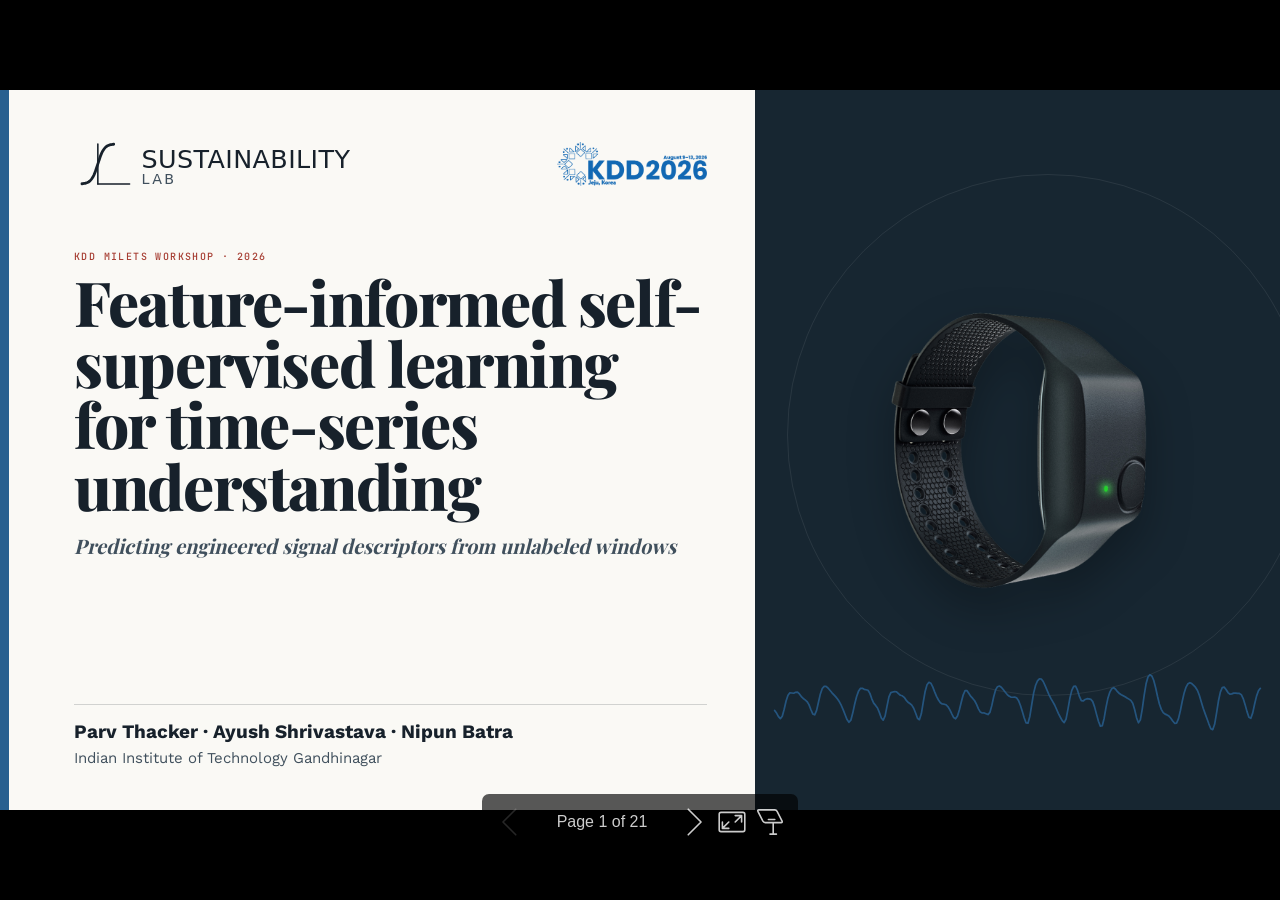
==== commit f4a93b51: "Contain Slide 10 descriptor labels" ====
--- a/presentation/index.html
+++ b/presentation/index.html
@@ -1,5 +1,5 @@
 <!DOCTYPE html><html lang="C"><head><title>Feature-Informed Self-Supervised Learning for Time Series Understanding</title><meta property="og:title" content="Feature-Informed Self-Supervised Learning for Time Series Understanding"><meta name="description" content="KDD MILETS 2026 workshop presentation"><meta property="og:description" content="KDD MILETS 2026 workshop presentation"><meta charset="UTF-8"><meta name="viewport" content="width=device-width,height=device-height,initial-scale=1.0"><meta name="apple-mobile-web-app-capable" content="yes"><meta http-equiv="X-UA-Compatible" content="ie=edge"><meta property="og:type" content="website"><meta name="twitter:card" content="summary"><style>@media screen{body[data-bespoke-view=""] .bespoke-marp-parent>.bespoke-marp-osc>button,body[data-bespoke-view=next] .bespoke-marp-parent>.bespoke-marp-osc>button,body[data-bespoke-view=presenter] .bespoke-marp-presenter-container .bespoke-marp-presenter-info-container button,body[data-bespoke-view=presenter] .bespoke-marp-presenter-container .bespoke-marp-presenter-note-container button{appearance:none;background-color:initial;border:0;color:inherit;cursor:pointer;font-size:inherit;opacity:.8;outline:none;padding:0;transition:opacity .2s linear;-webkit-tap-highlight-color:transparent}body[data-bespoke-view=""] .bespoke-marp-parent>.bespoke-marp-osc>button:disabled,body[data-bespoke-view=next] .bespoke-marp-parent>.bespoke-marp-osc>button:disabled,body[data-bespoke-view=presenter] .bespoke-marp-presenter-container .bespoke-marp-presenter-info-container button:disabled,body[data-bespoke-view=presenter] .bespoke-marp-presenter-container .bespoke-marp-presenter-note-container button:disabled{cursor:not-allowed;opacity:.15!important}body[data-bespoke-view=""] .bespoke-marp-parent>.bespoke-marp-osc>button:hover,body[data-bespoke-view=next] .bespoke-marp-parent>.bespoke-marp-osc>button:hover,body[data-bespoke-view=presenter] .bespoke-marp-presenter-container .bespoke-marp-presenter-info-container button:hover,body[data-bespoke-view=presenter] .bespoke-marp-presenter-container .bespoke-marp-presenter-note-container button:hover{opacity:1}body[data-bespoke-view=""] .bespoke-marp-parent>.bespoke-marp-osc>button:hover:active,body[data-bespoke-view=next] .bespoke-marp-parent>.bespoke-marp-osc>button:hover:active,body[data-bespoke-view=presenter] .bespoke-marp-presenter-container .bespoke-marp-presenter-info-container button:hover:active,body[data-bespoke-view=presenter] .bespoke-marp-presenter-container .bespoke-marp-presenter-note-container button:hover:active{opacity:.6}body[data-bespoke-view=""] .bespoke-marp-parent>.bespoke-marp-osc>button:hover:not(:disabled),body[data-bespoke-view=next] .bespoke-marp-parent>.bespoke-marp-osc>button:hover:not(:disabled),body[data-bespoke-view=presenter] .bespoke-marp-presenter-container .bespoke-marp-presenter-info-container button:hover:not(:disabled),body[data-bespoke-view=presenter] .bespoke-marp-presenter-container .bespoke-marp-presenter-note-container button:hover:not(:disabled){transition:none}body[data-bespoke-view=""] .bespoke-marp-parent>.bespoke-marp-osc>button[data-bespoke-marp-osc=prev],body[data-bespoke-view=next] .bespoke-marp-parent>.bespoke-marp-osc>button[data-bespoke-marp-osc=prev],body[data-bespoke-view=presenter] .bespoke-marp-presenter-container .bespoke-marp-presenter-info-container button.bespoke-marp-presenter-info-page-prev{background:#0000 url("[data-uri]") no-repeat 50%;background-size:contain;overflow:hidden;text-indent:100%;white-space:nowrap}body[data-bespoke-view=""] .bespoke-marp-parent>.bespoke-marp-osc>button[data-bespoke-marp-osc=next],body[data-bespoke-view=next] .bespoke-marp-parent>.bespoke-marp-osc>button[data-bespoke-marp-osc=next],body[data-bespoke-view=presenter] .bespoke-marp-presenter-container .bespoke-marp-presenter-info-container button.bespoke-marp-presenter-info-page-next{background:#0000 url("[data-uri]") no-repeat 50%;background-size:contain;overflow:hidden;text-indent:100%;white-space:nowrap}body[data-bespoke-view=""] .bespoke-marp-parent>.bespoke-marp-osc>button[data-bespoke-marp-osc=fullscreen],body[data-bespoke-view=next] .bespoke-marp-parent>.bespoke-marp-osc>button[data-bespoke-marp-osc=fullscreen]{background:#0000 url("[data-uri]") no-repeat 50%;background-size:contain;overflow:hidden;text-indent:100%;white-space:nowrap}body[data-bespoke-view=""] .bespoke-marp-parent>.bespoke-marp-osc>button.exit[data-bespoke-marp-osc=fullscreen],body[data-bespoke-view=next] .bespoke-marp-parent>.bespoke-marp-osc>button.exit[data-bespoke-marp-osc=fullscreen]{background-image:url("[data-uri]")}body[data-bespoke-view=""] .bespoke-marp-parent>.bespoke-marp-osc>button[data-bespoke-marp-osc=presenter],body[data-bespoke-view=next] .bespoke-marp-parent>.bespoke-marp-osc>button[data-bespoke-marp-osc=presenter]{background:#0000 url("[data-uri]") no-repeat 50%;background-size:contain;overflow:hidden;text-indent:100%;white-space:nowrap}body[data-bespoke-view=presenter] .bespoke-marp-presenter-container .bespoke-marp-presenter-note-container button.bespoke-marp-presenter-note-bigger{background:#0000 url("[data-uri]") no-repeat 50%;background-size:contain;overflow:hidden;text-indent:100%;white-space:nowrap}body[data-bespoke-view=presenter] .bespoke-marp-presenter-container .bespoke-marp-presenter-note-container button.bespoke-marp-presenter-note-smaller{background:#0000 url("[data-uri]") no-repeat 50%;background-size:contain;overflow:hidden;text-indent:100%;white-space:nowrap}}@keyframes __bespoke_marp_transition_reduced_outgoing__{0%{opacity:1}to{opacity:0}}@keyframes __bespoke_marp_transition_reduced_incoming__{0%{mix-blend-mode:plus-lighter;opacity:0}to{mix-blend-mode:plus-lighter;opacity:1}}.bespoke-marp-note,.bespoke-marp-osc,.bespoke-progress-parent{display:none;transition:none}@media screen{::view-transition-group(*){animation-duration:var(--marp-bespoke-transition-animation-duration,.5s);animation-timing-function:ease}::view-transition-new(*),::view-transition-old(*){animation-delay:0s;animation-direction:var(--marp-bespoke-transition-animation-direction,normal);animation-duration:var(--marp-bespoke-transition-animation-duration,.5s);animation-fill-mode:both;animation-name:var(--marp-bespoke-transition-animation-name,var(--marp-bespoke-transition-animation-name-fallback,__bespoke_marp_transition_no_animation__));mix-blend-mode:normal}::view-transition-old(*){--marp-bespoke-transition-animation-name-fallback:__bespoke_marp_transition_reduced_outgoing__;animation-timing-function:ease}::view-transition-new(*){--marp-bespoke-transition-animation-name-fallback:__bespoke_marp_transition_reduced_incoming__;animation-timing-function:ease}::view-transition-new(root),::view-transition-old(root){animation-timing-function:linear}::view-transition-new(__bespoke_marp_transition_osc__),::view-transition-old(__bespoke_marp_transition_osc__){animation-duration:0s!important;animation-name:__bespoke_marp_transition_osc__!important}::view-transition-new(__bespoke_marp_transition_osc__){opacity:0!important}.bespoke-marp-transition-warming-up::view-transition-group(*),.bespoke-marp-transition-warming-up::view-transition-new(*),.bespoke-marp-transition-warming-up::view-transition-old(*){animation-play-state:paused!important}body,html{height:100%;margin:0}body{background:#000;overflow:hidden}svg.bespoke-marp-slide{content-visibility:hidden;opacity:0;pointer-events:none;z-index:-1}svg.bespoke-marp-slide:not(.bespoke-marp-active) *{view-transition-name:none!important}svg.bespoke-marp-slide.bespoke-marp-active{content-visibility:visible;opacity:1;pointer-events:auto;z-index:0}svg.bespoke-marp-slide.bespoke-marp-active.bespoke-marp-active-ready *{animation-name:__bespoke_marp__!important}@supports not (content-visibility:hidden){svg.bespoke-marp-slide[data-bespoke-marp-load=hideable]{display:none}svg.bespoke-marp-slide[data-bespoke-marp-load=hideable].bespoke-marp-active{display:block}}}@media screen and (prefers-reduced-motion:reduce){svg.bespoke-marp-slide *{view-transition-name:none!important}}@media screen{[data-bespoke-marp-fragment=inactive]{visibility:hidden}body[data-bespoke-view=""] .bespoke-marp-parent,body[data-bespoke-view=next] .bespoke-marp-parent{inset:0;position:absolute}body[data-bespoke-view=""] .bespoke-marp-parent>.bespoke-marp-osc,body[data-bespoke-view=next] .bespoke-marp-parent>.bespoke-marp-osc{background:#000000a6;border-radius:7px;bottom:50px;color:#fff;contain:paint;display:block;font-family:Helvetica,Arial,sans-serif;font-size:16px;left:50%;line-height:0;opacity:1;padding:12px;position:absolute;touch-action:manipulation;transform:translateX(-50%);transition:opacity .2s linear;-webkit-user-select:none;user-select:none;white-space:nowrap;will-change:transform;z-index:1;view-transition-name:__bespoke_marp_transition_osc__}body[data-bespoke-view=""] .bespoke-marp-parent>.bespoke-marp-osc>*,body[data-bespoke-view=next] .bespoke-marp-parent>.bespoke-marp-osc>*{margin-left:6px}body[data-bespoke-view=""] .bespoke-marp-parent>.bespoke-marp-osc>:first-child,body[data-bespoke-view=next] .bespoke-marp-parent>.bespoke-marp-osc>:first-child{margin-left:0}body[data-bespoke-view=""] .bespoke-marp-parent>.bespoke-marp-osc>span,body[data-bespoke-view=next] .bespoke-marp-parent>.bespoke-marp-osc>span{opacity:.8}body[data-bespoke-view=""] .bespoke-marp-parent>.bespoke-marp-osc>span[data-bespoke-marp-osc=page],body[data-bespoke-view=next] .bespoke-marp-parent>.bespoke-marp-osc>span[data-bespoke-marp-osc=page]{display:inline-block;min-width:140px;text-align:center}body[data-bespoke-view=""] .bespoke-marp-parent>.bespoke-marp-osc>button[data-bespoke-marp-osc=fullscreen],body[data-bespoke-view=""] .bespoke-marp-parent>.bespoke-marp-osc>button[data-bespoke-marp-osc=next],body[data-bespoke-view=""] .bespoke-marp-parent>.bespoke-marp-osc>button[data-bespoke-marp-osc=presenter],body[data-bespoke-view=""] .bespoke-marp-parent>.bespoke-marp-osc>button[data-bespoke-marp-osc=prev],body[data-bespoke-view=next] .bespoke-marp-parent>.bespoke-marp-osc>button[data-bespoke-marp-osc=fullscreen],body[data-bespoke-view=next] .bespoke-marp-parent>.bespoke-marp-osc>button[data-bespoke-marp-osc=next],body[data-bespoke-view=next] .bespoke-marp-parent>.bespoke-marp-osc>button[data-bespoke-marp-osc=presenter],body[data-bespoke-view=next] .bespoke-marp-parent>.bespoke-marp-osc>button[data-bespoke-marp-osc=prev]{height:32px;line-height:32px;width:32px}body[data-bespoke-view=""] .bespoke-marp-parent.bespoke-marp-inactive,body[data-bespoke-view=next] .bespoke-marp-parent.bespoke-marp-inactive{cursor:none}body[data-bespoke-view=""] .bespoke-marp-parent.bespoke-marp-inactive>.bespoke-marp-osc,body[data-bespoke-view=next] .bespoke-marp-parent.bespoke-marp-inactive>.bespoke-marp-osc{opacity:0;pointer-events:none}body[data-bespoke-view=""] svg.bespoke-marp-slide,body[data-bespoke-view=next] svg.bespoke-marp-slide{height:100%;left:0;position:absolute;top:0;width:100%}body[data-bespoke-view=""] .bespoke-progress-parent{background:#222;display:flex;height:5px;width:100%}body[data-bespoke-view=""] .bespoke-progress-parent+.bespoke-marp-parent{top:5px}body[data-bespoke-view=""] .bespoke-progress-parent .bespoke-progress-bar{background:#0288d1;flex:0 0 0;transition:flex-basis .2s cubic-bezier(0,1,1,1)}body[data-bespoke-view=next]{background:#0000}body[data-bespoke-view=presenter]{background:#161616}body[data-bespoke-view=presenter] .bespoke-marp-presenter-container{display:grid;font-family:Helvetica,Arial,sans-serif;grid-template:"current dragbar next" minmax(140px,1fr) "current dragbar note" 2fr "info    dragbar note" 3em;grid-template-columns:minmax(3px,var(--bespoke-marp-presenter-split-ratio,66%)) 0 minmax(3px,1fr);height:100%;left:0;position:absolute;top:0;width:100%}body[data-bespoke-view=presenter] .bespoke-marp-presenter-container .bespoke-marp-parent{grid-area:current;overflow:hidden;position:relative}body[data-bespoke-view=presenter] .bespoke-marp-presenter-container .bespoke-marp-parent svg.bespoke-marp-slide{height:calc(100% - 40px);left:20px;pointer-events:none;position:absolute;top:20px;-webkit-user-select:none;user-select:none;width:calc(100% - 40px)}body[data-bespoke-view=presenter] .bespoke-marp-presenter-container .bespoke-marp-parent svg.bespoke-marp-slide.bespoke-marp-active{filter:drop-shadow(0 3px 10px rgba(0,0,0,.5))}body[data-bespoke-view=presenter] .bespoke-marp-presenter-container .bespoke-marp-presenter-dragbar-container{background:#0288d1;cursor:col-resize;grid-area:dragbar;margin-left:-3px;opacity:0;position:relative;transition:opacity .4s linear .1s;width:6px;z-index:10}body[data-bespoke-view=presenter] .bespoke-marp-presenter-container .bespoke-marp-presenter-dragbar-container:hover{opacity:1}body[data-bespoke-view=presenter] .bespoke-marp-presenter-container .bespoke-marp-presenter-dragbar-container.active{opacity:1;transition-delay:0s}body[data-bespoke-view=presenter] .bespoke-marp-presenter-container .bespoke-marp-presenter-next-container{background:#222;cursor:pointer;display:none;grid-area:next;overflow:hidden;position:relative}body[data-bespoke-view=presenter] .bespoke-marp-presenter-container .bespoke-marp-presenter-next-container.active{display:block}body[data-bespoke-view=presenter] .bespoke-marp-presenter-container .bespoke-marp-presenter-next-container iframe.bespoke-marp-presenter-next{background:#0000;border:0;display:block;filter:drop-shadow(0 3px 10px rgba(0,0,0,.5));height:calc(100% - 40px);left:20px;pointer-events:none;position:absolute;top:20px;-webkit-user-select:none;user-select:none;width:calc(100% - 40px)}body[data-bespoke-view=presenter] .bespoke-marp-presenter-container .bespoke-marp-presenter-note-container{background:#222;color:#eee;grid-area:note;position:relative;z-index:1}body[data-bespoke-view=presenter] .bespoke-marp-presenter-container .bespoke-marp-presenter-note-container button{height:1.5em;line-height:1.5em;width:1.5em}body[data-bespoke-view=presenter] .bespoke-marp-presenter-container .bespoke-marp-presenter-note-container .bespoke-marp-presenter-note-wrapper{display:block;inset:0;position:absolute}body[data-bespoke-view=presenter] .bespoke-marp-presenter-container .bespoke-marp-presenter-note-container .bespoke-marp-presenter-note-buttons{background:#000000a6;border-radius:4px;bottom:0;display:flex;gap:4px;margin:12px;opacity:0;padding:6px;pointer-events:none;position:absolute;right:0;transition:opacity .2s linear}body[data-bespoke-view=presenter] .bespoke-marp-presenter-container .bespoke-marp-presenter-note-container .bespoke-marp-presenter-note-buttons:focus-within,body[data-bespoke-view=presenter] .bespoke-marp-presenter-container .bespoke-marp-presenter-note-container .bespoke-marp-presenter-note-wrapper:focus-within+.bespoke-marp-presenter-note-buttons,body[data-bespoke-view=presenter] .bespoke-marp-presenter-container .bespoke-marp-presenter-note-container:hover .bespoke-marp-presenter-note-buttons{opacity:1;pointer-events:auto}body[data-bespoke-view=presenter] .bespoke-marp-presenter-container .bespoke-marp-presenter-note-container .bespoke-marp-note{box-sizing:border-box;font-size:calc(1.1em*var(--bespoke-marp-note-font-scale, 1));height:calc(100% - 40px);margin:20px;overflow:auto;padding-right:3px;white-space:pre-wrap;width:calc(100% - 40px);word-wrap:break-word;scrollbar-color:#eeeeee80 #0000;scrollbar-width:thin}body[data-bespoke-view=presenter] .bespoke-marp-presenter-container .bespoke-marp-presenter-note-container .bespoke-marp-note::-webkit-scrollbar{width:6px}body[data-bespoke-view=presenter] .bespoke-marp-presenter-container .bespoke-marp-presenter-note-container .bespoke-marp-note::-webkit-scrollbar-track{background:#0000}body[data-bespoke-view=presenter] .bespoke-marp-presenter-container .bespoke-marp-presenter-note-container .bespoke-marp-note::-webkit-scrollbar-thumb{background:#eeeeee80;border-radius:6px}body[data-bespoke-view=presenter] .bespoke-marp-presenter-container .bespoke-marp-presenter-note-container .bespoke-marp-note:empty{pointer-events:none}body[data-bespoke-view=presenter] .bespoke-marp-presenter-container .bespoke-marp-presenter-note-container .bespoke-marp-note.active{display:block}body[data-bespoke-view=presenter] .bespoke-marp-presenter-container .bespoke-marp-presenter-note-container .bespoke-marp-note p:first-child{margin-top:0}body[data-bespoke-view=presenter] .bespoke-marp-presenter-container .bespoke-marp-presenter-note-container .bespoke-marp-note p:last-child{margin-bottom:0}body[data-bespoke-view=presenter] .bespoke-marp-presenter-container .bespoke-marp-presenter-info-container{align-items:center;box-sizing:border-box;color:#eee;display:flex;flex-wrap:nowrap;grid-area:info;justify-content:center;overflow:hidden;padding:0 10px}body[data-bespoke-view=presenter] .bespoke-marp-presenter-container .bespoke-marp-presenter-info-container .bespoke-marp-presenter-info-page,body[data-bespoke-view=presenter] .bespoke-marp-presenter-container .bespoke-marp-presenter-info-container .bespoke-marp-presenter-info-time,body[data-bespoke-view=presenter] .bespoke-marp-presenter-container .bespoke-marp-presenter-info-container .bespoke-marp-presenter-info-timer{box-sizing:border-box;display:block;padding:0 10px;white-space:nowrap;width:100%}body[data-bespoke-view=presenter] .bespoke-marp-presenter-container .bespoke-marp-presenter-info-container button{height:1.5em;line-height:1.5em;width:1.5em}body[data-bespoke-view=presenter] .bespoke-marp-presenter-container .bespoke-marp-presenter-info-container .bespoke-marp-presenter-info-page{order:2;text-align:center}body[data-bespoke-view=presenter] .bespoke-marp-presenter-container .bespoke-marp-presenter-info-container .bespoke-marp-presenter-info-page .bespoke-marp-presenter-info-page-text{display:inline-block;min-width:120px;text-align:center}body[data-bespoke-view=presenter] .bespoke-marp-presenter-container .bespoke-marp-presenter-info-container .bespoke-marp-presenter-info-time{color:#999;order:1;text-align:left}body[data-bespoke-view=presenter] .bespoke-marp-presenter-container .bespoke-marp-presenter-info-container .bespoke-marp-presenter-info-timer{color:#999;order:3;text-align:right}body[data-bespoke-view=presenter] .bespoke-marp-presenter-container .bespoke-marp-presenter-info-container .bespoke-marp-presenter-info-timer:hover{cursor:pointer}}@media print{.bespoke-marp-presenter-info-container,.bespoke-marp-presenter-next-container,.bespoke-marp-presenter-note-container{display:none}}</style><style>@keyframes marp-outgoing-transition-__builtin__fade{0%{opacity:1}to{opacity:0}}@keyframes marp-incoming-transition-__builtin__fade{0%{mix-blend-mode:plus-lighter;opacity:0}to{mix-blend-mode:plus-lighter;opacity:1}}</style><style>div#\:\$p > svg > foreignObject > section{width:1280px;height:720px;box-sizing:border-box;overflow:hidden;position:relative;scroll-snap-align:center center;-webkit-text-size-adjust:100%;text-size-adjust:100%}div#\:\$p > svg > foreignObject > section::after{bottom:0;content:attr(data-marpit-pagination);padding:inherit;pointer-events:none;position:absolute;right:0}div#\:\$p > svg > foreignObject > section:not([data-marpit-pagination])::after{display:none}div#\:\$p > svg > foreignObject > section :where(:is(h1, marp-h1)){font-size:2em;margin-block:0.67em}div#\:\$p > svg > foreignObject > section section:where(:is(h1, marp-h1)){--marpit-root-font-size: 2em}div#\:\$p > svg > foreignObject > section video::-webkit-media-controls{will-change:transform}@page {size:1280px 720px;margin:0}@media print{html, body{background-color:#fff;margin:0;page-break-inside:avoid;break-inside:avoid-page}div#\:\$p > svg > foreignObject > section{page-break-before:always;break-before:page}div#\:\$p > svg > foreignObject > section, div#\:\$p > svg > foreignObject > section *{-webkit-print-color-adjust:exact!important;animation-delay:0s!important;animation-duration:0s!important;color-adjust:exact!important;print-color-adjust:exact!important;transition:none!important}div#\:\$p > svg[data-marpit-svg]{display:block;height:100vh;width:100vw}}div#\:\$p > svg > foreignObject > :where(section){container-type:size}div#\:\$p > svg > foreignObject > section img[data-marp-twemoji]{background:transparent;height:1em;margin:0 .05em 0 .1em;vertical-align:-.1em;width:1em}@font-face {font-family:"Playfair Display";font-weight:700;src:url("fonts/playfair-700.ttf")}@font-face {font-family:"Playfair Display";font-weight:800;src:url("fonts/playfair-800.ttf")}@font-face {font-family:"Work Sans";font-weight:400;src:url("fonts/worksans-400.ttf")}@font-face {font-family:"Work Sans";font-weight:500;src:url("fonts/worksans-500.ttf")}@font-face {font-family:"Work Sans";font-weight:600;src:url("fonts/worksans-600.ttf")}@font-face {font-family:"Work Sans";font-weight:700;src:url("fonts/worksans-700.ttf")}@font-face {font-family:"JetBrains Mono";font-weight:400;src:url("fonts/jetbrains-400.ttf")}@font-face {font-family:"JetBrains Mono";font-weight:500;src:url("fonts/jetbrains-500.ttf")}div#\:\$p > svg > foreignObject > :where(section):not([\20 root]){--paper: #fbfaf6;--white: #ffffff;--ink: #17212b;--ink-2: #40505d;--muted: #6c7780;--line: #d7dde1;--line-2: #edf0f1;--brick: #a63d32;--blue: #285f8f;--teal: #26796f;--gold: #a36f24;--dark: #172631;--pale-blue: #eaf1f6;--pale-teal: #e9f2ef;--pale-brick: #f6ece9;--accent: var(--brick);}div#\:\$p > svg > foreignObject > section{width:1280px;height:720px;box-sizing:border-box;overflow:hidden;padding:38px 62px 63px;background:var(--paper);color:var(--ink);font-family:"Work Sans", "Avenir Next", "Helvetica Neue", Arial, sans-serif;font-size:20px;line-height:1.35;display:flex;flex-direction:column;justify-content:flex-start}div#\:\$p > svg > foreignObject > section{--marpit-root-font-size: 20px}div#\:\$p > svg > foreignObject > section::after{right:26px;bottom:12px;color:var(--muted);font-family:"JetBrains Mono", monospace;font-size:9px}div#\:\$p > svg > foreignObject > section::after{--marpit-root-font-size: 9px}div#\:\$p > svg > foreignObject > section footer{position:absolute;left:62px;bottom:13px;color:var(--muted);font-family:"JetBrains Mono", monospace;font-size:9px;line-height:1;letter-spacing:.02em}div#\:\$p > svg > foreignObject > section :is(h1, marp-h1), div#\:\$p > svg > foreignObject > section :is(h2, marp-h2), div#\:\$p > svg > foreignObject > section :is(h3, marp-h3), div#\:\$p > svg > foreignObject > section p{margin:0}div#\:\$p > svg > foreignObject > section :is(h1, marp-h1), div#\:\$p > svg > foreignObject > section :is(h2, marp-h2){color:var(--ink);font-family:"Playfair Display", Georgia, serif;letter-spacing:-.022em}div#\:\$p > svg > foreignObject > section :is(h1, marp-h1){font-size:62px;line-height:.99;font-weight:800}div#\:\$p > svg > foreignObject > section :is(h2, marp-h2){font-size:38px;line-height:1.06;font-weight:800;margin-bottom:18px;max-width:1150px}div#\:\$p > svg > foreignObject > section :is(h3, marp-h3){color:var(--ink);font-size:18px;line-height:1.25;font-weight:700}div#\:\$p > svg > foreignObject > section strong{color:var(--ink);font-weight:700}div#\:\$p > svg > foreignObject > section em{color:var(--accent);font-style:normal;font-weight:650}div#\:\$p > svg > foreignObject > section img{display:block;max-width:100%}div#\:\$p > svg > foreignObject > section .kicker{margin-bottom:7px;color:var(--accent);font-family:"JetBrains Mono", monospace;font-size:10px;font-weight:500;letter-spacing:.14em;text-transform:uppercase}div#\:\$p > svg > foreignObject > section section.kicker{--marpit-root-font-size: 10px}div#\:\$p > svg > foreignObject > section .source{position:absolute;left:62px;right:58px;bottom:31px;color:var(--muted);font-family:"JetBrains Mono", monospace;font-size:8px;line-height:1.25}div#\:\$p > svg > foreignObject > section section.source{--marpit-root-font-size: 8px}div#\:\$p > svg > foreignObject > section .body{flex:1;min-height:0;display:flex;flex-direction:column;justify-content:center}div#\:\$p > svg > foreignObject > section .body.top{justify-content:flex-start}div#\:\$p > svg > foreignObject > section .lede{color:var(--ink-2);font-family:"Playfair Display", Georgia, serif;font-size:26px;line-height:1.32}div#\:\$p > svg > foreignObject > section section.lede{--marpit-root-font-size: 26px}div#\:\$p > svg > foreignObject > section .mono{font-family:"JetBrains Mono", monospace}div#\:\$p > svg > foreignObject > section .small{color:var(--muted);font-size:13px;line-height:1.4}div#\:\$p > svg > foreignObject > section section.small{--marpit-root-font-size: 13px}div#\:\$p > svg > foreignObject > section .note{color:var(--muted);font-size:12px;line-height:1.4}div#\:\$p > svg > foreignObject > section section.note{--marpit-root-font-size: 12px}div#\:\$p > svg > foreignObject > section .accent{color:var(--accent)}div#\:\$p > svg > foreignObject > section .blue{color:var(--blue)}div#\:\$p > svg > foreignObject > section .teal{color:var(--teal)}div#\:\$p > svg > foreignObject > section .brick{color:var(--brick)}div#\:\$p > svg > foreignObject > section .takeaway{margin-top:12px;padding:8px 12px 8px 14px;border-left:3px solid var(--accent);background:rgba(255,255,255,.75);color:var(--ink-2);font-size:14px;line-height:1.35}div#\:\$p > svg > foreignObject > section section.takeaway{--marpit-root-font-size: 14px}@keyframes kdd-fragment-in{from{opacity:.12;transform:translateY(12px) scale(.992);filter:saturate(.55)}to{opacity:1;transform:translateY(0) scale(1);filter:saturate(1)}}@media screen{div#\:\$p > svg > foreignObject > section [data-marpit-fragment][data-bespoke-marp-fragment="inactive"]{visibility:hidden;opacity:0;transform:translateY(12px) scale(.992)}div#\:\$p > svg > foreignObject > section [data-marpit-fragment][data-bespoke-marp-fragment="active"]{visibility:visible;opacity:1;transform:translateY(0) scale(1)}div#\:\$p > svg > foreignObject > section [data-marpit-fragment][data-bespoke-marp-current-fragment="current"]{animation:kdd-fragment-in .34s cubic-bezier(.2,.75,.25,1) both}}@media screen and (prefers-reduced-motion: reduce){div#\:\$p > svg > foreignObject > section [data-marpit-fragment][data-bespoke-marp-current-fragment="current"]{animation:none}}div#\:\$p > svg > foreignObject > section.title-slide{position:relative;isolation:isolate;padding:0;display:grid;grid-template-columns:59% 41%;background:#faf9f5}div#\:\$p > svg > foreignObject > section.title-slide::before{content:"";position:absolute;inset:0 auto 0 0;width:9px;background:var(--blue);z-index:3}div#\:\$p > svg > foreignObject > section .title-copy{padding:46px 48px 42px 74px;display:flex;flex-direction:column;min-width:0}div#\:\$p > svg > foreignObject > section .title-brand-row{display:flex;align-items:center;justify-content:space-between;gap:26px}div#\:\$p > svg > foreignObject > section .title-lab-logo{width:278px;height:56px;object-fit:contain;object-position:left center}div#\:\$p > svg > foreignObject > section .title-kdd-logo{width:150px;height:auto}div#\:\$p > svg > foreignObject > section .title-copy .kicker{margin-top:58px}div#\:\$p > svg > foreignObject > section .title-slide :is(h1, marp-h1){max-width:690px;font-size:49px;line-height:1.01}div#\:\$p > svg > foreignObject > section .title-subtitle{margin-top:17px;max-width:650px;color:var(--ink-2);font-family:"Playfair Display", Georgia, serif;font-size:20px;font-style:italic;line-height:1.28}div#\:\$p > svg > foreignObject > section section.title-subtitle{--marpit-root-font-size: 20px}div#\:\$p > svg > foreignObject > section .title-meta{margin-top:auto;padding-top:16px;border-top:1px solid rgba(23,33,43,.18)}div#\:\$p > svg > foreignObject > section .title-authors{color:var(--ink);font-size:19px;font-weight:700;line-height:1.2}div#\:\$p > svg > foreignObject > section section.title-authors{--marpit-root-font-size: 19px}div#\:\$p > svg > foreignObject > section .title-affiliation{margin-top:5px;color:var(--ink-2);font-size:15px;line-height:1.25}div#\:\$p > svg > foreignObject > section section.title-affiliation{--marpit-root-font-size: 15px}div#\:\$p > svg > foreignObject > section .title-hero{position:relative;overflow:hidden;background:var(--dark);display:flex;align-items:center;justify-content:center}div#\:\$p > svg > foreignObject > section .title-hero::before{content:"";position:absolute;width:520px;height:520px;border:1px solid rgba(255,255,255,.08);border-radius:50%;top:84px;left:32px}div#\:\$p > svg > foreignObject > section .title-device{position:relative;z-index:2;width:302px;filter:drop-shadow(0 20px 22px rgba(0,0,0,.28))}div#\:\$p > svg > foreignObject > section .title-wave{position:absolute;z-index:1;left:18px;right:18px;bottom:72px;width:calc(100% - 36px);opacity:.82}div#\:\$p > svg > foreignObject > section .title-hero-label{position:absolute;z-index:2;left:40px;top:44px;color:#d5dfe4;font-family:"JetBrains Mono";font-size:10px;line-height:1.45;letter-spacing:.08em;text-transform:uppercase}div#\:\$p > svg > foreignObject > section section.title-hero-label{--marpit-root-font-size: 10px}div#\:\$p > svg > foreignObject > section.title-slide footer, div#\:\$p > svg > foreignObject > section.title-slide::after{display:none}div#\:\$p > svg > foreignObject > section .evidence-lanes{display:grid;grid-template-columns:1fr 1fr;gap:28px;min-height:0}div#\:\$p > svg > foreignObject > section .evidence-lane{min-width:0;padding-top:10px;border-top:4px solid var(--blue)}div#\:\$p > svg > foreignObject > section .evidence-lane.hhar{border-top-color:var(--teal)}div#\:\$p > svg > foreignObject > section .evidence-lane .lane-head{display:flex;align-items:baseline;justify-content:space-between;gap:14px;margin-bottom:11px}div#\:\$p > svg > foreignObject > section .evidence-lane .lane-name{font-family:"Playfair Display", Georgia, serif;font-size:24px;font-weight:800}div#\:\$p > svg > foreignObject > section .evidence-lane div#\:\$p > svg > foreignObject > section section.lane-name{--marpit-root-font-size: 24px}div#\:\$p > svg > foreignObject > section .evidence-lane .lane-task{color:var(--muted);font-family:"JetBrains Mono";font-size:9px;text-transform:uppercase;letter-spacing:.08em}div#\:\$p > svg > foreignObject > section .evidence-lane div#\:\$p > svg > foreignObject > section section.lane-task{--marpit-root-font-size: 9px}div#\:\$p > svg > foreignObject > section .real-plot-frame{height:270px;padding:10px;border:1px solid var(--line);background:var(--white);overflow:hidden;display:flex;align-items:center;justify-content:center}div#\:\$p > svg > foreignObject > section .real-plot-frame img{width:100%;height:100%;object-fit:contain}div#\:\$p > svg > foreignObject > section .real-plot-frame.acquisition-frame{position:relative;display:block;height:270px;padding:0;border:0;background:var(--dark);box-shadow:inset 0 0 0 1px rgba(23,33,43,.14)}div#\:\$p > svg > foreignObject > section .acquisition-frame > .acquisition-photo{position:absolute;inset:0;width:100%;height:100%;object-fit:cover}div#\:\$p > svg > foreignObject > section .ppg-acquisition > .acquisition-photo, div#\:\$p > svg > foreignObject > section .hhar-acquisition > .acquisition-photo{top:-60px;bottom:auto;height:calc(100% + 60px)}div#\:\$p > svg > foreignObject > section .ppg-acquisition > .acquisition-photo{object-position:58% 50%}div#\:\$p > svg > foreignObject > section .hhar-acquisition > .acquisition-photo{object-position:55% 50%}div#\:\$p > svg > foreignObject > section .acquisition-frame::after{content:"";position:absolute;inset:0;background:linear-gradient(180deg, rgba(23,33,43,0) 38%, rgba(23,33,43,.23) 100%);pointer-events:none}div#\:\$p > svg > foreignObject > section .acquisition-data-card{position:absolute;z-index:2;left:14px;right:14px;bottom:14px;height:108px;padding:10px 12px;overflow:hidden;background:rgba(250,249,245,.96);box-shadow:0 8px 20px rgba(23,33,43,.16)}div#\:\$p > svg > foreignObject > section .acquisition-data-head{display:flex;align-items:center;justify-content:space-between;gap:12px;height:14px;color:var(--muted);font-family:"JetBrains Mono";font-size:9px;font-weight:600;letter-spacing:.05em;white-space:nowrap}div#\:\$p > svg > foreignObject > section section.acquisition-data-head{--marpit-root-font-size: 9px}div#\:\$p > svg > foreignObject > section .acquisition-data-card .acquisition-ppg-trace{display:block;width:100%;height:68px;margin-top:5px;object-fit:fill}div#\:\$p > svg > foreignObject > section .hhar-mini-row{display:grid;grid-template-columns:68px minmax(0, 1fr);gap:9px;align-items:center;height:35px;color:var(--ink-2);font-family:"JetBrains Mono";font-size:8.5px;font-weight:600;letter-spacing:.055em}div#\:\$p > svg > foreignObject > section section.hhar-mini-row{--marpit-root-font-size: 8.5px}div#\:\$p > svg > foreignObject > section .hhar-mini-crop{position:relative;width:100%;height:29px;overflow:hidden;border-bottom:1px solid rgba(23,33,43,.14)}div#\:\$p > svg > foreignObject > section .hhar-mini-crop img{position:absolute;left:-101px;width:540px;max-width:none;height:auto;object-fit:initial}div#\:\$p > svg > foreignObject > section .hhar-mini-crop.standing img{top:-23px}div#\:\$p > svg > foreignObject > section .hhar-mini-crop.walking img{top:-74px}div#\:\$p > svg > foreignObject > section .hhar-context{width:100%;height:100%;display:grid;grid-template-columns:minmax(0, 34%) minmax(0, 66%);gap:12px;align-items:center;overflow:hidden}div#\:\$p > svg > foreignObject > section .hhar-context > img{min-width:0;min-height:0}div#\:\$p > svg > foreignObject > section .hhar-context .hhar-device{width:100%;height:100%;object-fit:cover;object-position:50% 48%}div#\:\$p > svg > foreignObject > section .hhar-context .hhar-trace{width:100%;height:auto;max-height:100%;object-fit:contain}div#\:\$p > svg > foreignObject > section .lane-copy{margin-top:12px;color:var(--ink-2);font-size:14px;line-height:1.4}div#\:\$p > svg > foreignObject > section section.lane-copy{--marpit-root-font-size: 14px}div#\:\$p > svg > foreignObject > section .lane-copy b{display:block;margin-bottom:3px}div#\:\$p > svg > foreignObject > section .vision-layout{display:grid;grid-template-columns:1.16fr .84fr;gap:28px;align-items:center;min-height:0}div#\:\$p > svg > foreignObject > section .vision-original{position:relative;height:410px;overflow:hidden;background:#d6d0c3}div#\:\$p > svg > foreignObject > section .vision-original img{width:100%;height:100%;object-fit:cover}div#\:\$p > svg > foreignObject > section .image-tag{position:absolute;left:16px;bottom:14px;padding:6px 9px;background:rgba(23,33,43,.84);color:white;font-family:"JetBrains Mono";font-size:9px;text-transform:uppercase;letter-spacing:.08em}div#\:\$p > svg > foreignObject > section section.image-tag{--marpit-root-font-size: 9px}div#\:\$p > svg > foreignObject > section .vision-views{display:grid;grid-template-columns:repeat(2, 1fr);gap:15px}div#\:\$p > svg > foreignObject > section .transformation-grid{grid-column:1 / -1;display:grid;grid-template-columns:repeat(2, 1fr);gap:15px}div#\:\$p > svg > foreignObject > section .view-card{min-width:0}div#\:\$p > svg > foreignObject > section .view-card .photo{height:165px;overflow:hidden;background:#d6d0c3}div#\:\$p > svg > foreignObject > section .view-card .photo img{width:100%;height:100%;object-fit:cover}div#\:\$p > svg > foreignObject > section .view-card .photo.flip img{transform:scaleX(-1)}div#\:\$p > svg > foreignObject > section .view-card .photo.crop img{transform:scale(1.72);transform-origin:50% 35%}div#\:\$p > svg > foreignObject > section .view-card .photo.color img{filter:hue-rotate(105deg) saturate(1.7) contrast(1.05)}div#\:\$p > svg > foreignObject > section .view-card .photo.blur img{transform:scale(1.04);filter:blur(3px) saturate(.9)}div#\:\$p > svg > foreignObject > section .view-card .label{margin-top:7px;color:var(--ink-2);font-family:"JetBrains Mono";font-size:11.5px;text-transform:uppercase;letter-spacing:.05em}div#\:\$p > svg > foreignObject > section .view-card div#\:\$p > svg > foreignObject > section section.label{--marpit-root-font-size: 11.5px}div#\:\$p > svg > foreignObject > section .view-card.claim{grid-column:1 / -1;padding:15px 17px;border-left:4px solid var(--teal);background:var(--white);color:var(--ink-2);font-size:16px}div#\:\$p > svg > foreignObject > section section.view-card.claim{--marpit-root-font-size: 16px}div#\:\$p > svg > foreignObject > section .order-sequence{display:grid;grid-template-columns:repeat(5, auto);justify-content:center;gap:11px;align-items:center;margin:2px 0 14px}div#\:\$p > svg > foreignObject > section .order-sequence :is(span, marp-span){color:var(--ink-2);font-family:"JetBrains Mono";font-size:10px;text-transform:uppercase;letter-spacing:.04em}div#\:\$p > svg > foreignObject > section .order-sequence i{color:var(--brick);font-style:normal}div#\:\$p > svg > foreignObject > section .order-grid{display:grid;grid-template-columns:1fr 1fr;gap:22px;min-height:0}div#\:\$p > svg > foreignObject > section .order-panel{position:relative;min-width:0}div#\:\$p > svg > foreignObject > section .order-panel .label{margin-bottom:7px;color:var(--muted);font-family:"JetBrains Mono";font-size:9px;text-transform:uppercase;letter-spacing:.1em}div#\:\$p > svg > foreignObject > section .order-panel div#\:\$p > svg > foreignObject > section section.label{--marpit-root-font-size: 9px}div#\:\$p > svg > foreignObject > section .order-panel img{width:100%;height:330px;object-fit:cover;object-position:center;border:1px solid #394c50;background:#3d4545}div#\:\$p > svg > foreignObject > section .order-panel.reversed{border-top:4px solid var(--brick);padding-top:8px}div#\:\$p > svg > foreignObject > section .order-panel.observed{border-top:4px solid var(--teal);padding-top:8px}div#\:\$p > svg > foreignObject > section.invariance-failure{padding:42px 62px 63px;background:var(--dark);color:#edf3f5}div#\:\$p > svg > foreignObject > section.invariance-failure :is(h2, marp-h2){max-width:1120px;margin-bottom:20px;color:#ffffff;font-size:36px;line-height:1.05}div#\:\$p > svg > foreignObject > section.invariance-failure .kicker{color:#e1b263}div#\:\$p > svg > foreignObject > section .invariance-layout{display:grid;grid-template-columns:1.12fr .88fr;gap:30px;align-items:stretch;min-height:0}div#\:\$p > svg > foreignObject > section .invariance-visual{position:relative;min-width:0;overflow:hidden;background:#f4efe6;border:1px solid rgba(255,255,255,.13)}div#\:\$p > svg > foreignObject > section .conceptual-label{padding:7px 12px 6px;border-bottom:1px solid var(--line);background:#fbfaf6;color:var(--brick);font-family:"JetBrains Mono";font-size:10.5px;font-weight:600;line-height:1.1;letter-spacing:.06em;text-transform:uppercase}div#\:\$p > svg > foreignObject > section section.conceptual-label{--marpit-root-font-size: 10.5px}div#\:\$p > svg > foreignObject > section .invariance-visual img{width:100%;height:292px;object-fit:cover;object-position:center}div#\:\$p > svg > foreignObject > section .invariance-captions{display:grid;grid-template-columns:1fr 1fr;min-height:52px;border-top:1px solid rgba(23,33,43,.16);background:#fbfaf6}div#\:\$p > svg > foreignObject > section .invariance-captions :is(span, marp-span){padding:10px 13px 9px;color:var(--ink-2);font-family:"JetBrains Mono";font-size:11px;font-weight:500;line-height:1.32;letter-spacing:.025em;text-transform:uppercase}div#\:\$p > svg > foreignObject > section .invariance-captions :is(span, marp-span) + :is(span, marp-span){border-left:1px solid var(--line);color:var(--brick)}div#\:\$p > svg > foreignObject > section .invariance-logic{display:grid;grid-template-rows:repeat(3, 1fr);min-width:0}div#\:\$p > svg > foreignObject > section .logic-step{padding:11px 0 10px 18px;border-top:1px solid rgba(255,255,255,.16)}div#\:\$p > svg > foreignObject > section .logic-step:first-child{border-top:4px solid #e1b263}div#\:\$p > svg > foreignObject > section .logic-step.failure{border-top-color:rgba(166,61,50,.75)}div#\:\$p > svg > foreignObject > section .logic-label{color:#e1b263;font-family:"JetBrains Mono";font-size:10.5px;font-weight:500;letter-spacing:.09em;text-transform:uppercase}div#\:\$p > svg > foreignObject > section section.logic-label{--marpit-root-font-size: 10.5px}div#\:\$p > svg > foreignObject > section .logic-step.failure .logic-label{color:#ee9187}div#\:\$p > svg > foreignObject > section .logic-equation{margin-top:3px;color:#ffffff;font-family:"Playfair Display", Georgia, serif;font-size:29px;font-weight:800;line-height:1;letter-spacing:-.02em}div#\:\$p > svg > foreignObject > section section.logic-equation{--marpit-root-font-size: 29px}div#\:\$p > svg > foreignObject > section .logic-step p{margin-top:5px;color:#c5d0d5;font-size:15px;line-height:1.28}div#\:\$p > svg > foreignObject > section .invariance-consequence{margin-top:14px;padding:9px 14px 10px;border-left:4px solid var(--brick);background:rgba(255,255,255,.07);color:#d9e1e4;font-size:14px;line-height:1.32}div#\:\$p > svg > foreignObject > section section.invariance-consequence{--marpit-root-font-size: 14px}div#\:\$p > svg > foreignObject > section .invariance-consequence b{color:#ffffff}div#\:\$p > svg > foreignObject > section.invariance-failure .source, div#\:\$p > svg > foreignObject > section.invariance-failure footer, div#\:\$p > svg > foreignObject > section.invariance-failure::after{color:#9dabb2}div#\:\$p > svg > foreignObject > section.downstream-augmentation :is(h2, marp-h2){margin-bottom:12px}div#\:\$p > svg > foreignObject > section .real-augmentation{width:100%;height:354px;object-fit:contain}div#\:\$p > svg > foreignObject > section .application-strip{display:grid;grid-template-columns:repeat(3, 1fr);gap:18px;margin-top:5px}div#\:\$p > svg > foreignObject > section .application-item{min-width:0;padding-top:8px;border-top:3px solid var(--blue)}div#\:\$p > svg > foreignObject > section .application-item:nth-child(2){border-top-color:var(--teal)}div#\:\$p > svg > foreignObject > section .application-item:nth-child(3){border-top-color:var(--brick)}div#\:\$p > svg > foreignObject > section .application-item b{display:block;color:var(--muted);font-family:"JetBrains Mono";font-size:10.5px;font-weight:600;text-transform:uppercase;letter-spacing:.055em}div#\:\$p > svg > foreignObject > section .application-item strong{display:block;margin-top:4px;color:var(--ink);font-size:15.5px;line-height:1.2}div#\:\$p > svg > foreignObject > section .application-item :is(span, marp-span){display:block;margin-top:4px;color:var(--ink-2);font-size:14px;line-height:1.24}div#\:\$p > svg > foreignObject > section .augmentation-rule{display:grid;grid-template-columns:112px 1fr;gap:12px;align-items:baseline;margin-top:10px;padding:8px 12px 9px;border-left:4px solid var(--brick);background:var(--white)}div#\:\$p > svg > foreignObject > section .augmentation-rule b{color:var(--brick);font-family:"JetBrains Mono";font-size:10.5px;text-transform:uppercase;letter-spacing:.06em}div#\:\$p > svg > foreignObject > section .augmentation-rule :is(span, marp-span){color:var(--ink-2);font-size:14.5px;line-height:1.24}div#\:\$p > svg > foreignObject > section .augmentation-rule i{color:var(--ink);font-family:"JetBrains Mono";font-size:13.5px;font-style:normal;font-weight:600}div#\:\$p > svg > foreignObject > section.concept-bridge{background:var(--dark);color:white;padding:52px 70px 60px}div#\:\$p > svg > foreignObject > section.concept-bridge :is(h1, marp-h1), div#\:\$p > svg > foreignObject > section.concept-bridge :is(h2, marp-h2){color:white}div#\:\$p > svg > foreignObject > section.concept-bridge .kicker{color:#e1b263}div#\:\$p > svg > foreignObject > section .bridge-layout{display:grid;grid-template-columns:.82fr 1.18fr;gap:38px;flex:1;align-items:center}div#\:\$p > svg > foreignObject > section .bridge-equation{color:white;font-family:"Playfair Display", Georgia, serif;font-size:72px;font-weight:800;line-height:1;letter-spacing:-.04em}div#\:\$p > svg > foreignObject > section section.bridge-equation{--marpit-root-font-size: 72px}div#\:\$p > svg > foreignObject > section .bridge-equation .arrow{color:#e1b263}div#\:\$p > svg > foreignObject > section .bridge-copy{margin-top:19px;color:#cbd5da;font-size:18px;line-height:1.45}div#\:\$p > svg > foreignObject > section section.bridge-copy{--marpit-root-font-size: 18px}div#\:\$p > svg > foreignObject > section .bridge-points{display:grid;gap:12px}div#\:\$p > svg > foreignObject > section .bridge-point{display:grid;grid-template-columns:36px 1fr;gap:13px;align-items:start;padding:15px 0;border-top:1px solid rgba(255,255,255,.14)}div#\:\$p > svg > foreignObject > section .bridge-point .no{color:#e1b263;font-family:"JetBrains Mono";font-size:10px}div#\:\$p > svg > foreignObject > section .bridge-point div#\:\$p > svg > foreignObject > section section.no{--marpit-root-font-size: 10px}div#\:\$p > svg > foreignObject > section .bridge-point b{color:white;font-size:17px}div#\:\$p > svg > foreignObject > section .bridge-point :is(span, marp-span){display:block;margin-top:3px;color:#aebbc2;font-size:14px}div#\:\$p > svg > foreignObject > section.concept-bridge footer, div#\:\$p > svg > foreignObject > section.concept-bridge::after, div#\:\$p > svg > foreignObject > section.concept-bridge .source{color:#9dabb2}div#\:\$p > svg > foreignObject > section .feature-family-slide{padding:44px 62px 60px}div#\:\$p > svg > foreignObject > section .feature-family-slide :is(h2, marp-h2){margin-bottom:8px;font-size:36px}div#\:\$p > svg > foreignObject > section .family-overview{flex:1;min-height:0;display:flex;align-items:center;justify-content:center}div#\:\$p > svg > foreignObject > section .family-overview img{width:100%;height:455px;object-fit:contain}div#\:\$p > svg > foreignObject > section .family-method-note{display:grid;grid-template-columns:150px 1fr;gap:12px;align-items:baseline;margin-top:4px;padding:9px 13px 10px;border-left:4px solid #e1b263;background:rgba(255,255,255,.07)}div#\:\$p > svg > foreignObject > section .family-method-note b{color:#e1b263;font-family:"JetBrains Mono";font-size:10.5px;text-transform:uppercase;letter-spacing:.065em}div#\:\$p > svg > foreignObject > section .family-method-note :is(span, marp-span){color:#d5dfe4;font-size:14px;line-height:1.28}div#\:\$p > svg > foreignObject > section .feature-asset{width:100%;height:450px;object-fit:contain}div#\:\$p > svg > foreignObject > section .method-asset{width:100%;height:442px;object-fit:contain}div#\:\$p > svg > foreignObject > section .feature-footer{display:flex;justify-content:space-between;gap:28px;margin-top:7px;color:var(--muted);font-size:12px}div#\:\$p > svg > foreignObject > section section.feature-footer{--marpit-root-font-size: 12px}div#\:\$p > svg > foreignObject > section .feature-footer b{color:var(--teal)}div#\:\$p > svg > foreignObject > section.method-slide{padding:30px 62px 60px}div#\:\$p > svg > foreignObject > section.method-slide :is(h2, marp-h2){margin-bottom:5px;font-size:36px}div#\:\$p > svg > foreignObject > section.method-slide .body{flex:1;min-height:0}div#\:\$p > svg > foreignObject > section.method-slide .method-asset{width:100%;height:500px;object-fit:contain}div#\:\$p > svg > foreignObject > section.feature-worked{padding:30px 62px 60px}div#\:\$p > svg > foreignObject > section.feature-worked :is(h2, marp-h2){margin-bottom:5px;font-size:35px}div#\:\$p > svg > foreignObject > section .worked-example{flex:1;min-height:0}div#\:\$p > svg > foreignObject > section .worked-example-asset{width:100%;height:445px;object-fit:contain}div#\:\$p > svg > foreignObject > section .feature-evidence{display:grid;grid-template-columns:210px minmax(0, 1fr) 260px;gap:18px;align-items:center;min-height:72px;margin-top:1px;padding:8px 15px 9px 17px;border-left:5px solid var(--brick);background:var(--white)}div#\:\$p > svg > foreignObject > section .feature-evidence.temporal{border-left-color:var(--teal)}div#\:\$p > svg > foreignObject > section .feature-evidence.spectral{border-left-color:var(--blue)}div#\:\$p > svg > foreignObject > section .feature-evidence-label{color:var(--brick);font-family:"JetBrains Mono";font-size:16px;font-weight:600;letter-spacing:.035em;text-transform:uppercase}div#\:\$p > svg > foreignObject > section section.feature-evidence-label{--marpit-root-font-size: 16px}div#\:\$p > svg > foreignObject > section .feature-evidence.temporal .feature-evidence-label{color:var(--teal)}div#\:\$p > svg > foreignObject > section .feature-evidence.spectral .feature-evidence-label{color:var(--blue)}div#\:\$p > svg > foreignObject > section .feature-evidence-copy{min-width:0}div#\:\$p > svg > foreignObject > section .feature-evidence-copy b{display:block;color:var(--ink);font-size:17.5px;line-height:1.15}div#\:\$p > svg > foreignObject > section .feature-evidence-copy :is(span, marp-span){display:block;margin-top:3px;color:var(--ink-2);font-size:16.5px;line-height:1.18}div#\:\$p > svg > foreignObject > section .feature-evidence-task{min-width:0;padding-left:15px;border-left:1px solid var(--line)}div#\:\$p > svg > foreignObject > section .feature-evidence-task :is(span, marp-span){display:block;color:var(--muted);font-family:"JetBrains Mono";font-size:11.5px;letter-spacing:.045em;text-transform:uppercase}div#\:\$p > svg > foreignObject > section .feature-evidence-task b{display:block;margin-top:5px;color:var(--ink);font-size:16px;line-height:1.2}div#\:\$p > svg > foreignObject > section .dataset-grid{display:grid;grid-template-columns:1fr 1fr;gap:28px;min-height:0}div#\:\$p > svg > foreignObject > section .dataset-card{position:relative;min-width:0;height:422px;overflow:hidden;background:var(--white);border-top:5px solid var(--blue)}div#\:\$p > svg > foreignObject > section .dataset-card.hhar{border-top-color:var(--teal)}div#\:\$p > svg > foreignObject > section .dataset-head{padding:15px 18px 10px;display:flex;align-items:baseline;justify-content:space-between;border-bottom:1px solid var(--line)}div#\:\$p > svg > foreignObject > section .dataset-head :is(h3, marp-h3){font-family:"Playfair Display", Georgia, serif;font-size:25px}div#\:\$p > svg > foreignObject > section .dataset-head :is(span, marp-span){color:var(--muted);font-family:"JetBrains Mono";font-size:9px;text-transform:uppercase;letter-spacing:.08em}div#\:\$p > svg > foreignObject > section .dataset-visual{height:245px;padding:10px 18px;display:flex;align-items:center;justify-content:center;overflow:hidden}div#\:\$p > svg > foreignObject > section .dataset-visual.ppg{display:grid;grid-template-columns:150px 1fr;gap:10px}div#\:\$p > svg > foreignObject > section .dataset-visual.ppg .device{width:146px}div#\:\$p > svg > foreignObject > section .dataset-visual img{width:100%;max-height:100%;object-fit:contain}div#\:\$p > svg > foreignObject > section .dataset-visual.hhar-context .hhar-device{object-fit:contain;object-position:center}div#\:\$p > svg > foreignObject > section .dataset-metrics{display:grid;grid-template-columns:repeat(3, 1fr);border-top:1px solid var(--line)}div#\:\$p > svg > foreignObject > section .dataset-metric{padding:12px 14px;border-right:1px solid var(--line)}div#\:\$p > svg > foreignObject > section .dataset-metric:last-child{border-right:none}div#\:\$p > svg > foreignObject > section .dataset-metric b{display:block;font-family:"Playfair Display", Georgia, serif;font-size:20px}div#\:\$p > svg > foreignObject > section .dataset-metric :is(span, marp-span){display:block;margin-top:2px;color:var(--muted);font-size:10px;line-height:1.3}div#\:\$p > svg > foreignObject > section.experiment-grid-slide{padding:30px 62px 60px}div#\:\$p > svg > foreignObject > section.experiment-grid-slide :is(h2, marp-h2){margin-bottom:7px;font-size:35px}div#\:\$p > svg > foreignObject > section .experiment-grid-body{justify-content:flex-start}div#\:\$p > svg > foreignObject > section .experiment-inventory{display:grid;grid-template-columns:.86fr .92fr 1.36fr 1.86fr;min-height:350px;margin-top:3px}div#\:\$p > svg > foreignObject > section .experiment-factor{min-width:0;padding:0 18px;border-left:1px solid var(--line);border-top:4px solid var(--blue)}div#\:\$p > svg > foreignObject > section .experiment-factor:first-child{padding-left:0;border-left:none}div#\:\$p > svg > foreignObject > section .experiment-factor:last-child{padding-right:0}div#\:\$p > svg > foreignObject > section .experiment-factor.backbones{border-top-color:var(--teal)}div#\:\$p > svg > foreignObject > section .experiment-factor.methods{border-top-color:var(--brick)}div#\:\$p > svg > foreignObject > section .experiment-factor.settings{border-top-color:var(--gold)}div#\:\$p > svg > foreignObject > section .factor-head{min-height:70px;display:flex;align-items:center;gap:10px;border-bottom:1px solid var(--line)}div#\:\$p > svg > foreignObject > section .factor-count{color:var(--ink);font-family:"Playfair Display", Georgia, serif;font-size:43px;font-weight:800;line-height:.92}div#\:\$p > svg > foreignObject > section section.factor-count{--marpit-root-font-size: 43px}div#\:\$p > svg > foreignObject > section .experiment-factor.methods .factor-count{color:var(--brick)}div#\:\$p > svg > foreignObject > section .experiment-factor.settings .factor-count{color:var(--gold)}div#\:\$p > svg > foreignObject > section .factor-label{color:var(--ink);font-family:"JetBrains Mono", monospace;font-size:11.5px;font-weight:600;letter-spacing:.06em;line-height:1.15;text-transform:uppercase}div#\:\$p > svg > foreignObject > section section.factor-label{--marpit-root-font-size: 11.5px}div#\:\$p > svg > foreignObject > section .factor-sublabel{margin-top:3px;color:var(--muted);font-size:12px;line-height:1.2}div#\:\$p > svg > foreignObject > section section.factor-sublabel{--marpit-root-font-size: 12px}div#\:\$p > svg > foreignObject > section .task-entry{padding:17px 0 14px;border-bottom:1px solid var(--line-2)}div#\:\$p > svg > foreignObject > section .task-entry strong{display:block;font-size:18px;line-height:1.05}div#\:\$p > svg > foreignObject > section .task-entry :is(span, marp-span){display:block;margin-top:5px;color:var(--ink-2);font-size:13.5px;font-weight:600;line-height:1.2}div#\:\$p > svg > foreignObject > section .task-entry small{display:block;margin-top:5px;color:var(--muted);font-size:12.5px;line-height:1.25}div#\:\$p > svg > foreignObject > section .factor-list{margin:11px 0 0;padding:0;list-style:none}div#\:\$p > svg > foreignObject > section .factor-list li{padding:8px 0;border-bottom:1px solid var(--line-2);color:var(--ink);font-size:16px;font-weight:650;line-height:1.15}div#\:\$p > svg > foreignObject > section .method-family{padding:13px 0 11px}div#\:\$p > svg > foreignObject > section .method-family.feature-target{border-top:1px solid var(--line)}div#\:\$p > svg > foreignObject > section .family-label{color:var(--muted);font-family:"JetBrains Mono", monospace;font-size:11.5px;font-weight:600;letter-spacing:.05em;text-transform:uppercase}div#\:\$p > svg > foreignObject > section section.family-label{--marpit-root-font-size: 11.5px}div#\:\$p > svg > foreignObject > section .method-family.feature-target .family-label{color:var(--brick)}div#\:\$p > svg > foreignObject > section .method-list{display:grid;grid-template-columns:1.18fr .82fr;column-gap:12px;row-gap:7px;margin-top:9px}div#\:\$p > svg > foreignObject > section .method-list :is(span, marp-span){color:var(--ink);font-size:16px;font-weight:600;line-height:1.1}div#\:\$p > svg > foreignObject > section .method-family.feature-target .method-list :is(span, marp-span){color:var(--brick)}div#\:\$p > svg > foreignObject > section .config-group{padding:8px 0 7px;border-bottom:1px solid var(--line-2)}div#\:\$p > svg > foreignObject > section .config-title{display:flex;align-items:baseline;gap:8px}div#\:\$p > svg > foreignObject > section .config-title b{color:var(--gold);font-family:"Playfair Display", Georgia, serif;font-size:20px;line-height:1}div#\:\$p > svg > foreignObject > section .config-title :is(span, marp-span){color:var(--ink);font-family:"JetBrains Mono", monospace;font-size:12.5px;font-weight:600;letter-spacing:.04em;text-transform:uppercase}div#\:\$p > svg > foreignObject > section .config-group p{margin-top:3px;color:var(--ink-2);font-size:13.5px;font-weight:600;line-height:1.2}div#\:\$p > svg > foreignObject > section .config-group small{display:block;margin-top:3px;color:var(--muted);font-size:12.5px;line-height:1.2}div#\:\$p > svg > foreignObject > section .grouped-caveat{margin-top:8px;padding-left:9px;border-left:3px solid var(--gold);color:var(--ink-2);font-size:12.5px;font-weight:600;line-height:1.25}div#\:\$p > svg > foreignObject > section section.grouped-caveat{--marpit-root-font-size: 12.5px}div#\:\$p > svg > foreignObject > section .grid-synthesis{display:flex;align-items:baseline;justify-content:space-between;gap:24px;margin-top:8px;padding:10px 12px 9px;border-top:1px solid var(--line);background:var(--white)}div#\:\$p > svg > foreignObject > section .grid-equation{color:var(--ink-2);font-family:"Playfair Display", Georgia, serif;font-size:22px;font-weight:700;line-height:1.1;white-space:nowrap}div#\:\$p > svg > foreignObject > section section.grid-equation{--marpit-root-font-size: 22px}div#\:\$p > svg > foreignObject > section .grid-equation b{color:var(--teal)}div#\:\$p > svg > foreignObject > section .grid-equation strong{color:var(--blue);font-size:28px}div#\:\$p > svg > foreignObject > section .grid-denominator{color:var(--muted);font-family:"JetBrains Mono", monospace;font-size:11.5px;line-height:1.25;text-align:right}div#\:\$p > svg > foreignObject > section section.grid-denominator{--marpit-root-font-size: 11.5px}div#\:\$p > svg > foreignObject > section .grid-protocol{margin-top:8px;padding:8px 12px 9px;border-left:4px solid var(--brick);background:var(--white);color:var(--ink-2);font-size:14px;line-height:1.25}div#\:\$p > svg > foreignObject > section section.grid-protocol{--marpit-root-font-size: 14px}div#\:\$p > svg > foreignObject > section .grid-protocol b{color:var(--brick);font-family:"JetBrains Mono", monospace;font-size:11.5px;letter-spacing:.04em;text-transform:uppercase}div#\:\$p > svg > foreignObject > section.matched-settings-slide, div#\:\$p > svg > foreignObject > section.within-setting-slide{padding:32px 62px 60px}div#\:\$p > svg > foreignObject > section.matched-settings-slide :is(h2, marp-h2), div#\:\$p > svg > foreignObject > section.within-setting-slide :is(h2, marp-h2){margin-bottom:14px;font-size:39px}div#\:\$p > svg > foreignObject > section .matched-settings-body, div#\:\$p > svg > foreignObject > section .within-setting-body{justify-content:flex-start}div#\:\$p > svg > foreignObject > section .matched-settings-grid{display:grid;grid-template-columns:250px 250px 1fr;gap:22px;min-height:356px}div#\:\$p > svg > foreignObject > section .matched-factor{min-width:0;padding:0 14px;border-top:4px solid var(--blue);background:rgba(255,255,255,.38)}div#\:\$p > svg > foreignObject > section .matched-factor:first-child{padding-left:0}div#\:\$p > svg > foreignObject > section .matched-factor.backbones{border-top-color:var(--teal)}div#\:\$p > svg > foreignObject > section .matched-factor.settings{padding-right:0;border-top-color:var(--gold)}div#\:\$p > svg > foreignObject > section .matched-head{min-height:70px;display:flex;align-items:center;gap:11px;border-bottom:1px solid var(--line);color:var(--ink);font-family:"JetBrains Mono", monospace;font-size:13px;font-weight:600;letter-spacing:.045em;line-height:1.18;text-transform:uppercase}div#\:\$p > svg > foreignObject > section section.matched-head{--marpit-root-font-size: 13px}div#\:\$p > svg > foreignObject > section .matched-head > :is(span, marp-span):last-child{display:flex;flex-direction:column;gap:2px}div#\:\$p > svg > foreignObject > section .matched-head small{color:var(--muted);font-family:"Work Sans", sans-serif;font-size:12.5px;font-weight:500;letter-spacing:0;line-height:1.2;text-transform:none}div#\:\$p > svg > foreignObject > section .matched-count{color:var(--ink);font-family:"Playfair Display", Georgia, serif;font-size:49px;font-weight:800;letter-spacing:-.03em;line-height:.9}div#\:\$p > svg > foreignObject > section section.matched-count{--marpit-root-font-size: 49px}div#\:\$p > svg > foreignObject > section .matched-factor.settings .matched-count{color:var(--gold)}div#\:\$p > svg > foreignObject > section .matched-task{padding:27px 0 24px;border-bottom:1px solid var(--line-2)}div#\:\$p > svg > foreignObject > section .matched-task b{display:block;font-size:21px;line-height:1.08}div#\:\$p > svg > foreignObject > section .matched-task :is(span, marp-span){display:block;margin-top:7px;color:var(--ink-2);font-size:16px;font-weight:550;line-height:1.25}div#\:\$p > svg > foreignObject > section .matched-name-list{display:grid;margin-top:10px}div#\:\$p > svg > foreignObject > section .matched-name-list :is(span, marp-span){padding:12px 0;border-bottom:1px solid var(--line-2);color:var(--ink);font-size:18px;font-weight:650;line-height:1.15}div#\:\$p > svg > foreignObject > section .setting-row{display:grid;grid-template-columns:38px 1fr;gap:10px;padding:10px 0 9px;border-bottom:1px solid var(--line-2)}div#\:\$p > svg > foreignObject > section .setting-row > b{color:var(--gold);font-family:"Playfair Display", Georgia, serif;font-size:25px;line-height:1}div#\:\$p > svg > foreignObject > section .setting-row strong{display:block;font-size:16px;line-height:1.1}div#\:\$p > svg > foreignObject > section .setting-row :is(span, marp-span){display:block;margin-top:4px;color:var(--ink-2);font-size:14px;line-height:1.28}div#\:\$p > svg > foreignObject > section .matched-caveat{margin-top:10px;padding:7px 10px 8px;border-left:4px solid var(--gold);background:rgba(255,255,255,.75);color:var(--ink-2);font-size:13.5px;font-weight:600;line-height:1.25}div#\:\$p > svg > foreignObject > section section.matched-caveat{--marpit-root-font-size: 13.5px}div#\:\$p > svg > foreignObject > section .matched-equation{display:flex;flex-direction:column;align-items:center;justify-content:center;min-height:82px;margin-top:14px;border-top:1px solid var(--line);background:var(--white);color:var(--ink-2);font-family:"Playfair Display", Georgia, serif;font-size:27px;font-weight:700;line-height:1.12}div#\:\$p > svg > foreignObject > section section.matched-equation{--marpit-root-font-size: 27px}div#\:\$p > svg > foreignObject > section .matched-equation b{color:var(--teal)}div#\:\$p > svg > foreignObject > section .matched-equation strong{color:var(--blue);font-size:30px}div#\:\$p > svg > foreignObject > section .matched-equation :is(span, marp-span){margin-top:5px;color:var(--muted);font-family:"JetBrains Mono", monospace;font-size:12.5px;font-weight:500}div#\:\$p > svg > foreignObject > section .within-setting-flow{display:grid;grid-template-columns:255px 520px 297px;gap:42px;align-items:stretch;min-height:318px}div#\:\$p > svg > foreignObject > section .comparison-field{position:relative;min-width:0;padding:16px 17px;border-top:4px solid var(--muted);background:rgba(255,255,255,.58)}div#\:\$p > svg > foreignObject > section .comparison-field.methods::before, div#\:\$p > svg > foreignObject > section .comparison-field.metrics::before{content:"→";position:absolute;left:-42px;top:0;bottom:0;display:flex;width:42px;align-items:center;justify-content:center;color:var(--blue);font-family:"Work Sans", Arial, sans-serif;font-size:32px;font-weight:500}div#\:\$p > svg > foreignObject > section section.comparison-field.methods::before, div#\:\$p > svg > foreignObject > section section.comparison-field.metrics::before{--marpit-root-font-size: 32px}div#\:\$p > svg > foreignObject > section .comparison-field.fixed{border-top-color:var(--teal)}div#\:\$p > svg > foreignObject > section .comparison-field.methods{border-top-color:var(--brick)}div#\:\$p > svg > foreignObject > section .comparison-field.metrics{border-top-color:var(--blue)}div#\:\$p > svg > foreignObject > section .comparison-label{color:var(--ink-2);font-family:"JetBrains Mono", monospace;font-size:12.5px;font-weight:600;letter-spacing:.055em;line-height:1.2;text-transform:uppercase}div#\:\$p > svg > foreignObject > section section.comparison-label{--marpit-root-font-size: 12.5px}div#\:\$p > svg > foreignObject > section .fixed-list{display:grid;margin-top:18px}div#\:\$p > svg > foreignObject > section .fixed-list :is(span, marp-span){padding:13px 0 12px;border-bottom:1px solid var(--line);color:var(--ink);font-size:20px;font-weight:650;line-height:1.1}div#\:\$p > svg > foreignObject > section .comparison-field.fixed small{display:block;margin-top:16px;color:var(--muted);font-size:14px;line-height:1.25}div#\:\$p > svg > foreignObject > section .method-group{margin-top:14px}div#\:\$p > svg > foreignObject > section .method-group + .method-group{margin-top:13px;padding-top:11px;border-top:1px solid var(--line)}div#\:\$p > svg > foreignObject > section .method-group > b{color:var(--muted);font-family:"JetBrains Mono", monospace;font-size:11.5px;letter-spacing:.05em;line-height:1.2;text-transform:uppercase}div#\:\$p > svg > foreignObject > section .method-group.feature > b{color:var(--brick)}div#\:\$p > svg > foreignObject > section .method-chip-grid{display:grid;gap:7px 9px;margin-top:8px}div#\:\$p > svg > foreignObject > section .method-chip-grid.baselines{grid-template-columns:repeat(3, 1fr)}div#\:\$p > svg > foreignObject > section .method-chip-grid.targets{grid-template-columns:repeat(2, 1fr)}div#\:\$p > svg > foreignObject > section .method-chip-grid :is(span, marp-span){padding:8px 7px 7px;border-bottom:2px solid var(--line);background:var(--white);color:var(--ink);font-size:15px;font-weight:650;line-height:1.05;text-align:center}div#\:\$p > svg > foreignObject > section .method-chip-grid.targets :is(span, marp-span){border-bottom-color:rgba(166,61,50,.42);color:var(--brick)}div#\:\$p > svg > foreignObject > section .metric-row{padding:23px 0 20px;border-bottom:1px solid var(--line)}div#\:\$p > svg > foreignObject > section .metric-row :is(span, marp-span){display:block;color:var(--ink-2);font-size:16px;font-weight:600}div#\:\$p > svg > foreignObject > section .metric-row b{display:block;margin-top:5px;color:var(--blue);font-family:"Playfair Display", Georgia, serif;font-size:26px;line-height:1}div#\:\$p > svg > foreignObject > section .rank-band{margin-top:15px;padding:10px 8px;background:var(--pale-blue);color:var(--blue);font-family:"JetBrains Mono", monospace;font-size:13px;font-weight:600;text-align:center;text-transform:uppercase}div#\:\$p > svg > foreignObject > section section.rank-band{--marpit-root-font-size: 13px}div#\:\$p > svg > foreignObject > section .within-setting-summary{margin-top:18px}div#\:\$p > svg > foreignObject > section .run-equation{padding:13px 14px 12px;border-top:1px solid var(--line);background:var(--white);color:var(--ink-2);font-family:"Playfair Display", Georgia, serif;font-size:29px;font-weight:700;line-height:1.12;text-align:center}div#\:\$p > svg > foreignObject > section section.run-equation{--marpit-root-font-size: 29px}div#\:\$p > svg > foreignObject > section .run-equation b{color:var(--teal)}div#\:\$p > svg > foreignObject > section .run-equation strong{color:var(--blue);font-size:32px}div#\:\$p > svg > foreignObject > section .aggregation-strip{margin-top:10px;padding:10px 14px 11px;border-left:4px solid var(--brick);background:var(--white);color:var(--ink-2);font-size:15.5px;line-height:1.25;text-align:center}div#\:\$p > svg > foreignObject > section section.aggregation-strip{--marpit-root-font-size: 15.5px}div#\:\$p > svg > foreignObject > section .aggregation-strip b{color:var(--brick);font-family:"JetBrains Mono", monospace;font-size:12px;letter-spacing:.04em;text-transform:uppercase}div#\:\$p > svg > foreignObject > section .eval-equation{display:grid;grid-template-columns:repeat(7, auto);justify-content:center;align-items:baseline;gap:16px;margin-top:6px}div#\:\$p > svg > foreignObject > section .eval-equation .n{color:var(--teal);font-family:"Playfair Display", Georgia, serif;font-size:45px;font-weight:800}div#\:\$p > svg > foreignObject > section .eval-equation div#\:\$p > svg > foreignObject > section section.n{--marpit-root-font-size: 45px}div#\:\$p > svg > foreignObject > section .eval-equation .n.methods{color:var(--brick)}div#\:\$p > svg > foreignObject > section .eval-equation .times{color:var(--muted);font-size:23px}div#\:\$p > svg > foreignObject > section .eval-equation div#\:\$p > svg > foreignObject > section section.times{--marpit-root-font-size: 23px}div#\:\$p > svg > foreignObject > section .eval-equation .lab{display:block;margin-top:2px;color:var(--muted);font-family:"JetBrains Mono";font-size:8px;text-align:center;text-transform:uppercase}div#\:\$p > svg > foreignObject > section .eval-equation div#\:\$p > svg > foreignObject > section section.lab{--marpit-root-font-size: 8px}div#\:\$p > svg > foreignObject > section .eval-total{margin:17px auto 0;color:var(--blue);font-family:"Playfair Display", Georgia, serif;font-size:33px;font-weight:800}div#\:\$p > svg > foreignObject > section section.eval-total{--marpit-root-font-size: 33px}div#\:\$p > svg > foreignObject > section .rank-flow{display:grid;grid-template-columns:1fr 52px 1fr 52px 1fr;align-items:center;margin-top:28px}div#\:\$p > svg > foreignObject > section .rank-step{min-height:117px;padding:14px 17px;border-top:4px solid var(--teal);background:var(--white)}div#\:\$p > svg > foreignObject > section .rank-step .no{color:var(--brick);font-family:"JetBrains Mono";font-size:9px;letter-spacing:.07em}div#\:\$p > svg > foreignObject > section .rank-step div#\:\$p > svg > foreignObject > section section.no{--marpit-root-font-size: 9px}div#\:\$p > svg > foreignObject > section .rank-step :is(h3, marp-h3){margin-top:9px;font-family:"Playfair Display", Georgia, serif;font-size:19px}div#\:\$p > svg > foreignObject > section .rank-step p{margin-top:6px;color:var(--ink-2);font-size:12px;line-height:1.35}div#\:\$p > svg > foreignObject > section .rank-arrow{text-align:center;color:var(--muted);font-size:25px}div#\:\$p > svg > foreignObject > section section.rank-arrow{--marpit-root-font-size: 25px}div#\:\$p > svg > foreignObject > section .eval-note{margin-top:12px;display:flex;justify-content:space-between;color:var(--muted);font-size:11px}div#\:\$p > svg > foreignObject > section section.eval-note{--marpit-root-font-size: 11px}div#\:\$p > svg > foreignObject > section .result-split{display:grid;grid-template-columns:1fr 252px;gap:24px;align-items:center;min-height:0}div#\:\$p > svg > foreignObject > section .result-figure{width:100%;height:440px;object-fit:contain}div#\:\$p > svg > foreignObject > section .result-callout{padding:4px 0 4px 20px;border-left:5px solid var(--teal)}div#\:\$p > svg > foreignObject > section .result-callout .eyebrow{color:var(--muted);font-family:"JetBrains Mono";font-size:9px;text-transform:uppercase;letter-spacing:.09em}div#\:\$p > svg > foreignObject > section .result-callout div#\:\$p > svg > foreignObject > section section.eyebrow{--marpit-root-font-size: 9px}div#\:\$p > svg > foreignObject > section .result-callout .value{margin-top:8px;color:var(--ink);font-family:"Playfair Display", Georgia, serif;font-size:42px;line-height:.95;font-weight:800}div#\:\$p > svg > foreignObject > section .result-callout div#\:\$p > svg > foreignObject > section section.value{--marpit-root-font-size: 42px}div#\:\$p > svg > foreignObject > section .result-callout .detail{margin-top:10px;color:var(--ink-2);font-size:13px;line-height:1.42}div#\:\$p > svg > foreignObject > section .result-callout div#\:\$p > svg > foreignObject > section section.detail{--marpit-root-font-size: 13px}div#\:\$p > svg > foreignObject > section .result-callout .divider{height:1px;margin:15px 0;background:var(--line)}div#\:\$p > svg > foreignObject > section .result-callout .comparison{color:var(--ink-2);font-size:12px;line-height:1.42}div#\:\$p > svg > foreignObject > section .result-callout div#\:\$p > svg > foreignObject > section section.comparison{--marpit-root-font-size: 12px}div#\:\$p > svg > foreignObject > section .full-result{width:100%;height:456px;object-fit:contain}div#\:\$p > svg > foreignObject > section .compute-grid{display:grid;grid-template-columns:1fr 1fr;gap:28px;min-height:0}div#\:\$p > svg > foreignObject > section .compute-panel{min-width:0}div#\:\$p > svg > foreignObject > section .compute-panel :is(h3, marp-h3){margin-bottom:6px;font-family:"Playfair Display", Georgia, serif;font-size:22px}div#\:\$p > svg > foreignObject > section .compute-panel img{width:100%;height:380px;object-fit:contain;background:var(--white)}div#\:\$p > svg > foreignObject > section .compute-note{display:flex;justify-content:space-between;gap:22px;margin-top:9px;color:var(--muted);font-size:11px}div#\:\$p > svg > foreignObject > section section.compute-note{--marpit-root-font-size: 11px}div#\:\$p > svg > foreignObject > section .compute-note b{color:var(--teal)}div#\:\$p > svg > foreignObject > section .ablation-layout{display:grid;grid-template-columns:1fr 260px;gap:24px;align-items:center}div#\:\$p > svg > foreignObject > section .ablation-layout img{width:100%;height:420px;object-fit:contain}div#\:\$p > svg > foreignObject > section .ablation-callout{display:grid;gap:18px}div#\:\$p > svg > foreignObject > section .ablation-item{padding-top:10px;border-top:4px solid #15979d}div#\:\$p > svg > foreignObject > section .ablation-item.hhar{border-top-color:#e36b2c}div#\:\$p > svg > foreignObject > section .ablation-item .count{font-family:"Playfair Display", Georgia, serif;font-size:38px;font-weight:800;line-height:1}div#\:\$p > svg > foreignObject > section .ablation-item div#\:\$p > svg > foreignObject > section section.count{--marpit-root-font-size: 38px}div#\:\$p > svg > foreignObject > section .ablation-item .label{margin-top:5px;color:var(--ink-2);font-size:13px}div#\:\$p > svg > foreignObject > section .ablation-item div#\:\$p > svg > foreignObject > section section.label{--marpit-root-font-size: 13px}div#\:\$p > svg > foreignObject > section .limits-field{display:grid;grid-template-columns:1.15fr .85fr;gap:36px;min-height:0}div#\:\$p > svg > foreignObject > section .tested-field{position:relative;min-height:390px;padding:26px;border:1px solid var(--line);background:var(--white)}div#\:\$p > svg > foreignObject > section .tested-field::before{content:"SUPPORTED BY THIS STUDY";position:absolute;top:-8px;left:20px;padding:0 8px;background:var(--paper);color:var(--teal);font-family:"JetBrains Mono";font-size:9px;letter-spacing:.1em}div#\:\$p > svg > foreignObject > section section.tested-field::before{--marpit-root-font-size: 9px}div#\:\$p > svg > foreignObject > section .tested-node{margin:17px 0;padding:16px;border-left:4px solid var(--teal);background:var(--pale-teal)}div#\:\$p > svg > foreignObject > section .tested-node b{font-size:17px}div#\:\$p > svg > foreignObject > section .tested-node :is(span, marp-span){display:block;margin-top:4px;color:var(--ink-2);font-size:13px}div#\:\$p > svg > foreignObject > section .unresolved{padding-top:12px;border-top:5px solid var(--brick)}div#\:\$p > svg > foreignObject > section .unresolved .label{color:var(--brick);font-family:"JetBrains Mono";font-size:9px;letter-spacing:.1em;text-transform:uppercase}div#\:\$p > svg > foreignObject > section .unresolved div#\:\$p > svg > foreignObject > section section.label{--marpit-root-font-size: 9px}div#\:\$p > svg > foreignObject > section .unresolved :is(h3, marp-h3){margin-top:8px;font-family:"Playfair Display", Georgia, serif;font-size:24px}div#\:\$p > svg > foreignObject > section .unresolved ul{margin:19px 0 0;padding:0;list-style:none}div#\:\$p > svg > foreignObject > section .unresolved li{position:relative;margin:14px 0;padding-left:18px;color:var(--ink-2);font-size:14px;line-height:1.35}div#\:\$p > svg > foreignObject > section .unresolved li::before{content:"";position:absolute;left:0;top:7px;width:6px;height:6px;border-radius:50%;background:var(--brick)}div#\:\$p > svg > foreignObject > section.closing{position:relative;isolation:isolate;background:var(--dark);color:white;padding:46px 68px 58px}div#\:\$p > svg > foreignObject > section.closing :is(h1, marp-h1), div#\:\$p > svg > foreignObject > section.closing :is(h2, marp-h2), div#\:\$p > svg > foreignObject > section.closing :is(h3, marp-h3){color:white}div#\:\$p > svg > foreignObject > section.closing .kicker{color:#e1b263}div#\:\$p > svg > foreignObject > section .closing-grid{display:grid;grid-template-columns:1.05fr .95fr;gap:38px;flex:1;align-items:center}div#\:\$p > svg > foreignObject > section .closing :is(h1, marp-h1){max-width:690px;font-size:43px;line-height:1.04}div#\:\$p > svg > foreignObject > section .evidence-list{margin-top:25px;display:grid;gap:10px}div#\:\$p > svg > foreignObject > section .evidence-row{display:grid;grid-template-columns:27px 1fr;gap:10px;color:#c8d2d7;font-size:15px}div#\:\$p > svg > foreignObject > section section.evidence-row{--marpit-root-font-size: 15px}div#\:\$p > svg > foreignObject > section .evidence-row .mark{color:#e1b263;font-family:"JetBrains Mono"}div#\:\$p > svg > foreignObject > section .closing-boundary{margin-top:22px;padding-left:15px;border-left:4px solid #e1b263;color:white;font-family:"Playfair Display", Georgia, serif;font-size:19px;line-height:1.3}div#\:\$p > svg > foreignObject > section section.closing-boundary{--marpit-root-font-size: 19px}div#\:\$p > svg > foreignObject > section .closing-visual{height:430px;display:flex;align-items:center;justify-content:center}div#\:\$p > svg > foreignObject > section .closing-visual img{width:100%;height:100%;object-fit:contain}div#\:\$p > svg > foreignObject > section .closing-contact{position:absolute;left:68px;bottom:22px;color:#9eabb2;font-family:"JetBrains Mono";font-size:9px}div#\:\$p > svg > foreignObject > section section.closing-contact{--marpit-root-font-size: 9px}div#\:\$p > svg > foreignObject > section.closing footer, div#\:\$p > svg > foreignObject > section.closing::after, div#\:\$p > svg > foreignObject > section.closing .source{color:#9eabb2}@media print{div#\:\$p > svg > foreignObject > section .source{print-color-adjust:exact}}div#\:\$p > svg > foreignObject > section[data-marpit-advanced-background="background"]{columns:initial!important;display:block!important;padding:0!important}div#\:\$p > svg > foreignObject > section[data-marpit-advanced-background="background"]::before, div#\:\$p > svg > foreignObject > section[data-marpit-advanced-background="background"]::after, div#\:\$p > svg > foreignObject > section[data-marpit-advanced-background="content"]::before, div#\:\$p > svg > foreignObject > section[data-marpit-advanced-background="content"]::after{display:none!important}div#\:\$p > svg > foreignObject > section[data-marpit-advanced-background="background"] > div[data-marpit-advanced-background-container]{all:initial;display:flex;flex-direction:row;height:100%;overflow:hidden;width:100%}div#\:\$p > svg > foreignObject > section[data-marpit-advanced-background="background"] > div[data-marpit-advanced-background-container][data-marpit-advanced-background-direction="vertical"]{flex-direction:column}div#\:\$p > svg > foreignObject > section[data-marpit-advanced-background="background"][data-marpit-advanced-background-split] > div[data-marpit-advanced-background-container]{width:var(--marpit-advanced-background-split, 50%)}div#\:\$p > svg > foreignObject > section[data-marpit-advanced-background="background"][data-marpit-advanced-background-split="right"] > div[data-marpit-advanced-background-container]{margin-left:calc(100% - var(--marpit-advanced-background-split, 50%))}div#\:\$p > svg > foreignObject > section[data-marpit-advanced-background="background"] > div[data-marpit-advanced-background-container] > figure{all:initial;background-position:center;background-repeat:no-repeat;background-size:cover;flex:auto;margin:0}div#\:\$p > svg > foreignObject > section[data-marpit-advanced-background="background"] > div[data-marpit-advanced-background-container] > figure > figcaption{position:absolute;border:0;clip:rect(0, 0, 0, 0);height:1px;margin:-1px;overflow:hidden;padding:0;white-space:nowrap;width:1px}div#\:\$p > svg > foreignObject > section[data-marpit-advanced-background="content"], div#\:\$p > svg > foreignObject > section[data-marpit-advanced-background="pseudo"]{background:transparent!important}div#\:\$p > svg > foreignObject > section[data-marpit-advanced-background="pseudo"], div#\:\$p > svg[data-marpit-svg] > foreignObject[data-marpit-advanced-background="pseudo"]{pointer-events:none!important}div#\:\$p > svg > foreignObject > section[data-marpit-advanced-background-split]{width:100%;height:100%}
-</style></head><body><div class="bespoke-marp-osc"><button data-bespoke-marp-osc="prev" tabindex="-1" title="Previous slide">Previous slide</button><span data-bespoke-marp-osc="page"></span><button data-bespoke-marp-osc="next" tabindex="-1" title="Next slide">Next slide</button><button data-bespoke-marp-osc="fullscreen" tabindex="-1" title="Toggle fullscreen (f)">Toggle fullscreen</button><button data-bespoke-marp-osc="presenter" tabindex="-1" title="Open presenter view (p)">Open presenter view</button></div><div id=":$p"><svg data-marpit-svg="" viewBox="0 0 1280 720"><foreignObject width="1280" height="720"><section id="1" data-class="title-slide" data-theme="5oeq69lobmkoy97h9j191lkqve4ugy3sd97oukf35g" lang="C" class="title-slide" style="--class:title-slide;--theme:5oeq69lobmkoy97h9j191lkqve4ugy3sd97oukf35g;" data-transition="{&quot;name&quot;:&quot;fade&quot;,&quot;builtinFallback&quot;:true}"><div class="title-copy">
+</style></head><body><div class="bespoke-marp-osc"><button data-bespoke-marp-osc="prev" tabindex="-1" title="Previous slide">Previous slide</button><span data-bespoke-marp-osc="page"></span><button data-bespoke-marp-osc="next" tabindex="-1" title="Next slide">Next slide</button><button data-bespoke-marp-osc="fullscreen" tabindex="-1" title="Toggle fullscreen (f)">Toggle fullscreen</button><button data-bespoke-marp-osc="presenter" tabindex="-1" title="Open presenter view (p)">Open presenter view</button></div><div id=":$p"><svg data-marpit-svg="" viewBox="0 0 1280 720"><foreignObject width="1280" height="720"><section id="1" data-class="title-slide" data-theme="gq21n5sltcccvza89v4sle35qdsgs36cw9ea0ia1dkl" lang="C" class="title-slide" style="--class:title-slide;--theme:gq21n5sltcccvza89v4sle35qdsgs36cw9ea0ia1dkl;" data-transition="{&quot;name&quot;:&quot;fade&quot;,&quot;builtinFallback&quot;:true}"><div class="title-copy">
   <div class="title-brand-row">
     <img class="title-lab-logo" src="assets/sustainability-lab-logo-cropped.svg" alt="Sustainability Lab" />
     <img class="title-kdd-logo" src="assets/image1.png" alt="KDD 2026" />
@@ -17,7 +17,7 @@
   <img class="title-wave" src="assets/ppg-title-strip.svg" alt="Authentic PPG-DaLiA pulse waveform" />
 </div>
 </section>
-</foreignObject></svg><svg data-marpit-svg="" viewBox="0 0 1280 720"><foreignObject width="1280" height="720"><section id="2" data-paginate="true" data-footer="KDD MILETS 2026 · Feature-informed SSL" data-theme="5oeq69lobmkoy97h9j191lkqve4ugy3sd97oukf35g" lang="C" data-marpit-pagination="2" style="--paginate:true;--footer:KDD MILETS 2026 · Feature-informed SSL;--theme:5oeq69lobmkoy97h9j191lkqve4ugy3sd97oukf35g;" data-marpit-pagination-total="21" data-transition-back="{&quot;name&quot;:&quot;fade&quot;,&quot;builtinFallback&quot;:true}" data-transition="{&quot;name&quot;:&quot;fade&quot;,&quot;builtinFallback&quot;:true}">
+</foreignObject></svg><svg data-marpit-svg="" viewBox="0 0 1280 720"><foreignObject width="1280" height="720"><section id="2" data-paginate="true" data-footer="KDD MILETS 2026 · Feature-informed SSL" data-theme="gq21n5sltcccvza89v4sle35qdsgs36cw9ea0ia1dkl" lang="C" data-marpit-pagination="2" style="--paginate:true;--footer:KDD MILETS 2026 · Feature-informed SSL;--theme:gq21n5sltcccvza89v4sle35qdsgs36cw9ea0ia1dkl;" data-marpit-pagination-total="21" data-transition-back="{&quot;name&quot;:&quot;fade&quot;,&quot;builtinFallback&quot;:true}" data-transition="{&quot;name&quot;:&quot;fade&quot;,&quot;builtinFallback&quot;:true}">
 <div class="kicker">Motivation · acquisition</div>
 <h2 id="unlabeled-windows-are-easier-to-acquire-than-task-supervision">Unlabeled windows are easier to acquire than task supervision</h2>
 <div class="body top">
@@ -50,7 +50,7 @@
 <div class="source">Generated acquisition context; signal overlays are authentic PPG-DaLiA and HHAR records.</div>
 <footer>KDD MILETS 2026 · Feature-informed SSL</footer>
 </section>
-</foreignObject></svg><svg data-marpit-svg="" viewBox="0 0 1280 720"><foreignObject width="1280" height="720"><section id="3" data-paginate="true" data-footer="KDD MILETS 2026 · Feature-informed SSL" data-theme="5oeq69lobmkoy97h9j191lkqve4ugy3sd97oukf35g" lang="C" data-marpit-pagination="3" style="--paginate:true;--footer:KDD MILETS 2026 · Feature-informed SSL;--theme:5oeq69lobmkoy97h9j191lkqve4ugy3sd97oukf35g;" data-marpit-pagination-total="21" data-transition-back="{&quot;name&quot;:&quot;fade&quot;,&quot;builtinFallback&quot;:true}" data-transition="{&quot;name&quot;:&quot;fade&quot;,&quot;builtinFallback&quot;:true}">
+</foreignObject></svg><svg data-marpit-svg="" viewBox="0 0 1280 720"><foreignObject width="1280" height="720"><section id="3" data-paginate="true" data-footer="KDD MILETS 2026 · Feature-informed SSL" data-theme="gq21n5sltcccvza89v4sle35qdsgs36cw9ea0ia1dkl" lang="C" data-marpit-pagination="3" style="--paginate:true;--footer:KDD MILETS 2026 · Feature-informed SSL;--theme:gq21n5sltcccvza89v4sle35qdsgs36cw9ea0ia1dkl;" data-marpit-pagination-total="21" data-transition-back="{&quot;name&quot;:&quot;fade&quot;,&quot;builtinFallback&quot;:true}" data-transition="{&quot;name&quot;:&quot;fade&quot;,&quot;builtinFallback&quot;:true}">
 <div class="kicker">Analogy · computer vision</div>
 <h2 id="for-object-identity-selected-image-transforms-can-preserve-the-learning-target">For object identity, selected image transforms can preserve the learning target</h2>
 <div class="body top vision-layout">
@@ -71,7 +71,7 @@
 <div class="source">CC0 photograph; all four views are deterministic CSS transforms of the same source image.</div>
 <footer>KDD MILETS 2026 · Feature-informed SSL</footer>
 </section>
-</foreignObject></svg><svg data-marpit-svg="" viewBox="0 0 1280 720"><foreignObject width="1280" height="720"><section id="4" data-paginate="true" data-footer="KDD MILETS 2026 · Feature-informed SSL" data-class="invariance-failure" data-theme="5oeq69lobmkoy97h9j191lkqve4ugy3sd97oukf35g" lang="C" class="invariance-failure" data-marpit-pagination="4" style="--paginate:true;--footer:KDD MILETS 2026 · Feature-informed SSL;--class:invariance-failure;--theme:5oeq69lobmkoy97h9j191lkqve4ugy3sd97oukf35g;" data-marpit-pagination-total="21" data-transition-back="{&quot;name&quot;:&quot;fade&quot;,&quot;builtinFallback&quot;:true}" data-transition="{&quot;name&quot;:&quot;fade&quot;,&quot;builtinFallback&quot;:true}"><div class="kicker">Failure mode · task-mismatched invariance</div>
+</foreignObject></svg><svg data-marpit-svg="" viewBox="0 0 1280 720"><foreignObject width="1280" height="720"><section id="4" data-paginate="true" data-footer="KDD MILETS 2026 · Feature-informed SSL" data-class="invariance-failure" data-theme="gq21n5sltcccvza89v4sle35qdsgs36cw9ea0ia1dkl" lang="C" class="invariance-failure" data-marpit-pagination="4" style="--paginate:true;--footer:KDD MILETS 2026 · Feature-informed SSL;--class:invariance-failure;--theme:gq21n5sltcccvza89v4sle35qdsgs36cw9ea0ia1dkl;" data-marpit-pagination-total="21" data-transition-back="{&quot;name&quot;:&quot;fade&quot;,&quot;builtinFallback&quot;:true}" data-transition="{&quot;name&quot;:&quot;fade&quot;,&quot;builtinFallback&quot;:true}"><div class="kicker">Failure mode · task-mismatched invariance</div>
 <h2 id="when-a-transformation-changes-signal-semantics-invariance-suppresses-target-relevant-structure">When a transformation changes signal semantics, invariance suppresses target-relevant structure</h2>
 <div class="invariance-layout">
   <div class="invariance-visual">
@@ -101,7 +101,7 @@
 <div class="source">Conceptual ImageGen illustration; the next slide applies exact transformations to an authentic PPG-DaLiA window.</div>
 <footer>KDD MILETS 2026 · Feature-informed SSL</footer>
 </section>
-</foreignObject></svg><svg data-marpit-svg="" viewBox="0 0 1280 720"><foreignObject width="1280" height="720"><section id="5" data-paginate="true" data-footer="KDD MILETS 2026 · Feature-informed SSL" data-class="downstream-augmentation" data-theme="5oeq69lobmkoy97h9j191lkqve4ugy3sd97oukf35g" lang="C" class="downstream-augmentation" data-marpit-pagination="5" style="--paginate:true;--footer:KDD MILETS 2026 · Feature-informed SSL;--class:downstream-augmentation;--theme:5oeq69lobmkoy97h9j191lkqve4ugy3sd97oukf35g;" data-marpit-pagination-total="21" data-transition-back="{&quot;name&quot;:&quot;fade&quot;,&quot;builtinFallback&quot;:true}" data-transition="{&quot;name&quot;:&quot;fade&quot;,&quot;builtinFallback&quot;:true}"><div class="kicker">Design test · task-specific invariance</div>
+</foreignObject></svg><svg data-marpit-svg="" viewBox="0 0 1280 720"><foreignObject width="1280" height="720"><section id="5" data-paginate="true" data-footer="KDD MILETS 2026 · Feature-informed SSL" data-class="downstream-augmentation" data-theme="gq21n5sltcccvza89v4sle35qdsgs36cw9ea0ia1dkl" lang="C" class="downstream-augmentation" data-marpit-pagination="5" style="--paginate:true;--footer:KDD MILETS 2026 · Feature-informed SSL;--class:downstream-augmentation;--theme:gq21n5sltcccvza89v4sle35qdsgs36cw9ea0ia1dkl;" data-marpit-pagination-total="21" data-transition-back="{&quot;name&quot;:&quot;fade&quot;,&quot;builtinFallback&quot;:true}" data-transition="{&quot;name&quot;:&quot;fade&quot;,&quot;builtinFallback&quot;:true}"><div class="kicker">Design test · task-specific invariance</div>
 <h2 id="a-transform-is-valid-only-if-it-preserves-downstream-evidence">A transform is valid only if it preserves downstream evidence</h2>
 <div class="body top">
   <img class="real-augmentation" src="assets/augmentation-real-ppg.svg" alt="Authentic PPG-DaLiA window under reversal, masking, and scaling plus jitter" />
@@ -127,7 +127,7 @@
 <div class="source">Authentic PPG-DaLiA example. Heart-rate and activity tasks are evaluated in this study; event detection is an illustrative extension.</div>
 <footer>KDD MILETS 2026 · Feature-informed SSL</footer>
 </section>
-</foreignObject></svg><svg data-marpit-svg="" viewBox="0 0 1280 720"><foreignObject width="1280" height="720"><section id="6" data-paginate="true" data-footer="KDD MILETS 2026 · Feature-informed SSL" data-class="concept-bridge feature-family-slide" data-theme="5oeq69lobmkoy97h9j191lkqve4ugy3sd97oukf35g" lang="C" class="concept-bridge feature-family-slide" data-marpit-pagination="6" style="--paginate:true;--footer:KDD MILETS 2026 · Feature-informed SSL;--class:concept-bridge feature-family-slide;--theme:5oeq69lobmkoy97h9j191lkqve4ugy3sd97oukf35g;" data-marpit-pagination-total="21" data-transition-back="{&quot;name&quot;:&quot;fade&quot;,&quot;builtinFallback&quot;:true}" data-transition="{&quot;name&quot;:&quot;fade&quot;,&quot;builtinFallback&quot;:true}"><div class="kicker">Approach intuition · feature targets</div>
+</foreignObject></svg><svg data-marpit-svg="" viewBox="0 0 1280 720"><foreignObject width="1280" height="720"><section id="6" data-paginate="true" data-footer="KDD MILETS 2026 · Feature-informed SSL" data-class="concept-bridge feature-family-slide" data-theme="gq21n5sltcccvza89v4sle35qdsgs36cw9ea0ia1dkl" lang="C" class="concept-bridge feature-family-slide" data-marpit-pagination="6" style="--paginate:true;--footer:KDD MILETS 2026 · Feature-informed SSL;--class:concept-bridge feature-family-slide;--theme:gq21n5sltcccvza89v4sle35qdsgs36cw9ea0ia1dkl;" data-marpit-pagination-total="21" data-transition-back="{&quot;name&quot;:&quot;fade&quot;,&quot;builtinFallback&quot;:true}" data-transition="{&quot;name&quot;:&quot;fade&quot;,&quot;builtinFallback&quot;:true}"><div class="kicker">Approach intuition · feature targets</div>
 <h2 id="each-window-supplies-statistical-temporal-and-spectral-targets">Each window supplies statistical, temporal, and spectral targets</h2>
 <div class="family-overview" data-marpit-fragment>
   <img src="assets/ppg-descriptor-views.svg" alt="One authentic PPG window viewed through statistical, temporal, and spectral descriptors" />
@@ -136,7 +136,7 @@
 <div class="source">One authentic PPG-DaLiA window; derived views illustrate what the descriptor families measure, not individual feature importance.</div>
 <footer>KDD MILETS 2026 · Feature-informed SSL</footer>
 </section>
-</foreignObject></svg><svg data-marpit-svg="" viewBox="0 0 1280 720"><foreignObject width="1280" height="720"><section id="7" data-paginate="true" data-footer="KDD MILETS 2026 · Feature-informed SSL" data-class="feature-worked" data-theme="5oeq69lobmkoy97h9j191lkqve4ugy3sd97oukf35g" lang="C" class="feature-worked" data-marpit-pagination="7" style="--paginate:true;--footer:KDD MILETS 2026 · Feature-informed SSL;--class:feature-worked;--theme:5oeq69lobmkoy97h9j191lkqve4ugy3sd97oukf35g;" data-marpit-pagination-total="21" data-transition-back="{&quot;name&quot;:&quot;fade&quot;,&quot;builtinFallback&quot;:true}" data-transition="{&quot;name&quot;:&quot;fade&quot;,&quot;builtinFallback&quot;:true}"><div class="kicker">Feature intuition · statistical target</div>
+</foreignObject></svg><svg data-marpit-svg="" viewBox="0 0 1280 720"><foreignObject width="1280" height="720"><section id="7" data-paginate="true" data-footer="KDD MILETS 2026 · Feature-informed SSL" data-class="feature-worked" data-theme="gq21n5sltcccvza89v4sle35qdsgs36cw9ea0ia1dkl" lang="C" class="feature-worked" data-marpit-pagination="7" style="--paginate:true;--footer:KDD MILETS 2026 · Feature-informed SSL;--class:feature-worked;--theme:gq21n5sltcccvza89v4sle35qdsgs36cw9ea0ia1dkl;" data-marpit-pagination-total="21" data-transition-back="{&quot;name&quot;:&quot;fade&quot;,&quot;builtinFallback&quot;:true}" data-transition="{&quot;name&quot;:&quot;fade&quot;,&quot;builtinFallback&quot;:true}"><div class="kicker">Feature intuition · statistical target</div>
 <h2 id="walking-variance-is-%E2%89%88976%C3%97-the-standing-variance">Walking variance is ≈976× the standing variance</h2>
 <div class="body top worked-example">
   <img class="worked-example-asset" data-marpit-fragment src="assets/hhar-statistical-variance-intuition.svg" alt="Authentic HHAR standing and walking accelerometer-x windows mapped to exact population-variance targets" />
@@ -149,7 +149,7 @@
 <div class="source">Authentic per-channel example; activity labels explain relevance but are not used during FI-SSL pretraining.</div>
 <footer>KDD MILETS 2026 · Feature-informed SSL</footer>
 </section>
-</foreignObject></svg><svg data-marpit-svg="" viewBox="0 0 1280 720"><foreignObject width="1280" height="720"><section id="8" data-paginate="true" data-footer="KDD MILETS 2026 · Feature-informed SSL" data-class="feature-worked" data-theme="5oeq69lobmkoy97h9j191lkqve4ugy3sd97oukf35g" lang="C" class="feature-worked" data-marpit-pagination="8" style="--paginate:true;--footer:KDD MILETS 2026 · Feature-informed SSL;--class:feature-worked;--theme:5oeq69lobmkoy97h9j191lkqve4ugy3sd97oukf35g;" data-marpit-pagination-total="21" data-transition-back="{&quot;name&quot;:&quot;fade&quot;,&quot;builtinFallback&quot;:true}" data-transition="{&quot;name&quot;:&quot;fade&quot;,&quot;builtinFallback&quot;:true}"><div class="kicker">Feature intuition · temporal target</div>
+</foreignObject></svg><svg data-marpit-svg="" viewBox="0 0 1280 720"><foreignObject width="1280" height="720"><section id="8" data-paginate="true" data-footer="KDD MILETS 2026 · Feature-informed SSL" data-class="feature-worked" data-theme="gq21n5sltcccvza89v4sle35qdsgs36cw9ea0ia1dkl" lang="C" class="feature-worked" data-marpit-pagination="8" style="--paginate:true;--footer:KDD MILETS 2026 · Feature-informed SSL;--class:feature-worked;--theme:gq21n5sltcccvza89v4sle35qdsgs36cw9ea0ia1dkl;" data-marpit-pagination-total="21" data-transition-back="{&quot;name&quot;:&quot;fade&quot;,&quot;builtinFallback&quot;:true}" data-transition="{&quot;name&quot;:&quot;fade&quot;,&quot;builtinFallback&quot;:true}"><div class="kicker">Feature intuition · temporal target</div>
 <h2 id="walking-shows-a-much-stronger-%E2%89%881-s-recurrence-than-standing">Walking shows a much stronger ≈1 s recurrence than standing</h2>
 <div class="body top worked-example">
   <img class="worked-example-asset" data-marpit-fragment src="assets/hhar-temporal-autocorrelation-intuition.svg" alt="Authentic HHAR standing and walking accelerometer-x windows mapped to normalized autocorrelation peak targets" />
@@ -162,7 +162,7 @@
 <div class="source">The same authentic windows reveal a different property: recurrence rather than amplitude spread.</div>
 <footer>KDD MILETS 2026 · Feature-informed SSL</footer>
 </section>
-</foreignObject></svg><svg data-marpit-svg="" viewBox="0 0 1280 720"><foreignObject width="1280" height="720"><section id="9" data-paginate="true" data-footer="KDD MILETS 2026 · Feature-informed SSL" data-class="feature-worked" data-theme="5oeq69lobmkoy97h9j191lkqve4ugy3sd97oukf35g" lang="C" class="feature-worked" data-marpit-pagination="9" style="--paginate:true;--footer:KDD MILETS 2026 · Feature-informed SSL;--class:feature-worked;--theme:5oeq69lobmkoy97h9j191lkqve4ugy3sd97oukf35g;" data-marpit-pagination-total="21" data-transition-back="{&quot;name&quot;:&quot;fade&quot;,&quot;builtinFallback&quot;:true}" data-transition="{&quot;name&quot;:&quot;fade&quot;,&quot;builtinFallback&quot;:true}"><div class="kicker">Feature intuition · spectral target</div>
+</foreignObject></svg><svg data-marpit-svg="" viewBox="0 0 1280 720"><foreignObject width="1280" height="720"><section id="9" data-paginate="true" data-footer="KDD MILETS 2026 · Feature-informed SSL" data-class="feature-worked" data-theme="gq21n5sltcccvza89v4sle35qdsgs36cw9ea0ia1dkl" lang="C" class="feature-worked" data-marpit-pagination="9" style="--paginate:true;--footer:KDD MILETS 2026 · Feature-informed SSL;--class:feature-worked;--theme:gq21n5sltcccvza89v4sle35qdsgs36cw9ea0ia1dkl;" data-marpit-pagination-total="21" data-transition-back="{&quot;name&quot;:&quot;fade&quot;,&quot;builtinFallback&quot;:true}" data-transition="{&quot;name&quot;:&quot;fade&quot;,&quot;builtinFallback&quot;:true}"><div class="kicker">Feature intuition · spectral target</div>
 <h2 id="dominant-frequency-aligns-with-reference-heart-rate-in-two-ppg-windows">Dominant frequency aligns with reference heart rate in two PPG windows</h2>
 <div class="body top worked-example spectral-example">
   <img class="worked-example-asset spectral" data-marpit-fragment src="assets/ppg-hr-waveform-spectrum.svg" alt="Two authentic PPG-DaLiA input windows mapped to dominant-frequency targets and compared with ECG-derived reference heart rate" />
@@ -175,7 +175,7 @@
 <div class="source">Selected authentic explanatory windows; not a representative error analysis or an individual-feature ablation.</div>
 <footer>KDD MILETS 2026 · Feature-informed SSL</footer>
 </section>
-</foreignObject></svg><svg data-marpit-svg="" viewBox="0 0 1280 720"><foreignObject width="1280" height="720"><section id="10" data-paginate="true" data-footer="KDD MILETS 2026 · Feature-informed SSL" data-class="method-slide" data-theme="5oeq69lobmkoy97h9j191lkqve4ugy3sd97oukf35g" lang="C" class="method-slide" data-marpit-pagination="10" style="--paginate:true;--footer:KDD MILETS 2026 · Feature-informed SSL;--class:method-slide;--theme:5oeq69lobmkoy97h9j191lkqve4ugy3sd97oukf35g;" data-marpit-pagination-total="21" data-transition-back="{&quot;name&quot;:&quot;fade&quot;,&quot;builtinFallback&quot;:true}" data-transition="{&quot;name&quot;:&quot;fade&quot;,&quot;builtinFallback&quot;:true}"><div class="kicker">Approach · fixed target, trainable encoder</div>
+</foreignObject></svg><svg data-marpit-svg="" viewBox="0 0 1280 720"><foreignObject width="1280" height="720"><section id="10" data-paginate="true" data-footer="KDD MILETS 2026 · Feature-informed SSL" data-class="method-slide" data-theme="gq21n5sltcccvza89v4sle35qdsgs36cw9ea0ia1dkl" lang="C" class="method-slide" data-marpit-pagination="10" style="--paginate:true;--footer:KDD MILETS 2026 · Feature-informed SSL;--class:method-slide;--theme:gq21n5sltcccvza89v4sle35qdsgs36cw9ea0ia1dkl;" data-marpit-pagination-total="21" data-transition-back="{&quot;name&quot;:&quot;fade&quot;,&quot;builtinFallback&quot;:true}" data-transition="{&quot;name&quot;:&quot;fade&quot;,&quot;builtinFallback&quot;:true}"><div class="kicker">Approach · fixed target, trainable encoder</div>
 <h2 id="a-fixed-tsfel-target-trains-four-alternative-encoder-backbones">A fixed TSFEL target trains four alternative encoder backbones</h2>
 <div class="body top">
   <img class="method-asset" data-marpit-fragment src="assets/feature-ssl-method-real.svg" alt="Feature-informed pretraining with a fixed TSFEL target path; one of four alternative trainable encoder backbones; a trainable feature head; and downstream evaluation with either a frozen or fine-tuned encoder" />
@@ -183,7 +183,7 @@
 <div class="source">Fixed target path; Eθ and Pφ train during pretraining. Pφ is then replaced by a task head; Eθ is evaluated frozen and fine-tuned.</div>
 <footer>KDD MILETS 2026 · Feature-informed SSL</footer>
 </section>
-</foreignObject></svg><svg data-marpit-svg="" viewBox="0 0 1280 720"><foreignObject width="1280" height="720"><section id="11" data-paginate="true" data-footer="KDD MILETS 2026 · Feature-informed SSL" data-theme="5oeq69lobmkoy97h9j191lkqve4ugy3sd97oukf35g" lang="C" data-marpit-pagination="11" style="--paginate:true;--footer:KDD MILETS 2026 · Feature-informed SSL;--theme:5oeq69lobmkoy97h9j191lkqve4ugy3sd97oukf35g;" data-marpit-pagination-total="21" data-transition-back="{&quot;name&quot;:&quot;fade&quot;,&quot;builtinFallback&quot;:true}" data-transition="{&quot;name&quot;:&quot;fade&quot;,&quot;builtinFallback&quot;:true}">
+</foreignObject></svg><svg data-marpit-svg="" viewBox="0 0 1280 720"><foreignObject width="1280" height="720"><section id="11" data-paginate="true" data-footer="KDD MILETS 2026 · Feature-informed SSL" data-theme="gq21n5sltcccvza89v4sle35qdsgs36cw9ea0ia1dkl" lang="C" data-marpit-pagination="11" style="--paginate:true;--footer:KDD MILETS 2026 · Feature-informed SSL;--theme:gq21n5sltcccvza89v4sle35qdsgs36cw9ea0ia1dkl;" data-marpit-pagination-total="21" data-transition-back="{&quot;name&quot;:&quot;fade&quot;,&quot;builtinFallback&quot;:true}" data-transition="{&quot;name&quot;:&quot;fade&quot;,&quot;builtinFallback&quot;:true}">
 <div class="kicker">Evidence · evaluated tasks</div>
 <h2 id="the-study-evaluates-two-wearable-sensing-tasks">The study evaluates two wearable-sensing tasks</h2>
 <div class="body top dataset-grid">
@@ -201,7 +201,7 @@
 <div class="source">Sources: supplied manuscript §3.4; PPG-DaLiA and HHAR official dataset records.</div>
 <footer>KDD MILETS 2026 · Feature-informed SSL</footer>
 </section>
-</foreignObject></svg><svg data-marpit-svg="" viewBox="0 0 1280 720"><foreignObject width="1280" height="720"><section id="12" data-paginate="true" data-footer="KDD MILETS 2026 · Feature-informed SSL" data-class="matched-settings-slide" data-theme="5oeq69lobmkoy97h9j191lkqve4ugy3sd97oukf35g" lang="C" class="matched-settings-slide" data-marpit-pagination="12" style="--paginate:true;--footer:KDD MILETS 2026 · Feature-informed SSL;--class:matched-settings-slide;--theme:5oeq69lobmkoy97h9j191lkqve4ugy3sd97oukf35g;" data-marpit-pagination-total="21" data-transition-back="{&quot;name&quot;:&quot;fade&quot;,&quot;builtinFallback&quot;:true}" data-transition="{&quot;name&quot;:&quot;fade&quot;,&quot;builtinFallback&quot;:true}"><div class="kicker">Evaluation · define matched settings</div>
+</foreignObject></svg><svg data-marpit-svg="" viewBox="0 0 1280 720"><foreignObject width="1280" height="720"><section id="12" data-paginate="true" data-footer="KDD MILETS 2026 · Feature-informed SSL" data-class="matched-settings-slide" data-theme="gq21n5sltcccvza89v4sle35qdsgs36cw9ea0ia1dkl" lang="C" class="matched-settings-slide" data-marpit-pagination="12" style="--paginate:true;--footer:KDD MILETS 2026 · Feature-informed SSL;--class:matched-settings-slide;--theme:gq21n5sltcccvza89v4sle35qdsgs36cw9ea0ia1dkl;" data-marpit-pagination-total="21" data-transition-back="{&quot;name&quot;:&quot;fade&quot;,&quot;builtinFallback&quot;:true}" data-transition="{&quot;name&quot;:&quot;fade&quot;,&quot;builtinFallback&quot;:true}"><div class="kicker">Evaluation · define matched settings</div>
 <h2 id="the-design-creates-160-matched-settings-per-method">The design creates 160 matched settings per method</h2>
 <div class="body top matched-settings-body">
   <div class="matched-settings-grid">
@@ -227,7 +227,7 @@
 <div class="source">Source: supplied manuscript, Table 1 and §3.3–3.5. Settings are grouped studies, not a full-factorial sweep.</div>
 <footer>KDD MILETS 2026 · Feature-informed SSL</footer>
 </section>
-</foreignObject></svg><svg data-marpit-svg="" viewBox="0 0 1280 720"><foreignObject width="1280" height="720"><section id="13" data-paginate="true" data-footer="KDD MILETS 2026 · Feature-informed SSL" data-class="within-setting-slide" data-theme="5oeq69lobmkoy97h9j191lkqve4ugy3sd97oukf35g" lang="C" class="within-setting-slide" data-marpit-pagination="13" style="--paginate:true;--footer:KDD MILETS 2026 · Feature-informed SSL;--class:within-setting-slide;--theme:5oeq69lobmkoy97h9j191lkqve4ugy3sd97oukf35g;" data-marpit-pagination-total="21" data-transition-back="{&quot;name&quot;:&quot;fade&quot;,&quot;builtinFallback&quot;:true}" data-transition="{&quot;name&quot;:&quot;fade&quot;,&quot;builtinFallback&quot;:true}"><div class="kicker">Evaluation · within-setting ranking</div>
+</foreignObject></svg><svg data-marpit-svg="" viewBox="0 0 1280 720"><foreignObject width="1280" height="720"><section id="13" data-paginate="true" data-footer="KDD MILETS 2026 · Feature-informed SSL" data-class="within-setting-slide" data-theme="gq21n5sltcccvza89v4sle35qdsgs36cw9ea0ia1dkl" lang="C" class="within-setting-slide" data-marpit-pagination="13" style="--paginate:true;--footer:KDD MILETS 2026 · Feature-informed SSL;--class:within-setting-slide;--theme:gq21n5sltcccvza89v4sle35qdsgs36cw9ea0ia1dkl;" data-marpit-pagination-total="21" data-transition-back="{&quot;name&quot;:&quot;fade&quot;,&quot;builtinFallback&quot;:true}" data-transition="{&quot;name&quot;:&quot;fade&quot;,&quot;builtinFallback&quot;:true}"><div class="kicker">Evaluation · within-setting ranking</div>
 <h2 id="each-matched-setting-compares-the-same-ten-methods">Each matched setting compares the same ten methods</h2>
 <div class="body top within-setting-body">
   <div class="within-setting-flow">
@@ -256,7 +256,7 @@
 <div class="source">Source: supplied manuscript, Table 1 and §3.3–3.5. Methods are ranked only within matched settings.</div>
 <footer>KDD MILETS 2026 · Feature-informed SSL</footer>
 </section>
-</foreignObject></svg><svg data-marpit-svg="" viewBox="0 0 1280 720"><foreignObject width="1280" height="720"><section id="14" data-paginate="true" data-footer="KDD MILETS 2026 · Feature-informed SSL" data-theme="5oeq69lobmkoy97h9j191lkqve4ugy3sd97oukf35g" lang="C" data-marpit-pagination="14" style="--paginate:true;--footer:KDD MILETS 2026 · Feature-informed SSL;--theme:5oeq69lobmkoy97h9j191lkqve4ugy3sd97oukf35g;" data-marpit-pagination-total="21" data-transition-back="{&quot;name&quot;:&quot;fade&quot;,&quot;builtinFallback&quot;:true}" data-transition="{&quot;name&quot;:&quot;fade&quot;,&quot;builtinFallback&quot;:true}">
+</foreignObject></svg><svg data-marpit-svg="" viewBox="0 0 1280 720"><foreignObject width="1280" height="720"><section id="14" data-paginate="true" data-footer="KDD MILETS 2026 · Feature-informed SSL" data-theme="gq21n5sltcccvza89v4sle35qdsgs36cw9ea0ia1dkl" lang="C" data-marpit-pagination="14" style="--paginate:true;--footer:KDD MILETS 2026 · Feature-informed SSL;--theme:gq21n5sltcccvza89v4sle35qdsgs36cw9ea0ia1dkl;" data-marpit-pagination-total="21" data-transition-back="{&quot;name&quot;:&quot;fade&quot;,&quot;builtinFallback&quot;:true}" data-transition="{&quot;name&quot;:&quot;fade&quot;,&quot;builtinFallback&quot;:true}">
 <div class="kicker">Main result · heart-rate regression</div>
 <h2 id="ppg-dalia-tsfel15-has-the-lowest-mean-rank">PPG-DaLiA: TSFEL15 has the lowest mean rank</h2>
 <div class="body top result-split">
@@ -269,7 +269,7 @@
 <div class="source">Source: supplied manuscript, Figure 1a, Table 2, and §4.1. Lower rank and lower MAE are better.</div>
 <footer>KDD MILETS 2026 · Feature-informed SSL</footer>
 </section>
-</foreignObject></svg><svg data-marpit-svg="" viewBox="0 0 1280 720"><foreignObject width="1280" height="720"><section id="15" data-paginate="true" data-footer="KDD MILETS 2026 · Feature-informed SSL" data-theme="5oeq69lobmkoy97h9j191lkqve4ugy3sd97oukf35g" lang="C" data-marpit-pagination="15" style="--paginate:true;--footer:KDD MILETS 2026 · Feature-informed SSL;--theme:5oeq69lobmkoy97h9j191lkqve4ugy3sd97oukf35g;" data-marpit-pagination-total="21" data-transition-back="{&quot;name&quot;:&quot;fade&quot;,&quot;builtinFallback&quot;:true}" data-transition="{&quot;name&quot;:&quot;fade&quot;,&quot;builtinFallback&quot;:true}">
+</foreignObject></svg><svg data-marpit-svg="" viewBox="0 0 1280 720"><foreignObject width="1280" height="720"><section id="15" data-paginate="true" data-footer="KDD MILETS 2026 · Feature-informed SSL" data-theme="gq21n5sltcccvza89v4sle35qdsgs36cw9ea0ia1dkl" lang="C" data-marpit-pagination="15" style="--paginate:true;--footer:KDD MILETS 2026 · Feature-informed SSL;--theme:gq21n5sltcccvza89v4sle35qdsgs36cw9ea0ia1dkl;" data-marpit-pagination-total="21" data-transition-back="{&quot;name&quot;:&quot;fade&quot;,&quot;builtinFallback&quot;:true}" data-transition="{&quot;name&quot;:&quot;fade&quot;,&quot;builtinFallback&quot;:true}">
 <div class="kicker">Main result · activity classification</div>
 <h2 id="hhar-tsfel45-leads-both-mean-rank-and-macro-f1">HHAR: TSFEL45 leads both mean rank and macro F1</h2>
 <div class="body top result-split">
@@ -282,7 +282,7 @@
 <div class="source">Source: supplied manuscript, Figure 1b, Table 3, and §4.2. Lower rank and higher macro F1 are better.</div>
 <footer>KDD MILETS 2026 · Feature-informed SSL</footer>
 </section>
-</foreignObject></svg><svg data-marpit-svg="" viewBox="0 0 1280 720"><foreignObject width="1280" height="720"><section id="16" data-paginate="true" data-footer="KDD MILETS 2026 · Feature-informed SSL" data-theme="5oeq69lobmkoy97h9j191lkqve4ugy3sd97oukf35g" lang="C" data-marpit-pagination="16" style="--paginate:true;--footer:KDD MILETS 2026 · Feature-informed SSL;--theme:5oeq69lobmkoy97h9j191lkqve4ugy3sd97oukf35g;" data-marpit-pagination-total="21" data-transition-back="{&quot;name&quot;:&quot;fade&quot;,&quot;builtinFallback&quot;:true}" data-transition="{&quot;name&quot;:&quot;fade&quot;,&quot;builtinFallback&quot;:true}">
+</foreignObject></svg><svg data-marpit-svg="" viewBox="0 0 1280 720"><foreignObject width="1280" height="720"><section id="16" data-paginate="true" data-footer="KDD MILETS 2026 · Feature-informed SSL" data-theme="gq21n5sltcccvza89v4sle35qdsgs36cw9ea0ia1dkl" lang="C" data-marpit-pagination="16" style="--paginate:true;--footer:KDD MILETS 2026 · Feature-informed SSL;--theme:gq21n5sltcccvza89v4sle35qdsgs36cw9ea0ia1dkl;" data-marpit-pagination-total="21" data-transition-back="{&quot;name&quot;:&quot;fade&quot;,&quot;builtinFallback&quot;:true}" data-transition="{&quot;name&quot;:&quot;fade&quot;,&quot;builtinFallback&quot;:true}">
 <div class="kicker">Representation transfer · frozen encoder</div>
 <h2 id="in-frozen-evaluation-a-tsfel-variant-leads-on-both-tasks">In frozen evaluation, a TSFEL variant leads on both tasks</h2>
 <div class="body top">
@@ -292,7 +292,7 @@
 <div class="source">Source: supplied manuscript, Tables 4–5 and §4.3.1. Only internally consistent average-rank columns are used.</div>
 <footer>KDD MILETS 2026 · Feature-informed SSL</footer>
 </section>
-</foreignObject></svg><svg data-marpit-svg="" viewBox="0 0 1280 720"><foreignObject width="1280" height="720"><section id="17" data-paginate="true" data-footer="KDD MILETS 2026 · Feature-informed SSL" data-theme="5oeq69lobmkoy97h9j191lkqve4ugy3sd97oukf35g" lang="C" data-marpit-pagination="17" style="--paginate:true;--footer:KDD MILETS 2026 · Feature-informed SSL;--theme:5oeq69lobmkoy97h9j191lkqve4ugy3sd97oukf35g;" data-marpit-pagination-total="21" data-transition-back="{&quot;name&quot;:&quot;fade&quot;,&quot;builtinFallback&quot;:true}" data-transition="{&quot;name&quot;:&quot;fade&quot;,&quot;builtinFallback&quot;:true}">
+</foreignObject></svg><svg data-marpit-svg="" viewBox="0 0 1280 720"><foreignObject width="1280" height="720"><section id="17" data-paginate="true" data-footer="KDD MILETS 2026 · Feature-informed SSL" data-theme="gq21n5sltcccvza89v4sle35qdsgs36cw9ea0ia1dkl" lang="C" data-marpit-pagination="17" style="--paginate:true;--footer:KDD MILETS 2026 · Feature-informed SSL;--theme:gq21n5sltcccvza89v4sle35qdsgs36cw9ea0ia1dkl;" data-marpit-pagination-total="21" data-transition-back="{&quot;name&quot;:&quot;fade&quot;,&quot;builtinFallback&quot;:true}" data-transition="{&quot;name&quot;:&quot;fade&quot;,&quot;builtinFallback&quot;:true}">
 <div class="kicker">Architecture · robustness</div>
 <h2 id="on-ppg-dalia-feature-targets-lead-across-all-four-backbones">On PPG-DaLiA, feature targets lead across all four backbones</h2>
 <div class="body top">
@@ -302,7 +302,7 @@
 <div class="source">Source: supplied manuscript, §4.3.3. Lower normalized rank is better.</div>
 <footer>KDD MILETS 2026 · Feature-informed SSL</footer>
 </section>
-</foreignObject></svg><svg data-marpit-svg="" viewBox="0 0 1280 720"><foreignObject width="1280" height="720"><section id="18" data-paginate="true" data-footer="KDD MILETS 2026 · Feature-informed SSL" data-theme="5oeq69lobmkoy97h9j191lkqve4ugy3sd97oukf35g" lang="C" data-marpit-pagination="18" style="--paginate:true;--footer:KDD MILETS 2026 · Feature-informed SSL;--theme:5oeq69lobmkoy97h9j191lkqve4ugy3sd97oukf35g;" data-marpit-pagination-total="21" data-transition-back="{&quot;name&quot;:&quot;fade&quot;,&quot;builtinFallback&quot;:true}" data-transition="{&quot;name&quot;:&quot;fade&quot;,&quot;builtinFallback&quot;:true}">
+</foreignObject></svg><svg data-marpit-svg="" viewBox="0 0 1280 720"><foreignObject width="1280" height="720"><section id="18" data-paginate="true" data-footer="KDD MILETS 2026 · Feature-informed SSL" data-theme="gq21n5sltcccvza89v4sle35qdsgs36cw9ea0ia1dkl" lang="C" data-marpit-pagination="18" style="--paginate:true;--footer:KDD MILETS 2026 · Feature-informed SSL;--theme:gq21n5sltcccvza89v4sle35qdsgs36cw9ea0ia1dkl;" data-marpit-pagination-total="21" data-transition-back="{&quot;name&quot;:&quot;fade&quot;,&quot;builtinFallback&quot;:true}" data-transition="{&quot;name&quot;:&quot;fade&quot;,&quot;builtinFallback&quot;:true}">
 <div class="kicker">Efficiency · paper's compute proxy</div>
 <h2 id="feature-targets-occupy-the-lower-left-network-pass-region">Feature targets occupy the lower-left network-pass region</h2>
 <div class="body top">
@@ -315,7 +315,7 @@
 <div class="source">Source: supplied manuscript, Figure 2 and §4.4. Original point geometry is preserved.</div>
 <footer>KDD MILETS 2026 · Feature-informed SSL</footer>
 </section>
-</foreignObject></svg><svg data-marpit-svg="" viewBox="0 0 1280 720"><foreignObject width="1280" height="720"><section id="19" data-paginate="true" data-footer="KDD MILETS 2026 · Feature-informed SSL" data-theme="5oeq69lobmkoy97h9j191lkqve4ugy3sd97oukf35g" lang="C" data-marpit-pagination="19" style="--paginate:true;--footer:KDD MILETS 2026 · Feature-informed SSL;--theme:5oeq69lobmkoy97h9j191lkqve4ugy3sd97oukf35g;" data-marpit-pagination-total="21" data-transition-back="{&quot;name&quot;:&quot;fade&quot;,&quot;builtinFallback&quot;:true}" data-transition="{&quot;name&quot;:&quot;fade&quot;,&quot;builtinFallback&quot;:true}">
+</foreignObject></svg><svg data-marpit-svg="" viewBox="0 0 1280 720"><foreignObject width="1280" height="720"><section id="19" data-paginate="true" data-footer="KDD MILETS 2026 · Feature-informed SSL" data-theme="gq21n5sltcccvza89v4sle35qdsgs36cw9ea0ia1dkl" lang="C" data-marpit-pagination="19" style="--paginate:true;--footer:KDD MILETS 2026 · Feature-informed SSL;--theme:gq21n5sltcccvza89v4sle35qdsgs36cw9ea0ia1dkl;" data-marpit-pagination-total="21" data-transition-back="{&quot;name&quot;:&quot;fade&quot;,&quot;builtinFallback&quot;:true}" data-transition="{&quot;name&quot;:&quot;fade&quot;,&quot;builtinFallback&quot;:true}">
 <div class="kicker">Ablation · target size</div>
 <h2 id="the-preferred-descriptor-count-differs-by-task">The preferred descriptor count differs by task</h2>
 <div class="body top ablation-layout">
@@ -329,7 +329,7 @@
 <div class="source">Source: supplied manuscript, Tables 2–3 and §4.3.2. Lower mean rank is better.</div>
 <footer>KDD MILETS 2026 · Feature-informed SSL</footer>
 </section>
-</foreignObject></svg><svg data-marpit-svg="" viewBox="0 0 1280 720"><foreignObject width="1280" height="720"><section id="20" data-paginate="true" data-footer="KDD MILETS 2026 · Feature-informed SSL" data-theme="5oeq69lobmkoy97h9j191lkqve4ugy3sd97oukf35g" lang="C" data-marpit-pagination="20" style="--paginate:true;--footer:KDD MILETS 2026 · Feature-informed SSL;--theme:5oeq69lobmkoy97h9j191lkqve4ugy3sd97oukf35g;" data-marpit-pagination-total="21" data-transition-back="{&quot;name&quot;:&quot;fade&quot;,&quot;builtinFallback&quot;:true}" data-transition="{&quot;name&quot;:&quot;fade&quot;,&quot;builtinFallback&quot;:true}">
+</foreignObject></svg><svg data-marpit-svg="" viewBox="0 0 1280 720"><foreignObject width="1280" height="720"><section id="20" data-paginate="true" data-footer="KDD MILETS 2026 · Feature-informed SSL" data-theme="gq21n5sltcccvza89v4sle35qdsgs36cw9ea0ia1dkl" lang="C" data-marpit-pagination="20" style="--paginate:true;--footer:KDD MILETS 2026 · Feature-informed SSL;--theme:gq21n5sltcccvza89v4sle35qdsgs36cw9ea0ia1dkl;" data-marpit-pagination-total="21" data-transition-back="{&quot;name&quot;:&quot;fade&quot;,&quot;builtinFallback&quot;:true}" data-transition="{&quot;name&quot;:&quot;fade&quot;,&quot;builtinFallback&quot;:true}">
 <div class="kicker">Limits · what remains unresolved</div>
 <h2 id="the-experiments-do-not-establish-mechanism-or-broad-transfer">The experiments do not establish mechanism or broad transfer</h2>
 <div class="body top limits-field">
@@ -352,7 +352,7 @@
 <div class="source">Source: supplied manuscript, §7 Limitations.</div>
 <footer>KDD MILETS 2026 · Feature-informed SSL</footer>
 </section>
-</foreignObject></svg><svg data-marpit-svg="" viewBox="0 0 1280 720"><foreignObject width="1280" height="720"><section id="21" data-paginate="true" data-class="closing" data-theme="5oeq69lobmkoy97h9j191lkqve4ugy3sd97oukf35g" lang="C" class="closing" data-marpit-pagination="21" style="--paginate:true;--class:closing;--theme:5oeq69lobmkoy97h9j191lkqve4ugy3sd97oukf35g;" data-marpit-pagination-total="21" data-transition-back="{&quot;name&quot;:&quot;fade&quot;,&quot;builtinFallback&quot;:true}" data-transition="{&quot;name&quot;:&quot;fade&quot;,&quot;builtinFallback&quot;:true}"><div class="kicker">Conclusion · bounded claim</div>
+</foreignObject></svg><svg data-marpit-svg="" viewBox="0 0 1280 720"><foreignObject width="1280" height="720"><section id="21" data-paginate="true" data-class="closing" data-theme="gq21n5sltcccvza89v4sle35qdsgs36cw9ea0ia1dkl" lang="C" class="closing" data-marpit-pagination="21" style="--paginate:true;--class:closing;--theme:gq21n5sltcccvza89v4sle35qdsgs36cw9ea0ia1dkl;" data-marpit-pagination-total="21" data-transition-back="{&quot;name&quot;:&quot;fade&quot;,&quot;builtinFallback&quot;:true}" data-transition="{&quot;name&quot;:&quot;fade&quot;,&quot;builtinFallback&quot;:true}"><div class="kicker">Conclusion · bounded claim</div>
 <div class="closing-grid">
   <div>
 <h1 id="engineered-descriptors-provide-useful-self-supervision-on-the-evaluated-wearable-tasks">Engineered descriptors provide useful self-supervision on the evaluated wearable tasks</h1>
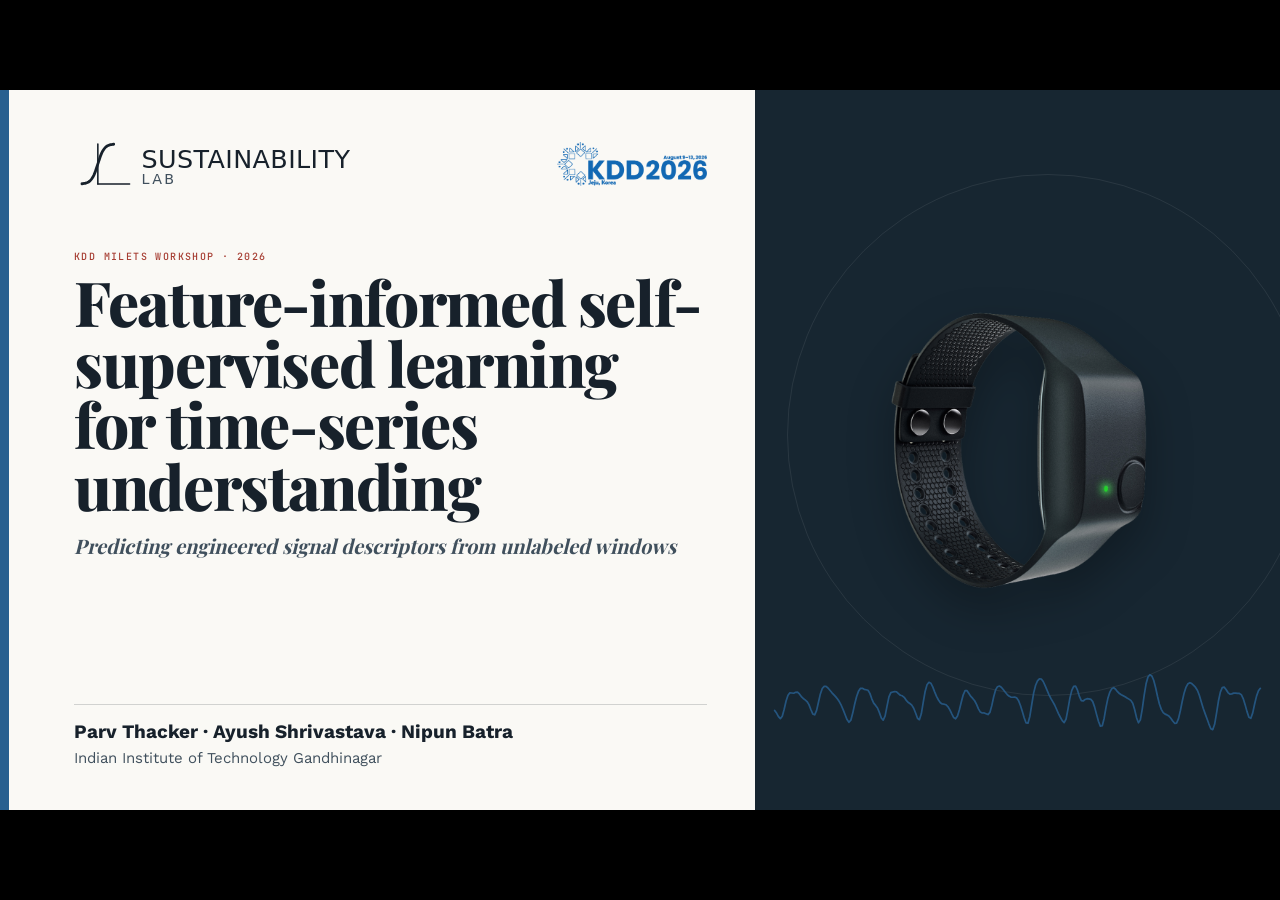
==== commit 2c754fa5: "Improve numeric readability across deck" ====
--- a/presentation/index.html
+++ b/presentation/index.html
@@ -1,5 +1,5 @@
 <!DOCTYPE html><html lang="C"><head><title>Feature-Informed Self-Supervised Learning for Time Series Understanding</title><meta property="og:title" content="Feature-Informed Self-Supervised Learning for Time Series Understanding"><meta name="description" content="KDD MILETS 2026 workshop presentation"><meta property="og:description" content="KDD MILETS 2026 workshop presentation"><meta charset="UTF-8"><meta name="viewport" content="width=device-width,height=device-height,initial-scale=1.0"><meta name="apple-mobile-web-app-capable" content="yes"><meta http-equiv="X-UA-Compatible" content="ie=edge"><meta property="og:type" content="website"><meta name="twitter:card" content="summary"><style>@media screen{body[data-bespoke-view=""] .bespoke-marp-parent>.bespoke-marp-osc>button,body[data-bespoke-view=next] .bespoke-marp-parent>.bespoke-marp-osc>button,body[data-bespoke-view=presenter] .bespoke-marp-presenter-container .bespoke-marp-presenter-info-container button,body[data-bespoke-view=presenter] .bespoke-marp-presenter-container .bespoke-marp-presenter-note-container button{appearance:none;background-color:initial;border:0;color:inherit;cursor:pointer;font-size:inherit;opacity:.8;outline:none;padding:0;transition:opacity .2s linear;-webkit-tap-highlight-color:transparent}body[data-bespoke-view=""] .bespoke-marp-parent>.bespoke-marp-osc>button:disabled,body[data-bespoke-view=next] .bespoke-marp-parent>.bespoke-marp-osc>button:disabled,body[data-bespoke-view=presenter] .bespoke-marp-presenter-container .bespoke-marp-presenter-info-container button:disabled,body[data-bespoke-view=presenter] .bespoke-marp-presenter-container .bespoke-marp-presenter-note-container button:disabled{cursor:not-allowed;opacity:.15!important}body[data-bespoke-view=""] .bespoke-marp-parent>.bespoke-marp-osc>button:hover,body[data-bespoke-view=next] .bespoke-marp-parent>.bespoke-marp-osc>button:hover,body[data-bespoke-view=presenter] .bespoke-marp-presenter-container .bespoke-marp-presenter-info-container button:hover,body[data-bespoke-view=presenter] .bespoke-marp-presenter-container .bespoke-marp-presenter-note-container button:hover{opacity:1}body[data-bespoke-view=""] .bespoke-marp-parent>.bespoke-marp-osc>button:hover:active,body[data-bespoke-view=next] .bespoke-marp-parent>.bespoke-marp-osc>button:hover:active,body[data-bespoke-view=presenter] .bespoke-marp-presenter-container .bespoke-marp-presenter-info-container button:hover:active,body[data-bespoke-view=presenter] .bespoke-marp-presenter-container .bespoke-marp-presenter-note-container button:hover:active{opacity:.6}body[data-bespoke-view=""] .bespoke-marp-parent>.bespoke-marp-osc>button:hover:not(:disabled),body[data-bespoke-view=next] .bespoke-marp-parent>.bespoke-marp-osc>button:hover:not(:disabled),body[data-bespoke-view=presenter] .bespoke-marp-presenter-container .bespoke-marp-presenter-info-container button:hover:not(:disabled),body[data-bespoke-view=presenter] .bespoke-marp-presenter-container .bespoke-marp-presenter-note-container button:hover:not(:disabled){transition:none}body[data-bespoke-view=""] .bespoke-marp-parent>.bespoke-marp-osc>button[data-bespoke-marp-osc=prev],body[data-bespoke-view=next] .bespoke-marp-parent>.bespoke-marp-osc>button[data-bespoke-marp-osc=prev],body[data-bespoke-view=presenter] .bespoke-marp-presenter-container .bespoke-marp-presenter-info-container button.bespoke-marp-presenter-info-page-prev{background:#0000 url("[data-uri]") no-repeat 50%;background-size:contain;overflow:hidden;text-indent:100%;white-space:nowrap}body[data-bespoke-view=""] .bespoke-marp-parent>.bespoke-marp-osc>button[data-bespoke-marp-osc=next],body[data-bespoke-view=next] .bespoke-marp-parent>.bespoke-marp-osc>button[data-bespoke-marp-osc=next],body[data-bespoke-view=presenter] .bespoke-marp-presenter-container .bespoke-marp-presenter-info-container button.bespoke-marp-presenter-info-page-next{background:#0000 url("[data-uri]") no-repeat 50%;background-size:contain;overflow:hidden;text-indent:100%;white-space:nowrap}body[data-bespoke-view=""] .bespoke-marp-parent>.bespoke-marp-osc>button[data-bespoke-marp-osc=fullscreen],body[data-bespoke-view=next] .bespoke-marp-parent>.bespoke-marp-osc>button[data-bespoke-marp-osc=fullscreen]{background:#0000 url("[data-uri]") no-repeat 50%;background-size:contain;overflow:hidden;text-indent:100%;white-space:nowrap}body[data-bespoke-view=""] .bespoke-marp-parent>.bespoke-marp-osc>button.exit[data-bespoke-marp-osc=fullscreen],body[data-bespoke-view=next] .bespoke-marp-parent>.bespoke-marp-osc>button.exit[data-bespoke-marp-osc=fullscreen]{background-image:url("[data-uri]")}body[data-bespoke-view=""] .bespoke-marp-parent>.bespoke-marp-osc>button[data-bespoke-marp-osc=presenter],body[data-bespoke-view=next] .bespoke-marp-parent>.bespoke-marp-osc>button[data-bespoke-marp-osc=presenter]{background:#0000 url("[data-uri]") no-repeat 50%;background-size:contain;overflow:hidden;text-indent:100%;white-space:nowrap}body[data-bespoke-view=presenter] .bespoke-marp-presenter-container .bespoke-marp-presenter-note-container button.bespoke-marp-presenter-note-bigger{background:#0000 url("[data-uri]") no-repeat 50%;background-size:contain;overflow:hidden;text-indent:100%;white-space:nowrap}body[data-bespoke-view=presenter] .bespoke-marp-presenter-container .bespoke-marp-presenter-note-container button.bespoke-marp-presenter-note-smaller{background:#0000 url("[data-uri]") no-repeat 50%;background-size:contain;overflow:hidden;text-indent:100%;white-space:nowrap}}@keyframes __bespoke_marp_transition_reduced_outgoing__{0%{opacity:1}to{opacity:0}}@keyframes __bespoke_marp_transition_reduced_incoming__{0%{mix-blend-mode:plus-lighter;opacity:0}to{mix-blend-mode:plus-lighter;opacity:1}}.bespoke-marp-note,.bespoke-marp-osc,.bespoke-progress-parent{display:none;transition:none}@media screen{::view-transition-group(*){animation-duration:var(--marp-bespoke-transition-animation-duration,.5s);animation-timing-function:ease}::view-transition-new(*),::view-transition-old(*){animation-delay:0s;animation-direction:var(--marp-bespoke-transition-animation-direction,normal);animation-duration:var(--marp-bespoke-transition-animation-duration,.5s);animation-fill-mode:both;animation-name:var(--marp-bespoke-transition-animation-name,var(--marp-bespoke-transition-animation-name-fallback,__bespoke_marp_transition_no_animation__));mix-blend-mode:normal}::view-transition-old(*){--marp-bespoke-transition-animation-name-fallback:__bespoke_marp_transition_reduced_outgoing__;animation-timing-function:ease}::view-transition-new(*){--marp-bespoke-transition-animation-name-fallback:__bespoke_marp_transition_reduced_incoming__;animation-timing-function:ease}::view-transition-new(root),::view-transition-old(root){animation-timing-function:linear}::view-transition-new(__bespoke_marp_transition_osc__),::view-transition-old(__bespoke_marp_transition_osc__){animation-duration:0s!important;animation-name:__bespoke_marp_transition_osc__!important}::view-transition-new(__bespoke_marp_transition_osc__){opacity:0!important}.bespoke-marp-transition-warming-up::view-transition-group(*),.bespoke-marp-transition-warming-up::view-transition-new(*),.bespoke-marp-transition-warming-up::view-transition-old(*){animation-play-state:paused!important}body,html{height:100%;margin:0}body{background:#000;overflow:hidden}svg.bespoke-marp-slide{content-visibility:hidden;opacity:0;pointer-events:none;z-index:-1}svg.bespoke-marp-slide:not(.bespoke-marp-active) *{view-transition-name:none!important}svg.bespoke-marp-slide.bespoke-marp-active{content-visibility:visible;opacity:1;pointer-events:auto;z-index:0}svg.bespoke-marp-slide.bespoke-marp-active.bespoke-marp-active-ready *{animation-name:__bespoke_marp__!important}@supports not (content-visibility:hidden){svg.bespoke-marp-slide[data-bespoke-marp-load=hideable]{display:none}svg.bespoke-marp-slide[data-bespoke-marp-load=hideable].bespoke-marp-active{display:block}}}@media screen and (prefers-reduced-motion:reduce){svg.bespoke-marp-slide *{view-transition-name:none!important}}@media screen{[data-bespoke-marp-fragment=inactive]{visibility:hidden}body[data-bespoke-view=""] .bespoke-marp-parent,body[data-bespoke-view=next] .bespoke-marp-parent{inset:0;position:absolute}body[data-bespoke-view=""] .bespoke-marp-parent>.bespoke-marp-osc,body[data-bespoke-view=next] .bespoke-marp-parent>.bespoke-marp-osc{background:#000000a6;border-radius:7px;bottom:50px;color:#fff;contain:paint;display:block;font-family:Helvetica,Arial,sans-serif;font-size:16px;left:50%;line-height:0;opacity:1;padding:12px;position:absolute;touch-action:manipulation;transform:translateX(-50%);transition:opacity .2s linear;-webkit-user-select:none;user-select:none;white-space:nowrap;will-change:transform;z-index:1;view-transition-name:__bespoke_marp_transition_osc__}body[data-bespoke-view=""] .bespoke-marp-parent>.bespoke-marp-osc>*,body[data-bespoke-view=next] .bespoke-marp-parent>.bespoke-marp-osc>*{margin-left:6px}body[data-bespoke-view=""] .bespoke-marp-parent>.bespoke-marp-osc>:first-child,body[data-bespoke-view=next] .bespoke-marp-parent>.bespoke-marp-osc>:first-child{margin-left:0}body[data-bespoke-view=""] .bespoke-marp-parent>.bespoke-marp-osc>span,body[data-bespoke-view=next] .bespoke-marp-parent>.bespoke-marp-osc>span{opacity:.8}body[data-bespoke-view=""] .bespoke-marp-parent>.bespoke-marp-osc>span[data-bespoke-marp-osc=page],body[data-bespoke-view=next] .bespoke-marp-parent>.bespoke-marp-osc>span[data-bespoke-marp-osc=page]{display:inline-block;min-width:140px;text-align:center}body[data-bespoke-view=""] .bespoke-marp-parent>.bespoke-marp-osc>button[data-bespoke-marp-osc=fullscreen],body[data-bespoke-view=""] .bespoke-marp-parent>.bespoke-marp-osc>button[data-bespoke-marp-osc=next],body[data-bespoke-view=""] .bespoke-marp-parent>.bespoke-marp-osc>button[data-bespoke-marp-osc=presenter],body[data-bespoke-view=""] .bespoke-marp-parent>.bespoke-marp-osc>button[data-bespoke-marp-osc=prev],body[data-bespoke-view=next] .bespoke-marp-parent>.bespoke-marp-osc>button[data-bespoke-marp-osc=fullscreen],body[data-bespoke-view=next] .bespoke-marp-parent>.bespoke-marp-osc>button[data-bespoke-marp-osc=next],body[data-bespoke-view=next] .bespoke-marp-parent>.bespoke-marp-osc>button[data-bespoke-marp-osc=presenter],body[data-bespoke-view=next] .bespoke-marp-parent>.bespoke-marp-osc>button[data-bespoke-marp-osc=prev]{height:32px;line-height:32px;width:32px}body[data-bespoke-view=""] .bespoke-marp-parent.bespoke-marp-inactive,body[data-bespoke-view=next] .bespoke-marp-parent.bespoke-marp-inactive{cursor:none}body[data-bespoke-view=""] .bespoke-marp-parent.bespoke-marp-inactive>.bespoke-marp-osc,body[data-bespoke-view=next] .bespoke-marp-parent.bespoke-marp-inactive>.bespoke-marp-osc{opacity:0;pointer-events:none}body[data-bespoke-view=""] svg.bespoke-marp-slide,body[data-bespoke-view=next] svg.bespoke-marp-slide{height:100%;left:0;position:absolute;top:0;width:100%}body[data-bespoke-view=""] .bespoke-progress-parent{background:#222;display:flex;height:5px;width:100%}body[data-bespoke-view=""] .bespoke-progress-parent+.bespoke-marp-parent{top:5px}body[data-bespoke-view=""] .bespoke-progress-parent .bespoke-progress-bar{background:#0288d1;flex:0 0 0;transition:flex-basis .2s cubic-bezier(0,1,1,1)}body[data-bespoke-view=next]{background:#0000}body[data-bespoke-view=presenter]{background:#161616}body[data-bespoke-view=presenter] .bespoke-marp-presenter-container{display:grid;font-family:Helvetica,Arial,sans-serif;grid-template:"current dragbar next" minmax(140px,1fr) "current dragbar note" 2fr "info    dragbar note" 3em;grid-template-columns:minmax(3px,var(--bespoke-marp-presenter-split-ratio,66%)) 0 minmax(3px,1fr);height:100%;left:0;position:absolute;top:0;width:100%}body[data-bespoke-view=presenter] .bespoke-marp-presenter-container .bespoke-marp-parent{grid-area:current;overflow:hidden;position:relative}body[data-bespoke-view=presenter] .bespoke-marp-presenter-container .bespoke-marp-parent svg.bespoke-marp-slide{height:calc(100% - 40px);left:20px;pointer-events:none;position:absolute;top:20px;-webkit-user-select:none;user-select:none;width:calc(100% - 40px)}body[data-bespoke-view=presenter] .bespoke-marp-presenter-container .bespoke-marp-parent svg.bespoke-marp-slide.bespoke-marp-active{filter:drop-shadow(0 3px 10px rgba(0,0,0,.5))}body[data-bespoke-view=presenter] .bespoke-marp-presenter-container .bespoke-marp-presenter-dragbar-container{background:#0288d1;cursor:col-resize;grid-area:dragbar;margin-left:-3px;opacity:0;position:relative;transition:opacity .4s linear .1s;width:6px;z-index:10}body[data-bespoke-view=presenter] .bespoke-marp-presenter-container .bespoke-marp-presenter-dragbar-container:hover{opacity:1}body[data-bespoke-view=presenter] .bespoke-marp-presenter-container .bespoke-marp-presenter-dragbar-container.active{opacity:1;transition-delay:0s}body[data-bespoke-view=presenter] .bespoke-marp-presenter-container .bespoke-marp-presenter-next-container{background:#222;cursor:pointer;display:none;grid-area:next;overflow:hidden;position:relative}body[data-bespoke-view=presenter] .bespoke-marp-presenter-container .bespoke-marp-presenter-next-container.active{display:block}body[data-bespoke-view=presenter] .bespoke-marp-presenter-container .bespoke-marp-presenter-next-container iframe.bespoke-marp-presenter-next{background:#0000;border:0;display:block;filter:drop-shadow(0 3px 10px rgba(0,0,0,.5));height:calc(100% - 40px);left:20px;pointer-events:none;position:absolute;top:20px;-webkit-user-select:none;user-select:none;width:calc(100% - 40px)}body[data-bespoke-view=presenter] .bespoke-marp-presenter-container .bespoke-marp-presenter-note-container{background:#222;color:#eee;grid-area:note;position:relative;z-index:1}body[data-bespoke-view=presenter] .bespoke-marp-presenter-container .bespoke-marp-presenter-note-container button{height:1.5em;line-height:1.5em;width:1.5em}body[data-bespoke-view=presenter] .bespoke-marp-presenter-container .bespoke-marp-presenter-note-container .bespoke-marp-presenter-note-wrapper{display:block;inset:0;position:absolute}body[data-bespoke-view=presenter] .bespoke-marp-presenter-container .bespoke-marp-presenter-note-container .bespoke-marp-presenter-note-buttons{background:#000000a6;border-radius:4px;bottom:0;display:flex;gap:4px;margin:12px;opacity:0;padding:6px;pointer-events:none;position:absolute;right:0;transition:opacity .2s linear}body[data-bespoke-view=presenter] .bespoke-marp-presenter-container .bespoke-marp-presenter-note-container .bespoke-marp-presenter-note-buttons:focus-within,body[data-bespoke-view=presenter] .bespoke-marp-presenter-container .bespoke-marp-presenter-note-container .bespoke-marp-presenter-note-wrapper:focus-within+.bespoke-marp-presenter-note-buttons,body[data-bespoke-view=presenter] .bespoke-marp-presenter-container .bespoke-marp-presenter-note-container:hover .bespoke-marp-presenter-note-buttons{opacity:1;pointer-events:auto}body[data-bespoke-view=presenter] .bespoke-marp-presenter-container .bespoke-marp-presenter-note-container .bespoke-marp-note{box-sizing:border-box;font-size:calc(1.1em*var(--bespoke-marp-note-font-scale, 1));height:calc(100% - 40px);margin:20px;overflow:auto;padding-right:3px;white-space:pre-wrap;width:calc(100% - 40px);word-wrap:break-word;scrollbar-color:#eeeeee80 #0000;scrollbar-width:thin}body[data-bespoke-view=presenter] .bespoke-marp-presenter-container .bespoke-marp-presenter-note-container .bespoke-marp-note::-webkit-scrollbar{width:6px}body[data-bespoke-view=presenter] .bespoke-marp-presenter-container .bespoke-marp-presenter-note-container .bespoke-marp-note::-webkit-scrollbar-track{background:#0000}body[data-bespoke-view=presenter] .bespoke-marp-presenter-container .bespoke-marp-presenter-note-container .bespoke-marp-note::-webkit-scrollbar-thumb{background:#eeeeee80;border-radius:6px}body[data-bespoke-view=presenter] .bespoke-marp-presenter-container .bespoke-marp-presenter-note-container .bespoke-marp-note:empty{pointer-events:none}body[data-bespoke-view=presenter] .bespoke-marp-presenter-container .bespoke-marp-presenter-note-container .bespoke-marp-note.active{display:block}body[data-bespoke-view=presenter] .bespoke-marp-presenter-container .bespoke-marp-presenter-note-container .bespoke-marp-note p:first-child{margin-top:0}body[data-bespoke-view=presenter] .bespoke-marp-presenter-container .bespoke-marp-presenter-note-container .bespoke-marp-note p:last-child{margin-bottom:0}body[data-bespoke-view=presenter] .bespoke-marp-presenter-container .bespoke-marp-presenter-info-container{align-items:center;box-sizing:border-box;color:#eee;display:flex;flex-wrap:nowrap;grid-area:info;justify-content:center;overflow:hidden;padding:0 10px}body[data-bespoke-view=presenter] .bespoke-marp-presenter-container .bespoke-marp-presenter-info-container .bespoke-marp-presenter-info-page,body[data-bespoke-view=presenter] .bespoke-marp-presenter-container .bespoke-marp-presenter-info-container .bespoke-marp-presenter-info-time,body[data-bespoke-view=presenter] .bespoke-marp-presenter-container .bespoke-marp-presenter-info-container .bespoke-marp-presenter-info-timer{box-sizing:border-box;display:block;padding:0 10px;white-space:nowrap;width:100%}body[data-bespoke-view=presenter] .bespoke-marp-presenter-container .bespoke-marp-presenter-info-container button{height:1.5em;line-height:1.5em;width:1.5em}body[data-bespoke-view=presenter] .bespoke-marp-presenter-container .bespoke-marp-presenter-info-container .bespoke-marp-presenter-info-page{order:2;text-align:center}body[data-bespoke-view=presenter] .bespoke-marp-presenter-container .bespoke-marp-presenter-info-container .bespoke-marp-presenter-info-page .bespoke-marp-presenter-info-page-text{display:inline-block;min-width:120px;text-align:center}body[data-bespoke-view=presenter] .bespoke-marp-presenter-container .bespoke-marp-presenter-info-container .bespoke-marp-presenter-info-time{color:#999;order:1;text-align:left}body[data-bespoke-view=presenter] .bespoke-marp-presenter-container .bespoke-marp-presenter-info-container .bespoke-marp-presenter-info-timer{color:#999;order:3;text-align:right}body[data-bespoke-view=presenter] .bespoke-marp-presenter-container .bespoke-marp-presenter-info-container .bespoke-marp-presenter-info-timer:hover{cursor:pointer}}@media print{.bespoke-marp-presenter-info-container,.bespoke-marp-presenter-next-container,.bespoke-marp-presenter-note-container{display:none}}</style><style>@keyframes marp-outgoing-transition-__builtin__fade{0%{opacity:1}to{opacity:0}}@keyframes marp-incoming-transition-__builtin__fade{0%{mix-blend-mode:plus-lighter;opacity:0}to{mix-blend-mode:plus-lighter;opacity:1}}</style><style>div#\:\$p > svg > foreignObject > section{width:1280px;height:720px;box-sizing:border-box;overflow:hidden;position:relative;scroll-snap-align:center center;-webkit-text-size-adjust:100%;text-size-adjust:100%}div#\:\$p > svg > foreignObject > section::after{bottom:0;content:attr(data-marpit-pagination);padding:inherit;pointer-events:none;position:absolute;right:0}div#\:\$p > svg > foreignObject > section:not([data-marpit-pagination])::after{display:none}div#\:\$p > svg > foreignObject > section :where(:is(h1, marp-h1)){font-size:2em;margin-block:0.67em}div#\:\$p > svg > foreignObject > section section:where(:is(h1, marp-h1)){--marpit-root-font-size: 2em}div#\:\$p > svg > foreignObject > section video::-webkit-media-controls{will-change:transform}@page {size:1280px 720px;margin:0}@media print{html, body{background-color:#fff;margin:0;page-break-inside:avoid;break-inside:avoid-page}div#\:\$p > svg > foreignObject > section{page-break-before:always;break-before:page}div#\:\$p > svg > foreignObject > section, div#\:\$p > svg > foreignObject > section *{-webkit-print-color-adjust:exact!important;animation-delay:0s!important;animation-duration:0s!important;color-adjust:exact!important;print-color-adjust:exact!important;transition:none!important}div#\:\$p > svg[data-marpit-svg]{display:block;height:100vh;width:100vw}}div#\:\$p > svg > foreignObject > :where(section){container-type:size}div#\:\$p > svg > foreignObject > section img[data-marp-twemoji]{background:transparent;height:1em;margin:0 .05em 0 .1em;vertical-align:-.1em;width:1em}@font-face {font-family:"Playfair Display";font-weight:700;src:url("fonts/playfair-700.ttf")}@font-face {font-family:"Playfair Display";font-weight:800;src:url("fonts/playfair-800.ttf")}@font-face {font-family:"Work Sans";font-weight:400;src:url("fonts/worksans-400.ttf")}@font-face {font-family:"Work Sans";font-weight:500;src:url("fonts/worksans-500.ttf")}@font-face {font-family:"Work Sans";font-weight:600;src:url("fonts/worksans-600.ttf")}@font-face {font-family:"Work Sans";font-weight:700;src:url("fonts/worksans-700.ttf")}@font-face {font-family:"JetBrains Mono";font-weight:400;src:url("fonts/jetbrains-400.ttf")}@font-face {font-family:"JetBrains Mono";font-weight:500;src:url("fonts/jetbrains-500.ttf")}div#\:\$p > svg > foreignObject > :where(section):not([\20 root]){--paper: #fbfaf6;--white: #ffffff;--ink: #17212b;--ink-2: #40505d;--muted: #6c7780;--line: #d7dde1;--line-2: #edf0f1;--brick: #a63d32;--blue: #285f8f;--teal: #26796f;--gold: #a36f24;--dark: #172631;--pale-blue: #eaf1f6;--pale-teal: #e9f2ef;--pale-brick: #f6ece9;--accent: var(--brick);}div#\:\$p > svg > foreignObject > section{width:1280px;height:720px;box-sizing:border-box;overflow:hidden;padding:38px 62px 63px;background:var(--paper);color:var(--ink);font-family:"Work Sans", "Avenir Next", "Helvetica Neue", Arial, sans-serif;font-size:20px;line-height:1.35;display:flex;flex-direction:column;justify-content:flex-start}div#\:\$p > svg > foreignObject > section{--marpit-root-font-size: 20px}div#\:\$p > svg > foreignObject > section::after{right:26px;bottom:12px;color:var(--muted);font-family:"JetBrains Mono", monospace;font-size:9px}div#\:\$p > svg > foreignObject > section::after{--marpit-root-font-size: 9px}div#\:\$p > svg > foreignObject > section footer{position:absolute;left:62px;bottom:13px;color:var(--muted);font-family:"JetBrains Mono", monospace;font-size:9px;line-height:1;letter-spacing:.02em}div#\:\$p > svg > foreignObject > section :is(h1, marp-h1), div#\:\$p > svg > foreignObject > section :is(h2, marp-h2), div#\:\$p > svg > foreignObject > section :is(h3, marp-h3), div#\:\$p > svg > foreignObject > section p{margin:0}div#\:\$p > svg > foreignObject > section :is(h1, marp-h1), div#\:\$p > svg > foreignObject > section :is(h2, marp-h2){color:var(--ink);font-family:"Playfair Display", Georgia, serif;letter-spacing:-.022em}div#\:\$p > svg > foreignObject > section :is(h1, marp-h1){font-size:62px;line-height:.99;font-weight:800}div#\:\$p > svg > foreignObject > section :is(h2, marp-h2){font-size:38px;line-height:1.06;font-weight:800;margin-bottom:18px;max-width:1150px}div#\:\$p > svg > foreignObject > section :is(h3, marp-h3){color:var(--ink);font-size:18px;line-height:1.25;font-weight:700}div#\:\$p > svg > foreignObject > section strong{color:var(--ink);font-weight:700}div#\:\$p > svg > foreignObject > section em{color:var(--accent);font-style:normal;font-weight:650}div#\:\$p > svg > foreignObject > section img{display:block;max-width:100%}div#\:\$p > svg > foreignObject > section .kicker{margin-bottom:7px;color:var(--accent);font-family:"JetBrains Mono", monospace;font-size:10px;font-weight:500;letter-spacing:.14em;text-transform:uppercase}div#\:\$p > svg > foreignObject > section section.kicker{--marpit-root-font-size: 10px}div#\:\$p > svg > foreignObject > section .source{position:absolute;left:62px;right:58px;bottom:31px;color:var(--muted);font-family:"JetBrains Mono", monospace;font-size:8px;line-height:1.25}div#\:\$p > svg > foreignObject > section section.source{--marpit-root-font-size: 8px}div#\:\$p > svg > foreignObject > section .body{flex:1;min-height:0;display:flex;flex-direction:column;justify-content:center}div#\:\$p > svg > foreignObject > section .body.top{justify-content:flex-start}div#\:\$p > svg > foreignObject > section .lede{color:var(--ink-2);font-family:"Playfair Display", Georgia, serif;font-size:26px;line-height:1.32}div#\:\$p > svg > foreignObject > section section.lede{--marpit-root-font-size: 26px}div#\:\$p > svg > foreignObject > section .mono{font-family:"JetBrains Mono", monospace}div#\:\$p > svg > foreignObject > section .small{color:var(--muted);font-size:13px;line-height:1.4}div#\:\$p > svg > foreignObject > section section.small{--marpit-root-font-size: 13px}div#\:\$p > svg > foreignObject > section .note{color:var(--muted);font-size:12px;line-height:1.4}div#\:\$p > svg > foreignObject > section section.note{--marpit-root-font-size: 12px}div#\:\$p > svg > foreignObject > section .accent{color:var(--accent)}div#\:\$p > svg > foreignObject > section .blue{color:var(--blue)}div#\:\$p > svg > foreignObject > section .teal{color:var(--teal)}div#\:\$p > svg > foreignObject > section .brick{color:var(--brick)}div#\:\$p > svg > foreignObject > section .takeaway{margin-top:12px;padding:8px 12px 8px 14px;border-left:3px solid var(--accent);background:rgba(255,255,255,.75);color:var(--ink-2);font-size:14px;line-height:1.35}div#\:\$p > svg > foreignObject > section section.takeaway{--marpit-root-font-size: 14px}@keyframes kdd-fragment-in{from{opacity:.12;transform:translateY(12px) scale(.992);filter:saturate(.55)}to{opacity:1;transform:translateY(0) scale(1);filter:saturate(1)}}@media screen{div#\:\$p > svg > foreignObject > section [data-marpit-fragment][data-bespoke-marp-fragment="inactive"]{visibility:hidden;opacity:0;transform:translateY(12px) scale(.992)}div#\:\$p > svg > foreignObject > section [data-marpit-fragment][data-bespoke-marp-fragment="active"]{visibility:visible;opacity:1;transform:translateY(0) scale(1)}div#\:\$p > svg > foreignObject > section [data-marpit-fragment][data-bespoke-marp-current-fragment="current"]{animation:kdd-fragment-in .34s cubic-bezier(.2,.75,.25,1) both}}@media screen and (prefers-reduced-motion: reduce){div#\:\$p > svg > foreignObject > section [data-marpit-fragment][data-bespoke-marp-current-fragment="current"]{animation:none}}div#\:\$p > svg > foreignObject > section.title-slide{position:relative;isolation:isolate;padding:0;display:grid;grid-template-columns:59% 41%;background:#faf9f5}div#\:\$p > svg > foreignObject > section.title-slide::before{content:"";position:absolute;inset:0 auto 0 0;width:9px;background:var(--blue);z-index:3}div#\:\$p > svg > foreignObject > section .title-copy{padding:46px 48px 42px 74px;display:flex;flex-direction:column;min-width:0}div#\:\$p > svg > foreignObject > section .title-brand-row{display:flex;align-items:center;justify-content:space-between;gap:26px}div#\:\$p > svg > foreignObject > section .title-lab-logo{width:278px;height:56px;object-fit:contain;object-position:left center}div#\:\$p > svg > foreignObject > section .title-kdd-logo{width:150px;height:auto}div#\:\$p > svg > foreignObject > section .title-copy .kicker{margin-top:58px}div#\:\$p > svg > foreignObject > section .title-slide :is(h1, marp-h1){max-width:690px;font-size:49px;line-height:1.01}div#\:\$p > svg > foreignObject > section .title-subtitle{margin-top:17px;max-width:650px;color:var(--ink-2);font-family:"Playfair Display", Georgia, serif;font-size:20px;font-style:italic;line-height:1.28}div#\:\$p > svg > foreignObject > section section.title-subtitle{--marpit-root-font-size: 20px}div#\:\$p > svg > foreignObject > section .title-meta{margin-top:auto;padding-top:16px;border-top:1px solid rgba(23,33,43,.18)}div#\:\$p > svg > foreignObject > section .title-authors{color:var(--ink);font-size:19px;font-weight:700;line-height:1.2}div#\:\$p > svg > foreignObject > section section.title-authors{--marpit-root-font-size: 19px}div#\:\$p > svg > foreignObject > section .title-affiliation{margin-top:5px;color:var(--ink-2);font-size:15px;line-height:1.25}div#\:\$p > svg > foreignObject > section section.title-affiliation{--marpit-root-font-size: 15px}div#\:\$p > svg > foreignObject > section .title-hero{position:relative;overflow:hidden;background:var(--dark);display:flex;align-items:center;justify-content:center}div#\:\$p > svg > foreignObject > section .title-hero::before{content:"";position:absolute;width:520px;height:520px;border:1px solid rgba(255,255,255,.08);border-radius:50%;top:84px;left:32px}div#\:\$p > svg > foreignObject > section .title-device{position:relative;z-index:2;width:302px;filter:drop-shadow(0 20px 22px rgba(0,0,0,.28))}div#\:\$p > svg > foreignObject > section .title-wave{position:absolute;z-index:1;left:18px;right:18px;bottom:72px;width:calc(100% - 36px);opacity:.82}div#\:\$p > svg > foreignObject > section .title-hero-label{position:absolute;z-index:2;left:40px;top:44px;color:#d5dfe4;font-family:"JetBrains Mono";font-size:10px;line-height:1.45;letter-spacing:.08em;text-transform:uppercase}div#\:\$p > svg > foreignObject > section section.title-hero-label{--marpit-root-font-size: 10px}div#\:\$p > svg > foreignObject > section.title-slide footer, div#\:\$p > svg > foreignObject > section.title-slide::after{display:none}div#\:\$p > svg > foreignObject > section .evidence-lanes{display:grid;grid-template-columns:1fr 1fr;gap:28px;min-height:0}div#\:\$p > svg > foreignObject > section .evidence-lane{min-width:0;padding-top:10px;border-top:4px solid var(--blue)}div#\:\$p > svg > foreignObject > section .evidence-lane.hhar{border-top-color:var(--teal)}div#\:\$p > svg > foreignObject > section .evidence-lane .lane-head{display:flex;align-items:baseline;justify-content:space-between;gap:14px;margin-bottom:11px}div#\:\$p > svg > foreignObject > section .evidence-lane .lane-name{font-family:"Playfair Display", Georgia, serif;font-size:24px;font-weight:800}div#\:\$p > svg > foreignObject > section .evidence-lane div#\:\$p > svg > foreignObject > section section.lane-name{--marpit-root-font-size: 24px}div#\:\$p > svg > foreignObject > section .evidence-lane .lane-task{color:var(--muted);font-family:"JetBrains Mono";font-size:9px;text-transform:uppercase;letter-spacing:.08em}div#\:\$p > svg > foreignObject > section .evidence-lane div#\:\$p > svg > foreignObject > section section.lane-task{--marpit-root-font-size: 9px}div#\:\$p > svg > foreignObject > section .real-plot-frame{height:270px;padding:10px;border:1px solid var(--line);background:var(--white);overflow:hidden;display:flex;align-items:center;justify-content:center}div#\:\$p > svg > foreignObject > section .real-plot-frame img{width:100%;height:100%;object-fit:contain}div#\:\$p > svg > foreignObject > section .real-plot-frame.acquisition-frame{position:relative;display:block;height:270px;padding:0;border:0;background:var(--dark);box-shadow:inset 0 0 0 1px rgba(23,33,43,.14)}div#\:\$p > svg > foreignObject > section .acquisition-frame > .acquisition-photo{position:absolute;inset:0;width:100%;height:100%;object-fit:cover}div#\:\$p > svg > foreignObject > section .ppg-acquisition > .acquisition-photo, div#\:\$p > svg > foreignObject > section .hhar-acquisition > .acquisition-photo{top:-60px;bottom:auto;height:calc(100% + 60px)}div#\:\$p > svg > foreignObject > section .ppg-acquisition > .acquisition-photo{object-position:58% 50%}div#\:\$p > svg > foreignObject > section .hhar-acquisition > .acquisition-photo{object-position:55% 50%}div#\:\$p > svg > foreignObject > section .acquisition-frame::after{content:"";position:absolute;inset:0;background:linear-gradient(180deg, rgba(23,33,43,0) 38%, rgba(23,33,43,.23) 100%);pointer-events:none}div#\:\$p > svg > foreignObject > section .acquisition-data-card{position:absolute;z-index:2;left:14px;right:14px;bottom:14px;height:108px;padding:10px 12px;overflow:hidden;background:rgba(250,249,245,.96);box-shadow:0 8px 20px rgba(23,33,43,.16)}div#\:\$p > svg > foreignObject > section .acquisition-data-head{display:flex;align-items:center;justify-content:space-between;gap:12px;height:14px;color:var(--muted);font-family:"JetBrains Mono";font-size:9px;font-weight:600;letter-spacing:.05em;white-space:nowrap}div#\:\$p > svg > foreignObject > section section.acquisition-data-head{--marpit-root-font-size: 9px}div#\:\$p > svg > foreignObject > section .acquisition-data-card .acquisition-ppg-trace{display:block;width:100%;height:68px;margin-top:5px;object-fit:fill}div#\:\$p > svg > foreignObject > section .hhar-mini-row{display:grid;grid-template-columns:68px minmax(0, 1fr);gap:9px;align-items:center;height:35px;color:var(--ink-2);font-family:"JetBrains Mono";font-size:8.5px;font-weight:600;letter-spacing:.055em}div#\:\$p > svg > foreignObject > section section.hhar-mini-row{--marpit-root-font-size: 8.5px}div#\:\$p > svg > foreignObject > section .hhar-mini-crop{position:relative;width:100%;height:29px;overflow:hidden;border-bottom:1px solid rgba(23,33,43,.14)}div#\:\$p > svg > foreignObject > section .hhar-mini-crop img{position:absolute;left:-101px;width:540px;max-width:none;height:auto;object-fit:initial}div#\:\$p > svg > foreignObject > section .hhar-mini-crop.standing img{top:-23px}div#\:\$p > svg > foreignObject > section .hhar-mini-crop.walking img{top:-74px}div#\:\$p > svg > foreignObject > section .hhar-context{width:100%;height:100%;display:grid;grid-template-columns:minmax(0, 34%) minmax(0, 66%);gap:12px;align-items:center;overflow:hidden}div#\:\$p > svg > foreignObject > section .hhar-context > img{min-width:0;min-height:0}div#\:\$p > svg > foreignObject > section .hhar-context .hhar-device{width:100%;height:100%;object-fit:cover;object-position:50% 48%}div#\:\$p > svg > foreignObject > section .hhar-context .hhar-trace{width:100%;height:auto;max-height:100%;object-fit:contain}div#\:\$p > svg > foreignObject > section .lane-copy{margin-top:12px;color:var(--ink-2);font-size:14px;line-height:1.4}div#\:\$p > svg > foreignObject > section section.lane-copy{--marpit-root-font-size: 14px}div#\:\$p > svg > foreignObject > section .lane-copy b{display:block;margin-bottom:3px}div#\:\$p > svg > foreignObject > section .vision-layout{display:grid;grid-template-columns:1.16fr .84fr;gap:28px;align-items:center;min-height:0}div#\:\$p > svg > foreignObject > section .vision-original{position:relative;height:410px;overflow:hidden;background:#d6d0c3}div#\:\$p > svg > foreignObject > section .vision-original img{width:100%;height:100%;object-fit:cover}div#\:\$p > svg > foreignObject > section .image-tag{position:absolute;left:16px;bottom:14px;padding:6px 9px;background:rgba(23,33,43,.84);color:white;font-family:"JetBrains Mono";font-size:9px;text-transform:uppercase;letter-spacing:.08em}div#\:\$p > svg > foreignObject > section section.image-tag{--marpit-root-font-size: 9px}div#\:\$p > svg > foreignObject > section .vision-views{display:grid;grid-template-columns:repeat(2, 1fr);gap:15px}div#\:\$p > svg > foreignObject > section .transformation-grid{grid-column:1 / -1;display:grid;grid-template-columns:repeat(2, 1fr);gap:15px}div#\:\$p > svg > foreignObject > section .view-card{min-width:0}div#\:\$p > svg > foreignObject > section .view-card .photo{height:165px;overflow:hidden;background:#d6d0c3}div#\:\$p > svg > foreignObject > section .view-card .photo img{width:100%;height:100%;object-fit:cover}div#\:\$p > svg > foreignObject > section .view-card .photo.flip img{transform:scaleX(-1)}div#\:\$p > svg > foreignObject > section .view-card .photo.crop img{transform:scale(1.72);transform-origin:50% 35%}div#\:\$p > svg > foreignObject > section .view-card .photo.color img{filter:hue-rotate(105deg) saturate(1.7) contrast(1.05)}div#\:\$p > svg > foreignObject > section .view-card .photo.blur img{transform:scale(1.04);filter:blur(3px) saturate(.9)}div#\:\$p > svg > foreignObject > section .view-card .label{margin-top:7px;color:var(--ink-2);font-family:"JetBrains Mono";font-size:11.5px;text-transform:uppercase;letter-spacing:.05em}div#\:\$p > svg > foreignObject > section .view-card div#\:\$p > svg > foreignObject > section section.label{--marpit-root-font-size: 11.5px}div#\:\$p > svg > foreignObject > section .view-card.claim{grid-column:1 / -1;padding:15px 17px;border-left:4px solid var(--teal);background:var(--white);color:var(--ink-2);font-size:16px}div#\:\$p > svg > foreignObject > section section.view-card.claim{--marpit-root-font-size: 16px}div#\:\$p > svg > foreignObject > section .order-sequence{display:grid;grid-template-columns:repeat(5, auto);justify-content:center;gap:11px;align-items:center;margin:2px 0 14px}div#\:\$p > svg > foreignObject > section .order-sequence :is(span, marp-span){color:var(--ink-2);font-family:"JetBrains Mono";font-size:10px;text-transform:uppercase;letter-spacing:.04em}div#\:\$p > svg > foreignObject > section .order-sequence i{color:var(--brick);font-style:normal}div#\:\$p > svg > foreignObject > section .order-grid{display:grid;grid-template-columns:1fr 1fr;gap:22px;min-height:0}div#\:\$p > svg > foreignObject > section .order-panel{position:relative;min-width:0}div#\:\$p > svg > foreignObject > section .order-panel .label{margin-bottom:7px;color:var(--muted);font-family:"JetBrains Mono";font-size:9px;text-transform:uppercase;letter-spacing:.1em}div#\:\$p > svg > foreignObject > section .order-panel div#\:\$p > svg > foreignObject > section section.label{--marpit-root-font-size: 9px}div#\:\$p > svg > foreignObject > section .order-panel img{width:100%;height:330px;object-fit:cover;object-position:center;border:1px solid #394c50;background:#3d4545}div#\:\$p > svg > foreignObject > section .order-panel.reversed{border-top:4px solid var(--brick);padding-top:8px}div#\:\$p > svg > foreignObject > section .order-panel.observed{border-top:4px solid var(--teal);padding-top:8px}div#\:\$p > svg > foreignObject > section.invariance-failure{padding:42px 62px 63px;background:var(--dark);color:#edf3f5}div#\:\$p > svg > foreignObject > section.invariance-failure :is(h2, marp-h2){max-width:1120px;margin-bottom:20px;color:#ffffff;font-size:36px;line-height:1.05}div#\:\$p > svg > foreignObject > section.invariance-failure .kicker{color:#e1b263}div#\:\$p > svg > foreignObject > section .invariance-layout{display:grid;grid-template-columns:1.12fr .88fr;gap:30px;align-items:stretch;min-height:0}div#\:\$p > svg > foreignObject > section .invariance-visual{position:relative;min-width:0;overflow:hidden;background:#f4efe6;border:1px solid rgba(255,255,255,.13)}div#\:\$p > svg > foreignObject > section .conceptual-label{padding:7px 12px 6px;border-bottom:1px solid var(--line);background:#fbfaf6;color:var(--brick);font-family:"JetBrains Mono";font-size:10.5px;font-weight:600;line-height:1.1;letter-spacing:.06em;text-transform:uppercase}div#\:\$p > svg > foreignObject > section section.conceptual-label{--marpit-root-font-size: 10.5px}div#\:\$p > svg > foreignObject > section .invariance-visual img{width:100%;height:292px;object-fit:cover;object-position:center}div#\:\$p > svg > foreignObject > section .invariance-captions{display:grid;grid-template-columns:1fr 1fr;min-height:52px;border-top:1px solid rgba(23,33,43,.16);background:#fbfaf6}div#\:\$p > svg > foreignObject > section .invariance-captions :is(span, marp-span){padding:10px 13px 9px;color:var(--ink-2);font-family:"JetBrains Mono";font-size:11px;font-weight:500;line-height:1.32;letter-spacing:.025em;text-transform:uppercase}div#\:\$p > svg > foreignObject > section .invariance-captions :is(span, marp-span) + :is(span, marp-span){border-left:1px solid var(--line);color:var(--brick)}div#\:\$p > svg > foreignObject > section .invariance-logic{display:grid;grid-template-rows:repeat(3, 1fr);min-width:0}div#\:\$p > svg > foreignObject > section .logic-step{padding:11px 0 10px 18px;border-top:1px solid rgba(255,255,255,.16)}div#\:\$p > svg > foreignObject > section .logic-step:first-child{border-top:4px solid #e1b263}div#\:\$p > svg > foreignObject > section .logic-step.failure{border-top-color:rgba(166,61,50,.75)}div#\:\$p > svg > foreignObject > section .logic-label{color:#e1b263;font-family:"JetBrains Mono";font-size:10.5px;font-weight:500;letter-spacing:.09em;text-transform:uppercase}div#\:\$p > svg > foreignObject > section section.logic-label{--marpit-root-font-size: 10.5px}div#\:\$p > svg > foreignObject > section .logic-step.failure .logic-label{color:#ee9187}div#\:\$p > svg > foreignObject > section .logic-equation{margin-top:3px;color:#ffffff;font-family:"Playfair Display", Georgia, serif;font-size:29px;font-weight:800;line-height:1;letter-spacing:-.02em}div#\:\$p > svg > foreignObject > section section.logic-equation{--marpit-root-font-size: 29px}div#\:\$p > svg > foreignObject > section .logic-step p{margin-top:5px;color:#c5d0d5;font-size:15px;line-height:1.28}div#\:\$p > svg > foreignObject > section .invariance-consequence{margin-top:14px;padding:9px 14px 10px;border-left:4px solid var(--brick);background:rgba(255,255,255,.07);color:#d9e1e4;font-size:14px;line-height:1.32}div#\:\$p > svg > foreignObject > section section.invariance-consequence{--marpit-root-font-size: 14px}div#\:\$p > svg > foreignObject > section .invariance-consequence b{color:#ffffff}div#\:\$p > svg > foreignObject > section.invariance-failure .source, div#\:\$p > svg > foreignObject > section.invariance-failure footer, div#\:\$p > svg > foreignObject > section.invariance-failure::after{color:#9dabb2}div#\:\$p > svg > foreignObject > section.downstream-augmentation :is(h2, marp-h2){margin-bottom:12px}div#\:\$p > svg > foreignObject > section .real-augmentation{width:100%;height:354px;object-fit:contain}div#\:\$p > svg > foreignObject > section .application-strip{display:grid;grid-template-columns:repeat(3, 1fr);gap:18px;margin-top:5px}div#\:\$p > svg > foreignObject > section .application-item{min-width:0;padding-top:8px;border-top:3px solid var(--blue)}div#\:\$p > svg > foreignObject > section .application-item:nth-child(2){border-top-color:var(--teal)}div#\:\$p > svg > foreignObject > section .application-item:nth-child(3){border-top-color:var(--brick)}div#\:\$p > svg > foreignObject > section .application-item b{display:block;color:var(--muted);font-family:"JetBrains Mono";font-size:10.5px;font-weight:600;text-transform:uppercase;letter-spacing:.055em}div#\:\$p > svg > foreignObject > section .application-item strong{display:block;margin-top:4px;color:var(--ink);font-size:15.5px;line-height:1.2}div#\:\$p > svg > foreignObject > section .application-item :is(span, marp-span){display:block;margin-top:4px;color:var(--ink-2);font-size:14px;line-height:1.24}div#\:\$p > svg > foreignObject > section .augmentation-rule{display:grid;grid-template-columns:112px 1fr;gap:12px;align-items:baseline;margin-top:10px;padding:8px 12px 9px;border-left:4px solid var(--brick);background:var(--white)}div#\:\$p > svg > foreignObject > section .augmentation-rule b{color:var(--brick);font-family:"JetBrains Mono";font-size:10.5px;text-transform:uppercase;letter-spacing:.06em}div#\:\$p > svg > foreignObject > section .augmentation-rule :is(span, marp-span){color:var(--ink-2);font-size:14.5px;line-height:1.24}div#\:\$p > svg > foreignObject > section .augmentation-rule i{color:var(--ink);font-family:"JetBrains Mono";font-size:13.5px;font-style:normal;font-weight:600}div#\:\$p > svg > foreignObject > section.concept-bridge{background:var(--dark);color:white;padding:52px 70px 60px}div#\:\$p > svg > foreignObject > section.concept-bridge :is(h1, marp-h1), div#\:\$p > svg > foreignObject > section.concept-bridge :is(h2, marp-h2){color:white}div#\:\$p > svg > foreignObject > section.concept-bridge .kicker{color:#e1b263}div#\:\$p > svg > foreignObject > section .bridge-layout{display:grid;grid-template-columns:.82fr 1.18fr;gap:38px;flex:1;align-items:center}div#\:\$p > svg > foreignObject > section .bridge-equation{color:white;font-family:"Playfair Display", Georgia, serif;font-size:72px;font-weight:800;line-height:1;letter-spacing:-.04em}div#\:\$p > svg > foreignObject > section section.bridge-equation{--marpit-root-font-size: 72px}div#\:\$p > svg > foreignObject > section .bridge-equation .arrow{color:#e1b263}div#\:\$p > svg > foreignObject > section .bridge-copy{margin-top:19px;color:#cbd5da;font-size:18px;line-height:1.45}div#\:\$p > svg > foreignObject > section section.bridge-copy{--marpit-root-font-size: 18px}div#\:\$p > svg > foreignObject > section .bridge-points{display:grid;gap:12px}div#\:\$p > svg > foreignObject > section .bridge-point{display:grid;grid-template-columns:36px 1fr;gap:13px;align-items:start;padding:15px 0;border-top:1px solid rgba(255,255,255,.14)}div#\:\$p > svg > foreignObject > section .bridge-point .no{color:#e1b263;font-family:"JetBrains Mono";font-size:10px}div#\:\$p > svg > foreignObject > section .bridge-point div#\:\$p > svg > foreignObject > section section.no{--marpit-root-font-size: 10px}div#\:\$p > svg > foreignObject > section .bridge-point b{color:white;font-size:17px}div#\:\$p > svg > foreignObject > section .bridge-point :is(span, marp-span){display:block;margin-top:3px;color:#aebbc2;font-size:14px}div#\:\$p > svg > foreignObject > section.concept-bridge footer, div#\:\$p > svg > foreignObject > section.concept-bridge::after, div#\:\$p > svg > foreignObject > section.concept-bridge .source{color:#9dabb2}div#\:\$p > svg > foreignObject > section .feature-family-slide{padding:44px 62px 60px}div#\:\$p > svg > foreignObject > section .feature-family-slide :is(h2, marp-h2){margin-bottom:8px;font-size:36px}div#\:\$p > svg > foreignObject > section .family-overview{flex:1;min-height:0;display:flex;align-items:center;justify-content:center}div#\:\$p > svg > foreignObject > section .family-overview img{width:100%;height:455px;object-fit:contain}div#\:\$p > svg > foreignObject > section .family-method-note{display:grid;grid-template-columns:150px 1fr;gap:12px;align-items:baseline;margin-top:4px;padding:9px 13px 10px;border-left:4px solid #e1b263;background:rgba(255,255,255,.07)}div#\:\$p > svg > foreignObject > section .family-method-note b{color:#e1b263;font-family:"JetBrains Mono";font-size:10.5px;text-transform:uppercase;letter-spacing:.065em}div#\:\$p > svg > foreignObject > section .family-method-note :is(span, marp-span){color:#d5dfe4;font-size:14px;line-height:1.28}div#\:\$p > svg > foreignObject > section .feature-asset{width:100%;height:450px;object-fit:contain}div#\:\$p > svg > foreignObject > section .method-asset{width:100%;height:442px;object-fit:contain}div#\:\$p > svg > foreignObject > section .feature-footer{display:flex;justify-content:space-between;gap:28px;margin-top:7px;color:var(--muted);font-size:12px}div#\:\$p > svg > foreignObject > section section.feature-footer{--marpit-root-font-size: 12px}div#\:\$p > svg > foreignObject > section .feature-footer b{color:var(--teal)}div#\:\$p > svg > foreignObject > section.method-slide{padding:30px 62px 60px}div#\:\$p > svg > foreignObject > section.method-slide :is(h2, marp-h2){margin-bottom:5px;font-size:36px}div#\:\$p > svg > foreignObject > section.method-slide .body{flex:1;min-height:0}div#\:\$p > svg > foreignObject > section.method-slide .method-asset{width:100%;height:500px;object-fit:contain}div#\:\$p > svg > foreignObject > section.feature-worked{padding:30px 62px 60px}div#\:\$p > svg > foreignObject > section.feature-worked :is(h2, marp-h2){margin-bottom:5px;font-size:35px}div#\:\$p > svg > foreignObject > section .worked-example{flex:1;min-height:0}div#\:\$p > svg > foreignObject > section .worked-example-asset{width:100%;height:445px;object-fit:contain}div#\:\$p > svg > foreignObject > section .feature-evidence{display:grid;grid-template-columns:210px minmax(0, 1fr) 260px;gap:18px;align-items:center;min-height:72px;margin-top:1px;padding:8px 15px 9px 17px;border-left:5px solid var(--brick);background:var(--white)}div#\:\$p > svg > foreignObject > section .feature-evidence.temporal{border-left-color:var(--teal)}div#\:\$p > svg > foreignObject > section .feature-evidence.spectral{border-left-color:var(--blue)}div#\:\$p > svg > foreignObject > section .feature-evidence-label{color:var(--brick);font-family:"JetBrains Mono";font-size:16px;font-weight:600;letter-spacing:.035em;text-transform:uppercase}div#\:\$p > svg > foreignObject > section section.feature-evidence-label{--marpit-root-font-size: 16px}div#\:\$p > svg > foreignObject > section .feature-evidence.temporal .feature-evidence-label{color:var(--teal)}div#\:\$p > svg > foreignObject > section .feature-evidence.spectral .feature-evidence-label{color:var(--blue)}div#\:\$p > svg > foreignObject > section .feature-evidence-copy{min-width:0}div#\:\$p > svg > foreignObject > section .feature-evidence-copy b{display:block;color:var(--ink);font-size:17.5px;line-height:1.15}div#\:\$p > svg > foreignObject > section .feature-evidence-copy :is(span, marp-span){display:block;margin-top:3px;color:var(--ink-2);font-size:16.5px;line-height:1.18}div#\:\$p > svg > foreignObject > section .feature-evidence-task{min-width:0;padding-left:15px;border-left:1px solid var(--line)}div#\:\$p > svg > foreignObject > section .feature-evidence-task :is(span, marp-span){display:block;color:var(--muted);font-family:"JetBrains Mono";font-size:11.5px;letter-spacing:.045em;text-transform:uppercase}div#\:\$p > svg > foreignObject > section .feature-evidence-task b{display:block;margin-top:5px;color:var(--ink);font-size:16px;line-height:1.2}div#\:\$p > svg > foreignObject > section .dataset-grid{display:grid;grid-template-columns:1fr 1fr;gap:28px;min-height:0}div#\:\$p > svg > foreignObject > section .dataset-card{position:relative;min-width:0;height:422px;overflow:hidden;background:var(--white);border-top:5px solid var(--blue)}div#\:\$p > svg > foreignObject > section .dataset-card.hhar{border-top-color:var(--teal)}div#\:\$p > svg > foreignObject > section .dataset-head{padding:15px 18px 10px;display:flex;align-items:baseline;justify-content:space-between;border-bottom:1px solid var(--line)}div#\:\$p > svg > foreignObject > section .dataset-head :is(h3, marp-h3){font-family:"Playfair Display", Georgia, serif;font-size:25px}div#\:\$p > svg > foreignObject > section .dataset-head :is(span, marp-span){color:var(--muted);font-family:"JetBrains Mono";font-size:9px;text-transform:uppercase;letter-spacing:.08em}div#\:\$p > svg > foreignObject > section .dataset-visual{height:245px;padding:10px 18px;display:flex;align-items:center;justify-content:center;overflow:hidden}div#\:\$p > svg > foreignObject > section .dataset-visual.ppg{display:grid;grid-template-columns:150px 1fr;gap:10px}div#\:\$p > svg > foreignObject > section .dataset-visual.ppg .device{width:146px}div#\:\$p > svg > foreignObject > section .dataset-visual img{width:100%;max-height:100%;object-fit:contain}div#\:\$p > svg > foreignObject > section .dataset-visual.hhar-context .hhar-device{object-fit:contain;object-position:center}div#\:\$p > svg > foreignObject > section .dataset-metrics{display:grid;grid-template-columns:repeat(3, 1fr);border-top:1px solid var(--line)}div#\:\$p > svg > foreignObject > section .dataset-metric{padding:12px 14px;border-right:1px solid var(--line)}div#\:\$p > svg > foreignObject > section .dataset-metric:last-child{border-right:none}div#\:\$p > svg > foreignObject > section .dataset-metric b{display:block;font-family:"Playfair Display", Georgia, serif;font-size:20px}div#\:\$p > svg > foreignObject > section .dataset-metric :is(span, marp-span){display:block;margin-top:2px;color:var(--muted);font-size:10px;line-height:1.3}div#\:\$p > svg > foreignObject > section.experiment-grid-slide{padding:30px 62px 60px}div#\:\$p > svg > foreignObject > section.experiment-grid-slide :is(h2, marp-h2){margin-bottom:7px;font-size:35px}div#\:\$p > svg > foreignObject > section .experiment-grid-body{justify-content:flex-start}div#\:\$p > svg > foreignObject > section .experiment-inventory{display:grid;grid-template-columns:.86fr .92fr 1.36fr 1.86fr;min-height:350px;margin-top:3px}div#\:\$p > svg > foreignObject > section .experiment-factor{min-width:0;padding:0 18px;border-left:1px solid var(--line);border-top:4px solid var(--blue)}div#\:\$p > svg > foreignObject > section .experiment-factor:first-child{padding-left:0;border-left:none}div#\:\$p > svg > foreignObject > section .experiment-factor:last-child{padding-right:0}div#\:\$p > svg > foreignObject > section .experiment-factor.backbones{border-top-color:var(--teal)}div#\:\$p > svg > foreignObject > section .experiment-factor.methods{border-top-color:var(--brick)}div#\:\$p > svg > foreignObject > section .experiment-factor.settings{border-top-color:var(--gold)}div#\:\$p > svg > foreignObject > section .factor-head{min-height:70px;display:flex;align-items:center;gap:10px;border-bottom:1px solid var(--line)}div#\:\$p > svg > foreignObject > section .factor-count{color:var(--ink);font-family:"Playfair Display", Georgia, serif;font-size:43px;font-weight:800;line-height:.92}div#\:\$p > svg > foreignObject > section section.factor-count{--marpit-root-font-size: 43px}div#\:\$p > svg > foreignObject > section .experiment-factor.methods .factor-count{color:var(--brick)}div#\:\$p > svg > foreignObject > section .experiment-factor.settings .factor-count{color:var(--gold)}div#\:\$p > svg > foreignObject > section .factor-label{color:var(--ink);font-family:"JetBrains Mono", monospace;font-size:11.5px;font-weight:600;letter-spacing:.06em;line-height:1.15;text-transform:uppercase}div#\:\$p > svg > foreignObject > section section.factor-label{--marpit-root-font-size: 11.5px}div#\:\$p > svg > foreignObject > section .factor-sublabel{margin-top:3px;color:var(--muted);font-size:12px;line-height:1.2}div#\:\$p > svg > foreignObject > section section.factor-sublabel{--marpit-root-font-size: 12px}div#\:\$p > svg > foreignObject > section .task-entry{padding:17px 0 14px;border-bottom:1px solid var(--line-2)}div#\:\$p > svg > foreignObject > section .task-entry strong{display:block;font-size:18px;line-height:1.05}div#\:\$p > svg > foreignObject > section .task-entry :is(span, marp-span){display:block;margin-top:5px;color:var(--ink-2);font-size:13.5px;font-weight:600;line-height:1.2}div#\:\$p > svg > foreignObject > section .task-entry small{display:block;margin-top:5px;color:var(--muted);font-size:12.5px;line-height:1.25}div#\:\$p > svg > foreignObject > section .factor-list{margin:11px 0 0;padding:0;list-style:none}div#\:\$p > svg > foreignObject > section .factor-list li{padding:8px 0;border-bottom:1px solid var(--line-2);color:var(--ink);font-size:16px;font-weight:650;line-height:1.15}div#\:\$p > svg > foreignObject > section .method-family{padding:13px 0 11px}div#\:\$p > svg > foreignObject > section .method-family.feature-target{border-top:1px solid var(--line)}div#\:\$p > svg > foreignObject > section .family-label{color:var(--muted);font-family:"JetBrains Mono", monospace;font-size:11.5px;font-weight:600;letter-spacing:.05em;text-transform:uppercase}div#\:\$p > svg > foreignObject > section section.family-label{--marpit-root-font-size: 11.5px}div#\:\$p > svg > foreignObject > section .method-family.feature-target .family-label{color:var(--brick)}div#\:\$p > svg > foreignObject > section .method-list{display:grid;grid-template-columns:1.18fr .82fr;column-gap:12px;row-gap:7px;margin-top:9px}div#\:\$p > svg > foreignObject > section .method-list :is(span, marp-span){color:var(--ink);font-size:16px;font-weight:600;line-height:1.1}div#\:\$p > svg > foreignObject > section .method-family.feature-target .method-list :is(span, marp-span){color:var(--brick)}div#\:\$p > svg > foreignObject > section .config-group{padding:8px 0 7px;border-bottom:1px solid var(--line-2)}div#\:\$p > svg > foreignObject > section .config-title{display:flex;align-items:baseline;gap:8px}div#\:\$p > svg > foreignObject > section .config-title b{color:var(--gold);font-family:"Playfair Display", Georgia, serif;font-size:20px;line-height:1}div#\:\$p > svg > foreignObject > section .config-title :is(span, marp-span){color:var(--ink);font-family:"JetBrains Mono", monospace;font-size:12.5px;font-weight:600;letter-spacing:.04em;text-transform:uppercase}div#\:\$p > svg > foreignObject > section .config-group p{margin-top:3px;color:var(--ink-2);font-size:13.5px;font-weight:600;line-height:1.2}div#\:\$p > svg > foreignObject > section .config-group small{display:block;margin-top:3px;color:var(--muted);font-size:12.5px;line-height:1.2}div#\:\$p > svg > foreignObject > section .grouped-caveat{margin-top:8px;padding-left:9px;border-left:3px solid var(--gold);color:var(--ink-2);font-size:12.5px;font-weight:600;line-height:1.25}div#\:\$p > svg > foreignObject > section section.grouped-caveat{--marpit-root-font-size: 12.5px}div#\:\$p > svg > foreignObject > section .grid-synthesis{display:flex;align-items:baseline;justify-content:space-between;gap:24px;margin-top:8px;padding:10px 12px 9px;border-top:1px solid var(--line);background:var(--white)}div#\:\$p > svg > foreignObject > section .grid-equation{color:var(--ink-2);font-family:"Playfair Display", Georgia, serif;font-size:22px;font-weight:700;line-height:1.1;white-space:nowrap}div#\:\$p > svg > foreignObject > section section.grid-equation{--marpit-root-font-size: 22px}div#\:\$p > svg > foreignObject > section .grid-equation b{color:var(--teal)}div#\:\$p > svg > foreignObject > section .grid-equation strong{color:var(--blue);font-size:28px}div#\:\$p > svg > foreignObject > section .grid-denominator{color:var(--muted);font-family:"JetBrains Mono", monospace;font-size:11.5px;line-height:1.25;text-align:right}div#\:\$p > svg > foreignObject > section section.grid-denominator{--marpit-root-font-size: 11.5px}div#\:\$p > svg > foreignObject > section .grid-protocol{margin-top:8px;padding:8px 12px 9px;border-left:4px solid var(--brick);background:var(--white);color:var(--ink-2);font-size:14px;line-height:1.25}div#\:\$p > svg > foreignObject > section section.grid-protocol{--marpit-root-font-size: 14px}div#\:\$p > svg > foreignObject > section .grid-protocol b{color:var(--brick);font-family:"JetBrains Mono", monospace;font-size:11.5px;letter-spacing:.04em;text-transform:uppercase}div#\:\$p > svg > foreignObject > section.matched-settings-slide, div#\:\$p > svg > foreignObject > section.within-setting-slide{padding:32px 62px 60px}div#\:\$p > svg > foreignObject > section.matched-settings-slide :is(h2, marp-h2), div#\:\$p > svg > foreignObject > section.within-setting-slide :is(h2, marp-h2){margin-bottom:14px;font-size:39px}div#\:\$p > svg > foreignObject > section .matched-settings-body, div#\:\$p > svg > foreignObject > section .within-setting-body{justify-content:flex-start}div#\:\$p > svg > foreignObject > section .matched-settings-grid{display:grid;grid-template-columns:250px 250px 1fr;gap:22px;min-height:356px}div#\:\$p > svg > foreignObject > section .matched-factor{min-width:0;padding:0 14px;border-top:4px solid var(--blue);background:rgba(255,255,255,.38)}div#\:\$p > svg > foreignObject > section .matched-factor:first-child{padding-left:0}div#\:\$p > svg > foreignObject > section .matched-factor.backbones{border-top-color:var(--teal)}div#\:\$p > svg > foreignObject > section .matched-factor.settings{padding-right:0;border-top-color:var(--gold)}div#\:\$p > svg > foreignObject > section .matched-head{min-height:70px;display:flex;align-items:center;gap:11px;border-bottom:1px solid var(--line);color:var(--ink);font-family:"JetBrains Mono", monospace;font-size:13px;font-weight:600;letter-spacing:.045em;line-height:1.18;text-transform:uppercase}div#\:\$p > svg > foreignObject > section section.matched-head{--marpit-root-font-size: 13px}div#\:\$p > svg > foreignObject > section .matched-head > :is(span, marp-span):last-child{display:flex;flex-direction:column;gap:2px}div#\:\$p > svg > foreignObject > section .matched-head small{color:var(--muted);font-family:"Work Sans", sans-serif;font-size:12.5px;font-weight:500;letter-spacing:0;line-height:1.2;text-transform:none}div#\:\$p > svg > foreignObject > section .matched-count{color:var(--ink);font-family:"Playfair Display", Georgia, serif;font-size:49px;font-weight:800;letter-spacing:-.03em;line-height:.9}div#\:\$p > svg > foreignObject > section section.matched-count{--marpit-root-font-size: 49px}div#\:\$p > svg > foreignObject > section .matched-factor.settings .matched-count{color:var(--gold)}div#\:\$p > svg > foreignObject > section .matched-task{padding:27px 0 24px;border-bottom:1px solid var(--line-2)}div#\:\$p > svg > foreignObject > section .matched-task b{display:block;font-size:21px;line-height:1.08}div#\:\$p > svg > foreignObject > section .matched-task :is(span, marp-span){display:block;margin-top:7px;color:var(--ink-2);font-size:16px;font-weight:550;line-height:1.25}div#\:\$p > svg > foreignObject > section .matched-name-list{display:grid;margin-top:10px}div#\:\$p > svg > foreignObject > section .matched-name-list :is(span, marp-span){padding:12px 0;border-bottom:1px solid var(--line-2);color:var(--ink);font-size:18px;font-weight:650;line-height:1.15}div#\:\$p > svg > foreignObject > section .setting-row{display:grid;grid-template-columns:38px 1fr;gap:10px;padding:10px 0 9px;border-bottom:1px solid var(--line-2)}div#\:\$p > svg > foreignObject > section .setting-row > b{color:var(--gold);font-family:"Playfair Display", Georgia, serif;font-size:25px;line-height:1}div#\:\$p > svg > foreignObject > section .setting-row strong{display:block;font-size:16px;line-height:1.1}div#\:\$p > svg > foreignObject > section .setting-row :is(span, marp-span){display:block;margin-top:4px;color:var(--ink-2);font-size:14px;line-height:1.28}div#\:\$p > svg > foreignObject > section .matched-caveat{margin-top:10px;padding:7px 10px 8px;border-left:4px solid var(--gold);background:rgba(255,255,255,.75);color:var(--ink-2);font-size:13.5px;font-weight:600;line-height:1.25}div#\:\$p > svg > foreignObject > section section.matched-caveat{--marpit-root-font-size: 13.5px}div#\:\$p > svg > foreignObject > section .matched-equation{display:flex;flex-direction:column;align-items:center;justify-content:center;min-height:82px;margin-top:14px;border-top:1px solid var(--line);background:var(--white);color:var(--ink-2);font-family:"Playfair Display", Georgia, serif;font-size:27px;font-weight:700;line-height:1.12}div#\:\$p > svg > foreignObject > section section.matched-equation{--marpit-root-font-size: 27px}div#\:\$p > svg > foreignObject > section .matched-equation b{color:var(--teal)}div#\:\$p > svg > foreignObject > section .matched-equation strong{color:var(--blue);font-size:30px}div#\:\$p > svg > foreignObject > section .matched-equation :is(span, marp-span){margin-top:5px;color:var(--muted);font-family:"JetBrains Mono", monospace;font-size:12.5px;font-weight:500}div#\:\$p > svg > foreignObject > section .within-setting-flow{display:grid;grid-template-columns:255px 520px 297px;gap:42px;align-items:stretch;min-height:318px}div#\:\$p > svg > foreignObject > section .comparison-field{position:relative;min-width:0;padding:16px 17px;border-top:4px solid var(--muted);background:rgba(255,255,255,.58)}div#\:\$p > svg > foreignObject > section .comparison-field.methods::before, div#\:\$p > svg > foreignObject > section .comparison-field.metrics::before{content:"→";position:absolute;left:-42px;top:0;bottom:0;display:flex;width:42px;align-items:center;justify-content:center;color:var(--blue);font-family:"Work Sans", Arial, sans-serif;font-size:32px;font-weight:500}div#\:\$p > svg > foreignObject > section section.comparison-field.methods::before, div#\:\$p > svg > foreignObject > section section.comparison-field.metrics::before{--marpit-root-font-size: 32px}div#\:\$p > svg > foreignObject > section .comparison-field.fixed{border-top-color:var(--teal)}div#\:\$p > svg > foreignObject > section .comparison-field.methods{border-top-color:var(--brick)}div#\:\$p > svg > foreignObject > section .comparison-field.metrics{border-top-color:var(--blue)}div#\:\$p > svg > foreignObject > section .comparison-label{color:var(--ink-2);font-family:"JetBrains Mono", monospace;font-size:12.5px;font-weight:600;letter-spacing:.055em;line-height:1.2;text-transform:uppercase}div#\:\$p > svg > foreignObject > section section.comparison-label{--marpit-root-font-size: 12.5px}div#\:\$p > svg > foreignObject > section .fixed-list{display:grid;margin-top:18px}div#\:\$p > svg > foreignObject > section .fixed-list :is(span, marp-span){padding:13px 0 12px;border-bottom:1px solid var(--line);color:var(--ink);font-size:20px;font-weight:650;line-height:1.1}div#\:\$p > svg > foreignObject > section .comparison-field.fixed small{display:block;margin-top:16px;color:var(--muted);font-size:14px;line-height:1.25}div#\:\$p > svg > foreignObject > section .method-group{margin-top:14px}div#\:\$p > svg > foreignObject > section .method-group + .method-group{margin-top:13px;padding-top:11px;border-top:1px solid var(--line)}div#\:\$p > svg > foreignObject > section .method-group > b{color:var(--muted);font-family:"JetBrains Mono", monospace;font-size:11.5px;letter-spacing:.05em;line-height:1.2;text-transform:uppercase}div#\:\$p > svg > foreignObject > section .method-group.feature > b{color:var(--brick)}div#\:\$p > svg > foreignObject > section .method-chip-grid{display:grid;gap:7px 9px;margin-top:8px}div#\:\$p > svg > foreignObject > section .method-chip-grid.baselines{grid-template-columns:repeat(3, 1fr)}div#\:\$p > svg > foreignObject > section .method-chip-grid.targets{grid-template-columns:repeat(2, 1fr)}div#\:\$p > svg > foreignObject > section .method-chip-grid :is(span, marp-span){padding:8px 7px 7px;border-bottom:2px solid var(--line);background:var(--white);color:var(--ink);font-size:15px;font-weight:650;line-height:1.05;text-align:center}div#\:\$p > svg > foreignObject > section .method-chip-grid.targets :is(span, marp-span){border-bottom-color:rgba(166,61,50,.42);color:var(--brick)}div#\:\$p > svg > foreignObject > section .metric-row{padding:23px 0 20px;border-bottom:1px solid var(--line)}div#\:\$p > svg > foreignObject > section .metric-row :is(span, marp-span){display:block;color:var(--ink-2);font-size:16px;font-weight:600}div#\:\$p > svg > foreignObject > section .metric-row b{display:block;margin-top:5px;color:var(--blue);font-family:"Playfair Display", Georgia, serif;font-size:26px;line-height:1}div#\:\$p > svg > foreignObject > section .rank-band{margin-top:15px;padding:10px 8px;background:var(--pale-blue);color:var(--blue);font-family:"JetBrains Mono", monospace;font-size:13px;font-weight:600;text-align:center;text-transform:uppercase}div#\:\$p > svg > foreignObject > section section.rank-band{--marpit-root-font-size: 13px}div#\:\$p > svg > foreignObject > section .within-setting-summary{margin-top:18px}div#\:\$p > svg > foreignObject > section .run-equation{padding:13px 14px 12px;border-top:1px solid var(--line);background:var(--white);color:var(--ink-2);font-family:"Playfair Display", Georgia, serif;font-size:29px;font-weight:700;line-height:1.12;text-align:center}div#\:\$p > svg > foreignObject > section section.run-equation{--marpit-root-font-size: 29px}div#\:\$p > svg > foreignObject > section .run-equation b{color:var(--teal)}div#\:\$p > svg > foreignObject > section .run-equation strong{color:var(--blue);font-size:32px}div#\:\$p > svg > foreignObject > section .aggregation-strip{margin-top:10px;padding:10px 14px 11px;border-left:4px solid var(--brick);background:var(--white);color:var(--ink-2);font-size:15.5px;line-height:1.25;text-align:center}div#\:\$p > svg > foreignObject > section section.aggregation-strip{--marpit-root-font-size: 15.5px}div#\:\$p > svg > foreignObject > section .aggregation-strip b{color:var(--brick);font-family:"JetBrains Mono", monospace;font-size:12px;letter-spacing:.04em;text-transform:uppercase}div#\:\$p > svg > foreignObject > section .eval-equation{display:grid;grid-template-columns:repeat(7, auto);justify-content:center;align-items:baseline;gap:16px;margin-top:6px}div#\:\$p > svg > foreignObject > section .eval-equation .n{color:var(--teal);font-family:"Playfair Display", Georgia, serif;font-size:45px;font-weight:800}div#\:\$p > svg > foreignObject > section .eval-equation div#\:\$p > svg > foreignObject > section section.n{--marpit-root-font-size: 45px}div#\:\$p > svg > foreignObject > section .eval-equation .n.methods{color:var(--brick)}div#\:\$p > svg > foreignObject > section .eval-equation .times{color:var(--muted);font-size:23px}div#\:\$p > svg > foreignObject > section .eval-equation div#\:\$p > svg > foreignObject > section section.times{--marpit-root-font-size: 23px}div#\:\$p > svg > foreignObject > section .eval-equation .lab{display:block;margin-top:2px;color:var(--muted);font-family:"JetBrains Mono";font-size:8px;text-align:center;text-transform:uppercase}div#\:\$p > svg > foreignObject > section .eval-equation div#\:\$p > svg > foreignObject > section section.lab{--marpit-root-font-size: 8px}div#\:\$p > svg > foreignObject > section .eval-total{margin:17px auto 0;color:var(--blue);font-family:"Playfair Display", Georgia, serif;font-size:33px;font-weight:800}div#\:\$p > svg > foreignObject > section section.eval-total{--marpit-root-font-size: 33px}div#\:\$p > svg > foreignObject > section .rank-flow{display:grid;grid-template-columns:1fr 52px 1fr 52px 1fr;align-items:center;margin-top:28px}div#\:\$p > svg > foreignObject > section .rank-step{min-height:117px;padding:14px 17px;border-top:4px solid var(--teal);background:var(--white)}div#\:\$p > svg > foreignObject > section .rank-step .no{color:var(--brick);font-family:"JetBrains Mono";font-size:9px;letter-spacing:.07em}div#\:\$p > svg > foreignObject > section .rank-step div#\:\$p > svg > foreignObject > section section.no{--marpit-root-font-size: 9px}div#\:\$p > svg > foreignObject > section .rank-step :is(h3, marp-h3){margin-top:9px;font-family:"Playfair Display", Georgia, serif;font-size:19px}div#\:\$p > svg > foreignObject > section .rank-step p{margin-top:6px;color:var(--ink-2);font-size:12px;line-height:1.35}div#\:\$p > svg > foreignObject > section .rank-arrow{text-align:center;color:var(--muted);font-size:25px}div#\:\$p > svg > foreignObject > section section.rank-arrow{--marpit-root-font-size: 25px}div#\:\$p > svg > foreignObject > section .eval-note{margin-top:12px;display:flex;justify-content:space-between;color:var(--muted);font-size:11px}div#\:\$p > svg > foreignObject > section section.eval-note{--marpit-root-font-size: 11px}div#\:\$p > svg > foreignObject > section .result-split{display:grid;grid-template-columns:1fr 252px;gap:24px;align-items:center;min-height:0}div#\:\$p > svg > foreignObject > section .result-figure{width:100%;height:440px;object-fit:contain}div#\:\$p > svg > foreignObject > section .result-callout{padding:4px 0 4px 20px;border-left:5px solid var(--teal)}div#\:\$p > svg > foreignObject > section .result-callout .eyebrow{color:var(--muted);font-family:"JetBrains Mono";font-size:9px;text-transform:uppercase;letter-spacing:.09em}div#\:\$p > svg > foreignObject > section .result-callout div#\:\$p > svg > foreignObject > section section.eyebrow{--marpit-root-font-size: 9px}div#\:\$p > svg > foreignObject > section .result-callout .value{margin-top:8px;color:var(--ink);font-family:"Playfair Display", Georgia, serif;font-size:42px;line-height:.95;font-weight:800}div#\:\$p > svg > foreignObject > section .result-callout div#\:\$p > svg > foreignObject > section section.value{--marpit-root-font-size: 42px}div#\:\$p > svg > foreignObject > section .result-callout .detail{margin-top:10px;color:var(--ink-2);font-size:13px;line-height:1.42}div#\:\$p > svg > foreignObject > section .result-callout div#\:\$p > svg > foreignObject > section section.detail{--marpit-root-font-size: 13px}div#\:\$p > svg > foreignObject > section .result-callout .divider{height:1px;margin:15px 0;background:var(--line)}div#\:\$p > svg > foreignObject > section .result-callout .comparison{color:var(--ink-2);font-size:12px;line-height:1.42}div#\:\$p > svg > foreignObject > section .result-callout div#\:\$p > svg > foreignObject > section section.comparison{--marpit-root-font-size: 12px}div#\:\$p > svg > foreignObject > section .full-result{width:100%;height:456px;object-fit:contain}div#\:\$p > svg > foreignObject > section .compute-grid{display:grid;grid-template-columns:1fr 1fr;gap:28px;min-height:0}div#\:\$p > svg > foreignObject > section .compute-panel{min-width:0}div#\:\$p > svg > foreignObject > section .compute-panel :is(h3, marp-h3){margin-bottom:6px;font-family:"Playfair Display", Georgia, serif;font-size:22px}div#\:\$p > svg > foreignObject > section .compute-panel img{width:100%;height:380px;object-fit:contain;background:var(--white)}div#\:\$p > svg > foreignObject > section .compute-note{display:flex;justify-content:space-between;gap:22px;margin-top:9px;color:var(--muted);font-size:11px}div#\:\$p > svg > foreignObject > section section.compute-note{--marpit-root-font-size: 11px}div#\:\$p > svg > foreignObject > section .compute-note b{color:var(--teal)}div#\:\$p > svg > foreignObject > section .ablation-layout{display:grid;grid-template-columns:1fr 260px;gap:24px;align-items:center}div#\:\$p > svg > foreignObject > section .ablation-layout img{width:100%;height:420px;object-fit:contain}div#\:\$p > svg > foreignObject > section .ablation-callout{display:grid;gap:18px}div#\:\$p > svg > foreignObject > section .ablation-item{padding-top:10px;border-top:4px solid #15979d}div#\:\$p > svg > foreignObject > section .ablation-item.hhar{border-top-color:#e36b2c}div#\:\$p > svg > foreignObject > section .ablation-item .count{font-family:"Playfair Display", Georgia, serif;font-size:38px;font-weight:800;line-height:1}div#\:\$p > svg > foreignObject > section .ablation-item div#\:\$p > svg > foreignObject > section section.count{--marpit-root-font-size: 38px}div#\:\$p > svg > foreignObject > section .ablation-item .label{margin-top:5px;color:var(--ink-2);font-size:13px}div#\:\$p > svg > foreignObject > section .ablation-item div#\:\$p > svg > foreignObject > section section.label{--marpit-root-font-size: 13px}div#\:\$p > svg > foreignObject > section .limits-field{display:grid;grid-template-columns:1.15fr .85fr;gap:36px;min-height:0}div#\:\$p > svg > foreignObject > section .tested-field{position:relative;min-height:390px;padding:26px;border:1px solid var(--line);background:var(--white)}div#\:\$p > svg > foreignObject > section .tested-field::before{content:"SUPPORTED BY THIS STUDY";position:absolute;top:-8px;left:20px;padding:0 8px;background:var(--paper);color:var(--teal);font-family:"JetBrains Mono";font-size:9px;letter-spacing:.1em}div#\:\$p > svg > foreignObject > section section.tested-field::before{--marpit-root-font-size: 9px}div#\:\$p > svg > foreignObject > section .tested-node{margin:17px 0;padding:16px;border-left:4px solid var(--teal);background:var(--pale-teal)}div#\:\$p > svg > foreignObject > section .tested-node b{font-size:17px}div#\:\$p > svg > foreignObject > section .tested-node :is(span, marp-span){display:block;margin-top:4px;color:var(--ink-2);font-size:13px}div#\:\$p > svg > foreignObject > section .unresolved{padding-top:12px;border-top:5px solid var(--brick)}div#\:\$p > svg > foreignObject > section .unresolved .label{color:var(--brick);font-family:"JetBrains Mono";font-size:9px;letter-spacing:.1em;text-transform:uppercase}div#\:\$p > svg > foreignObject > section .unresolved div#\:\$p > svg > foreignObject > section section.label{--marpit-root-font-size: 9px}div#\:\$p > svg > foreignObject > section .unresolved :is(h3, marp-h3){margin-top:8px;font-family:"Playfair Display", Georgia, serif;font-size:24px}div#\:\$p > svg > foreignObject > section .unresolved ul{margin:19px 0 0;padding:0;list-style:none}div#\:\$p > svg > foreignObject > section .unresolved li{position:relative;margin:14px 0;padding-left:18px;color:var(--ink-2);font-size:14px;line-height:1.35}div#\:\$p > svg > foreignObject > section .unresolved li::before{content:"";position:absolute;left:0;top:7px;width:6px;height:6px;border-radius:50%;background:var(--brick)}div#\:\$p > svg > foreignObject > section.closing{position:relative;isolation:isolate;background:var(--dark);color:white;padding:46px 68px 58px}div#\:\$p > svg > foreignObject > section.closing :is(h1, marp-h1), div#\:\$p > svg > foreignObject > section.closing :is(h2, marp-h2), div#\:\$p > svg > foreignObject > section.closing :is(h3, marp-h3){color:white}div#\:\$p > svg > foreignObject > section.closing .kicker{color:#e1b263}div#\:\$p > svg > foreignObject > section .closing-grid{display:grid;grid-template-columns:1.05fr .95fr;gap:38px;flex:1;align-items:center}div#\:\$p > svg > foreignObject > section .closing :is(h1, marp-h1){max-width:690px;font-size:43px;line-height:1.04}div#\:\$p > svg > foreignObject > section .evidence-list{margin-top:25px;display:grid;gap:10px}div#\:\$p > svg > foreignObject > section .evidence-row{display:grid;grid-template-columns:27px 1fr;gap:10px;color:#c8d2d7;font-size:15px}div#\:\$p > svg > foreignObject > section section.evidence-row{--marpit-root-font-size: 15px}div#\:\$p > svg > foreignObject > section .evidence-row .mark{color:#e1b263;font-family:"JetBrains Mono"}div#\:\$p > svg > foreignObject > section .closing-boundary{margin-top:22px;padding-left:15px;border-left:4px solid #e1b263;color:white;font-family:"Playfair Display", Georgia, serif;font-size:19px;line-height:1.3}div#\:\$p > svg > foreignObject > section section.closing-boundary{--marpit-root-font-size: 19px}div#\:\$p > svg > foreignObject > section .closing-visual{height:430px;display:flex;align-items:center;justify-content:center}div#\:\$p > svg > foreignObject > section .closing-visual img{width:100%;height:100%;object-fit:contain}div#\:\$p > svg > foreignObject > section .closing-contact{position:absolute;left:68px;bottom:22px;color:#9eabb2;font-family:"JetBrains Mono";font-size:9px}div#\:\$p > svg > foreignObject > section section.closing-contact{--marpit-root-font-size: 9px}div#\:\$p > svg > foreignObject > section.closing footer, div#\:\$p > svg > foreignObject > section.closing::after, div#\:\$p > svg > foreignObject > section.closing .source{color:#9eabb2}@media print{div#\:\$p > svg > foreignObject > section .source{print-color-adjust:exact}}div#\:\$p > svg > foreignObject > section[data-marpit-advanced-background="background"]{columns:initial!important;display:block!important;padding:0!important}div#\:\$p > svg > foreignObject > section[data-marpit-advanced-background="background"]::before, div#\:\$p > svg > foreignObject > section[data-marpit-advanced-background="background"]::after, div#\:\$p > svg > foreignObject > section[data-marpit-advanced-background="content"]::before, div#\:\$p > svg > foreignObject > section[data-marpit-advanced-background="content"]::after{display:none!important}div#\:\$p > svg > foreignObject > section[data-marpit-advanced-background="background"] > div[data-marpit-advanced-background-container]{all:initial;display:flex;flex-direction:row;height:100%;overflow:hidden;width:100%}div#\:\$p > svg > foreignObject > section[data-marpit-advanced-background="background"] > div[data-marpit-advanced-background-container][data-marpit-advanced-background-direction="vertical"]{flex-direction:column}div#\:\$p > svg > foreignObject > section[data-marpit-advanced-background="background"][data-marpit-advanced-background-split] > div[data-marpit-advanced-background-container]{width:var(--marpit-advanced-background-split, 50%)}div#\:\$p > svg > foreignObject > section[data-marpit-advanced-background="background"][data-marpit-advanced-background-split="right"] > div[data-marpit-advanced-background-container]{margin-left:calc(100% - var(--marpit-advanced-background-split, 50%))}div#\:\$p > svg > foreignObject > section[data-marpit-advanced-background="background"] > div[data-marpit-advanced-background-container] > figure{all:initial;background-position:center;background-repeat:no-repeat;background-size:cover;flex:auto;margin:0}div#\:\$p > svg > foreignObject > section[data-marpit-advanced-background="background"] > div[data-marpit-advanced-background-container] > figure > figcaption{position:absolute;border:0;clip:rect(0, 0, 0, 0);height:1px;margin:-1px;overflow:hidden;padding:0;white-space:nowrap;width:1px}div#\:\$p > svg > foreignObject > section[data-marpit-advanced-background="content"], div#\:\$p > svg > foreignObject > section[data-marpit-advanced-background="pseudo"]{background:transparent!important}div#\:\$p > svg > foreignObject > section[data-marpit-advanced-background="pseudo"], div#\:\$p > svg[data-marpit-svg] > foreignObject[data-marpit-advanced-background="pseudo"]{pointer-events:none!important}div#\:\$p > svg > foreignObject > section[data-marpit-advanced-background-split]{width:100%;height:100%}
-</style></head><body><div class="bespoke-marp-osc"><button data-bespoke-marp-osc="prev" tabindex="-1" title="Previous slide">Previous slide</button><span data-bespoke-marp-osc="page"></span><button data-bespoke-marp-osc="next" tabindex="-1" title="Next slide">Next slide</button><button data-bespoke-marp-osc="fullscreen" tabindex="-1" title="Toggle fullscreen (f)">Toggle fullscreen</button><button data-bespoke-marp-osc="presenter" tabindex="-1" title="Open presenter view (p)">Open presenter view</button></div><div id=":$p"><svg data-marpit-svg="" viewBox="0 0 1280 720"><foreignObject width="1280" height="720"><section id="1" data-class="title-slide" data-theme="gq21n5sltcccvza89v4sle35qdsgs36cw9ea0ia1dkl" lang="C" class="title-slide" style="--class:title-slide;--theme:gq21n5sltcccvza89v4sle35qdsgs36cw9ea0ia1dkl;" data-transition="{&quot;name&quot;:&quot;fade&quot;,&quot;builtinFallback&quot;:true}"><div class="title-copy">
+</style></head><body><div class="bespoke-marp-osc"><button data-bespoke-marp-osc="prev" tabindex="-1" title="Previous slide">Previous slide</button><span data-bespoke-marp-osc="page"></span><button data-bespoke-marp-osc="next" tabindex="-1" title="Next slide">Next slide</button><button data-bespoke-marp-osc="fullscreen" tabindex="-1" title="Toggle fullscreen (f)">Toggle fullscreen</button><button data-bespoke-marp-osc="presenter" tabindex="-1" title="Open presenter view (p)">Open presenter view</button></div><div id=":$p"><svg data-marpit-svg="" viewBox="0 0 1280 720"><foreignObject width="1280" height="720"><section id="1" data-class="title-slide" data-theme="v307ous50ins9divp3608o548dzh3s49xu4ihg1cx" lang="C" class="title-slide" style="--class:title-slide;--theme:v307ous50ins9divp3608o548dzh3s49xu4ihg1cx;" data-transition="{&quot;name&quot;:&quot;fade&quot;,&quot;builtinFallback&quot;:true}"><div class="title-copy">
   <div class="title-brand-row">
     <img class="title-lab-logo" src="assets/sustainability-lab-logo-cropped.svg" alt="Sustainability Lab" />
     <img class="title-kdd-logo" src="assets/image1.png" alt="KDD 2026" />
@@ -17,7 +17,7 @@
   <img class="title-wave" src="assets/ppg-title-strip.svg" alt="Authentic PPG-DaLiA pulse waveform" />
 </div>
 </section>
-</foreignObject></svg><svg data-marpit-svg="" viewBox="0 0 1280 720"><foreignObject width="1280" height="720"><section id="2" data-paginate="true" data-footer="KDD MILETS 2026 · Feature-informed SSL" data-theme="gq21n5sltcccvza89v4sle35qdsgs36cw9ea0ia1dkl" lang="C" data-marpit-pagination="2" style="--paginate:true;--footer:KDD MILETS 2026 · Feature-informed SSL;--theme:gq21n5sltcccvza89v4sle35qdsgs36cw9ea0ia1dkl;" data-marpit-pagination-total="21" data-transition-back="{&quot;name&quot;:&quot;fade&quot;,&quot;builtinFallback&quot;:true}" data-transition="{&quot;name&quot;:&quot;fade&quot;,&quot;builtinFallback&quot;:true}">
+</foreignObject></svg><svg data-marpit-svg="" viewBox="0 0 1280 720"><foreignObject width="1280" height="720"><section id="2" data-paginate="true" data-footer="KDD MILETS 2026 · Feature-informed SSL" data-theme="v307ous50ins9divp3608o548dzh3s49xu4ihg1cx" lang="C" data-marpit-pagination="2" style="--paginate:true;--footer:KDD MILETS 2026 · Feature-informed SSL;--theme:v307ous50ins9divp3608o548dzh3s49xu4ihg1cx;" data-marpit-pagination-total="21" data-transition-back="{&quot;name&quot;:&quot;fade&quot;,&quot;builtinFallback&quot;:true}" data-transition="{&quot;name&quot;:&quot;fade&quot;,&quot;builtinFallback&quot;:true}">
 <div class="kicker">Motivation · acquisition</div>
 <h2 id="unlabeled-windows-are-easier-to-acquire-than-task-supervision">Unlabeled windows are easier to acquire than task supervision</h2>
 <div class="body top">
@@ -27,7 +27,7 @@
       <div class="real-plot-frame acquisition-frame ppg-acquisition">
         <img class="acquisition-photo" src="assets/acquisition-optical-wrist-sensor-imagegen-v1.png" alt="Generated acquisition context: a generic optical wrist sensor" />
         <div class="acquisition-data-card">
-          <div class="acquisition-data-head"><span>AUTHENTIC 8 S WRIST PPG</span><span>32 Hz · REFERENCE HR 100.35 BPM</span></div>
+          <div class="acquisition-data-head"><span>AUTHENTIC 8 S WRIST PPG</span><span>32 Hz · REFERENCE HR ≈100 BPM</span></div>
           <img class="acquisition-ppg-trace" src="assets/ppg-title-strip.svg" alt="Authentic eight-second PPG-DaLiA wrist PPG window" />
         </div>
       </div>
@@ -50,7 +50,7 @@
 <div class="source">Generated acquisition context; signal overlays are authentic PPG-DaLiA and HHAR records.</div>
 <footer>KDD MILETS 2026 · Feature-informed SSL</footer>
 </section>
-</foreignObject></svg><svg data-marpit-svg="" viewBox="0 0 1280 720"><foreignObject width="1280" height="720"><section id="3" data-paginate="true" data-footer="KDD MILETS 2026 · Feature-informed SSL" data-theme="gq21n5sltcccvza89v4sle35qdsgs36cw9ea0ia1dkl" lang="C" data-marpit-pagination="3" style="--paginate:true;--footer:KDD MILETS 2026 · Feature-informed SSL;--theme:gq21n5sltcccvza89v4sle35qdsgs36cw9ea0ia1dkl;" data-marpit-pagination-total="21" data-transition-back="{&quot;name&quot;:&quot;fade&quot;,&quot;builtinFallback&quot;:true}" data-transition="{&quot;name&quot;:&quot;fade&quot;,&quot;builtinFallback&quot;:true}">
+</foreignObject></svg><svg data-marpit-svg="" viewBox="0 0 1280 720"><foreignObject width="1280" height="720"><section id="3" data-paginate="true" data-footer="KDD MILETS 2026 · Feature-informed SSL" data-theme="v307ous50ins9divp3608o548dzh3s49xu4ihg1cx" lang="C" data-marpit-pagination="3" style="--paginate:true;--footer:KDD MILETS 2026 · Feature-informed SSL;--theme:v307ous50ins9divp3608o548dzh3s49xu4ihg1cx;" data-marpit-pagination-total="21" data-transition-back="{&quot;name&quot;:&quot;fade&quot;,&quot;builtinFallback&quot;:true}" data-transition="{&quot;name&quot;:&quot;fade&quot;,&quot;builtinFallback&quot;:true}">
 <div class="kicker">Analogy · computer vision</div>
 <h2 id="for-object-identity-selected-image-transforms-can-preserve-the-learning-target">For object identity, selected image transforms can preserve the learning target</h2>
 <div class="body top vision-layout">
@@ -71,7 +71,7 @@
 <div class="source">CC0 photograph; all four views are deterministic CSS transforms of the same source image.</div>
 <footer>KDD MILETS 2026 · Feature-informed SSL</footer>
 </section>
-</foreignObject></svg><svg data-marpit-svg="" viewBox="0 0 1280 720"><foreignObject width="1280" height="720"><section id="4" data-paginate="true" data-footer="KDD MILETS 2026 · Feature-informed SSL" data-class="invariance-failure" data-theme="gq21n5sltcccvza89v4sle35qdsgs36cw9ea0ia1dkl" lang="C" class="invariance-failure" data-marpit-pagination="4" style="--paginate:true;--footer:KDD MILETS 2026 · Feature-informed SSL;--class:invariance-failure;--theme:gq21n5sltcccvza89v4sle35qdsgs36cw9ea0ia1dkl;" data-marpit-pagination-total="21" data-transition-back="{&quot;name&quot;:&quot;fade&quot;,&quot;builtinFallback&quot;:true}" data-transition="{&quot;name&quot;:&quot;fade&quot;,&quot;builtinFallback&quot;:true}"><div class="kicker">Failure mode · task-mismatched invariance</div>
+</foreignObject></svg><svg data-marpit-svg="" viewBox="0 0 1280 720"><foreignObject width="1280" height="720"><section id="4" data-paginate="true" data-footer="KDD MILETS 2026 · Feature-informed SSL" data-class="invariance-failure" data-theme="v307ous50ins9divp3608o548dzh3s49xu4ihg1cx" lang="C" class="invariance-failure" data-marpit-pagination="4" style="--paginate:true;--footer:KDD MILETS 2026 · Feature-informed SSL;--class:invariance-failure;--theme:v307ous50ins9divp3608o548dzh3s49xu4ihg1cx;" data-marpit-pagination-total="21" data-transition-back="{&quot;name&quot;:&quot;fade&quot;,&quot;builtinFallback&quot;:true}" data-transition="{&quot;name&quot;:&quot;fade&quot;,&quot;builtinFallback&quot;:true}"><div class="kicker">Failure mode · task-mismatched invariance</div>
 <h2 id="when-a-transformation-changes-signal-semantics-invariance-suppresses-target-relevant-structure">When a transformation changes signal semantics, invariance suppresses target-relevant structure</h2>
 <div class="invariance-layout">
   <div class="invariance-visual">
@@ -101,7 +101,7 @@
 <div class="source">Conceptual ImageGen illustration; the next slide applies exact transformations to an authentic PPG-DaLiA window.</div>
 <footer>KDD MILETS 2026 · Feature-informed SSL</footer>
 </section>
-</foreignObject></svg><svg data-marpit-svg="" viewBox="0 0 1280 720"><foreignObject width="1280" height="720"><section id="5" data-paginate="true" data-footer="KDD MILETS 2026 · Feature-informed SSL" data-class="downstream-augmentation" data-theme="gq21n5sltcccvza89v4sle35qdsgs36cw9ea0ia1dkl" lang="C" class="downstream-augmentation" data-marpit-pagination="5" style="--paginate:true;--footer:KDD MILETS 2026 · Feature-informed SSL;--class:downstream-augmentation;--theme:gq21n5sltcccvza89v4sle35qdsgs36cw9ea0ia1dkl;" data-marpit-pagination-total="21" data-transition-back="{&quot;name&quot;:&quot;fade&quot;,&quot;builtinFallback&quot;:true}" data-transition="{&quot;name&quot;:&quot;fade&quot;,&quot;builtinFallback&quot;:true}"><div class="kicker">Design test · task-specific invariance</div>
+</foreignObject></svg><svg data-marpit-svg="" viewBox="0 0 1280 720"><foreignObject width="1280" height="720"><section id="5" data-paginate="true" data-footer="KDD MILETS 2026 · Feature-informed SSL" data-class="downstream-augmentation" data-theme="v307ous50ins9divp3608o548dzh3s49xu4ihg1cx" lang="C" class="downstream-augmentation" data-marpit-pagination="5" style="--paginate:true;--footer:KDD MILETS 2026 · Feature-informed SSL;--class:downstream-augmentation;--theme:v307ous50ins9divp3608o548dzh3s49xu4ihg1cx;" data-marpit-pagination-total="21" data-transition-back="{&quot;name&quot;:&quot;fade&quot;,&quot;builtinFallback&quot;:true}" data-transition="{&quot;name&quot;:&quot;fade&quot;,&quot;builtinFallback&quot;:true}"><div class="kicker">Design test · task-specific invariance</div>
 <h2 id="a-transform-is-valid-only-if-it-preserves-downstream-evidence">A transform is valid only if it preserves downstream evidence</h2>
 <div class="body top">
   <img class="real-augmentation" src="assets/augmentation-real-ppg.svg" alt="Authentic PPG-DaLiA window under reversal, masking, and scaling plus jitter" />
@@ -127,7 +127,7 @@
 <div class="source">Authentic PPG-DaLiA example. Heart-rate and activity tasks are evaluated in this study; event detection is an illustrative extension.</div>
 <footer>KDD MILETS 2026 · Feature-informed SSL</footer>
 </section>
-</foreignObject></svg><svg data-marpit-svg="" viewBox="0 0 1280 720"><foreignObject width="1280" height="720"><section id="6" data-paginate="true" data-footer="KDD MILETS 2026 · Feature-informed SSL" data-class="concept-bridge feature-family-slide" data-theme="gq21n5sltcccvza89v4sle35qdsgs36cw9ea0ia1dkl" lang="C" class="concept-bridge feature-family-slide" data-marpit-pagination="6" style="--paginate:true;--footer:KDD MILETS 2026 · Feature-informed SSL;--class:concept-bridge feature-family-slide;--theme:gq21n5sltcccvza89v4sle35qdsgs36cw9ea0ia1dkl;" data-marpit-pagination-total="21" data-transition-back="{&quot;name&quot;:&quot;fade&quot;,&quot;builtinFallback&quot;:true}" data-transition="{&quot;name&quot;:&quot;fade&quot;,&quot;builtinFallback&quot;:true}"><div class="kicker">Approach intuition · feature targets</div>
+</foreignObject></svg><svg data-marpit-svg="" viewBox="0 0 1280 720"><foreignObject width="1280" height="720"><section id="6" data-paginate="true" data-footer="KDD MILETS 2026 · Feature-informed SSL" data-class="concept-bridge feature-family-slide" data-theme="v307ous50ins9divp3608o548dzh3s49xu4ihg1cx" lang="C" class="concept-bridge feature-family-slide" data-marpit-pagination="6" style="--paginate:true;--footer:KDD MILETS 2026 · Feature-informed SSL;--class:concept-bridge feature-family-slide;--theme:v307ous50ins9divp3608o548dzh3s49xu4ihg1cx;" data-marpit-pagination-total="21" data-transition-back="{&quot;name&quot;:&quot;fade&quot;,&quot;builtinFallback&quot;:true}" data-transition="{&quot;name&quot;:&quot;fade&quot;,&quot;builtinFallback&quot;:true}"><div class="kicker">Approach intuition · feature targets</div>
 <h2 id="each-window-supplies-statistical-temporal-and-spectral-targets">Each window supplies statistical, temporal, and spectral targets</h2>
 <div class="family-overview" data-marpit-fragment>
   <img src="assets/ppg-descriptor-views.svg" alt="One authentic PPG window viewed through statistical, temporal, and spectral descriptors" />
@@ -136,10 +136,10 @@
 <div class="source">One authentic PPG-DaLiA window; derived views illustrate what the descriptor families measure, not individual feature importance.</div>
 <footer>KDD MILETS 2026 · Feature-informed SSL</footer>
 </section>
-</foreignObject></svg><svg data-marpit-svg="" viewBox="0 0 1280 720"><foreignObject width="1280" height="720"><section id="7" data-paginate="true" data-footer="KDD MILETS 2026 · Feature-informed SSL" data-class="feature-worked" data-theme="gq21n5sltcccvza89v4sle35qdsgs36cw9ea0ia1dkl" lang="C" class="feature-worked" data-marpit-pagination="7" style="--paginate:true;--footer:KDD MILETS 2026 · Feature-informed SSL;--class:feature-worked;--theme:gq21n5sltcccvza89v4sle35qdsgs36cw9ea0ia1dkl;" data-marpit-pagination-total="21" data-transition-back="{&quot;name&quot;:&quot;fade&quot;,&quot;builtinFallback&quot;:true}" data-transition="{&quot;name&quot;:&quot;fade&quot;,&quot;builtinFallback&quot;:true}"><div class="kicker">Feature intuition · statistical target</div>
-<h2 id="walking-variance-is-%E2%89%88976%C3%97-the-standing-variance">Walking variance is ≈976× the standing variance</h2>
+</foreignObject></svg><svg data-marpit-svg="" viewBox="0 0 1280 720"><foreignObject width="1280" height="720"><section id="7" data-paginate="true" data-footer="KDD MILETS 2026 · Feature-informed SSL" data-class="feature-worked" data-theme="v307ous50ins9divp3608o548dzh3s49xu4ihg1cx" lang="C" class="feature-worked" data-marpit-pagination="7" style="--paginate:true;--footer:KDD MILETS 2026 · Feature-informed SSL;--class:feature-worked;--theme:v307ous50ins9divp3608o548dzh3s49xu4ihg1cx;" data-marpit-pagination-total="21" data-transition-back="{&quot;name&quot;:&quot;fade&quot;,&quot;builtinFallback&quot;:true}" data-transition="{&quot;name&quot;:&quot;fade&quot;,&quot;builtinFallback&quot;:true}"><div class="kicker">Feature intuition · statistical target</div>
+<h2 id="walking-variance-is-%E2%89%881000%C3%97-the-standing-variance">Walking variance is ≈1,000× the standing variance</h2>
 <div class="body top worked-example">
-  <img class="worked-example-asset" data-marpit-fragment src="assets/hhar-statistical-variance-intuition.svg" alt="Authentic HHAR standing and walking accelerometer-x windows mapped to exact population-variance targets" />
+  <img class="worked-example-asset" data-marpit-fragment src="assets/hhar-statistical-variance-intuition.svg" alt="Authentic HHAR standing and walking accelerometer-x windows mapped to rounded population-variance targets" />
   <div class="feature-evidence statistical" data-marpit-fragment>
     <div class="feature-evidence-label">03 · why it may help</div>
     <div class="feature-evidence-copy"><b>Motion-amplitude evidence</b><span>Predicting variance asks the encoder to retain per-axis amplitude spread—a cue for separating dynamic from nearly static windows.</span></div>
@@ -149,7 +149,7 @@
 <div class="source">Authentic per-channel example; activity labels explain relevance but are not used during FI-SSL pretraining.</div>
 <footer>KDD MILETS 2026 · Feature-informed SSL</footer>
 </section>
-</foreignObject></svg><svg data-marpit-svg="" viewBox="0 0 1280 720"><foreignObject width="1280" height="720"><section id="8" data-paginate="true" data-footer="KDD MILETS 2026 · Feature-informed SSL" data-class="feature-worked" data-theme="gq21n5sltcccvza89v4sle35qdsgs36cw9ea0ia1dkl" lang="C" class="feature-worked" data-marpit-pagination="8" style="--paginate:true;--footer:KDD MILETS 2026 · Feature-informed SSL;--class:feature-worked;--theme:gq21n5sltcccvza89v4sle35qdsgs36cw9ea0ia1dkl;" data-marpit-pagination-total="21" data-transition-back="{&quot;name&quot;:&quot;fade&quot;,&quot;builtinFallback&quot;:true}" data-transition="{&quot;name&quot;:&quot;fade&quot;,&quot;builtinFallback&quot;:true}"><div class="kicker">Feature intuition · temporal target</div>
+</foreignObject></svg><svg data-marpit-svg="" viewBox="0 0 1280 720"><foreignObject width="1280" height="720"><section id="8" data-paginate="true" data-footer="KDD MILETS 2026 · Feature-informed SSL" data-class="feature-worked" data-theme="v307ous50ins9divp3608o548dzh3s49xu4ihg1cx" lang="C" class="feature-worked" data-marpit-pagination="8" style="--paginate:true;--footer:KDD MILETS 2026 · Feature-informed SSL;--class:feature-worked;--theme:v307ous50ins9divp3608o548dzh3s49xu4ihg1cx;" data-marpit-pagination-total="21" data-transition-back="{&quot;name&quot;:&quot;fade&quot;,&quot;builtinFallback&quot;:true}" data-transition="{&quot;name&quot;:&quot;fade&quot;,&quot;builtinFallback&quot;:true}"><div class="kicker">Feature intuition · temporal target</div>
 <h2 id="walking-shows-a-much-stronger-%E2%89%881-s-recurrence-than-standing">Walking shows a much stronger ≈1 s recurrence than standing</h2>
 <div class="body top worked-example">
   <img class="worked-example-asset" data-marpit-fragment src="assets/hhar-temporal-autocorrelation-intuition.svg" alt="Authentic HHAR standing and walking accelerometer-x windows mapped to normalized autocorrelation peak targets" />
@@ -162,7 +162,7 @@
 <div class="source">The same authentic windows reveal a different property: recurrence rather than amplitude spread.</div>
 <footer>KDD MILETS 2026 · Feature-informed SSL</footer>
 </section>
-</foreignObject></svg><svg data-marpit-svg="" viewBox="0 0 1280 720"><foreignObject width="1280" height="720"><section id="9" data-paginate="true" data-footer="KDD MILETS 2026 · Feature-informed SSL" data-class="feature-worked" data-theme="gq21n5sltcccvza89v4sle35qdsgs36cw9ea0ia1dkl" lang="C" class="feature-worked" data-marpit-pagination="9" style="--paginate:true;--footer:KDD MILETS 2026 · Feature-informed SSL;--class:feature-worked;--theme:gq21n5sltcccvza89v4sle35qdsgs36cw9ea0ia1dkl;" data-marpit-pagination-total="21" data-transition-back="{&quot;name&quot;:&quot;fade&quot;,&quot;builtinFallback&quot;:true}" data-transition="{&quot;name&quot;:&quot;fade&quot;,&quot;builtinFallback&quot;:true}"><div class="kicker">Feature intuition · spectral target</div>
+</foreignObject></svg><svg data-marpit-svg="" viewBox="0 0 1280 720"><foreignObject width="1280" height="720"><section id="9" data-paginate="true" data-footer="KDD MILETS 2026 · Feature-informed SSL" data-class="feature-worked" data-theme="v307ous50ins9divp3608o548dzh3s49xu4ihg1cx" lang="C" class="feature-worked" data-marpit-pagination="9" style="--paginate:true;--footer:KDD MILETS 2026 · Feature-informed SSL;--class:feature-worked;--theme:v307ous50ins9divp3608o548dzh3s49xu4ihg1cx;" data-marpit-pagination-total="21" data-transition-back="{&quot;name&quot;:&quot;fade&quot;,&quot;builtinFallback&quot;:true}" data-transition="{&quot;name&quot;:&quot;fade&quot;,&quot;builtinFallback&quot;:true}"><div class="kicker">Feature intuition · spectral target</div>
 <h2 id="dominant-frequency-aligns-with-reference-heart-rate-in-two-ppg-windows">Dominant frequency aligns with reference heart rate in two PPG windows</h2>
 <div class="body top worked-example spectral-example">
   <img class="worked-example-asset spectral" data-marpit-fragment src="assets/ppg-hr-waveform-spectrum.svg" alt="Two authentic PPG-DaLiA input windows mapped to dominant-frequency targets and compared with ECG-derived reference heart rate" />
@@ -175,7 +175,7 @@
 <div class="source">Selected authentic explanatory windows; not a representative error analysis or an individual-feature ablation.</div>
 <footer>KDD MILETS 2026 · Feature-informed SSL</footer>
 </section>
-</foreignObject></svg><svg data-marpit-svg="" viewBox="0 0 1280 720"><foreignObject width="1280" height="720"><section id="10" data-paginate="true" data-footer="KDD MILETS 2026 · Feature-informed SSL" data-class="method-slide" data-theme="gq21n5sltcccvza89v4sle35qdsgs36cw9ea0ia1dkl" lang="C" class="method-slide" data-marpit-pagination="10" style="--paginate:true;--footer:KDD MILETS 2026 · Feature-informed SSL;--class:method-slide;--theme:gq21n5sltcccvza89v4sle35qdsgs36cw9ea0ia1dkl;" data-marpit-pagination-total="21" data-transition-back="{&quot;name&quot;:&quot;fade&quot;,&quot;builtinFallback&quot;:true}" data-transition="{&quot;name&quot;:&quot;fade&quot;,&quot;builtinFallback&quot;:true}"><div class="kicker">Approach · fixed target, trainable encoder</div>
+</foreignObject></svg><svg data-marpit-svg="" viewBox="0 0 1280 720"><foreignObject width="1280" height="720"><section id="10" data-paginate="true" data-footer="KDD MILETS 2026 · Feature-informed SSL" data-class="method-slide" data-theme="v307ous50ins9divp3608o548dzh3s49xu4ihg1cx" lang="C" class="method-slide" data-marpit-pagination="10" style="--paginate:true;--footer:KDD MILETS 2026 · Feature-informed SSL;--class:method-slide;--theme:v307ous50ins9divp3608o548dzh3s49xu4ihg1cx;" data-marpit-pagination-total="21" data-transition-back="{&quot;name&quot;:&quot;fade&quot;,&quot;builtinFallback&quot;:true}" data-transition="{&quot;name&quot;:&quot;fade&quot;,&quot;builtinFallback&quot;:true}"><div class="kicker">Approach · fixed target, trainable encoder</div>
 <h2 id="a-fixed-tsfel-target-trains-four-alternative-encoder-backbones">A fixed TSFEL target trains four alternative encoder backbones</h2>
 <div class="body top">
   <img class="method-asset" data-marpit-fragment src="assets/feature-ssl-method-real.svg" alt="Feature-informed pretraining with a fixed TSFEL target path; one of four alternative trainable encoder backbones; a trainable feature head; and downstream evaluation with either a frozen or fine-tuned encoder" />
@@ -183,7 +183,7 @@
 <div class="source">Fixed target path; Eθ and Pφ train during pretraining. Pφ is then replaced by a task head; Eθ is evaluated frozen and fine-tuned.</div>
 <footer>KDD MILETS 2026 · Feature-informed SSL</footer>
 </section>
-</foreignObject></svg><svg data-marpit-svg="" viewBox="0 0 1280 720"><foreignObject width="1280" height="720"><section id="11" data-paginate="true" data-footer="KDD MILETS 2026 · Feature-informed SSL" data-theme="gq21n5sltcccvza89v4sle35qdsgs36cw9ea0ia1dkl" lang="C" data-marpit-pagination="11" style="--paginate:true;--footer:KDD MILETS 2026 · Feature-informed SSL;--theme:gq21n5sltcccvza89v4sle35qdsgs36cw9ea0ia1dkl;" data-marpit-pagination-total="21" data-transition-back="{&quot;name&quot;:&quot;fade&quot;,&quot;builtinFallback&quot;:true}" data-transition="{&quot;name&quot;:&quot;fade&quot;,&quot;builtinFallback&quot;:true}">
+</foreignObject></svg><svg data-marpit-svg="" viewBox="0 0 1280 720"><foreignObject width="1280" height="720"><section id="11" data-paginate="true" data-footer="KDD MILETS 2026 · Feature-informed SSL" data-theme="v307ous50ins9divp3608o548dzh3s49xu4ihg1cx" lang="C" data-marpit-pagination="11" style="--paginate:true;--footer:KDD MILETS 2026 · Feature-informed SSL;--theme:v307ous50ins9divp3608o548dzh3s49xu4ihg1cx;" data-marpit-pagination-total="21" data-transition-back="{&quot;name&quot;:&quot;fade&quot;,&quot;builtinFallback&quot;:true}" data-transition="{&quot;name&quot;:&quot;fade&quot;,&quot;builtinFallback&quot;:true}">
 <div class="kicker">Evidence · evaluated tasks</div>
 <h2 id="the-study-evaluates-two-wearable-sensing-tasks">The study evaluates two wearable-sensing tasks</h2>
 <div class="body top dataset-grid">
@@ -201,7 +201,7 @@
 <div class="source">Sources: supplied manuscript §3.4; PPG-DaLiA and HHAR official dataset records.</div>
 <footer>KDD MILETS 2026 · Feature-informed SSL</footer>
 </section>
-</foreignObject></svg><svg data-marpit-svg="" viewBox="0 0 1280 720"><foreignObject width="1280" height="720"><section id="12" data-paginate="true" data-footer="KDD MILETS 2026 · Feature-informed SSL" data-class="matched-settings-slide" data-theme="gq21n5sltcccvza89v4sle35qdsgs36cw9ea0ia1dkl" lang="C" class="matched-settings-slide" data-marpit-pagination="12" style="--paginate:true;--footer:KDD MILETS 2026 · Feature-informed SSL;--class:matched-settings-slide;--theme:gq21n5sltcccvza89v4sle35qdsgs36cw9ea0ia1dkl;" data-marpit-pagination-total="21" data-transition-back="{&quot;name&quot;:&quot;fade&quot;,&quot;builtinFallback&quot;:true}" data-transition="{&quot;name&quot;:&quot;fade&quot;,&quot;builtinFallback&quot;:true}"><div class="kicker">Evaluation · define matched settings</div>
+</foreignObject></svg><svg data-marpit-svg="" viewBox="0 0 1280 720"><foreignObject width="1280" height="720"><section id="12" data-paginate="true" data-footer="KDD MILETS 2026 · Feature-informed SSL" data-class="matched-settings-slide" data-theme="v307ous50ins9divp3608o548dzh3s49xu4ihg1cx" lang="C" class="matched-settings-slide" data-marpit-pagination="12" style="--paginate:true;--footer:KDD MILETS 2026 · Feature-informed SSL;--class:matched-settings-slide;--theme:v307ous50ins9divp3608o548dzh3s49xu4ihg1cx;" data-marpit-pagination-total="21" data-transition-back="{&quot;name&quot;:&quot;fade&quot;,&quot;builtinFallback&quot;:true}" data-transition="{&quot;name&quot;:&quot;fade&quot;,&quot;builtinFallback&quot;:true}"><div class="kicker">Evaluation · define matched settings</div>
 <h2 id="the-design-creates-160-matched-settings-per-method">The design creates 160 matched settings per method</h2>
 <div class="body top matched-settings-body">
   <div class="matched-settings-grid">
@@ -227,7 +227,7 @@
 <div class="source">Source: supplied manuscript, Table 1 and §3.3–3.5. Settings are grouped studies, not a full-factorial sweep.</div>
 <footer>KDD MILETS 2026 · Feature-informed SSL</footer>
 </section>
-</foreignObject></svg><svg data-marpit-svg="" viewBox="0 0 1280 720"><foreignObject width="1280" height="720"><section id="13" data-paginate="true" data-footer="KDD MILETS 2026 · Feature-informed SSL" data-class="within-setting-slide" data-theme="gq21n5sltcccvza89v4sle35qdsgs36cw9ea0ia1dkl" lang="C" class="within-setting-slide" data-marpit-pagination="13" style="--paginate:true;--footer:KDD MILETS 2026 · Feature-informed SSL;--class:within-setting-slide;--theme:gq21n5sltcccvza89v4sle35qdsgs36cw9ea0ia1dkl;" data-marpit-pagination-total="21" data-transition-back="{&quot;name&quot;:&quot;fade&quot;,&quot;builtinFallback&quot;:true}" data-transition="{&quot;name&quot;:&quot;fade&quot;,&quot;builtinFallback&quot;:true}"><div class="kicker">Evaluation · within-setting ranking</div>
+</foreignObject></svg><svg data-marpit-svg="" viewBox="0 0 1280 720"><foreignObject width="1280" height="720"><section id="13" data-paginate="true" data-footer="KDD MILETS 2026 · Feature-informed SSL" data-class="within-setting-slide" data-theme="v307ous50ins9divp3608o548dzh3s49xu4ihg1cx" lang="C" class="within-setting-slide" data-marpit-pagination="13" style="--paginate:true;--footer:KDD MILETS 2026 · Feature-informed SSL;--class:within-setting-slide;--theme:v307ous50ins9divp3608o548dzh3s49xu4ihg1cx;" data-marpit-pagination-total="21" data-transition-back="{&quot;name&quot;:&quot;fade&quot;,&quot;builtinFallback&quot;:true}" data-transition="{&quot;name&quot;:&quot;fade&quot;,&quot;builtinFallback&quot;:true}"><div class="kicker">Evaluation · within-setting ranking</div>
 <h2 id="each-matched-setting-compares-the-same-ten-methods">Each matched setting compares the same ten methods</h2>
 <div class="body top within-setting-body">
   <div class="within-setting-flow">
@@ -256,7 +256,7 @@
 <div class="source">Source: supplied manuscript, Table 1 and §3.3–3.5. Methods are ranked only within matched settings.</div>
 <footer>KDD MILETS 2026 · Feature-informed SSL</footer>
 </section>
-</foreignObject></svg><svg data-marpit-svg="" viewBox="0 0 1280 720"><foreignObject width="1280" height="720"><section id="14" data-paginate="true" data-footer="KDD MILETS 2026 · Feature-informed SSL" data-theme="gq21n5sltcccvza89v4sle35qdsgs36cw9ea0ia1dkl" lang="C" data-marpit-pagination="14" style="--paginate:true;--footer:KDD MILETS 2026 · Feature-informed SSL;--theme:gq21n5sltcccvza89v4sle35qdsgs36cw9ea0ia1dkl;" data-marpit-pagination-total="21" data-transition-back="{&quot;name&quot;:&quot;fade&quot;,&quot;builtinFallback&quot;:true}" data-transition="{&quot;name&quot;:&quot;fade&quot;,&quot;builtinFallback&quot;:true}">
+</foreignObject></svg><svg data-marpit-svg="" viewBox="0 0 1280 720"><foreignObject width="1280" height="720"><section id="14" data-paginate="true" data-footer="KDD MILETS 2026 · Feature-informed SSL" data-theme="v307ous50ins9divp3608o548dzh3s49xu4ihg1cx" lang="C" data-marpit-pagination="14" style="--paginate:true;--footer:KDD MILETS 2026 · Feature-informed SSL;--theme:v307ous50ins9divp3608o548dzh3s49xu4ihg1cx;" data-marpit-pagination-total="21" data-transition-back="{&quot;name&quot;:&quot;fade&quot;,&quot;builtinFallback&quot;:true}" data-transition="{&quot;name&quot;:&quot;fade&quot;,&quot;builtinFallback&quot;:true}">
 <div class="kicker">Main result · heart-rate regression</div>
 <h2 id="ppg-dalia-tsfel15-has-the-lowest-mean-rank">PPG-DaLiA: TSFEL15 has the lowest mean rank</h2>
 <div class="body top result-split">
@@ -269,7 +269,7 @@
 <div class="source">Source: supplied manuscript, Figure 1a, Table 2, and §4.1. Lower rank and lower MAE are better.</div>
 <footer>KDD MILETS 2026 · Feature-informed SSL</footer>
 </section>
-</foreignObject></svg><svg data-marpit-svg="" viewBox="0 0 1280 720"><foreignObject width="1280" height="720"><section id="15" data-paginate="true" data-footer="KDD MILETS 2026 · Feature-informed SSL" data-theme="gq21n5sltcccvza89v4sle35qdsgs36cw9ea0ia1dkl" lang="C" data-marpit-pagination="15" style="--paginate:true;--footer:KDD MILETS 2026 · Feature-informed SSL;--theme:gq21n5sltcccvza89v4sle35qdsgs36cw9ea0ia1dkl;" data-marpit-pagination-total="21" data-transition-back="{&quot;name&quot;:&quot;fade&quot;,&quot;builtinFallback&quot;:true}" data-transition="{&quot;name&quot;:&quot;fade&quot;,&quot;builtinFallback&quot;:true}">
+</foreignObject></svg><svg data-marpit-svg="" viewBox="0 0 1280 720"><foreignObject width="1280" height="720"><section id="15" data-paginate="true" data-footer="KDD MILETS 2026 · Feature-informed SSL" data-theme="v307ous50ins9divp3608o548dzh3s49xu4ihg1cx" lang="C" data-marpit-pagination="15" style="--paginate:true;--footer:KDD MILETS 2026 · Feature-informed SSL;--theme:v307ous50ins9divp3608o548dzh3s49xu4ihg1cx;" data-marpit-pagination-total="21" data-transition-back="{&quot;name&quot;:&quot;fade&quot;,&quot;builtinFallback&quot;:true}" data-transition="{&quot;name&quot;:&quot;fade&quot;,&quot;builtinFallback&quot;:true}">
 <div class="kicker">Main result · activity classification</div>
 <h2 id="hhar-tsfel45-leads-both-mean-rank-and-macro-f1">HHAR: TSFEL45 leads both mean rank and macro F1</h2>
 <div class="body top result-split">
@@ -282,7 +282,7 @@
 <div class="source">Source: supplied manuscript, Figure 1b, Table 3, and §4.2. Lower rank and higher macro F1 are better.</div>
 <footer>KDD MILETS 2026 · Feature-informed SSL</footer>
 </section>
-</foreignObject></svg><svg data-marpit-svg="" viewBox="0 0 1280 720"><foreignObject width="1280" height="720"><section id="16" data-paginate="true" data-footer="KDD MILETS 2026 · Feature-informed SSL" data-theme="gq21n5sltcccvza89v4sle35qdsgs36cw9ea0ia1dkl" lang="C" data-marpit-pagination="16" style="--paginate:true;--footer:KDD MILETS 2026 · Feature-informed SSL;--theme:gq21n5sltcccvza89v4sle35qdsgs36cw9ea0ia1dkl;" data-marpit-pagination-total="21" data-transition-back="{&quot;name&quot;:&quot;fade&quot;,&quot;builtinFallback&quot;:true}" data-transition="{&quot;name&quot;:&quot;fade&quot;,&quot;builtinFallback&quot;:true}">
+</foreignObject></svg><svg data-marpit-svg="" viewBox="0 0 1280 720"><foreignObject width="1280" height="720"><section id="16" data-paginate="true" data-footer="KDD MILETS 2026 · Feature-informed SSL" data-theme="v307ous50ins9divp3608o548dzh3s49xu4ihg1cx" lang="C" data-marpit-pagination="16" style="--paginate:true;--footer:KDD MILETS 2026 · Feature-informed SSL;--theme:v307ous50ins9divp3608o548dzh3s49xu4ihg1cx;" data-marpit-pagination-total="21" data-transition-back="{&quot;name&quot;:&quot;fade&quot;,&quot;builtinFallback&quot;:true}" data-transition="{&quot;name&quot;:&quot;fade&quot;,&quot;builtinFallback&quot;:true}">
 <div class="kicker">Representation transfer · frozen encoder</div>
 <h2 id="in-frozen-evaluation-a-tsfel-variant-leads-on-both-tasks">In frozen evaluation, a TSFEL variant leads on both tasks</h2>
 <div class="body top">
@@ -292,7 +292,7 @@
 <div class="source">Source: supplied manuscript, Tables 4–5 and §4.3.1. Only internally consistent average-rank columns are used.</div>
 <footer>KDD MILETS 2026 · Feature-informed SSL</footer>
 </section>
-</foreignObject></svg><svg data-marpit-svg="" viewBox="0 0 1280 720"><foreignObject width="1280" height="720"><section id="17" data-paginate="true" data-footer="KDD MILETS 2026 · Feature-informed SSL" data-theme="gq21n5sltcccvza89v4sle35qdsgs36cw9ea0ia1dkl" lang="C" data-marpit-pagination="17" style="--paginate:true;--footer:KDD MILETS 2026 · Feature-informed SSL;--theme:gq21n5sltcccvza89v4sle35qdsgs36cw9ea0ia1dkl;" data-marpit-pagination-total="21" data-transition-back="{&quot;name&quot;:&quot;fade&quot;,&quot;builtinFallback&quot;:true}" data-transition="{&quot;name&quot;:&quot;fade&quot;,&quot;builtinFallback&quot;:true}">
+</foreignObject></svg><svg data-marpit-svg="" viewBox="0 0 1280 720"><foreignObject width="1280" height="720"><section id="17" data-paginate="true" data-footer="KDD MILETS 2026 · Feature-informed SSL" data-theme="v307ous50ins9divp3608o548dzh3s49xu4ihg1cx" lang="C" data-marpit-pagination="17" style="--paginate:true;--footer:KDD MILETS 2026 · Feature-informed SSL;--theme:v307ous50ins9divp3608o548dzh3s49xu4ihg1cx;" data-marpit-pagination-total="21" data-transition-back="{&quot;name&quot;:&quot;fade&quot;,&quot;builtinFallback&quot;:true}" data-transition="{&quot;name&quot;:&quot;fade&quot;,&quot;builtinFallback&quot;:true}">
 <div class="kicker">Architecture · robustness</div>
 <h2 id="on-ppg-dalia-feature-targets-lead-across-all-four-backbones">On PPG-DaLiA, feature targets lead across all four backbones</h2>
 <div class="body top">
@@ -302,7 +302,7 @@
 <div class="source">Source: supplied manuscript, §4.3.3. Lower normalized rank is better.</div>
 <footer>KDD MILETS 2026 · Feature-informed SSL</footer>
 </section>
-</foreignObject></svg><svg data-marpit-svg="" viewBox="0 0 1280 720"><foreignObject width="1280" height="720"><section id="18" data-paginate="true" data-footer="KDD MILETS 2026 · Feature-informed SSL" data-theme="gq21n5sltcccvza89v4sle35qdsgs36cw9ea0ia1dkl" lang="C" data-marpit-pagination="18" style="--paginate:true;--footer:KDD MILETS 2026 · Feature-informed SSL;--theme:gq21n5sltcccvza89v4sle35qdsgs36cw9ea0ia1dkl;" data-marpit-pagination-total="21" data-transition-back="{&quot;name&quot;:&quot;fade&quot;,&quot;builtinFallback&quot;:true}" data-transition="{&quot;name&quot;:&quot;fade&quot;,&quot;builtinFallback&quot;:true}">
+</foreignObject></svg><svg data-marpit-svg="" viewBox="0 0 1280 720"><foreignObject width="1280" height="720"><section id="18" data-paginate="true" data-footer="KDD MILETS 2026 · Feature-informed SSL" data-theme="v307ous50ins9divp3608o548dzh3s49xu4ihg1cx" lang="C" data-marpit-pagination="18" style="--paginate:true;--footer:KDD MILETS 2026 · Feature-informed SSL;--theme:v307ous50ins9divp3608o548dzh3s49xu4ihg1cx;" data-marpit-pagination-total="21" data-transition-back="{&quot;name&quot;:&quot;fade&quot;,&quot;builtinFallback&quot;:true}" data-transition="{&quot;name&quot;:&quot;fade&quot;,&quot;builtinFallback&quot;:true}">
 <div class="kicker">Efficiency · paper's compute proxy</div>
 <h2 id="feature-targets-occupy-the-lower-left-network-pass-region">Feature targets occupy the lower-left network-pass region</h2>
 <div class="body top">
@@ -315,7 +315,7 @@
 <div class="source">Source: supplied manuscript, Figure 2 and §4.4. Original point geometry is preserved.</div>
 <footer>KDD MILETS 2026 · Feature-informed SSL</footer>
 </section>
-</foreignObject></svg><svg data-marpit-svg="" viewBox="0 0 1280 720"><foreignObject width="1280" height="720"><section id="19" data-paginate="true" data-footer="KDD MILETS 2026 · Feature-informed SSL" data-theme="gq21n5sltcccvza89v4sle35qdsgs36cw9ea0ia1dkl" lang="C" data-marpit-pagination="19" style="--paginate:true;--footer:KDD MILETS 2026 · Feature-informed SSL;--theme:gq21n5sltcccvza89v4sle35qdsgs36cw9ea0ia1dkl;" data-marpit-pagination-total="21" data-transition-back="{&quot;name&quot;:&quot;fade&quot;,&quot;builtinFallback&quot;:true}" data-transition="{&quot;name&quot;:&quot;fade&quot;,&quot;builtinFallback&quot;:true}">
+</foreignObject></svg><svg data-marpit-svg="" viewBox="0 0 1280 720"><foreignObject width="1280" height="720"><section id="19" data-paginate="true" data-footer="KDD MILETS 2026 · Feature-informed SSL" data-theme="v307ous50ins9divp3608o548dzh3s49xu4ihg1cx" lang="C" data-marpit-pagination="19" style="--paginate:true;--footer:KDD MILETS 2026 · Feature-informed SSL;--theme:v307ous50ins9divp3608o548dzh3s49xu4ihg1cx;" data-marpit-pagination-total="21" data-transition-back="{&quot;name&quot;:&quot;fade&quot;,&quot;builtinFallback&quot;:true}" data-transition="{&quot;name&quot;:&quot;fade&quot;,&quot;builtinFallback&quot;:true}">
 <div class="kicker">Ablation · target size</div>
 <h2 id="the-preferred-descriptor-count-differs-by-task">The preferred descriptor count differs by task</h2>
 <div class="body top ablation-layout">
@@ -329,7 +329,7 @@
 <div class="source">Source: supplied manuscript, Tables 2–3 and §4.3.2. Lower mean rank is better.</div>
 <footer>KDD MILETS 2026 · Feature-informed SSL</footer>
 </section>
-</foreignObject></svg><svg data-marpit-svg="" viewBox="0 0 1280 720"><foreignObject width="1280" height="720"><section id="20" data-paginate="true" data-footer="KDD MILETS 2026 · Feature-informed SSL" data-theme="gq21n5sltcccvza89v4sle35qdsgs36cw9ea0ia1dkl" lang="C" data-marpit-pagination="20" style="--paginate:true;--footer:KDD MILETS 2026 · Feature-informed SSL;--theme:gq21n5sltcccvza89v4sle35qdsgs36cw9ea0ia1dkl;" data-marpit-pagination-total="21" data-transition-back="{&quot;name&quot;:&quot;fade&quot;,&quot;builtinFallback&quot;:true}" data-transition="{&quot;name&quot;:&quot;fade&quot;,&quot;builtinFallback&quot;:true}">
+</foreignObject></svg><svg data-marpit-svg="" viewBox="0 0 1280 720"><foreignObject width="1280" height="720"><section id="20" data-paginate="true" data-footer="KDD MILETS 2026 · Feature-informed SSL" data-theme="v307ous50ins9divp3608o548dzh3s49xu4ihg1cx" lang="C" data-marpit-pagination="20" style="--paginate:true;--footer:KDD MILETS 2026 · Feature-informed SSL;--theme:v307ous50ins9divp3608o548dzh3s49xu4ihg1cx;" data-marpit-pagination-total="21" data-transition-back="{&quot;name&quot;:&quot;fade&quot;,&quot;builtinFallback&quot;:true}" data-transition="{&quot;name&quot;:&quot;fade&quot;,&quot;builtinFallback&quot;:true}">
 <div class="kicker">Limits · what remains unresolved</div>
 <h2 id="the-experiments-do-not-establish-mechanism-or-broad-transfer">The experiments do not establish mechanism or broad transfer</h2>
 <div class="body top limits-field">
@@ -352,7 +352,7 @@
 <div class="source">Source: supplied manuscript, §7 Limitations.</div>
 <footer>KDD MILETS 2026 · Feature-informed SSL</footer>
 </section>
-</foreignObject></svg><svg data-marpit-svg="" viewBox="0 0 1280 720"><foreignObject width="1280" height="720"><section id="21" data-paginate="true" data-class="closing" data-theme="gq21n5sltcccvza89v4sle35qdsgs36cw9ea0ia1dkl" lang="C" class="closing" data-marpit-pagination="21" style="--paginate:true;--class:closing;--theme:gq21n5sltcccvza89v4sle35qdsgs36cw9ea0ia1dkl;" data-marpit-pagination-total="21" data-transition-back="{&quot;name&quot;:&quot;fade&quot;,&quot;builtinFallback&quot;:true}" data-transition="{&quot;name&quot;:&quot;fade&quot;,&quot;builtinFallback&quot;:true}"><div class="kicker">Conclusion · bounded claim</div>
+</foreignObject></svg><svg data-marpit-svg="" viewBox="0 0 1280 720"><foreignObject width="1280" height="720"><section id="21" data-paginate="true" data-class="closing" data-theme="v307ous50ins9divp3608o548dzh3s49xu4ihg1cx" lang="C" class="closing" data-marpit-pagination="21" style="--paginate:true;--class:closing;--theme:v307ous50ins9divp3608o548dzh3s49xu4ihg1cx;" data-marpit-pagination-total="21" data-transition-back="{&quot;name&quot;:&quot;fade&quot;,&quot;builtinFallback&quot;:true}" data-transition="{&quot;name&quot;:&quot;fade&quot;,&quot;builtinFallback&quot;:true}"><div class="kicker">Conclusion · bounded claim</div>
 <div class="closing-grid">
   <div>
 <h1 id="engineered-descriptors-provide-useful-self-supervision-on-the-evaluated-wearable-tasks">Engineered descriptors provide useful self-supervision on the evaluated wearable tasks</h1>
@@ -363,7 +363,7 @@
   </div>
   <div class="closing-boundary">A complement to augmentation and reconstruction—not a universal replacement.</div>
   </div>
-  <div class="closing-visual"><img src="assets/ppg-descriptor-views.svg" alt="Authentic PPG window shown through complementary descriptor views" /></div>
+  <div class="closing-visual"><img src="assets/ppg-descriptor-summary.svg" alt="Authentic PPG window shown through statistical, temporal, and spectral descriptor views" /></div>
 </div>
 <div class="closing-contact">nipun.batra@iitgn.ac.in · Sustainability Lab, IIT Gandhinagar</div>
 </section>
@@ -376,7 +376,9 @@
 - KDD 2026 mark is from the supplied student deck.</p></div><div class="bespoke-marp-note" data-index="1" tabindex="0"><p>[Sources]
 - Supplied workshop manuscript, p. 3, §3.4, evaluated datasets and downstream tasks.
 - PPG overlay: PPG-DaLiA Subject 1, samples 73,120–73,375, 2018-06-29 09:22:57–09:23:04.968750, 32 Hz, median ECG-derived reference HR 100.35 BPM, from the Edge Impulse CSV subset of the UCI PPG-DaLiA dataset (UCI DOI: 10.24432/C53890; subset documentation: https://docs.edgeimpulse.com/tutorials/end-to-end/hr-hrv-estimation). Reference-heart-rate provenance follows Reiss et al., Sensors 2019, DOI 10.3390/s19143079.
+- Audience-facing display rounds the reference HR to ≈100 BPM; the exact median reference is 100.35 BPM.
 - HHAR windows: UCI Heterogeneity Activity Recognition dataset, DOI 10.24432/C5689X, CC BY 4.0; `Watch_accelerometer.csv`, user a, model gear, device gear_1; stand Index 2980–3482 and walk Index 13306–13808.
+- The HHAR inset displays magnitude standard deviations as ≈0.09 and ≈3.1; the underlying asset values are 0.092 and 3.140 device-reported units.
 - Acquisition-context images were generated with OpenAI ImageGen on 2026-08-09. They are conceptual only and do not depict PPG-DaLiA or HHAR participants, study devices, or acquisition sessions. Exact prompts are recorded in `provenance/imagegen-acquisition-prompts.txt`.
 - Claim scope: this slide motivates why self-supervision is useful; it does not assert a particular unlabeled:labeled ratio for either benchmark.</p></div><div class="bespoke-marp-note" data-index="2" tabindex="0"><p>[Sources]
 - Concept adapted from supplied student deck, slides 3–7.
@@ -392,25 +394,27 @@
 - Supplied manuscript, p. 1, Abstract and §1, motivation concerning jitter, scaling, masking, reversal, and task-mismatched invariance.
 - Supplied manuscript, p. 3, §3.4: the evaluated downstream tasks are heart-rate regression on PPG-DaLiA and activity recognition on HHAR.
 - Real signal: PPG-DaLiA Subject 1, samples 73,120–73,375, 8 s at 32 Hz, UCI DOI 10.24432/C53890; Edge Impulse subset documentation: https://docs.edgeimpulse.com/tutorials/end-to-end/hr-hrv-estimation .
-- Exact operations: x̃(t) denotes the linearly detrended, within-window-scaled display signal; reverse sample order; zero samples 96–135 (3.00 ≤ t &lt; 4.25 s); and 1.25 x̃(t) + 0.15 sin(2π·6t). All panels use the same 0–8 s and −3.25–3.25 axes.
+- Audience-facing labels name the operations directly. Exact operations: x̃(t) denotes the linearly detrended, within-window-scaled display signal; reverse sample order; zero samples 96–135 (3.00 ≤ t &lt; 4.25 s); and 1.25 x̃(t) + 0.15 sin(2π·6t). All panels use the same 0–8 s and −3.25–3.25 axes.
 - The downstream preservation test is explanatory and conditional: heart-rate regression requires recoverable rate/timing evidence; activity recognition can depend on amplitude, periodicity, and temporal transitions; event/anomaly detection is included only as an illustrative downstream extension and was not evaluated in the paper.
 - The paper motivates, but does not directly test, semantic loss caused by these operations. No claim is made that every transformed window changes its downstream label.</p></div><div class="bespoke-marp-note" data-index="5" tabindex="0"><p>[Sources]
 - Supplied workshop manuscript, pp. 2–3, §3.1–3.2: TSFEL targets span statistical, temporal, and spectral domains; examples named by the manuscript are mean, variance, and skewness; zero-crossing rate, autocorrelation, and temporal entropy; and spectral centroid, dominant frequency, and spectral entropy.
 - The manuscript applies the feature extractor independently to each channel, concatenates the per-channel descriptors, selects equal numbers from the three domains for the 15/30/45/90-feature variants, and standardizes targets at dataset level before MSE regression.
 - Real signal: PPG-DaLiA Subject 1, samples 73,120–73,375, 8 s at 32 Hz, UCI DOI 10.24432/C53890; subset documentation: https://docs.edgeimpulse.com/tutorials/end-to-end/hr-hrv-estimation .
-- Derived values in the graphic: standard deviation 59.9 a.u.; IQR 99.2; autocorrelation peak at 0.594 s; 27 centered zero crossings; periodogram peak 1.672 Hz (approximately 100.3 cycles/min). Processing and provenance are documented in `provenance/ppg-intuition-assets.md`.
+- Audience-facing values are rounded. Exact values for this authentic window: median reference HR 100.35 BPM; detrended population standard deviation 59.8992378764 a.u. (59.899238 in the provenance table); IQR 99.2 a.u.; strongest local autocorrelation peak lag 0.594 s; 27 centered zero crossings; periodogram peak 1.671875 Hz (= 100.3125 cycles/min). Processing and provenance are documented in `provenance/ppg-intuition-assets.md`.
 - Interpretive boundary: the listed descriptors are manuscript examples of each family. The study does not ablate individual descriptors or establish which feature is causally responsible for downstream performance.</p></div><div class="bespoke-marp-note" data-index="6" tabindex="0"><p>[Sources]
 - Supplied workshop manuscript, pp. 2–3, §3.1–3.2: descriptors are extracted independently per channel, concatenated, standardized, and predicted with MSE; variance is named as a statistical example.
 - UCI Heterogeneity Activity Recognition dataset, DOI 10.24432/C5689X, CC BY 4.0; authentic matched windows from `Watch_accelerometer.csv`, user a, model gear, device gear_1; standing Index 2980–3482 and walking Index 13306–13808; 503 samples per window.
-- Displayed input is the authentic smartwatch accelerometer x-axis on a common scale. Population Var(a_x)=(1/N)Σ_i(a_x,i−mean(a_x))²: standing 0.0094445432; walking 9.2145266048; ratio 975.646, shown as approximately 976×. Exact rows and values: `data/hhar-matched-standing-walking-window-data.csv`, `data/hhar-matched-standing-walking-window-features.csv`, and `provenance/hhar-feature-intuition-xaxis.txt`.
+- Rounded input annotations use the same authentic HHAR windows. Exact per-channel statistics: standing mean −9.114997203777335 and population standard deviation 0.09718303952992044; walking mean −9.885236338170971 and population standard deviation 3.035543872979065.
+- Displayed input is the authentic smartwatch accelerometer x-axis on a common scale. Population Var(a_x)=(1/N)Σ_i(a_x,i−mean(a_x))²: standing 0.0094445432; walking 9.2145266048; ratio 975.646. The slide rounds these to ≈0.0094, ≈9.2, and ≈1,000×. Exact rows and values: `data/hhar-matched-standing-walking-window-data.csv`, `data/hhar-matched-standing-walking-window-features.csv`, and `provenance/hhar-feature-intuition-xaxis.txt`.
 - Interpretive boundary: this example explains one deterministic statistical target. The paper does not establish variance as individually causal, and the activity labels are not used during pretraining.</p></div><div class="bespoke-marp-note" data-index="7" tabindex="0"><p>[Sources]
 - Supplied workshop manuscript, pp. 2–3, §3.2: temporal descriptor examples include zero-crossing rate, autocorrelation, and temporal entropy.
 - UCI Heterogeneity Activity Recognition dataset, DOI 10.24432/C5689X, CC BY 4.0; same matched accelerometer-x windows as the statistical example: `Watch_accelerometer.csv`, user a, model gear, device gear_1; standing Index 2980–3482 and walking Index 13306–13808.
-- Explanatory calculation: interpolate timestamp-irregular a_x samples to each window's median sample-rate grid, subtract the mean, and compute normalized positive-lag autocorrelation r[k]=Σ_i c[i]c[i+k]/Σ_i c[i]². The displayed summary is the pair (r*,τ*), where τ*=argmax r(τ) over 0.3–2.0 s and r*=r(τ*). Standing: r*=0.2176483 at τ*=0.667990 s. Walking: r*=0.7502005 at τ*=1.0255195 s. Procedure and exact values: `provenance/hhar-feature-intuition-xaxis.txt`.
+- Rounded input annotations use the same authentic HHAR windows. Exact per-channel statistics: standing mean −9.114997203777335 and population standard deviation 0.09718303952992044; walking mean −9.885236338170971 and population standard deviation 3.035543872979065.
+- Explanatory calculation: interpolate timestamp-irregular a_x samples to each window's median sample-rate grid, subtract the mean, and compute normalized positive-lag autocorrelation r[k]=Σ_i c[i]c[i+k]/Σ_i c[i]². The displayed summary is the pair (r*,τ*), where τ*=argmax r(τ) over 0.3–2.0 s and r*=r(τ*). Standing: r*=0.2176483 at τ*=0.667990 s, displayed as r≈0.22 at τ≈0.67 s. Walking: r*=0.7502005 at τ*=1.0255195 s, displayed as r≈0.75 at τ≈1.03 s. Procedure and exact values: `provenance/hhar-feature-intuition-xaxis.txt`.
 - Interpretive boundary: the displayed pair is an explanatory autocorrelation-derived summary, not a claim about the exact implementation of every TSFEL function or individual-feature importance. Activity labels are not used during FI-SSL pretraining.</p></div><div class="bespoke-marp-note" data-index="8" tabindex="0"><p>[Sources]
 - Supplied workshop manuscript, pp. 2–3, §3.2 and §3.4: spectral examples include spectral centroid, dominant frequency, and spectral entropy; PPG-DaLiA is evaluated for continuous heart-rate regression.
 - PPG-DaLiA Subject 1 windows from the authentic Edge Impulse CSV subset of the UCI dataset, DOI 10.24432/C53890; 32 Hz; subset documentation: https://docs.edgeimpulse.com/tutorials/end-to-end/hr-hrv-estimation .
-- Lower-rate window: samples 20,832–21,087, median reference HR 51.58 BPM; explanatory periodogram peak 0.859375 Hz = 51.5625 cycles/min. Higher-rate window: samples 73,120–73,375, median reference HR 100.35 BPM; peak 1.671875 Hz = 100.3125 cycles/min.
+- Lower-rate window: samples 20,832–21,087, median reference HR 51.58 BPM; explanatory periodogram peak 0.859375 Hz = 51.5625 cycles/min. These are displayed as ≈52 BPM, ≈0.86 Hz, and ≈52 cycles/min. Higher-rate window: samples 73,120–73,375, median reference HR 100.35 BPM; peak 1.671875 Hz = 100.3125 cycles/min, displayed as ≈100 BPM, ≈1.67 Hz, and ≈100 cycles/min.
 - Processing: least-squares linear detrending, Hann taper, 2,048-point zero-padded one-sided FFT, and maximum power in 0.5–3.2 Hz. Exact rows and processing: `data/ppg-intuition-windows.csv` and `provenance/ppg-intuition-assets.md`.
 - Interpretive boundary: the windows were selected for pedagogical agreement. The visual is not a representative error analysis, an individual-feature ablation, or a claim about the exact implementation of every TSFEL spectral descriptor.</p></div><div class="bespoke-marp-note" data-index="9" tabindex="0"><p>[Sources]
 - Supplied workshop manuscript, pp. 2–3, §3.1–3.4, Eqs. 1–3, and Table 1.
@@ -423,6 +427,7 @@
 - Supplied workshop manuscript, p. 3, §3.4.
 - PPG-DaLiA: Reiss et al. 2019, DOI 10.3390/s19143079; UCI DOI 10.24432/C53890. The study retained PPG and accelerometer channels for heart-rate regression.
 - HHAR: Stisen et al. 2015 / UCI DOI 10.24432/C5689X; smartphone and smartwatch accelerometer/gyroscope recordings from 9 users and six activities. Displayed windows: `Watch_accelerometer.csv`, user a, model gear, device gear_1; stand Index 2980–3482 and walk Index 13306–13808.
+- The HHAR inset displays magnitude standard deviations as ≈0.09 and ≈3.1; the underlying asset values are 0.092 and 3.140 device-reported units.
 - Empatica E4 render: official Empatica product page, https://www.empatica.com/research/e4/ .
 - Signal strips are authentic dataset samples with provenance recorded in `provenance/ppg-intuition-assets.md` and `provenance/hhar-authentic-pair-manifest.txt`.</p></div><div class="bespoke-marp-note" data-index="11" tabindex="0"><p>[Sources]
 - Supplied workshop manuscript, p. 3, Table 1 and §3.3–3.5: two datasets, four alternative backbones, ten methods, and 20 grouped settings per dataset–backbone–method tuple yield 1,600 training runs.
@@ -458,11 +463,12 @@
 - Supplied workshop manuscript, Tables 2–3 and p. 6, §4.3.2.
 - Exact PPG-DaLiA mean ranks for 15/30/45/90 descriptors: 3.95, 4.15, 6.62, 5.88.
 - Exact HHAR mean ranks: 4.64, 4.56, 3.76, 4.37.
+- The plot retains exact point positions but omits duplicated point-value labels; the two task minima remain explicit in the right-hand callouts.
 - Graphic is an editable SVG reconstructed from those exact table values. No trendline is fitted.</p></div><div class="bespoke-marp-note" data-index="19" tabindex="0"><p>[Sources]
 - Supplied workshop manuscript, p. 7, §7 Limitations.
 - The limitations copy closely follows the manuscript: descriptor choice remains an inductive bias; feature families are not ablated; subset selection lacks a principled rule; evaluation is limited to two wearable benchmarks with short fixed windows; motivating augmentation failures are not directly probed.</p></div><div class="bespoke-marp-note" data-index="20" tabindex="0"><p>[Sources]
 - Supplied workshop manuscript, p. 7, §8 Conclusion.
 - Task-level ranks: Tables 2–3. Frozen-transfer best-of-family ranks: Tables 4–5. Network-pass comparison: Figure 2 and §4.4.
-- Closing visual: PPG-DaLiA Subject 1, samples 73,120–73,375 at 32 Hz, from the Edge Impulse subset of the UCI dataset, DOI 10.24432/C53890; subset documentation: https://docs.edgeimpulse.com/tutorials/end-to-end/hr-hrv-estimation . Derived distribution, autocorrelation, and periodogram values are documented in `provenance/ppg-intuition-assets.md`.
+- Closing visual: PPG-DaLiA Subject 1, samples 73,120–73,375 at 32 Hz, from the Edge Impulse subset of the UCI dataset, DOI 10.24432/C53890; subset documentation: https://docs.edgeimpulse.com/tutorials/end-to-end/hr-hrv-estimation . The closing variant intentionally omits numeric descriptor annotations; exact derived distribution, autocorrelation, and periodogram values are documented in `provenance/ppg-intuition-assets.md`.
 - The boundary statement mirrors the manuscript's conclusion that descriptor prediction is complementary to augmentation- and reconstruction-based approaches rather than universally superior.</p></div><script>/*!! License: https://unpkg.com/@marp-team/marp-cli@4.2.3/lib/bespoke.js.LICENSE.txt */
 !function(){"use strict";function e(e){return e&&e.__esModule&&Object.prototype.hasOwnProperty.call(e,"default")?e.default:e}var t,n,r=(n||(n=1,t={from:function(e,t){var n,r=1===(e.parent||e).nodeType?e.parent||e:document.querySelector(e.parent||e),o=[].filter.call("string"==typeof e.slides?r.querySelectorAll(e.slides):e.slides||r.children,function(e){return"SCRIPT"!==e.nodeName}),a={},i=function(e,t){return(t=t||{}).index=o.indexOf(e),t.slide=e,t},s=function(e,t){a[e]=(a[e]||[]).filter(function(e){return e!==t})},c=function(e,t){return(a[e]||[]).reduce(function(e,n){return e&&!1!==n(t)},!0)},l=function(e,t){o[e]&&(n&&c("deactivate",i(n,t)),n=o[e],c("activate",i(n,t)))},d=function(e,t){var r=o.indexOf(n)+e;c(e>0?"next":"prev",i(n,t))&&l(r,t)},u={off:s,on:function(e,t){return(a[e]||(a[e]=[])).push(t),s.bind(null,e,t)},fire:c,slide:function(e,t){if(!arguments.length)return o.indexOf(n);c("slide",i(o[e],t))&&l(e,t)},next:d.bind(null,1),prev:d.bind(null,-1),parent:r,slides:o,destroy:function(e){c("destroy",i(n,e)),a={}}};return(t||[]).forEach(function(e){e(u)}),n||l(0),u}}),t),o=e(r);const a=document.body,i=(...e)=>history.replaceState(...e),s="",c="presenter",l="next",d=["",c,l],u="bespoke-marp-",f=`data-${u}`,m=(e,{protocol:t,host:n,pathname:r,hash:o}=location)=>{const a=e.toString();return`${t}//${n}${r}${a?"?":""}${a}${o}`},g=()=>a.dataset.bespokeView,p=e=>new URLSearchParams(location.search).get(e),v=(e,t={})=>{const n={location,setter:i,...t},r=new URLSearchParams(n.location.search);for(const t of Object.keys(e)){const n=e[t];"string"==typeof n?r.set(t,n):r.delete(t)}try{n.setter({...window.history.state??{}},"",m(r,n.location))}catch(e){console.error(e)}},h=(()=>{const e="bespoke-marp";try{return localStorage.setItem(e,e),localStorage.removeItem(e),!0}catch{return!1}})(),y=e=>{try{return localStorage.getItem(e)}catch{return null}},b=(e,t)=>{try{return localStorage.setItem(e,t),!0}catch{return!1}},w=e=>{try{return localStorage.removeItem(e),!0}catch{return!1}},x=(e,t)=>{const n="aria-hidden";t?e.setAttribute(n,"true"):e.removeAttribute(n)},k=e=>{e.parent.classList.add(`${u}parent`),e.slides.forEach(e=>e.classList.add(`${u}slide`)),e.on("activate",t=>{const n=`${u}active`,r=t.slide,o=r.classList,a=!o.contains(n);if(e.slides.forEach(e=>{e.classList.remove(n),x(e,!0)}),o.add(n),x(r,!1),a){const e=`${n}-ready`;o.add(e),document.body.clientHeight,o.remove(e)}})},$=e=>{let t=0,n=0;Object.defineProperty(e,"fragments",{enumerable:!0,value:e.slides.map(e=>[null,...e.querySelectorAll("[data-marpit-fragment]")])});const r=r=>void 0!==e.fragments[t][n+r],o=(r,o)=>{t=r,n=o,e.fragments.forEach((e,t)=>{e.forEach((e,n)=>{if(null==e)return;const a=t<r||t===r&&n<=o;e.setAttribute(`${f}fragment`,(a?"":"in")+"active");const i=`${f}current-fragment`;t===r&&n===o?e.setAttribute(i,"current"):e.removeAttribute(i)})}),e.fragmentIndex=o;const a={slide:e.slides[r],index:r,fragments:e.fragments[r],fragmentIndex:o};e.fire("fragment",a)};e.on("next",({fragment:a=!0})=>{if(a){if(r(1))return o(t,n+1),!1;const a=t+1;e.fragments[a]&&o(a,0)}else{const r=e.fragments[t].length;if(n+1<r)return o(t,r-1),!1;const a=e.fragments[t+1];a&&o(t+1,a.length-1)}}),e.on("prev",({fragment:a=!0})=>{if(r(-1)&&a)return o(t,n-1),!1;const i=t-1;e.fragments[i]&&o(i,e.fragments[i].length-1)}),e.on("slide",({index:t,fragment:n})=>{let r=0;if(void 0!==n){const o=e.fragments[t];if(o){const{length:e}=o;r=-1===n?e-1:Math.min(Math.max(n,0),e-1)}}o(t,r)}),o(0,0)},E=document,L=()=>!(!E.fullscreenEnabled&&!E.webkitFullscreenEnabled),S=()=>!(!E.fullscreenElement&&!E.webkitFullscreenElement),P=e=>{e.fullscreen=()=>{L()&&(async()=>{S()?(E.exitFullscreen||E.webkitExitFullscreen)?.call(E):((e=E.body)=>{(e.requestFullscreen||e.webkitRequestFullscreen)?.call(e)})()})()},document.addEventListener("keydown",t=>{"f"!==t.key&&"F11"!==t.key||t.altKey||t.ctrlKey||t.metaKey||!L()||(e.fullscreen(),t.preventDefault())})},_=`${u}inactive`,T=(e=2e3)=>({parent:t,fire:n})=>{const r=t.classList,o=e=>n(`marp-${e?"":"in"}active`);let a;const i=()=>{a&&clearTimeout(a),a=setTimeout(()=>{r.add(_),o()},e),r.contains(_)&&(r.remove(_),o(!0))};for(const e of["mousedown","mousemove","touchend"])document.addEventListener(e,i);setTimeout(i,0)},I=["AUDIO","BUTTON","INPUT","SELECT","TEXTAREA","VIDEO"],M=e=>{e.parent.addEventListener("keydown",e=>{if(!e.target)return;const t=e.target;(I.includes(t.nodeName)||"true"===t.contentEditable)&&e.stopPropagation()})},O=e=>{window.addEventListener("load",()=>{for(const t of e.slides){const e=t.querySelector("marp-auto-scaling, [data-auto-scaling], [data-marp-fitting]");t.setAttribute(`${f}load`,e?"":"hideable")}})},A=({interval:e=250}={})=>t=>{document.addEventListener("keydown",e=>{if(" "===e.key&&e.shiftKey)t.prev();else if("ArrowLeft"===e.key||"ArrowUp"===e.key||"PageUp"===e.key)t.prev({fragment:!e.shiftKey});else if(" "!==e.key||e.shiftKey)if("ArrowRight"===e.key||"ArrowDown"===e.key||"PageDown"===e.key)t.next({fragment:!e.shiftKey});else if("End"===e.key)t.slide(t.slides.length-1,{fragment:-1});else{if("Home"!==e.key)return;t.slide(0)}else t.next();e.preventDefault()});let n,r,o=0;t.parent.addEventListener("wheel",a=>{let i=!1;const s=(e,t)=>{e&&(i=i||((e,t)=>((e,t)=>{const n="X"===t?"Width":"Height";return e[`client${n}`]<e[`scroll${n}`]})(e,t)&&((e,t)=>{const{overflow:n}=e,r=e[`overflow${t}`];return"auto"===n||"scroll"===n||"auto"===r||"scroll"===r})(getComputedStyle(e),t))(e,t)),e?.parentElement&&s(e.parentElement,t)};if(0!==a.deltaX&&s(a.target,"X"),0!==a.deltaY&&s(a.target,"Y"),i)return;a.preventDefault();const c=Math.sqrt(a.deltaX**2+a.deltaY**2);if(void 0!==a.wheelDelta){if(void 0===a.webkitForce&&Math.abs(a.wheelDelta)<40)return;if(a.deltaMode===a.DOM_DELTA_PIXEL&&c<4)return}else if(a.deltaMode===a.DOM_DELTA_PIXEL&&c<12)return;r&&clearTimeout(r),r=setTimeout(()=>{n=0},e);const l=Date.now()-o<e,d=c<=n;if(n=c,l||d)return;let u;(a.deltaX>0||a.deltaY>0)&&(u="next"),(a.deltaX<0||a.deltaY<0)&&(u="prev"),u&&(t[u](),o=Date.now())})},C=(e=`.${u}osc`)=>{const t=document.querySelector(e);if(!t)return()=>{};const n=(e,n)=>{t.querySelectorAll(`[${f}osc=${JSON.stringify(e)}]`).forEach(n)};return L()||n("fullscreen",e=>e.style.display="none"),h||n("presenter",e=>{e.disabled=!0,e.title="Presenter view is disabled due to restricted localStorage."}),e=>{t.addEventListener("click",t=>{if(t.target instanceof HTMLElement){const{bespokeMarpOsc:n}=t.target.dataset;n&&t.target.blur();const r={fragment:!t.shiftKey};"next"===n?e.next(r):"prev"===n?e.prev(r):"fullscreen"===n?e?.fullscreen():"presenter"===n&&e.openPresenterView()}}),e.parent.appendChild(t),e.on("activate",({index:t})=>{n("page",n=>n.textContent=`Page ${t+1} of ${e.slides.length}`)}),e.on("fragment",({index:t,fragments:r,fragmentIndex:o})=>{n("prev",e=>e.disabled=0===t&&0===o),n("next",n=>n.disabled=t===e.slides.length-1&&o===r.length-1)}),e.on("marp-active",()=>x(t,!1)),e.on("marp-inactive",()=>x(t,!0)),L()&&(e=>{for(const t of["","webkit"])E.addEventListener(t+"fullscreenchange",e)})(()=>n("fullscreen",e=>e.classList.toggle("exit",L()&&S())))}},D=e=>{window.addEventListener("message",t=>{if(t.origin!==window.origin)return;const[n,r]=t.data.split(":");if("navigate"===n){const[t,n]=r.split(",");let o=Number.parseInt(t,10),a=Number.parseInt(n,10)+1;a>=e.fragments[o].length&&(o+=1,a=0),e.slide(o,{fragment:a})}})};var N,B,q,K,F,j,V,U={exports:{}},X=(N||(N=1,U.exports=(B=["area","base","br","col","command","embed","hr","img","input","keygen","link","meta","param","source","track","wbr"],q=function(e){return String(e).replace(/[&<>"']/g,function(e){return"&"+K[e]+";"})},K={"&":"amp","<":"lt",">":"gt",'"':"quot","'":"apos"},F="dangerouslySetInnerHTML",j={className:"class",htmlFor:"for"},V={},function(e,t){var n=[],r="";t=t||{};for(var o=arguments.length;o-- >2;)n.push(arguments[o]);if("function"==typeof e)return t.children=n.reverse(),e(t);if(e){if(r+="<"+e,t)for(var a in t)!1!==t[a]&&null!=t[a]&&a!==F&&(r+=" "+(j[a]?j[a]:q(a))+'="'+q(t[a])+'"');r+=">"}if(-1===B.indexOf(e)){if(t[F])r+=t[F].__html;else for(;n.length;){var i=n.pop();if(i)if(i.pop)for(var s=i.length;s--;)n.push(i[s]);else r+=!0===V[i]?i:q(i)}r+=e?"</"+e+">":""}return V[r]=!0,r})),U.exports),H=e(X);const R=({children:e})=>H(null,null,...e),W=`${u}presenter-`,J={container:`${W}container`,dragbar:`${W}dragbar-container`,next:`${W}next`,nextContainer:`${W}next-container`,noteContainer:`${W}note-container`,noteWrapper:`${W}note-wrapper`,noteButtons:`${W}note-buttons`,infoContainer:`${W}info-container`,infoPage:`${W}info-page`,infoPageText:`${W}info-page-text`,infoPagePrev:`${W}info-page-prev`,infoPageNext:`${W}info-page-next`,noteButtonsBigger:`${W}note-bigger`,noteButtonsSmaller:`${W}note-smaller`,infoTime:`${W}info-time`,infoTimer:`${W}info-timer`},Y=e=>{const{title:t}=document;document.title="[Presenter view]"+(t?` - ${t}`:"");const n={},r=e=>(n[e]=n[e]||document.querySelector(`.${e}`),n[e]);document.body.appendChild((e=>{const t=document.createElement("div");return t.className=J.container,t.appendChild(e),t.insertAdjacentHTML("beforeend",H(R,null,H("div",{class:J.nextContainer},H("iframe",{class:J.next,src:"?view=next"})),H("div",{class:J.dragbar}),H("div",{class:J.noteContainer},H("div",{class:J.noteWrapper}),H("div",{class:J.noteButtons},H("button",{class:J.noteButtonsSmaller,tabindex:"-1",title:"Smaller notes font size"},"Smaller notes font size"),H("button",{class:J.noteButtonsBigger,tabindex:"-1",title:"Bigger notes font size"},"Bigger notes font size"))),H("div",{class:J.infoContainer},H("div",{class:J.infoPage},H("button",{class:J.infoPagePrev,tabindex:"-1",title:"Previous"},"Previous"),H("span",{class:J.infoPageText}),H("button",{class:J.infoPageNext,tabindex:"-1",title:"Next"},"Next")),H("time",{class:J.infoTime,title:"Current time"}),H("time",{class:J.infoTimer,title:"Timer"})))),t})(e.parent)),(e=>{let t=!1;r(J.dragbar).addEventListener("mousedown",()=>{t=!0,r(J.dragbar).classList.add("active")}),window.addEventListener("mouseup",()=>{t=!1,r(J.dragbar).classList.remove("active")}),window.addEventListener("mousemove",e=>{if(!t)return;const n=e.clientX/document.documentElement.clientWidth*100;r(J.container).style.setProperty("--bespoke-marp-presenter-split-ratio",`${Math.max(0,Math.min(100,n))}%`)}),r(J.nextContainer).addEventListener("click",()=>e.next());const n=r(J.next),o=(a=n,(e,t)=>a.contentWindow?.postMessage(`navigate:${e},${t}`,"null"===window.origin?"*":window.origin));var a;n.addEventListener("load",()=>{r(J.nextContainer).classList.add("active"),o(e.slide(),e.fragmentIndex),e.on("fragment",({index:e,fragmentIndex:t})=>o(e,t))});const i=document.querySelectorAll(".bespoke-marp-note");i.forEach(e=>{e.addEventListener("keydown",e=>e.stopPropagation()),r(J.noteWrapper).appendChild(e)}),e.on("activate",()=>i.forEach(t=>t.classList.toggle("active",t.dataset.index==e.slide())));let s=0;const c=e=>{s=Math.max(-5,s+e),r(J.noteContainer).style.setProperty("--bespoke-marp-note-font-scale",(1.2**s).toFixed(4))},l=()=>c(1),d=()=>c(-1),u=r(J.noteButtonsBigger),f=r(J.noteButtonsSmaller);u.addEventListener("click",()=>{u.blur(),l()}),f.addEventListener("click",()=>{f.blur(),d()}),document.addEventListener("keydown",e=>{"+"===e.key&&l(),"-"===e.key&&d()},!0),e.on("activate",({index:t})=>{r(J.infoPageText).textContent=`${t+1} / ${e.slides.length}`});const m=r(J.infoPagePrev),g=r(J.infoPageNext);m.addEventListener("click",t=>{m.blur(),e.prev({fragment:!t.shiftKey})}),g.addEventListener("click",t=>{g.blur(),e.next({fragment:!t.shiftKey})}),e.on("fragment",({index:t,fragments:n,fragmentIndex:r})=>{m.disabled=0===t&&0===r,g.disabled=t===e.slides.length-1&&r===n.length-1});let p=new Date;const v=()=>{const e=new Date,t=e=>`${Math.floor(e)}`.padStart(2,"0"),n=e.getTime()-p.getTime(),o=t(n/1e3%60),a=t(n/1e3/60%60),i=t(n/36e5%24);r(J.infoTime).textContent=e.toLocaleTimeString(),r(J.infoTimer).textContent=`${i}:${a}:${o}`};v(),setInterval(v,250),r(J.infoTimer).addEventListener("click",()=>{p=new Date})})(e)},z=e=>{if(!(e=>e.syncKey&&"string"==typeof e.syncKey)(e))throw new Error("The current instance of Bespoke.js is invalid for Marp bespoke presenter plugin.");Object.defineProperties(e,{openPresenterView:{enumerable:!0,value:G},presenterUrl:{enumerable:!0,get:Q}}),h&&document.addEventListener("keydown",t=>{"p"!==t.key||t.altKey||t.ctrlKey||t.metaKey||(t.preventDefault(),e.openPresenterView())})};function G(){const{max:e,floor:t}=Math,n=e(t(.85*window.innerWidth),640),r=e(t(.85*window.innerHeight),360);return window.open(this.presenterUrl,W+this.syncKey,`width=${n},height=${r},menubar=no,toolbar=no`)}function Q(){const e=new URLSearchParams(location.search);return e.set("view","presenter"),e.set("sync",this.syncKey),m(e)}const Z=e=>{const t=g();return t===l&&e.appendChild(document.createElement("span")),{[s]:z,[c]:Y,[l]:D}[t]},ee=e=>{e.on("activate",t=>{document.querySelectorAll(".bespoke-progress-parent > .bespoke-progress-bar").forEach(n=>{n.style.flexBasis=100*t.index/(e.slides.length-1)+"%"})})},te=e=>{const t=Number.parseInt(e,10);return Number.isNaN(t)?null:t},ne=(e={})=>{const t={history:!0,...e};return e=>{let n=!0;const r=e=>{const t=n;try{return n=!0,e()}finally{n=t}},o=(t={fragment:!0})=>{let n=t.fragment?te(p("f")||""):null;((t,n)=>{const{min:r,max:o}=Math,{fragments:a,slides:i}=e,s=o(0,r(t,i.length-1)),c=o(0,r(n||0,a[s].length-1));s===e.slide()&&c===e.fragmentIndex||e.slide(s,{fragment:c})})((()=>{if(location.hash){const[t]=location.hash.slice(1).split(":~:");if(/^\d+$/.test(t))return(te(t)??1)-1;const r=document.getElementById(t)||document.querySelector(`a[name="${CSS.escape(t)}"]`);if(r){const{length:t}=e.slides;for(let o=0;o<t;o+=1)if(e.slides[o].contains(r)){const t=e.fragments?.[o],a=r.closest("[data-marpit-fragment]");if(t&&a){const e=t.indexOf(a);e>=0&&(n=e)}return o}}}return 0})(),n)};e.on("fragment",({index:e,fragmentIndex:r})=>{n||v({f:0===r||r.toString()},{location:{...location,hash:`#${e+1}`},setter:(...e)=>t.history?history.pushState(...e):history.replaceState(...e)})}),setTimeout(()=>{o(),window.addEventListener("hashchange",()=>r(()=>{o({fragment:!1}),v({f:void 0})})),window.addEventListener("popstate",()=>{n||r(()=>o())}),n=!1},0)}},re=(e={})=>{const t=e.key||window.history.state?.marpBespokeSyncKey||Math.random().toString(36).slice(2),n=`bespoke-marp-sync-${t}`;var r;r={marpBespokeSyncKey:t},v({},{setter:(e,...t)=>i({...e,...r},...t)});const o=()=>{const e=y(n);return e?JSON.parse(e):Object.create(null)},a=e=>{const t=o(),r={...t,...e(t)};return b(n,JSON.stringify(r)),r},s=()=>{window.removeEventListener("pageshow",s),a(e=>({reference:(e.reference||0)+1}))};return e=>{s(),Object.defineProperty(e,"syncKey",{value:t,enumerable:!0});let r=!0;setTimeout(()=>{e.on("fragment",e=>{r&&a(()=>({index:e.index,fragmentIndex:e.fragmentIndex}))})},0),window.addEventListener("storage",t=>{if(t.key===n&&t.oldValue&&t.newValue){const n=JSON.parse(t.oldValue),o=JSON.parse(t.newValue);if(n.index!==o.index||n.fragmentIndex!==o.fragmentIndex)try{r=!1,e.slide(o.index,{fragment:o.fragmentIndex,forSync:!0})}finally{r=!0}}});const i=()=>{const{reference:e}=o();void 0===e||e<=1?w(n):a(()=>({reference:e-1}))};window.addEventListener("pagehide",e=>{e.persisted&&window.addEventListener("pageshow",s),i()}),e.on("destroy",i)}},{PI:oe,abs:ae,sqrt:ie,atan2:se}=Math,ce={passive:!0},le=({slope:e=-.7,swipeThreshold:t=30}={})=>n=>{let r;const o=n.parent,a=e=>{const t=o.getBoundingClientRect();return{x:e.pageX-(t.left+t.right)/2,y:e.pageY-(t.top+t.bottom)/2}};o.addEventListener("touchstart",({touches:e})=>{r=1===e.length?a(e[0]):void 0},ce),o.addEventListener("touchmove",e=>{if(r)if(1===e.touches.length){e.preventDefault();const t=a(e.touches[0]),n=t.x-r.x,o=t.y-r.y;r.delta=ie(ae(n)**2+ae(o)**2),r.radian=se(n,o)}else r=void 0}),o.addEventListener("touchend",o=>{if(r){if(r.delta&&r.delta>=t&&r.radian){const t=(r.radian-e+oe)%(2*oe)-oe;n[t<0?"next":"prev"](),o.stopPropagation()}r=void 0}},ce)},de=new Map;de.clear(),de.set("none",{backward:{both:void 0,incoming:void 0,outgoing:void 0},forward:{both:void 0,incoming:void 0,outgoing:void 0}});const ue={both:"",outgoing:"outgoing-",incoming:"incoming-"},fe={forward:"",backward:"-backward"},me=e=>`--marp-bespoke-transition-animation-${e}`,ge=e=>`--marp-transition-${e}`,pe=me("name"),ve=me("duration"),he=e=>new Promise(t=>{const n={},r=document.createElement("div"),o=e=>{r.remove(),t(e)};r.addEventListener("animationstart",()=>o(n)),Object.assign(r.style,{animationName:e,animationDuration:"1s",animationFillMode:"both",animationPlayState:"paused",position:"absolute",pointerEvents:"none"}),document.body.appendChild(r);const a=getComputedStyle(r).getPropertyValue(ge("duration"));a&&Number.parseFloat(a)>=0&&(n.defaultDuration=a),((e,t)=>{requestAnimationFrame(()=>{e.style.animationPlayState="running",requestAnimationFrame(()=>t(void 0))})})(r,o)}),ye=async e=>de.has(e)?de.get(e):(e=>{const t={},n=[];for(const[r,o]of Object.entries(ue))for(const[a,i]of Object.entries(fe)){const s=`marp-${o}transition${i}-${e}`;n.push(he(s).then(e=>{t[a]=t[a]||{},t[a][r]=e?{...e,name:s}:void 0}))}return Promise.all(n).then(()=>t)})(e).then(t=>(de.set(e,t),t)),be=e=>Object.values(e).flatMap(Object.values).every(e=>!e),we=(e,{type:t,backward:n})=>{const r=e[n?"backward":"forward"],o=(()=>{const e=r[t],n=e=>({[pe]:e.name});if(e)return n(e);if(r.both){const e=n(r.both);return"incoming"===t&&(e[me("direction")]="reverse"),e}})();return!o&&n?we(e,{type:t,backward:!1}):o||{[pe]:"__bespoke_marp_transition_no_animation__"}},xe=e=>{if(e)try{const t=JSON.parse(e);if((e=>{if("object"!=typeof e)return!1;const t=e;return"string"==typeof t.name&&(void 0===t.duration||"string"==typeof t.duration)})(t))return t}catch{}},ke="_tSId",$e="_tA",Ee="bespoke-marp-transition-warming-up",Le=window.matchMedia("(prefers-reduced-motion: reduce)"),Se="__bespoke_marp_transition_reduced_outgoing__",Pe="__bespoke_marp_transition_reduced_incoming__",_e={forward:{both:void 0,incoming:{name:Pe},outgoing:{name:Se}},backward:{both:void 0,incoming:{name:Pe},outgoing:{name:Se}}},Te=e=>{if(!document.startViewTransition)return;const t=t=>(void 0!==t&&(e._tD=t),e._tD);let n;t(!1),((...e)=>{CSS.registerProperty({name:ge("duration"),syntax:"<time>",inherits:!0,initialValue:"-1s"});const t=[...new Set(e).values()];return Promise.all(t.map(e=>ye(e))).then()})(...Array.from(document.querySelectorAll("section[data-transition], section[data-transition-back]")).flatMap(e=>[e.dataset.transition,e.dataset.transitionBack].flatMap(e=>{const t=xe(e);return[t?.name,t?.builtinFallback?`__builtin__${t.name}`:void 0]}).filter(e=>!!e))).then(()=>{document.querySelectorAll("style").forEach(e=>{e.innerHTML=e.innerHTML.replace(/--marp-transition-duration:[^;}]*[;}]/g,e=>e.slice(0,-1)+"!important"+e.slice(-1))})});const r=(n,{back:r,cond:o})=>a=>{const i=t();if(i)return!!a[$e]||!("object"!=typeof i||(i.skipTransition(),!a.forSync));if(!o(a))return!0;const s=e.slides[e.slide()],c=()=>a.back??r,l="data-transition"+(c()?"-back":""),d=s.querySelector(`section[${l}]`);if(!d)return!0;const u=xe(d.getAttribute(l)??void 0);return!u||((async(e,{builtinFallback:t=!0}={})=>{let n=await ye(e);if(be(n)){if(!t)return;return n=await ye(`__builtin__${e}`),be(n)?void 0:n}return n})(u.name,{builtinFallback:u.builtinFallback}).then(e=>{if(!e){t(!0);try{n(a)}finally{t(!1)}return}let r=e;Le.matches&&(console.warn("Use a constant animation to transition because preferring reduced motion by viewer has detected."),r=_e);const o=document.getElementById(ke);o&&o.remove();const i=document.createElement("style");i.id=ke,document.head.appendChild(i),((e,t)=>{const n=[`:root{${ge("direction")}:${t.backward?-1:1};}`,":root:has(.bespoke-marp-inactive){cursor:none;}"],r=t=>{const n=e[t].both?.defaultDuration||e[t].outgoing?.defaultDuration||e[t].incoming?.defaultDuration;return"forward"===t?n:n||r("forward")},o=t.duration||r(t.backward?"backward":"forward");void 0!==o&&n.push(`::view-transition-group(*){${ve}:${o};}`);const a=e=>Object.entries(e).map(([e,t])=>`${e}:${t};`).join("");return n.push(`::view-transition-old(root){${a(we(e,{...t,type:"outgoing"}))}}`,`::view-transition-new(root){${a(we(e,{...t,type:"incoming"}))}}`),n})(r,{backward:c(),duration:u.duration}).forEach(e=>i.sheet?.insertRule(e));const s=document.documentElement.classList;s.add(Ee);let l=!1;const d=()=>{l||(n(a),l=!0,s.remove(Ee))},f=()=>{t(!1),i.remove(),s.remove(Ee)};try{t(!0);const e=document.startViewTransition(d);t(e),e.finished.finally(f)}catch(e){console.error(e),d(),f()}}),!1)};e.on("prev",r(t=>e.prev({...t,[$e]:!0}),{back:!0,cond:e=>e.index>0&&!((e.fragment??1)&&n.fragmentIndex>0)})),e.on("next",r(t=>e.next({...t,[$e]:!0}),{cond:t=>t.index+1<e.slides.length&&!(n.fragmentIndex+1<n.fragments.length)})),setTimeout(()=>{e.on("slide",r(t=>e.slide(t.index,{...t,[$e]:!0}),{cond:t=>{const n=e.slide();return t.index!==n&&(t.back=t.index<n,!0)}}))},0),e.on("fragment",e=>{n=e})};let Ie;const Me=()=>(void 0===Ie&&(Ie="wakeLock"in navigator&&navigator.wakeLock),Ie),Oe=async()=>{const e=Me();if(e)try{return await e.request("screen")}catch(e){console.warn(e)}return null},Ae=async()=>{if(!Me())return;let e;const t=()=>{e&&"visible"===document.visibilityState&&Oe()};for(const e of["visibilitychange","fullscreenchange"])document.addEventListener(e,t);return e=await Oe(),e};((e=document.getElementById(":$p"))=>{(()=>{const e=p("view");a.dataset.bespokeView=e===l||e===c?e:""})();const t=(e=>{const t=p(e);return v({[e]:void 0}),t})("sync")||void 0;o.from(e,((...e)=>{const t=d.findIndex(e=>g()===e);return e.map(([e,n])=>e[t]&&n).filter(e=>e)})([[1,1,0],re({key:t})],[[1,1,1],Z(e)],[[1,1,0],M],[[1,1,1],k],[[1,0,0],T()],[[1,1,1],O],[[1,1,1],ne({history:!1})],[[1,1,0],A()],[[1,1,0],P],[[1,0,0],ee],[[1,1,0],le()],[[1,0,0],C()],[[1,0,0],Te],[[1,1,1],$],[[1,1,0],Ae]))})()}();</script></body></html>
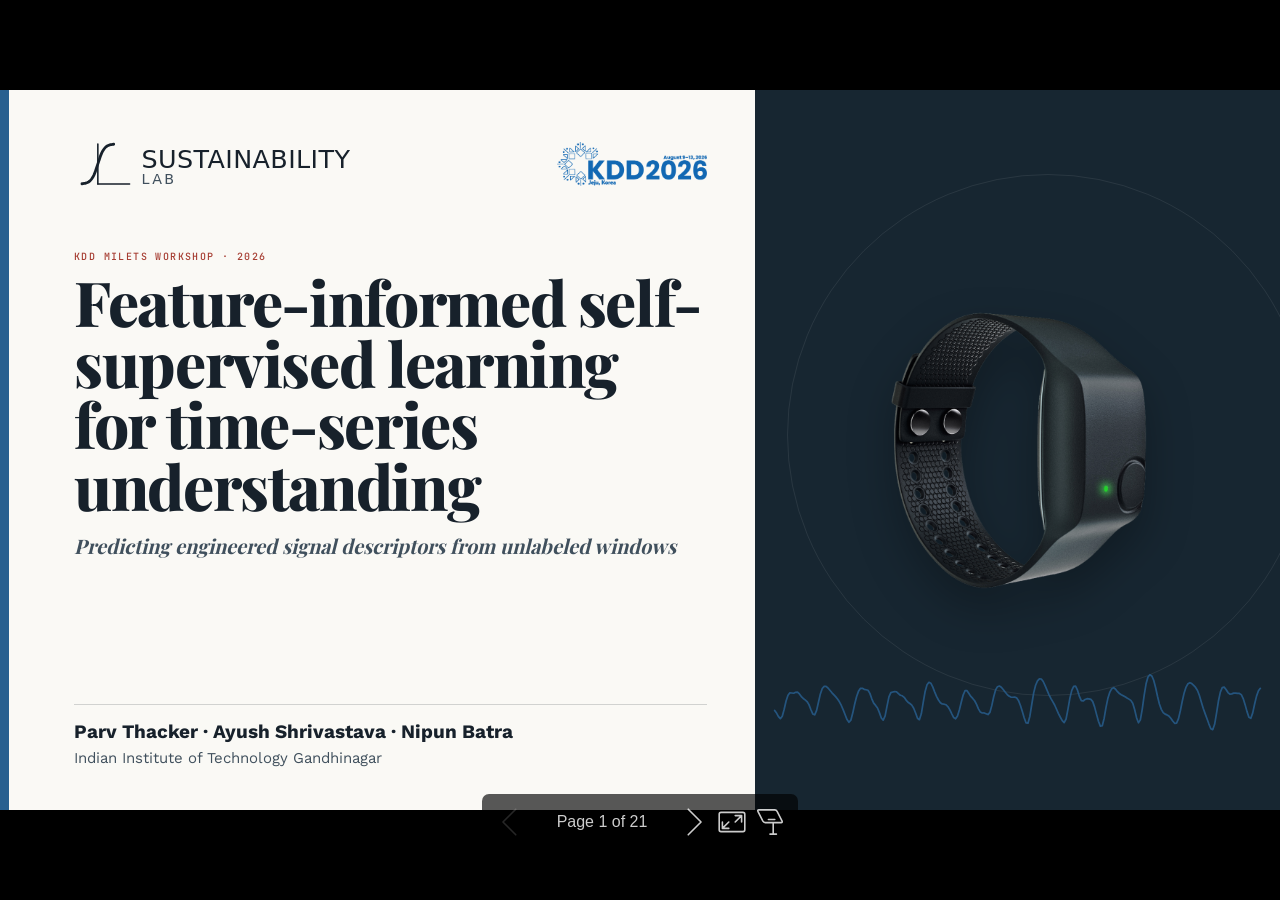
==== commit dfe8c1db: "Simplify and enlarge slide footers" ====
--- a/presentation/index.html
+++ b/presentation/index.html
@@ -1,5 +1,5 @@
-<!DOCTYPE html><html lang="C"><head><title>Feature-Informed Self-Supervised Learning for Time Series Understanding</title><meta property="og:title" content="Feature-Informed Self-Supervised Learning for Time Series Understanding"><meta name="description" content="KDD MILETS 2026 workshop presentation"><meta property="og:description" content="KDD MILETS 2026 workshop presentation"><meta charset="UTF-8"><meta name="viewport" content="width=device-width,height=device-height,initial-scale=1.0"><meta name="apple-mobile-web-app-capable" content="yes"><meta http-equiv="X-UA-Compatible" content="ie=edge"><meta property="og:type" content="website"><meta name="twitter:card" content="summary"><style>@media screen{body[data-bespoke-view=""] .bespoke-marp-parent>.bespoke-marp-osc>button,body[data-bespoke-view=next] .bespoke-marp-parent>.bespoke-marp-osc>button,body[data-bespoke-view=presenter] .bespoke-marp-presenter-container .bespoke-marp-presenter-info-container button,body[data-bespoke-view=presenter] .bespoke-marp-presenter-container .bespoke-marp-presenter-note-container button{appearance:none;background-color:initial;border:0;color:inherit;cursor:pointer;font-size:inherit;opacity:.8;outline:none;padding:0;transition:opacity .2s linear;-webkit-tap-highlight-color:transparent}body[data-bespoke-view=""] .bespoke-marp-parent>.bespoke-marp-osc>button:disabled,body[data-bespoke-view=next] .bespoke-marp-parent>.bespoke-marp-osc>button:disabled,body[data-bespoke-view=presenter] .bespoke-marp-presenter-container .bespoke-marp-presenter-info-container button:disabled,body[data-bespoke-view=presenter] .bespoke-marp-presenter-container .bespoke-marp-presenter-note-container button:disabled{cursor:not-allowed;opacity:.15!important}body[data-bespoke-view=""] .bespoke-marp-parent>.bespoke-marp-osc>button:hover,body[data-bespoke-view=next] .bespoke-marp-parent>.bespoke-marp-osc>button:hover,body[data-bespoke-view=presenter] .bespoke-marp-presenter-container .bespoke-marp-presenter-info-container button:hover,body[data-bespoke-view=presenter] .bespoke-marp-presenter-container .bespoke-marp-presenter-note-container button:hover{opacity:1}body[data-bespoke-view=""] .bespoke-marp-parent>.bespoke-marp-osc>button:hover:active,body[data-bespoke-view=next] .bespoke-marp-parent>.bespoke-marp-osc>button:hover:active,body[data-bespoke-view=presenter] .bespoke-marp-presenter-container .bespoke-marp-presenter-info-container button:hover:active,body[data-bespoke-view=presenter] .bespoke-marp-presenter-container .bespoke-marp-presenter-note-container button:hover:active{opacity:.6}body[data-bespoke-view=""] .bespoke-marp-parent>.bespoke-marp-osc>button:hover:not(:disabled),body[data-bespoke-view=next] .bespoke-marp-parent>.bespoke-marp-osc>button:hover:not(:disabled),body[data-bespoke-view=presenter] .bespoke-marp-presenter-container .bespoke-marp-presenter-info-container button:hover:not(:disabled),body[data-bespoke-view=presenter] .bespoke-marp-presenter-container .bespoke-marp-presenter-note-container button:hover:not(:disabled){transition:none}body[data-bespoke-view=""] .bespoke-marp-parent>.bespoke-marp-osc>button[data-bespoke-marp-osc=prev],body[data-bespoke-view=next] .bespoke-marp-parent>.bespoke-marp-osc>button[data-bespoke-marp-osc=prev],body[data-bespoke-view=presenter] .bespoke-marp-presenter-container .bespoke-marp-presenter-info-container button.bespoke-marp-presenter-info-page-prev{background:#0000 url("[data-uri]") no-repeat 50%;background-size:contain;overflow:hidden;text-indent:100%;white-space:nowrap}body[data-bespoke-view=""] .bespoke-marp-parent>.bespoke-marp-osc>button[data-bespoke-marp-osc=next],body[data-bespoke-view=next] .bespoke-marp-parent>.bespoke-marp-osc>button[data-bespoke-marp-osc=next],body[data-bespoke-view=presenter] .bespoke-marp-presenter-container .bespoke-marp-presenter-info-container button.bespoke-marp-presenter-info-page-next{background:#0000 url("[data-uri]") no-repeat 50%;background-size:contain;overflow:hidden;text-indent:100%;white-space:nowrap}body[data-bespoke-view=""] .bespoke-marp-parent>.bespoke-marp-osc>button[data-bespoke-marp-osc=fullscreen],body[data-bespoke-view=next] .bespoke-marp-parent>.bespoke-marp-osc>button[data-bespoke-marp-osc=fullscreen]{background:#0000 url("[data-uri]") no-repeat 50%;background-size:contain;overflow:hidden;text-indent:100%;white-space:nowrap}body[data-bespoke-view=""] .bespoke-marp-parent>.bespoke-marp-osc>button.exit[data-bespoke-marp-osc=fullscreen],body[data-bespoke-view=next] .bespoke-marp-parent>.bespoke-marp-osc>button.exit[data-bespoke-marp-osc=fullscreen]{background-image:url("[data-uri]")}body[data-bespoke-view=""] .bespoke-marp-parent>.bespoke-marp-osc>button[data-bespoke-marp-osc=presenter],body[data-bespoke-view=next] .bespoke-marp-parent>.bespoke-marp-osc>button[data-bespoke-marp-osc=presenter]{background:#0000 url("[data-uri]") no-repeat 50%;background-size:contain;overflow:hidden;text-indent:100%;white-space:nowrap}body[data-bespoke-view=presenter] .bespoke-marp-presenter-container .bespoke-marp-presenter-note-container button.bespoke-marp-presenter-note-bigger{background:#0000 url("[data-uri]") no-repeat 50%;background-size:contain;overflow:hidden;text-indent:100%;white-space:nowrap}body[data-bespoke-view=presenter] .bespoke-marp-presenter-container .bespoke-marp-presenter-note-container button.bespoke-marp-presenter-note-smaller{background:#0000 url("[data-uri]") no-repeat 50%;background-size:contain;overflow:hidden;text-indent:100%;white-space:nowrap}}@keyframes __bespoke_marp_transition_reduced_outgoing__{0%{opacity:1}to{opacity:0}}@keyframes __bespoke_marp_transition_reduced_incoming__{0%{mix-blend-mode:plus-lighter;opacity:0}to{mix-blend-mode:plus-lighter;opacity:1}}.bespoke-marp-note,.bespoke-marp-osc,.bespoke-progress-parent{display:none;transition:none}@media screen{::view-transition-group(*){animation-duration:var(--marp-bespoke-transition-animation-duration,.5s);animation-timing-function:ease}::view-transition-new(*),::view-transition-old(*){animation-delay:0s;animation-direction:var(--marp-bespoke-transition-animation-direction,normal);animation-duration:var(--marp-bespoke-transition-animation-duration,.5s);animation-fill-mode:both;animation-name:var(--marp-bespoke-transition-animation-name,var(--marp-bespoke-transition-animation-name-fallback,__bespoke_marp_transition_no_animation__));mix-blend-mode:normal}::view-transition-old(*){--marp-bespoke-transition-animation-name-fallback:__bespoke_marp_transition_reduced_outgoing__;animation-timing-function:ease}::view-transition-new(*){--marp-bespoke-transition-animation-name-fallback:__bespoke_marp_transition_reduced_incoming__;animation-timing-function:ease}::view-transition-new(root),::view-transition-old(root){animation-timing-function:linear}::view-transition-new(__bespoke_marp_transition_osc__),::view-transition-old(__bespoke_marp_transition_osc__){animation-duration:0s!important;animation-name:__bespoke_marp_transition_osc__!important}::view-transition-new(__bespoke_marp_transition_osc__){opacity:0!important}.bespoke-marp-transition-warming-up::view-transition-group(*),.bespoke-marp-transition-warming-up::view-transition-new(*),.bespoke-marp-transition-warming-up::view-transition-old(*){animation-play-state:paused!important}body,html{height:100%;margin:0}body{background:#000;overflow:hidden}svg.bespoke-marp-slide{content-visibility:hidden;opacity:0;pointer-events:none;z-index:-1}svg.bespoke-marp-slide:not(.bespoke-marp-active) *{view-transition-name:none!important}svg.bespoke-marp-slide.bespoke-marp-active{content-visibility:visible;opacity:1;pointer-events:auto;z-index:0}svg.bespoke-marp-slide.bespoke-marp-active.bespoke-marp-active-ready *{animation-name:__bespoke_marp__!important}@supports not (content-visibility:hidden){svg.bespoke-marp-slide[data-bespoke-marp-load=hideable]{display:none}svg.bespoke-marp-slide[data-bespoke-marp-load=hideable].bespoke-marp-active{display:block}}}@media screen and (prefers-reduced-motion:reduce){svg.bespoke-marp-slide *{view-transition-name:none!important}}@media screen{[data-bespoke-marp-fragment=inactive]{visibility:hidden}body[data-bespoke-view=""] .bespoke-marp-parent,body[data-bespoke-view=next] .bespoke-marp-parent{inset:0;position:absolute}body[data-bespoke-view=""] .bespoke-marp-parent>.bespoke-marp-osc,body[data-bespoke-view=next] .bespoke-marp-parent>.bespoke-marp-osc{background:#000000a6;border-radius:7px;bottom:50px;color:#fff;contain:paint;display:block;font-family:Helvetica,Arial,sans-serif;font-size:16px;left:50%;line-height:0;opacity:1;padding:12px;position:absolute;touch-action:manipulation;transform:translateX(-50%);transition:opacity .2s linear;-webkit-user-select:none;user-select:none;white-space:nowrap;will-change:transform;z-index:1;view-transition-name:__bespoke_marp_transition_osc__}body[data-bespoke-view=""] .bespoke-marp-parent>.bespoke-marp-osc>*,body[data-bespoke-view=next] .bespoke-marp-parent>.bespoke-marp-osc>*{margin-left:6px}body[data-bespoke-view=""] .bespoke-marp-parent>.bespoke-marp-osc>:first-child,body[data-bespoke-view=next] .bespoke-marp-parent>.bespoke-marp-osc>:first-child{margin-left:0}body[data-bespoke-view=""] .bespoke-marp-parent>.bespoke-marp-osc>span,body[data-bespoke-view=next] .bespoke-marp-parent>.bespoke-marp-osc>span{opacity:.8}body[data-bespoke-view=""] .bespoke-marp-parent>.bespoke-marp-osc>span[data-bespoke-marp-osc=page],body[data-bespoke-view=next] .bespoke-marp-parent>.bespoke-marp-osc>span[data-bespoke-marp-osc=page]{display:inline-block;min-width:140px;text-align:center}body[data-bespoke-view=""] .bespoke-marp-parent>.bespoke-marp-osc>button[data-bespoke-marp-osc=fullscreen],body[data-bespoke-view=""] .bespoke-marp-parent>.bespoke-marp-osc>button[data-bespoke-marp-osc=next],body[data-bespoke-view=""] .bespoke-marp-parent>.bespoke-marp-osc>button[data-bespoke-marp-osc=presenter],body[data-bespoke-view=""] .bespoke-marp-parent>.bespoke-marp-osc>button[data-bespoke-marp-osc=prev],body[data-bespoke-view=next] .bespoke-marp-parent>.bespoke-marp-osc>button[data-bespoke-marp-osc=fullscreen],body[data-bespoke-view=next] .bespoke-marp-parent>.bespoke-marp-osc>button[data-bespoke-marp-osc=next],body[data-bespoke-view=next] .bespoke-marp-parent>.bespoke-marp-osc>button[data-bespoke-marp-osc=presenter],body[data-bespoke-view=next] .bespoke-marp-parent>.bespoke-marp-osc>button[data-bespoke-marp-osc=prev]{height:32px;line-height:32px;width:32px}body[data-bespoke-view=""] .bespoke-marp-parent.bespoke-marp-inactive,body[data-bespoke-view=next] .bespoke-marp-parent.bespoke-marp-inactive{cursor:none}body[data-bespoke-view=""] .bespoke-marp-parent.bespoke-marp-inactive>.bespoke-marp-osc,body[data-bespoke-view=next] .bespoke-marp-parent.bespoke-marp-inactive>.bespoke-marp-osc{opacity:0;pointer-events:none}body[data-bespoke-view=""] svg.bespoke-marp-slide,body[data-bespoke-view=next] svg.bespoke-marp-slide{height:100%;left:0;position:absolute;top:0;width:100%}body[data-bespoke-view=""] .bespoke-progress-parent{background:#222;display:flex;height:5px;width:100%}body[data-bespoke-view=""] .bespoke-progress-parent+.bespoke-marp-parent{top:5px}body[data-bespoke-view=""] .bespoke-progress-parent .bespoke-progress-bar{background:#0288d1;flex:0 0 0;transition:flex-basis .2s cubic-bezier(0,1,1,1)}body[data-bespoke-view=next]{background:#0000}body[data-bespoke-view=presenter]{background:#161616}body[data-bespoke-view=presenter] .bespoke-marp-presenter-container{display:grid;font-family:Helvetica,Arial,sans-serif;grid-template:"current dragbar next" minmax(140px,1fr) "current dragbar note" 2fr "info    dragbar note" 3em;grid-template-columns:minmax(3px,var(--bespoke-marp-presenter-split-ratio,66%)) 0 minmax(3px,1fr);height:100%;left:0;position:absolute;top:0;width:100%}body[data-bespoke-view=presenter] .bespoke-marp-presenter-container .bespoke-marp-parent{grid-area:current;overflow:hidden;position:relative}body[data-bespoke-view=presenter] .bespoke-marp-presenter-container .bespoke-marp-parent svg.bespoke-marp-slide{height:calc(100% - 40px);left:20px;pointer-events:none;position:absolute;top:20px;-webkit-user-select:none;user-select:none;width:calc(100% - 40px)}body[data-bespoke-view=presenter] .bespoke-marp-presenter-container .bespoke-marp-parent svg.bespoke-marp-slide.bespoke-marp-active{filter:drop-shadow(0 3px 10px rgba(0,0,0,.5))}body[data-bespoke-view=presenter] .bespoke-marp-presenter-container .bespoke-marp-presenter-dragbar-container{background:#0288d1;cursor:col-resize;grid-area:dragbar;margin-left:-3px;opacity:0;position:relative;transition:opacity .4s linear .1s;width:6px;z-index:10}body[data-bespoke-view=presenter] .bespoke-marp-presenter-container .bespoke-marp-presenter-dragbar-container:hover{opacity:1}body[data-bespoke-view=presenter] .bespoke-marp-presenter-container .bespoke-marp-presenter-dragbar-container.active{opacity:1;transition-delay:0s}body[data-bespoke-view=presenter] .bespoke-marp-presenter-container .bespoke-marp-presenter-next-container{background:#222;cursor:pointer;display:none;grid-area:next;overflow:hidden;position:relative}body[data-bespoke-view=presenter] .bespoke-marp-presenter-container .bespoke-marp-presenter-next-container.active{display:block}body[data-bespoke-view=presenter] .bespoke-marp-presenter-container .bespoke-marp-presenter-next-container iframe.bespoke-marp-presenter-next{background:#0000;border:0;display:block;filter:drop-shadow(0 3px 10px rgba(0,0,0,.5));height:calc(100% - 40px);left:20px;pointer-events:none;position:absolute;top:20px;-webkit-user-select:none;user-select:none;width:calc(100% - 40px)}body[data-bespoke-view=presenter] .bespoke-marp-presenter-container .bespoke-marp-presenter-note-container{background:#222;color:#eee;grid-area:note;position:relative;z-index:1}body[data-bespoke-view=presenter] .bespoke-marp-presenter-container .bespoke-marp-presenter-note-container button{height:1.5em;line-height:1.5em;width:1.5em}body[data-bespoke-view=presenter] .bespoke-marp-presenter-container .bespoke-marp-presenter-note-container .bespoke-marp-presenter-note-wrapper{display:block;inset:0;position:absolute}body[data-bespoke-view=presenter] .bespoke-marp-presenter-container .bespoke-marp-presenter-note-container .bespoke-marp-presenter-note-buttons{background:#000000a6;border-radius:4px;bottom:0;display:flex;gap:4px;margin:12px;opacity:0;padding:6px;pointer-events:none;position:absolute;right:0;transition:opacity .2s linear}body[data-bespoke-view=presenter] .bespoke-marp-presenter-container .bespoke-marp-presenter-note-container .bespoke-marp-presenter-note-buttons:focus-within,body[data-bespoke-view=presenter] .bespoke-marp-presenter-container .bespoke-marp-presenter-note-container .bespoke-marp-presenter-note-wrapper:focus-within+.bespoke-marp-presenter-note-buttons,body[data-bespoke-view=presenter] .bespoke-marp-presenter-container .bespoke-marp-presenter-note-container:hover .bespoke-marp-presenter-note-buttons{opacity:1;pointer-events:auto}body[data-bespoke-view=presenter] .bespoke-marp-presenter-container .bespoke-marp-presenter-note-container .bespoke-marp-note{box-sizing:border-box;font-size:calc(1.1em*var(--bespoke-marp-note-font-scale, 1));height:calc(100% - 40px);margin:20px;overflow:auto;padding-right:3px;white-space:pre-wrap;width:calc(100% - 40px);word-wrap:break-word;scrollbar-color:#eeeeee80 #0000;scrollbar-width:thin}body[data-bespoke-view=presenter] .bespoke-marp-presenter-container .bespoke-marp-presenter-note-container .bespoke-marp-note::-webkit-scrollbar{width:6px}body[data-bespoke-view=presenter] .bespoke-marp-presenter-container .bespoke-marp-presenter-note-container .bespoke-marp-note::-webkit-scrollbar-track{background:#0000}body[data-bespoke-view=presenter] .bespoke-marp-presenter-container .bespoke-marp-presenter-note-container .bespoke-marp-note::-webkit-scrollbar-thumb{background:#eeeeee80;border-radius:6px}body[data-bespoke-view=presenter] .bespoke-marp-presenter-container .bespoke-marp-presenter-note-container .bespoke-marp-note:empty{pointer-events:none}body[data-bespoke-view=presenter] .bespoke-marp-presenter-container .bespoke-marp-presenter-note-container .bespoke-marp-note.active{display:block}body[data-bespoke-view=presenter] .bespoke-marp-presenter-container .bespoke-marp-presenter-note-container .bespoke-marp-note p:first-child{margin-top:0}body[data-bespoke-view=presenter] .bespoke-marp-presenter-container .bespoke-marp-presenter-note-container .bespoke-marp-note p:last-child{margin-bottom:0}body[data-bespoke-view=presenter] .bespoke-marp-presenter-container .bespoke-marp-presenter-info-container{align-items:center;box-sizing:border-box;color:#eee;display:flex;flex-wrap:nowrap;grid-area:info;justify-content:center;overflow:hidden;padding:0 10px}body[data-bespoke-view=presenter] .bespoke-marp-presenter-container .bespoke-marp-presenter-info-container .bespoke-marp-presenter-info-page,body[data-bespoke-view=presenter] .bespoke-marp-presenter-container .bespoke-marp-presenter-info-container .bespoke-marp-presenter-info-time,body[data-bespoke-view=presenter] .bespoke-marp-presenter-container .bespoke-marp-presenter-info-container .bespoke-marp-presenter-info-timer{box-sizing:border-box;display:block;padding:0 10px;white-space:nowrap;width:100%}body[data-bespoke-view=presenter] .bespoke-marp-presenter-container .bespoke-marp-presenter-info-container button{height:1.5em;line-height:1.5em;width:1.5em}body[data-bespoke-view=presenter] .bespoke-marp-presenter-container .bespoke-marp-presenter-info-container .bespoke-marp-presenter-info-page{order:2;text-align:center}body[data-bespoke-view=presenter] .bespoke-marp-presenter-container .bespoke-marp-presenter-info-container .bespoke-marp-presenter-info-page .bespoke-marp-presenter-info-page-text{display:inline-block;min-width:120px;text-align:center}body[data-bespoke-view=presenter] .bespoke-marp-presenter-container .bespoke-marp-presenter-info-container .bespoke-marp-presenter-info-time{color:#999;order:1;text-align:left}body[data-bespoke-view=presenter] .bespoke-marp-presenter-container .bespoke-marp-presenter-info-container .bespoke-marp-presenter-info-timer{color:#999;order:3;text-align:right}body[data-bespoke-view=presenter] .bespoke-marp-presenter-container .bespoke-marp-presenter-info-container .bespoke-marp-presenter-info-timer:hover{cursor:pointer}}@media print{.bespoke-marp-presenter-info-container,.bespoke-marp-presenter-next-container,.bespoke-marp-presenter-note-container{display:none}}</style><style>@keyframes marp-outgoing-transition-__builtin__fade{0%{opacity:1}to{opacity:0}}@keyframes marp-incoming-transition-__builtin__fade{0%{mix-blend-mode:plus-lighter;opacity:0}to{mix-blend-mode:plus-lighter;opacity:1}}</style><style>div#\:\$p > svg > foreignObject > section{width:1280px;height:720px;box-sizing:border-box;overflow:hidden;position:relative;scroll-snap-align:center center;-webkit-text-size-adjust:100%;text-size-adjust:100%}div#\:\$p > svg > foreignObject > section::after{bottom:0;content:attr(data-marpit-pagination);padding:inherit;pointer-events:none;position:absolute;right:0}div#\:\$p > svg > foreignObject > section:not([data-marpit-pagination])::after{display:none}div#\:\$p > svg > foreignObject > section :where(:is(h1, marp-h1)){font-size:2em;margin-block:0.67em}div#\:\$p > svg > foreignObject > section section:where(:is(h1, marp-h1)){--marpit-root-font-size: 2em}div#\:\$p > svg > foreignObject > section video::-webkit-media-controls{will-change:transform}@page {size:1280px 720px;margin:0}@media print{html, body{background-color:#fff;margin:0;page-break-inside:avoid;break-inside:avoid-page}div#\:\$p > svg > foreignObject > section{page-break-before:always;break-before:page}div#\:\$p > svg > foreignObject > section, div#\:\$p > svg > foreignObject > section *{-webkit-print-color-adjust:exact!important;animation-delay:0s!important;animation-duration:0s!important;color-adjust:exact!important;print-color-adjust:exact!important;transition:none!important}div#\:\$p > svg[data-marpit-svg]{display:block;height:100vh;width:100vw}}div#\:\$p > svg > foreignObject > :where(section){container-type:size}div#\:\$p > svg > foreignObject > section img[data-marp-twemoji]{background:transparent;height:1em;margin:0 .05em 0 .1em;vertical-align:-.1em;width:1em}@font-face {font-family:"Playfair Display";font-weight:700;src:url("fonts/playfair-700.ttf")}@font-face {font-family:"Playfair Display";font-weight:800;src:url("fonts/playfair-800.ttf")}@font-face {font-family:"Work Sans";font-weight:400;src:url("fonts/worksans-400.ttf")}@font-face {font-family:"Work Sans";font-weight:500;src:url("fonts/worksans-500.ttf")}@font-face {font-family:"Work Sans";font-weight:600;src:url("fonts/worksans-600.ttf")}@font-face {font-family:"Work Sans";font-weight:700;src:url("fonts/worksans-700.ttf")}@font-face {font-family:"JetBrains Mono";font-weight:400;src:url("fonts/jetbrains-400.ttf")}@font-face {font-family:"JetBrains Mono";font-weight:500;src:url("fonts/jetbrains-500.ttf")}div#\:\$p > svg > foreignObject > :where(section):not([\20 root]){--paper: #fbfaf6;--white: #ffffff;--ink: #17212b;--ink-2: #40505d;--muted: #6c7780;--line: #d7dde1;--line-2: #edf0f1;--brick: #a63d32;--blue: #285f8f;--teal: #26796f;--gold: #a36f24;--dark: #172631;--pale-blue: #eaf1f6;--pale-teal: #e9f2ef;--pale-brick: #f6ece9;--accent: var(--brick);}div#\:\$p > svg > foreignObject > section{width:1280px;height:720px;box-sizing:border-box;overflow:hidden;padding:38px 62px 63px;background:var(--paper);color:var(--ink);font-family:"Work Sans", "Avenir Next", "Helvetica Neue", Arial, sans-serif;font-size:20px;line-height:1.35;display:flex;flex-direction:column;justify-content:flex-start}div#\:\$p > svg > foreignObject > section{--marpit-root-font-size: 20px}div#\:\$p > svg > foreignObject > section::after{right:26px;bottom:12px;color:var(--muted);font-family:"JetBrains Mono", monospace;font-size:9px}div#\:\$p > svg > foreignObject > section::after{--marpit-root-font-size: 9px}div#\:\$p > svg > foreignObject > section footer{position:absolute;left:62px;bottom:13px;color:var(--muted);font-family:"JetBrains Mono", monospace;font-size:9px;line-height:1;letter-spacing:.02em}div#\:\$p > svg > foreignObject > section :is(h1, marp-h1), div#\:\$p > svg > foreignObject > section :is(h2, marp-h2), div#\:\$p > svg > foreignObject > section :is(h3, marp-h3), div#\:\$p > svg > foreignObject > section p{margin:0}div#\:\$p > svg > foreignObject > section :is(h1, marp-h1), div#\:\$p > svg > foreignObject > section :is(h2, marp-h2){color:var(--ink);font-family:"Playfair Display", Georgia, serif;letter-spacing:-.022em}div#\:\$p > svg > foreignObject > section :is(h1, marp-h1){font-size:62px;line-height:.99;font-weight:800}div#\:\$p > svg > foreignObject > section :is(h2, marp-h2){font-size:38px;line-height:1.06;font-weight:800;margin-bottom:18px;max-width:1150px}div#\:\$p > svg > foreignObject > section :is(h3, marp-h3){color:var(--ink);font-size:18px;line-height:1.25;font-weight:700}div#\:\$p > svg > foreignObject > section strong{color:var(--ink);font-weight:700}div#\:\$p > svg > foreignObject > section em{color:var(--accent);font-style:normal;font-weight:650}div#\:\$p > svg > foreignObject > section img{display:block;max-width:100%}div#\:\$p > svg > foreignObject > section .kicker{margin-bottom:7px;color:var(--accent);font-family:"JetBrains Mono", monospace;font-size:10px;font-weight:500;letter-spacing:.14em;text-transform:uppercase}div#\:\$p > svg > foreignObject > section section.kicker{--marpit-root-font-size: 10px}div#\:\$p > svg > foreignObject > section .source{position:absolute;left:62px;right:58px;bottom:31px;color:var(--muted);font-family:"JetBrains Mono", monospace;font-size:8px;line-height:1.25}div#\:\$p > svg > foreignObject > section section.source{--marpit-root-font-size: 8px}div#\:\$p > svg > foreignObject > section .body{flex:1;min-height:0;display:flex;flex-direction:column;justify-content:center}div#\:\$p > svg > foreignObject > section .body.top{justify-content:flex-start}div#\:\$p > svg > foreignObject > section .lede{color:var(--ink-2);font-family:"Playfair Display", Georgia, serif;font-size:26px;line-height:1.32}div#\:\$p > svg > foreignObject > section section.lede{--marpit-root-font-size: 26px}div#\:\$p > svg > foreignObject > section .mono{font-family:"JetBrains Mono", monospace}div#\:\$p > svg > foreignObject > section .small{color:var(--muted);font-size:13px;line-height:1.4}div#\:\$p > svg > foreignObject > section section.small{--marpit-root-font-size: 13px}div#\:\$p > svg > foreignObject > section .note{color:var(--muted);font-size:12px;line-height:1.4}div#\:\$p > svg > foreignObject > section section.note{--marpit-root-font-size: 12px}div#\:\$p > svg > foreignObject > section .accent{color:var(--accent)}div#\:\$p > svg > foreignObject > section .blue{color:var(--blue)}div#\:\$p > svg > foreignObject > section .teal{color:var(--teal)}div#\:\$p > svg > foreignObject > section .brick{color:var(--brick)}div#\:\$p > svg > foreignObject > section .takeaway{margin-top:12px;padding:8px 12px 8px 14px;border-left:3px solid var(--accent);background:rgba(255,255,255,.75);color:var(--ink-2);font-size:14px;line-height:1.35}div#\:\$p > svg > foreignObject > section section.takeaway{--marpit-root-font-size: 14px}@keyframes kdd-fragment-in{from{opacity:.12;transform:translateY(12px) scale(.992);filter:saturate(.55)}to{opacity:1;transform:translateY(0) scale(1);filter:saturate(1)}}@media screen{div#\:\$p > svg > foreignObject > section [data-marpit-fragment][data-bespoke-marp-fragment="inactive"]{visibility:hidden;opacity:0;transform:translateY(12px) scale(.992)}div#\:\$p > svg > foreignObject > section [data-marpit-fragment][data-bespoke-marp-fragment="active"]{visibility:visible;opacity:1;transform:translateY(0) scale(1)}div#\:\$p > svg > foreignObject > section [data-marpit-fragment][data-bespoke-marp-current-fragment="current"]{animation:kdd-fragment-in .34s cubic-bezier(.2,.75,.25,1) both}}@media screen and (prefers-reduced-motion: reduce){div#\:\$p > svg > foreignObject > section [data-marpit-fragment][data-bespoke-marp-current-fragment="current"]{animation:none}}div#\:\$p > svg > foreignObject > section.title-slide{position:relative;isolation:isolate;padding:0;display:grid;grid-template-columns:59% 41%;background:#faf9f5}div#\:\$p > svg > foreignObject > section.title-slide::before{content:"";position:absolute;inset:0 auto 0 0;width:9px;background:var(--blue);z-index:3}div#\:\$p > svg > foreignObject > section .title-copy{padding:46px 48px 42px 74px;display:flex;flex-direction:column;min-width:0}div#\:\$p > svg > foreignObject > section .title-brand-row{display:flex;align-items:center;justify-content:space-between;gap:26px}div#\:\$p > svg > foreignObject > section .title-lab-logo{width:278px;height:56px;object-fit:contain;object-position:left center}div#\:\$p > svg > foreignObject > section .title-kdd-logo{width:150px;height:auto}div#\:\$p > svg > foreignObject > section .title-copy .kicker{margin-top:58px}div#\:\$p > svg > foreignObject > section .title-slide :is(h1, marp-h1){max-width:690px;font-size:49px;line-height:1.01}div#\:\$p > svg > foreignObject > section .title-subtitle{margin-top:17px;max-width:650px;color:var(--ink-2);font-family:"Playfair Display", Georgia, serif;font-size:20px;font-style:italic;line-height:1.28}div#\:\$p > svg > foreignObject > section section.title-subtitle{--marpit-root-font-size: 20px}div#\:\$p > svg > foreignObject > section .title-meta{margin-top:auto;padding-top:16px;border-top:1px solid rgba(23,33,43,.18)}div#\:\$p > svg > foreignObject > section .title-authors{color:var(--ink);font-size:19px;font-weight:700;line-height:1.2}div#\:\$p > svg > foreignObject > section section.title-authors{--marpit-root-font-size: 19px}div#\:\$p > svg > foreignObject > section .title-affiliation{margin-top:5px;color:var(--ink-2);font-size:15px;line-height:1.25}div#\:\$p > svg > foreignObject > section section.title-affiliation{--marpit-root-font-size: 15px}div#\:\$p > svg > foreignObject > section .title-hero{position:relative;overflow:hidden;background:var(--dark);display:flex;align-items:center;justify-content:center}div#\:\$p > svg > foreignObject > section .title-hero::before{content:"";position:absolute;width:520px;height:520px;border:1px solid rgba(255,255,255,.08);border-radius:50%;top:84px;left:32px}div#\:\$p > svg > foreignObject > section .title-device{position:relative;z-index:2;width:302px;filter:drop-shadow(0 20px 22px rgba(0,0,0,.28))}div#\:\$p > svg > foreignObject > section .title-wave{position:absolute;z-index:1;left:18px;right:18px;bottom:72px;width:calc(100% - 36px);opacity:.82}div#\:\$p > svg > foreignObject > section .title-hero-label{position:absolute;z-index:2;left:40px;top:44px;color:#d5dfe4;font-family:"JetBrains Mono";font-size:10px;line-height:1.45;letter-spacing:.08em;text-transform:uppercase}div#\:\$p > svg > foreignObject > section section.title-hero-label{--marpit-root-font-size: 10px}div#\:\$p > svg > foreignObject > section.title-slide footer, div#\:\$p > svg > foreignObject > section.title-slide::after{display:none}div#\:\$p > svg > foreignObject > section .evidence-lanes{display:grid;grid-template-columns:1fr 1fr;gap:28px;min-height:0}div#\:\$p > svg > foreignObject > section .evidence-lane{min-width:0;padding-top:10px;border-top:4px solid var(--blue)}div#\:\$p > svg > foreignObject > section .evidence-lane.hhar{border-top-color:var(--teal)}div#\:\$p > svg > foreignObject > section .evidence-lane .lane-head{display:flex;align-items:baseline;justify-content:space-between;gap:14px;margin-bottom:11px}div#\:\$p > svg > foreignObject > section .evidence-lane .lane-name{font-family:"Playfair Display", Georgia, serif;font-size:24px;font-weight:800}div#\:\$p > svg > foreignObject > section .evidence-lane div#\:\$p > svg > foreignObject > section section.lane-name{--marpit-root-font-size: 24px}div#\:\$p > svg > foreignObject > section .evidence-lane .lane-task{color:var(--muted);font-family:"JetBrains Mono";font-size:9px;text-transform:uppercase;letter-spacing:.08em}div#\:\$p > svg > foreignObject > section .evidence-lane div#\:\$p > svg > foreignObject > section section.lane-task{--marpit-root-font-size: 9px}div#\:\$p > svg > foreignObject > section .real-plot-frame{height:270px;padding:10px;border:1px solid var(--line);background:var(--white);overflow:hidden;display:flex;align-items:center;justify-content:center}div#\:\$p > svg > foreignObject > section .real-plot-frame img{width:100%;height:100%;object-fit:contain}div#\:\$p > svg > foreignObject > section .real-plot-frame.acquisition-frame{position:relative;display:block;height:270px;padding:0;border:0;background:var(--dark);box-shadow:inset 0 0 0 1px rgba(23,33,43,.14)}div#\:\$p > svg > foreignObject > section .acquisition-frame > .acquisition-photo{position:absolute;inset:0;width:100%;height:100%;object-fit:cover}div#\:\$p > svg > foreignObject > section .ppg-acquisition > .acquisition-photo, div#\:\$p > svg > foreignObject > section .hhar-acquisition > .acquisition-photo{top:-60px;bottom:auto;height:calc(100% + 60px)}div#\:\$p > svg > foreignObject > section .ppg-acquisition > .acquisition-photo{object-position:58% 50%}div#\:\$p > svg > foreignObject > section .hhar-acquisition > .acquisition-photo{object-position:55% 50%}div#\:\$p > svg > foreignObject > section .acquisition-frame::after{content:"";position:absolute;inset:0;background:linear-gradient(180deg, rgba(23,33,43,0) 38%, rgba(23,33,43,.23) 100%);pointer-events:none}div#\:\$p > svg > foreignObject > section .acquisition-data-card{position:absolute;z-index:2;left:14px;right:14px;bottom:14px;height:108px;padding:10px 12px;overflow:hidden;background:rgba(250,249,245,.96);box-shadow:0 8px 20px rgba(23,33,43,.16)}div#\:\$p > svg > foreignObject > section .acquisition-data-head{display:flex;align-items:center;justify-content:space-between;gap:12px;height:14px;color:var(--muted);font-family:"JetBrains Mono";font-size:9px;font-weight:600;letter-spacing:.05em;white-space:nowrap}div#\:\$p > svg > foreignObject > section section.acquisition-data-head{--marpit-root-font-size: 9px}div#\:\$p > svg > foreignObject > section .acquisition-data-card .acquisition-ppg-trace{display:block;width:100%;height:68px;margin-top:5px;object-fit:fill}div#\:\$p > svg > foreignObject > section .hhar-mini-row{display:grid;grid-template-columns:68px minmax(0, 1fr);gap:9px;align-items:center;height:35px;color:var(--ink-2);font-family:"JetBrains Mono";font-size:8.5px;font-weight:600;letter-spacing:.055em}div#\:\$p > svg > foreignObject > section section.hhar-mini-row{--marpit-root-font-size: 8.5px}div#\:\$p > svg > foreignObject > section .hhar-mini-crop{position:relative;width:100%;height:29px;overflow:hidden;border-bottom:1px solid rgba(23,33,43,.14)}div#\:\$p > svg > foreignObject > section .hhar-mini-crop img{position:absolute;left:-101px;width:540px;max-width:none;height:auto;object-fit:initial}div#\:\$p > svg > foreignObject > section .hhar-mini-crop.standing img{top:-23px}div#\:\$p > svg > foreignObject > section .hhar-mini-crop.walking img{top:-74px}div#\:\$p > svg > foreignObject > section .hhar-context{width:100%;height:100%;display:grid;grid-template-columns:minmax(0, 34%) minmax(0, 66%);gap:12px;align-items:center;overflow:hidden}div#\:\$p > svg > foreignObject > section .hhar-context > img{min-width:0;min-height:0}div#\:\$p > svg > foreignObject > section .hhar-context .hhar-device{width:100%;height:100%;object-fit:cover;object-position:50% 48%}div#\:\$p > svg > foreignObject > section .hhar-context .hhar-trace{width:100%;height:auto;max-height:100%;object-fit:contain}div#\:\$p > svg > foreignObject > section .lane-copy{margin-top:12px;color:var(--ink-2);font-size:14px;line-height:1.4}div#\:\$p > svg > foreignObject > section section.lane-copy{--marpit-root-font-size: 14px}div#\:\$p > svg > foreignObject > section .lane-copy b{display:block;margin-bottom:3px}div#\:\$p > svg > foreignObject > section .vision-layout{display:grid;grid-template-columns:1.16fr .84fr;gap:28px;align-items:center;min-height:0}div#\:\$p > svg > foreignObject > section .vision-original{position:relative;height:410px;overflow:hidden;background:#d6d0c3}div#\:\$p > svg > foreignObject > section .vision-original img{width:100%;height:100%;object-fit:cover}div#\:\$p > svg > foreignObject > section .image-tag{position:absolute;left:16px;bottom:14px;padding:6px 9px;background:rgba(23,33,43,.84);color:white;font-family:"JetBrains Mono";font-size:9px;text-transform:uppercase;letter-spacing:.08em}div#\:\$p > svg > foreignObject > section section.image-tag{--marpit-root-font-size: 9px}div#\:\$p > svg > foreignObject > section .vision-views{display:grid;grid-template-columns:repeat(2, 1fr);gap:15px}div#\:\$p > svg > foreignObject > section .transformation-grid{grid-column:1 / -1;display:grid;grid-template-columns:repeat(2, 1fr);gap:15px}div#\:\$p > svg > foreignObject > section .view-card{min-width:0}div#\:\$p > svg > foreignObject > section .view-card .photo{height:165px;overflow:hidden;background:#d6d0c3}div#\:\$p > svg > foreignObject > section .view-card .photo img{width:100%;height:100%;object-fit:cover}div#\:\$p > svg > foreignObject > section .view-card .photo.flip img{transform:scaleX(-1)}div#\:\$p > svg > foreignObject > section .view-card .photo.crop img{transform:scale(1.72);transform-origin:50% 35%}div#\:\$p > svg > foreignObject > section .view-card .photo.color img{filter:hue-rotate(105deg) saturate(1.7) contrast(1.05)}div#\:\$p > svg > foreignObject > section .view-card .photo.blur img{transform:scale(1.04);filter:blur(3px) saturate(.9)}div#\:\$p > svg > foreignObject > section .view-card .label{margin-top:7px;color:var(--ink-2);font-family:"JetBrains Mono";font-size:11.5px;text-transform:uppercase;letter-spacing:.05em}div#\:\$p > svg > foreignObject > section .view-card div#\:\$p > svg > foreignObject > section section.label{--marpit-root-font-size: 11.5px}div#\:\$p > svg > foreignObject > section .view-card.claim{grid-column:1 / -1;padding:15px 17px;border-left:4px solid var(--teal);background:var(--white);color:var(--ink-2);font-size:16px}div#\:\$p > svg > foreignObject > section section.view-card.claim{--marpit-root-font-size: 16px}div#\:\$p > svg > foreignObject > section .order-sequence{display:grid;grid-template-columns:repeat(5, auto);justify-content:center;gap:11px;align-items:center;margin:2px 0 14px}div#\:\$p > svg > foreignObject > section .order-sequence :is(span, marp-span){color:var(--ink-2);font-family:"JetBrains Mono";font-size:10px;text-transform:uppercase;letter-spacing:.04em}div#\:\$p > svg > foreignObject > section .order-sequence i{color:var(--brick);font-style:normal}div#\:\$p > svg > foreignObject > section .order-grid{display:grid;grid-template-columns:1fr 1fr;gap:22px;min-height:0}div#\:\$p > svg > foreignObject > section .order-panel{position:relative;min-width:0}div#\:\$p > svg > foreignObject > section .order-panel .label{margin-bottom:7px;color:var(--muted);font-family:"JetBrains Mono";font-size:9px;text-transform:uppercase;letter-spacing:.1em}div#\:\$p > svg > foreignObject > section .order-panel div#\:\$p > svg > foreignObject > section section.label{--marpit-root-font-size: 9px}div#\:\$p > svg > foreignObject > section .order-panel img{width:100%;height:330px;object-fit:cover;object-position:center;border:1px solid #394c50;background:#3d4545}div#\:\$p > svg > foreignObject > section .order-panel.reversed{border-top:4px solid var(--brick);padding-top:8px}div#\:\$p > svg > foreignObject > section .order-panel.observed{border-top:4px solid var(--teal);padding-top:8px}div#\:\$p > svg > foreignObject > section.invariance-failure{padding:42px 62px 63px;background:var(--dark);color:#edf3f5}div#\:\$p > svg > foreignObject > section.invariance-failure :is(h2, marp-h2){max-width:1120px;margin-bottom:20px;color:#ffffff;font-size:36px;line-height:1.05}div#\:\$p > svg > foreignObject > section.invariance-failure .kicker{color:#e1b263}div#\:\$p > svg > foreignObject > section .invariance-layout{display:grid;grid-template-columns:1.12fr .88fr;gap:30px;align-items:stretch;min-height:0}div#\:\$p > svg > foreignObject > section .invariance-visual{position:relative;min-width:0;overflow:hidden;background:#f4efe6;border:1px solid rgba(255,255,255,.13)}div#\:\$p > svg > foreignObject > section .conceptual-label{padding:7px 12px 6px;border-bottom:1px solid var(--line);background:#fbfaf6;color:var(--brick);font-family:"JetBrains Mono";font-size:10.5px;font-weight:600;line-height:1.1;letter-spacing:.06em;text-transform:uppercase}div#\:\$p > svg > foreignObject > section section.conceptual-label{--marpit-root-font-size: 10.5px}div#\:\$p > svg > foreignObject > section .invariance-visual img{width:100%;height:292px;object-fit:cover;object-position:center}div#\:\$p > svg > foreignObject > section .invariance-captions{display:grid;grid-template-columns:1fr 1fr;min-height:52px;border-top:1px solid rgba(23,33,43,.16);background:#fbfaf6}div#\:\$p > svg > foreignObject > section .invariance-captions :is(span, marp-span){padding:10px 13px 9px;color:var(--ink-2);font-family:"JetBrains Mono";font-size:11px;font-weight:500;line-height:1.32;letter-spacing:.025em;text-transform:uppercase}div#\:\$p > svg > foreignObject > section .invariance-captions :is(span, marp-span) + :is(span, marp-span){border-left:1px solid var(--line);color:var(--brick)}div#\:\$p > svg > foreignObject > section .invariance-logic{display:grid;grid-template-rows:repeat(3, 1fr);min-width:0}div#\:\$p > svg > foreignObject > section .logic-step{padding:11px 0 10px 18px;border-top:1px solid rgba(255,255,255,.16)}div#\:\$p > svg > foreignObject > section .logic-step:first-child{border-top:4px solid #e1b263}div#\:\$p > svg > foreignObject > section .logic-step.failure{border-top-color:rgba(166,61,50,.75)}div#\:\$p > svg > foreignObject > section .logic-label{color:#e1b263;font-family:"JetBrains Mono";font-size:10.5px;font-weight:500;letter-spacing:.09em;text-transform:uppercase}div#\:\$p > svg > foreignObject > section section.logic-label{--marpit-root-font-size: 10.5px}div#\:\$p > svg > foreignObject > section .logic-step.failure .logic-label{color:#ee9187}div#\:\$p > svg > foreignObject > section .logic-equation{margin-top:3px;color:#ffffff;font-family:"Playfair Display", Georgia, serif;font-size:29px;font-weight:800;line-height:1;letter-spacing:-.02em}div#\:\$p > svg > foreignObject > section section.logic-equation{--marpit-root-font-size: 29px}div#\:\$p > svg > foreignObject > section .logic-step p{margin-top:5px;color:#c5d0d5;font-size:15px;line-height:1.28}div#\:\$p > svg > foreignObject > section .invariance-consequence{margin-top:14px;padding:9px 14px 10px;border-left:4px solid var(--brick);background:rgba(255,255,255,.07);color:#d9e1e4;font-size:14px;line-height:1.32}div#\:\$p > svg > foreignObject > section section.invariance-consequence{--marpit-root-font-size: 14px}div#\:\$p > svg > foreignObject > section .invariance-consequence b{color:#ffffff}div#\:\$p > svg > foreignObject > section.invariance-failure .source, div#\:\$p > svg > foreignObject > section.invariance-failure footer, div#\:\$p > svg > foreignObject > section.invariance-failure::after{color:#9dabb2}div#\:\$p > svg > foreignObject > section.downstream-augmentation :is(h2, marp-h2){margin-bottom:12px}div#\:\$p > svg > foreignObject > section .real-augmentation{width:100%;height:354px;object-fit:contain}div#\:\$p > svg > foreignObject > section .application-strip{display:grid;grid-template-columns:repeat(3, 1fr);gap:18px;margin-top:5px}div#\:\$p > svg > foreignObject > section .application-item{min-width:0;padding-top:8px;border-top:3px solid var(--blue)}div#\:\$p > svg > foreignObject > section .application-item:nth-child(2){border-top-color:var(--teal)}div#\:\$p > svg > foreignObject > section .application-item:nth-child(3){border-top-color:var(--brick)}div#\:\$p > svg > foreignObject > section .application-item b{display:block;color:var(--muted);font-family:"JetBrains Mono";font-size:10.5px;font-weight:600;text-transform:uppercase;letter-spacing:.055em}div#\:\$p > svg > foreignObject > section .application-item strong{display:block;margin-top:4px;color:var(--ink);font-size:15.5px;line-height:1.2}div#\:\$p > svg > foreignObject > section .application-item :is(span, marp-span){display:block;margin-top:4px;color:var(--ink-2);font-size:14px;line-height:1.24}div#\:\$p > svg > foreignObject > section .augmentation-rule{display:grid;grid-template-columns:112px 1fr;gap:12px;align-items:baseline;margin-top:10px;padding:8px 12px 9px;border-left:4px solid var(--brick);background:var(--white)}div#\:\$p > svg > foreignObject > section .augmentation-rule b{color:var(--brick);font-family:"JetBrains Mono";font-size:10.5px;text-transform:uppercase;letter-spacing:.06em}div#\:\$p > svg > foreignObject > section .augmentation-rule :is(span, marp-span){color:var(--ink-2);font-size:14.5px;line-height:1.24}div#\:\$p > svg > foreignObject > section .augmentation-rule i{color:var(--ink);font-family:"JetBrains Mono";font-size:13.5px;font-style:normal;font-weight:600}div#\:\$p > svg > foreignObject > section.concept-bridge{background:var(--dark);color:white;padding:52px 70px 60px}div#\:\$p > svg > foreignObject > section.concept-bridge :is(h1, marp-h1), div#\:\$p > svg > foreignObject > section.concept-bridge :is(h2, marp-h2){color:white}div#\:\$p > svg > foreignObject > section.concept-bridge .kicker{color:#e1b263}div#\:\$p > svg > foreignObject > section .bridge-layout{display:grid;grid-template-columns:.82fr 1.18fr;gap:38px;flex:1;align-items:center}div#\:\$p > svg > foreignObject > section .bridge-equation{color:white;font-family:"Playfair Display", Georgia, serif;font-size:72px;font-weight:800;line-height:1;letter-spacing:-.04em}div#\:\$p > svg > foreignObject > section section.bridge-equation{--marpit-root-font-size: 72px}div#\:\$p > svg > foreignObject > section .bridge-equation .arrow{color:#e1b263}div#\:\$p > svg > foreignObject > section .bridge-copy{margin-top:19px;color:#cbd5da;font-size:18px;line-height:1.45}div#\:\$p > svg > foreignObject > section section.bridge-copy{--marpit-root-font-size: 18px}div#\:\$p > svg > foreignObject > section .bridge-points{display:grid;gap:12px}div#\:\$p > svg > foreignObject > section .bridge-point{display:grid;grid-template-columns:36px 1fr;gap:13px;align-items:start;padding:15px 0;border-top:1px solid rgba(255,255,255,.14)}div#\:\$p > svg > foreignObject > section .bridge-point .no{color:#e1b263;font-family:"JetBrains Mono";font-size:10px}div#\:\$p > svg > foreignObject > section .bridge-point div#\:\$p > svg > foreignObject > section section.no{--marpit-root-font-size: 10px}div#\:\$p > svg > foreignObject > section .bridge-point b{color:white;font-size:17px}div#\:\$p > svg > foreignObject > section .bridge-point :is(span, marp-span){display:block;margin-top:3px;color:#aebbc2;font-size:14px}div#\:\$p > svg > foreignObject > section.concept-bridge footer, div#\:\$p > svg > foreignObject > section.concept-bridge::after, div#\:\$p > svg > foreignObject > section.concept-bridge .source{color:#9dabb2}div#\:\$p > svg > foreignObject > section .feature-family-slide{padding:44px 62px 60px}div#\:\$p > svg > foreignObject > section .feature-family-slide :is(h2, marp-h2){margin-bottom:8px;font-size:36px}div#\:\$p > svg > foreignObject > section .family-overview{flex:1;min-height:0;display:flex;align-items:center;justify-content:center}div#\:\$p > svg > foreignObject > section .family-overview img{width:100%;height:455px;object-fit:contain}div#\:\$p > svg > foreignObject > section .family-method-note{display:grid;grid-template-columns:150px 1fr;gap:12px;align-items:baseline;margin-top:4px;padding:9px 13px 10px;border-left:4px solid #e1b263;background:rgba(255,255,255,.07)}div#\:\$p > svg > foreignObject > section .family-method-note b{color:#e1b263;font-family:"JetBrains Mono";font-size:10.5px;text-transform:uppercase;letter-spacing:.065em}div#\:\$p > svg > foreignObject > section .family-method-note :is(span, marp-span){color:#d5dfe4;font-size:14px;line-height:1.28}div#\:\$p > svg > foreignObject > section .feature-asset{width:100%;height:450px;object-fit:contain}div#\:\$p > svg > foreignObject > section .method-asset{width:100%;height:442px;object-fit:contain}div#\:\$p > svg > foreignObject > section .feature-footer{display:flex;justify-content:space-between;gap:28px;margin-top:7px;color:var(--muted);font-size:12px}div#\:\$p > svg > foreignObject > section section.feature-footer{--marpit-root-font-size: 12px}div#\:\$p > svg > foreignObject > section .feature-footer b{color:var(--teal)}div#\:\$p > svg > foreignObject > section.method-slide{padding:30px 62px 60px}div#\:\$p > svg > foreignObject > section.method-slide :is(h2, marp-h2){margin-bottom:5px;font-size:36px}div#\:\$p > svg > foreignObject > section.method-slide .body{flex:1;min-height:0}div#\:\$p > svg > foreignObject > section.method-slide .method-asset{width:100%;height:500px;object-fit:contain}div#\:\$p > svg > foreignObject > section.feature-worked{padding:30px 62px 60px}div#\:\$p > svg > foreignObject > section.feature-worked :is(h2, marp-h2){margin-bottom:5px;font-size:35px}div#\:\$p > svg > foreignObject > section .worked-example{flex:1;min-height:0}div#\:\$p > svg > foreignObject > section .worked-example-asset{width:100%;height:445px;object-fit:contain}div#\:\$p > svg > foreignObject > section .feature-evidence{display:grid;grid-template-columns:210px minmax(0, 1fr) 260px;gap:18px;align-items:center;min-height:72px;margin-top:1px;padding:8px 15px 9px 17px;border-left:5px solid var(--brick);background:var(--white)}div#\:\$p > svg > foreignObject > section .feature-evidence.temporal{border-left-color:var(--teal)}div#\:\$p > svg > foreignObject > section .feature-evidence.spectral{border-left-color:var(--blue)}div#\:\$p > svg > foreignObject > section .feature-evidence-label{color:var(--brick);font-family:"JetBrains Mono";font-size:16px;font-weight:600;letter-spacing:.035em;text-transform:uppercase}div#\:\$p > svg > foreignObject > section section.feature-evidence-label{--marpit-root-font-size: 16px}div#\:\$p > svg > foreignObject > section .feature-evidence.temporal .feature-evidence-label{color:var(--teal)}div#\:\$p > svg > foreignObject > section .feature-evidence.spectral .feature-evidence-label{color:var(--blue)}div#\:\$p > svg > foreignObject > section .feature-evidence-copy{min-width:0}div#\:\$p > svg > foreignObject > section .feature-evidence-copy b{display:block;color:var(--ink);font-size:17.5px;line-height:1.15}div#\:\$p > svg > foreignObject > section .feature-evidence-copy :is(span, marp-span){display:block;margin-top:3px;color:var(--ink-2);font-size:16.5px;line-height:1.18}div#\:\$p > svg > foreignObject > section .feature-evidence-task{min-width:0;padding-left:15px;border-left:1px solid var(--line)}div#\:\$p > svg > foreignObject > section .feature-evidence-task :is(span, marp-span){display:block;color:var(--muted);font-family:"JetBrains Mono";font-size:11.5px;letter-spacing:.045em;text-transform:uppercase}div#\:\$p > svg > foreignObject > section .feature-evidence-task b{display:block;margin-top:5px;color:var(--ink);font-size:16px;line-height:1.2}div#\:\$p > svg > foreignObject > section .dataset-grid{display:grid;grid-template-columns:1fr 1fr;gap:28px;min-height:0}div#\:\$p > svg > foreignObject > section .dataset-card{position:relative;min-width:0;height:422px;overflow:hidden;background:var(--white);border-top:5px solid var(--blue)}div#\:\$p > svg > foreignObject > section .dataset-card.hhar{border-top-color:var(--teal)}div#\:\$p > svg > foreignObject > section .dataset-head{padding:15px 18px 10px;display:flex;align-items:baseline;justify-content:space-between;border-bottom:1px solid var(--line)}div#\:\$p > svg > foreignObject > section .dataset-head :is(h3, marp-h3){font-family:"Playfair Display", Georgia, serif;font-size:25px}div#\:\$p > svg > foreignObject > section .dataset-head :is(span, marp-span){color:var(--muted);font-family:"JetBrains Mono";font-size:9px;text-transform:uppercase;letter-spacing:.08em}div#\:\$p > svg > foreignObject > section .dataset-visual{height:245px;padding:10px 18px;display:flex;align-items:center;justify-content:center;overflow:hidden}div#\:\$p > svg > foreignObject > section .dataset-visual.ppg{display:grid;grid-template-columns:150px 1fr;gap:10px}div#\:\$p > svg > foreignObject > section .dataset-visual.ppg .device{width:146px}div#\:\$p > svg > foreignObject > section .dataset-visual img{width:100%;max-height:100%;object-fit:contain}div#\:\$p > svg > foreignObject > section .dataset-visual.hhar-context .hhar-device{object-fit:contain;object-position:center}div#\:\$p > svg > foreignObject > section .dataset-metrics{display:grid;grid-template-columns:repeat(3, 1fr);border-top:1px solid var(--line)}div#\:\$p > svg > foreignObject > section .dataset-metric{padding:12px 14px;border-right:1px solid var(--line)}div#\:\$p > svg > foreignObject > section .dataset-metric:last-child{border-right:none}div#\:\$p > svg > foreignObject > section .dataset-metric b{display:block;font-family:"Playfair Display", Georgia, serif;font-size:20px}div#\:\$p > svg > foreignObject > section .dataset-metric :is(span, marp-span){display:block;margin-top:2px;color:var(--muted);font-size:10px;line-height:1.3}div#\:\$p > svg > foreignObject > section.experiment-grid-slide{padding:30px 62px 60px}div#\:\$p > svg > foreignObject > section.experiment-grid-slide :is(h2, marp-h2){margin-bottom:7px;font-size:35px}div#\:\$p > svg > foreignObject > section .experiment-grid-body{justify-content:flex-start}div#\:\$p > svg > foreignObject > section .experiment-inventory{display:grid;grid-template-columns:.86fr .92fr 1.36fr 1.86fr;min-height:350px;margin-top:3px}div#\:\$p > svg > foreignObject > section .experiment-factor{min-width:0;padding:0 18px;border-left:1px solid var(--line);border-top:4px solid var(--blue)}div#\:\$p > svg > foreignObject > section .experiment-factor:first-child{padding-left:0;border-left:none}div#\:\$p > svg > foreignObject > section .experiment-factor:last-child{padding-right:0}div#\:\$p > svg > foreignObject > section .experiment-factor.backbones{border-top-color:var(--teal)}div#\:\$p > svg > foreignObject > section .experiment-factor.methods{border-top-color:var(--brick)}div#\:\$p > svg > foreignObject > section .experiment-factor.settings{border-top-color:var(--gold)}div#\:\$p > svg > foreignObject > section .factor-head{min-height:70px;display:flex;align-items:center;gap:10px;border-bottom:1px solid var(--line)}div#\:\$p > svg > foreignObject > section .factor-count{color:var(--ink);font-family:"Playfair Display", Georgia, serif;font-size:43px;font-weight:800;line-height:.92}div#\:\$p > svg > foreignObject > section section.factor-count{--marpit-root-font-size: 43px}div#\:\$p > svg > foreignObject > section .experiment-factor.methods .factor-count{color:var(--brick)}div#\:\$p > svg > foreignObject > section .experiment-factor.settings .factor-count{color:var(--gold)}div#\:\$p > svg > foreignObject > section .factor-label{color:var(--ink);font-family:"JetBrains Mono", monospace;font-size:11.5px;font-weight:600;letter-spacing:.06em;line-height:1.15;text-transform:uppercase}div#\:\$p > svg > foreignObject > section section.factor-label{--marpit-root-font-size: 11.5px}div#\:\$p > svg > foreignObject > section .factor-sublabel{margin-top:3px;color:var(--muted);font-size:12px;line-height:1.2}div#\:\$p > svg > foreignObject > section section.factor-sublabel{--marpit-root-font-size: 12px}div#\:\$p > svg > foreignObject > section .task-entry{padding:17px 0 14px;border-bottom:1px solid var(--line-2)}div#\:\$p > svg > foreignObject > section .task-entry strong{display:block;font-size:18px;line-height:1.05}div#\:\$p > svg > foreignObject > section .task-entry :is(span, marp-span){display:block;margin-top:5px;color:var(--ink-2);font-size:13.5px;font-weight:600;line-height:1.2}div#\:\$p > svg > foreignObject > section .task-entry small{display:block;margin-top:5px;color:var(--muted);font-size:12.5px;line-height:1.25}div#\:\$p > svg > foreignObject > section .factor-list{margin:11px 0 0;padding:0;list-style:none}div#\:\$p > svg > foreignObject > section .factor-list li{padding:8px 0;border-bottom:1px solid var(--line-2);color:var(--ink);font-size:16px;font-weight:650;line-height:1.15}div#\:\$p > svg > foreignObject > section .method-family{padding:13px 0 11px}div#\:\$p > svg > foreignObject > section .method-family.feature-target{border-top:1px solid var(--line)}div#\:\$p > svg > foreignObject > section .family-label{color:var(--muted);font-family:"JetBrains Mono", monospace;font-size:11.5px;font-weight:600;letter-spacing:.05em;text-transform:uppercase}div#\:\$p > svg > foreignObject > section section.family-label{--marpit-root-font-size: 11.5px}div#\:\$p > svg > foreignObject > section .method-family.feature-target .family-label{color:var(--brick)}div#\:\$p > svg > foreignObject > section .method-list{display:grid;grid-template-columns:1.18fr .82fr;column-gap:12px;row-gap:7px;margin-top:9px}div#\:\$p > svg > foreignObject > section .method-list :is(span, marp-span){color:var(--ink);font-size:16px;font-weight:600;line-height:1.1}div#\:\$p > svg > foreignObject > section .method-family.feature-target .method-list :is(span, marp-span){color:var(--brick)}div#\:\$p > svg > foreignObject > section .config-group{padding:8px 0 7px;border-bottom:1px solid var(--line-2)}div#\:\$p > svg > foreignObject > section .config-title{display:flex;align-items:baseline;gap:8px}div#\:\$p > svg > foreignObject > section .config-title b{color:var(--gold);font-family:"Playfair Display", Georgia, serif;font-size:20px;line-height:1}div#\:\$p > svg > foreignObject > section .config-title :is(span, marp-span){color:var(--ink);font-family:"JetBrains Mono", monospace;font-size:12.5px;font-weight:600;letter-spacing:.04em;text-transform:uppercase}div#\:\$p > svg > foreignObject > section .config-group p{margin-top:3px;color:var(--ink-2);font-size:13.5px;font-weight:600;line-height:1.2}div#\:\$p > svg > foreignObject > section .config-group small{display:block;margin-top:3px;color:var(--muted);font-size:12.5px;line-height:1.2}div#\:\$p > svg > foreignObject > section .grouped-caveat{margin-top:8px;padding-left:9px;border-left:3px solid var(--gold);color:var(--ink-2);font-size:12.5px;font-weight:600;line-height:1.25}div#\:\$p > svg > foreignObject > section section.grouped-caveat{--marpit-root-font-size: 12.5px}div#\:\$p > svg > foreignObject > section .grid-synthesis{display:flex;align-items:baseline;justify-content:space-between;gap:24px;margin-top:8px;padding:10px 12px 9px;border-top:1px solid var(--line);background:var(--white)}div#\:\$p > svg > foreignObject > section .grid-equation{color:var(--ink-2);font-family:"Playfair Display", Georgia, serif;font-size:22px;font-weight:700;line-height:1.1;white-space:nowrap}div#\:\$p > svg > foreignObject > section section.grid-equation{--marpit-root-font-size: 22px}div#\:\$p > svg > foreignObject > section .grid-equation b{color:var(--teal)}div#\:\$p > svg > foreignObject > section .grid-equation strong{color:var(--blue);font-size:28px}div#\:\$p > svg > foreignObject > section .grid-denominator{color:var(--muted);font-family:"JetBrains Mono", monospace;font-size:11.5px;line-height:1.25;text-align:right}div#\:\$p > svg > foreignObject > section section.grid-denominator{--marpit-root-font-size: 11.5px}div#\:\$p > svg > foreignObject > section .grid-protocol{margin-top:8px;padding:8px 12px 9px;border-left:4px solid var(--brick);background:var(--white);color:var(--ink-2);font-size:14px;line-height:1.25}div#\:\$p > svg > foreignObject > section section.grid-protocol{--marpit-root-font-size: 14px}div#\:\$p > svg > foreignObject > section .grid-protocol b{color:var(--brick);font-family:"JetBrains Mono", monospace;font-size:11.5px;letter-spacing:.04em;text-transform:uppercase}div#\:\$p > svg > foreignObject > section.matched-settings-slide, div#\:\$p > svg > foreignObject > section.within-setting-slide{padding:32px 62px 60px}div#\:\$p > svg > foreignObject > section.matched-settings-slide :is(h2, marp-h2), div#\:\$p > svg > foreignObject > section.within-setting-slide :is(h2, marp-h2){margin-bottom:14px;font-size:39px}div#\:\$p > svg > foreignObject > section .matched-settings-body, div#\:\$p > svg > foreignObject > section .within-setting-body{justify-content:flex-start}div#\:\$p > svg > foreignObject > section .matched-settings-grid{display:grid;grid-template-columns:250px 250px 1fr;gap:22px;min-height:356px}div#\:\$p > svg > foreignObject > section .matched-factor{min-width:0;padding:0 14px;border-top:4px solid var(--blue);background:rgba(255,255,255,.38)}div#\:\$p > svg > foreignObject > section .matched-factor:first-child{padding-left:0}div#\:\$p > svg > foreignObject > section .matched-factor.backbones{border-top-color:var(--teal)}div#\:\$p > svg > foreignObject > section .matched-factor.settings{padding-right:0;border-top-color:var(--gold)}div#\:\$p > svg > foreignObject > section .matched-head{min-height:70px;display:flex;align-items:center;gap:11px;border-bottom:1px solid var(--line);color:var(--ink);font-family:"JetBrains Mono", monospace;font-size:13px;font-weight:600;letter-spacing:.045em;line-height:1.18;text-transform:uppercase}div#\:\$p > svg > foreignObject > section section.matched-head{--marpit-root-font-size: 13px}div#\:\$p > svg > foreignObject > section .matched-head > :is(span, marp-span):last-child{display:flex;flex-direction:column;gap:2px}div#\:\$p > svg > foreignObject > section .matched-head small{color:var(--muted);font-family:"Work Sans", sans-serif;font-size:12.5px;font-weight:500;letter-spacing:0;line-height:1.2;text-transform:none}div#\:\$p > svg > foreignObject > section .matched-count{color:var(--ink);font-family:"Playfair Display", Georgia, serif;font-size:49px;font-weight:800;letter-spacing:-.03em;line-height:.9}div#\:\$p > svg > foreignObject > section section.matched-count{--marpit-root-font-size: 49px}div#\:\$p > svg > foreignObject > section .matched-factor.settings .matched-count{color:var(--gold)}div#\:\$p > svg > foreignObject > section .matched-task{padding:27px 0 24px;border-bottom:1px solid var(--line-2)}div#\:\$p > svg > foreignObject > section .matched-task b{display:block;font-size:21px;line-height:1.08}div#\:\$p > svg > foreignObject > section .matched-task :is(span, marp-span){display:block;margin-top:7px;color:var(--ink-2);font-size:16px;font-weight:550;line-height:1.25}div#\:\$p > svg > foreignObject > section .matched-name-list{display:grid;margin-top:10px}div#\:\$p > svg > foreignObject > section .matched-name-list :is(span, marp-span){padding:12px 0;border-bottom:1px solid var(--line-2);color:var(--ink);font-size:18px;font-weight:650;line-height:1.15}div#\:\$p > svg > foreignObject > section .setting-row{display:grid;grid-template-columns:38px 1fr;gap:10px;padding:10px 0 9px;border-bottom:1px solid var(--line-2)}div#\:\$p > svg > foreignObject > section .setting-row > b{color:var(--gold);font-family:"Playfair Display", Georgia, serif;font-size:25px;line-height:1}div#\:\$p > svg > foreignObject > section .setting-row strong{display:block;font-size:16px;line-height:1.1}div#\:\$p > svg > foreignObject > section .setting-row :is(span, marp-span){display:block;margin-top:4px;color:var(--ink-2);font-size:14px;line-height:1.28}div#\:\$p > svg > foreignObject > section .matched-caveat{margin-top:10px;padding:7px 10px 8px;border-left:4px solid var(--gold);background:rgba(255,255,255,.75);color:var(--ink-2);font-size:13.5px;font-weight:600;line-height:1.25}div#\:\$p > svg > foreignObject > section section.matched-caveat{--marpit-root-font-size: 13.5px}div#\:\$p > svg > foreignObject > section .matched-equation{display:flex;flex-direction:column;align-items:center;justify-content:center;min-height:82px;margin-top:14px;border-top:1px solid var(--line);background:var(--white);color:var(--ink-2);font-family:"Playfair Display", Georgia, serif;font-size:27px;font-weight:700;line-height:1.12}div#\:\$p > svg > foreignObject > section section.matched-equation{--marpit-root-font-size: 27px}div#\:\$p > svg > foreignObject > section .matched-equation b{color:var(--teal)}div#\:\$p > svg > foreignObject > section .matched-equation strong{color:var(--blue);font-size:30px}div#\:\$p > svg > foreignObject > section .matched-equation :is(span, marp-span){margin-top:5px;color:var(--muted);font-family:"JetBrains Mono", monospace;font-size:12.5px;font-weight:500}div#\:\$p > svg > foreignObject > section .within-setting-flow{display:grid;grid-template-columns:255px 520px 297px;gap:42px;align-items:stretch;min-height:318px}div#\:\$p > svg > foreignObject > section .comparison-field{position:relative;min-width:0;padding:16px 17px;border-top:4px solid var(--muted);background:rgba(255,255,255,.58)}div#\:\$p > svg > foreignObject > section .comparison-field.methods::before, div#\:\$p > svg > foreignObject > section .comparison-field.metrics::before{content:"→";position:absolute;left:-42px;top:0;bottom:0;display:flex;width:42px;align-items:center;justify-content:center;color:var(--blue);font-family:"Work Sans", Arial, sans-serif;font-size:32px;font-weight:500}div#\:\$p > svg > foreignObject > section section.comparison-field.methods::before, div#\:\$p > svg > foreignObject > section section.comparison-field.metrics::before{--marpit-root-font-size: 32px}div#\:\$p > svg > foreignObject > section .comparison-field.fixed{border-top-color:var(--teal)}div#\:\$p > svg > foreignObject > section .comparison-field.methods{border-top-color:var(--brick)}div#\:\$p > svg > foreignObject > section .comparison-field.metrics{border-top-color:var(--blue)}div#\:\$p > svg > foreignObject > section .comparison-label{color:var(--ink-2);font-family:"JetBrains Mono", monospace;font-size:12.5px;font-weight:600;letter-spacing:.055em;line-height:1.2;text-transform:uppercase}div#\:\$p > svg > foreignObject > section section.comparison-label{--marpit-root-font-size: 12.5px}div#\:\$p > svg > foreignObject > section .fixed-list{display:grid;margin-top:18px}div#\:\$p > svg > foreignObject > section .fixed-list :is(span, marp-span){padding:13px 0 12px;border-bottom:1px solid var(--line);color:var(--ink);font-size:20px;font-weight:650;line-height:1.1}div#\:\$p > svg > foreignObject > section .comparison-field.fixed small{display:block;margin-top:16px;color:var(--muted);font-size:14px;line-height:1.25}div#\:\$p > svg > foreignObject > section .method-group{margin-top:14px}div#\:\$p > svg > foreignObject > section .method-group + .method-group{margin-top:13px;padding-top:11px;border-top:1px solid var(--line)}div#\:\$p > svg > foreignObject > section .method-group > b{color:var(--muted);font-family:"JetBrains Mono", monospace;font-size:11.5px;letter-spacing:.05em;line-height:1.2;text-transform:uppercase}div#\:\$p > svg > foreignObject > section .method-group.feature > b{color:var(--brick)}div#\:\$p > svg > foreignObject > section .method-chip-grid{display:grid;gap:7px 9px;margin-top:8px}div#\:\$p > svg > foreignObject > section .method-chip-grid.baselines{grid-template-columns:repeat(3, 1fr)}div#\:\$p > svg > foreignObject > section .method-chip-grid.targets{grid-template-columns:repeat(2, 1fr)}div#\:\$p > svg > foreignObject > section .method-chip-grid :is(span, marp-span){padding:8px 7px 7px;border-bottom:2px solid var(--line);background:var(--white);color:var(--ink);font-size:15px;font-weight:650;line-height:1.05;text-align:center}div#\:\$p > svg > foreignObject > section .method-chip-grid.targets :is(span, marp-span){border-bottom-color:rgba(166,61,50,.42);color:var(--brick)}div#\:\$p > svg > foreignObject > section .metric-row{padding:23px 0 20px;border-bottom:1px solid var(--line)}div#\:\$p > svg > foreignObject > section .metric-row :is(span, marp-span){display:block;color:var(--ink-2);font-size:16px;font-weight:600}div#\:\$p > svg > foreignObject > section .metric-row b{display:block;margin-top:5px;color:var(--blue);font-family:"Playfair Display", Georgia, serif;font-size:26px;line-height:1}div#\:\$p > svg > foreignObject > section .rank-band{margin-top:15px;padding:10px 8px;background:var(--pale-blue);color:var(--blue);font-family:"JetBrains Mono", monospace;font-size:13px;font-weight:600;text-align:center;text-transform:uppercase}div#\:\$p > svg > foreignObject > section section.rank-band{--marpit-root-font-size: 13px}div#\:\$p > svg > foreignObject > section .within-setting-summary{margin-top:18px}div#\:\$p > svg > foreignObject > section .run-equation{padding:13px 14px 12px;border-top:1px solid var(--line);background:var(--white);color:var(--ink-2);font-family:"Playfair Display", Georgia, serif;font-size:29px;font-weight:700;line-height:1.12;text-align:center}div#\:\$p > svg > foreignObject > section section.run-equation{--marpit-root-font-size: 29px}div#\:\$p > svg > foreignObject > section .run-equation b{color:var(--teal)}div#\:\$p > svg > foreignObject > section .run-equation strong{color:var(--blue);font-size:32px}div#\:\$p > svg > foreignObject > section .aggregation-strip{margin-top:10px;padding:10px 14px 11px;border-left:4px solid var(--brick);background:var(--white);color:var(--ink-2);font-size:15.5px;line-height:1.25;text-align:center}div#\:\$p > svg > foreignObject > section section.aggregation-strip{--marpit-root-font-size: 15.5px}div#\:\$p > svg > foreignObject > section .aggregation-strip b{color:var(--brick);font-family:"JetBrains Mono", monospace;font-size:12px;letter-spacing:.04em;text-transform:uppercase}div#\:\$p > svg > foreignObject > section .eval-equation{display:grid;grid-template-columns:repeat(7, auto);justify-content:center;align-items:baseline;gap:16px;margin-top:6px}div#\:\$p > svg > foreignObject > section .eval-equation .n{color:var(--teal);font-family:"Playfair Display", Georgia, serif;font-size:45px;font-weight:800}div#\:\$p > svg > foreignObject > section .eval-equation div#\:\$p > svg > foreignObject > section section.n{--marpit-root-font-size: 45px}div#\:\$p > svg > foreignObject > section .eval-equation .n.methods{color:var(--brick)}div#\:\$p > svg > foreignObject > section .eval-equation .times{color:var(--muted);font-size:23px}div#\:\$p > svg > foreignObject > section .eval-equation div#\:\$p > svg > foreignObject > section section.times{--marpit-root-font-size: 23px}div#\:\$p > svg > foreignObject > section .eval-equation .lab{display:block;margin-top:2px;color:var(--muted);font-family:"JetBrains Mono";font-size:8px;text-align:center;text-transform:uppercase}div#\:\$p > svg > foreignObject > section .eval-equation div#\:\$p > svg > foreignObject > section section.lab{--marpit-root-font-size: 8px}div#\:\$p > svg > foreignObject > section .eval-total{margin:17px auto 0;color:var(--blue);font-family:"Playfair Display", Georgia, serif;font-size:33px;font-weight:800}div#\:\$p > svg > foreignObject > section section.eval-total{--marpit-root-font-size: 33px}div#\:\$p > svg > foreignObject > section .rank-flow{display:grid;grid-template-columns:1fr 52px 1fr 52px 1fr;align-items:center;margin-top:28px}div#\:\$p > svg > foreignObject > section .rank-step{min-height:117px;padding:14px 17px;border-top:4px solid var(--teal);background:var(--white)}div#\:\$p > svg > foreignObject > section .rank-step .no{color:var(--brick);font-family:"JetBrains Mono";font-size:9px;letter-spacing:.07em}div#\:\$p > svg > foreignObject > section .rank-step div#\:\$p > svg > foreignObject > section section.no{--marpit-root-font-size: 9px}div#\:\$p > svg > foreignObject > section .rank-step :is(h3, marp-h3){margin-top:9px;font-family:"Playfair Display", Georgia, serif;font-size:19px}div#\:\$p > svg > foreignObject > section .rank-step p{margin-top:6px;color:var(--ink-2);font-size:12px;line-height:1.35}div#\:\$p > svg > foreignObject > section .rank-arrow{text-align:center;color:var(--muted);font-size:25px}div#\:\$p > svg > foreignObject > section section.rank-arrow{--marpit-root-font-size: 25px}div#\:\$p > svg > foreignObject > section .eval-note{margin-top:12px;display:flex;justify-content:space-between;color:var(--muted);font-size:11px}div#\:\$p > svg > foreignObject > section section.eval-note{--marpit-root-font-size: 11px}div#\:\$p > svg > foreignObject > section .result-split{display:grid;grid-template-columns:1fr 252px;gap:24px;align-items:center;min-height:0}div#\:\$p > svg > foreignObject > section .result-figure{width:100%;height:440px;object-fit:contain}div#\:\$p > svg > foreignObject > section .result-callout{padding:4px 0 4px 20px;border-left:5px solid var(--teal)}div#\:\$p > svg > foreignObject > section .result-callout .eyebrow{color:var(--muted);font-family:"JetBrains Mono";font-size:9px;text-transform:uppercase;letter-spacing:.09em}div#\:\$p > svg > foreignObject > section .result-callout div#\:\$p > svg > foreignObject > section section.eyebrow{--marpit-root-font-size: 9px}div#\:\$p > svg > foreignObject > section .result-callout .value{margin-top:8px;color:var(--ink);font-family:"Playfair Display", Georgia, serif;font-size:42px;line-height:.95;font-weight:800}div#\:\$p > svg > foreignObject > section .result-callout div#\:\$p > svg > foreignObject > section section.value{--marpit-root-font-size: 42px}div#\:\$p > svg > foreignObject > section .result-callout .detail{margin-top:10px;color:var(--ink-2);font-size:13px;line-height:1.42}div#\:\$p > svg > foreignObject > section .result-callout div#\:\$p > svg > foreignObject > section section.detail{--marpit-root-font-size: 13px}div#\:\$p > svg > foreignObject > section .result-callout .divider{height:1px;margin:15px 0;background:var(--line)}div#\:\$p > svg > foreignObject > section .result-callout .comparison{color:var(--ink-2);font-size:12px;line-height:1.42}div#\:\$p > svg > foreignObject > section .result-callout div#\:\$p > svg > foreignObject > section section.comparison{--marpit-root-font-size: 12px}div#\:\$p > svg > foreignObject > section .full-result{width:100%;height:456px;object-fit:contain}div#\:\$p > svg > foreignObject > section .compute-grid{display:grid;grid-template-columns:1fr 1fr;gap:28px;min-height:0}div#\:\$p > svg > foreignObject > section .compute-panel{min-width:0}div#\:\$p > svg > foreignObject > section .compute-panel :is(h3, marp-h3){margin-bottom:6px;font-family:"Playfair Display", Georgia, serif;font-size:22px}div#\:\$p > svg > foreignObject > section .compute-panel img{width:100%;height:380px;object-fit:contain;background:var(--white)}div#\:\$p > svg > foreignObject > section .compute-note{display:flex;justify-content:space-between;gap:22px;margin-top:9px;color:var(--muted);font-size:11px}div#\:\$p > svg > foreignObject > section section.compute-note{--marpit-root-font-size: 11px}div#\:\$p > svg > foreignObject > section .compute-note b{color:var(--teal)}div#\:\$p > svg > foreignObject > section .ablation-layout{display:grid;grid-template-columns:1fr 260px;gap:24px;align-items:center}div#\:\$p > svg > foreignObject > section .ablation-layout img{width:100%;height:420px;object-fit:contain}div#\:\$p > svg > foreignObject > section .ablation-callout{display:grid;gap:18px}div#\:\$p > svg > foreignObject > section .ablation-item{padding-top:10px;border-top:4px solid #15979d}div#\:\$p > svg > foreignObject > section .ablation-item.hhar{border-top-color:#e36b2c}div#\:\$p > svg > foreignObject > section .ablation-item .count{font-family:"Playfair Display", Georgia, serif;font-size:38px;font-weight:800;line-height:1}div#\:\$p > svg > foreignObject > section .ablation-item div#\:\$p > svg > foreignObject > section section.count{--marpit-root-font-size: 38px}div#\:\$p > svg > foreignObject > section .ablation-item .label{margin-top:5px;color:var(--ink-2);font-size:13px}div#\:\$p > svg > foreignObject > section .ablation-item div#\:\$p > svg > foreignObject > section section.label{--marpit-root-font-size: 13px}div#\:\$p > svg > foreignObject > section .limits-field{display:grid;grid-template-columns:1.15fr .85fr;gap:36px;min-height:0}div#\:\$p > svg > foreignObject > section .tested-field{position:relative;min-height:390px;padding:26px;border:1px solid var(--line);background:var(--white)}div#\:\$p > svg > foreignObject > section .tested-field::before{content:"SUPPORTED BY THIS STUDY";position:absolute;top:-8px;left:20px;padding:0 8px;background:var(--paper);color:var(--teal);font-family:"JetBrains Mono";font-size:9px;letter-spacing:.1em}div#\:\$p > svg > foreignObject > section section.tested-field::before{--marpit-root-font-size: 9px}div#\:\$p > svg > foreignObject > section .tested-node{margin:17px 0;padding:16px;border-left:4px solid var(--teal);background:var(--pale-teal)}div#\:\$p > svg > foreignObject > section .tested-node b{font-size:17px}div#\:\$p > svg > foreignObject > section .tested-node :is(span, marp-span){display:block;margin-top:4px;color:var(--ink-2);font-size:13px}div#\:\$p > svg > foreignObject > section .unresolved{padding-top:12px;border-top:5px solid var(--brick)}div#\:\$p > svg > foreignObject > section .unresolved .label{color:var(--brick);font-family:"JetBrains Mono";font-size:9px;letter-spacing:.1em;text-transform:uppercase}div#\:\$p > svg > foreignObject > section .unresolved div#\:\$p > svg > foreignObject > section section.label{--marpit-root-font-size: 9px}div#\:\$p > svg > foreignObject > section .unresolved :is(h3, marp-h3){margin-top:8px;font-family:"Playfair Display", Georgia, serif;font-size:24px}div#\:\$p > svg > foreignObject > section .unresolved ul{margin:19px 0 0;padding:0;list-style:none}div#\:\$p > svg > foreignObject > section .unresolved li{position:relative;margin:14px 0;padding-left:18px;color:var(--ink-2);font-size:14px;line-height:1.35}div#\:\$p > svg > foreignObject > section .unresolved li::before{content:"";position:absolute;left:0;top:7px;width:6px;height:6px;border-radius:50%;background:var(--brick)}div#\:\$p > svg > foreignObject > section.closing{position:relative;isolation:isolate;background:var(--dark);color:white;padding:46px 68px 58px}div#\:\$p > svg > foreignObject > section.closing :is(h1, marp-h1), div#\:\$p > svg > foreignObject > section.closing :is(h2, marp-h2), div#\:\$p > svg > foreignObject > section.closing :is(h3, marp-h3){color:white}div#\:\$p > svg > foreignObject > section.closing .kicker{color:#e1b263}div#\:\$p > svg > foreignObject > section .closing-grid{display:grid;grid-template-columns:1.05fr .95fr;gap:38px;flex:1;align-items:center}div#\:\$p > svg > foreignObject > section .closing :is(h1, marp-h1){max-width:690px;font-size:43px;line-height:1.04}div#\:\$p > svg > foreignObject > section .evidence-list{margin-top:25px;display:grid;gap:10px}div#\:\$p > svg > foreignObject > section .evidence-row{display:grid;grid-template-columns:27px 1fr;gap:10px;color:#c8d2d7;font-size:15px}div#\:\$p > svg > foreignObject > section section.evidence-row{--marpit-root-font-size: 15px}div#\:\$p > svg > foreignObject > section .evidence-row .mark{color:#e1b263;font-family:"JetBrains Mono"}div#\:\$p > svg > foreignObject > section .closing-boundary{margin-top:22px;padding-left:15px;border-left:4px solid #e1b263;color:white;font-family:"Playfair Display", Georgia, serif;font-size:19px;line-height:1.3}div#\:\$p > svg > foreignObject > section section.closing-boundary{--marpit-root-font-size: 19px}div#\:\$p > svg > foreignObject > section .closing-visual{height:430px;display:flex;align-items:center;justify-content:center}div#\:\$p > svg > foreignObject > section .closing-visual img{width:100%;height:100%;object-fit:contain}div#\:\$p > svg > foreignObject > section .closing-contact{position:absolute;left:68px;bottom:22px;color:#9eabb2;font-family:"JetBrains Mono";font-size:9px}div#\:\$p > svg > foreignObject > section section.closing-contact{--marpit-root-font-size: 9px}div#\:\$p > svg > foreignObject > section.closing footer, div#\:\$p > svg > foreignObject > section.closing::after, div#\:\$p > svg > foreignObject > section.closing .source{color:#9eabb2}@media print{div#\:\$p > svg > foreignObject > section .source{print-color-adjust:exact}}div#\:\$p > svg > foreignObject > section[data-marpit-advanced-background="background"]{columns:initial!important;display:block!important;padding:0!important}div#\:\$p > svg > foreignObject > section[data-marpit-advanced-background="background"]::before, div#\:\$p > svg > foreignObject > section[data-marpit-advanced-background="background"]::after, div#\:\$p > svg > foreignObject > section[data-marpit-advanced-background="content"]::before, div#\:\$p > svg > foreignObject > section[data-marpit-advanced-background="content"]::after{display:none!important}div#\:\$p > svg > foreignObject > section[data-marpit-advanced-background="background"] > div[data-marpit-advanced-background-container]{all:initial;display:flex;flex-direction:row;height:100%;overflow:hidden;width:100%}div#\:\$p > svg > foreignObject > section[data-marpit-advanced-background="background"] > div[data-marpit-advanced-background-container][data-marpit-advanced-background-direction="vertical"]{flex-direction:column}div#\:\$p > svg > foreignObject > section[data-marpit-advanced-background="background"][data-marpit-advanced-background-split] > div[data-marpit-advanced-background-container]{width:var(--marpit-advanced-background-split, 50%)}div#\:\$p > svg > foreignObject > section[data-marpit-advanced-background="background"][data-marpit-advanced-background-split="right"] > div[data-marpit-advanced-background-container]{margin-left:calc(100% - var(--marpit-advanced-background-split, 50%))}div#\:\$p > svg > foreignObject > section[data-marpit-advanced-background="background"] > div[data-marpit-advanced-background-container] > figure{all:initial;background-position:center;background-repeat:no-repeat;background-size:cover;flex:auto;margin:0}div#\:\$p > svg > foreignObject > section[data-marpit-advanced-background="background"] > div[data-marpit-advanced-background-container] > figure > figcaption{position:absolute;border:0;clip:rect(0, 0, 0, 0);height:1px;margin:-1px;overflow:hidden;padding:0;white-space:nowrap;width:1px}div#\:\$p > svg > foreignObject > section[data-marpit-advanced-background="content"], div#\:\$p > svg > foreignObject > section[data-marpit-advanced-background="pseudo"]{background:transparent!important}div#\:\$p > svg > foreignObject > section[data-marpit-advanced-background="pseudo"], div#\:\$p > svg[data-marpit-svg] > foreignObject[data-marpit-advanced-background="pseudo"]{pointer-events:none!important}div#\:\$p > svg > foreignObject > section[data-marpit-advanced-background-split]{width:100%;height:100%}
-</style></head><body><div class="bespoke-marp-osc"><button data-bespoke-marp-osc="prev" tabindex="-1" title="Previous slide">Previous slide</button><span data-bespoke-marp-osc="page"></span><button data-bespoke-marp-osc="next" tabindex="-1" title="Next slide">Next slide</button><button data-bespoke-marp-osc="fullscreen" tabindex="-1" title="Toggle fullscreen (f)">Toggle fullscreen</button><button data-bespoke-marp-osc="presenter" tabindex="-1" title="Open presenter view (p)">Open presenter view</button></div><div id=":$p"><svg data-marpit-svg="" viewBox="0 0 1280 720"><foreignObject width="1280" height="720"><section id="1" data-class="title-slide" data-theme="v307ous50ins9divp3608o548dzh3s49xu4ihg1cx" lang="C" class="title-slide" style="--class:title-slide;--theme:v307ous50ins9divp3608o548dzh3s49xu4ihg1cx;" data-transition="{&quot;name&quot;:&quot;fade&quot;,&quot;builtinFallback&quot;:true}"><div class="title-copy">
+<!DOCTYPE html><html lang="C"><head><title>Feature-Informed Self-Supervised Learning for Time Series Understanding</title><meta property="og:title" content="Feature-Informed Self-Supervised Learning for Time Series Understanding"><meta name="description" content="KDD MILETS 2026 workshop presentation"><meta property="og:description" content="KDD MILETS 2026 workshop presentation"><meta charset="UTF-8"><meta name="viewport" content="width=device-width,height=device-height,initial-scale=1.0"><meta name="apple-mobile-web-app-capable" content="yes"><meta http-equiv="X-UA-Compatible" content="ie=edge"><meta property="og:type" content="website"><meta name="twitter:card" content="summary"><style>@media screen{body[data-bespoke-view=""] .bespoke-marp-parent>.bespoke-marp-osc>button,body[data-bespoke-view=next] .bespoke-marp-parent>.bespoke-marp-osc>button,body[data-bespoke-view=presenter] .bespoke-marp-presenter-container .bespoke-marp-presenter-info-container button,body[data-bespoke-view=presenter] .bespoke-marp-presenter-container .bespoke-marp-presenter-note-container button{appearance:none;background-color:initial;border:0;color:inherit;cursor:pointer;font-size:inherit;opacity:.8;outline:none;padding:0;transition:opacity .2s linear;-webkit-tap-highlight-color:transparent}body[data-bespoke-view=""] .bespoke-marp-parent>.bespoke-marp-osc>button:disabled,body[data-bespoke-view=next] .bespoke-marp-parent>.bespoke-marp-osc>button:disabled,body[data-bespoke-view=presenter] .bespoke-marp-presenter-container .bespoke-marp-presenter-info-container button:disabled,body[data-bespoke-view=presenter] .bespoke-marp-presenter-container .bespoke-marp-presenter-note-container button:disabled{cursor:not-allowed;opacity:.15!important}body[data-bespoke-view=""] .bespoke-marp-parent>.bespoke-marp-osc>button:hover,body[data-bespoke-view=next] .bespoke-marp-parent>.bespoke-marp-osc>button:hover,body[data-bespoke-view=presenter] .bespoke-marp-presenter-container .bespoke-marp-presenter-info-container button:hover,body[data-bespoke-view=presenter] .bespoke-marp-presenter-container .bespoke-marp-presenter-note-container button:hover{opacity:1}body[data-bespoke-view=""] .bespoke-marp-parent>.bespoke-marp-osc>button:hover:active,body[data-bespoke-view=next] .bespoke-marp-parent>.bespoke-marp-osc>button:hover:active,body[data-bespoke-view=presenter] .bespoke-marp-presenter-container .bespoke-marp-presenter-info-container button:hover:active,body[data-bespoke-view=presenter] .bespoke-marp-presenter-container .bespoke-marp-presenter-note-container button:hover:active{opacity:.6}body[data-bespoke-view=""] .bespoke-marp-parent>.bespoke-marp-osc>button:hover:not(:disabled),body[data-bespoke-view=next] .bespoke-marp-parent>.bespoke-marp-osc>button:hover:not(:disabled),body[data-bespoke-view=presenter] .bespoke-marp-presenter-container .bespoke-marp-presenter-info-container button:hover:not(:disabled),body[data-bespoke-view=presenter] .bespoke-marp-presenter-container .bespoke-marp-presenter-note-container button:hover:not(:disabled){transition:none}body[data-bespoke-view=""] .bespoke-marp-parent>.bespoke-marp-osc>button[data-bespoke-marp-osc=prev],body[data-bespoke-view=next] .bespoke-marp-parent>.bespoke-marp-osc>button[data-bespoke-marp-osc=prev],body[data-bespoke-view=presenter] .bespoke-marp-presenter-container .bespoke-marp-presenter-info-container button.bespoke-marp-presenter-info-page-prev{background:#0000 url("[data-uri]") no-repeat 50%;background-size:contain;overflow:hidden;text-indent:100%;white-space:nowrap}body[data-bespoke-view=""] .bespoke-marp-parent>.bespoke-marp-osc>button[data-bespoke-marp-osc=next],body[data-bespoke-view=next] .bespoke-marp-parent>.bespoke-marp-osc>button[data-bespoke-marp-osc=next],body[data-bespoke-view=presenter] .bespoke-marp-presenter-container .bespoke-marp-presenter-info-container button.bespoke-marp-presenter-info-page-next{background:#0000 url("[data-uri]") no-repeat 50%;background-size:contain;overflow:hidden;text-indent:100%;white-space:nowrap}body[data-bespoke-view=""] .bespoke-marp-parent>.bespoke-marp-osc>button[data-bespoke-marp-osc=fullscreen],body[data-bespoke-view=next] .bespoke-marp-parent>.bespoke-marp-osc>button[data-bespoke-marp-osc=fullscreen]{background:#0000 url("[data-uri]") no-repeat 50%;background-size:contain;overflow:hidden;text-indent:100%;white-space:nowrap}body[data-bespoke-view=""] .bespoke-marp-parent>.bespoke-marp-osc>button.exit[data-bespoke-marp-osc=fullscreen],body[data-bespoke-view=next] .bespoke-marp-parent>.bespoke-marp-osc>button.exit[data-bespoke-marp-osc=fullscreen]{background-image:url("[data-uri]")}body[data-bespoke-view=""] .bespoke-marp-parent>.bespoke-marp-osc>button[data-bespoke-marp-osc=presenter],body[data-bespoke-view=next] .bespoke-marp-parent>.bespoke-marp-osc>button[data-bespoke-marp-osc=presenter]{background:#0000 url("[data-uri]") no-repeat 50%;background-size:contain;overflow:hidden;text-indent:100%;white-space:nowrap}body[data-bespoke-view=presenter] .bespoke-marp-presenter-container .bespoke-marp-presenter-note-container button.bespoke-marp-presenter-note-bigger{background:#0000 url("[data-uri]") no-repeat 50%;background-size:contain;overflow:hidden;text-indent:100%;white-space:nowrap}body[data-bespoke-view=presenter] .bespoke-marp-presenter-container .bespoke-marp-presenter-note-container button.bespoke-marp-presenter-note-smaller{background:#0000 url("[data-uri]") no-repeat 50%;background-size:contain;overflow:hidden;text-indent:100%;white-space:nowrap}}@keyframes __bespoke_marp_transition_reduced_outgoing__{0%{opacity:1}to{opacity:0}}@keyframes __bespoke_marp_transition_reduced_incoming__{0%{mix-blend-mode:plus-lighter;opacity:0}to{mix-blend-mode:plus-lighter;opacity:1}}.bespoke-marp-note,.bespoke-marp-osc,.bespoke-progress-parent{display:none;transition:none}@media screen{::view-transition-group(*){animation-duration:var(--marp-bespoke-transition-animation-duration,.5s);animation-timing-function:ease}::view-transition-new(*),::view-transition-old(*){animation-delay:0s;animation-direction:var(--marp-bespoke-transition-animation-direction,normal);animation-duration:var(--marp-bespoke-transition-animation-duration,.5s);animation-fill-mode:both;animation-name:var(--marp-bespoke-transition-animation-name,var(--marp-bespoke-transition-animation-name-fallback,__bespoke_marp_transition_no_animation__));mix-blend-mode:normal}::view-transition-old(*){--marp-bespoke-transition-animation-name-fallback:__bespoke_marp_transition_reduced_outgoing__;animation-timing-function:ease}::view-transition-new(*){--marp-bespoke-transition-animation-name-fallback:__bespoke_marp_transition_reduced_incoming__;animation-timing-function:ease}::view-transition-new(root),::view-transition-old(root){animation-timing-function:linear}::view-transition-new(__bespoke_marp_transition_osc__),::view-transition-old(__bespoke_marp_transition_osc__){animation-duration:0s!important;animation-name:__bespoke_marp_transition_osc__!important}::view-transition-new(__bespoke_marp_transition_osc__){opacity:0!important}.bespoke-marp-transition-warming-up::view-transition-group(*),.bespoke-marp-transition-warming-up::view-transition-new(*),.bespoke-marp-transition-warming-up::view-transition-old(*){animation-play-state:paused!important}body,html{height:100%;margin:0}body{background:#000;overflow:hidden}svg.bespoke-marp-slide{content-visibility:hidden;opacity:0;pointer-events:none;z-index:-1}svg.bespoke-marp-slide:not(.bespoke-marp-active) *{view-transition-name:none!important}svg.bespoke-marp-slide.bespoke-marp-active{content-visibility:visible;opacity:1;pointer-events:auto;z-index:0}svg.bespoke-marp-slide.bespoke-marp-active.bespoke-marp-active-ready *{animation-name:__bespoke_marp__!important}@supports not (content-visibility:hidden){svg.bespoke-marp-slide[data-bespoke-marp-load=hideable]{display:none}svg.bespoke-marp-slide[data-bespoke-marp-load=hideable].bespoke-marp-active{display:block}}}@media screen and (prefers-reduced-motion:reduce){svg.bespoke-marp-slide *{view-transition-name:none!important}}@media screen{[data-bespoke-marp-fragment=inactive]{visibility:hidden}body[data-bespoke-view=""] .bespoke-marp-parent,body[data-bespoke-view=next] .bespoke-marp-parent{inset:0;position:absolute}body[data-bespoke-view=""] .bespoke-marp-parent>.bespoke-marp-osc,body[data-bespoke-view=next] .bespoke-marp-parent>.bespoke-marp-osc{background:#000000a6;border-radius:7px;bottom:50px;color:#fff;contain:paint;display:block;font-family:Helvetica,Arial,sans-serif;font-size:16px;left:50%;line-height:0;opacity:1;padding:12px;position:absolute;touch-action:manipulation;transform:translateX(-50%);transition:opacity .2s linear;-webkit-user-select:none;user-select:none;white-space:nowrap;will-change:transform;z-index:1;view-transition-name:__bespoke_marp_transition_osc__}body[data-bespoke-view=""] .bespoke-marp-parent>.bespoke-marp-osc>*,body[data-bespoke-view=next] .bespoke-marp-parent>.bespoke-marp-osc>*{margin-left:6px}body[data-bespoke-view=""] .bespoke-marp-parent>.bespoke-marp-osc>:first-child,body[data-bespoke-view=next] .bespoke-marp-parent>.bespoke-marp-osc>:first-child{margin-left:0}body[data-bespoke-view=""] .bespoke-marp-parent>.bespoke-marp-osc>span,body[data-bespoke-view=next] .bespoke-marp-parent>.bespoke-marp-osc>span{opacity:.8}body[data-bespoke-view=""] .bespoke-marp-parent>.bespoke-marp-osc>span[data-bespoke-marp-osc=page],body[data-bespoke-view=next] .bespoke-marp-parent>.bespoke-marp-osc>span[data-bespoke-marp-osc=page]{display:inline-block;min-width:140px;text-align:center}body[data-bespoke-view=""] .bespoke-marp-parent>.bespoke-marp-osc>button[data-bespoke-marp-osc=fullscreen],body[data-bespoke-view=""] .bespoke-marp-parent>.bespoke-marp-osc>button[data-bespoke-marp-osc=next],body[data-bespoke-view=""] .bespoke-marp-parent>.bespoke-marp-osc>button[data-bespoke-marp-osc=presenter],body[data-bespoke-view=""] .bespoke-marp-parent>.bespoke-marp-osc>button[data-bespoke-marp-osc=prev],body[data-bespoke-view=next] .bespoke-marp-parent>.bespoke-marp-osc>button[data-bespoke-marp-osc=fullscreen],body[data-bespoke-view=next] .bespoke-marp-parent>.bespoke-marp-osc>button[data-bespoke-marp-osc=next],body[data-bespoke-view=next] .bespoke-marp-parent>.bespoke-marp-osc>button[data-bespoke-marp-osc=presenter],body[data-bespoke-view=next] .bespoke-marp-parent>.bespoke-marp-osc>button[data-bespoke-marp-osc=prev]{height:32px;line-height:32px;width:32px}body[data-bespoke-view=""] .bespoke-marp-parent.bespoke-marp-inactive,body[data-bespoke-view=next] .bespoke-marp-parent.bespoke-marp-inactive{cursor:none}body[data-bespoke-view=""] .bespoke-marp-parent.bespoke-marp-inactive>.bespoke-marp-osc,body[data-bespoke-view=next] .bespoke-marp-parent.bespoke-marp-inactive>.bespoke-marp-osc{opacity:0;pointer-events:none}body[data-bespoke-view=""] svg.bespoke-marp-slide,body[data-bespoke-view=next] svg.bespoke-marp-slide{height:100%;left:0;position:absolute;top:0;width:100%}body[data-bespoke-view=""] .bespoke-progress-parent{background:#222;display:flex;height:5px;width:100%}body[data-bespoke-view=""] .bespoke-progress-parent+.bespoke-marp-parent{top:5px}body[data-bespoke-view=""] .bespoke-progress-parent .bespoke-progress-bar{background:#0288d1;flex:0 0 0;transition:flex-basis .2s cubic-bezier(0,1,1,1)}body[data-bespoke-view=next]{background:#0000}body[data-bespoke-view=presenter]{background:#161616}body[data-bespoke-view=presenter] .bespoke-marp-presenter-container{display:grid;font-family:Helvetica,Arial,sans-serif;grid-template:"current dragbar next" minmax(140px,1fr) "current dragbar note" 2fr "info    dragbar note" 3em;grid-template-columns:minmax(3px,var(--bespoke-marp-presenter-split-ratio,66%)) 0 minmax(3px,1fr);height:100%;left:0;position:absolute;top:0;width:100%}body[data-bespoke-view=presenter] .bespoke-marp-presenter-container .bespoke-marp-parent{grid-area:current;overflow:hidden;position:relative}body[data-bespoke-view=presenter] .bespoke-marp-presenter-container .bespoke-marp-parent svg.bespoke-marp-slide{height:calc(100% - 40px);left:20px;pointer-events:none;position:absolute;top:20px;-webkit-user-select:none;user-select:none;width:calc(100% - 40px)}body[data-bespoke-view=presenter] .bespoke-marp-presenter-container .bespoke-marp-parent svg.bespoke-marp-slide.bespoke-marp-active{filter:drop-shadow(0 3px 10px rgba(0,0,0,.5))}body[data-bespoke-view=presenter] .bespoke-marp-presenter-container .bespoke-marp-presenter-dragbar-container{background:#0288d1;cursor:col-resize;grid-area:dragbar;margin-left:-3px;opacity:0;position:relative;transition:opacity .4s linear .1s;width:6px;z-index:10}body[data-bespoke-view=presenter] .bespoke-marp-presenter-container .bespoke-marp-presenter-dragbar-container:hover{opacity:1}body[data-bespoke-view=presenter] .bespoke-marp-presenter-container .bespoke-marp-presenter-dragbar-container.active{opacity:1;transition-delay:0s}body[data-bespoke-view=presenter] .bespoke-marp-presenter-container .bespoke-marp-presenter-next-container{background:#222;cursor:pointer;display:none;grid-area:next;overflow:hidden;position:relative}body[data-bespoke-view=presenter] .bespoke-marp-presenter-container .bespoke-marp-presenter-next-container.active{display:block}body[data-bespoke-view=presenter] .bespoke-marp-presenter-container .bespoke-marp-presenter-next-container iframe.bespoke-marp-presenter-next{background:#0000;border:0;display:block;filter:drop-shadow(0 3px 10px rgba(0,0,0,.5));height:calc(100% - 40px);left:20px;pointer-events:none;position:absolute;top:20px;-webkit-user-select:none;user-select:none;width:calc(100% - 40px)}body[data-bespoke-view=presenter] .bespoke-marp-presenter-container .bespoke-marp-presenter-note-container{background:#222;color:#eee;grid-area:note;position:relative;z-index:1}body[data-bespoke-view=presenter] .bespoke-marp-presenter-container .bespoke-marp-presenter-note-container button{height:1.5em;line-height:1.5em;width:1.5em}body[data-bespoke-view=presenter] .bespoke-marp-presenter-container .bespoke-marp-presenter-note-container .bespoke-marp-presenter-note-wrapper{display:block;inset:0;position:absolute}body[data-bespoke-view=presenter] .bespoke-marp-presenter-container .bespoke-marp-presenter-note-container .bespoke-marp-presenter-note-buttons{background:#000000a6;border-radius:4px;bottom:0;display:flex;gap:4px;margin:12px;opacity:0;padding:6px;pointer-events:none;position:absolute;right:0;transition:opacity .2s linear}body[data-bespoke-view=presenter] .bespoke-marp-presenter-container .bespoke-marp-presenter-note-container .bespoke-marp-presenter-note-buttons:focus-within,body[data-bespoke-view=presenter] .bespoke-marp-presenter-container .bespoke-marp-presenter-note-container .bespoke-marp-presenter-note-wrapper:focus-within+.bespoke-marp-presenter-note-buttons,body[data-bespoke-view=presenter] .bespoke-marp-presenter-container .bespoke-marp-presenter-note-container:hover .bespoke-marp-presenter-note-buttons{opacity:1;pointer-events:auto}body[data-bespoke-view=presenter] .bespoke-marp-presenter-container .bespoke-marp-presenter-note-container .bespoke-marp-note{box-sizing:border-box;font-size:calc(1.1em*var(--bespoke-marp-note-font-scale, 1));height:calc(100% - 40px);margin:20px;overflow:auto;padding-right:3px;white-space:pre-wrap;width:calc(100% - 40px);word-wrap:break-word;scrollbar-color:#eeeeee80 #0000;scrollbar-width:thin}body[data-bespoke-view=presenter] .bespoke-marp-presenter-container .bespoke-marp-presenter-note-container .bespoke-marp-note::-webkit-scrollbar{width:6px}body[data-bespoke-view=presenter] .bespoke-marp-presenter-container .bespoke-marp-presenter-note-container .bespoke-marp-note::-webkit-scrollbar-track{background:#0000}body[data-bespoke-view=presenter] .bespoke-marp-presenter-container .bespoke-marp-presenter-note-container .bespoke-marp-note::-webkit-scrollbar-thumb{background:#eeeeee80;border-radius:6px}body[data-bespoke-view=presenter] .bespoke-marp-presenter-container .bespoke-marp-presenter-note-container .bespoke-marp-note:empty{pointer-events:none}body[data-bespoke-view=presenter] .bespoke-marp-presenter-container .bespoke-marp-presenter-note-container .bespoke-marp-note.active{display:block}body[data-bespoke-view=presenter] .bespoke-marp-presenter-container .bespoke-marp-presenter-note-container .bespoke-marp-note p:first-child{margin-top:0}body[data-bespoke-view=presenter] .bespoke-marp-presenter-container .bespoke-marp-presenter-note-container .bespoke-marp-note p:last-child{margin-bottom:0}body[data-bespoke-view=presenter] .bespoke-marp-presenter-container .bespoke-marp-presenter-info-container{align-items:center;box-sizing:border-box;color:#eee;display:flex;flex-wrap:nowrap;grid-area:info;justify-content:center;overflow:hidden;padding:0 10px}body[data-bespoke-view=presenter] .bespoke-marp-presenter-container .bespoke-marp-presenter-info-container .bespoke-marp-presenter-info-page,body[data-bespoke-view=presenter] .bespoke-marp-presenter-container .bespoke-marp-presenter-info-container .bespoke-marp-presenter-info-time,body[data-bespoke-view=presenter] .bespoke-marp-presenter-container .bespoke-marp-presenter-info-container .bespoke-marp-presenter-info-timer{box-sizing:border-box;display:block;padding:0 10px;white-space:nowrap;width:100%}body[data-bespoke-view=presenter] .bespoke-marp-presenter-container .bespoke-marp-presenter-info-container button{height:1.5em;line-height:1.5em;width:1.5em}body[data-bespoke-view=presenter] .bespoke-marp-presenter-container .bespoke-marp-presenter-info-container .bespoke-marp-presenter-info-page{order:2;text-align:center}body[data-bespoke-view=presenter] .bespoke-marp-presenter-container .bespoke-marp-presenter-info-container .bespoke-marp-presenter-info-page .bespoke-marp-presenter-info-page-text{display:inline-block;min-width:120px;text-align:center}body[data-bespoke-view=presenter] .bespoke-marp-presenter-container .bespoke-marp-presenter-info-container .bespoke-marp-presenter-info-time{color:#999;order:1;text-align:left}body[data-bespoke-view=presenter] .bespoke-marp-presenter-container .bespoke-marp-presenter-info-container .bespoke-marp-presenter-info-timer{color:#999;order:3;text-align:right}body[data-bespoke-view=presenter] .bespoke-marp-presenter-container .bespoke-marp-presenter-info-container .bespoke-marp-presenter-info-timer:hover{cursor:pointer}}@media print{.bespoke-marp-presenter-info-container,.bespoke-marp-presenter-next-container,.bespoke-marp-presenter-note-container{display:none}}</style><style>@keyframes marp-outgoing-transition-__builtin__fade{0%{opacity:1}to{opacity:0}}@keyframes marp-incoming-transition-__builtin__fade{0%{mix-blend-mode:plus-lighter;opacity:0}to{mix-blend-mode:plus-lighter;opacity:1}}</style><style>div#\:\$p > svg > foreignObject > section{width:1280px;height:720px;box-sizing:border-box;overflow:hidden;position:relative;scroll-snap-align:center center;-webkit-text-size-adjust:100%;text-size-adjust:100%}div#\:\$p > svg > foreignObject > section::after{bottom:0;content:attr(data-marpit-pagination);padding:inherit;pointer-events:none;position:absolute;right:0}div#\:\$p > svg > foreignObject > section:not([data-marpit-pagination])::after{display:none}div#\:\$p > svg > foreignObject > section :where(:is(h1, marp-h1)){font-size:2em;margin-block:0.67em}div#\:\$p > svg > foreignObject > section section:where(:is(h1, marp-h1)){--marpit-root-font-size: 2em}div#\:\$p > svg > foreignObject > section video::-webkit-media-controls{will-change:transform}@page {size:1280px 720px;margin:0}@media print{html, body{background-color:#fff;margin:0;page-break-inside:avoid;break-inside:avoid-page}div#\:\$p > svg > foreignObject > section{page-break-before:always;break-before:page}div#\:\$p > svg > foreignObject > section, div#\:\$p > svg > foreignObject > section *{-webkit-print-color-adjust:exact!important;animation-delay:0s!important;animation-duration:0s!important;color-adjust:exact!important;print-color-adjust:exact!important;transition:none!important}div#\:\$p > svg[data-marpit-svg]{display:block;height:100vh;width:100vw}}div#\:\$p > svg > foreignObject > :where(section){container-type:size}div#\:\$p > svg > foreignObject > section img[data-marp-twemoji]{background:transparent;height:1em;margin:0 .05em 0 .1em;vertical-align:-.1em;width:1em}@font-face {font-family:"Playfair Display";font-weight:700;src:url("fonts/playfair-700.ttf")}@font-face {font-family:"Playfair Display";font-weight:800;src:url("fonts/playfair-800.ttf")}@font-face {font-family:"Work Sans";font-weight:400;src:url("fonts/worksans-400.ttf")}@font-face {font-family:"Work Sans";font-weight:500;src:url("fonts/worksans-500.ttf")}@font-face {font-family:"Work Sans";font-weight:600;src:url("fonts/worksans-600.ttf")}@font-face {font-family:"Work Sans";font-weight:700;src:url("fonts/worksans-700.ttf")}@font-face {font-family:"JetBrains Mono";font-weight:400;src:url("fonts/jetbrains-400.ttf")}@font-face {font-family:"JetBrains Mono";font-weight:500;src:url("fonts/jetbrains-500.ttf")}div#\:\$p > svg > foreignObject > :where(section):not([\20 root]){--paper: #fbfaf6;--white: #ffffff;--ink: #17212b;--ink-2: #40505d;--muted: #6c7780;--line: #d7dde1;--line-2: #edf0f1;--brick: #a63d32;--blue: #285f8f;--teal: #26796f;--gold: #a36f24;--dark: #172631;--pale-blue: #eaf1f6;--pale-teal: #e9f2ef;--pale-brick: #f6ece9;--accent: var(--brick);}div#\:\$p > svg > foreignObject > section{width:1280px;height:720px;box-sizing:border-box;overflow:hidden;padding:38px 62px 63px;background:var(--paper);color:var(--ink);font-family:"Work Sans", "Avenir Next", "Helvetica Neue", Arial, sans-serif;font-size:20px;line-height:1.35;display:flex;flex-direction:column;justify-content:flex-start}div#\:\$p > svg > foreignObject > section{--marpit-root-font-size: 20px}div#\:\$p > svg > foreignObject > section::after{padding:0;right:62px;bottom:14px;color:#65717a;font-family:"JetBrains Mono", monospace;font-size:12px;font-weight:500;line-height:1;letter-spacing:.02em}div#\:\$p > svg > foreignObject > section::after{--marpit-root-font-size: 12px}div#\:\$p > svg > foreignObject > section footer{position:absolute;left:62px;bottom:14px;color:#65717a;font-family:"JetBrains Mono", monospace;font-size:12px;font-weight:500;line-height:1;letter-spacing:.025em}div#\:\$p > svg > foreignObject > section :is(h1, marp-h1), div#\:\$p > svg > foreignObject > section :is(h2, marp-h2), div#\:\$p > svg > foreignObject > section :is(h3, marp-h3), div#\:\$p > svg > foreignObject > section p{margin:0}div#\:\$p > svg > foreignObject > section :is(h1, marp-h1), div#\:\$p > svg > foreignObject > section :is(h2, marp-h2){color:var(--ink);font-family:"Playfair Display", Georgia, serif;letter-spacing:-.022em}div#\:\$p > svg > foreignObject > section :is(h1, marp-h1){font-size:62px;line-height:.99;font-weight:800}div#\:\$p > svg > foreignObject > section :is(h2, marp-h2){font-size:38px;line-height:1.06;font-weight:800;margin-bottom:18px;max-width:1150px}div#\:\$p > svg > foreignObject > section :is(h3, marp-h3){color:var(--ink);font-size:18px;line-height:1.25;font-weight:700}div#\:\$p > svg > foreignObject > section strong{color:var(--ink);font-weight:700}div#\:\$p > svg > foreignObject > section em{color:var(--accent);font-style:normal;font-weight:650}div#\:\$p > svg > foreignObject > section img{display:block;max-width:100%}div#\:\$p > svg > foreignObject > section .kicker{margin-bottom:7px;color:var(--accent);font-family:"JetBrains Mono", monospace;font-size:10px;font-weight:500;letter-spacing:.14em;text-transform:uppercase}div#\:\$p > svg > foreignObject > section section.kicker{--marpit-root-font-size: 10px}div#\:\$p > svg > foreignObject > section .source{display:none!important}div#\:\$p > svg > foreignObject > section .body{flex:1;min-height:0;display:flex;flex-direction:column;justify-content:center}div#\:\$p > svg > foreignObject > section .body.top{justify-content:flex-start}div#\:\$p > svg > foreignObject > section .lede{color:var(--ink-2);font-family:"Playfair Display", Georgia, serif;font-size:26px;line-height:1.32}div#\:\$p > svg > foreignObject > section section.lede{--marpit-root-font-size: 26px}div#\:\$p > svg > foreignObject > section .mono{font-family:"JetBrains Mono", monospace}div#\:\$p > svg > foreignObject > section .small{color:var(--muted);font-size:13px;line-height:1.4}div#\:\$p > svg > foreignObject > section section.small{--marpit-root-font-size: 13px}div#\:\$p > svg > foreignObject > section .note{color:var(--muted);font-size:12px;line-height:1.4}div#\:\$p > svg > foreignObject > section section.note{--marpit-root-font-size: 12px}div#\:\$p > svg > foreignObject > section .accent{color:var(--accent)}div#\:\$p > svg > foreignObject > section .blue{color:var(--blue)}div#\:\$p > svg > foreignObject > section .teal{color:var(--teal)}div#\:\$p > svg > foreignObject > section .brick{color:var(--brick)}div#\:\$p > svg > foreignObject > section .takeaway{margin-top:12px;padding:8px 12px 8px 14px;border-left:3px solid var(--accent);background:rgba(255,255,255,.75);color:var(--ink-2);font-size:14px;line-height:1.35}div#\:\$p > svg > foreignObject > section section.takeaway{--marpit-root-font-size: 14px}@keyframes kdd-fragment-in{from{opacity:.12;transform:translateY(12px) scale(.992);filter:saturate(.55)}to{opacity:1;transform:translateY(0) scale(1);filter:saturate(1)}}@media screen{div#\:\$p > svg > foreignObject > section [data-marpit-fragment][data-bespoke-marp-fragment="inactive"]{visibility:hidden;opacity:0;transform:translateY(12px) scale(.992)}div#\:\$p > svg > foreignObject > section [data-marpit-fragment][data-bespoke-marp-fragment="active"]{visibility:visible;opacity:1;transform:translateY(0) scale(1)}div#\:\$p > svg > foreignObject > section [data-marpit-fragment][data-bespoke-marp-current-fragment="current"]{animation:kdd-fragment-in .34s cubic-bezier(.2,.75,.25,1) both}}@media screen and (prefers-reduced-motion: reduce){div#\:\$p > svg > foreignObject > section [data-marpit-fragment][data-bespoke-marp-current-fragment="current"]{animation:none}}div#\:\$p > svg > foreignObject > section.title-slide{position:relative;isolation:isolate;padding:0;display:grid;grid-template-columns:59% 41%;background:#faf9f5}div#\:\$p > svg > foreignObject > section.title-slide::before{content:"";position:absolute;inset:0 auto 0 0;width:9px;background:var(--blue);z-index:3}div#\:\$p > svg > foreignObject > section .title-copy{padding:46px 48px 42px 74px;display:flex;flex-direction:column;min-width:0}div#\:\$p > svg > foreignObject > section .title-brand-row{display:flex;align-items:center;justify-content:space-between;gap:26px}div#\:\$p > svg > foreignObject > section .title-lab-logo{width:278px;height:56px;object-fit:contain;object-position:left center}div#\:\$p > svg > foreignObject > section .title-kdd-logo{width:150px;height:auto}div#\:\$p > svg > foreignObject > section .title-copy .kicker{margin-top:58px}div#\:\$p > svg > foreignObject > section .title-slide :is(h1, marp-h1){max-width:690px;font-size:49px;line-height:1.01}div#\:\$p > svg > foreignObject > section .title-subtitle{margin-top:17px;max-width:650px;color:var(--ink-2);font-family:"Playfair Display", Georgia, serif;font-size:20px;font-style:italic;line-height:1.28}div#\:\$p > svg > foreignObject > section section.title-subtitle{--marpit-root-font-size: 20px}div#\:\$p > svg > foreignObject > section .title-meta{margin-top:auto;padding-top:16px;border-top:1px solid rgba(23,33,43,.18)}div#\:\$p > svg > foreignObject > section .title-authors{color:var(--ink);font-size:19px;font-weight:700;line-height:1.2}div#\:\$p > svg > foreignObject > section section.title-authors{--marpit-root-font-size: 19px}div#\:\$p > svg > foreignObject > section .title-affiliation{margin-top:5px;color:var(--ink-2);font-size:15px;line-height:1.25}div#\:\$p > svg > foreignObject > section section.title-affiliation{--marpit-root-font-size: 15px}div#\:\$p > svg > foreignObject > section .title-hero{position:relative;overflow:hidden;background:var(--dark);display:flex;align-items:center;justify-content:center}div#\:\$p > svg > foreignObject > section .title-hero::before{content:"";position:absolute;width:520px;height:520px;border:1px solid rgba(255,255,255,.08);border-radius:50%;top:84px;left:32px}div#\:\$p > svg > foreignObject > section .title-device{position:relative;z-index:2;width:302px;filter:drop-shadow(0 20px 22px rgba(0,0,0,.28))}div#\:\$p > svg > foreignObject > section .title-wave{position:absolute;z-index:1;left:18px;right:18px;bottom:72px;width:calc(100% - 36px);opacity:.82}div#\:\$p > svg > foreignObject > section .title-hero-label{position:absolute;z-index:2;left:40px;top:44px;color:#d5dfe4;font-family:"JetBrains Mono";font-size:10px;line-height:1.45;letter-spacing:.08em;text-transform:uppercase}div#\:\$p > svg > foreignObject > section section.title-hero-label{--marpit-root-font-size: 10px}div#\:\$p > svg > foreignObject > section.title-slide footer, div#\:\$p > svg > foreignObject > section.title-slide::after{display:none}div#\:\$p > svg > foreignObject > section .evidence-lanes{display:grid;grid-template-columns:1fr 1fr;gap:28px;min-height:0}div#\:\$p > svg > foreignObject > section .evidence-lane{min-width:0;padding-top:10px;border-top:4px solid var(--blue)}div#\:\$p > svg > foreignObject > section .evidence-lane.hhar{border-top-color:var(--teal)}div#\:\$p > svg > foreignObject > section .evidence-lane .lane-head{display:flex;align-items:baseline;justify-content:space-between;gap:14px;margin-bottom:11px}div#\:\$p > svg > foreignObject > section .evidence-lane .lane-name{font-family:"Playfair Display", Georgia, serif;font-size:24px;font-weight:800}div#\:\$p > svg > foreignObject > section .evidence-lane div#\:\$p > svg > foreignObject > section section.lane-name{--marpit-root-font-size: 24px}div#\:\$p > svg > foreignObject > section .evidence-lane .lane-task{color:var(--muted);font-family:"JetBrains Mono";font-size:9px;text-transform:uppercase;letter-spacing:.08em}div#\:\$p > svg > foreignObject > section .evidence-lane div#\:\$p > svg > foreignObject > section section.lane-task{--marpit-root-font-size: 9px}div#\:\$p > svg > foreignObject > section .real-plot-frame{height:270px;padding:10px;border:1px solid var(--line);background:var(--white);overflow:hidden;display:flex;align-items:center;justify-content:center}div#\:\$p > svg > foreignObject > section .real-plot-frame img{width:100%;height:100%;object-fit:contain}div#\:\$p > svg > foreignObject > section .real-plot-frame.acquisition-frame{position:relative;display:block;height:270px;padding:0;border:0;background:var(--dark);box-shadow:inset 0 0 0 1px rgba(23,33,43,.14)}div#\:\$p > svg > foreignObject > section .acquisition-frame > .acquisition-photo{position:absolute;inset:0;width:100%;height:100%;object-fit:cover}div#\:\$p > svg > foreignObject > section .ppg-acquisition > .acquisition-photo, div#\:\$p > svg > foreignObject > section .hhar-acquisition > .acquisition-photo{top:-60px;bottom:auto;height:calc(100% + 60px)}div#\:\$p > svg > foreignObject > section .ppg-acquisition > .acquisition-photo{object-position:58% 50%}div#\:\$p > svg > foreignObject > section .hhar-acquisition > .acquisition-photo{object-position:55% 50%}div#\:\$p > svg > foreignObject > section .acquisition-frame::after{content:"";position:absolute;inset:0;background:linear-gradient(180deg, rgba(23,33,43,0) 38%, rgba(23,33,43,.23) 100%);pointer-events:none}div#\:\$p > svg > foreignObject > section .acquisition-data-card{position:absolute;z-index:2;left:14px;right:14px;bottom:14px;height:108px;padding:10px 12px;overflow:hidden;background:rgba(250,249,245,.96);box-shadow:0 8px 20px rgba(23,33,43,.16)}div#\:\$p > svg > foreignObject > section .acquisition-data-head{display:flex;align-items:center;justify-content:space-between;gap:12px;height:14px;color:var(--muted);font-family:"JetBrains Mono";font-size:9px;font-weight:600;letter-spacing:.05em;white-space:nowrap}div#\:\$p > svg > foreignObject > section section.acquisition-data-head{--marpit-root-font-size: 9px}div#\:\$p > svg > foreignObject > section .acquisition-data-card .acquisition-ppg-trace{display:block;width:100%;height:68px;margin-top:5px;object-fit:fill}div#\:\$p > svg > foreignObject > section .hhar-mini-row{display:grid;grid-template-columns:68px minmax(0, 1fr);gap:9px;align-items:center;height:35px;color:var(--ink-2);font-family:"JetBrains Mono";font-size:8.5px;font-weight:600;letter-spacing:.055em}div#\:\$p > svg > foreignObject > section section.hhar-mini-row{--marpit-root-font-size: 8.5px}div#\:\$p > svg > foreignObject > section .hhar-mini-crop{position:relative;width:100%;height:29px;overflow:hidden;border-bottom:1px solid rgba(23,33,43,.14)}div#\:\$p > svg > foreignObject > section .hhar-mini-crop img{position:absolute;left:-101px;width:540px;max-width:none;height:auto;object-fit:initial}div#\:\$p > svg > foreignObject > section .hhar-mini-crop.standing img{top:-23px}div#\:\$p > svg > foreignObject > section .hhar-mini-crop.walking img{top:-74px}div#\:\$p > svg > foreignObject > section .hhar-context{width:100%;height:100%;display:grid;grid-template-columns:minmax(0, 34%) minmax(0, 66%);gap:12px;align-items:center;overflow:hidden}div#\:\$p > svg > foreignObject > section .hhar-context > img{min-width:0;min-height:0}div#\:\$p > svg > foreignObject > section .hhar-context .hhar-device{width:100%;height:100%;object-fit:cover;object-position:50% 48%}div#\:\$p > svg > foreignObject > section .hhar-context .hhar-trace{width:100%;height:auto;max-height:100%;object-fit:contain}div#\:\$p > svg > foreignObject > section .lane-copy{margin-top:12px;color:var(--ink-2);font-size:14px;line-height:1.4}div#\:\$p > svg > foreignObject > section section.lane-copy{--marpit-root-font-size: 14px}div#\:\$p > svg > foreignObject > section .lane-copy b{display:block;margin-bottom:3px}div#\:\$p > svg > foreignObject > section .vision-layout{display:grid;grid-template-columns:1.16fr .84fr;gap:28px;align-items:center;min-height:0}div#\:\$p > svg > foreignObject > section .vision-original{position:relative;height:410px;overflow:hidden;background:#d6d0c3}div#\:\$p > svg > foreignObject > section .vision-original img{width:100%;height:100%;object-fit:cover}div#\:\$p > svg > foreignObject > section .image-tag{position:absolute;left:16px;bottom:14px;padding:6px 9px;background:rgba(23,33,43,.84);color:white;font-family:"JetBrains Mono";font-size:9px;text-transform:uppercase;letter-spacing:.08em}div#\:\$p > svg > foreignObject > section section.image-tag{--marpit-root-font-size: 9px}div#\:\$p > svg > foreignObject > section .vision-views{display:grid;grid-template-columns:repeat(2, 1fr);gap:15px}div#\:\$p > svg > foreignObject > section .transformation-grid{grid-column:1 / -1;display:grid;grid-template-columns:repeat(2, 1fr);gap:15px}div#\:\$p > svg > foreignObject > section .view-card{min-width:0}div#\:\$p > svg > foreignObject > section .view-card .photo{height:165px;overflow:hidden;background:#d6d0c3}div#\:\$p > svg > foreignObject > section .view-card .photo img{width:100%;height:100%;object-fit:cover}div#\:\$p > svg > foreignObject > section .view-card .photo.flip img{transform:scaleX(-1)}div#\:\$p > svg > foreignObject > section .view-card .photo.crop img{transform:scale(1.72);transform-origin:50% 35%}div#\:\$p > svg > foreignObject > section .view-card .photo.color img{filter:hue-rotate(105deg) saturate(1.7) contrast(1.05)}div#\:\$p > svg > foreignObject > section .view-card .photo.blur img{transform:scale(1.04);filter:blur(3px) saturate(.9)}div#\:\$p > svg > foreignObject > section .view-card .label{margin-top:7px;color:var(--ink-2);font-family:"JetBrains Mono";font-size:11.5px;text-transform:uppercase;letter-spacing:.05em}div#\:\$p > svg > foreignObject > section .view-card div#\:\$p > svg > foreignObject > section section.label{--marpit-root-font-size: 11.5px}div#\:\$p > svg > foreignObject > section .view-card.claim{grid-column:1 / -1;padding:15px 17px;border-left:4px solid var(--teal);background:var(--white);color:var(--ink-2);font-size:16px}div#\:\$p > svg > foreignObject > section section.view-card.claim{--marpit-root-font-size: 16px}div#\:\$p > svg > foreignObject > section .order-sequence{display:grid;grid-template-columns:repeat(5, auto);justify-content:center;gap:11px;align-items:center;margin:2px 0 14px}div#\:\$p > svg > foreignObject > section .order-sequence :is(span, marp-span){color:var(--ink-2);font-family:"JetBrains Mono";font-size:10px;text-transform:uppercase;letter-spacing:.04em}div#\:\$p > svg > foreignObject > section .order-sequence i{color:var(--brick);font-style:normal}div#\:\$p > svg > foreignObject > section .order-grid{display:grid;grid-template-columns:1fr 1fr;gap:22px;min-height:0}div#\:\$p > svg > foreignObject > section .order-panel{position:relative;min-width:0}div#\:\$p > svg > foreignObject > section .order-panel .label{margin-bottom:7px;color:var(--muted);font-family:"JetBrains Mono";font-size:9px;text-transform:uppercase;letter-spacing:.1em}div#\:\$p > svg > foreignObject > section .order-panel div#\:\$p > svg > foreignObject > section section.label{--marpit-root-font-size: 9px}div#\:\$p > svg > foreignObject > section .order-panel img{width:100%;height:330px;object-fit:cover;object-position:center;border:1px solid #394c50;background:#3d4545}div#\:\$p > svg > foreignObject > section .order-panel.reversed{border-top:4px solid var(--brick);padding-top:8px}div#\:\$p > svg > foreignObject > section .order-panel.observed{border-top:4px solid var(--teal);padding-top:8px}div#\:\$p > svg > foreignObject > section.invariance-failure{padding:42px 62px 63px;background:var(--dark);color:#edf3f5}div#\:\$p > svg > foreignObject > section.invariance-failure :is(h2, marp-h2){max-width:1120px;margin-bottom:20px;color:#ffffff;font-size:36px;line-height:1.05}div#\:\$p > svg > foreignObject > section.invariance-failure .kicker{color:#e1b263}div#\:\$p > svg > foreignObject > section .invariance-layout{display:grid;grid-template-columns:1.12fr .88fr;gap:30px;align-items:stretch;min-height:0}div#\:\$p > svg > foreignObject > section .invariance-visual{position:relative;min-width:0;overflow:hidden;background:#f4efe6;border:1px solid rgba(255,255,255,.13)}div#\:\$p > svg > foreignObject > section .conceptual-label{padding:7px 12px 6px;border-bottom:1px solid var(--line);background:#fbfaf6;color:var(--brick);font-family:"JetBrains Mono";font-size:10.5px;font-weight:600;line-height:1.1;letter-spacing:.06em;text-transform:uppercase}div#\:\$p > svg > foreignObject > section section.conceptual-label{--marpit-root-font-size: 10.5px}div#\:\$p > svg > foreignObject > section .invariance-visual img{width:100%;height:292px;object-fit:cover;object-position:center}div#\:\$p > svg > foreignObject > section .invariance-captions{display:grid;grid-template-columns:1fr 1fr;min-height:52px;border-top:1px solid rgba(23,33,43,.16);background:#fbfaf6}div#\:\$p > svg > foreignObject > section .invariance-captions :is(span, marp-span){padding:10px 13px 9px;color:var(--ink-2);font-family:"JetBrains Mono";font-size:11px;font-weight:500;line-height:1.32;letter-spacing:.025em;text-transform:uppercase}div#\:\$p > svg > foreignObject > section .invariance-captions :is(span, marp-span) + :is(span, marp-span){border-left:1px solid var(--line);color:var(--brick)}div#\:\$p > svg > foreignObject > section .invariance-logic{display:grid;grid-template-rows:repeat(3, 1fr);min-width:0}div#\:\$p > svg > foreignObject > section .logic-step{padding:11px 0 10px 18px;border-top:1px solid rgba(255,255,255,.16)}div#\:\$p > svg > foreignObject > section .logic-step:first-child{border-top:4px solid #e1b263}div#\:\$p > svg > foreignObject > section .logic-step.failure{border-top-color:rgba(166,61,50,.75)}div#\:\$p > svg > foreignObject > section .logic-label{color:#e1b263;font-family:"JetBrains Mono";font-size:10.5px;font-weight:500;letter-spacing:.09em;text-transform:uppercase}div#\:\$p > svg > foreignObject > section section.logic-label{--marpit-root-font-size: 10.5px}div#\:\$p > svg > foreignObject > section .logic-step.failure .logic-label{color:#ee9187}div#\:\$p > svg > foreignObject > section .logic-equation{margin-top:3px;color:#ffffff;font-family:"Playfair Display", Georgia, serif;font-size:29px;font-weight:800;line-height:1;letter-spacing:-.02em}div#\:\$p > svg > foreignObject > section section.logic-equation{--marpit-root-font-size: 29px}div#\:\$p > svg > foreignObject > section .logic-step p{margin-top:5px;color:#c5d0d5;font-size:15px;line-height:1.28}div#\:\$p > svg > foreignObject > section .invariance-consequence{margin-top:14px;padding:9px 14px 10px;border-left:4px solid var(--brick);background:rgba(255,255,255,.07);color:#d9e1e4;font-size:14px;line-height:1.32}div#\:\$p > svg > foreignObject > section section.invariance-consequence{--marpit-root-font-size: 14px}div#\:\$p > svg > foreignObject > section .invariance-consequence b{color:#ffffff}div#\:\$p > svg > foreignObject > section.invariance-failure footer, div#\:\$p > svg > foreignObject > section.invariance-failure::after{color:#9dabb2}div#\:\$p > svg > foreignObject > section.downstream-augmentation :is(h2, marp-h2){margin-bottom:12px}div#\:\$p > svg > foreignObject > section .real-augmentation{width:100%;height:354px;object-fit:contain}div#\:\$p > svg > foreignObject > section .application-strip{display:grid;grid-template-columns:repeat(3, 1fr);gap:18px;margin-top:5px}div#\:\$p > svg > foreignObject > section .application-item{min-width:0;padding-top:8px;border-top:3px solid var(--blue)}div#\:\$p > svg > foreignObject > section .application-item:nth-child(2){border-top-color:var(--teal)}div#\:\$p > svg > foreignObject > section .application-item:nth-child(3){border-top-color:var(--brick)}div#\:\$p > svg > foreignObject > section .application-item b{display:block;color:var(--muted);font-family:"JetBrains Mono";font-size:10.5px;font-weight:600;text-transform:uppercase;letter-spacing:.055em}div#\:\$p > svg > foreignObject > section .application-item strong{display:block;margin-top:4px;color:var(--ink);font-size:15.5px;line-height:1.2}div#\:\$p > svg > foreignObject > section .application-item :is(span, marp-span){display:block;margin-top:4px;color:var(--ink-2);font-size:14px;line-height:1.24}div#\:\$p > svg > foreignObject > section .augmentation-rule{display:grid;grid-template-columns:112px 1fr;gap:12px;align-items:baseline;margin-top:10px;padding:8px 12px 9px;border-left:4px solid var(--brick);background:var(--white)}div#\:\$p > svg > foreignObject > section .augmentation-rule b{color:var(--brick);font-family:"JetBrains Mono";font-size:10.5px;text-transform:uppercase;letter-spacing:.06em}div#\:\$p > svg > foreignObject > section .augmentation-rule :is(span, marp-span){color:var(--ink-2);font-size:14.5px;line-height:1.24}div#\:\$p > svg > foreignObject > section .augmentation-rule i{color:var(--ink);font-family:"JetBrains Mono";font-size:13.5px;font-style:normal;font-weight:600}div#\:\$p > svg > foreignObject > section.concept-bridge{background:var(--dark);color:white;padding:52px 70px 60px}div#\:\$p > svg > foreignObject > section.concept-bridge :is(h1, marp-h1), div#\:\$p > svg > foreignObject > section.concept-bridge :is(h2, marp-h2){color:white}div#\:\$p > svg > foreignObject > section.concept-bridge .kicker{color:#e1b263}div#\:\$p > svg > foreignObject > section .bridge-layout{display:grid;grid-template-columns:.82fr 1.18fr;gap:38px;flex:1;align-items:center}div#\:\$p > svg > foreignObject > section .bridge-equation{color:white;font-family:"Playfair Display", Georgia, serif;font-size:72px;font-weight:800;line-height:1;letter-spacing:-.04em}div#\:\$p > svg > foreignObject > section section.bridge-equation{--marpit-root-font-size: 72px}div#\:\$p > svg > foreignObject > section .bridge-equation .arrow{color:#e1b263}div#\:\$p > svg > foreignObject > section .bridge-copy{margin-top:19px;color:#cbd5da;font-size:18px;line-height:1.45}div#\:\$p > svg > foreignObject > section section.bridge-copy{--marpit-root-font-size: 18px}div#\:\$p > svg > foreignObject > section .bridge-points{display:grid;gap:12px}div#\:\$p > svg > foreignObject > section .bridge-point{display:grid;grid-template-columns:36px 1fr;gap:13px;align-items:start;padding:15px 0;border-top:1px solid rgba(255,255,255,.14)}div#\:\$p > svg > foreignObject > section .bridge-point .no{color:#e1b263;font-family:"JetBrains Mono";font-size:10px}div#\:\$p > svg > foreignObject > section .bridge-point div#\:\$p > svg > foreignObject > section section.no{--marpit-root-font-size: 10px}div#\:\$p > svg > foreignObject > section .bridge-point b{color:white;font-size:17px}div#\:\$p > svg > foreignObject > section .bridge-point :is(span, marp-span){display:block;margin-top:3px;color:#aebbc2;font-size:14px}div#\:\$p > svg > foreignObject > section.concept-bridge footer, div#\:\$p > svg > foreignObject > section.concept-bridge::after{color:#9dabb2}div#\:\$p > svg > foreignObject > section .feature-family-slide{padding:44px 62px 60px}div#\:\$p > svg > foreignObject > section .feature-family-slide :is(h2, marp-h2){margin-bottom:8px;font-size:36px}div#\:\$p > svg > foreignObject > section .family-overview{flex:1;min-height:0;display:flex;align-items:center;justify-content:center}div#\:\$p > svg > foreignObject > section .family-overview img{width:100%;height:455px;object-fit:contain}div#\:\$p > svg > foreignObject > section .family-method-note{display:grid;grid-template-columns:150px 1fr;gap:12px;align-items:baseline;margin-top:4px;padding:9px 13px 10px;border-left:4px solid #e1b263;background:rgba(255,255,255,.07)}div#\:\$p > svg > foreignObject > section .family-method-note b{color:#e1b263;font-family:"JetBrains Mono";font-size:10.5px;text-transform:uppercase;letter-spacing:.065em}div#\:\$p > svg > foreignObject > section .family-method-note :is(span, marp-span){color:#d5dfe4;font-size:14px;line-height:1.28}div#\:\$p > svg > foreignObject > section .feature-asset{width:100%;height:450px;object-fit:contain}div#\:\$p > svg > foreignObject > section .method-asset{width:100%;height:442px;object-fit:contain}div#\:\$p > svg > foreignObject > section .feature-footer{display:flex;justify-content:space-between;gap:28px;margin-top:7px;color:var(--muted);font-size:12px}div#\:\$p > svg > foreignObject > section section.feature-footer{--marpit-root-font-size: 12px}div#\:\$p > svg > foreignObject > section .feature-footer b{color:var(--teal)}div#\:\$p > svg > foreignObject > section.method-slide{padding:30px 62px 60px}div#\:\$p > svg > foreignObject > section.method-slide :is(h2, marp-h2){margin-bottom:5px;font-size:36px}div#\:\$p > svg > foreignObject > section.method-slide .body{flex:1;min-height:0}div#\:\$p > svg > foreignObject > section.method-slide .method-asset{width:100%;height:500px;object-fit:contain}div#\:\$p > svg > foreignObject > section.feature-worked{padding:30px 62px 60px}div#\:\$p > svg > foreignObject > section.feature-worked :is(h2, marp-h2){margin-bottom:5px;font-size:35px}div#\:\$p > svg > foreignObject > section .worked-example{flex:1;min-height:0}div#\:\$p > svg > foreignObject > section .worked-example-asset{width:100%;height:445px;object-fit:contain}div#\:\$p > svg > foreignObject > section .feature-evidence{display:grid;grid-template-columns:210px minmax(0, 1fr) 260px;gap:18px;align-items:center;min-height:72px;margin-top:1px;padding:8px 15px 9px 17px;border-left:5px solid var(--brick);background:var(--white)}div#\:\$p > svg > foreignObject > section .feature-evidence.temporal{border-left-color:var(--teal)}div#\:\$p > svg > foreignObject > section .feature-evidence.spectral{border-left-color:var(--blue)}div#\:\$p > svg > foreignObject > section .feature-evidence-label{color:var(--brick);font-family:"JetBrains Mono";font-size:16px;font-weight:600;letter-spacing:.035em;text-transform:uppercase}div#\:\$p > svg > foreignObject > section section.feature-evidence-label{--marpit-root-font-size: 16px}div#\:\$p > svg > foreignObject > section .feature-evidence.temporal .feature-evidence-label{color:var(--teal)}div#\:\$p > svg > foreignObject > section .feature-evidence.spectral .feature-evidence-label{color:var(--blue)}div#\:\$p > svg > foreignObject > section .feature-evidence-copy{min-width:0}div#\:\$p > svg > foreignObject > section .feature-evidence-copy b{display:block;color:var(--ink);font-size:17.5px;line-height:1.15}div#\:\$p > svg > foreignObject > section .feature-evidence-copy :is(span, marp-span){display:block;margin-top:3px;color:var(--ink-2);font-size:16.5px;line-height:1.18}div#\:\$p > svg > foreignObject > section .feature-evidence-task{min-width:0;padding-left:15px;border-left:1px solid var(--line)}div#\:\$p > svg > foreignObject > section .feature-evidence-task :is(span, marp-span){display:block;color:var(--muted);font-family:"JetBrains Mono";font-size:11.5px;letter-spacing:.045em;text-transform:uppercase}div#\:\$p > svg > foreignObject > section .feature-evidence-task b{display:block;margin-top:5px;color:var(--ink);font-size:16px;line-height:1.2}div#\:\$p > svg > foreignObject > section .dataset-grid{display:grid;grid-template-columns:1fr 1fr;gap:28px;min-height:0}div#\:\$p > svg > foreignObject > section .dataset-card{position:relative;min-width:0;height:422px;overflow:hidden;background:var(--white);border-top:5px solid var(--blue)}div#\:\$p > svg > foreignObject > section .dataset-card.hhar{border-top-color:var(--teal)}div#\:\$p > svg > foreignObject > section .dataset-head{padding:15px 18px 10px;display:flex;align-items:baseline;justify-content:space-between;border-bottom:1px solid var(--line)}div#\:\$p > svg > foreignObject > section .dataset-head :is(h3, marp-h3){font-family:"Playfair Display", Georgia, serif;font-size:25px}div#\:\$p > svg > foreignObject > section .dataset-head :is(span, marp-span){color:var(--muted);font-family:"JetBrains Mono";font-size:9px;text-transform:uppercase;letter-spacing:.08em}div#\:\$p > svg > foreignObject > section .dataset-visual{height:245px;padding:10px 18px;display:flex;align-items:center;justify-content:center;overflow:hidden}div#\:\$p > svg > foreignObject > section .dataset-visual.ppg{display:grid;grid-template-columns:150px 1fr;gap:10px}div#\:\$p > svg > foreignObject > section .dataset-visual.ppg .device{width:146px}div#\:\$p > svg > foreignObject > section .dataset-visual img{width:100%;max-height:100%;object-fit:contain}div#\:\$p > svg > foreignObject > section .dataset-visual.hhar-context .hhar-device{object-fit:contain;object-position:center}div#\:\$p > svg > foreignObject > section .dataset-metrics{display:grid;grid-template-columns:repeat(3, 1fr);border-top:1px solid var(--line)}div#\:\$p > svg > foreignObject > section .dataset-metric{padding:12px 14px;border-right:1px solid var(--line)}div#\:\$p > svg > foreignObject > section .dataset-metric:last-child{border-right:none}div#\:\$p > svg > foreignObject > section .dataset-metric b{display:block;font-family:"Playfair Display", Georgia, serif;font-size:20px}div#\:\$p > svg > foreignObject > section .dataset-metric :is(span, marp-span){display:block;margin-top:2px;color:var(--muted);font-size:10px;line-height:1.3}div#\:\$p > svg > foreignObject > section.experiment-grid-slide{padding:30px 62px 60px}div#\:\$p > svg > foreignObject > section.experiment-grid-slide :is(h2, marp-h2){margin-bottom:7px;font-size:35px}div#\:\$p > svg > foreignObject > section .experiment-grid-body{justify-content:flex-start}div#\:\$p > svg > foreignObject > section .experiment-inventory{display:grid;grid-template-columns:.86fr .92fr 1.36fr 1.86fr;min-height:350px;margin-top:3px}div#\:\$p > svg > foreignObject > section .experiment-factor{min-width:0;padding:0 18px;border-left:1px solid var(--line);border-top:4px solid var(--blue)}div#\:\$p > svg > foreignObject > section .experiment-factor:first-child{padding-left:0;border-left:none}div#\:\$p > svg > foreignObject > section .experiment-factor:last-child{padding-right:0}div#\:\$p > svg > foreignObject > section .experiment-factor.backbones{border-top-color:var(--teal)}div#\:\$p > svg > foreignObject > section .experiment-factor.methods{border-top-color:var(--brick)}div#\:\$p > svg > foreignObject > section .experiment-factor.settings{border-top-color:var(--gold)}div#\:\$p > svg > foreignObject > section .factor-head{min-height:70px;display:flex;align-items:center;gap:10px;border-bottom:1px solid var(--line)}div#\:\$p > svg > foreignObject > section .factor-count{color:var(--ink);font-family:"Playfair Display", Georgia, serif;font-size:43px;font-weight:800;line-height:.92}div#\:\$p > svg > foreignObject > section section.factor-count{--marpit-root-font-size: 43px}div#\:\$p > svg > foreignObject > section .experiment-factor.methods .factor-count{color:var(--brick)}div#\:\$p > svg > foreignObject > section .experiment-factor.settings .factor-count{color:var(--gold)}div#\:\$p > svg > foreignObject > section .factor-label{color:var(--ink);font-family:"JetBrains Mono", monospace;font-size:11.5px;font-weight:600;letter-spacing:.06em;line-height:1.15;text-transform:uppercase}div#\:\$p > svg > foreignObject > section section.factor-label{--marpit-root-font-size: 11.5px}div#\:\$p > svg > foreignObject > section .factor-sublabel{margin-top:3px;color:var(--muted);font-size:12px;line-height:1.2}div#\:\$p > svg > foreignObject > section section.factor-sublabel{--marpit-root-font-size: 12px}div#\:\$p > svg > foreignObject > section .task-entry{padding:17px 0 14px;border-bottom:1px solid var(--line-2)}div#\:\$p > svg > foreignObject > section .task-entry strong{display:block;font-size:18px;line-height:1.05}div#\:\$p > svg > foreignObject > section .task-entry :is(span, marp-span){display:block;margin-top:5px;color:var(--ink-2);font-size:13.5px;font-weight:600;line-height:1.2}div#\:\$p > svg > foreignObject > section .task-entry small{display:block;margin-top:5px;color:var(--muted);font-size:12.5px;line-height:1.25}div#\:\$p > svg > foreignObject > section .factor-list{margin:11px 0 0;padding:0;list-style:none}div#\:\$p > svg > foreignObject > section .factor-list li{padding:8px 0;border-bottom:1px solid var(--line-2);color:var(--ink);font-size:16px;font-weight:650;line-height:1.15}div#\:\$p > svg > foreignObject > section .method-family{padding:13px 0 11px}div#\:\$p > svg > foreignObject > section .method-family.feature-target{border-top:1px solid var(--line)}div#\:\$p > svg > foreignObject > section .family-label{color:var(--muted);font-family:"JetBrains Mono", monospace;font-size:11.5px;font-weight:600;letter-spacing:.05em;text-transform:uppercase}div#\:\$p > svg > foreignObject > section section.family-label{--marpit-root-font-size: 11.5px}div#\:\$p > svg > foreignObject > section .method-family.feature-target .family-label{color:var(--brick)}div#\:\$p > svg > foreignObject > section .method-list{display:grid;grid-template-columns:1.18fr .82fr;column-gap:12px;row-gap:7px;margin-top:9px}div#\:\$p > svg > foreignObject > section .method-list :is(span, marp-span){color:var(--ink);font-size:16px;font-weight:600;line-height:1.1}div#\:\$p > svg > foreignObject > section .method-family.feature-target .method-list :is(span, marp-span){color:var(--brick)}div#\:\$p > svg > foreignObject > section .config-group{padding:8px 0 7px;border-bottom:1px solid var(--line-2)}div#\:\$p > svg > foreignObject > section .config-title{display:flex;align-items:baseline;gap:8px}div#\:\$p > svg > foreignObject > section .config-title b{color:var(--gold);font-family:"Playfair Display", Georgia, serif;font-size:20px;line-height:1}div#\:\$p > svg > foreignObject > section .config-title :is(span, marp-span){color:var(--ink);font-family:"JetBrains Mono", monospace;font-size:12.5px;font-weight:600;letter-spacing:.04em;text-transform:uppercase}div#\:\$p > svg > foreignObject > section .config-group p{margin-top:3px;color:var(--ink-2);font-size:13.5px;font-weight:600;line-height:1.2}div#\:\$p > svg > foreignObject > section .config-group small{display:block;margin-top:3px;color:var(--muted);font-size:12.5px;line-height:1.2}div#\:\$p > svg > foreignObject > section .grouped-caveat{margin-top:8px;padding-left:9px;border-left:3px solid var(--gold);color:var(--ink-2);font-size:12.5px;font-weight:600;line-height:1.25}div#\:\$p > svg > foreignObject > section section.grouped-caveat{--marpit-root-font-size: 12.5px}div#\:\$p > svg > foreignObject > section .grid-synthesis{display:flex;align-items:baseline;justify-content:space-between;gap:24px;margin-top:8px;padding:10px 12px 9px;border-top:1px solid var(--line);background:var(--white)}div#\:\$p > svg > foreignObject > section .grid-equation{color:var(--ink-2);font-family:"Playfair Display", Georgia, serif;font-size:22px;font-weight:700;line-height:1.1;white-space:nowrap}div#\:\$p > svg > foreignObject > section section.grid-equation{--marpit-root-font-size: 22px}div#\:\$p > svg > foreignObject > section .grid-equation b{color:var(--teal)}div#\:\$p > svg > foreignObject > section .grid-equation strong{color:var(--blue);font-size:28px}div#\:\$p > svg > foreignObject > section .grid-denominator{color:var(--muted);font-family:"JetBrains Mono", monospace;font-size:11.5px;line-height:1.25;text-align:right}div#\:\$p > svg > foreignObject > section section.grid-denominator{--marpit-root-font-size: 11.5px}div#\:\$p > svg > foreignObject > section .grid-protocol{margin-top:8px;padding:8px 12px 9px;border-left:4px solid var(--brick);background:var(--white);color:var(--ink-2);font-size:14px;line-height:1.25}div#\:\$p > svg > foreignObject > section section.grid-protocol{--marpit-root-font-size: 14px}div#\:\$p > svg > foreignObject > section .grid-protocol b{color:var(--brick);font-family:"JetBrains Mono", monospace;font-size:11.5px;letter-spacing:.04em;text-transform:uppercase}div#\:\$p > svg > foreignObject > section.matched-settings-slide, div#\:\$p > svg > foreignObject > section.within-setting-slide{padding:32px 62px 60px}div#\:\$p > svg > foreignObject > section.matched-settings-slide :is(h2, marp-h2), div#\:\$p > svg > foreignObject > section.within-setting-slide :is(h2, marp-h2){margin-bottom:14px;font-size:39px}div#\:\$p > svg > foreignObject > section .matched-settings-body, div#\:\$p > svg > foreignObject > section .within-setting-body{justify-content:flex-start}div#\:\$p > svg > foreignObject > section .matched-settings-grid{display:grid;grid-template-columns:250px 250px 1fr;gap:22px;min-height:356px}div#\:\$p > svg > foreignObject > section .matched-factor{min-width:0;padding:0 14px;border-top:4px solid var(--blue);background:rgba(255,255,255,.38)}div#\:\$p > svg > foreignObject > section .matched-factor:first-child{padding-left:0}div#\:\$p > svg > foreignObject > section .matched-factor.backbones{border-top-color:var(--teal)}div#\:\$p > svg > foreignObject > section .matched-factor.settings{padding-right:0;border-top-color:var(--gold)}div#\:\$p > svg > foreignObject > section .matched-head{min-height:70px;display:flex;align-items:center;gap:11px;border-bottom:1px solid var(--line);color:var(--ink);font-family:"JetBrains Mono", monospace;font-size:13px;font-weight:600;letter-spacing:.045em;line-height:1.18;text-transform:uppercase}div#\:\$p > svg > foreignObject > section section.matched-head{--marpit-root-font-size: 13px}div#\:\$p > svg > foreignObject > section .matched-head > :is(span, marp-span):last-child{display:flex;flex-direction:column;gap:2px}div#\:\$p > svg > foreignObject > section .matched-head small{color:var(--muted);font-family:"Work Sans", sans-serif;font-size:12.5px;font-weight:500;letter-spacing:0;line-height:1.2;text-transform:none}div#\:\$p > svg > foreignObject > section .matched-count{color:var(--ink);font-family:"Playfair Display", Georgia, serif;font-size:49px;font-weight:800;letter-spacing:-.03em;line-height:.9}div#\:\$p > svg > foreignObject > section section.matched-count{--marpit-root-font-size: 49px}div#\:\$p > svg > foreignObject > section .matched-factor.settings .matched-count{color:var(--gold)}div#\:\$p > svg > foreignObject > section .matched-task{padding:27px 0 24px;border-bottom:1px solid var(--line-2)}div#\:\$p > svg > foreignObject > section .matched-task b{display:block;font-size:21px;line-height:1.08}div#\:\$p > svg > foreignObject > section .matched-task :is(span, marp-span){display:block;margin-top:7px;color:var(--ink-2);font-size:16px;font-weight:550;line-height:1.25}div#\:\$p > svg > foreignObject > section .matched-name-list{display:grid;margin-top:10px}div#\:\$p > svg > foreignObject > section .matched-name-list :is(span, marp-span){padding:12px 0;border-bottom:1px solid var(--line-2);color:var(--ink);font-size:18px;font-weight:650;line-height:1.15}div#\:\$p > svg > foreignObject > section .setting-row{display:grid;grid-template-columns:38px 1fr;gap:10px;padding:10px 0 9px;border-bottom:1px solid var(--line-2)}div#\:\$p > svg > foreignObject > section .setting-row > b{color:var(--gold);font-family:"Playfair Display", Georgia, serif;font-size:25px;line-height:1}div#\:\$p > svg > foreignObject > section .setting-row strong{display:block;font-size:16px;line-height:1.1}div#\:\$p > svg > foreignObject > section .setting-row :is(span, marp-span){display:block;margin-top:4px;color:var(--ink-2);font-size:14px;line-height:1.28}div#\:\$p > svg > foreignObject > section .matched-caveat{margin-top:10px;padding:7px 10px 8px;border-left:4px solid var(--gold);background:rgba(255,255,255,.75);color:var(--ink-2);font-size:13.5px;font-weight:600;line-height:1.25}div#\:\$p > svg > foreignObject > section section.matched-caveat{--marpit-root-font-size: 13.5px}div#\:\$p > svg > foreignObject > section .matched-equation{display:flex;flex-direction:column;align-items:center;justify-content:center;min-height:82px;margin-top:14px;border-top:1px solid var(--line);background:var(--white);color:var(--ink-2);font-family:"Playfair Display", Georgia, serif;font-size:27px;font-weight:700;line-height:1.12}div#\:\$p > svg > foreignObject > section section.matched-equation{--marpit-root-font-size: 27px}div#\:\$p > svg > foreignObject > section .matched-equation b{color:var(--teal)}div#\:\$p > svg > foreignObject > section .matched-equation strong{color:var(--blue);font-size:30px}div#\:\$p > svg > foreignObject > section .matched-equation :is(span, marp-span){margin-top:5px;color:var(--muted);font-family:"JetBrains Mono", monospace;font-size:12.5px;font-weight:500}div#\:\$p > svg > foreignObject > section .within-setting-flow{display:grid;grid-template-columns:255px 520px 297px;gap:42px;align-items:stretch;min-height:318px}div#\:\$p > svg > foreignObject > section .comparison-field{position:relative;min-width:0;padding:16px 17px;border-top:4px solid var(--muted);background:rgba(255,255,255,.58)}div#\:\$p > svg > foreignObject > section .comparison-field.methods::before, div#\:\$p > svg > foreignObject > section .comparison-field.metrics::before{content:"→";position:absolute;left:-42px;top:0;bottom:0;display:flex;width:42px;align-items:center;justify-content:center;color:var(--blue);font-family:"Work Sans", Arial, sans-serif;font-size:32px;font-weight:500}div#\:\$p > svg > foreignObject > section section.comparison-field.methods::before, div#\:\$p > svg > foreignObject > section section.comparison-field.metrics::before{--marpit-root-font-size: 32px}div#\:\$p > svg > foreignObject > section .comparison-field.fixed{border-top-color:var(--teal)}div#\:\$p > svg > foreignObject > section .comparison-field.methods{border-top-color:var(--brick)}div#\:\$p > svg > foreignObject > section .comparison-field.metrics{border-top-color:var(--blue)}div#\:\$p > svg > foreignObject > section .comparison-label{color:var(--ink-2);font-family:"JetBrains Mono", monospace;font-size:12.5px;font-weight:600;letter-spacing:.055em;line-height:1.2;text-transform:uppercase}div#\:\$p > svg > foreignObject > section section.comparison-label{--marpit-root-font-size: 12.5px}div#\:\$p > svg > foreignObject > section .fixed-list{display:grid;margin-top:18px}div#\:\$p > svg > foreignObject > section .fixed-list :is(span, marp-span){padding:13px 0 12px;border-bottom:1px solid var(--line);color:var(--ink);font-size:20px;font-weight:650;line-height:1.1}div#\:\$p > svg > foreignObject > section .comparison-field.fixed small{display:block;margin-top:16px;color:var(--muted);font-size:14px;line-height:1.25}div#\:\$p > svg > foreignObject > section .method-group{margin-top:14px}div#\:\$p > svg > foreignObject > section .method-group + .method-group{margin-top:13px;padding-top:11px;border-top:1px solid var(--line)}div#\:\$p > svg > foreignObject > section .method-group > b{color:var(--muted);font-family:"JetBrains Mono", monospace;font-size:11.5px;letter-spacing:.05em;line-height:1.2;text-transform:uppercase}div#\:\$p > svg > foreignObject > section .method-group.feature > b{color:var(--brick)}div#\:\$p > svg > foreignObject > section .method-chip-grid{display:grid;gap:7px 9px;margin-top:8px}div#\:\$p > svg > foreignObject > section .method-chip-grid.baselines{grid-template-columns:repeat(3, 1fr)}div#\:\$p > svg > foreignObject > section .method-chip-grid.targets{grid-template-columns:repeat(2, 1fr)}div#\:\$p > svg > foreignObject > section .method-chip-grid :is(span, marp-span){padding:8px 7px 7px;border-bottom:2px solid var(--line);background:var(--white);color:var(--ink);font-size:15px;font-weight:650;line-height:1.05;text-align:center}div#\:\$p > svg > foreignObject > section .method-chip-grid.targets :is(span, marp-span){border-bottom-color:rgba(166,61,50,.42);color:var(--brick)}div#\:\$p > svg > foreignObject > section .metric-row{padding:23px 0 20px;border-bottom:1px solid var(--line)}div#\:\$p > svg > foreignObject > section .metric-row :is(span, marp-span){display:block;color:var(--ink-2);font-size:16px;font-weight:600}div#\:\$p > svg > foreignObject > section .metric-row b{display:block;margin-top:5px;color:var(--blue);font-family:"Playfair Display", Georgia, serif;font-size:26px;line-height:1}div#\:\$p > svg > foreignObject > section .rank-band{margin-top:15px;padding:10px 8px;background:var(--pale-blue);color:var(--blue);font-family:"JetBrains Mono", monospace;font-size:13px;font-weight:600;text-align:center;text-transform:uppercase}div#\:\$p > svg > foreignObject > section section.rank-band{--marpit-root-font-size: 13px}div#\:\$p > svg > foreignObject > section .within-setting-summary{margin-top:18px}div#\:\$p > svg > foreignObject > section .run-equation{padding:13px 14px 12px;border-top:1px solid var(--line);background:var(--white);color:var(--ink-2);font-family:"Playfair Display", Georgia, serif;font-size:29px;font-weight:700;line-height:1.12;text-align:center}div#\:\$p > svg > foreignObject > section section.run-equation{--marpit-root-font-size: 29px}div#\:\$p > svg > foreignObject > section .run-equation b{color:var(--teal)}div#\:\$p > svg > foreignObject > section .run-equation strong{color:var(--blue);font-size:32px}div#\:\$p > svg > foreignObject > section .aggregation-strip{margin-top:10px;padding:10px 14px 11px;border-left:4px solid var(--brick);background:var(--white);color:var(--ink-2);font-size:15.5px;line-height:1.25;text-align:center}div#\:\$p > svg > foreignObject > section section.aggregation-strip{--marpit-root-font-size: 15.5px}div#\:\$p > svg > foreignObject > section .aggregation-strip b{color:var(--brick);font-family:"JetBrains Mono", monospace;font-size:12px;letter-spacing:.04em;text-transform:uppercase}div#\:\$p > svg > foreignObject > section .eval-equation{display:grid;grid-template-columns:repeat(7, auto);justify-content:center;align-items:baseline;gap:16px;margin-top:6px}div#\:\$p > svg > foreignObject > section .eval-equation .n{color:var(--teal);font-family:"Playfair Display", Georgia, serif;font-size:45px;font-weight:800}div#\:\$p > svg > foreignObject > section .eval-equation div#\:\$p > svg > foreignObject > section section.n{--marpit-root-font-size: 45px}div#\:\$p > svg > foreignObject > section .eval-equation .n.methods{color:var(--brick)}div#\:\$p > svg > foreignObject > section .eval-equation .times{color:var(--muted);font-size:23px}div#\:\$p > svg > foreignObject > section .eval-equation div#\:\$p > svg > foreignObject > section section.times{--marpit-root-font-size: 23px}div#\:\$p > svg > foreignObject > section .eval-equation .lab{display:block;margin-top:2px;color:var(--muted);font-family:"JetBrains Mono";font-size:8px;text-align:center;text-transform:uppercase}div#\:\$p > svg > foreignObject > section .eval-equation div#\:\$p > svg > foreignObject > section section.lab{--marpit-root-font-size: 8px}div#\:\$p > svg > foreignObject > section .eval-total{margin:17px auto 0;color:var(--blue);font-family:"Playfair Display", Georgia, serif;font-size:33px;font-weight:800}div#\:\$p > svg > foreignObject > section section.eval-total{--marpit-root-font-size: 33px}div#\:\$p > svg > foreignObject > section .rank-flow{display:grid;grid-template-columns:1fr 52px 1fr 52px 1fr;align-items:center;margin-top:28px}div#\:\$p > svg > foreignObject > section .rank-step{min-height:117px;padding:14px 17px;border-top:4px solid var(--teal);background:var(--white)}div#\:\$p > svg > foreignObject > section .rank-step .no{color:var(--brick);font-family:"JetBrains Mono";font-size:9px;letter-spacing:.07em}div#\:\$p > svg > foreignObject > section .rank-step div#\:\$p > svg > foreignObject > section section.no{--marpit-root-font-size: 9px}div#\:\$p > svg > foreignObject > section .rank-step :is(h3, marp-h3){margin-top:9px;font-family:"Playfair Display", Georgia, serif;font-size:19px}div#\:\$p > svg > foreignObject > section .rank-step p{margin-top:6px;color:var(--ink-2);font-size:12px;line-height:1.35}div#\:\$p > svg > foreignObject > section .rank-arrow{text-align:center;color:var(--muted);font-size:25px}div#\:\$p > svg > foreignObject > section section.rank-arrow{--marpit-root-font-size: 25px}div#\:\$p > svg > foreignObject > section .eval-note{margin-top:12px;display:flex;justify-content:space-between;color:var(--muted);font-size:11px}div#\:\$p > svg > foreignObject > section section.eval-note{--marpit-root-font-size: 11px}div#\:\$p > svg > foreignObject > section .result-split{display:grid;grid-template-columns:1fr 252px;gap:24px;align-items:center;min-height:0}div#\:\$p > svg > foreignObject > section .result-figure{width:100%;height:440px;object-fit:contain}div#\:\$p > svg > foreignObject > section .result-callout{padding:4px 0 4px 20px;border-left:5px solid var(--teal)}div#\:\$p > svg > foreignObject > section .result-callout .eyebrow{color:var(--muted);font-family:"JetBrains Mono";font-size:9px;text-transform:uppercase;letter-spacing:.09em}div#\:\$p > svg > foreignObject > section .result-callout div#\:\$p > svg > foreignObject > section section.eyebrow{--marpit-root-font-size: 9px}div#\:\$p > svg > foreignObject > section .result-callout .value{margin-top:8px;padding-bottom:2px;color:var(--ink);font-family:"Playfair Display", Georgia, serif;font-size:42px;line-height:1.08;font-weight:800}div#\:\$p > svg > foreignObject > section .result-callout div#\:\$p > svg > foreignObject > section section.value{--marpit-root-font-size: 42px}div#\:\$p > svg > foreignObject > section .result-callout .detail{margin-top:10px;color:var(--ink-2);font-size:13px;line-height:1.42}div#\:\$p > svg > foreignObject > section .result-callout div#\:\$p > svg > foreignObject > section section.detail{--marpit-root-font-size: 13px}div#\:\$p > svg > foreignObject > section .result-callout .divider{height:1px;margin:15px 0;background:var(--line)}div#\:\$p > svg > foreignObject > section .result-secondary .value{margin:8px 0 5px;font-size:34px;line-height:1.08}div#\:\$p > svg > foreignObject > section .result-secondary div#\:\$p > svg > foreignObject > section section.value{--marpit-root-font-size: 34px}div#\:\$p > svg > foreignObject > section .result-callout .comparison{margin-top:3px;color:var(--ink-2);font-size:12px;line-height:1.42}div#\:\$p > svg > foreignObject > section .result-callout div#\:\$p > svg > foreignObject > section section.comparison{--marpit-root-font-size: 12px}div#\:\$p > svg > foreignObject > section .full-result{width:100%;height:456px;object-fit:contain}div#\:\$p > svg > foreignObject > section .compute-grid{display:grid;grid-template-columns:1fr 1fr;gap:28px;min-height:0}div#\:\$p > svg > foreignObject > section .compute-panel{min-width:0}div#\:\$p > svg > foreignObject > section .compute-panel :is(h3, marp-h3){margin-bottom:6px;font-family:"Playfair Display", Georgia, serif;font-size:22px}div#\:\$p > svg > foreignObject > section .compute-panel img{width:100%;height:380px;object-fit:contain;background:var(--white)}div#\:\$p > svg > foreignObject > section .compute-note{display:flex;justify-content:space-between;gap:22px;margin-top:9px;color:var(--muted);font-size:11px}div#\:\$p > svg > foreignObject > section section.compute-note{--marpit-root-font-size: 11px}div#\:\$p > svg > foreignObject > section .compute-note b{color:var(--teal)}div#\:\$p > svg > foreignObject > section .ablation-layout{display:grid;grid-template-columns:1fr 260px;gap:24px;align-items:center}div#\:\$p > svg > foreignObject > section .ablation-layout img{width:100%;height:420px;object-fit:contain}div#\:\$p > svg > foreignObject > section .ablation-callout{display:grid;gap:18px}div#\:\$p > svg > foreignObject > section .ablation-item{padding-top:10px;border-top:4px solid #15979d}div#\:\$p > svg > foreignObject > section .ablation-item.hhar{border-top-color:#e36b2c}div#\:\$p > svg > foreignObject > section .ablation-item .count{font-family:"Playfair Display", Georgia, serif;font-size:38px;font-weight:800;line-height:1}div#\:\$p > svg > foreignObject > section .ablation-item div#\:\$p > svg > foreignObject > section section.count{--marpit-root-font-size: 38px}div#\:\$p > svg > foreignObject > section .ablation-item .label{margin-top:5px;color:var(--ink-2);font-size:13px}div#\:\$p > svg > foreignObject > section .ablation-item div#\:\$p > svg > foreignObject > section section.label{--marpit-root-font-size: 13px}div#\:\$p > svg > foreignObject > section .limits-field{display:grid;grid-template-columns:1.15fr .85fr;gap:36px;min-height:0}div#\:\$p > svg > foreignObject > section .tested-field{position:relative;min-height:390px;padding:26px;border:1px solid var(--line);background:var(--white)}div#\:\$p > svg > foreignObject > section .tested-field::before{content:"SUPPORTED BY THIS STUDY";position:absolute;top:-8px;left:20px;padding:0 8px;background:var(--paper);color:var(--teal);font-family:"JetBrains Mono";font-size:9px;letter-spacing:.1em}div#\:\$p > svg > foreignObject > section section.tested-field::before{--marpit-root-font-size: 9px}div#\:\$p > svg > foreignObject > section .tested-node{margin:17px 0;padding:16px;border-left:4px solid var(--teal);background:var(--pale-teal)}div#\:\$p > svg > foreignObject > section .tested-node b{font-size:17px}div#\:\$p > svg > foreignObject > section .tested-node :is(span, marp-span){display:block;margin-top:4px;color:var(--ink-2);font-size:13px}div#\:\$p > svg > foreignObject > section .unresolved{padding-top:12px;border-top:5px solid var(--brick)}div#\:\$p > svg > foreignObject > section .unresolved .label{color:var(--brick);font-family:"JetBrains Mono";font-size:9px;letter-spacing:.1em;text-transform:uppercase}div#\:\$p > svg > foreignObject > section .unresolved div#\:\$p > svg > foreignObject > section section.label{--marpit-root-font-size: 9px}div#\:\$p > svg > foreignObject > section .unresolved :is(h3, marp-h3){margin-top:8px;font-family:"Playfair Display", Georgia, serif;font-size:24px}div#\:\$p > svg > foreignObject > section .unresolved ul{margin:19px 0 0;padding:0;list-style:none}div#\:\$p > svg > foreignObject > section .unresolved li{position:relative;margin:14px 0;padding-left:18px;color:var(--ink-2);font-size:14px;line-height:1.35}div#\:\$p > svg > foreignObject > section .unresolved li::before{content:"";position:absolute;left:0;top:7px;width:6px;height:6px;border-radius:50%;background:var(--brick)}div#\:\$p > svg > foreignObject > section.closing{position:relative;isolation:isolate;background:var(--dark);color:white;padding:46px 68px 58px}div#\:\$p > svg > foreignObject > section.closing :is(h1, marp-h1), div#\:\$p > svg > foreignObject > section.closing :is(h2, marp-h2), div#\:\$p > svg > foreignObject > section.closing :is(h3, marp-h3){color:white}div#\:\$p > svg > foreignObject > section.closing .kicker{color:#e1b263}div#\:\$p > svg > foreignObject > section .closing-grid{display:grid;grid-template-columns:1.05fr .95fr;gap:38px;flex:1;align-items:center}div#\:\$p > svg > foreignObject > section .closing :is(h1, marp-h1){max-width:690px;font-size:43px;line-height:1.04}div#\:\$p > svg > foreignObject > section .evidence-list{margin-top:25px;display:grid;gap:10px}div#\:\$p > svg > foreignObject > section .evidence-row{display:grid;grid-template-columns:27px 1fr;gap:10px;color:#c8d2d7;font-size:15px}div#\:\$p > svg > foreignObject > section section.evidence-row{--marpit-root-font-size: 15px}div#\:\$p > svg > foreignObject > section .evidence-row .mark{color:#e1b263;font-family:"JetBrains Mono"}div#\:\$p > svg > foreignObject > section .closing-boundary{margin-top:22px;padding-left:15px;border-left:4px solid #e1b263;color:white;font-family:"Playfair Display", Georgia, serif;font-size:19px;line-height:1.3}div#\:\$p > svg > foreignObject > section section.closing-boundary{--marpit-root-font-size: 19px}div#\:\$p > svg > foreignObject > section .closing-visual{height:430px;display:flex;align-items:center;justify-content:center}div#\:\$p > svg > foreignObject > section .closing-visual img{width:100%;height:100%;object-fit:contain}div#\:\$p > svg > foreignObject > section .closing-contact{position:absolute;left:68px;bottom:18px;color:#9eabb2;font-family:"JetBrains Mono";font-size:10px;line-height:1}div#\:\$p > svg > foreignObject > section section.closing-contact{--marpit-root-font-size: 10px}div#\:\$p > svg > foreignObject > section.closing footer, div#\:\$p > svg > foreignObject > section.closing::after{color:#9eabb2}div#\:\$p > svg > foreignObject > section.closing::after{right:68px;bottom:18px;font-size:12px}div#\:\$p > svg > foreignObject > section.closing::after{--marpit-root-font-size: 12px}div#\:\$p > svg > foreignObject > section[data-marpit-advanced-background="background"]{columns:initial!important;display:block!important;padding:0!important}div#\:\$p > svg > foreignObject > section[data-marpit-advanced-background="background"]::before, div#\:\$p > svg > foreignObject > section[data-marpit-advanced-background="background"]::after, div#\:\$p > svg > foreignObject > section[data-marpit-advanced-background="content"]::before, div#\:\$p > svg > foreignObject > section[data-marpit-advanced-background="content"]::after{display:none!important}div#\:\$p > svg > foreignObject > section[data-marpit-advanced-background="background"] > div[data-marpit-advanced-background-container]{all:initial;display:flex;flex-direction:row;height:100%;overflow:hidden;width:100%}div#\:\$p > svg > foreignObject > section[data-marpit-advanced-background="background"] > div[data-marpit-advanced-background-container][data-marpit-advanced-background-direction="vertical"]{flex-direction:column}div#\:\$p > svg > foreignObject > section[data-marpit-advanced-background="background"][data-marpit-advanced-background-split] > div[data-marpit-advanced-background-container]{width:var(--marpit-advanced-background-split, 50%)}div#\:\$p > svg > foreignObject > section[data-marpit-advanced-background="background"][data-marpit-advanced-background-split="right"] > div[data-marpit-advanced-background-container]{margin-left:calc(100% - var(--marpit-advanced-background-split, 50%))}div#\:\$p > svg > foreignObject > section[data-marpit-advanced-background="background"] > div[data-marpit-advanced-background-container] > figure{all:initial;background-position:center;background-repeat:no-repeat;background-size:cover;flex:auto;margin:0}div#\:\$p > svg > foreignObject > section[data-marpit-advanced-background="background"] > div[data-marpit-advanced-background-container] > figure > figcaption{position:absolute;border:0;clip:rect(0, 0, 0, 0);height:1px;margin:-1px;overflow:hidden;padding:0;white-space:nowrap;width:1px}div#\:\$p > svg > foreignObject > section[data-marpit-advanced-background="content"], div#\:\$p > svg > foreignObject > section[data-marpit-advanced-background="pseudo"]{background:transparent!important}div#\:\$p > svg > foreignObject > section[data-marpit-advanced-background="pseudo"], div#\:\$p > svg[data-marpit-svg] > foreignObject[data-marpit-advanced-background="pseudo"]{pointer-events:none!important}div#\:\$p > svg > foreignObject > section[data-marpit-advanced-background-split]{width:100%;height:100%}
+</style></head><body><div class="bespoke-marp-osc"><button data-bespoke-marp-osc="prev" tabindex="-1" title="Previous slide">Previous slide</button><span data-bespoke-marp-osc="page"></span><button data-bespoke-marp-osc="next" tabindex="-1" title="Next slide">Next slide</button><button data-bespoke-marp-osc="fullscreen" tabindex="-1" title="Toggle fullscreen (f)">Toggle fullscreen</button><button data-bespoke-marp-osc="presenter" tabindex="-1" title="Open presenter view (p)">Open presenter view</button></div><div id=":$p"><svg data-marpit-svg="" viewBox="0 0 1280 720"><foreignObject width="1280" height="720"><section id="1" data-class="title-slide" data-theme="wmptlhmilwap6yrq10pkv2bxcqj1ih6w38jdhkw43qu" lang="C" class="title-slide" style="--class:title-slide;--theme:wmptlhmilwap6yrq10pkv2bxcqj1ih6w38jdhkw43qu;" data-transition="{&quot;name&quot;:&quot;fade&quot;,&quot;builtinFallback&quot;:true}"><div class="title-copy">
   <div class="title-brand-row">
     <img class="title-lab-logo" src="assets/sustainability-lab-logo-cropped.svg" alt="Sustainability Lab" />
     <img class="title-kdd-logo" src="assets/image1.png" alt="KDD 2026" />
@@ -17,7 +17,7 @@
   <img class="title-wave" src="assets/ppg-title-strip.svg" alt="Authentic PPG-DaLiA pulse waveform" />
 </div>
 </section>
-</foreignObject></svg><svg data-marpit-svg="" viewBox="0 0 1280 720"><foreignObject width="1280" height="720"><section id="2" data-paginate="true" data-footer="KDD MILETS 2026 · Feature-informed SSL" data-theme="v307ous50ins9divp3608o548dzh3s49xu4ihg1cx" lang="C" data-marpit-pagination="2" style="--paginate:true;--footer:KDD MILETS 2026 · Feature-informed SSL;--theme:v307ous50ins9divp3608o548dzh3s49xu4ihg1cx;" data-marpit-pagination-total="21" data-transition-back="{&quot;name&quot;:&quot;fade&quot;,&quot;builtinFallback&quot;:true}" data-transition="{&quot;name&quot;:&quot;fade&quot;,&quot;builtinFallback&quot;:true}">
+</foreignObject></svg><svg data-marpit-svg="" viewBox="0 0 1280 720"><foreignObject width="1280" height="720"><section id="2" data-paginate="true" data-footer="KDD MILETS 2026 · Feature-informed SSL" data-theme="wmptlhmilwap6yrq10pkv2bxcqj1ih6w38jdhkw43qu" lang="C" data-marpit-pagination="2" style="--paginate:true;--footer:KDD MILETS 2026 · Feature-informed SSL;--theme:wmptlhmilwap6yrq10pkv2bxcqj1ih6w38jdhkw43qu;" data-marpit-pagination-total="21" data-transition-back="{&quot;name&quot;:&quot;fade&quot;,&quot;builtinFallback&quot;:true}" data-transition="{&quot;name&quot;:&quot;fade&quot;,&quot;builtinFallback&quot;:true}">
 <div class="kicker">Motivation · acquisition</div>
 <h2 id="unlabeled-windows-are-easier-to-acquire-than-task-supervision">Unlabeled windows are easier to acquire than task supervision</h2>
 <div class="body top">
@@ -47,10 +47,9 @@
     </div>
   </div>
 </div>
-<div class="source">Generated acquisition context; signal overlays are authentic PPG-DaLiA and HHAR records.</div>
-<footer>KDD MILETS 2026 · Feature-informed SSL</footer>
-</section>
-</foreignObject></svg><svg data-marpit-svg="" viewBox="0 0 1280 720"><foreignObject width="1280" height="720"><section id="3" data-paginate="true" data-footer="KDD MILETS 2026 · Feature-informed SSL" data-theme="v307ous50ins9divp3608o548dzh3s49xu4ihg1cx" lang="C" data-marpit-pagination="3" style="--paginate:true;--footer:KDD MILETS 2026 · Feature-informed SSL;--theme:v307ous50ins9divp3608o548dzh3s49xu4ihg1cx;" data-marpit-pagination-total="21" data-transition-back="{&quot;name&quot;:&quot;fade&quot;,&quot;builtinFallback&quot;:true}" data-transition="{&quot;name&quot;:&quot;fade&quot;,&quot;builtinFallback&quot;:true}">
+<footer>KDD MILETS 2026 · Feature-informed SSL</footer>
+</section>
+</foreignObject></svg><svg data-marpit-svg="" viewBox="0 0 1280 720"><foreignObject width="1280" height="720"><section id="3" data-paginate="true" data-footer="KDD MILETS 2026 · Feature-informed SSL" data-theme="wmptlhmilwap6yrq10pkv2bxcqj1ih6w38jdhkw43qu" lang="C" data-marpit-pagination="3" style="--paginate:true;--footer:KDD MILETS 2026 · Feature-informed SSL;--theme:wmptlhmilwap6yrq10pkv2bxcqj1ih6w38jdhkw43qu;" data-marpit-pagination-total="21" data-transition-back="{&quot;name&quot;:&quot;fade&quot;,&quot;builtinFallback&quot;:true}" data-transition="{&quot;name&quot;:&quot;fade&quot;,&quot;builtinFallback&quot;:true}">
 <div class="kicker">Analogy · computer vision</div>
 <h2 id="for-object-identity-selected-image-transforms-can-preserve-the-learning-target">For object identity, selected image transforms can preserve the learning target</h2>
 <div class="body top vision-layout">
@@ -68,10 +67,9 @@
     <div class="view-card claim" data-marpit-fragment><strong>Why it works:</strong> the positive views can still depict the same cat.</div>
   </div>
 </div>
-<div class="source">CC0 photograph; all four views are deterministic CSS transforms of the same source image.</div>
-<footer>KDD MILETS 2026 · Feature-informed SSL</footer>
-</section>
-</foreignObject></svg><svg data-marpit-svg="" viewBox="0 0 1280 720"><foreignObject width="1280" height="720"><section id="4" data-paginate="true" data-footer="KDD MILETS 2026 · Feature-informed SSL" data-class="invariance-failure" data-theme="v307ous50ins9divp3608o548dzh3s49xu4ihg1cx" lang="C" class="invariance-failure" data-marpit-pagination="4" style="--paginate:true;--footer:KDD MILETS 2026 · Feature-informed SSL;--class:invariance-failure;--theme:v307ous50ins9divp3608o548dzh3s49xu4ihg1cx;" data-marpit-pagination-total="21" data-transition-back="{&quot;name&quot;:&quot;fade&quot;,&quot;builtinFallback&quot;:true}" data-transition="{&quot;name&quot;:&quot;fade&quot;,&quot;builtinFallback&quot;:true}"><div class="kicker">Failure mode · task-mismatched invariance</div>
+<footer>KDD MILETS 2026 · Feature-informed SSL</footer>
+</section>
+</foreignObject></svg><svg data-marpit-svg="" viewBox="0 0 1280 720"><foreignObject width="1280" height="720"><section id="4" data-paginate="true" data-footer="KDD MILETS 2026 · Feature-informed SSL" data-class="invariance-failure" data-theme="wmptlhmilwap6yrq10pkv2bxcqj1ih6w38jdhkw43qu" lang="C" class="invariance-failure" data-marpit-pagination="4" style="--paginate:true;--footer:KDD MILETS 2026 · Feature-informed SSL;--class:invariance-failure;--theme:wmptlhmilwap6yrq10pkv2bxcqj1ih6w38jdhkw43qu;" data-marpit-pagination-total="21" data-transition-back="{&quot;name&quot;:&quot;fade&quot;,&quot;builtinFallback&quot;:true}" data-transition="{&quot;name&quot;:&quot;fade&quot;,&quot;builtinFallback&quot;:true}"><div class="kicker">Failure mode · task-mismatched invariance</div>
 <h2 id="when-a-transformation-changes-signal-semantics-invariance-suppresses-target-relevant-structure">When a transformation changes signal semantics, invariance suppresses target-relevant structure</h2>
 <div class="invariance-layout">
   <div class="invariance-visual">
@@ -98,10 +96,9 @@
   </div>
 </div>
 <div class="invariance-consequence" data-marpit-fragment><b>For time series, that discarded difference can be the target:</b> temporal order · event presence · amplitude · local morphology</div>
-<div class="source">Conceptual ImageGen illustration; the next slide applies exact transformations to an authentic PPG-DaLiA window.</div>
-<footer>KDD MILETS 2026 · Feature-informed SSL</footer>
-</section>
-</foreignObject></svg><svg data-marpit-svg="" viewBox="0 0 1280 720"><foreignObject width="1280" height="720"><section id="5" data-paginate="true" data-footer="KDD MILETS 2026 · Feature-informed SSL" data-class="downstream-augmentation" data-theme="v307ous50ins9divp3608o548dzh3s49xu4ihg1cx" lang="C" class="downstream-augmentation" data-marpit-pagination="5" style="--paginate:true;--footer:KDD MILETS 2026 · Feature-informed SSL;--class:downstream-augmentation;--theme:v307ous50ins9divp3608o548dzh3s49xu4ihg1cx;" data-marpit-pagination-total="21" data-transition-back="{&quot;name&quot;:&quot;fade&quot;,&quot;builtinFallback&quot;:true}" data-transition="{&quot;name&quot;:&quot;fade&quot;,&quot;builtinFallback&quot;:true}"><div class="kicker">Design test · task-specific invariance</div>
+<footer>KDD MILETS 2026 · Feature-informed SSL</footer>
+</section>
+</foreignObject></svg><svg data-marpit-svg="" viewBox="0 0 1280 720"><foreignObject width="1280" height="720"><section id="5" data-paginate="true" data-footer="KDD MILETS 2026 · Feature-informed SSL" data-class="downstream-augmentation" data-theme="wmptlhmilwap6yrq10pkv2bxcqj1ih6w38jdhkw43qu" lang="C" class="downstream-augmentation" data-marpit-pagination="5" style="--paginate:true;--footer:KDD MILETS 2026 · Feature-informed SSL;--class:downstream-augmentation;--theme:wmptlhmilwap6yrq10pkv2bxcqj1ih6w38jdhkw43qu;" data-marpit-pagination-total="21" data-transition-back="{&quot;name&quot;:&quot;fade&quot;,&quot;builtinFallback&quot;:true}" data-transition="{&quot;name&quot;:&quot;fade&quot;,&quot;builtinFallback&quot;:true}"><div class="kicker">Design test · task-specific invariance</div>
 <h2 id="a-transform-is-valid-only-if-it-preserves-downstream-evidence">A transform is valid only if it preserves downstream evidence</h2>
 <div class="body top">
   <img class="real-augmentation" src="assets/augmentation-real-ppg.svg" alt="Authentic PPG-DaLiA window under reversal, masking, and scaling plus jitter" />
@@ -124,19 +121,17 @@
   </div>
   <div class="augmentation-rule" data-marpit-fragment><b>Decision rule</b><span>Admit T as a positive-pair transform only when <i>y(x) = y(T(x))</i> and the evidence required for y remains physically plausible.</span></div>
 </div>
-<div class="source">Authentic PPG-DaLiA example. Heart-rate and activity tasks are evaluated in this study; event detection is an illustrative extension.</div>
-<footer>KDD MILETS 2026 · Feature-informed SSL</footer>
-</section>
-</foreignObject></svg><svg data-marpit-svg="" viewBox="0 0 1280 720"><foreignObject width="1280" height="720"><section id="6" data-paginate="true" data-footer="KDD MILETS 2026 · Feature-informed SSL" data-class="concept-bridge feature-family-slide" data-theme="v307ous50ins9divp3608o548dzh3s49xu4ihg1cx" lang="C" class="concept-bridge feature-family-slide" data-marpit-pagination="6" style="--paginate:true;--footer:KDD MILETS 2026 · Feature-informed SSL;--class:concept-bridge feature-family-slide;--theme:v307ous50ins9divp3608o548dzh3s49xu4ihg1cx;" data-marpit-pagination-total="21" data-transition-back="{&quot;name&quot;:&quot;fade&quot;,&quot;builtinFallback&quot;:true}" data-transition="{&quot;name&quot;:&quot;fade&quot;,&quot;builtinFallback&quot;:true}"><div class="kicker">Approach intuition · feature targets</div>
+<footer>KDD MILETS 2026 · Feature-informed SSL</footer>
+</section>
+</foreignObject></svg><svg data-marpit-svg="" viewBox="0 0 1280 720"><foreignObject width="1280" height="720"><section id="6" data-paginate="true" data-footer="KDD MILETS 2026 · Feature-informed SSL" data-class="concept-bridge feature-family-slide" data-theme="wmptlhmilwap6yrq10pkv2bxcqj1ih6w38jdhkw43qu" lang="C" class="concept-bridge feature-family-slide" data-marpit-pagination="6" style="--paginate:true;--footer:KDD MILETS 2026 · Feature-informed SSL;--class:concept-bridge feature-family-slide;--theme:wmptlhmilwap6yrq10pkv2bxcqj1ih6w38jdhkw43qu;" data-marpit-pagination-total="21" data-transition-back="{&quot;name&quot;:&quot;fade&quot;,&quot;builtinFallback&quot;:true}" data-transition="{&quot;name&quot;:&quot;fade&quot;,&quot;builtinFallback&quot;:true}"><div class="kicker">Approach intuition · feature targets</div>
 <h2 id="each-window-supplies-statistical-temporal-and-spectral-targets">Each window supplies statistical, temporal, and spectral targets</h2>
 <div class="family-overview" data-marpit-fragment>
   <img src="assets/ppg-descriptor-views.svg" alt="One authentic PPG window viewed through statistical, temporal, and spectral descriptors" />
 </div>
 <div class="family-method-note" data-marpit-fragment><b>Target construction</b><span>select equal counts across families → compute per channel → concatenate → standardize over the pretraining dataset</span></div>
-<div class="source">One authentic PPG-DaLiA window; derived views illustrate what the descriptor families measure, not individual feature importance.</div>
-<footer>KDD MILETS 2026 · Feature-informed SSL</footer>
-</section>
-</foreignObject></svg><svg data-marpit-svg="" viewBox="0 0 1280 720"><foreignObject width="1280" height="720"><section id="7" data-paginate="true" data-footer="KDD MILETS 2026 · Feature-informed SSL" data-class="feature-worked" data-theme="v307ous50ins9divp3608o548dzh3s49xu4ihg1cx" lang="C" class="feature-worked" data-marpit-pagination="7" style="--paginate:true;--footer:KDD MILETS 2026 · Feature-informed SSL;--class:feature-worked;--theme:v307ous50ins9divp3608o548dzh3s49xu4ihg1cx;" data-marpit-pagination-total="21" data-transition-back="{&quot;name&quot;:&quot;fade&quot;,&quot;builtinFallback&quot;:true}" data-transition="{&quot;name&quot;:&quot;fade&quot;,&quot;builtinFallback&quot;:true}"><div class="kicker">Feature intuition · statistical target</div>
+<footer>KDD MILETS 2026 · Feature-informed SSL</footer>
+</section>
+</foreignObject></svg><svg data-marpit-svg="" viewBox="0 0 1280 720"><foreignObject width="1280" height="720"><section id="7" data-paginate="true" data-footer="KDD MILETS 2026 · Feature-informed SSL" data-class="feature-worked" data-theme="wmptlhmilwap6yrq10pkv2bxcqj1ih6w38jdhkw43qu" lang="C" class="feature-worked" data-marpit-pagination="7" style="--paginate:true;--footer:KDD MILETS 2026 · Feature-informed SSL;--class:feature-worked;--theme:wmptlhmilwap6yrq10pkv2bxcqj1ih6w38jdhkw43qu;" data-marpit-pagination-total="21" data-transition-back="{&quot;name&quot;:&quot;fade&quot;,&quot;builtinFallback&quot;:true}" data-transition="{&quot;name&quot;:&quot;fade&quot;,&quot;builtinFallback&quot;:true}"><div class="kicker">Feature intuition · statistical target</div>
 <h2 id="walking-variance-is-%E2%89%881000%C3%97-the-standing-variance">Walking variance is ≈1,000× the standing variance</h2>
 <div class="body top worked-example">
   <img class="worked-example-asset" data-marpit-fragment src="assets/hhar-statistical-variance-intuition.svg" alt="Authentic HHAR standing and walking accelerometer-x windows mapped to rounded population-variance targets" />
@@ -146,10 +141,9 @@
     <div class="feature-evidence-task"><span>evaluated downstream task</span><b>HHAR · activity recognition</b></div>
   </div>
 </div>
-<div class="source">Authentic per-channel example; activity labels explain relevance but are not used during FI-SSL pretraining.</div>
-<footer>KDD MILETS 2026 · Feature-informed SSL</footer>
-</section>
-</foreignObject></svg><svg data-marpit-svg="" viewBox="0 0 1280 720"><foreignObject width="1280" height="720"><section id="8" data-paginate="true" data-footer="KDD MILETS 2026 · Feature-informed SSL" data-class="feature-worked" data-theme="v307ous50ins9divp3608o548dzh3s49xu4ihg1cx" lang="C" class="feature-worked" data-marpit-pagination="8" style="--paginate:true;--footer:KDD MILETS 2026 · Feature-informed SSL;--class:feature-worked;--theme:v307ous50ins9divp3608o548dzh3s49xu4ihg1cx;" data-marpit-pagination-total="21" data-transition-back="{&quot;name&quot;:&quot;fade&quot;,&quot;builtinFallback&quot;:true}" data-transition="{&quot;name&quot;:&quot;fade&quot;,&quot;builtinFallback&quot;:true}"><div class="kicker">Feature intuition · temporal target</div>
+<footer>KDD MILETS 2026 · Feature-informed SSL</footer>
+</section>
+</foreignObject></svg><svg data-marpit-svg="" viewBox="0 0 1280 720"><foreignObject width="1280" height="720"><section id="8" data-paginate="true" data-footer="KDD MILETS 2026 · Feature-informed SSL" data-class="feature-worked" data-theme="wmptlhmilwap6yrq10pkv2bxcqj1ih6w38jdhkw43qu" lang="C" class="feature-worked" data-marpit-pagination="8" style="--paginate:true;--footer:KDD MILETS 2026 · Feature-informed SSL;--class:feature-worked;--theme:wmptlhmilwap6yrq10pkv2bxcqj1ih6w38jdhkw43qu;" data-marpit-pagination-total="21" data-transition-back="{&quot;name&quot;:&quot;fade&quot;,&quot;builtinFallback&quot;:true}" data-transition="{&quot;name&quot;:&quot;fade&quot;,&quot;builtinFallback&quot;:true}"><div class="kicker">Feature intuition · temporal target</div>
 <h2 id="walking-shows-a-much-stronger-%E2%89%881-s-recurrence-than-standing">Walking shows a much stronger ≈1 s recurrence than standing</h2>
 <div class="body top worked-example">
   <img class="worked-example-asset" data-marpit-fragment src="assets/hhar-temporal-autocorrelation-intuition.svg" alt="Authentic HHAR standing and walking accelerometer-x windows mapped to normalized autocorrelation peak targets" />
@@ -159,10 +153,9 @@
     <div class="feature-evidence-task"><span>evaluated downstream task</span><b>HHAR · activity recognition</b></div>
   </div>
 </div>
-<div class="source">The same authentic windows reveal a different property: recurrence rather than amplitude spread.</div>
-<footer>KDD MILETS 2026 · Feature-informed SSL</footer>
-</section>
-</foreignObject></svg><svg data-marpit-svg="" viewBox="0 0 1280 720"><foreignObject width="1280" height="720"><section id="9" data-paginate="true" data-footer="KDD MILETS 2026 · Feature-informed SSL" data-class="feature-worked" data-theme="v307ous50ins9divp3608o548dzh3s49xu4ihg1cx" lang="C" class="feature-worked" data-marpit-pagination="9" style="--paginate:true;--footer:KDD MILETS 2026 · Feature-informed SSL;--class:feature-worked;--theme:v307ous50ins9divp3608o548dzh3s49xu4ihg1cx;" data-marpit-pagination-total="21" data-transition-back="{&quot;name&quot;:&quot;fade&quot;,&quot;builtinFallback&quot;:true}" data-transition="{&quot;name&quot;:&quot;fade&quot;,&quot;builtinFallback&quot;:true}"><div class="kicker">Feature intuition · spectral target</div>
+<footer>KDD MILETS 2026 · Feature-informed SSL</footer>
+</section>
+</foreignObject></svg><svg data-marpit-svg="" viewBox="0 0 1280 720"><foreignObject width="1280" height="720"><section id="9" data-paginate="true" data-footer="KDD MILETS 2026 · Feature-informed SSL" data-class="feature-worked" data-theme="wmptlhmilwap6yrq10pkv2bxcqj1ih6w38jdhkw43qu" lang="C" class="feature-worked" data-marpit-pagination="9" style="--paginate:true;--footer:KDD MILETS 2026 · Feature-informed SSL;--class:feature-worked;--theme:wmptlhmilwap6yrq10pkv2bxcqj1ih6w38jdhkw43qu;" data-marpit-pagination-total="21" data-transition-back="{&quot;name&quot;:&quot;fade&quot;,&quot;builtinFallback&quot;:true}" data-transition="{&quot;name&quot;:&quot;fade&quot;,&quot;builtinFallback&quot;:true}"><div class="kicker">Feature intuition · spectral target</div>
 <h2 id="dominant-frequency-aligns-with-reference-heart-rate-in-two-ppg-windows">Dominant frequency aligns with reference heart rate in two PPG windows</h2>
 <div class="body top worked-example spectral-example">
   <img class="worked-example-asset spectral" data-marpit-fragment src="assets/ppg-hr-waveform-spectrum.svg" alt="Two authentic PPG-DaLiA input windows mapped to dominant-frequency targets and compared with ECG-derived reference heart rate" />
@@ -172,18 +165,16 @@
     <div class="feature-evidence-task"><span>evaluated downstream task</span><b>PPG-DaLiA · HR regression</b></div>
   </div>
 </div>
-<div class="source">Selected authentic explanatory windows; not a representative error analysis or an individual-feature ablation.</div>
-<footer>KDD MILETS 2026 · Feature-informed SSL</footer>
-</section>
-</foreignObject></svg><svg data-marpit-svg="" viewBox="0 0 1280 720"><foreignObject width="1280" height="720"><section id="10" data-paginate="true" data-footer="KDD MILETS 2026 · Feature-informed SSL" data-class="method-slide" data-theme="v307ous50ins9divp3608o548dzh3s49xu4ihg1cx" lang="C" class="method-slide" data-marpit-pagination="10" style="--paginate:true;--footer:KDD MILETS 2026 · Feature-informed SSL;--class:method-slide;--theme:v307ous50ins9divp3608o548dzh3s49xu4ihg1cx;" data-marpit-pagination-total="21" data-transition-back="{&quot;name&quot;:&quot;fade&quot;,&quot;builtinFallback&quot;:true}" data-transition="{&quot;name&quot;:&quot;fade&quot;,&quot;builtinFallback&quot;:true}"><div class="kicker">Approach · fixed target, trainable encoder</div>
+<footer>KDD MILETS 2026 · Feature-informed SSL</footer>
+</section>
+</foreignObject></svg><svg data-marpit-svg="" viewBox="0 0 1280 720"><foreignObject width="1280" height="720"><section id="10" data-paginate="true" data-footer="KDD MILETS 2026 · Feature-informed SSL" data-class="method-slide" data-theme="wmptlhmilwap6yrq10pkv2bxcqj1ih6w38jdhkw43qu" lang="C" class="method-slide" data-marpit-pagination="10" style="--paginate:true;--footer:KDD MILETS 2026 · Feature-informed SSL;--class:method-slide;--theme:wmptlhmilwap6yrq10pkv2bxcqj1ih6w38jdhkw43qu;" data-marpit-pagination-total="21" data-transition-back="{&quot;name&quot;:&quot;fade&quot;,&quot;builtinFallback&quot;:true}" data-transition="{&quot;name&quot;:&quot;fade&quot;,&quot;builtinFallback&quot;:true}"><div class="kicker">Approach · fixed target, trainable encoder</div>
 <h2 id="a-fixed-tsfel-target-trains-four-alternative-encoder-backbones">A fixed TSFEL target trains four alternative encoder backbones</h2>
 <div class="body top">
   <img class="method-asset" data-marpit-fragment src="assets/feature-ssl-method-real.svg" alt="Feature-informed pretraining with a fixed TSFEL target path; one of four alternative trainable encoder backbones; a trainable feature head; and downstream evaluation with either a frozen or fine-tuned encoder" />
 </div>
-<div class="source">Fixed target path; Eθ and Pφ train during pretraining. Pφ is then replaced by a task head; Eθ is evaluated frozen and fine-tuned.</div>
-<footer>KDD MILETS 2026 · Feature-informed SSL</footer>
-</section>
-</foreignObject></svg><svg data-marpit-svg="" viewBox="0 0 1280 720"><foreignObject width="1280" height="720"><section id="11" data-paginate="true" data-footer="KDD MILETS 2026 · Feature-informed SSL" data-theme="v307ous50ins9divp3608o548dzh3s49xu4ihg1cx" lang="C" data-marpit-pagination="11" style="--paginate:true;--footer:KDD MILETS 2026 · Feature-informed SSL;--theme:v307ous50ins9divp3608o548dzh3s49xu4ihg1cx;" data-marpit-pagination-total="21" data-transition-back="{&quot;name&quot;:&quot;fade&quot;,&quot;builtinFallback&quot;:true}" data-transition="{&quot;name&quot;:&quot;fade&quot;,&quot;builtinFallback&quot;:true}">
+<footer>KDD MILETS 2026 · Feature-informed SSL</footer>
+</section>
+</foreignObject></svg><svg data-marpit-svg="" viewBox="0 0 1280 720"><foreignObject width="1280" height="720"><section id="11" data-paginate="true" data-footer="KDD MILETS 2026 · Feature-informed SSL" data-theme="wmptlhmilwap6yrq10pkv2bxcqj1ih6w38jdhkw43qu" lang="C" data-marpit-pagination="11" style="--paginate:true;--footer:KDD MILETS 2026 · Feature-informed SSL;--theme:wmptlhmilwap6yrq10pkv2bxcqj1ih6w38jdhkw43qu;" data-marpit-pagination-total="21" data-transition-back="{&quot;name&quot;:&quot;fade&quot;,&quot;builtinFallback&quot;:true}" data-transition="{&quot;name&quot;:&quot;fade&quot;,&quot;builtinFallback&quot;:true}">
 <div class="kicker">Evidence · evaluated tasks</div>
 <h2 id="the-study-evaluates-two-wearable-sensing-tasks">The study evaluates two wearable-sensing tasks</h2>
 <div class="body top dataset-grid">
@@ -198,10 +189,9 @@
     <div class="dataset-metrics"><div class="dataset-metric"><b>9</b><span>users</span></div><div class="dataset-metric"><b>ACC + GYR</b><span>sensor modalities</span></div><div class="dataset-metric"><b>6</b><span>activity classes</span></div></div>
   </div>
 </div>
-<div class="source">Sources: supplied manuscript §3.4; PPG-DaLiA and HHAR official dataset records.</div>
-<footer>KDD MILETS 2026 · Feature-informed SSL</footer>
-</section>
-</foreignObject></svg><svg data-marpit-svg="" viewBox="0 0 1280 720"><foreignObject width="1280" height="720"><section id="12" data-paginate="true" data-footer="KDD MILETS 2026 · Feature-informed SSL" data-class="matched-settings-slide" data-theme="v307ous50ins9divp3608o548dzh3s49xu4ihg1cx" lang="C" class="matched-settings-slide" data-marpit-pagination="12" style="--paginate:true;--footer:KDD MILETS 2026 · Feature-informed SSL;--class:matched-settings-slide;--theme:v307ous50ins9divp3608o548dzh3s49xu4ihg1cx;" data-marpit-pagination-total="21" data-transition-back="{&quot;name&quot;:&quot;fade&quot;,&quot;builtinFallback&quot;:true}" data-transition="{&quot;name&quot;:&quot;fade&quot;,&quot;builtinFallback&quot;:true}"><div class="kicker">Evaluation · define matched settings</div>
+<footer>KDD MILETS 2026 · Feature-informed SSL</footer>
+</section>
+</foreignObject></svg><svg data-marpit-svg="" viewBox="0 0 1280 720"><foreignObject width="1280" height="720"><section id="12" data-paginate="true" data-footer="KDD MILETS 2026 · Feature-informed SSL" data-class="matched-settings-slide" data-theme="wmptlhmilwap6yrq10pkv2bxcqj1ih6w38jdhkw43qu" lang="C" class="matched-settings-slide" data-marpit-pagination="12" style="--paginate:true;--footer:KDD MILETS 2026 · Feature-informed SSL;--class:matched-settings-slide;--theme:wmptlhmilwap6yrq10pkv2bxcqj1ih6w38jdhkw43qu;" data-marpit-pagination-total="21" data-transition-back="{&quot;name&quot;:&quot;fade&quot;,&quot;builtinFallback&quot;:true}" data-transition="{&quot;name&quot;:&quot;fade&quot;,&quot;builtinFallback&quot;:true}"><div class="kicker">Evaluation · define matched settings</div>
 <h2 id="the-design-creates-160-matched-settings-per-method">The design creates 160 matched settings per method</h2>
 <div class="body top matched-settings-body">
   <div class="matched-settings-grid">
@@ -224,10 +214,9 @@
   </div>
   <div class="matched-equation" data-marpit-fragment><div><b>2</b> datasets × <b>4</b> backbones × <b>20</b> settings = <strong>160 matched settings per method</strong></div><span>80 in PPG-DaLiA · 80 in HHAR</span></div>
 </div>
-<div class="source">Source: supplied manuscript, Table 1 and §3.3–3.5. Settings are grouped studies, not a full-factorial sweep.</div>
-<footer>KDD MILETS 2026 · Feature-informed SSL</footer>
-</section>
-</foreignObject></svg><svg data-marpit-svg="" viewBox="0 0 1280 720"><foreignObject width="1280" height="720"><section id="13" data-paginate="true" data-footer="KDD MILETS 2026 · Feature-informed SSL" data-class="within-setting-slide" data-theme="v307ous50ins9divp3608o548dzh3s49xu4ihg1cx" lang="C" class="within-setting-slide" data-marpit-pagination="13" style="--paginate:true;--footer:KDD MILETS 2026 · Feature-informed SSL;--class:within-setting-slide;--theme:v307ous50ins9divp3608o548dzh3s49xu4ihg1cx;" data-marpit-pagination-total="21" data-transition-back="{&quot;name&quot;:&quot;fade&quot;,&quot;builtinFallback&quot;:true}" data-transition="{&quot;name&quot;:&quot;fade&quot;,&quot;builtinFallback&quot;:true}"><div class="kicker">Evaluation · within-setting ranking</div>
+<footer>KDD MILETS 2026 · Feature-informed SSL</footer>
+</section>
+</foreignObject></svg><svg data-marpit-svg="" viewBox="0 0 1280 720"><foreignObject width="1280" height="720"><section id="13" data-paginate="true" data-footer="KDD MILETS 2026 · Feature-informed SSL" data-class="within-setting-slide" data-theme="wmptlhmilwap6yrq10pkv2bxcqj1ih6w38jdhkw43qu" lang="C" class="within-setting-slide" data-marpit-pagination="13" style="--paginate:true;--footer:KDD MILETS 2026 · Feature-informed SSL;--class:within-setting-slide;--theme:wmptlhmilwap6yrq10pkv2bxcqj1ih6w38jdhkw43qu;" data-marpit-pagination-total="21" data-transition-back="{&quot;name&quot;:&quot;fade&quot;,&quot;builtinFallback&quot;:true}" data-transition="{&quot;name&quot;:&quot;fade&quot;,&quot;builtinFallback&quot;:true}"><div class="kicker">Evaluation · within-setting ranking</div>
 <h2 id="each-matched-setting-compares-the-same-ten-methods">Each matched setting compares the same ten methods</h2>
 <div class="body top within-setting-body">
   <div class="within-setting-flow">
@@ -253,10 +242,9 @@
     <div class="aggregation-strip"><b>Within each task:</b> average a method's ranks over 80 settings · lower mean rank is better</div>
   </div>
 </div>
-<div class="source">Source: supplied manuscript, Table 1 and §3.3–3.5. Methods are ranked only within matched settings.</div>
-<footer>KDD MILETS 2026 · Feature-informed SSL</footer>
-</section>
-</foreignObject></svg><svg data-marpit-svg="" viewBox="0 0 1280 720"><foreignObject width="1280" height="720"><section id="14" data-paginate="true" data-footer="KDD MILETS 2026 · Feature-informed SSL" data-theme="v307ous50ins9divp3608o548dzh3s49xu4ihg1cx" lang="C" data-marpit-pagination="14" style="--paginate:true;--footer:KDD MILETS 2026 · Feature-informed SSL;--theme:v307ous50ins9divp3608o548dzh3s49xu4ihg1cx;" data-marpit-pagination-total="21" data-transition-back="{&quot;name&quot;:&quot;fade&quot;,&quot;builtinFallback&quot;:true}" data-transition="{&quot;name&quot;:&quot;fade&quot;,&quot;builtinFallback&quot;:true}">
+<footer>KDD MILETS 2026 · Feature-informed SSL</footer>
+</section>
+</foreignObject></svg><svg data-marpit-svg="" viewBox="0 0 1280 720"><foreignObject width="1280" height="720"><section id="14" data-paginate="true" data-footer="KDD MILETS 2026 · Feature-informed SSL" data-theme="wmptlhmilwap6yrq10pkv2bxcqj1ih6w38jdhkw43qu" lang="C" data-marpit-pagination="14" style="--paginate:true;--footer:KDD MILETS 2026 · Feature-informed SSL;--theme:wmptlhmilwap6yrq10pkv2bxcqj1ih6w38jdhkw43qu;" data-marpit-pagination-total="21" data-transition-back="{&quot;name&quot;:&quot;fade&quot;,&quot;builtinFallback&quot;:true}" data-transition="{&quot;name&quot;:&quot;fade&quot;,&quot;builtinFallback&quot;:true}">
 <div class="kicker">Main result · heart-rate regression</div>
 <h2 id="ppg-dalia-tsfel15-has-the-lowest-mean-rank">PPG-DaLiA: TSFEL15 has the lowest mean rank</h2>
 <div class="body top result-split">
@@ -266,43 +254,39 @@
     <div class="result-secondary" data-marpit-fragment><div class="divider"></div><div class="eyebrow">observed mean MAE ↓</div><div class="comparison"><strong>TSFEL30 · 11.58 BPM</strong><br />Barlow · 11.59 BPM<br /><span class="note">No significance test is reported for the 0.01 BPM difference.</span></div></div>
   </div>
 </div>
-<div class="source">Source: supplied manuscript, Figure 1a, Table 2, and §4.1. Lower rank and lower MAE are better.</div>
-<footer>KDD MILETS 2026 · Feature-informed SSL</footer>
-</section>
-</foreignObject></svg><svg data-marpit-svg="" viewBox="0 0 1280 720"><foreignObject width="1280" height="720"><section id="15" data-paginate="true" data-footer="KDD MILETS 2026 · Feature-informed SSL" data-theme="v307ous50ins9divp3608o548dzh3s49xu4ihg1cx" lang="C" data-marpit-pagination="15" style="--paginate:true;--footer:KDD MILETS 2026 · Feature-informed SSL;--theme:v307ous50ins9divp3608o548dzh3s49xu4ihg1cx;" data-marpit-pagination-total="21" data-transition-back="{&quot;name&quot;:&quot;fade&quot;,&quot;builtinFallback&quot;:true}" data-transition="{&quot;name&quot;:&quot;fade&quot;,&quot;builtinFallback&quot;:true}">
+<footer>KDD MILETS 2026 · Feature-informed SSL</footer>
+</section>
+</foreignObject></svg><svg data-marpit-svg="" viewBox="0 0 1280 720"><foreignObject width="1280" height="720"><section id="15" data-paginate="true" data-footer="KDD MILETS 2026 · Feature-informed SSL" data-theme="wmptlhmilwap6yrq10pkv2bxcqj1ih6w38jdhkw43qu" lang="C" data-marpit-pagination="15" style="--paginate:true;--footer:KDD MILETS 2026 · Feature-informed SSL;--theme:wmptlhmilwap6yrq10pkv2bxcqj1ih6w38jdhkw43qu;" data-marpit-pagination-total="21" data-transition-back="{&quot;name&quot;:&quot;fade&quot;,&quot;builtinFallback&quot;:true}" data-transition="{&quot;name&quot;:&quot;fade&quot;,&quot;builtinFallback&quot;:true}">
 <div class="kicker">Main result · activity classification</div>
 <h2 id="hhar-tsfel45-leads-both-mean-rank-and-macro-f1">HHAR: TSFEL45 leads both mean rank and macro F1</h2>
 <div class="body top result-split">
   <img class="result-figure" src="assets/hhar-rank-distribution.svg" alt="HHAR rank distributions across ten methods" />
   <div class="result-callout">
     <div class="result-primary" data-marpit-fragment><div class="eyebrow">mean rank ↓</div><div class="value">3.76</div><div class="detail"><strong>TSFEL45</strong> has the lowest mean rank over 80 matched HHAR settings.</div></div>
-    <div class="result-secondary" data-marpit-fragment><div class="divider"></div><div class="eyebrow">mean macro F1 ↑</div><div class="value" style="font-size:34px">0.79</div><div class="comparison">Barlow / SimCLR mean rank: <strong>4.43</strong></div></div>
-  </div>
-</div>
-<div class="source">Source: supplied manuscript, Figure 1b, Table 3, and §4.2. Lower rank and higher macro F1 are better.</div>
-<footer>KDD MILETS 2026 · Feature-informed SSL</footer>
-</section>
-</foreignObject></svg><svg data-marpit-svg="" viewBox="0 0 1280 720"><foreignObject width="1280" height="720"><section id="16" data-paginate="true" data-footer="KDD MILETS 2026 · Feature-informed SSL" data-theme="v307ous50ins9divp3608o548dzh3s49xu4ihg1cx" lang="C" data-marpit-pagination="16" style="--paginate:true;--footer:KDD MILETS 2026 · Feature-informed SSL;--theme:v307ous50ins9divp3608o548dzh3s49xu4ihg1cx;" data-marpit-pagination-total="21" data-transition-back="{&quot;name&quot;:&quot;fade&quot;,&quot;builtinFallback&quot;:true}" data-transition="{&quot;name&quot;:&quot;fade&quot;,&quot;builtinFallback&quot;:true}">
+    <div class="result-secondary" data-marpit-fragment><div class="divider"></div><div class="eyebrow">mean macro F1 ↑</div><div class="value">0.79</div><div class="comparison">Barlow / SimCLR mean rank: <strong>4.43</strong></div></div>
+  </div>
+</div>
+<footer>KDD MILETS 2026 · Feature-informed SSL</footer>
+</section>
+</foreignObject></svg><svg data-marpit-svg="" viewBox="0 0 1280 720"><foreignObject width="1280" height="720"><section id="16" data-paginate="true" data-footer="KDD MILETS 2026 · Feature-informed SSL" data-theme="wmptlhmilwap6yrq10pkv2bxcqj1ih6w38jdhkw43qu" lang="C" data-marpit-pagination="16" style="--paginate:true;--footer:KDD MILETS 2026 · Feature-informed SSL;--theme:wmptlhmilwap6yrq10pkv2bxcqj1ih6w38jdhkw43qu;" data-marpit-pagination-total="21" data-transition-back="{&quot;name&quot;:&quot;fade&quot;,&quot;builtinFallback&quot;:true}" data-transition="{&quot;name&quot;:&quot;fade&quot;,&quot;builtinFallback&quot;:true}">
 <div class="kicker">Representation transfer · frozen encoder</div>
 <h2 id="in-frozen-evaluation-a-tsfel-variant-leads-on-both-tasks">In frozen evaluation, a TSFEL variant leads on both tasks</h2>
 <div class="body top">
   <img class="full-result" data-marpit-fragment src="assets/frozen-transfer.svg" alt="Best feature-target and conventional baseline ranks under frozen and unfrozen transfer for HHAR and PPG-DaLiA" />
   <div class="takeaway" data-marpit-fragment>Each comparison selects the best member of each method family within that task and transfer regime.</div>
 </div>
-<div class="source">Source: supplied manuscript, Tables 4–5 and §4.3.1. Only internally consistent average-rank columns are used.</div>
-<footer>KDD MILETS 2026 · Feature-informed SSL</footer>
-</section>
-</foreignObject></svg><svg data-marpit-svg="" viewBox="0 0 1280 720"><foreignObject width="1280" height="720"><section id="17" data-paginate="true" data-footer="KDD MILETS 2026 · Feature-informed SSL" data-theme="v307ous50ins9divp3608o548dzh3s49xu4ihg1cx" lang="C" data-marpit-pagination="17" style="--paginate:true;--footer:KDD MILETS 2026 · Feature-informed SSL;--theme:v307ous50ins9divp3608o548dzh3s49xu4ihg1cx;" data-marpit-pagination-total="21" data-transition-back="{&quot;name&quot;:&quot;fade&quot;,&quot;builtinFallback&quot;:true}" data-transition="{&quot;name&quot;:&quot;fade&quot;,&quot;builtinFallback&quot;:true}">
+<footer>KDD MILETS 2026 · Feature-informed SSL</footer>
+</section>
+</foreignObject></svg><svg data-marpit-svg="" viewBox="0 0 1280 720"><foreignObject width="1280" height="720"><section id="17" data-paginate="true" data-footer="KDD MILETS 2026 · Feature-informed SSL" data-theme="wmptlhmilwap6yrq10pkv2bxcqj1ih6w38jdhkw43qu" lang="C" data-marpit-pagination="17" style="--paginate:true;--footer:KDD MILETS 2026 · Feature-informed SSL;--theme:wmptlhmilwap6yrq10pkv2bxcqj1ih6w38jdhkw43qu;" data-marpit-pagination-total="21" data-transition-back="{&quot;name&quot;:&quot;fade&quot;,&quot;builtinFallback&quot;:true}" data-transition="{&quot;name&quot;:&quot;fade&quot;,&quot;builtinFallback&quot;:true}">
 <div class="kicker">Architecture · robustness</div>
 <h2 id="on-ppg-dalia-feature-targets-lead-across-all-four-backbones">On PPG-DaLiA, feature targets lead across all four backbones</h2>
 <div class="body top">
   <img class="full-result" data-marpit-fragment src="assets/ppg-backbone-generalization.svg" alt="Per-backbone normalized rank comparison on PPG-DaLiA" />
   <div class="takeaway" data-marpit-fragment>The regression advantage is not confined to one encoder family; HHAR is more backbone dependent.</div>
 </div>
-<div class="source">Source: supplied manuscript, §4.3.3. Lower normalized rank is better.</div>
-<footer>KDD MILETS 2026 · Feature-informed SSL</footer>
-</section>
-</foreignObject></svg><svg data-marpit-svg="" viewBox="0 0 1280 720"><foreignObject width="1280" height="720"><section id="18" data-paginate="true" data-footer="KDD MILETS 2026 · Feature-informed SSL" data-theme="v307ous50ins9divp3608o548dzh3s49xu4ihg1cx" lang="C" data-marpit-pagination="18" style="--paginate:true;--footer:KDD MILETS 2026 · Feature-informed SSL;--theme:v307ous50ins9divp3608o548dzh3s49xu4ihg1cx;" data-marpit-pagination-total="21" data-transition-back="{&quot;name&quot;:&quot;fade&quot;,&quot;builtinFallback&quot;:true}" data-transition="{&quot;name&quot;:&quot;fade&quot;,&quot;builtinFallback&quot;:true}">
+<footer>KDD MILETS 2026 · Feature-informed SSL</footer>
+</section>
+</foreignObject></svg><svg data-marpit-svg="" viewBox="0 0 1280 720"><foreignObject width="1280" height="720"><section id="18" data-paginate="true" data-footer="KDD MILETS 2026 · Feature-informed SSL" data-theme="wmptlhmilwap6yrq10pkv2bxcqj1ih6w38jdhkw43qu" lang="C" data-marpit-pagination="18" style="--paginate:true;--footer:KDD MILETS 2026 · Feature-informed SSL;--theme:wmptlhmilwap6yrq10pkv2bxcqj1ih6w38jdhkw43qu;" data-marpit-pagination-total="21" data-transition-back="{&quot;name&quot;:&quot;fade&quot;,&quot;builtinFallback&quot;:true}" data-transition="{&quot;name&quot;:&quot;fade&quot;,&quot;builtinFallback&quot;:true}">
 <div class="kicker">Efficiency · paper's compute proxy</div>
 <h2 id="feature-targets-occupy-the-lower-left-network-pass-region">Feature targets occupy the lower-left network-pass region</h2>
 <div class="body top">
@@ -312,10 +296,9 @@
   </div>
   <div class="compute-note"><span><b>Preferred direction:</b> lower left</span><span>Proxy ≠ wall-clock time, FLOPs, memory, energy, or carbon.</span></div>
 </div>
-<div class="source">Source: supplied manuscript, Figure 2 and §4.4. Original point geometry is preserved.</div>
-<footer>KDD MILETS 2026 · Feature-informed SSL</footer>
-</section>
-</foreignObject></svg><svg data-marpit-svg="" viewBox="0 0 1280 720"><foreignObject width="1280" height="720"><section id="19" data-paginate="true" data-footer="KDD MILETS 2026 · Feature-informed SSL" data-theme="v307ous50ins9divp3608o548dzh3s49xu4ihg1cx" lang="C" data-marpit-pagination="19" style="--paginate:true;--footer:KDD MILETS 2026 · Feature-informed SSL;--theme:v307ous50ins9divp3608o548dzh3s49xu4ihg1cx;" data-marpit-pagination-total="21" data-transition-back="{&quot;name&quot;:&quot;fade&quot;,&quot;builtinFallback&quot;:true}" data-transition="{&quot;name&quot;:&quot;fade&quot;,&quot;builtinFallback&quot;:true}">
+<footer>KDD MILETS 2026 · Feature-informed SSL</footer>
+</section>
+</foreignObject></svg><svg data-marpit-svg="" viewBox="0 0 1280 720"><foreignObject width="1280" height="720"><section id="19" data-paginate="true" data-footer="KDD MILETS 2026 · Feature-informed SSL" data-theme="wmptlhmilwap6yrq10pkv2bxcqj1ih6w38jdhkw43qu" lang="C" data-marpit-pagination="19" style="--paginate:true;--footer:KDD MILETS 2026 · Feature-informed SSL;--theme:wmptlhmilwap6yrq10pkv2bxcqj1ih6w38jdhkw43qu;" data-marpit-pagination-total="21" data-transition-back="{&quot;name&quot;:&quot;fade&quot;,&quot;builtinFallback&quot;:true}" data-transition="{&quot;name&quot;:&quot;fade&quot;,&quot;builtinFallback&quot;:true}">
 <div class="kicker">Ablation · target size</div>
 <h2 id="the-preferred-descriptor-count-differs-by-task">The preferred descriptor count differs by task</h2>
 <div class="body top ablation-layout">
@@ -326,10 +309,9 @@
     <div class="small" data-marpit-fragment>More targets do not improve mean rank monotonically.</div>
   </div>
 </div>
-<div class="source">Source: supplied manuscript, Tables 2–3 and §4.3.2. Lower mean rank is better.</div>
-<footer>KDD MILETS 2026 · Feature-informed SSL</footer>
-</section>
-</foreignObject></svg><svg data-marpit-svg="" viewBox="0 0 1280 720"><foreignObject width="1280" height="720"><section id="20" data-paginate="true" data-footer="KDD MILETS 2026 · Feature-informed SSL" data-theme="v307ous50ins9divp3608o548dzh3s49xu4ihg1cx" lang="C" data-marpit-pagination="20" style="--paginate:true;--footer:KDD MILETS 2026 · Feature-informed SSL;--theme:v307ous50ins9divp3608o548dzh3s49xu4ihg1cx;" data-marpit-pagination-total="21" data-transition-back="{&quot;name&quot;:&quot;fade&quot;,&quot;builtinFallback&quot;:true}" data-transition="{&quot;name&quot;:&quot;fade&quot;,&quot;builtinFallback&quot;:true}">
+<footer>KDD MILETS 2026 · Feature-informed SSL</footer>
+</section>
+</foreignObject></svg><svg data-marpit-svg="" viewBox="0 0 1280 720"><foreignObject width="1280" height="720"><section id="20" data-paginate="true" data-footer="KDD MILETS 2026 · Feature-informed SSL" data-theme="wmptlhmilwap6yrq10pkv2bxcqj1ih6w38jdhkw43qu" lang="C" data-marpit-pagination="20" style="--paginate:true;--footer:KDD MILETS 2026 · Feature-informed SSL;--theme:wmptlhmilwap6yrq10pkv2bxcqj1ih6w38jdhkw43qu;" data-marpit-pagination-total="21" data-transition-back="{&quot;name&quot;:&quot;fade&quot;,&quot;builtinFallback&quot;:true}" data-transition="{&quot;name&quot;:&quot;fade&quot;,&quot;builtinFallback&quot;:true}">
 <div class="kicker">Limits · what remains unresolved</div>
 <h2 id="the-experiments-do-not-establish-mechanism-or-broad-transfer">The experiments do not establish mechanism or broad transfer</h2>
 <div class="body top limits-field">
@@ -349,10 +331,9 @@
     </ul>
   </div>
 </div>
-<div class="source">Source: supplied manuscript, §7 Limitations.</div>
-<footer>KDD MILETS 2026 · Feature-informed SSL</footer>
-</section>
-</foreignObject></svg><svg data-marpit-svg="" viewBox="0 0 1280 720"><foreignObject width="1280" height="720"><section id="21" data-paginate="true" data-class="closing" data-theme="v307ous50ins9divp3608o548dzh3s49xu4ihg1cx" lang="C" class="closing" data-marpit-pagination="21" style="--paginate:true;--class:closing;--theme:v307ous50ins9divp3608o548dzh3s49xu4ihg1cx;" data-marpit-pagination-total="21" data-transition-back="{&quot;name&quot;:&quot;fade&quot;,&quot;builtinFallback&quot;:true}" data-transition="{&quot;name&quot;:&quot;fade&quot;,&quot;builtinFallback&quot;:true}"><div class="kicker">Conclusion · bounded claim</div>
+<footer>KDD MILETS 2026 · Feature-informed SSL</footer>
+</section>
+</foreignObject></svg><svg data-marpit-svg="" viewBox="0 0 1280 720"><foreignObject width="1280" height="720"><section id="21" data-paginate="true" data-class="closing" data-theme="wmptlhmilwap6yrq10pkv2bxcqj1ih6w38jdhkw43qu" lang="C" class="closing" data-marpit-pagination="21" style="--paginate:true;--class:closing;--theme:wmptlhmilwap6yrq10pkv2bxcqj1ih6w38jdhkw43qu;" data-marpit-pagination-total="21" data-transition-back="{&quot;name&quot;:&quot;fade&quot;,&quot;builtinFallback&quot;:true}" data-transition="{&quot;name&quot;:&quot;fade&quot;,&quot;builtinFallback&quot;:true}"><div class="kicker">Conclusion · bounded claim</div>
 <div class="closing-grid">
   <div>
 <h1 id="engineered-descriptors-provide-useful-self-supervision-on-the-evaluated-wearable-tasks">Engineered descriptors provide useful self-supervision on the evaluated wearable tasks</h1>
